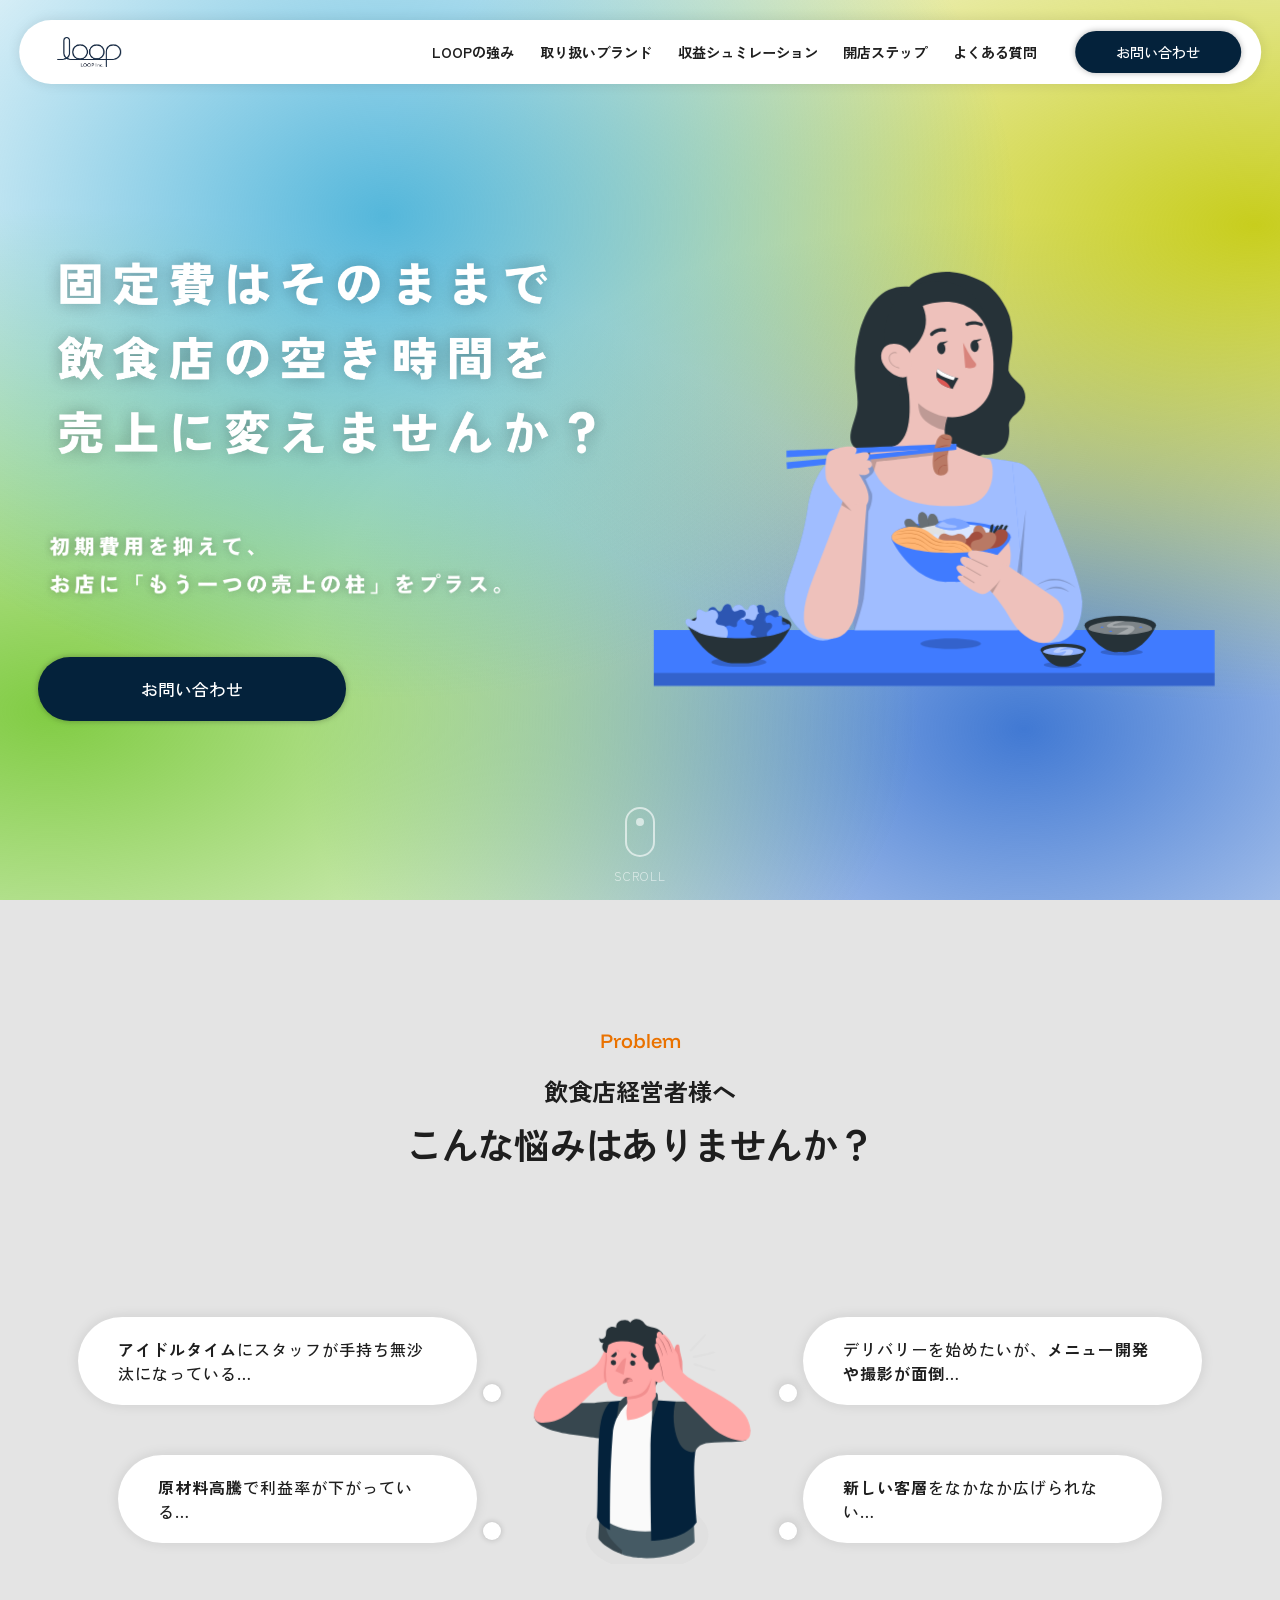
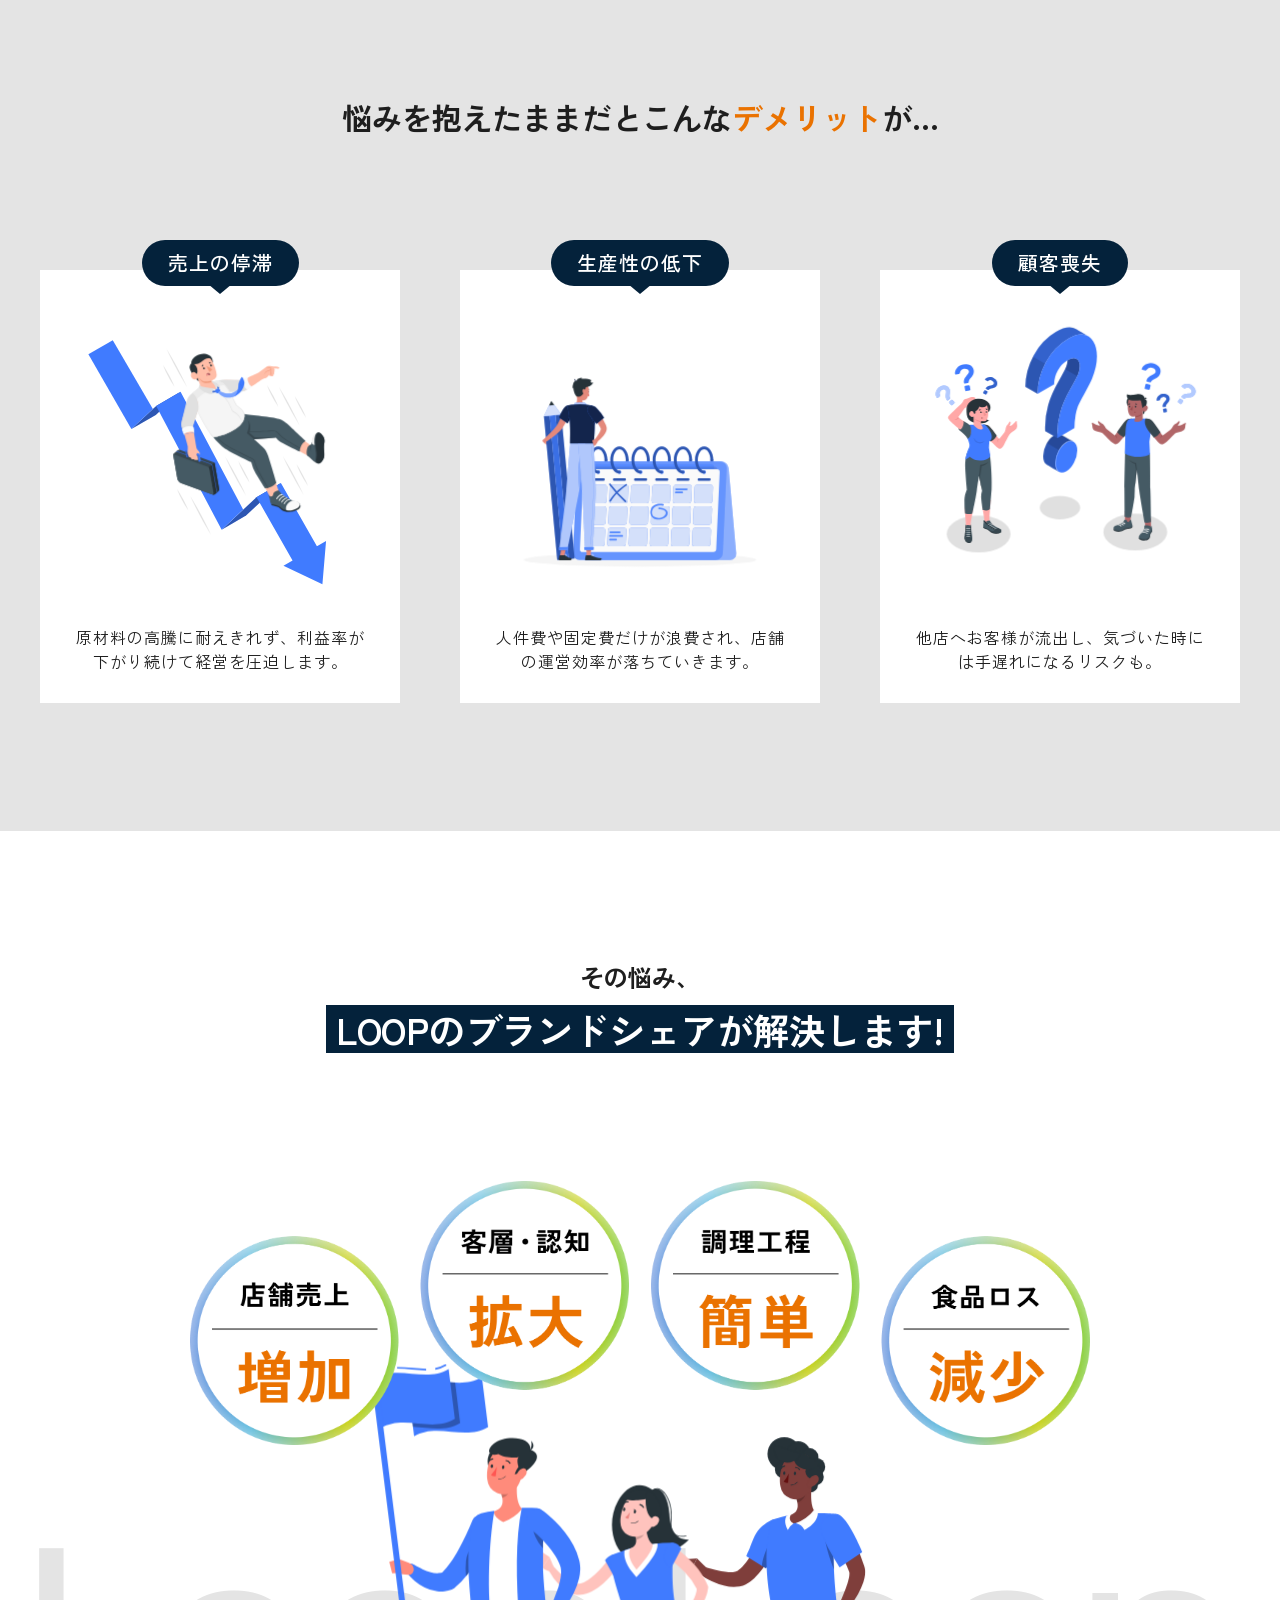
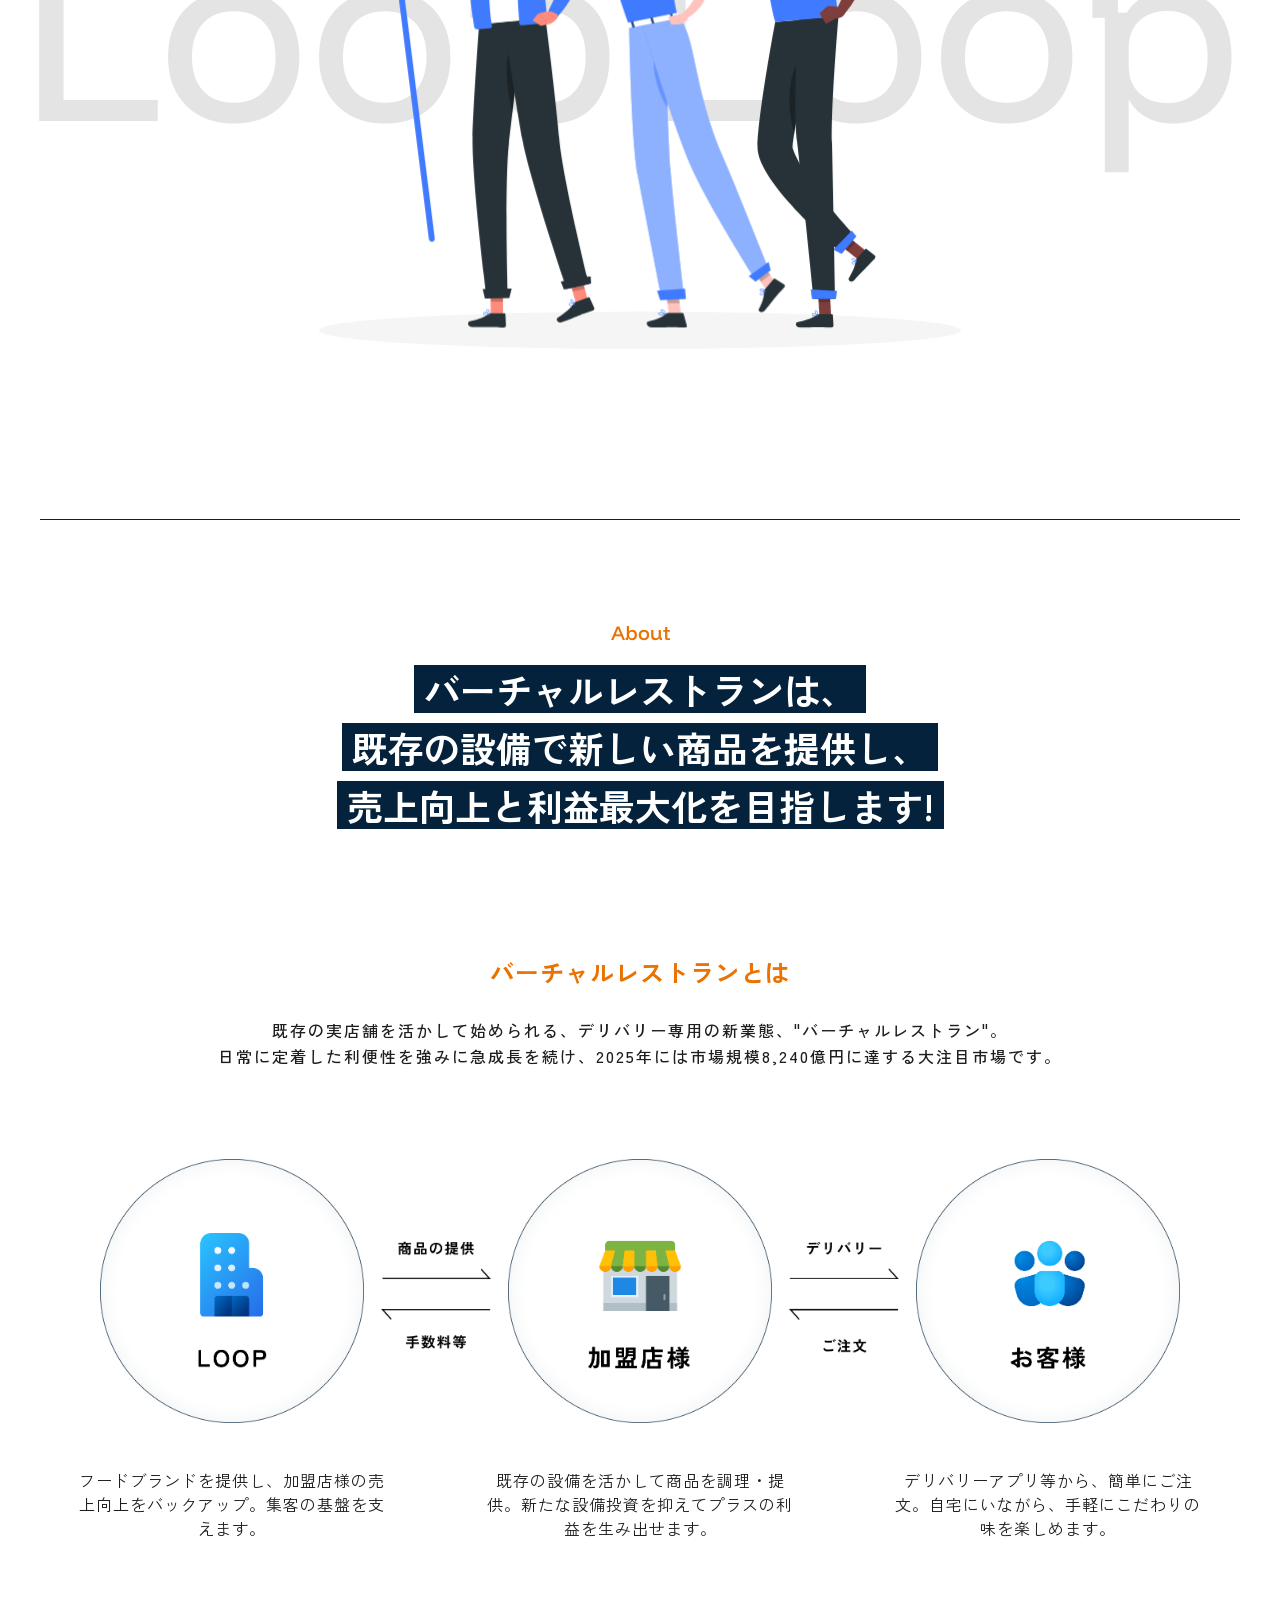
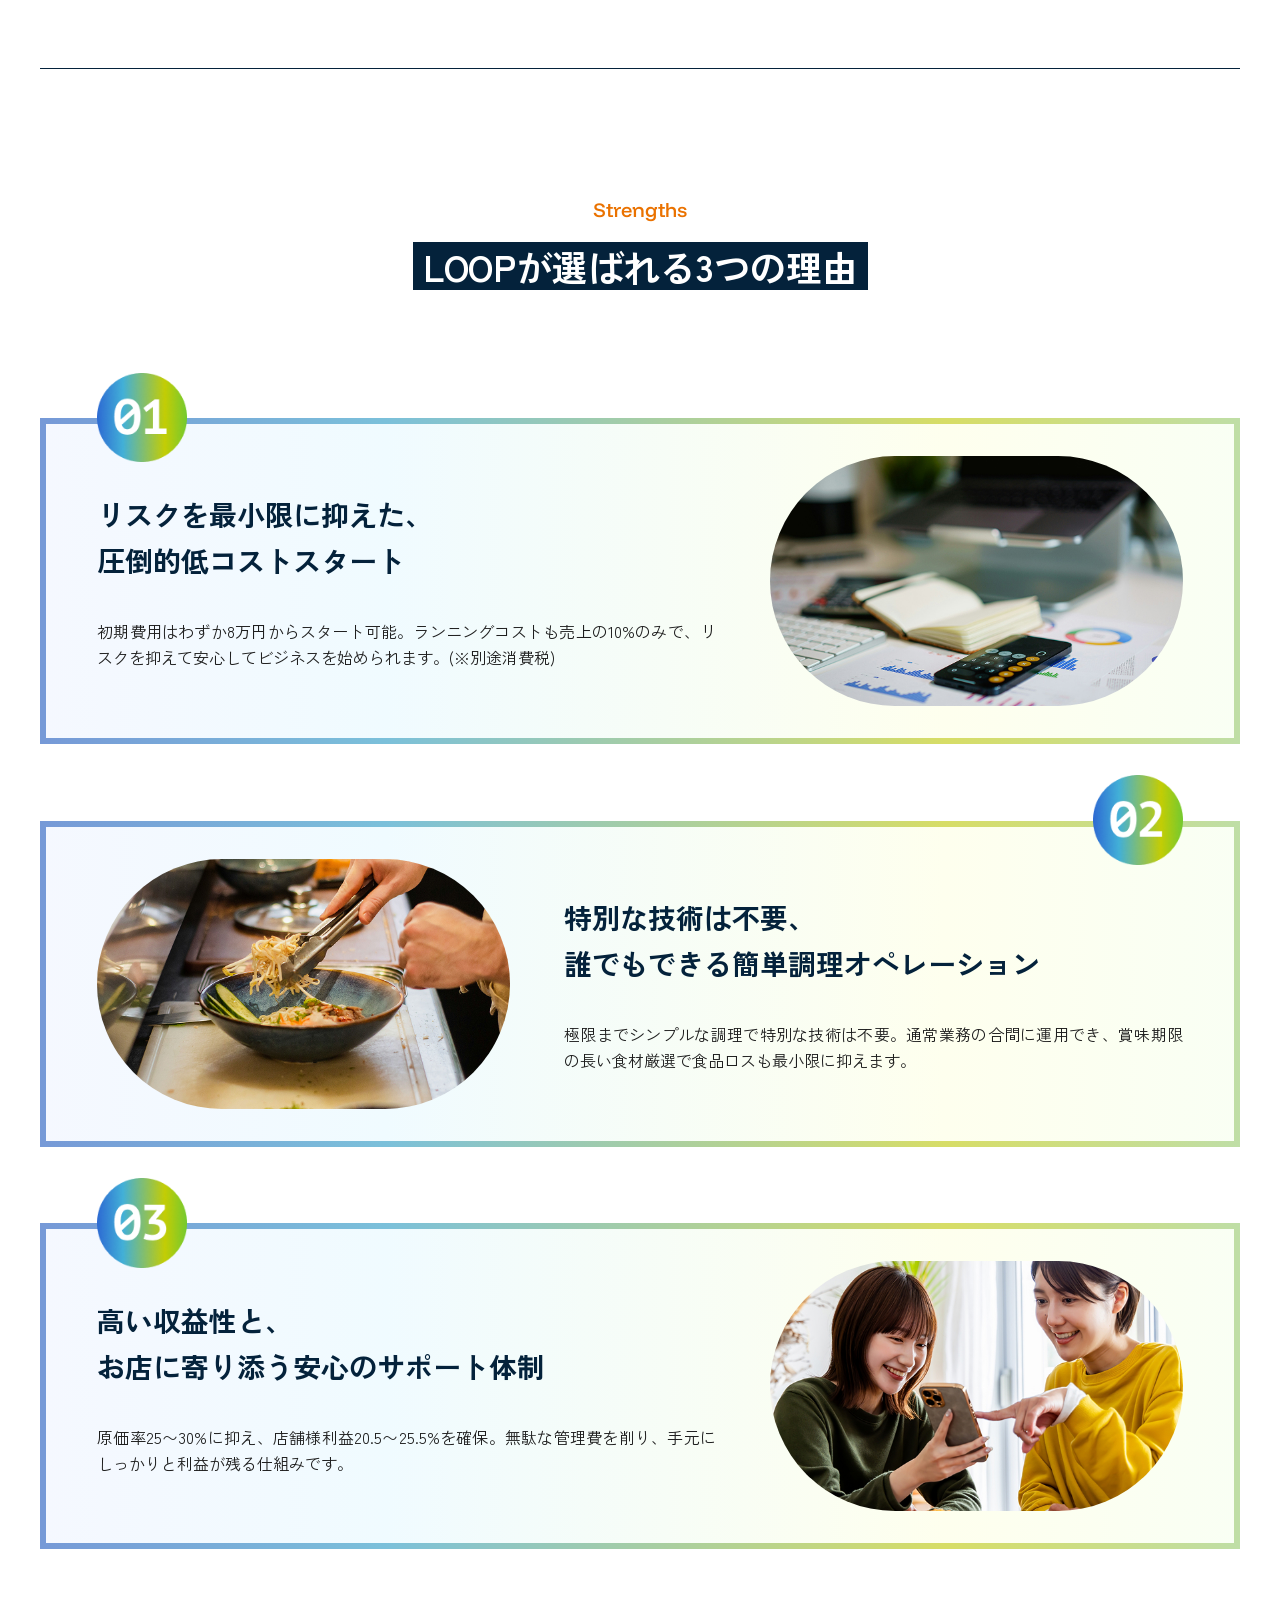
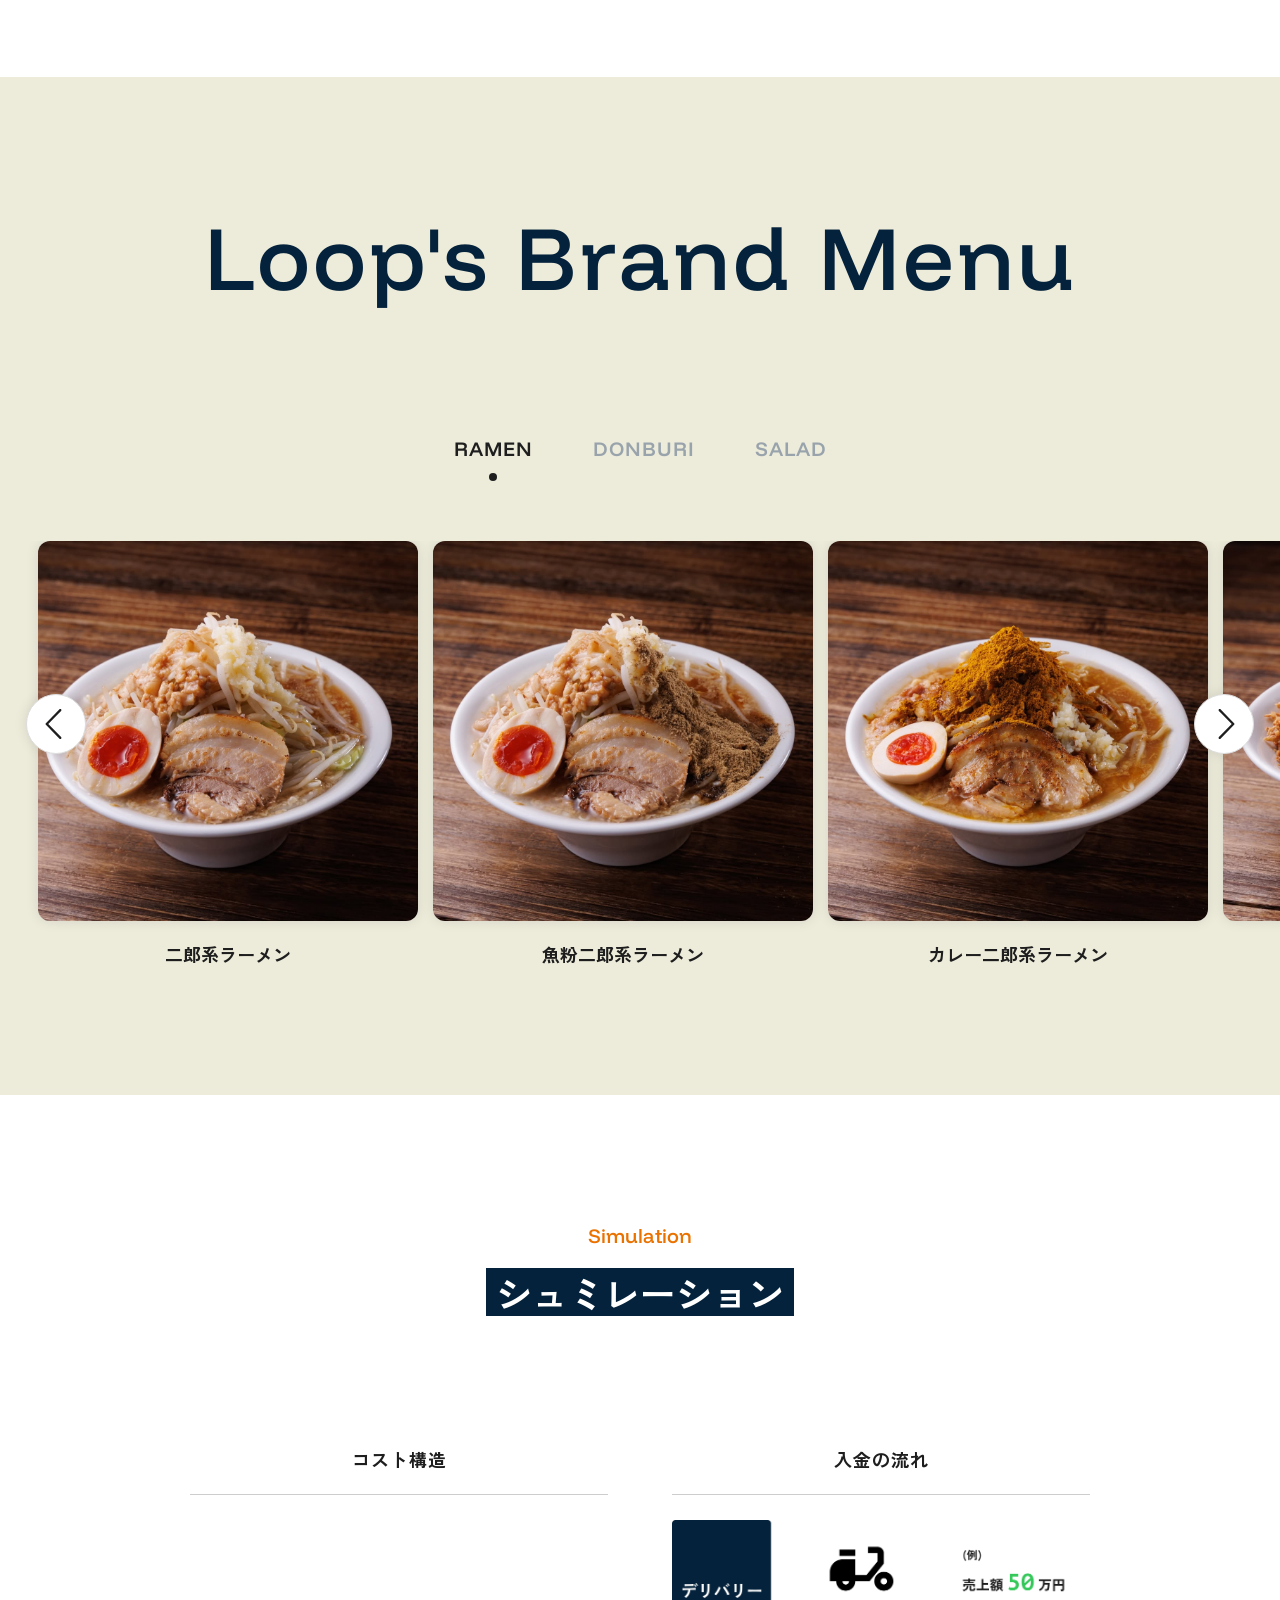
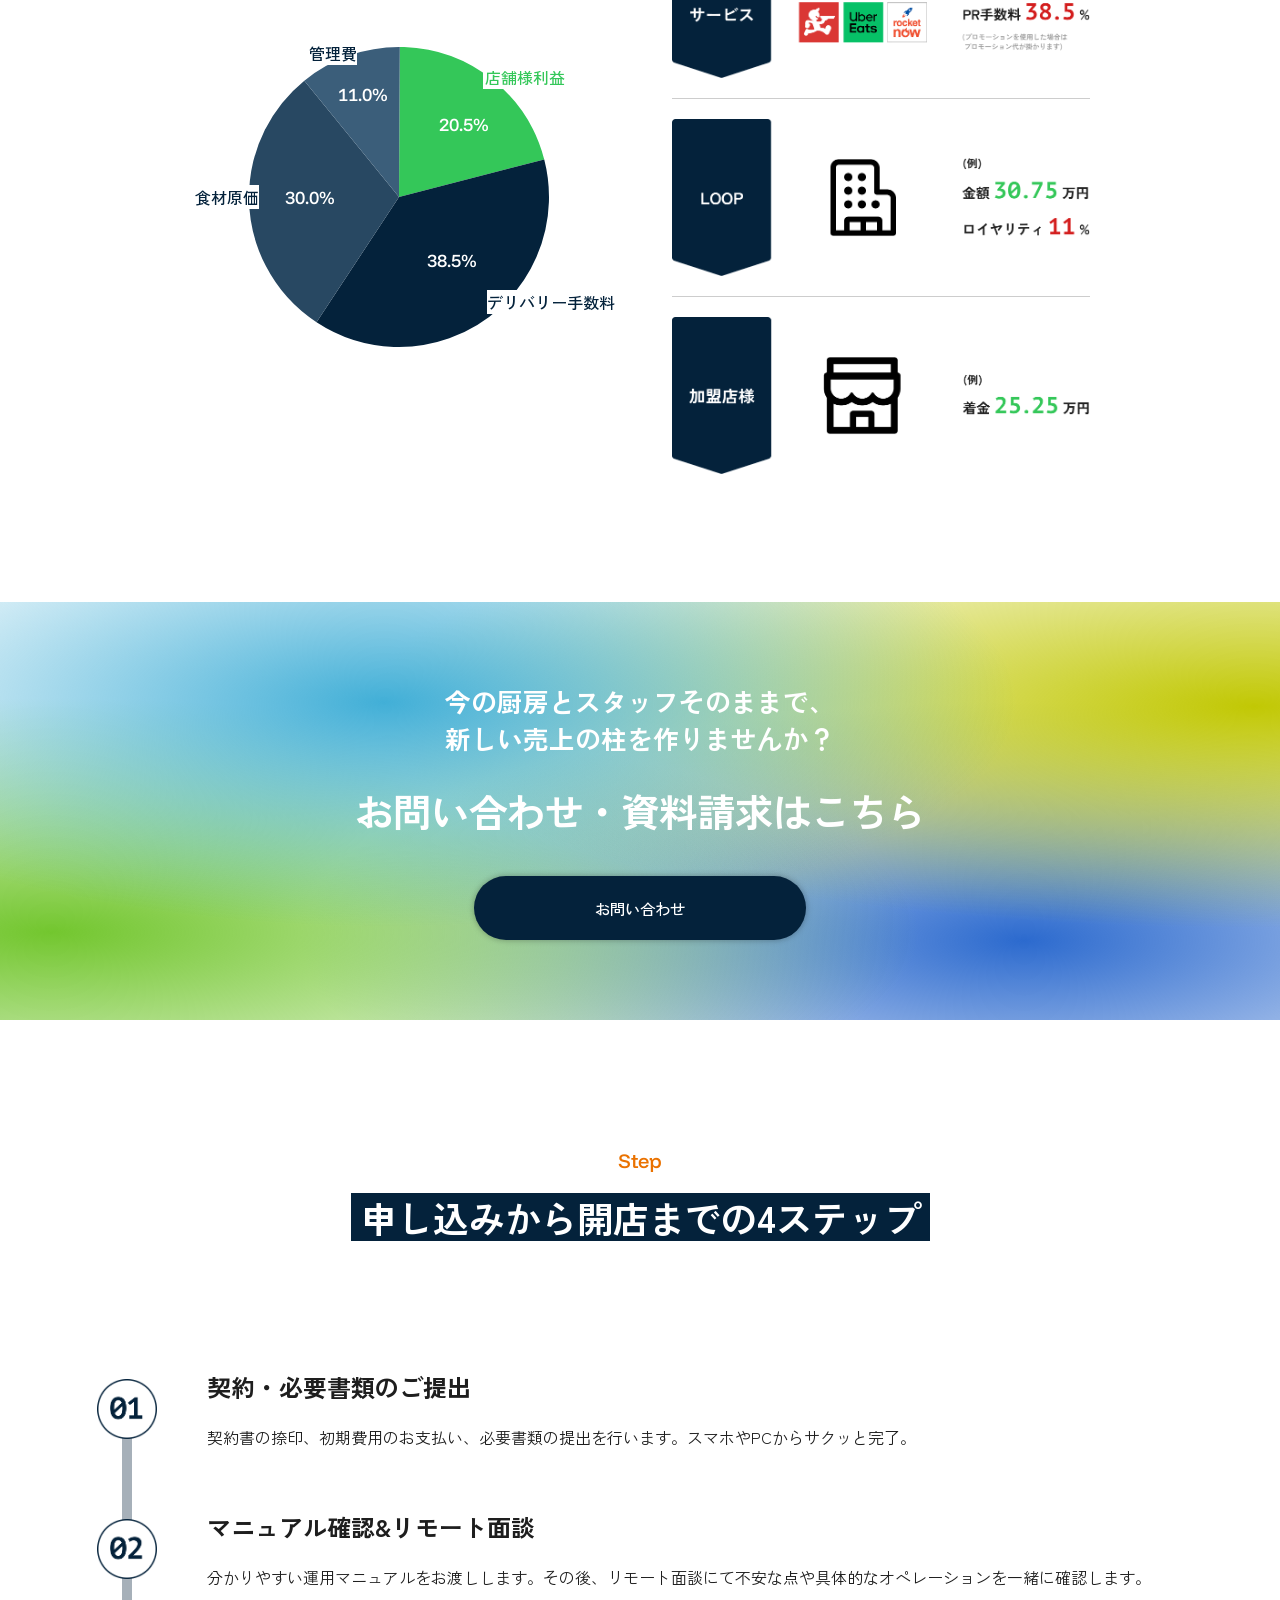
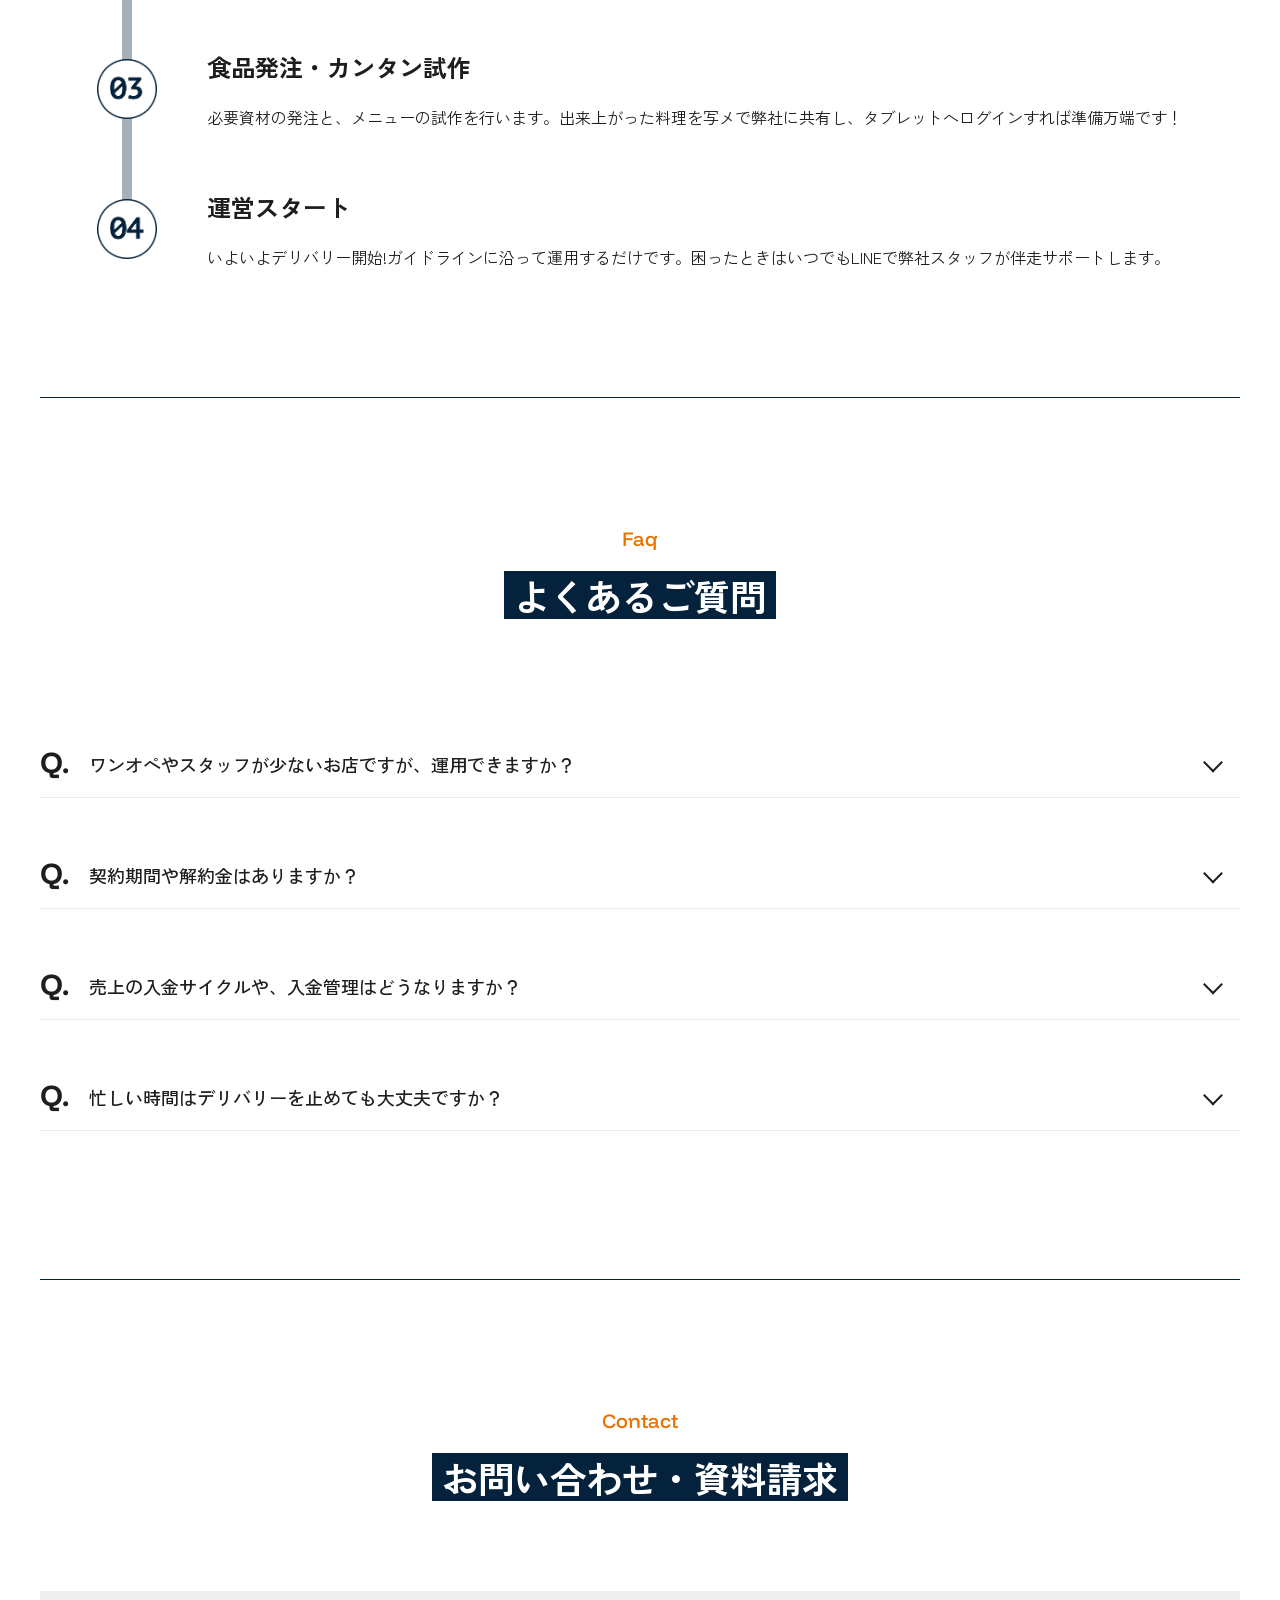
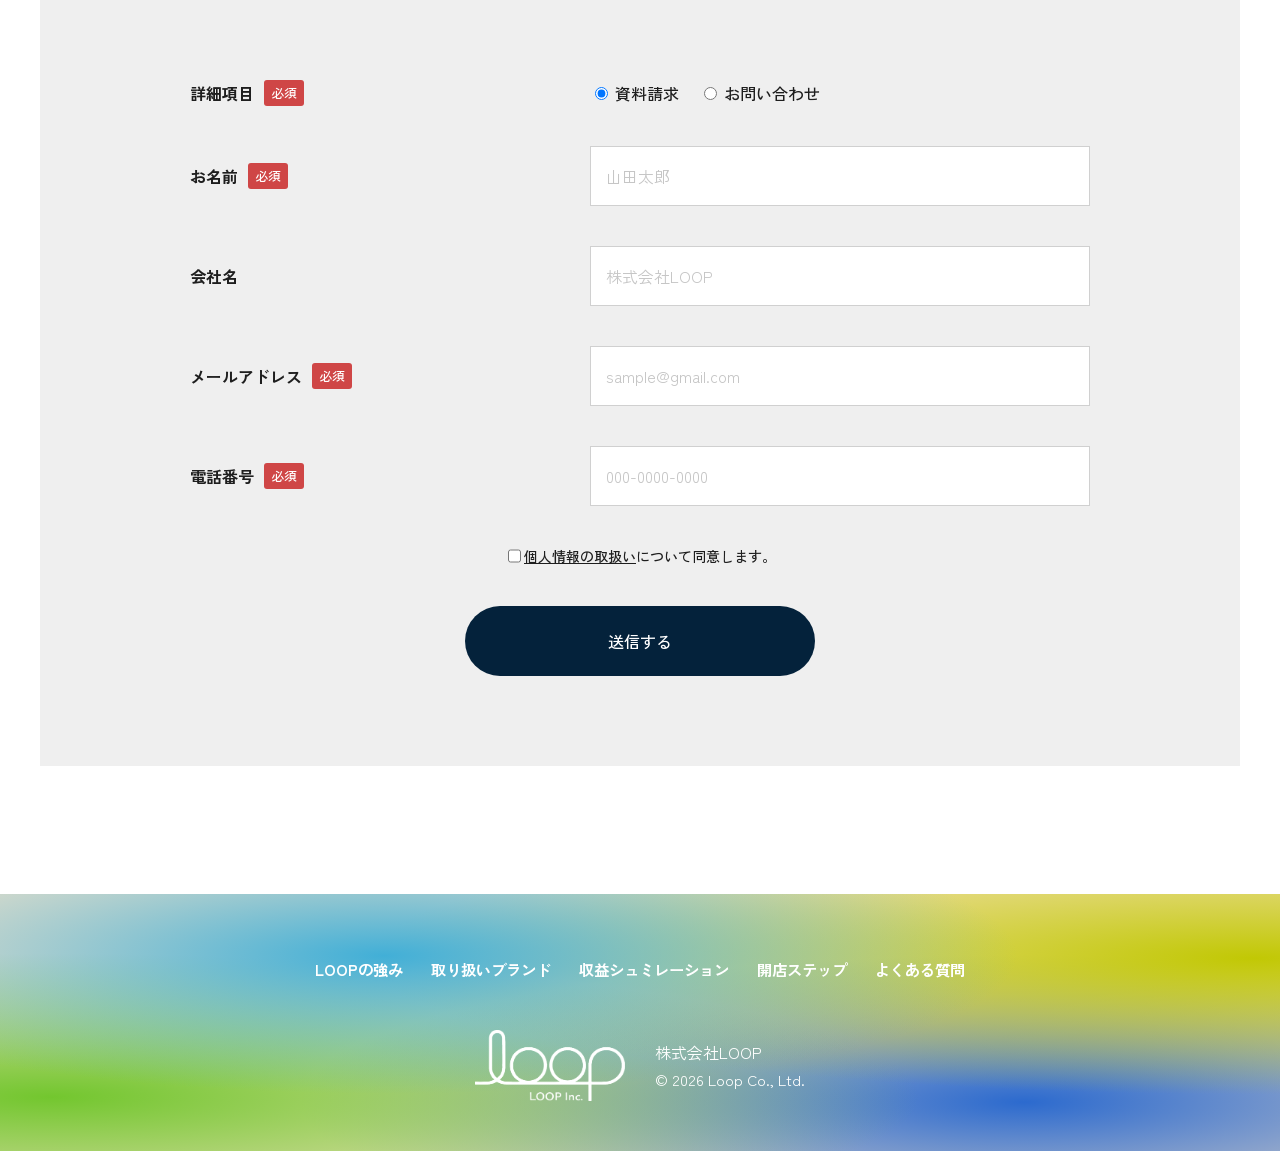
==== index.html @ 238b8e74 "Update index.html" ====
<!DOCTYPE html>
<html lang="ja">

<head>
    <meta charset="UTF-8">
    <meta name="viewport" content="width=device-width, initial-scale=1.0">
    <title>ブランドシェアで店舗の売り上げUP! | LOOP株式会社</title>
    <meta name="description" content="飲食店の空き時間を売上に。初期費用を抑えて、お店に「もう一つの売上の柱」をプラスするバーチャルレストランサービス「LOOP」の公式サイトです。">
    <meta name="robots" content="index, follow">

    <meta property="og:site_name" content="LOOP株式会社">
    <meta property="og:title" content="ブランドシェアで店舗の売り上げUP! | LOOP株式会社">
    <meta property="og:description" content="飲食店の空き時間を売上に。初期費用を抑えて、お店に「もう一つの売上の柱」をプラス。">
    <meta property="og:type" content="website">
    <meta property="og:url" content="https://yodakawa.github.io/loop/">
    <meta property="og:image" content="https://yodakawa.github.io/loop/assets/img/ogp.jpg">

    <meta name="twitter:card" content="summary_large_image">
    <meta name="twitter:title" content="ブランドシェアで店舗の売り上げUP! | LOOP株式会社">
    <meta name="twitter:description" content="飲食店の空き時間を売上に。初期費用を抑えて、お店に「もう一つの売上の柱」をプラス。">
    <meta name="twitter:image" content="https://yodakawa.github.io/loop/assets/img/ogp.jpg">

    <link rel="canonical" href="https://yodakawa.github.io/loop/">

    <link rel="icon" href="assets/img/favicon.png" sizes="any">
    <link rel="apple-touch-icon" href="assets/img/apple-touch-icon.png">
    <link rel="stylesheet" href="assets/css/reset.css">
    <link rel="stylesheet" href="assets/css/common.css">
    
    <link rel="preconnect" href="https://fonts.googleapis.com">
    <link rel="preconnect" href="https://fonts.gstatic.com" crossorigin>
    <link href="https://fonts.googleapis.com/css2?family=Funnel+Display:wght@300..800&family=Zen+Kaku+Gothic+Antique:wght@300;400;500;700;900&display=swap" rel="stylesheet">
</head>

<body>
    <header class="header">
        <div class="header-logo">
            <a href="index.html"><img src="assets/img/loop_logo.png" alt="ブランドシェアで店舗の売り上げUP! | LOOP株式会社"></a>
        </div>
        <input type="checkbox" id="menu-toggle" class="menu-toggle-input">
        <label for="menu-toggle" class="menu-btn-label">
            <span></span>
            <span></span>
            <span></span>
        </label>
        <nav class="header-nav">
            <ul>
                <li><a href="#solution" onclick="document.getElementById('menu-toggle').checked = false;">LOOPの強み</a>
                </li>
                <li><a href="#brand" onclick="document.getElementById('menu-toggle').checked = false;">取り扱いブランド</a></li>
                <li><a href="#simulation"
                        onclick="document.getElementById('menu-toggle').checked = false;">収益シュミレーション</a></li>
                <li><a href="#step" onclick="document.getElementById('menu-toggle').checked = false;">開店ステップ</a></li>
                <li><a href="#faq" onclick="document.getElementById('menu-toggle').checked = false;">よくある質問</a></li>
            </ul>
            <a class="header-cv_button" href="#contact"
                onclick="document.getElementById('menu-toggle').checked = false;">お問い合わせ</a>
        </nav>
    </header>
    <div class="background-image">
        <div class="background-area">
            <ul class="background-circles">
                <li></li>
                <li></li>
                <li></li>
                <li></li>
                <li></li>
                <li></li>
                <li></li>
                <li></li>
                <li></li>
                <li></li>
            </ul>
        </div>
    </div>
    <main class="main">
        <section class="fv">
            <div class="fv-inner">
                <h1 class="js-fade"><img src="assets/img/fv-h1.png" alt="固定費はそのままで、飲食店の空き時間を、売上に変えませんか？"></h1>
                <h2 class="js-fade"><img src="assets/img/fv-h2.png" alt="初期費用を抑えて、お店に「もう一つの売上の柱」をプラス。"></h2>
                <div class="fv-svg">
                    <svg class="animated" id="freepik_stories-eating-korean-food" xmlns="http://www.w3.org/2000/svg"
                        viewBox="0 0 500 500" version="1.1" xmlns:xlink="http://www.w3.org/1999/xlink"
                        xmlns:svgjs="http://svgjs.com/svgjs">
                        <style>
                            svg#freepik_stories-eating-korean-food:not(.animated) .animable {
                                opacity: 0;
                            }

                            svg#freepik_stories-eating-korean-food.animated #freepik--Table--inject-46 {
                                animation: 1s 1 forwards cubic-bezier(.36, -0.01, .5, 1.38) slideUp;
                                animation-delay: 0s;
                            }

                            svg#freepik_stories-eating-korean-food.animated #freepik--Shadow--inject-46 {
                                animation: 1s 1 forwards cubic-bezier(.36, -0.01, .5, 1.38) slideRight;
                                animation-delay: 0s;
                            }

                            svg#freepik_stories-eating-korean-food.animated #freepik--Sauces--inject-46 {
                                animation: 1s 1 forwards cubic-bezier(.36, -0.01, .5, 1.38) slideRight;
                                animation-delay: 0s;
                            }

                            svg#freepik_stories-eating-korean-food.animated #freepik--Food--inject-46 {
                                animation: 1s 1 forwards cubic-bezier(.36, -0.01, .5, 1.38) lightSpeedRight;
                                animation-delay: 0s;
                            }

                            svg#freepik_stories-eating-korean-food.animated #freepik--Character--inject-46 {
                                animation: 1s 1 forwards cubic-bezier(.36, -0.01, .5, 1.38) lightSpeedLeft, 1.5s Infinite linear wind;
                                animation-delay: 0s, 1s;
                            }

                            @keyframes slideUp {
                                0% {
                                    opacity: 0;
                                    transform: translateY(30px);
                                }

                                100% {
                                    opacity: 1;
                                    transform: inherit;
                                }
                            }

                            @keyframes slideRight {
                                0% {
                                    opacity: 0;
                                    transform: translateX(30px);
                                }

                                100% {
                                    opacity: 1;
                                    transform: translateX(0);
                                }
                            }

                            @keyframes lightSpeedRight {
                                from {
                                    transform: translate3d(50%, 0, 0) skewX(-20deg);
                                    opacity: 0;
                                }

                                60% {
                                    transform: skewX(10deg);
                                    opacity: 1;
                                }

                                80% {
                                    transform: skewX(-2deg);
                                }

                                to {
                                    opacity: 1;
                                    transform: translate3d(0, 0, 0);
                                }
                            }

                            @keyframes lightSpeedLeft {
                                from {
                                    transform: translate3d(-50%, 0, 0) skewX(20deg);
                                    opacity: 0;
                                }

                                60% {
                                    transform: skewX(-10deg);
                                    opacity: 1;
                                }

                                80% {
                                    transform: skewX(2deg);
                                }

                                to {
                                    opacity: 1;
                                    transform: translate3d(0, 0, 0);
                                }
                            }

                            @keyframes wind {
                                0% {
                                    transform: rotate(0deg);
                                }

                                25% {
                                    transform: rotate(1deg);
                                }

                                75% {
                                    transform: rotate(-1deg);
                                }
                            }
                        </style>
                        <g id="freepik--Table--inject-46" class="animable" style="transform-origin: 250px 418.9px;">
                            <g id="elsicajk37oc" class="animable" style="transform-origin: 250px 418.9px;">
                                <rect x="21.7956" y="396.0543" width="456.40879" height="45.6914"
                                    style="fill: rgb(64, 123, 255); transform-origin: 250px 418.9px;" id="eljbizgcgyjnk"
                                    class="animable"></rect>
                                <g id="elpw8jhvvi4q">
                                    <rect x="21.7956" y="431.2596" width="456.40879" height="10.4861"
                                        style="opacity: 0.2; transform-origin: 250px 436.503px;" class="animable">
                                    </rect>
                                </g>
                            </g>
                        </g>
                        <g id="freepik--Shadow--inject-46" class="animable"
                            style="transform-origin: 263.394px 407.437px;">
                            <g id="el2btbc5sumwt">
                                <path
                                    d="M288.01579,407.4367c0,2.352-11.0237,4.2586-24.6221,4.2586s-24.6221-1.9066-24.6221-4.2586,11.0237-4.2585,24.6221-4.2585,24.6221,1.9066,24.6221,4.2585Z"
                                    style="opacity: 0.2; transform-origin: 263.394px 407.437px;" class="animable">
                                </path>
                            </g>
                        </g>
                        <g id="freepik--Sauces--inject-46" class="animable"
                            style="transform-origin: 383.517px 406.095px;">
                            <g id="el7ccfyd2naoc">
                                <path
                                    d="M369.93679,424.7739c0,1.4706-6.8931,2.6628-15.3962,2.6628s-15.3961-1.1922-15.3961-2.6628c0-1.4707,6.8931-2.6629,15.3961-2.6629s15.3962,1.1922,15.3962,2.6629Z"
                                    style="opacity: 0.2; transform-origin: 354.541px 424.774px;" class="animable">
                                </path>
                            </g>
                            <g id="el4evvtqzrq2y">
                                <path
                                    d="M419.70219,414.2694c0,1.4707-7.6824,2.6629-17.1591,2.6629s-17.15909-1.1922-17.15909-2.6629c0-1.4706,7.68239-2.6628,17.15909-2.6628s17.1591,1.1922,17.1591,2.6628Z"
                                    style="opacity: 0.2; transform-origin: 402.543px 414.269px;" class="animable">
                                </path>
                            </g>
                            <g id="ele36y9twn8q" class="animable" style="transform-origin: 355.016px 416.826px;">
                                <ellipse cx="355.01569" cy="412.3954" rx="18.539" ry="4.9587"
                                    style="fill: rgb(38, 50, 56); transform-origin: 355.016px 412.395px;"
                                    id="elct6ryy9psa6" class="animable"></ellipse>
                                <path
                                    d="M371.53649,414.2694c0,2.2443-7.3966,4.0636-16.5208,4.0636s-16.5209-1.8193-16.5209-4.0636,7.3967-4.0635,16.5209-4.0635,16.5208,1.8193,16.5208,4.0635Z"
                                    style="fill: rgb(64, 123, 255); transform-origin: 355.016px 414.269px;"
                                    id="elsm7ohd1ogzj" class="animable"></path>
                                <g id="eljtsx7mrqx5">
                                    <ellipse cx="355.01567" cy="414.2732" rx="16.52087" ry="4.0635"
                                        style="fill: rgb(255, 255, 255); opacity: 0.4; transform-origin: 355.016px 414.273px;"
                                        class="animable"></ellipse>
                                </g>
                                <g id="el53jfglogd52">
                                    <path
                                        d="M362.49439,412.7553c-2.2819-1.637-9.42539,.4961-10.1695,.0496-.7441-.4464,6.2489-2.5001,6.2489-2.5001-1.651-.1252-3.7559-.1265-6.0813-.0676-.1992,.0491-8.3032,3.7584-4.285,4.5024,4.0182,.7442,10.5664-2.9172,8.8798-.4664-1.6868,2.4507-4.3655,3.046-4.3655,3.046,0,0,5.0599,1.9179,4.8615,1.9263s7.1931-4.8531,4.9111-6.4902Z"
                                        style="fill: rgb(255, 255, 255); opacity: 0.4; transform-origin: 355.012px 414.723px;"
                                        class="animable"></path>
                                </g>
                                <path
                                    d="M355.11249,417.2319c-9.3281,0-17.0442-1.843-18.34349-4.2417h-.19551c3.7766,7.4758,10.88451,13.8432,17.8341,13.1775h1.4097c6.94971,.6657,13.8639-5.7017,17.6405-13.1775h-.00179c-1.29931,2.3987-9.01541,4.2417-18.34351,4.2417Z"
                                    style="fill: rgb(38, 50, 56); transform-origin: 355.016px 419.603px;"
                                    id="elsgbznvixtec" class="animable"></path>
                            </g>
                            <g id="elyipsjv8uee" class="animable" style="transform-origin: 401.416px 399.513px;">
                                <g id="elpw95t7k16k" class="animable" style="transform-origin: 401.416px 393.318px;">
                                    <ellipse cx="401.41571" cy="392.54848" rx="29.14252" ry="7.79483"
                                        style="fill: rgb(38, 50, 56); transform-origin: 401.416px 392.548px;"
                                        id="eltltff7ztvjt" class="animable"></ellipse>
                                    <ellipse cx="401.41571" cy="395.4943" rx="25.97002" ry="6.3877"
                                        style="fill: rgb(38, 50, 56); transform-origin: 401.416px 395.494px;"
                                        id="el50892u38bli" class="animable"></ellipse>
                                    <g id="elxbn7iyhl08">
                                        <ellipse cx="401.41571" cy="395.4943" rx="25.97002" ry="6.3877"
                                            style="fill: rgb(255, 255, 255); opacity: 0.4; transform-origin: 401.416px 395.494px;"
                                            class="animable"></ellipse>
                                    </g>
                                    <g id="eldew4xr6wo89">
                                        <path
                                            d="M398.25809,389.1536c-.2025,.0062-10.1787,3.002-7.241,4.6228s19.39891-.2533,16.6638,1.4182c-2.7351,1.6714-9.6235,5.0143-9.6235,5.0143l6.8884,1.2156s9.978-4.5585,7.7494-7.3949c-2.2285-2.8364-17.93-.2272-17.5248-1.4811,.4052-1.254,10.6879-3.4288,10.5352-3.3949-.1528,.0339-7.4475,0-7.4475,0Z"
                                            style="fill: rgb(255, 255, 255); opacity: 0.3; transform-origin: 401.748px 395.289px;"
                                            class="animable"></path>
                                    </g>
                                </g>
                                <path
                                    d="M401.568,400.1512c-14.66351,0-26.79281-2.8971-28.83531-6.6677h-.3073c5.93661,11.7516,17.11,21.7608,28.0345,20.7144h2.216c10.9246,1.0464,21.7935-8.9628,27.7302-20.7144h-.0029c-2.0425,3.7706-14.1718,6.6677-28.83519,6.6677Z"
                                    style="fill: rgb(38, 50, 56); transform-origin: 401.416px 403.878px;"
                                    id="elaoo2yl5aqh6" class="animable"></path>
                                <path
                                    d="M419.369,393.9397c0,.2519-.54991,.4561-1.22821,.4561-.6782,0-1.2281-.2042-1.2281-.4561,0-.252,.5499-.4562,1.2281-.4562,.6783,0,1.22821,.2042,1.22821,.4562Z"
                                    style="fill: rgb(64, 123, 255); transform-origin: 418.141px 393.94px;"
                                    id="elvh1dsa4jy7i" class="animable"></path>
                                <ellipse cx="393.65639" cy="397.2775" rx="1.2281" ry=".4562"
                                    style="fill: rgb(64, 123, 255); transform-origin: 393.656px 397.277px;"
                                    id="elyjkrn7u3sw" class="animable"></ellipse>
                                <path
                                    d="M387.84019,393.9397c0,.2519-.5498,.4561-1.2281,.4561s-1.22809-.2042-1.22809-.4561c0-.252,.54979-.4562,1.22809-.4562s1.2281,.2042,1.2281,.4562Z"
                                    style="fill: rgb(64, 123, 255); transform-origin: 386.612px 393.94px;"
                                    id="eldgmlr2pvptr" class="animable"></path>
                            </g>
                        </g>
                        <g id="freepik--Food--inject-46" class="animable"
                            style="transform-origin: 90.6689px 400.751px;">
                            <g id="elz7eqy2hzb98">
                                <ellipse cx="91.0297" cy="422.4108" rx="22.4791" ry="3.8879"
                                    style="opacity: 0.2; transform-origin: 91.0297px 422.411px;" class="animable">
                                </ellipse>
                            </g>
                            <g id="elpa4fy2d7mx" class="animable" style="transform-origin: 90.6689px 399.342px;">
                                <ellipse cx="91.60267" cy="392.1" rx="42.09587" ry="11.2595"
                                    style="fill: rgb(38, 50, 56); transform-origin: 91.6027px 392.1px;"
                                    id="elmwk5xeia2qb" class="animable"></ellipse>
                                <g id="el5p82mymq3dv" class="animable" style="transform-origin: 113.949px 389.621px;">
                                    <path
                                        d="M125.8328,396.1789c.9014,.1159,1.8134,.3884,2.7028,.2014,1.5365-.3231,2.5216-2.0774,2.2305-3.6202-.2913-1.5428-1.6437-2.7547-3.1642-3.1463-1.5761-.4059-3.5704-.1933-4.4819-1.5415-1.1538-1.7065,.6853-4.0582,.0844-6.0285-.365-1.1971-1.621-1.9772-2.8706-2.0469-1.2495-.0698-2.4683,.4611-3.4815,1.1958-1.0401,.7542-2.2346,1.7942-3.4282,1.319-.8476-.3375-1.2378-1.3211-1.36-2.2251-.1223-.904-.0774-1.8547-.454-2.6855-.841-1.8555-3.5222-2.2317-5.2856-1.2116-1.7635,1.02-8.5457,12.8775-9.2427,14.7918l6.6911,7.8794c.661,2.4252,3.5326,3.989,5.9284,3.2283,1.6668-.5292,3.0597-1.9884,4.8084-1.9632,1.1072,.016,2.1069,.6397,2.9977,1.2975,.8907,.6578,1.7731,1.3886,2.8416,1.6793,1.0684,.2907,2.3976-.0101,2.9029-.9954,.8531-1.6638-1.0854-3.9611,.0723-5.4294,.5627-.7137,1.6071-.8147,2.5086-.6989Z"
                                        style="fill: rgb(64, 123, 255); transform-origin: 113.949px 389.621px;"
                                        id="elnnig3qav4vb" class="animable"></path>
                                    <g id="el1df7y3uku97">
                                        <g style="opacity: 0.3; transform-origin: 113.949px 389.621px;"
                                            class="animable">
                                            <path
                                                d="M125.8328,396.1789c.9014,.1159,1.8134,.3884,2.7028,.2014,1.5365-.3231,2.5216-2.0774,2.2305-3.6202-.2913-1.5428-1.6437-2.7547-3.1642-3.1463-1.5761-.4059-3.5704-.1933-4.4819-1.5415-1.1538-1.7065,.6853-4.0582,.0844-6.0285-.365-1.1971-1.621-1.9772-2.8706-2.0469-1.2495-.0698-2.4683,.4611-3.4815,1.1958-1.0401,.7542-2.2346,1.7942-3.4282,1.319-.8476-.3375-1.2378-1.3211-1.36-2.2251-.1223-.904-.0774-1.8547-.454-2.6855-.841-1.8555-3.5222-2.2317-5.2856-1.2116-1.7635,1.02-8.5457,12.8775-9.2427,14.7918l6.6911,7.8794c.661,2.4252,3.5326,3.989,5.9284,3.2283,1.6668-.5292,3.0597-1.9884,4.8084-1.9632,1.1072,.016,2.1069,.6397,2.9977,1.2975,.8907,.6578,1.7731,1.3886,2.8416,1.6793,1.0684,.2907,2.3976-.0101,2.9029-.9954,.8531-1.6638-1.0854-3.9611,.0723-5.4294,.5627-.7137,1.6071-.8147,2.5086-.6989Z"
                                                id="el375skv4hhw2" class="animable"
                                                style="transform-origin: 113.949px 389.621px;"></path>
                                        </g>
                                    </g>
                                </g>
                                <path
                                    d="M108.8951,394.2842c-.3838-1.5419-2.8705-1.7459-3.2675-3.2845-.3428-1.3288,1.1222-2.3647,2.3696-2.9365,1.2475-.5718,2.7359-1.5342,2.4789-2.8823-.3057-1.6034-2.6852-1.7492-3.6204-3.087-.6894-.9864-.4108-2.3337-.6968-3.5026-.3534-1.4444-1.6808-2.5955-3.1606-2.7409-1.4797-.1455-3.0058,.7252-3.6337,2.073-.2346,.5035-.3648,1.0788-.758,1.4711-.7851,.7831-2.1684,.4004-2.9915-.3425-.8232-.7429-1.3679-1.769-2.2503-2.4406-1.9163-1.4583-4.84-.704-6.534,1.0075s-2.4611,4.1074-3.1725,6.4081l20.684,12.3493c.9843,.2217,2.0205,.4424,2.988,.1562,.9675-.286,1.8085-1.2692,1.5648-2.2483Z"
                                    style="fill: rgb(64, 123, 255); transform-origin: 97.0818px 386.252px;"
                                    id="els81nfgztqif" class="animable"></path>
                                <g id="elg09kakh6h8m">
                                    <g style="opacity: 0.5; transform-origin: 97.0818px 386.252px;" class="animable">
                                        <path
                                            d="M108.8951,394.2842c-.3838-1.5419-2.8705-1.7459-3.2675-3.2845-.3428-1.3288,1.1222-2.3647,2.3696-2.9365,1.2475-.5718,2.7359-1.5342,2.4789-2.8823-.3057-1.6034-2.6852-1.7492-3.6204-3.087-.6894-.9864-.4108-2.3337-.6968-3.5026-.3534-1.4444-1.6808-2.5955-3.1606-2.7409-1.4797-.1455-3.0058,.7252-3.6337,2.073-.2346,.5035-.3648,1.0788-.758,1.4711-.7851,.7831-2.1684,.4004-2.9915-.3425-.8232-.7429-1.3679-1.769-2.2503-2.4406-1.9163-1.4583-4.84-.704-6.534,1.0075s-2.4611,4.1074-3.1725,6.4081l20.684,12.3493c.9843,.2217,2.0205,.4424,2.988,.1562,.9675-.286,1.8085-1.2692,1.5648-2.2483Z"
                                            style="fill: rgb(255, 255, 255); transform-origin: 97.0818px 386.252px;"
                                            id="elc61wchx75dd" class="animable"></path>
                                    </g>
                                </g>
                                <path
                                    d="M131.6816,391.5406c-1.4671-.6103-3.1123,1.2654-4.5846,.6677-1.2715-.5163-1.2307-2.3101-.9468-3.6526,.2838-1.3426,.3976-3.1114-.8382-3.7081-1.47-.7097-3.0046,1.1146-4.6363,1.0687-1.203-.0339-2.1191-1.0603-3.2283-1.527-1.3706-.5766-3.086-.1962-4.0844,.9056-.9983,1.1019-1.2082,2.8463-.4997,4.1536,.2647,.4883,.6492,.9356,.73,1.4852,.1613,1.0971-.9702,1.9801-2.0573,2.1986-1.0871,.2186-2.2357,.0448-3.3008,.3535-2.3129,.6703-3.4488,3.4679-3.0834,5.8481,.3655,2.3801,1.8328,4.4237,3.2568,6.3657l22.2411-9.256c.7644-.6585,1.559-1.3592,1.9055-2.3067,.3466-.9476,.058-2.2087-.8736-2.5963Z"
                                    style="fill: rgb(64, 123, 255); transform-origin: 118.891px 394.911px;"
                                    id="el35uijp5apuc" class="animable"></path>
                                <g id="elnw478er75af" class="animable" style="transform-origin: 81.2274px 388.458px;">
                                    <path
                                        d="M93.3903,386.5737c.8301-.3699,1.7508-.6117,2.413-1.2342,1.1441-1.0752,1.0728-3.0859,.0215-4.252-1.0514-1.1661-2.8368-1.4975-4.3391-1.0409-1.5572,.4733-3.1497,1.6924-4.6296,1.0152-1.8731-.8571-1.5259-3.8223-3.0642-5.1924-.9345-.8324-2.413-.8453-3.5164-.2547-1.1034,.5905-1.8681,1.6779-2.3512,2.8325-.4959,1.1852-.975,2.6948-2.2416,2.9099-.8993,.1527-1.7443-.4843-2.319-1.1927-.5748-.7084-1.031-1.5437-1.7848-2.0573-1.6836-1.1471-4.1691-.0735-5.1444,1.715-.9754,1.7885-.5988,15.4435-.1981,17.4409l9.8135,3.2482c1.8262,1.7274,5.0921,1.5689,6.7425-.3271,1.1482-1.3191,1.5786-3.29,3.0851-4.1781,.9539-.5624,2.1322-.5498,3.2351-.4515,1.1029,.0984,2.2367,.2634,3.3004-.0442,1.0637-.3075,2.0424-1.2558,1.9613-2.3602-.137-1.8648-2.9877-2.8182-2.7629-4.6745,.1094-.9022,.9488-1.5319,1.7789-1.9019Z"
                                        style="fill: rgb(64, 123, 255); transform-origin: 81.2274px 388.458px;"
                                        id="elpzp9d9muav" class="animable"></path>
                                    <g id="el4henxz859sv">
                                        <g style="opacity: 0.3; transform-origin: 81.2274px 388.458px;"
                                            class="animable">
                                            <path
                                                d="M93.3903,386.5737c.8301-.3699,1.7508-.6117,2.413-1.2342,1.1441-1.0752,1.0728-3.0859,.0215-4.252-1.0514-1.1661-2.8368-1.4975-4.3391-1.0409-1.5572,.4733-3.1497,1.6924-4.6296,1.0152-1.8731-.8571-1.5259-3.8223-3.0642-5.1924-.9345-.8324-2.413-.8453-3.5164-.2547-1.1034,.5905-1.8681,1.6779-2.3512,2.8325-.4959,1.1852-.975,2.6948-2.2416,2.9099-.8993,.1527-1.7443-.4843-2.319-1.1927-.5748-.7084-1.031-1.5437-1.7848-2.0573-1.6836-1.1471-4.1691-.0735-5.1444,1.715-.9754,1.7885-.5988,15.4435-.1981,17.4409l9.8135,3.2482c1.8262,1.7274,5.0921,1.5689,6.7425-.3271,1.1482-1.3191,1.5786-3.29,3.0851-4.1781,.9539-.5624,2.1322-.5498,3.2351-.4515,1.1029,.0984,2.2367,.2634,3.3004-.0442,1.0637-.3075,2.0424-1.2558,1.9613-2.3602-.137-1.8648-2.9877-2.8182-2.7629-4.6745,.1094-.9022,.9488-1.5319,1.7789-1.9019Z"
                                                id="elpvx6e2nz7u" class="animable"
                                                style="transform-origin: 81.2274px 388.458px;"></path>
                                        </g>
                                    </g>
                                </g>
                                <g id="el11x26i8eov8n" class="animable" style="transform-origin: 103.377px 398.233px;">
                                    <path
                                        d="M111.9009,387.3257c.2831-.8636,.722-1.7082,.7053-2.6169-.0289-1.5698-1.567-2.8668-3.137-2.8706-1.5701-.0036-3.0143,1.0972-3.6844,2.5171-.6947,1.4719-.8603,3.4706-2.3557,4.1128-1.8928,.8128-3.8573-1.4352-5.9055-1.2149-1.2443,.1337-2.2464,1.2209-2.5495,2.4351s-.0106,2.5111,.5209,3.6442c.5455,1.1632,1.3426,2.5318,.6518,3.6149-.4906,.7691-1.53,.9677-2.4409,.918-.9109-.0496-1.8362-.2723-2.723-.0584-1.9804,.4777-2.8533,3.0406-2.1826,4.9642,.6708,1.9236,11.0439,10.8117,12.7932,11.8557l8.9957-5.0926c2.5062-.1938,4.5813-2.7207,4.2841-5.2167-.2068-1.7366-1.3786-3.3787-1.0254-5.0915,.2236-1.0845,1.024-1.9494,1.8373-2.7008,.8133-.7513,1.6968-1.4808,2.1829-2.4757,.4862-.9948,.4404-2.3568-.4325-3.0381-1.474-1.1505-4.0945,.3223-5.3193-1.0906-.5953-.6867-.4985-1.7315-.2154-2.5952Z"
                                        style="fill: rgb(64, 123, 255); transform-origin: 103.377px 398.233px;"
                                        id="elyej4h3kvni" class="animable"></path>
                                    <g id="elqs8bi7nppj">
                                        <g style="opacity: 0.3; transform-origin: 103.377px 398.233px;"
                                            class="animable">
                                            <path
                                                d="M111.9009,387.3257c.2831-.8636,.722-1.7082,.7053-2.6169-.0289-1.5698-1.567-2.8668-3.137-2.8706-1.5701-.0036-3.0143,1.0972-3.6844,2.5171-.6947,1.4719-.8603,3.4706-2.3557,4.1128-1.8928,.8128-3.8573-1.4352-5.9055-1.2149-1.2443,.1337-2.2464,1.2209-2.5495,2.4351s-.0106,2.5111,.5209,3.6442c.5455,1.1632,1.3426,2.5318,.6518,3.6149-.4906,.7691-1.53,.9677-2.4409,.918-.9109-.0496-1.8362-.2723-2.723-.0584-1.9804,.4777-2.8533,3.0406-2.1826,4.9642,.6708,1.9236,11.0439,10.8117,12.7932,11.8557l8.9957-5.0926c2.5062-.1938,4.5813-2.7207,4.2841-5.2167-.2068-1.7366-1.3786-3.3787-1.0254-5.0915,.2236-1.0845,1.024-1.9494,1.8373-2.7008,.8133-.7513,1.6968-1.4808,2.1829-2.4757,.4862-.9948,.4404-2.3568-.4325-3.0381-1.474-1.1505-4.0945,.3223-5.3193-1.0906-.5953-.6867-.4985-1.7315-.2154-2.5952Z"
                                                id="el1yswxwdfjl" class="animable"
                                                style="transform-origin: 103.377px 398.233px;"></path>
                                        </g>
                                    </g>
                                </g>
                                <path
                                    d="M105.2264,401.8198c-1.0223-1.2165-3.3457-.307-4.3784-1.5147-.8918-1.043-.0309-2.6173,.8384-3.679,.8693-1.0619,1.7834-2.5804,.9603-3.6784-.9791-1.3061-3.1807-.3915-4.6086-1.1824-1.0528-.5831-1.3944-1.9157-2.165-2.8401-.9521-1.1422-2.6503-1.593-4.0434-1.0735-1.3932,.5196-2.3815,1.9722-2.3533,3.4589,.0105,.5554,.1464,1.1294-.0345,1.6545-.3611,1.0485-1.7719,1.3125-2.8378,1.0068s-2.006-.988-3.0938-1.2036c-2.3621-.468-4.657,1.4942-5.4268,3.776-.7696,2.2817-.406,4.7711-.0342,7.1503l24.0066,2.005c.9816-.2334,2.0094-.4904,2.7527-1.1725,.7435-.6822,1.0669-1.9348,.4178-2.7073Z"
                                    style="fill: rgb(64, 123, 255); transform-origin: 91.6027px 396.669px;"
                                    id="elrh1plpo0otl" class="animable"></path>
                                <path
                                    d="M49.1901,387.2981c1.9468-.5744,3.7795,2.033,5.7312,1.4754,1.6854-.4816,1.8792-2.7653,1.7024-4.5092-.1767-1.744-.079-4.006,1.5721-4.5946,1.964-.7002,3.6633,1.8268,5.7419,1.9918,1.5324,.1217,2.8363-1.0565,4.309-1.4973,1.8196-.5447,3.9461,.1732,5.0632,1.7092s1.1449,3.7802,.0661,5.3434c-.403,.5841-.9525,1.0995-1.1303,1.7863-.3551,1.3713,.961,2.6477,2.3117,3.074,1.3508,.4263,2.8333,.3629,4.1437,.9007,2.8457,1.1678,3.9054,4.8764,3.1155,7.8492s-2.9332,5.3673-5.0075,7.6387l-26.9795-14.7995c-.8807-.9409-1.7939-1.9397-2.1044-3.1905s.2288-2.8129,1.4649-3.1776Z"
                                    style="fill: rgb(64, 123, 255); transform-origin: 64.8547px 394.007px;"
                                    id="ell6pq0837uoc" class="animable"></path>
                                <g id="elbj9mwpevqbk">
                                    <g style="opacity: 0.5; transform-origin: 64.8547px 394.007px;" class="animable">
                                        <path
                                            d="M49.1901,387.2981c1.9468-.5744,3.7795,2.033,5.7312,1.4754,1.6854-.4816,1.8792-2.7653,1.7024-4.5092-.1767-1.744-.079-4.006,1.5721-4.5946,1.964-.7002,3.6633,1.8268,5.7419,1.9918,1.5324,.1217,2.8363-1.0565,4.309-1.4973,1.8196-.5447,3.9461,.1732,5.0632,1.7092s1.1449,3.7802,.0661,5.3434c-.403,.5841-.9525,1.0995-1.1303,1.7863-.3551,1.3713,.961,2.6477,2.3117,3.074,1.3508,.4263,2.8333,.3629,4.1437,.9007,2.8457,1.1678,3.9054,4.8764,3.1155,7.8492s-2.9332,5.3673-5.0075,7.6387l-26.9795-14.7995c-.8807-.9409-1.7939-1.9397-2.1044-3.1905s.2288-2.8129,1.4649-3.1776Z"
                                            style="fill: rgb(255, 255, 255); transform-origin: 64.8547px 394.007px;"
                                            id="eluer2no6kerk" class="animable"></path>
                                    </g>
                                </g>
                                <path
                                    d="M91.8225,403.082c-21.181,0-38.7016-4.1848-41.6519-9.6314h-.4439c8.5753,16.9749,24.7151,31.4331,40.4953,29.9216h3.201c15.7802,1.5115,31.4802-12.9467,40.0556-29.9216h-.0041c-2.9504,5.4466-20.471,9.6314-41.652,9.6314Z"
                                    style="fill: rgb(38, 50, 56); transform-origin: 91.6026px 408.466px;"
                                    id="ellrerz9tjci8" class="animable"></path>
                            </g>
                        </g>
                        <g id="freepik--Character--inject-46" class="animable animator-active"
                            style="transform-origin: 249.375px 255.893px;">
                            <g id="elgk0loitk3km" class="animable" style="transform-origin: 249.375px 255.893px;">
                                <g id="ellb6q2lo1ipl" class="animable" style="transform-origin: 249.375px 328.661px;">
                                    <g id="elqcylupcvwq" class="animable"
                                        style="transform-origin: 154.667px 327.591px;">
                                        <path
                                            d="M180.8811,250.3745c-.6927,0-27.0126,2.7812-33.8691,47.8101-6.8565,45.0288-23.9129,66.0864-17.2205,81.5375,6.6924,15.451,21.331,29.8942,37.6297,23.5556,16.2988-6.3387,13.4599-152.9032,13.4599-152.9032Z"
                                            style="fill: rgb(64, 123, 255); transform-origin: 154.667px 327.591px;"
                                            id="elpyz9odlefdl" class="animable"></path>
                                        <g id="elchfdgwjz5gr">
                                            <path
                                                d="M180.8811,250.3745c-.6927,0-27.0126,2.7812-33.8691,47.8101-6.8565,45.0288-23.9129,66.0864-17.2205,81.5375,6.6924,15.451,21.331,29.8942,37.6297,23.5556,16.2988-6.3387,13.4599-152.9032,13.4599-152.9032Z"
                                                style="fill: rgb(255, 255, 255); opacity: 0.5; transform-origin: 154.667px 327.591px;"
                                                class="animable"></path>
                                        </g>
                                    </g>
                                    <g id="elr8hw168wped" class="animable"
                                        style="transform-origin: 273.177px 328.877px;">
                                        <path
                                            d="M198.202,250.8058c.36469,2.8885,10.77469,39.5102,50.94749,36.3098,40.1728-3.2004,39.65351-31.087,40.9779-31.087s21.59561,2.7218,24.2911,3.4001c2.69551,.6782,8.77551,114.6764,8.77551,114.6764l-4.99641,22.4815H185.3932l-9.526-72.8392,4.2244-72.9416h18.1104Z"
                                            style="fill: rgb(64, 123, 255); transform-origin: 249.531px 323.696px;"
                                            id="el5avn5saypod" class="animable"></path>
                                        <g id="el8cfxj7f3v42">
                                            <path
                                                d="M198.202,250.8058c.36469,2.8885,10.77469,39.5102,50.94749,36.3098,40.1728-3.2004,39.65351-31.087,40.9779-31.087s21.59561,2.7218,24.2911,3.4001c2.69551,.6782,8.77551,114.6764,8.77551,114.6764l-4.99641,22.4815H185.3932l-9.526-72.8392,4.2244-72.9416h18.1104Z"
                                                style="fill: rgb(255, 255, 255); opacity: 0.5; transform-origin: 249.531px 323.696px;"
                                                class="animable"></path>
                                        </g>
                                        <path
                                            d="M313.509,259.2037c1.76589,.8829,13.54089-.7914,21.92859,17.8134,8.3877,18.6047,35.2043,80.3977,35.0478,96.1002-.2201,22.0971-9.708,31.2812-20.9461,33.0943-1.9754,.3187-3.7931,.5385-5.4638,.6775-9.3982,.7818-17.6281-6.2875-18.4874-15.6789l-12.07909-132.0065Z"
                                            style="fill: rgb(64, 123, 255); transform-origin: 341.998px 333.076px;"
                                            id="el7pioest98kw" class="animable"></path>
                                        <g id="elougvm5cooj">
                                            <path
                                                d="M313.509,259.2037c1.76589,.8829,13.54089-.7914,21.92859,17.8134,8.3877,18.6047,35.2043,80.3977,35.0478,96.1002-.2201,22.0971-9.708,31.2812-20.9461,33.0943-1.9754,.3187-3.7931,.5385-5.4638,.6775-9.3982,.7818-17.6281-6.2875-18.4874-15.6789l-12.07909-132.0065Z"
                                                style="fill: rgb(255, 255, 255); opacity: 0.5; transform-origin: 341.998px 333.076px;"
                                                class="animable"></path>
                                        </g>
                                    </g>
                                    <g id="elucq1dz01btl">
                                        <path
                                            d="M339.91579,364.5093c-.11079,.0857,8.5718-5.4124,20.0163,.9752,0,0-9.2922-9.2695-20.0163-.9752Z"
                                            style="opacity: 0.2; transform-origin: 349.923px 363.272px;"
                                            class="animable">
                                        </path>
                                    </g>
                                    <g id="elagigrp9r2cv">
                                        <path
                                            d="M333.20569,360.1993c-.17569,.1359,14.5381-10.8105,31.7592,1.5472,0,0-14.7436-14.7075-31.7592-1.5472Z"
                                            style="opacity: 0.2; transform-origin: 349.085px 358.236px;"
                                            class="animable">
                                        </path>
                                    </g>
                                    <g id="elnj96hzhdm6">
                                        <polygon
                                            points="321.03379 352.2822 324.58649 298.309 317.69259 349.3888 321.03379 352.2822"
                                            style="opacity: 0.2; transform-origin: 321.14px 325.296px;"
                                            class="animable">
                                        </polygon>
                                    </g>
                                </g>
                                <g id="el09uwu010hgj" class="animable" style="transform-origin: 252.966px 200.173px;">
                                    <path
                                        d="M189.7186,151.704c-2.9497,10.5088-4.4038,21.3806-4.3192,32.2951-.149,12.4765,4.3375,23.9584,1.1025,36.2352-3.7807,14.3236-10.8771,24.9486,6.308,32.934,4.4814,1.7778,18.5419,.906,23.2771-.0002,16.74159-2.1217,25.78319,6.7927,42.41679,4.0053,20.7358-3.3481,14.1239,3.5694,31.0769-3.5716,12.0949,.5729,23.3435-4.4683,21.2544-23.9615,.5454-8.1033,8.8713-8.6392,12.3993-17.8668,1.8888-4.9403,.7637-10.5954-2.8066-14.4977-3.78179-4.1333-8.625-7.1931-9.9174-11.997-.2008-13.2227,6.6289-22.009,.8133-44.4286-3.4518-10.7126-13.5616-25.1915-25.0418-29.5834-37.5613-17.2451-56.3845,5.6667-56.3845,5.6667-22.1013-1.9844-33.7962,14.0082-40.1788,34.7705Z"
                                        style="fill: rgb(38, 50, 56); transform-origin: 252.966px 181.278px;"
                                        id="elz0ckymh61wf" class="animable"></path>
                                    <path
                                        d="M262.58169,243.4293c-3.6833-3.6393-4.4789-6.5179-3.8131-11.8468,.4611-4.0962,1.7597-8.3581,3.3112-12.5101l-5.4969-5.9117-28.56989-26.5331c1.45339,18.4498,6.44,48.2107-7.586,58.841,0,0-13.76171,6.0164-22.7946,6.1837,0,5.9849,4.1243,49.1858,76.511,43.3075,25.2042-2.0467,25.8218-30.1202,21.4837-37.2412-7.2469-1.9309-28.4935-10.0466-33.0454-14.2893Z"
                                        style="fill: rgb(238, 193, 187); transform-origin: 247.654px 241.068px;"
                                        id="eluygpoby9no" class="animable"></path>
                                    <g id="elgiq6gztcaq">
                                        <path
                                            d="M258.83959,233.9642c-7.84259-1.7999-19.15559-6.9918-21.0914-15.9352-.7967-3.6795-.9018-7.3324-.698-9.7649l23.431,14.5336c-.2629,3.4953-2.1865,6.1594-1.6416,11.1665Z"
                                            style="opacity: 0.2; transform-origin: 248.721px 221.114px;"
                                            class="animable">
                                        </path>
                                    </g>
                                    <path
                                        d="M216.476,157.3786c3.88,28.0483,4.92869,39.9702,20.14579,54.0689,22.8888,21.2071,56.1806,12.1815,60.6828-16.0057,4.0527-25.3698-2.9738-66.9752-31.1729-77.5373-27.7818-10.4054-53.5362,11.4256-49.65569,39.4741Z"
                                        style="fill: rgb(238, 193, 187); transform-origin: 257.224px 169.199px;"
                                        id="elu6mdash8zr" class="animable"></path>
                                    <path
                                        d="M252.43119,166.9011c.04881,2.6435,1.5889,4.8732,3.441,4.9808,1.8512,.1079,3.3129-1.9474,3.26381-4.5904-.048-2.6429-1.58861-4.8735-3.44021-4.9814-1.8509-.1081-3.3126,1.9475-3.2646,4.591Z"
                                        style="fill: rgb(38, 50, 56); transform-origin: 255.784px 167.096px;"
                                        id="elhtpa0ol92lm" class="animable"></path>
                                    <path
                                        d="M248.02909,157.0753c.3607,.0196,.719-.1054,.983-.3774,4.1123-4.2591,9.07491-3.1224,9.132-3.1094,.7357,.1703,1.445-.2801,1.5695-1.028,.1223-.747-.3807-1.496-1.1264-1.6768-.2595-.061-6.4877-1.4938-11.5905,3.7937-.5078,.5269-.4692,1.4071,.0859,1.9658,.2685,.2679,.60841,.4138,.9465,.4321Z"
                                        style="fill: rgb(38, 50, 56); transform-origin: 253.186px 153.87px;"
                                        id="eljj8dr84m5rr" class="animable"></path>
                                    <path
                                        d="M288.93739,149.0549c.325-.1106,.6011-.3366,.7537-.6569,.3155-.6608-.0078-1.4683-.7196-1.8038-7.1458-3.3606-12.6579-.3314-12.8906-.1977-.6547,.3704-.8407,1.1893-.4148,1.8312,.4237,.6406,1.2972,.8605,1.9516,.4945,.2144-.1215,4.5269-2.4095,10.2085,.264,.3677,.1724,.7679,.1863,1.1112,.0687Z"
                                        style="fill: rgb(38, 50, 56); transform-origin: 282.625px 147.074px;"
                                        id="el74zn7dmcj6r" class="animable"></path>
                                    <path
                                        d="M273.53639,162.474s4.8935,10.3399,10.168,16.6832c.9218,1.1089,.4615,2.8101-.8671,3.3702-3.4188,1.4409-7.5431,.4701-7.5431,.4701l-1.7578-20.5235Z"
                                        style="fill: rgb(216, 132, 124); transform-origin: 278.861px 172.896px;"
                                        id="elmuqnem4azgo" class="animable"></path>
                                    <path d="M254.72379,162.4591l6.524-1.2872s-4.6203,4.6913-6.524,1.2872Z"
                                        style="fill: rgb(38, 50, 56); transform-origin: 257.986px 162.435px;"
                                        id="eljwx3iwj8cbc" class="animable"></path>
                                    <path
                                        d="M279.59539,165.077c.0488,2.6432,1.5889,4.8733,3.441,4.9809,1.8513,.1075,3.3129-1.9475,3.2641-4.5905-.0482-2.6429-1.5889-4.8738-3.4404-4.9814-1.8513-.1081-3.3124,1.9475-3.2647,4.591Z"
                                        style="fill: rgb(38, 50, 56); transform-origin: 282.948px 165.272px;"
                                        id="el0ohvs3ge39qo" class="animable"></path>
                                    <path d="M282.24679,160.6534l6.524-1.2875s-4.6204,4.6917-6.524,1.2875Z"
                                        style="fill: rgb(38, 50, 56); transform-origin: 285.509px 160.629px;"
                                        id="elr017lb6ninh" class="animable"></path>
                                    <path
                                        d="M229.542,203.7524c-27.47981-17.8736-30.62261-87.1515,18.58379-91.1421,49.2068-3.9906,49.3518,55.1426,49.3518,55.1426-8.5028-54.743-56.7795-35.1712-56.7795-35.1712,9.4517,21.7996-9.7238,36.0949-9.7238,36.0949-6.8174,14.9151-1.43229,35.0758-1.43229,35.0758Z"
                                        style="fill: rgb(38, 50, 56); transform-origin: 253.63px 158.085px;"
                                        id="elqtsfbhpsbza" class="animable"></path>
                                    <path
                                        d="M209.01329,180.7286c3.5936,5.6228,9.1673,9.0011,14.18171,10.0155,7.54169,1.5257,10.83849-10.6394,7.94929-17.992-2.6016-6.6183-10.13329-10.7312-17.3215-8.9299-7.0822,1.7747-8.9185,10.4767-4.8095,16.9064Z"
                                        style="fill: rgb(238, 193, 187); transform-origin: 219.518px 177.136px;"
                                        id="elzl57vuh6wnb" class="animable"></path>
                                    <g id="elt54dti2u7m">
                                        <path
                                            d="M221.42871,183.4502c-.02783,0-.05566-.00293-.0835-.00928-4.45361-1.01318-6.50586-3.32422-7.44287-5.08398-1.08496-2.0376-1.02197-3.92725-.60107-5.01709,.84473-2.18848,3.49756-3.87842,6.10645-2.90771,.19434,.07227,.29297,.28857,.2207,.48242-.07178,.19434-.2876,.29395-.48242,.2207-2.16211-.80566-4.44434,.65869-5.14551,2.4751-.34424,.89209-.40332,2.57812,.56348,4.39404,.86377,1.62207,2.77002,3.75488,6.94727,4.70508,.20215,.0459,.32861,.24707,.28271,.44873-.03955,.17432-.19434,.29199-.36523,.29199Z"
                                            style="opacity: 0.2; transform-origin: 217.411px 176.801px;"
                                            class="animable">
                                        </path>
                                    </g>
                                    <g id="elowpc61kq8qe" class="animable"
                                        style="transform-origin: 260.778px 191.827px;">
                                        <path
                                            d="M269.77289,191.4099c-2.0784,2.9644-4.6552,8.7592-4.6552,8.7592-.567-.1386-1.1343-.2774-1.6922-.4457-7.6439-2.076-10.50449-5.5646-11.3571-8.8021-.4596-1.773-.2963-3.4865,.0134-4.8349,.3425-1.5644,.9427-2.6013,.9427-2.6013,3.3952,3.5212,10.3721,6.0053,14.1538,7.1767,1.5785,.5069,2.5946,.7481,2.5946,.7481Z"
                                            style="fill: rgb(38, 50, 56); transform-origin: 260.778px 191.827px;"
                                            id="elp5f4ub0g8ba" class="animable"></path>
                                        <path
                                            d="M267.17829,190.6618l-1.4391,2.5465c-7.195-1.9728-11.9961-4.3274-13.6574-7.1219,.3425-1.5644,.9427-2.6013,.9427-2.6013,3.3952,3.5212,10.3721,6.0053,14.1538,7.1767Z"
                                            style="fill: rgb(255, 255, 255); transform-origin: 259.63px 188.347px;"
                                            id="eliao63j72b6a" class="animable"></path>
                                        <path
                                            d="M263.42549,199.7234c-7.6439-2.076-10.50449-5.5646-11.3571-8.8021,2.5777,.8076,5.5953,2.0685,8.0309,3.9873,1.8681,1.4592,2.8216,3.1891,3.3262,4.8148Z"
                                            style="fill: rgb(220, 87, 83); transform-origin: 257.747px 195.322px;"
                                            id="elg95qtc5ya8" class="animable"></path>
                                    </g>
                                </g>
                                <g id="el9eonmjwt34w" class="animable" style="transform-origin: 285.343px 353.654px;">
                                    <g id="el1qb1bmja5we" class="animable"
                                        style="transform-origin: 263.799px 333.772px;">
                                        <g id="el7acfka3jl5l" class="animable"
                                            style="transform-origin: 263.799px 328.817px;">
                                            <g id="elu90witm2vie" class="animable"
                                                style="transform-origin: 263.799px 332.483px;">
                                                <path
                                                    d="M215.26169,322.5997c9.8875,19.5724,28.4969,36.2429,46.6918,34.5001h3.6908c18.1949,1.7428,36.2972-14.9277,46.1848-34.5001h-96.5674Z"
                                                    style="fill: rgb(64, 123, 255); transform-origin: 263.545px 339.912px;"
                                                    id="eldljdxcsbvba" class="animable"></path>
                                                <ellipse cx="263.79889" cy="320.72248" rx="48.5372" ry="12.98242"
                                                    style="fill: rgb(64, 123, 255); transform-origin: 263.799px 320.722px;"
                                                    id="elt3oyqkukzs" class="animable"></ellipse>
                                                <path
                                                    d="M310.05349,311.6226c-.348-.573-1.2097-.6307-1.7912-.2971-.5816,.3335-.946,.9381-1.2761,1.5217-1.35919,2.4035-2.5701,4.896-3.5141,7.4909l1.99291,1.6714c1.31549-3.5517,2.84879-7.0226,4.58849-10.3869Z"
                                                    style="fill: rgb(38, 50, 56); transform-origin: 306.763px 316.565px;"
                                                    id="el6iily737kkk" class="animable"></path>
                                            </g>
                                            <g id="elz1xo26r3hj" class="animable"
                                                style="transform-origin: 242.551px 310.453px;">
                                                <g id="elh1xe164y83h" class="animable"
                                                    style="transform-origin: 235.5px 312.488px;">
                                                    <path
                                                        d="M245.09159,315.9798c-.1963-1.4967-1.6072-2.5444-3.0277-3.0551-1.4204-.5107-2.9644-.673-4.3175-1.3421-1.4132-.6988-2.5053-1.8925-3.622-3.0053-1.3797-1.375-2.9446-2.7182-5.0077-2.7607-.7676-.0159-1.5404,.2135-2.1389,.6944-1.52779,1.228-1.1896,3.0731-.5496,4.5755,1.07281,2.5181,2.9683,4.6778,5.3259,6.0682l.7081,.3256c.3861,.1777,.7886,.3142,1.2016,.4145,3.0285,.7359,6.1001,1.6894,9.1374,1.0603,.7173-.1485,1.5865-.9595,1.9986-1.565,.2761-.4058,.3557-.9236,.2918-1.4103Z"
                                                        style="fill: rgb(38, 50, 56); transform-origin: 235.5px 312.488px;"
                                                        id="elx565zeqzk4" class="animable"></path>
                                                    <g id="ely0eafpyuuyc">
                                                        <g style="opacity: 0.3; transform-origin: 235.5px 312.488px;"
                                                            class="animable">
                                                            <path
                                                                d="M245.09159,315.9798c-.1963-1.4967-1.6072-2.5444-3.0277-3.0551-1.4204-.5107-2.9644-.673-4.3175-1.3421-1.4132-.6988-2.5053-1.8925-3.622-3.0053-1.3797-1.375-2.9446-2.7182-5.0077-2.7607-.7676-.0159-1.5404,.2135-2.1389,.6944-1.52779,1.228-1.1896,3.0731-.5496,4.5755,1.07281,2.5181,2.9683,4.6778,5.3259,6.0682l.7081,.3256c.3861,.1777,.7886,.3142,1.2016,.4145,3.0285,.7359,6.1001,1.6894,9.1374,1.0603,.7173-.1485,1.5865-.9595,1.9986-1.565,.2761-.4058,.3557-.9236,.2918-1.4103Z"
                                                                style="fill: rgb(255, 255, 255); transform-origin: 235.5px 312.488px;"
                                                                id="elxf40gb6v96e" class="animable"></path>
                                                        </g>
                                                    </g>
                                                </g>
                                                <g id="el8hoe5zu0x3o" class="animable"
                                                    style="transform-origin: 243.934px 309.784px;">
                                                    <path
                                                        d="M250.78279,317.6204c.5677-1.3986-.1426-3.006-1.1261-4.1511s-2.2464-2.0481-3.0931-3.2977c-.8844-1.3051-1.2453-2.8822-1.66759-4.4012-.52171-1.8766-1.22-3.8171-2.99361-4.8721-.6598-.3925-1.4452-.5743-2.203-.4512-1.9348,.3142-2.551,2.0859-2.7356,3.7085-.3094,2.7196,.2737,5.5333,1.6384,7.9059l.4551,.6327c.2482,.345,.531,.6623,.84071,.9533,2.27109,2.1345,4.47229,4.4794,7.42459,5.4308,.6971,.2247,1.8533-.0518,2.5105-.3752,.4404-.2167,.7651-.6278,.9497-1.0827Z"
                                                        style="fill: rgb(38, 50, 56); transform-origin: 243.934px 309.784px;"
                                                        id="elot6n9td7t8f" class="animable"></path>
                                                    <g id="elskmru8unf4i">
                                                        <g style="opacity: 0.3; transform-origin: 243.934px 309.784px;"
                                                            class="animable">
                                                            <path
                                                                d="M250.78279,317.6204c.5677-1.3986-.1426-3.006-1.1261-4.1511s-2.2464-2.0481-3.0931-3.2977c-.8844-1.3051-1.2453-2.8822-1.66759-4.4012-.52171-1.8766-1.22-3.8171-2.99361-4.8721-.6598-.3925-1.4452-.5743-2.203-.4512-1.9348,.3142-2.551,2.0859-2.7356,3.7085-.3094,2.7196,.2737,5.5333,1.6384,7.9059l.4551,.6327c.2482,.345,.531,.6623,.84071,.9533,2.27109,2.1345,4.47229,4.4794,7.42459,5.4308,.6971,.2247,1.8533-.0518,2.5105-.3752,.4404-.2167,.7651-.6278,.9497-1.0827Z"
                                                                style="fill: rgb(255, 255, 255); transform-origin: 243.934px 309.784px;"
                                                                id="eluvnzi6uhj4" class="animable"></path>
                                                        </g>
                                                    </g>
                                                </g>
                                                <g id="ell6mo1t3otli" class="animable"
                                                    style="transform-origin: 252.163px 311.121px;">
                                                    <path
                                                        d="M259.01239,318.9569c.5677-1.3986-.1426-3.0061-1.1261-4.1511-.9835-1.1451-2.2464-2.0481-3.0931-3.2977-.8844-1.3051-1.2453-2.8822-1.6676-4.4012-.52159-1.8766-1.22-3.8171-2.9935-4.8721-.6599-.3925-1.4452-.5743-2.20309-.4513-1.93481,.3143-2.551,2.086-2.73561,3.7086-.30939,2.7196,.2738,5.5333,1.6384,7.9059l.4551,.6326c.2483,.345,.531,.6624,.8407,.9534,2.2711,2.1345,4.4723,4.4793,7.4246,5.4308,.6971,.2247,1.8533-.0518,2.5105-.3752,.4404-.2167,.7651-.6278,.9497-1.0827Z"
                                                        style="fill: rgb(38, 50, 56); transform-origin: 252.163px 311.121px;"
                                                        id="elpqvm8woxuam" class="animable"></path>
                                                    <g id="elqo2amof536">
                                                        <g style="opacity: 0.3; transform-origin: 252.163px 311.121px;"
                                                            class="animable">
                                                            <path
                                                                d="M259.01239,318.9569c.5677-1.3986-.1426-3.0061-1.1261-4.1511-.9835-1.1451-2.2464-2.0481-3.0931-3.2977-.8844-1.3051-1.2453-2.8822-1.6676-4.4012-.52159-1.8766-1.22-3.8171-2.9935-4.8721-.6599-.3925-1.4452-.5743-2.20309-.4513-1.93481,.3143-2.551,2.086-2.73561,3.7086-.30939,2.7196,.2738,5.5333,1.6384,7.9059l.4551,.6326c.2483,.345,.531,.6624,.8407,.9534,2.2711,2.1345,4.4723,4.4793,7.4246,5.4308,.6971,.2247,1.8533-.0518,2.5105-.3752,.4404-.2167,.7651-.6278,.9497-1.0827Z"
                                                                style="fill: rgb(255, 255, 255); transform-origin: 252.163px 311.121px;"
                                                                id="elq5f6yw6k9hr" class="animable"></path>
                                                        </g>
                                                    </g>
                                                </g>
                                            </g>
                                            <g id="elstfesx080k7" class="animable"
                                                style="transform-origin: 264.491px 314.18px;">
                                                <g id="elsjwes2j97f">
                                                    <g style="opacity: 0.8; transform-origin: 264.491px 316.404px;"
                                                        class="animable">
                                                        <path
                                                            d="M297.86129,318.1946c.542-1.8167-.808-3.0766-2.181-3.8667-2.0518-1.1806-4.3888-1.7578-6.7055-2.244-17.1667-3.6027-35.2194-2.9018-52.055,2.0212-2.039,.5962-4.2322,1.3943-5.5321,2.9943-.3909,.481-.4989,1.1339-.2724,1.7109h0c.2146,.5466,.6956,.9474,1.2728,1.0558,19.8426,3.7267,40.2974,4.0847,60.2897,1.2651,1.56721-.221,3.1906-.4819,4.3846-1.6459,.366-.3568,.6528-.8008,.7989-1.2907Z"
                                                            style="fill: rgb(255, 255, 255); transform-origin: 264.491px 316.404px;"
                                                            id="elfrpb7rlxw96" class="animable"></path>
                                                    </g>
                                                </g>
                                                <path
                                                    d="M272.44669,306.6536c-4.945-1.5355-8.3456-1.6761-12.5544-.5175-1.539,.4236-4.0564,1.339-5.37829,2.2338-1.322,.8947-3.59251,2.092-3.711,3.6839,8.55839,3.9748,19.969,4.2616,28.26779-.2301-.9019-2.4156-4.1616-4.4055-6.6241-5.1701Z"
                                                    style="fill: rgb(64, 123, 255); transform-origin: 264.937px 310.242px;"
                                                    id="el33cyrefbacj" class="animable"></path>
                                                <g id="elgnctnovq5i9">
                                                    <g style="opacity: 0.3; transform-origin: 264.937px 310.242px;"
                                                        class="animable">
                                                        <path
                                                            d="M272.44669,306.6536c-4.945-1.5355-8.3456-1.6761-12.5544-.5175-1.539,.4236-4.0564,1.339-5.37829,2.2338-1.322,.8947-3.59251,2.092-3.711,3.6839,8.55839,3.9748,19.969,4.2616,28.26779-.2301-.9019-2.4156-4.1616-4.4055-6.6241-5.1701Z"
                                                            style="fill: rgb(255, 255, 255); transform-origin: 264.937px 310.242px;"
                                                            id="el275ujuish0o" class="animable"></path>
                                                    </g>
                                                </g>
                                                <g id="eljnhcxkcr92n">
                                                    <g style="opacity: 0.3; transform-origin: 260.691px 310.927px;"
                                                        class="animable">
                                                        <path
                                                            d="M267.34829,311.2571c-1.511-.3586-3.0776-.4098-4.6067-.6812-1.3761-.2442-2.7722-.6996-3.8195-1.607-.2778-.2407-.6208-.3935-.9766-.4859h0c-.5636-.1462-1.1633-.1029-1.6932,.1382-1.1698,.5324-2.2311,1.3036-3.095,2.2554-.095,.1047-.1931,.2255-.1915,.3668,.0025,.2347,.262,.3691,.4829,.4483,3.4516,1.2368,7.1307,1.8355,10.7962,1.7568,1.0897-.0234,2.189-.108,3.2307-.4284,.4369-.1344,.9343-.409,.9405-.8661,.0067-.5041-.5773-.7804-1.0678-.8969Z"
                                                            style="fill: rgb(255, 255, 255); transform-origin: 260.691px 310.927px;"
                                                            id="elxcmlh7bfxo" class="animable"></path>
                                                    </g>
                                                </g>
                                            </g>
                                            <path
                                                d="M299.82459,326.8382c.7358-2.5417-.471-5.5117-2.7711-6.8199-1.236-.7029-2.715-.959-3.8408-1.8275-1.0766-.8304-1.6888-2.1096-2.2968-3.3257s-1.2431-2.5778-2.4604-3.1835c-1.8633-.9273-4.4619-.5644-5.7859,1.502-.9323,1.245-.7779,2.9801-.419,4.4935,.8947,3.7734,1.9137,6.3006,4.5918,9.1054,1.6413,1.719,5.05161,3.3424,7.4258,3.4528,2.6432,.1229,4.8206-.8554,5.5564-3.3971Z"
                                                style="fill: rgb(185, 121, 100); transform-origin: 291.005px 320.722px;"
                                                id="el4ibgwzk5nk" class="animable"></path>
                                            <path
                                                d="M287.59509,316.9314c-2.2986-1.3108-5.4686-.8335-7.2792,1.0962-.97289,1.0369-1.5684,2.4148-2.6764,3.3058-1.0596,.852-2.4466,1.1476-3.7713,1.4538-1.3247,.3061-2.7973,.6046-3.6713,1.646-1.338,1.5943-1.594,4.2056,.1047,5.9769,.992,1.1979,2.715,1.4543,4.2703,1.46,3.878,.0142,6.5736-.3844,9.9278-2.3308,2.0556-1.193,4.4328-4.128,5.09631-6.4103,.73869-2.5409,.29769-4.8868-2.00091-6.1976Z"
                                                style="fill: rgb(162, 78, 63); transform-origin: 279.517px 324.032px;"
                                                id="elaoyk1eh1cx4" class="animable"></path>
                                            <path
                                                d="M302.93679,311.6226c-.348-.573-1.2097-.6307-1.7912-.2971-.58159,.3335-.946,.9381-1.276,1.5217-1.3593,2.4035-2.5702,4.896-3.5142,7.4909l1.9929,1.6714c1.3155-3.5517,2.8489-7.0226,4.5885-10.3869Z"
                                                style="fill: rgb(38, 50, 56); transform-origin: 299.646px 316.565px;"
                                                id="elsu8iamv46yb" class="animable"></path>
                                            <path
                                                d="M306.51359,310.9583c-.348-.573-1.2097-.6306-1.7912-.2971-.5816,.3335-.946,.9382-1.276,1.5217-1.3593,2.4035-2.5702,4.896-3.5142,7.4909l1.9929,1.6714c1.3155-3.5516,2.84891-7.0226,4.5885-10.3869Z"
                                                style="fill: rgb(38, 50, 56); transform-origin: 303.223px 315.901px;"
                                                id="eleqcpyou1856" class="animable"></path>
                                            <path
                                                d="M298.388,310.5307c-.49891-.4478-1.34031-.2537-1.80051,.2338-.4603,.4875-.6341,1.1717-.7812,1.8258-.6058,2.694-1.0438,5.4302-1.1967,8.1872l2.3912,1.0234c.2318-3.7804,.6953-7.5465,1.38721-11.2702Z"
                                                style="fill: rgb(38, 50, 56); transform-origin: 296.499px 316.04px;"
                                                id="el01sihlfjuj7b" class="animable"></path>
                                            <path
                                                d="M307.72409,314.9185c-2.2986-1.3108-5.4687-.8334-7.2793,1.0962-.9729,1.0369-1.5683,2.4148-2.6764,3.3058-1.0596,.852-2.4465,1.1476-3.7712,1.4538-1.3247,.3061-2.7973,.6046-3.6714,1.646-1.338,1.5943-1.594,4.2056,.1048,5.9769,.9919,1.1979,2.7149,1.4543,4.2703,1.46,3.8779,.0142,6.5736-.3844,9.9277-2.3308,2.0557-1.193,4.4328-4.128,5.09641-6.4103,.73869-2.5409,.29769-4.8868-2.00091-6.1976Z"
                                                style="fill: rgb(162, 78, 63); transform-origin: 299.646px 322.019px;"
                                                id="el0scprbacl7q" class="animable"></path>
                                            <path
                                                d="M298.20539,317.3033c-2.2986-1.3108-5.4687-.8334-7.2793,1.0963-.9729,1.0368-1.5683,2.4148-2.6764,3.3058-1.0595,.852-2.4465,1.1475-3.7712,1.4537s-2.7973,.6046-3.6714,1.6461c-1.338,1.5942-1.594,4.2055,.1048,5.9768,.9919,1.198,2.715,1.4544,4.2703,1.46,3.878,.0143,6.5736-.3843,9.9277-2.3308,2.0557-1.193,4.4328-4.128,5.0964-6.4103,.73871-2.5409,.29771-4.8868-2.0009-6.1976Z"
                                                style="fill: rgb(185, 121, 100); transform-origin: 290.127px 324.404px;"
                                                id="elhe19ecfkz3g" class="animable"></path>
                                            <path
                                                d="M275.63339,321.3166c-1.2011-2.3577-4.1125-3.6997-6.68539-3.0814-1.38251,.3323-2.63681,1.1568-4.05211,1.293-1.3534,.1301-2.6748-.3846-3.95-.8562-1.2753-.4716-2.6698-1.0309-3.9722-.6405-1.99369,.5975-3.64169,2.6392-3.1948,5.0524,.1712,1.5459,1.4703,2.7064,2.767,3.5653,3.23311,2.1415,5.7047,3.2888,9.5767,3.5041,2.3732,.1319,5.9716-1.0155,7.77941-2.5584,2.01279-1.7178,2.93259-3.9205,1.73139-6.2783Z"
                                                style="fill: rgb(185, 121, 100); transform-origin: 264.937px 324.032px;"
                                                id="elx1b8d4nn2rj" class="animable"></path>
                                            <path
                                                d="M281.97069,332.7607c-2.7722-4.697-7.6702-8.1307-13.0678-8.9969-1.0056-.1614-2.0264-.2396-3.0535-.2781-2.786-.1045-5.6179,.0848-8.327-.243-1.4291-.1729-2.825-.4861-4.1599-1.0714-1.0911-.4785-2.0841-1.1194-3.0387-1.8261-1.8191-1.3468-3.4895-2.9471-5.3695-4.2201-5.3512-3.6233-14.6977-5.0072-20.6517-2.4944,0,0-4.3745,1.1452-7.0197,3.3827-.9946,.8937-1.63489,1.8276-1.88689,2.7906-.32,1.4802,.30189,3.2202,2.59959,5.2153,6.6321,5.0576,24.6289,8.6856,45.8033,8.6856,6.4276,0,12.5575-.3373,18.1718-.9442Z"
                                                style="fill: rgb(255, 181, 115); transform-origin: 248.644px 323.029px;"
                                                id="el33shvvi07uf" class="animable"></path>
                                            <path
                                                d="M217.9998,317.04391c7.83715-2.06237,16.88297-3.69207,24.18349,.85549,2.3717,1.45502,4.43897,3.30591,6.7767,4.70408,2.30833,1.45084,4.99091,2.15512,7.70242,2.45496,5.4132,.61878,11.19707-.13917,16.30378,2.21826,2.49685,1.1684,4.73642,3.09537,5.8273,5.65021-1.1676-2.52042-3.43951-4.35001-5.92834-5.42737-5.12013-2.2449-10.82102-1.37244-16.25339-1.98888-2.74417-.28629-5.5273-.99665-7.90915-2.47919-2.3839-1.44653-4.43927-3.30832-6.75757-4.74542-7.18449-4.49937-16.12042-3.01898-23.94524-1.24213h0Z"
                                                style="fill: rgb(213, 135, 69); transform-origin: 248.397px 323.956px;"
                                                id="elbo30sj5j8xv" class="animable"></path>
                                            <path
                                                d="M216.32019,319.5705c7.44672-1.95681,15.92103-3.5602,23.10059,.23067,3.50007,1.85295,6.22591,4.78632,9.84267,6.3688,7.20567,3.23652,16.04257-.04685,22.83901,4.36755,1.07759,.72494,2.1367,1.61254,2.64714,2.83547-.54776-1.20526-1.62238-2.04813-2.71152-2.73425-6.94528-4.1652-15.6772-.77053-22.96319-4.03057-3.65099-1.54328-6.4388-4.56763-9.86772-6.4058-7.07176-3.75174-15.41853-2.30686-22.88698-.63187h0Z"
                                                style="fill: rgb(213, 135, 69); transform-origin: 245.535px 325.437px;"
                                                id="elylqxwhup63p" class="animable"></path>
                                            <path
                                                d="M216.2565,323.09399c6.64365-1.73815,13.90137-3.22938,20.60683-.86283,4.49844,1.44485,7.68695,5.21253,11.82574,7.24393,4.19907,2.00022,8.98826,1.86199,13.54673,2.1114,2.31183,.14126,4.64023,.39984,6.85849,1.08172-4.51208-1.20428-9.19214-.67078-13.82123-1.10089-4.75539-.17467-9.01781-2.58685-12.61273-5.51435-7.40285-6.27965-17.61251-5.0404-26.40384-2.95898h0Z"
                                                style="fill: rgb(213, 135, 69); transform-origin: 242.675px 326.837px;"
                                                id="eli93fjjcwmz" class="animable"></path>
                                            <path
                                                d="M220.25189,326.36179c4.63877-1.2948,9.6363-1.576,14.37473-.65168,3.62218,.68115,6.81916,2.70603,9.4558,5.20641,.91865,.76503,1.89909,1.46178,2.97547,2.01039-1.11084-.46304-2.18524-1.05191-3.1505-1.78839-2.74963-2.32956-5.81494-4.23628-9.38274-4.97176-4.66822-.95046-9.62505-.88357-14.27277,.19502h0Z"
                                                style="fill: rgb(213, 135, 69); transform-origin: 233.655px 329.047px;"
                                                id="el5v1v6hn6nkt" class="animable"></path>
                                        </g>
                                        <g id="el54c35heul16" class="animable"
                                            style="transform-origin: 290.187px 346.215px;">
                                            <path
                                                d="M300.99029,335.1934s-17.5694-5.4309-21.9378-2.8593c-4.3689,2.5723,1.7827,6.3798,1.7827,6.3798,0,0-7.026-3.7737-9.0314-1.0071-2.4076,3.3205,4.0553,7.2811,4.0553,7.2811,0,0-5.86309-2.8465-7.4818-.2662-1.6795,2.6768,5.2973,7.6654,5.2973,7.6654,0,0-4.5073-1.2236-4.6179,1.2073-.1099,2.4311,14.4922,13.3049,20.8364,13.5383,6.344,.2337,19.745-18.9613,21.65291-23.8074,.61069-1.5516,1.66669-12.3198-1.14131-18.0297l-8.8909,10.0526-.5235-.1548Z"
                                                style="fill: rgb(238, 193, 187); transform-origin: 290.187px 346.215px;"
                                                id="el74x2ii0no2" class="animable"></path>
                                            <g id="elghrey5esc74">
                                                <path
                                                    d="M280.63309,339.0395c.0094,.0059,.0187,.0114,.0292,.0159l12.5632,5.9929c.169,.0793,.3839-.0083,.4788-.1964,.0953-.1891,.0315-.4136-.1318-.4881l-12.564-5.9923c-.1687-.0799-.3836,.0077-.4787,.1957-.0901,.1783-.043,.3825,.1033,.4723Z"
                                                    style="opacity: 0.2; transform-origin: 287.116px 341.71px;"
                                                    class="animable"></path>
                                            </g>
                                            <g id="elhovsatyxg66">
                                                <path
                                                    d="M275.99289,345.5215l.0073,.0047,11.60981,6.7151c.16219,.0933,.37949,.0213,.486-.1604,.10859-.1838,.06889-.3634-.09771-.5009l-11.6096-6.716c-.1621-.0933-.3796-.0207-.4869,.1611-.106,.1806-.0646,.4002,.0911,.4964Z"
                                                    style="opacity: 0.2; transform-origin: 282px 348.553px;"
                                                    class="animable"></path>
                                            </g>
                                            <g id="el9jutdl3nx4n">
                                                <path
                                                    d="M273.86249,352.9544l8.484,5.2366c.1589,.0984,.3783,.031,.4892-.1491,.1108-.1794,.0729-.4054-.0858-.5036l-8.4845-5.2374c-.1591-.0981-.3778-.0306-.4892,.1491-.1109,.1797-.0729,.4059,.0863,.5044Z"
                                                    style="opacity: 0.2; transform-origin: 278.306px 355.246px;"
                                                    class="animable"></path>
                                            </g>
                                        </g>
                                    </g>
                                    <path
                                        d="M306.51359,341.7097c.441,.441,30.051,20.4667,41.7898,28.5335,9.3669,6.4369,8.8787,21.0482,2.1067,30.1757-.8597,1.1587-1.8478,2.2625-2.98309,3.2795-10.21781,9.1534-27.85331-2.9272-35.09091-16.1251-7.2375-13.1979-18.5872-25.3969-18.5872-25.3969l12.7647-20.4667Z"
                                        style="fill: rgb(238, 193, 187); transform-origin: 324.586px 374.304px;"
                                        id="elub2q0uu4b1g" class="animable"></path>
                                    <g id="eln4hbg4ue1o">
                                        <path
                                            d="M295.62479,364.2534s7.646-7.2147,8.9657-10.0008l-7.1272,12.1721-1.8385-2.1713Z"
                                            style="opacity: 0.2; transform-origin: 300.108px 360.339px;"
                                            class="animable">
                                        </path>
                                    </g>
                                </g>
                                <g id="el3dwaii8j3m4" class="animable" style="transform-origin: 198.991px 320.133px;">
                                    <g id="elu9c18e6jp3">
                                        <path
                                            d="M185.3932,396.5866s5.1373-15.0873,7.3724-25.9832c2.235-10.8959,3.1999-71.8013,3.9747-71.522,.7748,.2794,4.2863-10.6165,2.2511-14.8072-2.0351-4.1908-4.9061-10.756-4.9061-10.756,0,0,4.3383-2.6544,6.1191-5.1689,1.7808-2.5144,2.3395-9.351,3.4571-9.1456,1.11751,.2054,50.0437-5.4581,50.0437-5.4581l1.3627-3.3969-66.2137,6.9408-4.1907,20.5589s-.4542,109.1128-.3668,110.4329,1.0965,8.3053,1.0965,8.3053Z"
                                            style="opacity: 0.2; transform-origin: 219.677px 323.468px;"
                                            class="animable">
                                        </path>
                                    </g>
                                    <path
                                        d="M129.7915,250.3487v5.5054l138.3998-7.7992v-3.2117s-136.9504,5.5055-138.3998,5.5055Z"
                                        style="fill: rgb(64, 123, 255); transform-origin: 198.991px 250.349px;"
                                        id="el3617jzi9sqh" class="animable"></path>
                                    <g id="elxkcjd2yf1sk" class="animable"
                                        style="transform-origin: 256.676px 253.746px;">
                                        <path
                                            d="M264.35409,242.3465c.5351-2.2494,.1481-4.5439-3.1034-5.1826-.6528-.1282-1.5234-.3266-2.5433-.3279-2.9993-.0038-5.7093,2.5015-6.9413,6.3159-1.5995,4.9521-2.7912,10.6904-2.9445,15.3586-.1015,3.0907,.1041,6.3449,1.29941,8.9512,1.71949,3.7497,7.01789,4.1697,9.94189,1.4057,1.7184-1.6242,1.1745-3.0168,1.1306-5.9116-.0298-1.964-.3184-3.9755-.3411-5.9526-.0319-2.7979,.48861-5.6043,1.4895-8.0293,.943-2.2847,1.3974-4.0427,2.0122-6.6274Z"
                                            style="fill: rgb(185, 121, 100); transform-origin: 256.676px 253.746px;"
                                            id="el7gq5cspw8ka" class="animable"></path>
                                        <path
                                            d="M255.06789,238.15981c2.12746,2.48919,5.46262,3.45363,8.59173,2.49214-2.86235,1.72415-7.09471,.4935-8.59173-2.49214h0Z"
                                            style="fill: rgb(162, 78, 63); transform-origin: 259.364px 239.8px;"
                                            id="elhiac4yytrth" class="animable"></path>
                                        <path
                                            d="M254.44029,270.0242c-2.16379-2.7346-.14974-6.96008,3.03284-7.80458,1.03343-.32476,2.12925-.3821,3.16816-.19683-1.05188,.02206-2.09143,.17969-3.03949,.55917-2.90225,1.05559-4.68826,4.59803-3.16151,7.44223h0Z"
                                            style="fill: rgb(162, 78, 63); transform-origin: 257.09px 265.971px;"
                                            id="elpuyiw8oliba" class="animable"></path>
                                        <path
                                            d="M249.67349,259.9108c2.30185-3.96769,6.96968-5.85573,11.26637-6.74153-4.13436,1.58677-8.38966,3.20936-11.26637,6.74153h0Z"
                                            style="fill: rgb(162, 78, 63); transform-origin: 255.307px 256.54px;"
                                            id="el8p8zvu2zyrq" class="animable"></path>
                                        <path
                                            d="M251.315,248.6033c3.46013-1.80191,7.64185-3.38221,11.53629-2.10142-4.02306-.5698-7.7605,.93364-11.53629,2.10142h0Z"
                                            style="fill: rgb(162, 78, 63); transform-origin: 257.083px 247.32px;"
                                            id="eli9i7pcv43s" class="animable"></path>
                                    </g>
                                    <path
                                        d="M130.2248,265.2874l-.4333-5.439,138.1575-13.0786s.54539,2.8985,0,2.8985-137.7242,15.6191-137.7242,15.6191Z"
                                        style="fill: rgb(64, 123, 255); transform-origin: 198.991px 256.029px;"
                                        id="eltqo3ikd6yg9" class="animable"></path>
                                    <path
                                        d="M175.5171,291.4172s-12.1475-12.6089-13.2768-17.6911c-1.1294-5.0823-1.1294-18.9172,2.1176-22.1642,3.2469-3.247,19.8251-6.3696,22.1642-3.1058,1.3749,1.9184-1.1294,5.0822-1.1294,5.0822,0,0,11.0115-4.094,11.5762-.1412,.5647,3.9529-2.0995,4.9096-2.0995,4.9096,0,0,4.0314-.6587,4.5861,3.2576,.39451,2.786-3.3337,3.2679-3.3337,3.2679,0,0,3.2351,3.0578-.5765,4.748-3.8117,1.6902-6.9056-.2266-6.9056-.2266,0,0,3.579,5.0629,5.6469,9.8782,2.2474,5.2333,3.8117,11.9997,.5647,15.1056l-1.9096,9.7707-18.7017-8.5002,1.2771-4.1907Z"
                                        style="fill: rgb(238, 193, 187); transform-origin: 180.521px 275.591px;"
                                        id="el45o9aibb278" class="animable"></path>
                                    <path
                                        d="M174.24,295.6079c-.7272,1.0907-12.6823,33.2004-19.9074,51.316-6.3378,15.891-10.5436,27.6315-10.3618,39.993,.1818,12.3615,10.6244,17.4942,23.4504,16.3608,12.8654-1.137,17.9584-14.4987,20.7237-28.904,1.5644-8.1499,7.0134-81.8832,7.0134-81.8832l-20.9183,3.1174Z"
                                        style="fill: rgb(238, 193, 187); transform-origin: 169.562px 347.961px;"
                                        id="el8ao2c4qnsqs" class="animable"></path>
                                    <g id="el3ny12tvufkk">
                                        <polygon
                                            points="175.5171 291.4172 182.8114 299.4816 174.5454 294.6056 175.5171 291.4172"
                                            style="opacity: 0.2; transform-origin: 178.678px 295.449px;"
                                            class="animable">
                                        </polygon>
                                    </g>
                                </g>
                            </g>
                        </g>
                        <defs>
                            <filter id="active" height="200%">
                                <feMorphology in="SourceAlpha" result="DILATED" operator="dilate" radius="2">
                                </feMorphology>
                                <feFlood flood-color="#32DFEC" flood-opacity="1" result="PINK"></feFlood>
                                <feComposite in="PINK" in2="DILATED" operator="in" result="OUTLINE"></feComposite>
                                <feMerge>
                                    <feMergeNode in="OUTLINE"></feMergeNode>
                                    <feMergeNode in="SourceGraphic"></feMergeNode>
                                </feMerge>
                            </filter>
                            <filter id="hover" height="200%">
                                <feMorphology in="SourceAlpha" result="DILATED" operator="dilate" radius="2">
                                </feMorphology>
                                <feFlood flood-color="#ff0000" flood-opacity="0.5" result="PINK"></feFlood>
                                <feComposite in="PINK" in2="DILATED" operator="in" result="OUTLINE"></feComposite>
                                <feMerge>
                                    <feMergeNode in="OUTLINE"></feMergeNode>
                                    <feMergeNode in="SourceGraphic"></feMergeNode>
                                </feMerge>
                                <feColorMatrix type="matrix"
                                    values="0   0   0   0   0                0   1   0   0   0                0   0   0   0   0                0   0   0   1   0 ">
                                </feColorMatrix>
                            </filter>
                        </defs>
                    </svg>
                </div>
                <a class="fv-cv_button js-fade" href="#contact">お問い合わせ</a>
            </div>
            <div class="scroll_down">
                <div>
                    <span class="mouse">
                        <span></span>
                    </span>
                    <p>SCROLL</p>
                    </a>
                </div>
        </section>
        <section class="problem">
            <div class="problem-inner">
                <div class="title js-fade">
                    <h3>Problem</h3>
                    <h2>
                        <div class="title-sub">飲食店経営者様へ</div>
                        <div class="title-main">こんな悩みはありませんか？</div>
                    </h2>
                </div>
                <div class="problem-contents">
                    <ul>
                        <li>
                            <div class="problem-contents__comment js-fade">
                                <h4><span>アイドルタイム</span>にスタッフが手持ち無沙汰になっている…</h4>
                            </div>
                            <div class="problem-contents__comment js-fade">
                                <h4><span>原材料高騰</span>で利益率が下がっている…</h4>
                            </div>
                        </li>
                        <li class="js-fade">
                            <svg class="animated" id="freepik_stories-oh-no" xmlns="http://www.w3.org/2000/svg"
                                viewBox="140 30 350 420" version="1.1" xmlns:xlink="http://www.w3.org/1999/xlink"
                                xmlns:svgjs="http://svgjs.com/svgjs">
                                <style>
                                    svg#freepik_stories-oh-no:not(.animated) .animable {
                                        opacity: 0;
                                    }

                                    svg#freepik_stories-oh-no.animated #freepik--Character--inject-402 {
                                        animation: 1s 1 forwards cubic-bezier(.36, -0.01, .5, 1.38) slideDown, 1.5s Infinite linear floating;
                                        animation-delay: 0s, 1s;
                                    }

                                    @keyframes slideDown {
                                        0% {
                                            opacity: 0;
                                            transform: translateY(-30px);
                                        }

                                        100% {
                                            opacity: 1;
                                            transform: translateY(0);
                                        }
                                    }

                                    @keyframes floating {
                                        0% {
                                            opacity: 1;
                                            transform: translateY(0px);
                                        }

                                        50% {
                                            transform: translateY(-10px);
                                        }

                                        100% {
                                            opacity: 1;
                                            transform: translateY(0px);
                                        }
                                    }
                                </style>
                                <g id="freepik--Plant--inject-402" class="animable"
                                    style="transform-origin: 434.965px 343.09px;">

                                </g>
                                <g id="freepik--Shadow--inject-402" class="animable"
                                    style="transform-origin: 325.602px 404.408px;">
                                    <path id="freepik--shadow--inject-402"
                                        d="M258.05,365.41c-37.3,21.54-37.3,56.46,0,78s97.79,21.53,135.1,0,37.3-56.46,0-78S295.36,343.87,258.05,365.41Z"
                                        style="fill: rgb(224, 224, 224); transform-origin: 325.602px 404.408px;"
                                        class="animable"></path>
                                </g>
                                <g id="freepik--Character--inject-402" class="animable"
                                    style="transform-origin: 317.96px 253.708px;">
                                    <g id="freepik--character--inject-402" class="animable"
                                        style="transform-origin: 317.96px 253.708px;">
                                        <g id="freepik--Bottom--inject-402" class="animable"
                                            style="transform-origin: 324.6px 402.261px;">
                                            <path
                                                d="M286.27,434.06s-27.66-10-36.67-24.58c.83-16.2,2.39-45.29,2.63-45.09l52.13,5.39-11,45.71Z"
                                                style="fill: rgb(55, 71, 79); transform-origin: 276.98px 399.224px;"
                                                id="el6h30lpeflb" class="animable"></path>
                                            <path
                                                d="M286.27,427.61v6.45c19.37,7.94,55.46,8.1,78.88.45,15.9-5.19,29.72-14,34.45-19.43l-1.78-45.29h-141c0,6.91,4.26,27.23,9.14,35.69S286.27,427.61,286.27,427.61Z"
                                                style="fill: rgb(69, 90, 100); transform-origin: 328.21px 404.962px;"
                                                id="eljys0jig7x9" class="animable"></path>
                                        </g>
                                        <g id="freepik--Top--inject-402" class="animable"
                                            style="transform-origin: 317.96px 240.296px;">
                                            <g id="freepik--Arm--inject-402" class="animable"
                                                style="transform-origin: 215.285px 170.488px;">
                                                <path
                                                    d="M269,195.93c-13.75,0-22,2.52-34,2.57-30.83.13-47.87,1.93-47.87,1.93s-40,11.31-37.17,21.13c3.68,12.89,28.32,21.59,60.51,26.27,33.25,4.83,53.83,7.44,53.83,7.44Z"
                                                    style="fill: rgb(55, 71, 79); transform-origin: 209.408px 225.6px;"
                                                    id="el93urv1jwwb" class="animable"></path>
                                                <path
                                                    d="M277.06,111.38c1.09-4.4,2.23-8.78,3.32-13.18a25.57,25.57,0,0,0,1-5.61,8.82,8.82,0,0,0-1.44-5.42c-.79-1.1-2.41-2-3.45-1.09a3,3,0,0,0-.7,1q-5.22,10-10.43,20a53.1,53.1,0,0,1-3.68,6.32c-1.37,1.94-3.07,3.76-3.92,6s-4.12,8.31-5.22,10.43c-2.35,4.55-6.23,9.7-14.33,15.27-12.67,8.7-32.42,15.18-62.82,31-10,5.18-17.58,16.68-22.37,26.76-8.3,17.45-2.43,26.26,10.51,26.12,10.33-.12,24.48-2.85,39.19-13.58C227,197.64,242.31,177.22,255,169.12c3.14-2.31,8.67-3.65,10.64-5.32,3.86-3.28,5.61-6.78,6.54-11.75s.61-10.09.83-15.13c.19-4.12.08-8,.94-12.06C274.88,120.35,276,115.86,277.06,111.38Z"
                                                    style="fill: rgb(255, 168, 167); transform-origin: 215.285px 157.344px;"
                                                    id="el21njl9qkc3l" class="animable"></path>
                                                <path
                                                    d="M264.41,108.84h0l.93-1.77,10.43-20a3,3,0,0,1,.7-1c1-.87,2.66,0,3.45,1.09a8.82,8.82,0,0,1,1.44,5.42,25.57,25.57,0,0,1-1,5.61c-1.09,4.4-2.23,8.78-3.32,13.18s-2.18,9-3.13,13.48c-.86,4.07-.75,7.94-.94,12.06-.22,5,.1,10.15-.83,15.13s-2.68,8.47-6.54,11.75a21.81,21.81,0,0,1-5,2.47c-4.08-8.23-1.93-21.8-.17-34C261.91,122.08,258.45,117.67,264.41,108.84Z"
                                                    style="fill: rgb(242, 143, 143); transform-origin: 269.822px 125.987px;"
                                                    id="elzuow2qdipb" class="animable"></path>
                                            </g>
                                            <g id="freepik--Chest--inject-402" class="animable"
                                                style="transform-origin: 325.2px 240.296px;">
                                                <path
                                                    d="M252.24,258.07c.27-43.92,19.45-56.38,27.05-59.72l31-6.9c9.54.85,50.34,12.12,61.57,14.64,7.23,1.63,19.09,5.81,23.22,28.78,3.36,18.66,3.85,26.19,1.65,60.11a460.41,460.41,0,0,0,2.2,89.54c-49,16.13-103.15,22.7-140.39-4.6.73-6.18-4.12-57.45-4.76-72.59S252.16,270,252.24,258.07Z"
                                                    style="fill: rgb(250, 250, 250); transform-origin: 325.583px 294.982px;"
                                                    id="el5p5m1doi1gd" class="animable"></path>
                                                <path
                                                    d="M296.92,197c-4.06,2.14-22.51,20-24.9,49.58-4.38,54.48-4.29,102.68-4.29,149.82-6.49-3.16-17.11-10.67-20.25-19.17,1-18.57,1-56.79,1.3-69.85.47-18.6,1-48.77,2.13-60.73,1.47-15.91,4.93-39.56,18-50.67,14.07-1.42,27.41-2.52,27.41-2.52Z"
                                                    style="fill: #04223B; transform-origin: 272.2px 294.93px;"
                                                    id="elep81j54lbvs" class="animable"></path>
                                                <g id="freepik--Head--inject-402" class="animable"
                                                    style="transform-origin: 305.838px 146.156px;">
                                                    <path
                                                        d="M336.76,178.26c1.78-10.64,12.33-21.76,17.08-31,4.57-9,7.29-15.9,6.74-24.3-.32-5-3.47-11.72-7.17-13.12,4.23-18.52-9.68-27.07-17.06-28.81a78.73,78.73,0,0,1-10.21-2.81c-4-1.67-4.93-4.89-8.17-7.63-5.57-4.71-15-4.79-18.5,2.37-3.71-4.78-8.74-4.65-14.54-3.16-5.53,1.43-8.14,6.12-7.56,11.22-7.77-4.32-14.88,1.18-15.58,5.74-.52,3.37.2,6.21-2,9.23-2.47,3.4-7.16,3.36-8.59.62-.79,4.78,1.08,8.42,6.27,8.14a10.87,10.87,0,0,0-1.33,9.13,9.9,9.9,0,0,0,9,6.81c.55,2.63.67,5,2.33,7.29a17.22,17.22,0,0,0,6.11,5.49c7.86,3.72,16.55,4.91,25,6.64l10,2.06c.59.11,3.62.29,4,.81Z"
                                                        style="fill: rgb(38, 50, 56); transform-origin: 305.838px 122.771px;"
                                                        id="elvyiags0srka" class="animable"></path>
                                                    <path
                                                        d="M349.61,164.47c-7.46,4.49-10.9-.37-10.9-.37l.85,38.84s-16,20.66-44.65,22.09c-2.06-6.27-2-17.3-.45-20.74l-.34-15.6a101.55,101.55,0,0,1-12.65-.53c-8.34-1.12-15.4-7.7-17.81-16.72-2.51-9.43-3.23-24.86-1.21-36.18a31.4,31.4,0,0,0,.43-8.76c-.83-7.75.56-12.27,2.54-18.79,9.16-7.41,35.12-9,54.94,3-4.22,10.1-1.53,20.36,7.05,24.82-.39,3.18-.77,11.22,4.46,11,3.77-.11,4-4.84,7.86-9s12.87-5.31,16.38.81C361,146.91,357.79,159.56,349.61,164.47Z"
                                                        style="fill: rgb(255, 168, 167); transform-origin: 309.849px 163.476px;"
                                                        id="el2m9lihrftuq" class="animable"></path>
                                                    <path
                                                        d="M294.12,188.69c13.23-1.6,23.27-3.06,30.14-12.66,4.3-6,7.93-15.7,7.93-15.7S330.87,172,326.57,180c-3.31,6.13-11.48,11.25-32.21,13.09Z"
                                                        style="fill: rgb(242, 143, 143); transform-origin: 313.155px 176.71px;"
                                                        id="el20lglaqrtcj" class="animable"></path>
                                                    <path
                                                        d="M299.16,136.34a4.1,4.1,0,1,0,4-4.33A4.15,4.15,0,0,0,299.16,136.34Z"
                                                        style="fill: rgb(38, 50, 56); transform-origin: 303.255px 136.109px;"
                                                        id="elzqzbmxelevb" class="animable"></path>
                                                    <path
                                                        d="M309.34,125.62l-7.95-6.07a5.26,5.26,0,0,0,1,7.2A4.88,4.88,0,0,0,309.34,125.62Z"
                                                        style="fill: rgb(38, 50, 56); transform-origin: 304.868px 123.64px;"
                                                        id="elyaa3zac1968" class="animable"></path>
                                                    <path
                                                        d="M276.91,118.48l-7.78,6.41a4.84,4.84,0,0,0,7,.84A5.3,5.3,0,0,0,276.91,118.48Z"
                                                        style="fill: rgb(38, 50, 56); transform-origin: 273.563px 122.669px;"
                                                        id="el37kib8187yf" class="animable"></path>
                                                    <path
                                                        d="M269,135.46a4.1,4.1,0,1,0,4-4.34A4.16,4.16,0,0,0,269,135.46Z"
                                                        style="fill: rgb(38, 50, 56); transform-origin: 273.094px 135.219px;"
                                                        id="elhr7a0q7oq77" class="animable"></path>
                                                    <path
                                                        d="M276,148.56l13,5.71,3.93-25.4C288,127.16,281.86,138.85,276,148.56Z"
                                                        style="fill: rgb(242, 143, 143); transform-origin: 284.465px 141.486px;"
                                                        id="elaudb8k5ua5" class="animable"></path>
                                                    <path
                                                        d="M288.68,168.2c2.12,1.4,3.41-.72,7.12-2.26s7.21.29,6.71-2.79c-.52-3.26-6.25-5.14-9.95-3.6S286.27,166.6,288.68,168.2Z"
                                                        style="fill: rgb(177, 102, 104); transform-origin: 295.151px 163.831px;"
                                                        id="el74x04c7h9tw" class="animable"></path>
                                                    <path
                                                        d="M295.51,165.63a9.4,9.4,0,0,0-1,.52,4.61,4.61,0,0,1,3.93-5,3.78,3.78,0,0,1,3.18.75,3.54,3.54,0,0,1,.48,1C302.87,165.9,299.22,164.09,295.51,165.63Z"
                                                        style="fill: rgb(242, 143, 143); transform-origin: 298.346px 163.606px;"
                                                        id="elsiur7d73la" class="animable"></path>
                                                </g>
                                                <path
                                                    d="M391.48,209.86l-21.69-13.93-30.42-1.73s-8,18.11-8.51,80.11c-.55,67.44,1.26,139,1.26,139s51.48-.11,70.8-29c0,0-2.17-20.55-3.29-54.52-.66-20.07-1.56-33.52.61-50.7C404.29,247.16,401,226.85,391.48,209.86Z"
                                                    style="fill: #04223B; transform-origin: 366.838px 303.755px;"
                                                    id="eldd0a50qfd2d" class="animable"></path>
                                                <path
                                                    d="M333.33,225.62l.18-29.14s4.91-5.66,5.71-8.93l-.11-5.15s2.63-.05,3,3.6.62,9.61.62,9.61Z"
                                                    style="fill: rgb(55, 71, 79); transform-origin: 338.03px 204.01px;"
                                                    id="eli5abstsqhen" class="animable"></path>
                                                <path
                                                    d="M278.08,222l3.44-24.38s6-6.49,9.7-8.91h2.9l.23,10.33A87.3,87.3,0,0,0,278.08,222Z"
                                                    style="fill: rgb(55, 71, 79); transform-origin: 286.215px 205.355px;"
                                                    id="eljxr6h7v3czh" class="animable"></path>
                                                <path
                                                    d="M281.7,117.36a5,5,0,0,0-1-1.3,3.9,3.9,0,0,0-2.89-1.11c-.48,0-.19.74.16.79s.48.11.71.17h0s0,0,0,0l.15.06.13.06.06,0c.17.09.33.19.5.3l0,0s0,0,0,0l.13.1.22.21.07.07.07.08a2,2,0,0,1,.18.23l.16.23.05.09.06.12.12.27.06.15s.05.15,0,.09l0,.09a.83.83,0,0,0,0,.15,4,4,0,0,0,.18.68.84.84,0,0,0,.29.33c.11.12.32.27.46.14C282.38,118.91,282,118,281.7,117.36Z"
                                                    style="fill: rgb(242, 143, 143); transform-origin: 279.807px 117.178px;"
                                                    id="eld3tg6jrfqy" class="animable"></path>
                                                <path
                                                    d="M300.6,116.24a3.39,3.39,0,0,0-1.36,1,7.36,7.36,0,0,0-.9,1.18,7,7,0,0,0-.66,1.34,3.52,3.52,0,0,0-.21.77,2.3,2.3,0,0,0,0,.37,2.09,2.09,0,0,0,0,.25,2.35,2.35,0,0,0,.14.45c.06.23.48.6.67.28a3.77,3.77,0,0,0,.28-.48c0-.14.11-.27.16-.41s.15-.45.24-.67a7.54,7.54,0,0,1,.57-1.22,7.79,7.79,0,0,1,.76-1,6.07,6.07,0,0,0,1-1.14C301.47,116.52,300.94,116.14,300.6,116.24Z"
                                                    style="fill: rgb(242, 143, 143); transform-origin: 299.394px 119.114px;"
                                                    id="elgdji2ke2h2f" class="animable"></path>
                                            </g>
                                            <g id="freepik--arm--inject-402" class="animable"
                                                style="transform-origin: 412.38px 180.968px;">
                                                <path
                                                    d="M369.79,195.93c25.86-.31,34.81,2.74,54.34,8.08,9.26,2.53,36.86,9.13,36.86,9.13l25.29,28.05L479.92,256c-8.83,4.87-32.8,1.75-59,4.67-10.46,1.17-16.85,5.16-20.05,12.6-1.1,2.57-18.69,4.72-27-16C366.35,238.5,364.8,214.93,369.79,195.93Z"
                                                    style="fill: rgb(55, 71, 79); transform-origin: 426.591px 235.39px;"
                                                    id="elyne96fx2aei" class="animable"></path>
                                                <path
                                                    d="M381.11,151.41c-1-5.35-.17-12.88-.83-18s-3.52-13.1-4-19.57-1.39-7.12-3.86-6.58c-2,.44-4.69,4.82-3.71,11.69C369.39,124,373.53,147.88,381.11,151.41Z"
                                                    style="fill: rgb(242, 143, 143); transform-origin: 374.806px 129.26px;"
                                                    id="eljvm2ff93dob" class="animable"></path>
                                                <path
                                                    d="M366.5,111.44c1.71,3.57,4.73,7,6.26,10.66,1.61,3.81,1.46,5.64,2.84,13.1,1.08,5.81,1,11,7.91,18,12.28,12.46,56.2,29.84,82.58,51.26,10.07,8.16,15.64,15.63,19.14,28,4.61,16.32-1.85,25.35-11.73,24.73-11.9-.75-32.75-6.8-47.77-21.47-24.84-24.26-48.38-48.31-61.5-59.65-3.2-3.15-7.52-6.87-9.49-9.1-3.69-4.17-5.17-10.34-5.72-15.88-.92-9.17-4.6-16.16-4.29-20.33-.68-3.93-3-10-5.05-16.29-1.19-3.57-2.49-6.66-1-8.48a5.24,5.24,0,0,1,1.2-.9s-.13-.47-.16-.67a19.59,19.59,0,0,1-.58-4,5.24,5.24,0,0,1,1.06-3.66,3.28,3.28,0,0,1,1.13-.78s-.13-.36-.28-.84a9.46,9.46,0,0,1-.42-4,5,5,0,0,1,1.95-3.47,3.31,3.31,0,0,1,3.82,0,5.57,5.57,0,0,1,1,1.15l2.28,3.12c1.6-1.23,2.64-.43,4.06.79,1.74,1.5,3.21,3.28,4.8,4.92a13.91,13.91,0,0,1,3.39,4.84C363.44,105.43,365.05,108.42,366.5,111.44Z"
                                                    style="fill: rgb(255, 168, 167); transform-origin: 412.38px 172.142px;"
                                                    id="el5m5jdpf6lyc" class="animable"></path>
                                                <path
                                                    d="M354.74,167c-4.54-4.63-5.74-11.48-6.4-17.64s-3.7-12.21-3.61-18.57a17,17,0,0,0,.88,4.63c1.41,4.54,3,9,3.64,13.81.61,6.22,1.57,12.67,5.49,17.77Z"
                                                    style="fill: rgb(177, 102, 104); transform-origin: 349.734px 148.895px;"
                                                    id="el93o8l7fhspe" class="animable"></path>
                                                <path
                                                    d="M349.73,91.84c1.89,2.38,6.22,7.58,8,10,2.51,3.45,3.41,7.87,4.92,11.82l1.3,4a6.8,6.8,0,0,0,.75,1.92,9.58,9.58,0,0,0,1.6,1.33,7.6,7.6,0,0,1-1.79-1.18c-.89-1.15-1.91-4.52-2.53-5.87-1.29-3.28-2.46-6.62-3.84-9.85-2.53-4-5.94-8-8.37-12.16Z"
                                                    style="fill: rgb(177, 102, 104); transform-origin: 358.015px 106.375px;"
                                                    id="el53typccuip8" class="animable"></path>
                                                <path
                                                    d="M341.36,96a3.12,3.12,0,0,1,2.11-.2c.74.22,1.19,1,1.56,1.49.8,1.13,1.66,2.25,2.5,3.37a29.31,29.31,0,0,1,4.36,7.28c1.81,4.57,3.79,9.13,4.87,13.94a6,6,0,0,1,.18,2.1,14.23,14.23,0,0,0-1.11-4c-2.7-6.44-4.73-13.18-8.88-18.89-.77-1.17-1.56-2.33-2.31-3.53-.35-.65-.63-1.24-1.26-1.51a3.31,3.31,0,0,0-2,0Z"
                                                    style="fill: rgb(177, 102, 104); transform-origin: 349.162px 109.841px;"
                                                    id="elx18kjfjsaec" class="animable"></path>
                                                <path
                                                    d="M339.91,105.1c2.27-.75,3.38,2.32,4.35,3.82,2.63,4.45,4.06,9.46,5.61,14.36a7,7,0,0,1,.11,3.11c.1-2.1-1-3.88-1.71-5.81s-1.47-3.83-2.2-5.75-1.63-3.73-2.45-5.59c-.85-1.51-1.52-4.48-3.71-4.14Z"
                                                    style="fill: rgb(177, 102, 104); transform-origin: 345.007px 115.687px;"
                                                    id="elox7sug6qc4" class="animable"></path>
                                            </g>
                                        </g>
                                    </g>
                                </g>
                                <g id="freepik--Lines--inject-402" class="animable"
                                    style="transform-origin: 412.012px 120.096px;">
                                    <path id="freepik--lines--inject-402"
                                        d="M417.4,92.3c.35-1.14-1.41-1.19-2-.91-2.21,1-3.95,3.59-5.54,5.35q-3,3.36-6.13,6.68c-3.77,4.06-7.68,8-11.53,12A1.42,1.42,0,0,0,392,117a1.9,1.9,0,0,0,1.12,1,2,2,0,0,0,2.22-.35c3.91-4.13,7.68-8.38,11.49-12.6q2.82-3.12,5.6-6.27C414.13,96.91,416.64,94.74,417.4,92.3Zm6.37,30.43c2.45-.6,5.74-1,7.75-2.53.94-.73-.48-1.77-1.15-1.9-2.37-.46-5.29.69-7.6,1.23-2.95.68-5.89,1.35-8.84,2-5.42,1.18-10.88,2.19-16.31,3.26a1.41,1.41,0,0,0-1,1.27,1.89,1.89,0,0,0,.36,1.44,2,2,0,0,0,2,1c5.57-1.16,11.09-2.5,16.63-3.79C418.32,124.05,421.05,123.39,423.77,122.73ZM399.13,140c5.42,1.74,10.88,3.3,16.34,4.91,2.68.8,5.37,1.57,8.07,2.34,2.42.68,5.46,2,8,1.63,1.18-.18.46-1.78-.06-2.23-1.83-1.57-5-2-7.22-2.68-2.9-.86-5.79-1.73-8.68-2.63-5.29-1.64-10.54-3.46-15.79-5.21a1.43,1.43,0,0,0-1.54.6,1.92,1.92,0,0,0-.39,1.43A2,2,0,0,0,399.13,140Z"
                                        style="fill: rgb(224, 224, 224); transform-origin: 412.012px 120.096px;"
                                        class="animable"></path>
                                </g>
                                <defs>
                                    <filter id="active" height="200%">
                                        <feMorphology in="SourceAlpha" result="DILATED" operator="dilate" radius="2">
                                        </feMorphology>
                                        <feFlood flood-color="#32DFEC" flood-opacity="1" result="PINK"></feFlood>
                                        <feComposite in="PINK" in2="DILATED" operator="in" result="OUTLINE">
                                        </feComposite>
                                        <feMerge>
                                            <feMergeNode in="OUTLINE"></feMergeNode>
                                            <feMergeNode in="SourceGraphic"></feMergeNode>
                                        </feMerge>
                                    </filter>
                                    <filter id="hover" height="200%">
                                        <feMorphology in="SourceAlpha" result="DILATED" operator="dilate" radius="2">
                                        </feMorphology>
                                        <feFlood flood-color="#ff0000" flood-opacity="0.5" result="PINK"></feFlood>
                                        <feComposite in="PINK" in2="DILATED" operator="in" result="OUTLINE">
                                        </feComposite>
                                        <feMerge>
                                            <feMergeNode in="OUTLINE"></feMergeNode>
                                            <feMergeNode in="SourceGraphic"></feMergeNode>
                                        </feMerge>
                                        <feColorMatrix type="matrix"
                                            values="0   0   0   0   0                0   1   0   0   0                0   0   0   0   0                0   0   0   1   0 ">
                                        </feColorMatrix>
                                    </filter>
                                </defs>
                            </svg>
                        <li>
                            <div class="problem-contents__comment js-fade">
                                <h4>デリバリーを始めたいが、<span>メニュー開発や撮影が面倒</span>…</h4>
                            </div>
                            <div class="problem-contents__comment js-fade">
                                <h4><span>新しい客層</span>をなかなか広げられない…</h4>
                            </div>
                        </li>
                    </ul>
                </div>
                <div class="problem-worries">
                    <p>悩みを抱えたままだとこんな<span>デメリット</span>が...</p>
                </div>
                <ul class="problem-demerit">
                    <li class="js-fade">
                        <h4>売上の停滞</h4>
                        <svg class="animated" id="freepik_stories-downfall" xmlns="http://www.w3.org/2000/svg"
                            viewBox="0 0 500 500" version="1.1" xmlns:xlink="http://www.w3.org/1999/xlink"
                            xmlns:svgjs="http://svgjs.com/svgjs">
                            <style>
                                svg#freepik_stories-downfall:not(.animated) .animable {
                                    opacity: 0;
                                }

                                svg#freepik_stories-downfall.animated #freepik--Clouds--inject-186 {
                                    animation: 1s 1 forwards cubic-bezier(.36, -0.01, .5, 1.38) slideLeft;
                                    animation-delay: 0s;
                                }

                                svg#freepik_stories-downfall.animated #freepik--Coins--inject-186 {
                                    animation: 1s 1 forwards cubic-bezier(.36, -0.01, .5, 1.38) zoomOut;
                                    animation-delay: 0s;
                                }

                                svg#freepik_stories-downfall.animated #freepik--Arrow--inject-186 {
                                    animation: 1s 1 forwards cubic-bezier(.36, -0.01, .5, 1.38) lightSpeedRight;
                                    animation-delay: 0s;
                                }

                                svg#freepik_stories-downfall.animated #freepik--Character--inject-186 {
                                    animation: 1s 1 forwards cubic-bezier(.36, -0.01, .5, 1.38) slideUp, 1.5s Infinite linear floating;
                                    animation-delay: 0s, 1s;
                                }

                                svg#freepik_stories-downfall.animated #freepik--Lines--inject-186 {
                                    animation: 1s 1 forwards cubic-bezier(.36, -0.01, .5, 1.38) zoomOut;
                                    animation-delay: 0s;
                                }

                                @keyframes slideLeft {
                                    0% {
                                        opacity: 0;
                                        transform: translateX(-30px);
                                    }

                                    100% {
                                        opacity: 1;
                                        transform: translateX(0);
                                    }
                                }

                                @keyframes zoomOut {
                                    0% {
                                        opacity: 0;
                                        transform: scale(1.5);
                                    }

                                    100% {
                                        opacity: 1;
                                        transform: scale(1);
                                    }
                                }

                                @keyframes lightSpeedRight {
                                    from {
                                        transform: translate3d(50%, 0, 0) skewX(-20deg);
                                        opacity: 0;
                                    }

                                    60% {
                                        transform: skewX(10deg);
                                        opacity: 1;
                                    }

                                    80% {
                                        transform: skewX(-2deg);
                                    }

                                    to {
                                        opacity: 1;
                                        transform: translate3d(0, 0, 0);
                                    }
                                }

                                @keyframes slideUp {
                                    0% {
                                        opacity: 0;
                                        transform: translateY(30px);
                                    }

                                    100% {
                                        opacity: 1;
                                        transform: inherit;
                                    }
                                }

                                @keyframes floating {
                                    0% {
                                        opacity: 1;
                                        transform: translateY(0px);
                                    }

                                    50% {
                                        transform: translateY(-10px);
                                    }

                                    100% {
                                        opacity: 1;
                                        transform: translateY(0px);
                                    }
                                }

                                .animator-hidden {
                                    display: none;
                                }
                            </style>
                            <g id="freepik--Clouds--inject-186" class="animable animator-hidden"
                                style="transform-origin: 257.772px 143.126px;">
                                <path id="freepik--Cloud--inject-186"
                                    d="M39.92,244.71a13.58,13.58,0,0,1,4.57-.84c1.47-.12,1.94-.41,2.23-.73a10.89,10.89,0,0,1,13.08-3.87c.87-3.54,5.15-6.61,9.87-5.58-.16-4.6,5.71-9.54,11-10.66,5.07-1.08,9.48-.63,12.36,2.7,3.09-6,15.21-7.74,21.77-4.54,3.77,1.83,7,3.72,8.53,7.17a14.44,14.44,0,0,1,1.42,6.87c2.55-2.25,7.67-2.86,11.08-1.54,3.68,1.42,4,4.2,4.14,7a12.86,12.86,0,0,1,6.7-.12c2.32.68,3.65,2.5,3.34,4,1.83-.11,6.2,1.38,5.7,3.31-.57,2.18-5.56,2-7.42,1.89a35.18,35.18,0,0,1-5.22-.82,8,8,0,0,1-2.71.51c-3.18,0-4.52-1.38-5-2.56-1.55,3.26-7.07,5.75-11,6.75-7.35,1.88-17.74.73-22.27-4.76a8.14,8.14,0,0,1-2.19,2.67,12.63,12.63,0,0,1-6.79,2.75c-3,.28-11.12.67-13.4-4.13-1.61,3.19-8.82,4.65-14.3,3.87a22.55,22.55,0,0,1-6.14-1.86,36.18,36.18,0,0,1-3.53-2.11c-1.08-.65-1.56-.64-3-.21-3.77,1.14-8.13,1.6-12,0C37.69,248.58,37.05,246,39.92,244.71Z"
                                    style="fill: rgb(224, 224, 224); transform-origin: 96.913px 237.05px;"
                                    class="animable"></path>
                                <path id="freepik--cloud--inject-186"
                                    d="M475.06,85.06c-3.48,1.45-7.42,1-10.83,0-1.3-.39-1.74-.4-2.71.19a33.62,33.62,0,0,1-3.19,1.91,20.29,20.29,0,0,1-5.55,1.67c-5,.71-11.48-.61-12.94-3.49-2.06,4.34-9.38,4-12.11,3.73a11.38,11.38,0,0,1-6.14-2.49,7.31,7.31,0,0,1-2-2.41c-4.09,5-13.49,6-20.13,4.3-3.53-.9-8.52-3.15-9.92-6.1-.46,1.07-1.68,2.3-4.55,2.32a7.31,7.31,0,0,1-2.45-.47,30.88,30.88,0,0,1-4.72.74c-1.69.07-6.2.27-6.71-1.7-.45-1.75,3.5-3.09,5.16-3-.29-1.33.92-3,3-3.6a11.69,11.69,0,0,1,6.06.11c.16-2.55.42-5,3.74-6.34,3.09-1.19,7.71-.64,10,1.39a13.1,13.1,0,0,1,1.29-6.21c1.41-3.12,4.3-4.83,7.71-6.49,5.93-2.88,16.89-1.34,19.68,4.11,2.61-3,6.6-3.42,11.17-2.44,4.77,1,10.08,5.48,9.94,9.64,4.26-.93,8.13,1.84,8.92,5A9.86,9.86,0,0,1,469.66,79c.26.29.68.55,2,.66a12.33,12.33,0,0,1,4.12.76C478.4,81.58,477.82,83.9,475.06,85.06Z"
                                    style="fill: rgb(240, 240, 240); transform-origin: 424.271px 73.4653px;"
                                    class="animable"></path>
                                <path id="freepik--cloud--inject-186"
                                    d="M373.21,59.06a14.76,14.76,0,0,0-5-.92c-1.61-.13-2.12-.45-2.42-.79a11.87,11.87,0,0,0-14.23-4.21c-.94-3.84-5.6-7.18-10.72-6.06.17-5-6.21-10.37-11.94-11.59-5.5-1.17-10.3-.68-13.44,2.94C312.14,31.87,299,30,291.85,33.49c-4.1,2-7.57,4-9.27,7.8A15.56,15.56,0,0,0,281,48.76c-2.77-2.45-8.34-3.11-12-1.68-4,1.55-4.31,4.56-4.5,7.63a14,14,0,0,0-7.29-.13c-2.51.74-4,2.72-3.62,4.32-2-.11-6.74,1.5-6.2,3.61.62,2.36,6,2.12,8.06,2a37.33,37.33,0,0,0,5.67-.89,8.56,8.56,0,0,0,2.95.56c3.46,0,4.92-1.5,5.47-2.79,1.69,3.55,7.69,6.26,11.93,7.34,8,2,19.28.8,24.2-5.17A8.73,8.73,0,0,0,308,66.5a13.74,13.74,0,0,0,7.38,3c3.28.31,12.08.73,14.56-4.48,1.76,3.46,9.59,5,15.55,4.2a24.36,24.36,0,0,0,6.67-2,38,38,0,0,0,3.83-2.3c1.18-.7,1.71-.69,3.27-.22,4.09,1.23,8.84,1.73,13,0C375.64,63.26,376.34,60.47,373.21,59.06Z"
                                    style="fill: rgb(224, 224, 224); transform-origin: 311.281px 50.7127px;"
                                    class="animable"></path>
                            </g>
                            <g id="freepik--Coins--inject-186" class="animable animator-hidden"
                                style="transform-origin: 259.165px 245.419px;">
                                <g id="freepik--Coin--inject-186" class="animable"
                                    style="transform-origin: 442.153px 335.2px;">
                                    <path
                                        d="M464.8,342.3l2.64,1.19-2.46,5.4h0a7.8,7.8,0,0,1-1.14,1.8c-.16.19-.33.37-.51.55a10.43,10.43,0,0,1-3.19,2.11,12.61,12.61,0,0,1-1.35.51c-.48.16-1,.3-1.51.42a18,18,0,0,1-2.08.35c-.76.09-1.54.15-2.34.17-.6,0-1.21,0-1.83,0-9.08-.33-19.78-4.74-27-11.13-.5-.44-1-.88-1.43-1.34-.66-.64-1.28-1.31-1.86-2s-.91-1.11-1.31-1.66-.66-.95-.94-1.42-.55-.94-.78-1.4h0a13.63,13.63,0,0,1-1.35-4c0-.27-.08-.54-.1-.81a8.42,8.42,0,0,1,.33-3.28,7.45,7.45,0,0,1,.36-.93h0l2.32-5.11,2.42,1.09c.28-.12.58-.24.89-.35a18.62,18.62,0,0,1,3.91-.87c.84-.1,1.71-.16,2.59-.18a31.64,31.64,0,0,1,3.48.14,47.05,47.05,0,0,1,23.57,9.72c1,.78,1.91,1.6,2.78,2.44a29.79,29.79,0,0,1,2.05,2.18,24.79,24.79,0,0,1,2.45,3.4A16.9,16.9,0,0,1,464.8,342.3Z"
                                        style="fill: rgb(224, 224, 224); transform-origin: 441.83px 338.103px;"
                                        id="elhcpzjo9kw1" class="animable"></path>
                                    <g id="elulxd73bocsp">
                                        <path
                                            d="M428.65,347.18l5-11,3.82,2.25-5,11C431.16,348.74,429.88,348,428.65,347.18Z"
                                            style="fill: rgb(255, 255, 255); opacity: 0.15; transform-origin: 433.06px 342.805px;"
                                            class="animable"></path>
                                    </g>
                                    <g id="el29e80t8tey2">
                                        <path
                                            d="M465,348.89h0a7.8,7.8,0,0,1-1.14,1.8c-.16.19-.33.37-.51.55a10.43,10.43,0,0,1-3.19,2.11l-.48.2,5.13-11.28v0l2.64,1.19Z"
                                            style="opacity: 0.05; transform-origin: 463.565px 347.91px;"
                                            class="animable"></path>
                                    </g>
                                    <g id="el4t9ngm7ji8r">
                                        <path d="M453.9,337.76l2.28.45-7.5,16.41c-.75-.08-1.52-.19-2.28-.32Z"
                                            style="fill: rgb(255, 255, 255); opacity: 0.15; transform-origin: 451.29px 346.19px;"
                                            class="animable"></path>
                                    </g>
                                    <g id="el51nfe9sxly7">
                                        <path
                                            d="M440.59,352.87l6.48-14.24,3.88,2.13-6,13.26C443.48,353.71,442,353.33,440.59,352.87Z"
                                            style="fill: rgb(255, 255, 255); opacity: 0.15; transform-origin: 445.77px 346.325px;"
                                            class="animable"></path>
                                    </g>
                                    <g id="elghb2pdqkac">
                                        <path
                                            d="M419.26,321.75l2.42,1.09c.28-.12.58-.24.89-.35a18.62,18.62,0,0,1,3.91-.87c.84-.1,1.71-.16,2.59-.18a31.64,31.64,0,0,1,3.48.14c1.12.11,2.26.28,3.4.5l-10.4,22.86c-.53-.42-1-.85-1.53-1.28s-1-.88-1.43-1.34c-.66-.64-1.28-1.31-1.86-2s-.91-1.11-1.31-1.66-.66-.95-.94-1.42-.55-.94-.78-1.4h0a13.63,13.63,0,0,1-1.35-4c0-.27-.08-.54-.1-.81a8.42,8.42,0,0,1,.33-3.28,7.45,7.45,0,0,1,.36-.93h0Z"
                                            style="fill: rgb(255, 255, 255); opacity: 0.15; transform-origin: 426.08px 333.188px;"
                                            class="animable"></path>
                                    </g>
                                    <g id="elohuli93n1f9">
                                        <path
                                            d="M416.35,331.88c0-.27-.08-.54-.1-.81a8.42,8.42,0,0,1,.33-3.28,7.45,7.45,0,0,1,.36-.93h0l2.32-5.11,2.42,1.09,0,0,.68.67-5.17,11.36A13.41,13.41,0,0,1,416.35,331.88Z"
                                            style="fill: rgb(255, 255, 255); opacity: 0.15; transform-origin: 419.285px 328.31px;"
                                            class="animable"></path>
                                    </g>
                                    <path
                                        d="M463.58,330.14c-.64-.74-1.32-1.47-2.05-2.17a36.57,36.57,0,0,0-2.78-2.45,47.13,47.13,0,0,0-23.57-9.71,29.35,29.35,0,0,0-3.48-.14,24.14,24.14,0,0,0-2.59.17,18.61,18.61,0,0,0-3.91.88,11.7,11.7,0,0,0-3.41,1.8,7.94,7.94,0,0,0-2.8,4,8.5,8.5,0,0,0-.33,3.29c0,.26.06.53.1.81a14,14,0,0,0,1.35,4h0c.23.46.49.93.78,1.39s.6.95.95,1.43.83,1.1,1.3,1.66,1.2,1.35,1.86,2c.46.46.93.9,1.43,1.33,7.23,6.4,17.93,10.81,27,11.14.62,0,1.23,0,1.83,0,.8,0,1.58-.08,2.34-.17a20.41,20.41,0,0,0,2.08-.36,13.31,13.31,0,0,0,1.51-.41,12.79,12.79,0,0,0,1.36-.51,10.38,10.38,0,0,0,3.18-2.11c.18-.18.35-.36.52-.55a8,8,0,0,0,1.51-2.8,9.47,9.47,0,0,0-.06-5.14,15.58,15.58,0,0,0-1.68-3.9A24.26,24.26,0,0,0,463.58,330.14Z"
                                        style="fill: rgb(240, 240, 240); transform-origin: 443.354px 332.617px;"
                                        id="eleljon4mqoch" class="animable"></path>
                                    <g id="eljw9kcfmisqo">
                                        <path
                                            d="M428,339.65c-.53-.42-1-.85-1.54-1.3s-1-.87-1.43-1.33c-.66-.64-1.28-1.31-1.86-2s-.91-1.11-1.3-1.66-.66-.95-.95-1.43-.55-.93-.78-1.39h0a14,14,0,0,1-1.35-4c0-.28-.08-.55-.1-.81a8.5,8.5,0,0,1,.33-3.29,7.94,7.94,0,0,1,2.8-4,11.7,11.7,0,0,1,3.41-1.8,18.61,18.61,0,0,1,3.91-.88c.75-.09,1.51-.14,2.3-.16Z"
                                            style="fill: rgb(255, 255, 255); opacity: 0.15; transform-origin: 425.046px 327.625px;"
                                            class="animable"></path>
                                    </g>
                                    <g id="eliwz4xfke97q">
                                        <path
                                            d="M419.63,329.5a12.84,12.84,0,0,1-.87-2.92c0-.28-.08-.55-.1-.81a8.5,8.5,0,0,1,.33-3.29,7.85,7.85,0,0,1,2.12-3.37Z"
                                            style="fill: rgb(255, 255, 255); opacity: 0.15; transform-origin: 419.866px 324.305px;"
                                            class="animable"></path>
                                    </g>
                                    <g id="elfwfug1njnxj">
                                        <path
                                            d="M434.87,344.14q-2-1-3.81-2.26l3.74-26.1.38,0a36.94,36.94,0,0,1,3.67.54Z"
                                            style="fill: rgb(255, 255, 255); opacity: 0.15; transform-origin: 434.955px 329.96px;"
                                            class="animable"></path>
                                    </g>
                                    <g id="elabvd3kduz3">
                                        <path
                                            d="M447.33,348.72c-1.44-.31-2.88-.69-4.33-1.15l4.12-28.73c1.43.57,2.84,1.22,4.21,1.93Z"
                                            style="fill: rgb(255, 255, 255); opacity: 0.15; transform-origin: 447.165px 333.78px;"
                                            class="animable"></path>
                                    </g>
                                    <g id="elhcoamznwo">
                                        <path
                                            d="M451.1,349.32c-.76-.08-1.53-.19-2.3-.33l3.93-27.47c.74.41,1.46.84,2.17,1.28Z"
                                            style="fill: rgb(255, 255, 255); opacity: 0.15; transform-origin: 451.85px 335.42px;"
                                            class="animable"></path>
                                    </g>
                                    <g id="el1nm0ys6umce">
                                        <path
                                            d="M464.49,331.29h0c.24.31.47.62.68.93l.21.31.21.32.44.7a15.58,15.58,0,0,1,1.68,3.9,9.47,9.47,0,0,1,.06,5.14,8,8,0,0,1-1.51,2.8c-.17.19-.34.37-.52.55a10.38,10.38,0,0,1-3.18,2.11l-.49.2Z"
                                            style="fill: rgb(224, 224, 224); opacity: 0.3; transform-origin: 465.083px 339.77px;"
                                            class="animable"></path>
                                    </g>
                                    <path
                                        d="M458.38,330.71c-5.66-6.61-16.48-11.24-24.67-10.69-.35,0-.7.05-1,.1-8.3,1-10.24,7.45-4.34,14.34s17.41,11.63,25.7,10.6l1-.16C462.49,343.5,464,337.32,458.38,330.71Z"
                                        style="fill: rgb(224, 224, 224); transform-origin: 443.369px 332.588px;"
                                        id="elxtdnlpd62u" class="animable"></path>
                                    <path
                                        d="M457.71,330.79l-.56-.63c-5.54-6-15.44-10.09-23-9.58h-.21l-.78.08a12,12,0,0,0-4,1.16,5.86,5.86,0,0,0-3.34,6.36,11.76,11.76,0,0,0,2.37,5.16c.25.34.52.68.82,1s.55.62.85.93a23.52,23.52,0,0,0,2,1.85,33.26,33.26,0,0,0,18,7.43,21.76,21.76,0,0,0,2.55,0c.39,0,.78-.06,1.16-.11s.64-.09.94-.15l.25-.05a8.8,8.8,0,0,0,4.61-2.28c1.78-1.83,2.11-4.46.83-7.39A15.59,15.59,0,0,0,457.71,330.79Z"
                                        style="fill: rgb(224, 224, 224); transform-origin: 443.351px 332.562px;"
                                        id="elz6phl9bveup" class="animable"></path>
                                    <g id="elpmsmict14nm">
                                        <path
                                            d="M457.71,330.79l-.56-.63c-5.54-6-15.44-10.09-23-9.58h-.21l-.78.08a12,12,0,0,0-4,1.16,5.86,5.86,0,0,0-3.34,6.36,11.76,11.76,0,0,0,2.37,5.16c.25.34.52.68.82,1s.55.62.85.93a23.52,23.52,0,0,0,2,1.85,33.26,33.26,0,0,0,18,7.43,21.76,21.76,0,0,0,2.55,0c.39,0,.78-.06,1.16-.11s.64-.09.94-.15l.25-.05a8.8,8.8,0,0,0,4.61-2.28c1.78-1.83,2.11-4.46.83-7.39A15.59,15.59,0,0,0,457.71,330.79Z"
                                            style="opacity: 0.13; transform-origin: 443.351px 332.562px;"
                                            class="animable"></path>
                                    </g>
                                    <path
                                        d="M456.24,332.18l.56.63a15.59,15.59,0,0,1,2.49,3.84,7.63,7.63,0,0,1,.63,4.72,8.24,8.24,0,0,1-.55.65,8.8,8.8,0,0,1-4.61,2.28l-.25.05c-.3.06-.62.11-.94.15s-.77.08-1.16.11a21.76,21.76,0,0,1-2.55,0,33.26,33.26,0,0,1-18-7.43,23.52,23.52,0,0,1-2-1.85c-.3-.31-.58-.62-.85-.93s-.57-.69-.82-1a11.76,11.76,0,0,1-2.37-5.16,6.61,6.61,0,0,1,.07-2.36,6.54,6.54,0,0,1,2.36-2,11.52,11.52,0,0,1,4-1.16c.26,0,.52-.06.78-.08h.21C440.8,322.09,450.7,326.2,456.24,332.18Z"
                                        style="fill: rgb(224, 224, 224); transform-origin: 442.898px 333.619px;"
                                        id="elms3mjkv01ps" class="animable"></path>
                                    <path
                                        d="M465.74,345.94c-5.48,4.81-14.19,3.76-20.9,2-10-2.95-19.81-8.77-24.65-17.47v0a11,11,0,0,1-1.21-8,11,11,0,0,0,1,8.13v0c3.8,7.24,11.26,12.42,19.14,15.75C447.22,349.46,458.63,352.11,465.74,345.94Z"
                                        style="fill: rgb(245, 245, 245); transform-origin: 442.176px 336.072px;"
                                        id="elhwxnerpltb9" class="animable"></path>
                                    <path
                                        d="M431.44,332.54c2.15,2.33,5,3,7.81,3.28l-.94.37L437.05,339a13.12,13.12,0,0,0,1.53,1,13.32,13.32,0,0,0,2.92,1.2,16.84,16.84,0,0,0,5.13.57l1.9,2.05,4.06-.5,1.26-2.77-.47-.53-.11-.11a2.66,2.66,0,0,0,.36-.62,1.19,1.19,0,0,0,.08-.22c.12-.36.9-1.89,1.18-2.54a1.27,1.27,0,0,0,.08-.23c.26-.82-.07-1.81-1.13-2.95h0a9.29,9.29,0,0,0-3.94-2.47l-.37-.12h0l-.4-.11-.35-.09-.15,0-.27-.06a20.65,20.65,0,0,0-2.29-.32c-.34,0-.68-.06-1-.07l1.24-.49,1.26-2.77a14.62,14.62,0,0,0-9-2.53l-1.91-2.05-4,.57-1.26,2.77.59.64a2.36,2.36,0,0,0-.31.49v0c-.18.44-1.05,2.26-1.25,2.75v0C430,330.3,430.31,331.32,431.44,332.54Z"
                                        style="fill: rgb(224, 224, 224); transform-origin: 442.649px 333.045px;"
                                        id="el24elufanjpa" class="animable"></path>
                                    <g id="eluhcc4st29wd">
                                        <path
                                            d="M454.83,336.63c-.32.71-1,2.08-1.12,2.41a1.55,1.55,0,0,1-.08.23,2.66,2.66,0,0,1-.36.62l-1.36-1.48A3.5,3.5,0,0,0,454.83,336.63Z"
                                            style="opacity: 0.1; transform-origin: 453.37px 338.26px;" class="animable">
                                        </path>
                                    </g>
                                    <g id="elxr9l0ohyek">
                                        <path
                                            d="M437.81,328.82c-.57-.62-.44-1.22,1.24-1.46a5.68,5.68,0,0,1,4.4,1l4.05-1.61-1.27,2.76L445,330h-.1l-1.54-.07-.59,0a18.55,18.55,0,0,1-3.24-.24,3.49,3.49,0,0,1-1.24-.47A2.14,2.14,0,0,1,437.81,328.82Z"
                                            style="opacity: 0.2; transform-origin: 442.502px 328.375px;"
                                            class="animable"></path>
                                    </g>
                                    <g id="elo36aa6wxivj">
                                        <path d="M431.87,326.17l-.59-.64,1.26-2.76,1.9,2.05A5,5,0,0,0,431.87,326.17Z"
                                            style="opacity: 0.13; transform-origin: 432.86px 324.47px;"
                                            class="animable"></path>
                                    </g>
                                    <g id="el7olgt7o0v1t">
                                        <path
                                            d="M449.79,341l4.07-.5-1.26,2.77-4.07.5-1.89-2.05a16.87,16.87,0,0,1-5.14-.57,13.32,13.32,0,0,1-2.92-1.2,13.12,13.12,0,0,1-1.53-1l1.26-2.77a12.64,12.64,0,0,0,4.45,2.22,16.87,16.87,0,0,0,5.14.57Z"
                                            style="opacity: 0.1; transform-origin: 445.455px 339.975px;"
                                            class="animable"></path>
                                    </g>
                                    <g id="el9o2f82337">
                                        <path
                                            d="M446.64,341.75a12.8,12.8,0,0,1-4.23-.17,10.43,10.43,0,0,1-3.83-1.6,19.47,19.47,0,0,0,3.92,1.26,19.89,19.89,0,0,0,2.05.33C445.24,341.66,445.93,341.7,446.64,341.75Z"
                                            style="opacity: 0.13; transform-origin: 442.61px 340.916px;"
                                            class="animable"></path>
                                    </g>
                                    <g id="elybwtakcmql">
                                        <path
                                            d="M430.3,329.46v0c.2-.49,1.07-2.3,1.25-2.75-.33.84,0,1.86,1.13,3.08,2.51,2.7,5.91,3.22,9.17,3.37,3,.14,5.39-.12,6.6,1.19.76.82.21,1.32-1.11,1.51a6.23,6.23,0,0,1-4.74-1.32l-3.35,1.31h0c-2.83-.25-5.66-1-7.81-3.29C430.31,331.32,430,330.3,430.3,329.46Z"
                                            style="opacity: 0.13; transform-origin: 439.494px 331.313px;"
                                            class="animable"></path>
                                    </g>
                                    <polygon
                                        points="442.19 331.16 443.45 328.39 447.5 326.78 446.24 329.55 442.19 331.16"
                                        style="fill: rgb(224, 224, 224); transform-origin: 444.845px 328.97px;"
                                        id="el7xf2icw4tzg" class="animable"></polygon>
                                    <g id="el8tlcfstyokt">
                                        <polygon
                                            points="442.19 331.16 443.45 328.39 447.5 326.78 446.24 329.55 442.19 331.16"
                                            style="opacity: 0.1; transform-origin: 444.845px 328.97px;"
                                            class="animable"></polygon>
                                    </g>
                                    <polygon
                                        points="432.54 322.77 434.44 324.82 431.87 326.18 431.28 325.54 432.54 322.77"
                                        style="fill: rgb(224, 224, 224); transform-origin: 432.86px 324.475px;"
                                        id="elp5tz8ypf7h" class="animable"></polygon>
                                    <g id="elgt3vpiaja1b">
                                        <polygon
                                            points="432.54 322.77 434.44 324.82 431.87 326.18 431.28 325.54 432.54 322.77"
                                            style="opacity: 0.2; transform-origin: 432.86px 324.475px;"
                                            class="animable"></polygon>
                                    </g>
                                    <path
                                        d="M453.38,340l-1.47-1.59a3.49,3.49,0,0,0,3-1.9,1.27,1.27,0,0,0,.08-.23c.26-.82-.07-1.81-1.13-2.95h0a9.29,9.29,0,0,0-3.94-2.47l-.37-.12h0l-.4-.11-.35-.09-.15,0-.27-.06a20.65,20.65,0,0,0-2.29-.32c-.37,0-.74-.06-1.11-.08l-1.55-.07h-.59a20.61,20.61,0,0,1-3.23-.25,3.69,3.69,0,0,1-1.24-.46,2.79,2.79,0,0,1-.49-.42c-.57-.62-.44-1.22,1.24-1.46a5.68,5.68,0,0,1,4.4,1l4.05-1.61a14.62,14.62,0,0,0-9-2.53l-1.91-2.05-4,.57,1.9,2.05c-1.54.41-2.54,1-2.88,1.85v0c-.33.84,0,1.86,1.14,3.08,2.49,2.7,5.9,3.22,9.15,3.37,3,.13,5.4-.12,6.61,1.19.76.82.2,1.32-1.12,1.51a6.26,6.26,0,0,1-4.74-1.32l-4.29,1.67a12,12,0,0,0,1.53,1,13.32,13.32,0,0,0,2.92,1.2,16.84,16.84,0,0,0,5.13.57l1.9,2,4.06-.5Z"
                                        style="fill: rgb(224, 224, 224); transform-origin: 443.316px 331.6px;"
                                        id="ellhbm7jfo7f" class="animable"></path>
                                    <path
                                        d="M453.38,340l-1.47-1.59a3.49,3.49,0,0,0,3-1.9,1.27,1.27,0,0,0,.08-.23c.26-.82-.07-1.81-1.13-2.95h0a9.29,9.29,0,0,0-3.94-2.47l-.37-.12h0l-.4-.11-.35-.09-.15,0-.27-.06a20.65,20.65,0,0,0-2.29-.32c-.37,0-.74-.06-1.11-.08l-1.55-.07h-.59a20.61,20.61,0,0,1-3.23-.25,3.69,3.69,0,0,1-1.24-.46,2.79,2.79,0,0,1-.49-.42c-.57-.62-.44-1.22,1.24-1.46a5.68,5.68,0,0,1,4.4,1l4.05-1.61a14.62,14.62,0,0,0-9-2.53l-1.91-2.05-4,.57,1.9,2.05c-1.54.41-2.54,1-2.88,1.85v0c-.33.84,0,1.86,1.14,3.08,2.49,2.7,5.9,3.22,9.15,3.37,3,.13,5.4-.12,6.61,1.19.76.82.2,1.32-1.12,1.51a6.26,6.26,0,0,1-4.74-1.32l-4.29,1.67a12,12,0,0,0,1.53,1,13.32,13.32,0,0,0,2.92,1.2,16.84,16.84,0,0,0,5.13.57l1.9,2,4.06-.5Z"
                                        style="fill: rgb(240, 240, 240); transform-origin: 443.316px 331.6px;"
                                        id="el9e1pgfnjge" class="animable"></path>
                                    <path
                                        d="M432.7,329.77a9.8,9.8,0,0,0,3.41,2.25,15,15,0,0,0,4.11.91c1.42.16,2.85.16,4.28.21a12.73,12.73,0,0,1,2.13.23,3.35,3.35,0,0,1,1.83,1,3.36,3.36,0,0,0-1.85-.87,12.54,12.54,0,0,0-2.12-.17c-1.43,0-2.86,0-4.29-.17a14.75,14.75,0,0,1-4.16-1,8.9,8.9,0,0,1-3.34-2.38Z"
                                        style="fill: rgb(255, 255, 255); transform-origin: 440.58px 332.07px;"
                                        id="elcxs9wqt7eiq" class="animable"></path>
                                    <polygon
                                        points="449.79 341.03 448.53 343.8 446.63 341.75 447.89 338.98 449.79 341.03"
                                        style="fill: rgb(224, 224, 224); transform-origin: 448.21px 341.39px;"
                                        id="elt4f9g7i9w5" class="animable"></polygon>
                                    <g id="el3ck8lo709u2">
                                        <polygon
                                            points="449.79 341.03 448.53 343.8 446.63 341.75 447.89 338.98 449.79 341.03"
                                            style="opacity: 0.13; transform-origin: 448.21px 341.39px;"
                                            class="animable"></polygon>
                                    </g>
                                    <polygon
                                        points="453.85 340.53 449.94 340.73 447.89 338.98 449.79 341.03 453.85 340.53"
                                        style="fill: rgb(250, 250, 250); transform-origin: 450.87px 340.005px;"
                                        id="el2jpj0cn4j4v" class="animable"></polygon>
                                    <polygon
                                        points="438.49 324.25 436.47 322.49 432.54 322.77 436.58 322.2 438.49 324.25"
                                        style="fill: rgb(250, 250, 250); transform-origin: 435.515px 323.225px;"
                                        id="el8ws2yls0clg" class="animable"></polygon>
                                    <g id="el4ial8ofsviq">
                                        <path d="M447.5,326.78a13.39,13.39,0,0,0-1.4-.85l-.21,1.49Z"
                                            style="fill: rgb(255, 255, 255); opacity: 0.15; transform-origin: 446.695px 326.675px;"
                                            class="animable"></path>
                                    </g>
                                    <g id="el80h7r9zzhgi">
                                        <path
                                            d="M432.78,329.86a9.45,9.45,0,0,0,3.79,2.41l1.25-8.74-1.24-1.33-2.75.39-.2,1.36.81.87a9.41,9.41,0,0,0-1,.32Z"
                                            style="fill: rgb(255, 255, 255); opacity: 0.15; transform-origin: 435.3px 327.235px;"
                                            class="animable"></path>
                                    </g>
                                    <g id="elywh35cq9jx8">
                                        <path
                                            d="M453.45,332.93a9,9,0,0,0-2.14-1.49L449.94,341l2.39-.3.23-1.6-.65-.71a4,4,0,0,0,.77-.12Z"
                                            style="fill: rgb(255, 255, 255); opacity: 0.15; transform-origin: 451.695px 336.22px;"
                                            class="animable"></path>
                                    </g>
                                    <g id="elbyjeefs9obk">
                                        <path
                                            d="M449.48,330.72l-.4-.11-.35-.09-.15,0-.27-.06a20.65,20.65,0,0,0-2.29-.32l-.51,0-.45,3.17c1.49.07,2.66.29,3.4,1.09s.2,1.32-1.12,1.51a5.88,5.88,0,0,1-2.62-.22l-.45,3.12a17.43,17.43,0,0,0,3.62.24l.72.77,1.27-8.9-.35-.12Z"
                                            style="fill: rgb(255, 255, 255); opacity: 0.15; transform-origin: 447.075px 334.98px;"
                                            class="animable"></path>
                                    </g>
                                </g>
                                <g id="freepik--coin--inject-186" class="animable"
                                    style="transform-origin: 149.759px 354.617px;">
                                    <path
                                        d="M172.69,360.61l2.69,1.06-2.2,5.51h0a7.67,7.67,0,0,1-1.05,1.84c-.15.2-.31.39-.48.58a10.58,10.58,0,0,1-3.08,2.25,13.34,13.34,0,0,1-1.33.58,15.3,15.3,0,0,1-1.49.48c-.65.18-1.33.33-2.06.46s-1.53.22-2.33.28c-.6,0-1.2.07-1.82.07-9.08.1-20-3.8-27.49-9.84-.51-.41-1-.83-1.48-1.27a27,27,0,0,1-1.95-1.9c-.5-.53-1-1.06-1.38-1.6s-.71-.91-1-1.37-.59-.91-.84-1.36h0a13.76,13.76,0,0,1-1.53-3.9c-.06-.27-.1-.54-.14-.8a8.55,8.55,0,0,1,.17-3.29,7.57,7.57,0,0,1,.32-.95h0l2.07-5.21,2.47,1c.28-.14.57-.27.88-.39a18.78,18.78,0,0,1,3.86-1.06,23.48,23.48,0,0,1,2.57-.29,31.13,31.13,0,0,1,3.49,0,47.13,47.13,0,0,1,24,8.59c1,.74,2,1.51,2.9,2.31.76.67,1.47,1.36,2.14,2.08a23.73,23.73,0,0,1,2.6,3.28A16.45,16.45,0,0,1,172.69,360.61Z"
                                        style="fill: rgb(224, 224, 224); transform-origin: 149.512px 357.581px;"
                                        id="el1609jbfz7gg" class="animable"></path>
                                    <g id="elj6ngshpr9c">
                                        <path
                                            d="M136.85,367.18,141.31,356l3.92,2.06-4.47,11.18C139.42,368.62,138.11,367.93,136.85,367.18Z"
                                            style="fill: rgb(255, 255, 255); opacity: 0.15; transform-origin: 141.04px 362.62px;"
                                            class="animable"></path>
                                    </g>
                                    <g id="elfbbn3m8gdld">
                                        <path
                                            d="M173.18,367.18h0a7.67,7.67,0,0,1-1.05,1.84c-.15.2-.31.39-.48.58a10.58,10.58,0,0,1-3.08,2.25l-.48.23,4.59-11.5v0l2.69,1.06Z"
                                            style="opacity: 0.05; transform-origin: 171.73px 366.33px;"
                                            class="animable"></path>
                                    </g>
                                    <g id="elzbgzcvnfiw">
                                        <path d="M161.6,356.58l2.3.35-6.71,16.73c-.76-.05-1.53-.12-2.3-.21Z"
                                            style="fill: rgb(255, 255, 255); opacity: 0.15; transform-origin: 159.395px 365.12px;"
                                            class="animable"></path>
                                    </g>
                                    <g id="elvwvwi5vajk">
                                        <path d="M149,372.29l5.8-14.51,4,1.94-5.4,13.51A43.19,43.19,0,0,1,149,372.29Z"
                                            style="fill: rgb(255, 255, 255); opacity: 0.15; transform-origin: 153.9px 365.505px;"
                                            class="animable"></path>
                                    </g>
                                    <g id="elqoawookny0g">
                                        <path
                                            d="M126.27,342.23l2.47,1c.28-.14.57-.27.88-.39a18.78,18.78,0,0,1,3.86-1.06,23.48,23.48,0,0,1,2.57-.29,31.13,31.13,0,0,1,3.49,0c1.12.06,2.26.17,3.41.34l-9.3,23.31c-.55-.4-1.08-.8-1.6-1.21s-1-.83-1.48-1.27a27,27,0,0,1-1.95-1.9c-.5-.53-1-1.06-1.38-1.6s-.71-.91-1-1.37-.59-.91-.84-1.36h0a13.76,13.76,0,0,1-1.53-3.9c-.06-.27-.1-.54-.14-.8a8.55,8.55,0,0,1,.17-3.29,7.57,7.57,0,0,1,.32-.95h0Z"
                                            style="fill: rgb(255, 255, 255); opacity: 0.15; transform-origin: 133.297px 353.291px;"
                                            class="animable"></path>
                                    </g>
                                    <g id="el1js5wglgwh8">
                                        <path
                                            d="M123.85,352.48c-.06-.27-.1-.54-.14-.8a8.55,8.55,0,0,1,.17-3.29,7.57,7.57,0,0,1,.32-.95h0l2.07-5.21,2.47,1,0,0,.71.63-4.62,11.58A12.9,12.9,0,0,1,123.85,352.48Z"
                                            style="fill: rgb(255, 255, 255); opacity: 0.15; transform-origin: 126.537px 348.835px;"
                                            class="animable"></path>
                                    </g>
                                    <path
                                        d="M170.9,348.53c-.66-.71-1.38-1.41-2.14-2.08s-1.88-1.57-2.9-2.31a47,47,0,0,0-24-8.58,31,31,0,0,0-3.48,0,23.64,23.64,0,0,0-2.58.3,18.8,18.8,0,0,0-3.86,1.05,11.77,11.77,0,0,0-3.32,2A7.93,7.93,0,0,0,126,343a8.37,8.37,0,0,0-.17,3.29,7.62,7.62,0,0,0,.14.81,13.57,13.57,0,0,0,1.53,3.9h0q.38.67.84,1.35c.31.46.65.92,1,1.38s.89,1.06,1.39,1.6,1.26,1.29,1.94,1.9c.48.43,1,.85,1.49,1.26,7.52,6,18.41,9.95,27.48,9.85.62,0,1.23,0,1.83-.08.8-.06,1.57-.15,2.33-.28a19.58,19.58,0,0,0,2.06-.45c.52-.14,1-.31,1.48-.48s.92-.37,1.34-.58a10.53,10.53,0,0,0,3.07-2.25,6.55,6.55,0,0,0,.49-.58,7.9,7.9,0,0,0,1.38-2.86,9.39,9.39,0,0,0-.3-5.13,15.75,15.75,0,0,0-1.86-3.82A24.62,24.62,0,0,0,170.9,348.53Z"
                                        style="fill: rgb(240, 240, 240); transform-origin: 150.792px 351.927px;"
                                        id="elnz0ktfmfga" class="animable"></path>
                                    <g id="elx65ywl4jjl9">
                                        <path
                                            d="M135.81,359.69c-.54-.4-1.08-.8-1.6-1.22s-1-.83-1.49-1.26c-.68-.61-1.33-1.25-1.94-1.9s-1-1.07-1.39-1.6-.7-.92-1-1.38-.59-.9-.84-1.35h0a13.57,13.57,0,0,1-1.53-3.9,7.62,7.62,0,0,1-.14-.81A8.37,8.37,0,0,1,126,343a7.93,7.93,0,0,1,2.61-4.08,11.77,11.77,0,0,1,3.32-2,18.8,18.8,0,0,1,3.86-1.05,21.19,21.19,0,0,1,2.28-.27Z"
                                            style="fill: rgb(255, 255, 255); opacity: 0.15; transform-origin: 131.922px 347.645px;"
                                            class="animable"></path>
                                    </g>
                                    <g id="el3i65l4buioj">
                                        <path
                                            d="M127,350a13.19,13.19,0,0,1-1-2.88,7.62,7.62,0,0,1-.14-.81A8.37,8.37,0,0,1,126,343a7.77,7.77,0,0,1,2-3.46Z"
                                            style="fill: rgb(255, 255, 255); opacity: 0.15; transform-origin: 126.879px 344.77px;"
                                            class="animable"></path>
                                    </g>
                                    <g id="eldpjw6qh8ken">
                                        <path
                                            d="M142.91,363.85c-1.34-.64-2.65-1.33-3.91-2.08l2.51-26.23.38,0a36.11,36.11,0,0,1,3.68.37Z"
                                            style="fill: rgb(255, 255, 255); opacity: 0.15; transform-origin: 142.285px 349.695px;"
                                            class="animable"></path>
                                    </g>
                                    <g id="el3agseko7no5">
                                        <path d="M155.56,367.83a43.19,43.19,0,0,1-4.37-.94L153.94,338q2.19.76,4.3,1.73Z"
                                            style="fill: rgb(255, 255, 255); opacity: 0.15; transform-origin: 154.715px 352.915px;"
                                            class="animable"></path>
                                    </g>
                                    <g id="el9ddq2i04orl">
                                        <path d="M159.35,368.25q-1.14-.06-2.31-.21l2.63-27.6c.76.37,1.5.76,2.23,1.17Z"
                                            style="fill: rgb(255, 255, 255); opacity: 0.15; transform-origin: 159.47px 354.345px;"
                                            class="animable"></path>
                                    </g>
                                    <g id="elyhj485j4bsh">
                                        <path
                                            d="M171.87,349.63h0q.38.45.72.9l.23.3c.07.1.15.2.22.31l.47.67a15.75,15.75,0,0,1,1.86,3.82,9.39,9.39,0,0,1,.3,5.13,7.9,7.9,0,0,1-1.38,2.86,6.55,6.55,0,0,1-.49.58,10.53,10.53,0,0,1-3.07,2.25l-.49.22Z"
                                            style="fill: rgb(224, 224, 224); opacity: 0.3; transform-origin: 173.067px 358.15px;"
                                            class="animable"></path>
                                    </g>
                                    <path
                                        d="M165.74,349.34c-6-6.33-17-10.44-25.12-9.51-.35,0-.69.09-1,.15-8.23,1.42-9.87,7.92-3.65,14.51s17.92,10.8,26.15,9.37a9.79,9.79,0,0,0,1-.2C170.44,361.91,171.7,355.67,165.74,349.34Z"
                                        style="fill: rgb(224, 224, 224); transform-origin: 150.856px 351.919px;"
                                        id="elsfbt7hdk7pp" class="animable"></path>
                                    <path
                                        d="M165.08,349.46c-.19-.21-.39-.41-.6-.61-5.8-5.7-15.88-9.34-23.41-8.48l-.2,0-.78.12a11.85,11.85,0,0,0-3.93,1.34,5.85,5.85,0,0,0-3,6.5,11.66,11.66,0,0,0,2.6,5q.41.5.87,1c.29.3.58.6.89.89a24.1,24.1,0,0,0,2.08,1.76,33.23,33.23,0,0,0,18.32,6.56,19.27,19.27,0,0,0,2.54-.1c.4,0,.78-.09,1.16-.16s.63-.12.93-.19l.25-.06a8.8,8.8,0,0,0,4.49-2.5c1.7-1.91,1.9-4.54.48-7.41A15.53,15.53,0,0,0,165.08,349.46Z"
                                        style="fill: rgb(224, 224, 224); transform-origin: 150.863px 351.896px;"
                                        id="elg3qwy8nmq" class="animable"></path>
                                    <g id="elkqdy7ghuy9">
                                        <path
                                            d="M165.08,349.46c-.19-.21-.39-.41-.6-.61-5.8-5.7-15.88-9.34-23.41-8.48l-.2,0-.78.12a11.85,11.85,0,0,0-3.93,1.34,5.85,5.85,0,0,0-3,6.5,11.66,11.66,0,0,0,2.6,5q.41.5.87,1c.29.3.58.6.89.89a24.1,24.1,0,0,0,2.08,1.76,33.23,33.23,0,0,0,18.32,6.56,19.27,19.27,0,0,0,2.54-.1c.4,0,.78-.09,1.16-.16s.63-.12.93-.19l.25-.06a8.8,8.8,0,0,0,4.49-2.5c1.7-1.91,1.9-4.54.48-7.41A15.53,15.53,0,0,0,165.08,349.46Z"
                                            style="opacity: 0.13; transform-origin: 150.863px 351.896px;"
                                            class="animable"></path>
                                    </g>
                                    <path
                                        d="M163.67,350.91l.6.6a15.82,15.82,0,0,1,2.66,3.71,7.68,7.68,0,0,1,.85,4.69,8,8,0,0,1-.52.67,8.8,8.8,0,0,1-4.49,2.5l-.25.06c-.3.07-.61.14-.93.19s-.76.12-1.16.16a19.27,19.27,0,0,1-2.54.1A33.23,33.23,0,0,1,139.57,357a24.1,24.1,0,0,1-2.08-1.76c-.31-.29-.6-.59-.89-.89s-.6-.66-.87-1a11.66,11.66,0,0,1-2.6-5,6.48,6.48,0,0,1,0-2.36,6.67,6.67,0,0,1,2.25-2.08,11.69,11.69,0,0,1,3.94-1.35l.77-.11.21,0C147.79,341.56,157.86,345.2,163.67,350.91Z"
                                        style="fill: rgb(224, 224, 224); transform-origin: 150.436px 352.957px;"
                                        id="elksh7cw2drk" class="animable"></path>
                                    <path
                                        d="M173.8,364.2c-5.24,5.06-14,4.41-20.76,3-10.17-2.47-20.18-7.82-25.43-16.27v0a11,11,0,0,1-1.58-8,10.94,10.94,0,0,0,1.42,8.06v0c4.14,7.05,11.82,11.87,19.85,14.82C155.49,368.58,167,370.69,173.8,364.2Z"
                                        style="fill: rgb(245, 245, 245); transform-origin: 149.796px 355.705px;"
                                        id="el5pfqb7ozutt" class="animable"></path>
                                    <path
                                        d="M138.94,352.43c2.26,2.23,5.12,2.8,7.95,2.91l-.92.41-1.13,2.83a13.57,13.57,0,0,0,1.57.94,13,13,0,0,0,3,1.06,17,17,0,0,0,5.16.33l2,2,4-.69,1.13-2.83-.51-.5-.11-.11a2.35,2.35,0,0,0,.33-.63,1,1,0,0,0,.07-.23c.1-.37.81-1.93,1.06-2.59,0-.08.05-.16.07-.23.22-.83-.15-1.8-1.27-2.89h0a9.3,9.3,0,0,0-4.05-2.28l-.38-.1h0l-.4-.09-.36-.07-.14,0-.28,0a20.48,20.48,0,0,0-2.31-.22c-.33,0-.67,0-1,0l1.21-.55,1.13-2.82a14.63,14.63,0,0,0-9.12-2.1l-2-2-4,.76-1.13,2.82.62.62a1.77,1.77,0,0,0-.28.5v0c-.15.45-.94,2.3-1.12,2.8v0C137.37,350.26,137.76,351.27,138.94,352.43Z"
                                        style="fill: rgb(224, 224, 224); transform-origin: 150.136px 352.445px;"
                                        id="elv3ccygvulc7" class="animable"></path>
                                    <g id="elurrbvcbddo">
                                        <path
                                            d="M162.48,355.42c-.28.72-.91,2.12-1,2.46a2,2,0,0,0-.07.23,3,3,0,0,1-.34.64l-1.43-1.42A3.52,3.52,0,0,0,162.48,355.42Z"
                                            style="opacity: 0.1; transform-origin: 161.06px 357.085px;"
                                            class="animable"></path>
                                    </g>
                                    <g id="elvffdmeeuav7">
                                        <path
                                            d="M145.12,348.42c-.6-.59-.49-1.19,1.17-1.52a5.67,5.67,0,0,1,4.44.83l4-1.8-1.13,2.82-1.21.55h-2.23a18.23,18.23,0,0,1-3.24-.1,3.46,3.46,0,0,1-1.26-.4A2.38,2.38,0,0,1,145.12,348.42Z"
                                            style="opacity: 0.2; transform-origin: 149.758px 347.63px;"
                                            class="animable"></path>
                                    </g>
                                    <g id="el07pgo2b8tx8f">
                                        <path d="M139.07,346.06l-.62-.61,1.13-2.82,2,2A5,5,0,0,0,139.07,346.06Z"
                                            style="opacity: 0.13; transform-origin: 140.015px 344.345px;"
                                            class="animable"></path>
                                    </g>
                                    <g id="elocbff7guuqf">
                                        <path
                                            d="M157.66,360.05l4-.7-1.13,2.82-4,.7-2-2a17,17,0,0,1-5.16-.33,13,13,0,0,1-3-1.06,14.46,14.46,0,0,1-1.57-.94l1.13-2.83a12.38,12.38,0,0,0,1.57.95,13,13,0,0,0,3,1.06,16.63,16.63,0,0,0,5.16.32Z"
                                            style="opacity: 0.1; transform-origin: 153.23px 359.29px;" class="animable">
                                        </path>
                                    </g>
                                    <g id="elgdopixsxavl">
                                        <path
                                            d="M154.54,360.91a12.78,12.78,0,0,1-4.23,0,10.33,10.33,0,0,1-3.9-1.42,19.7,19.7,0,0,0,4,1.08c.68.11,1.36.18,2.06.23S153.84,360.89,154.54,360.91Z"
                                            style="opacity: 0.13; transform-origin: 150.475px 360.288px;"
                                            class="animable"></path>
                                    </g>
                                    <g id="el6l5x00wpnt4">
                                        <path
                                            d="M137.65,349.41h0c.18-.51,1-2.36,1.12-2.81-.28.85.1,1.86,1.28,3,2.63,2.58,6,2.94,9.3,2.94,3,0,5.38-.38,6.65.87.8.78.27,1.31-1,1.56a6.21,6.21,0,0,1-4.79-1.1l-3.28,1.47h0c-2.84-.12-5.69-.7-7.95-2.92C137.75,351.27,137.37,350.27,137.65,349.41Z"
                                            style="opacity: 0.13; transform-origin: 146.971px 350.97px;"
                                            class="animable"></path>
                                    </g>
                                    <polygon points="149.6 350.55 150.73 347.73 154.7 345.93 153.57 348.75 149.6 350.55"
                                        style="fill: rgb(224, 224, 224); transform-origin: 152.15px 348.24px;"
                                        id="elj1v8ik8ccu9" class="animable"></polygon>
                                    <g id="el3nzb4ccxr5l">
                                        <polygon
                                            points="149.6 350.55 150.73 347.73 154.7 345.93 153.57 348.75 149.6 350.55"
                                            style="opacity: 0.1; transform-origin: 152.15px 348.24px;" class="animable">
                                        </polygon>
                                    </g>
                                    <polygon
                                        points="139.58 342.63 141.57 344.59 139.07 346.06 138.45 345.45 139.58 342.63"
                                        style="fill: rgb(224, 224, 224); transform-origin: 140.01px 344.345px;"
                                        id="el9q7b14xvuzv" class="animable"></polygon>
                                    <g id="ellgtv5ipzedq">
                                        <polygon
                                            points="139.58 342.63 141.57 344.59 139.07 346.06 138.45 345.45 139.58 342.63"
                                            style="opacity: 0.2; transform-origin: 140.01px 344.345px;"
                                            class="animable"></polygon>
                                    </g>
                                    <path
                                        d="M161.18,358.85l-1.53-1.52a3.47,3.47,0,0,0,2.88-2c0-.08.05-.16.07-.23.22-.83-.15-1.8-1.27-2.89h0a9.3,9.3,0,0,0-4.05-2.28l-.38-.1h0l-.4-.09-.36-.07-.14,0-.28,0a20.48,20.48,0,0,0-2.31-.22c-.36,0-.74,0-1.1,0h-2.14a20.61,20.61,0,0,1-3.24-.09,3.66,3.66,0,0,1-1.26-.41,3.14,3.14,0,0,1-.51-.39c-.6-.59-.49-1.2,1.17-1.52a5.67,5.67,0,0,1,4.44.83l4-1.8a14.63,14.63,0,0,0-9.12-2.1l-2-2-4,.76,2,2c-1.52.48-2.49,1.15-2.78,2v0c-.28.85.1,1.86,1.28,3,2.62,2.58,6,2.94,9.3,2.94,3,0,5.38-.38,6.65.87.79.78.27,1.31-1,1.56a6.21,6.21,0,0,1-4.8-1.1l-4.2,1.87a11.72,11.72,0,0,0,1.57.95,13,13,0,0,0,3,1.06,16.61,16.61,0,0,0,5.15.32l2,2,4-.7Z"
                                        style="fill: rgb(224, 224, 224); transform-origin: 150.721px 351.085px;"
                                        id="elwyweccva7q" class="animable"></path>
                                    <path
                                        d="M161.18,358.85l-1.53-1.52a3.47,3.47,0,0,0,2.88-2c0-.08.05-.16.07-.23.22-.83-.15-1.8-1.27-2.89h0a9.3,9.3,0,0,0-4.05-2.28l-.38-.1h0l-.4-.09-.36-.07-.14,0-.28,0a20.48,20.48,0,0,0-2.31-.22c-.36,0-.74,0-1.1,0h-2.14a20.61,20.61,0,0,1-3.24-.09,3.66,3.66,0,0,1-1.26-.41,3.14,3.14,0,0,1-.51-.39c-.6-.59-.49-1.2,1.17-1.52a5.67,5.67,0,0,1,4.44.83l4-1.8a14.63,14.63,0,0,0-9.12-2.1l-2-2-4,.76,2,2c-1.52.48-2.49,1.15-2.78,2v0c-.28.85.1,1.86,1.28,3,2.62,2.58,6,2.94,9.3,2.94,3,0,5.38-.38,6.65.87.79.78.27,1.31-1,1.56a6.21,6.21,0,0,1-4.8-1.1l-4.2,1.87a11.72,11.72,0,0,0,1.57.95,13,13,0,0,0,3,1.06,16.61,16.61,0,0,0,5.15.32l2,2,4-.7Z"
                                        style="fill: rgb(240, 240, 240); transform-origin: 150.721px 351.085px;"
                                        id="ellb2f70pbwx8" class="animable"></path>
                                    <path
                                        d="M140.06,349.61a9.75,9.75,0,0,0,3.52,2.08,14.81,14.81,0,0,0,4.15.72c1.41.09,2.84,0,4.27,0a14,14,0,0,1,2.14.12,3.34,3.34,0,0,1,1.87.88,3.34,3.34,0,0,0-1.89-.78,13.62,13.62,0,0,0-2.12-.08c-1.42.05-2.86.12-4.29,0a14.38,14.38,0,0,1-4.19-.77,9.4,9.4,0,0,1-1.88-.93A10.45,10.45,0,0,1,140.06,349.61Z"
                                        style="fill: rgb(255, 255, 255); transform-origin: 148.035px 351.51px;"
                                        id="el5m85ahp95l4" class="animable"></path>
                                    <polygon
                                        points="157.66 360.05 156.53 362.87 154.54 360.91 155.66 358.08 157.66 360.05"
                                        style="fill: rgb(224, 224, 224); transform-origin: 156.1px 360.475px;"
                                        id="elzp1qa3vhaji" class="animable"></polygon>
                                    <g id="eln52jyqo33x">
                                        <polygon
                                            points="157.66 360.05 156.53 362.87 154.54 360.91 155.66 358.08 157.66 360.05"
                                            style="opacity: 0.13; transform-origin: 156.1px 360.475px;"
                                            class="animable"></polygon>
                                    </g>
                                    <polygon
                                        points="161.69 359.35 157.79 359.74 155.66 358.08 157.66 360.05 161.69 359.35"
                                        style="fill: rgb(250, 250, 250); transform-origin: 158.675px 359.065px;"
                                        id="el2cpga2bloud" class="animable"></polygon>
                                    <polygon
                                        points="145.58 343.83 143.49 342.17 139.58 342.63 143.59 341.87 145.58 343.83"
                                        style="fill: rgb(250, 250, 250); transform-origin: 142.58px 342.85px;"
                                        id="elerbx2cr2h99" class="animable"></polygon>
                                    <g id="elnpfm91mb8yb">
                                        <path d="M154.7,345.93a11.11,11.11,0,0,0-1.44-.78l-.14,1.49Z"
                                            style="fill: rgb(255, 255, 255); opacity: 0.15; transform-origin: 153.91px 345.895px;"
                                            class="animable"></path>
                                    </g>
                                    <g id="el5zizmeqawkf">
                                        <path
                                            d="M140.16,349.69a9.42,9.42,0,0,0,3.89,2.23l.84-8.78-1.3-1.27-2.74.52-.13,1.36.85.84a8.8,8.8,0,0,0-1,.36Z"
                                            style="fill: rgb(255, 255, 255); opacity: 0.15; transform-origin: 142.525px 346.895px;"
                                            class="animable"></path>
                                    </g>
                                    <g id="elnaple8axch">
                                        <path
                                            d="M160.93,351.79a9.09,9.09,0,0,0-2.21-1.39L157.8,360l2.38-.41.15-1.6-.68-.68a3.5,3.5,0,0,0,.76-.16Z"
                                            style="fill: rgb(255, 255, 255); opacity: 0.15; transform-origin: 159.365px 355.2px;"
                                            class="animable"></path>
                                    </g>
                                    <g id="els4kx65glclm">
                                        <path
                                            d="M156.86,349.77l-.4-.09-.36-.07-.14,0-.28,0a20.48,20.48,0,0,0-2.31-.22h-.5l-.31,3.18c1.49,0,2.67.17,3.45.93s.27,1.31-1,1.56a6.24,6.24,0,0,1-2.64-.09L152,358a17.08,17.08,0,0,0,3.63.06l.76.75.85-8.95-.36-.1Z"
                                            style="fill: rgb(255, 255, 255); opacity: 0.15; transform-origin: 154.62px 354.1px;"
                                            class="animable"></path>
                                    </g>
                                </g>
                                <g id="freepik--coin--inject-186" class="animable"
                                    style="transform-origin: 64.6244px 307.18px;">
                                    <path
                                        d="M74.19,288.6l1.43-2.11,4.32,2.95h0a7.15,7.15,0,0,1,1.39,1.25c.14.17.28.35.41.54a9.14,9.14,0,0,1,1.35,3.08,11.73,11.73,0,0,1,.24,1.26,11.59,11.59,0,0,1,.13,1.37q0,.88,0,1.86c0,.68-.1,1.36-.21,2.06-.07.52-.17,1.05-.28,1.59-1.65,7.83-7.1,16.47-13.74,21.79-.45.37-.91.71-1.37,1q-1,.72-2,1.32c-.56.32-1.11.62-1.64.88s-.93.43-1.38.61-.9.34-1.33.47h0a12.43,12.43,0,0,1-3.66.57l-.72,0a7.56,7.56,0,0,1-2.8-.78,7.09,7.09,0,0,1-.75-.45h0l-4.09-2.79,1.31-1.94c-.06-.26-.12-.54-.17-.83a16.61,16.61,0,0,1-.17-3.53,22.74,22.74,0,0,1,.24-2.27,28.42,28.42,0,0,1,.64-3,41.62,41.62,0,0,1,12-19c.83-.74,1.68-1.42,2.54-2.05s1.46-1,2.2-1.45a21.09,21.09,0,0,1,3.33-1.62A14.74,14.74,0,0,1,74.19,288.6Z"
                                        style="fill: rgb(224, 224, 224); transform-origin: 66.475px 307.79px;"
                                        id="elz7zxac7fqre" class="animable"></path>
                                    <g id="eluwc4zye2mj">
                                        <path d="M73,320.74l-8.77-6,2.53-3,8.78,6A38.19,38.19,0,0,1,73,320.74Z"
                                            style="fill: rgb(255, 255, 255); opacity: 0.15; transform-origin: 69.885px 316.24px;"
                                            class="animable"></path>
                                    </g>
                                    <g id="el8ljkuq761sd">
                                        <path
                                            d="M79.94,289.44h0a7.15,7.15,0,0,1,1.39,1.25c.14.17.28.35.41.54a9.14,9.14,0,0,1,1.35,3.08c0,.15.07.3.1.45l-9-6.15h0l1.43-2.11Z"
                                            style="opacity: 0.05; transform-origin: 78.69px 290.63px;" class="animable">
                                        </path>
                                    </g>
                                    <g id="eljuonqo15sq">
                                        <path d="M68.6,297.39l.74-1.91,13.13,9c-.19.64-.4,1.29-.63,1.94Z"
                                            style="fill: rgb(255, 255, 255); opacity: 0.15; transform-origin: 75.535px 300.95px;"
                                            class="animable"></path>
                                    </g>
                                    <g id="el7k0ve4oprzo">
                                        <path
                                            d="M79.73,311.22l-11.39-7.77,2.42-3,10.62,7.23A38.24,38.24,0,0,1,79.73,311.22Z"
                                            style="fill: rgb(255, 255, 255); opacity: 0.15; transform-origin: 74.86px 305.835px;"
                                            class="animable"></path>
                                    </g>
                                    <g id="elopar2i9dqfs">
                                        <path
                                            d="M49.48,325.08l1.31-1.94c-.06-.26-.12-.54-.17-.83a16.61,16.61,0,0,1-.17-3.53,22.74,22.74,0,0,1,.24-2.27,28.42,28.42,0,0,1,.64-3c.27-.95.58-1.91,1-2.88l18.3,12.48c-.45.4-.89.78-1.35,1.14s-.91.71-1.37,1q-1,.72-2,1.32c-.56.32-1.11.62-1.64.88s-.93.43-1.38.61-.9.34-1.33.47h0a12.43,12.43,0,0,1-3.66.57l-.72,0a7.56,7.56,0,0,1-2.8-.78,7.09,7.09,0,0,1-.75-.45h0Z"
                                            style="fill: rgb(255, 255, 255); opacity: 0.15; transform-origin: 60.055px 319.865px;"
                                            class="animable"></path>
                                    </g>
                                    <g id="elyogketyift">
                                        <path
                                            d="M57.84,329.13l-.72,0a7.56,7.56,0,0,1-2.8-.78,7.09,7.09,0,0,1-.75-.45h0l-4.09-2.79,1.31-1.94v0l.68-.49,9.09,6.2A11.42,11.42,0,0,1,57.84,329.13Z"
                                            style="fill: rgb(255, 255, 255); opacity: 0.15; transform-origin: 55.02px 325.907px;"
                                            class="animable"></path>
                                    </g>
                                    <path
                                        d="M63.44,287.83c-.74.44-1.48.93-2.2,1.45a32.24,32.24,0,0,0-2.54,2.06,41.57,41.57,0,0,0-12,19,25.68,25.68,0,0,0-.64,3,19.89,19.89,0,0,0-.24,2.27,16,16,0,0,0,.17,3.53,10.14,10.14,0,0,0,1.06,3.23,7,7,0,0,0,3,3,7.64,7.64,0,0,0,2.8.77l.72,0a12.37,12.37,0,0,0,3.65-.57h0c.44-.14.88-.29,1.33-.47s.91-.38,1.38-.61,1.09-.56,1.64-.89,1.35-.84,2-1.31c.47-.33.92-.68,1.38-1,6.64-5.32,12.09-14,13.74-21.8.11-.53.2-1.06.28-1.58q.15-1.05.21-2.07t0-1.86c0-.47-.07-.93-.13-1.37a12,12,0,0,0-.24-1.25,9.29,9.29,0,0,0-1.36-3.09c-.12-.18-.26-.36-.4-.53a6.81,6.81,0,0,0-2.2-1.73,8.36,8.36,0,0,0-4.48-.73,13.93,13.93,0,0,0-3.64.88A21.9,21.9,0,0,0,63.44,287.83Z"
                                        style="fill: rgb(240, 240, 240); transform-origin: 62.4994px 305.683px;"
                                        id="ellqzinjt5oe9" class="animable"></path>
                                    <g id="elpjcq30iiee">
                                        <path
                                            d="M66.34,320.2c-.44.4-.9.78-1.35,1.15s-.91.71-1.38,1c-.66.47-1.33.91-2,1.31s-1.1.63-1.64.89-.93.43-1.38.61-.89.33-1.33.47h0a12.37,12.37,0,0,1-3.65.57l-.72,0a7.64,7.64,0,0,1-2.8-.77,7,7,0,0,1-3-3A10.14,10.14,0,0,1,46,319.16a16,16,0,0,1-.17-3.53c0-.66.1-1.34.2-2Z"
                                            style="fill: rgb(255, 255, 255); opacity: 0.15; transform-origin: 56.0694px 319.915px;"
                                            class="animable"></path>
                                    </g>
                                    <g id="el44sni09szi7">
                                        <path
                                            d="M56.27,325.93a12.24,12.24,0,0,1-2.67.31l-.72,0a7.64,7.64,0,0,1-2.8-.77,6.86,6.86,0,0,1-2.61-2.36Z"
                                            style="fill: rgb(255, 255, 255); opacity: 0.15; transform-origin: 51.87px 324.675px;"
                                            class="animable"></path>
                                    </g>
                                    <g id="el8b5cn0p8x3h">
                                        <path
                                            d="M71.28,314.88c-.8,1-1.65,2-2.53,3l-22.12-7.17c0-.11,0-.22.08-.33a31.25,31.25,0,0,1,1-3.1Z"
                                            style="fill: rgb(255, 255, 255); opacity: 0.15; transform-origin: 58.955px 312.58px;"
                                            class="animable"></path>
                                    </g>
                                    <g id="elku1s99k8wy">
                                        <path
                                            d="M77.13,304.75c-.48,1.2-1,2.4-1.64,3.58l-24.35-7.9c.71-1.15,1.49-2.28,2.31-3.36Z"
                                            style="fill: rgb(255, 255, 255); opacity: 0.15; transform-origin: 64.135px 302.7px;"
                                            class="animable"></path>
                                    </g>
                                    <g id="el16c3tlmkbkt">
                                        <path d="M78.23,301.56q-.28,1-.63,1.95L54.32,296c.47-.58.94-1.14,1.44-1.69Z"
                                            style="fill: rgb(255, 255, 255); opacity: 0.15; transform-origin: 66.275px 298.91px;"
                                            class="animable"></path>
                                    </g>
                                    <g id="el9zpejvgaa6u">
                                        <path
                                            d="M64.57,287.21h0l.91-.45.31-.14.3-.13.68-.27a13.93,13.93,0,0,1,3.64-.88,8.36,8.36,0,0,1,4.48.73,6.81,6.81,0,0,1,2.2,1.73c.14.17.28.35.4.53a9.29,9.29,0,0,1,1.36,3.09c0,.14.06.3.1.45Z"
                                            style="fill: rgb(224, 224, 224); opacity: 0.3; transform-origin: 71.76px 288.578px;"
                                            class="animable"></path>
                                    </g>
                                    <path
                                        d="M63.15,292.44c-6.59,3.92-12.24,12.62-13,19.82,0,.31-.06.62-.07.92-.35,7.36,4.94,10,11.81,5.92S74.62,305.73,75,298.36c0-.3,0-.59,0-.88C74.88,290.79,69.74,288.51,63.15,292.44Z"
                                        style="fill: rgb(224, 224, 224); transform-origin: 62.5318px 305.766px;"
                                        id="eljbuczkkhra" class="animable"></path>
                                    <path
                                        d="M63.12,293l-.63.4c-6,3.91-11.09,11.89-11.79,18.55l0,.18c0,.23,0,.46,0,.69a10.46,10.46,0,0,0,.41,3.64,5.15,5.15,0,0,0,5,3.85,10.23,10.23,0,0,0,4.84-1.27c.34-.17.67-.36,1-.56s.63-.39.94-.6a22.89,22.89,0,0,0,1.91-1.45,29.4,29.4,0,0,0,9.16-14.53,20.22,20.22,0,0,0,.4-2.21c0-.35.06-.69.08-1s0-.57,0-.84v-.22a7.76,7.76,0,0,0-1.29-4.35c-1.32-1.83-3.56-2.51-6.3-1.83A13.53,13.53,0,0,0,63.12,293Z"
                                        style="fill: rgb(224, 224, 224); transform-origin: 62.5638px 305.751px;"
                                        id="elaggxwjpgn7v" class="animable"></path>
                                    <g id="elfdl7fbc7buo">
                                        <path
                                            d="M63.12,293l-.63.4c-6,3.91-11.09,11.89-11.79,18.55l0,.18c0,.23,0,.46,0,.69a10.46,10.46,0,0,0,.41,3.64,5.15,5.15,0,0,0,5,3.85,10.23,10.23,0,0,0,4.84-1.27c.34-.17.67-.36,1-.56s.63-.39.94-.6a22.89,22.89,0,0,0,1.91-1.45,29.4,29.4,0,0,0,9.16-14.53,20.22,20.22,0,0,0,.4-2.21c0-.35.06-.69.08-1s0-.57,0-.84v-.22a7.76,7.76,0,0,0-1.29-4.35c-1.32-1.83-3.56-2.51-6.3-1.83A13.53,13.53,0,0,0,63.12,293Z"
                                            style="opacity: 0.13; transform-origin: 62.5638px 305.751px;"
                                            class="animable"></path>
                                    </g>
                                    <path
                                        d="M64.1,294.52l.64-.4a13.71,13.71,0,0,1,3.71-1.58,6.67,6.67,0,0,1,4.19.17,3.87,3.87,0,0,1,.49.57,7.76,7.76,0,0,1,1.29,4.35v.22c0,.27,0,.56,0,.84s0,.68-.08,1a20.22,20.22,0,0,1-.4,2.21,29.4,29.4,0,0,1-9.16,14.53,22.89,22.89,0,0,1-1.91,1.45c-.31.21-.63.41-.94.6s-.68.39-1,.56a10.23,10.23,0,0,1-4.84,1.27,5.38,5.38,0,0,1-2-.41,5.75,5.75,0,0,1-1.36-2.34,10.29,10.29,0,0,1-.41-3.65c0-.23,0-.46,0-.69l0-.18C53,306.42,58.08,298.43,64.1,294.52Z"
                                        style="fill: rgb(224, 224, 224); transform-origin: 63.3584px 306.296px;"
                                        id="ellpoupn65v9" class="animable"></path>
                                    <path
                                        d="M77.49,288.33c3.36,5.49,1.13,12.9-1.39,18.47-4.07,8.29-10.6,15.89-18.88,18.79h0a9.65,9.65,0,0,1-7.15-.15,9.66,9.66,0,0,0,7.21.31h0c6.85-2.22,12.48-7.91,16.56-14.27C77.76,305,81.78,295.44,77.49,288.33Z"
                                        style="fill: rgb(245, 245, 245); transform-origin: 64.7024px 307.316px;"
                                        id="el7v4szv28m6i" class="animable"></path>
                                    <path
                                        d="M60.68,316.12a10,10,0,0,0,4-6.3l.17.88,2.22,1.51A12.27,12.27,0,0,0,68.23,311a11.78,11.78,0,0,0,1.48-2.36A14.91,14.91,0,0,0,71,304.3L73.05,303l.17-3.6L71,297.85l-.53.33-.11.08a2.41,2.41,0,0,0-.48-.41l-.19-.1c-.29-.16-1.5-1.07-2-1.41l-.18-.1c-.67-.35-1.58-.22-2.74.53h0A8.21,8.21,0,0,0,62,299.82c-.06.1-.11.21-.16.31l0,0-.15.33c-.05.1-.09.19-.13.29l0,.12a1.36,1.36,0,0,0-.09.23,16.36,16.36,0,0,0-.63,1.95c-.08.29-.15.58-.22.87l-.24-1.15L58.1,301.3a12.92,12.92,0,0,0-3.56,7.45l-2.06,1.34-.12,3.61,2.22,1.51.65-.42a1.75,1.75,0,0,0,.38.34h0c.36.21,1.81,1.25,2.2,1.5h0C58.52,317.06,59.46,316.92,60.68,316.12Z"
                                        style="fill: rgb(224, 224, 224); transform-origin: 62.79px 306.462px;"
                                        id="elhke2wqj7lr" class="animable"></path>
                                    <g id="el1uwbfh1pp3g">
                                        <path
                                            d="M67.76,296.41c.57.38,1.66,1.19,1.93,1.33l.19.11a2.41,2.41,0,0,1,.48.41l-1.49,1A3.12,3.12,0,0,0,67.76,296.41Z"
                                            style="opacity: 0.1; transform-origin: 69.06px 297.835px;" class="animable">
                                        </path>
                                    </g>
                                    <g id="el6a6jhl6omm">
                                        <path
                                            d="M58.41,310c-.62.4-1.12.19-1.08-1.3a5.06,5.06,0,0,1,1.56-3.67l-.79-3.76,2.21,1.51.25,1.14a.29.29,0,0,0,0,.09c-.11.45-.21.9-.3,1.33,0,.18-.07.35-.1.51a17.06,17.06,0,0,1-.7,2.77,3.24,3.24,0,0,1-.59,1A2.61,2.61,0,0,1,58.41,310Z"
                                            style="opacity: 0.2; transform-origin: 58.9439px 305.724px;"
                                            class="animable"></path>
                                    </g>
                                    <g id="el3biyhv2zf4o">
                                        <path
                                            d="M55.22,314.79l-.64.42-2.21-1.52,2.06-1.34A4.44,4.44,0,0,0,55.22,314.79Z"
                                            style="opacity: 0.13; transform-origin: 53.795px 313.78px;"
                                            class="animable"></path>
                                    </g>
                                    <g id="el3gb3w7ssa2m">
                                        <path
                                            d="M70.83,301.45l.17-3.61,2.22,1.51L73.05,303,71,304.3a14.53,14.53,0,0,1-1.26,4.38A11.78,11.78,0,0,1,68.23,311a12.27,12.27,0,0,1-1.12,1.17l-2.22-1.51A11.1,11.1,0,0,0,66,309.53a11.61,11.61,0,0,0,1.48-2.36,14.85,14.85,0,0,0,1.27-4.38Z"
                                            style="opacity: 0.1; transform-origin: 69.055px 305.005px;"
                                            class="animable"></path>
                                    </g>
                                    <g id="el12nziyvp4zll">
                                        <path
                                            d="M71,304.3a10.94,10.94,0,0,1-.78,3.65,9.2,9.2,0,0,1-2,3.09,17.3,17.3,0,0,0,1.68-3.22c.23-.56.42-1.14.6-1.73S70.83,304.9,71,304.3Z"
                                            style="opacity: 0.13; transform-origin: 69.61px 307.67px;" class="animable">
                                        </path>
                                    </g>
                                    <g id="el5ewza6bcvfp">
                                        <path
                                            d="M57.84,316.65h0c-.4-.25-1.85-1.29-2.21-1.5.68.41,1.62.27,2.85-.52,2.72-1.78,3.69-4.65,4.31-7.46.57-2.61.71-4.7,2-5.56.83-.53,1.18,0,1.15,1.19a5.55,5.55,0,0,1-1.86,3.93l.63,3.1h0c-.65,2.43-1.69,4.78-4,6.3C59.46,316.92,58.52,317.06,57.84,316.65Z"
                                            style="opacity: 0.13; transform-origin: 60.7859px 309.139px;"
                                            class="animable"></path>
                                    </g>
                                    <polygon points="61.1 306.57 58.89 305.06 58.1 301.3 60.31 302.81 61.1 306.57"
                                        style="fill: rgb(224, 224, 224); transform-origin: 59.6px 303.935px;"
                                        id="el7g80uzzrm9n" class="animable"></polygon>
                                    <g id="eltrg7tert6wp">
                                        <polygon points="61.1 306.57 58.89 305.06 58.1 301.3 60.31 302.81 61.1 306.57"
                                            style="opacity: 0.1; transform-origin: 59.6px 303.935px;" class="animable">
                                        </polygon>
                                    </g>
                                    <polygon points="52.36 313.7 54.43 312.35 55.23 314.79 54.58 315.21 52.36 313.7"
                                        style="fill: rgb(224, 224, 224); transform-origin: 53.795px 313.78px;"
                                        id="elbkd7akec16s" class="animable"></polygon>
                                    <g id="elrj0a0xhqoo8">
                                        <polygon points="52.36 313.7 54.43 312.35 55.23 314.79 54.58 315.21 52.36 313.7"
                                            style="opacity: 0.2; transform-origin: 53.795px 313.78px;" class="animable">
                                        </polygon>
                                    </g>
                                    <path
                                        d="M70.47,298.18l-1.6,1a3.1,3.1,0,0,0-1.21-2.88l-.18-.1c-.67-.35-1.58-.22-2.74.53h0A8.21,8.21,0,0,0,62,299.82c-.06.1-.11.21-.16.31l0,0-.15.33c-.05.1-.09.19-.13.29l0,.12a1.36,1.36,0,0,0-.09.23,16.36,16.36,0,0,0-.63,1.95c-.09.31-.17.63-.24,1s-.2.9-.29,1.33c0,.18-.07.35-.1.51a16.79,16.79,0,0,1-.7,2.77,3.06,3.06,0,0,1-.59,1,3,3,0,0,1-.43.37c-.63.4-1.13.19-1.09-1.3a5,5,0,0,1,1.56-3.67l-.79-3.76a12.92,12.92,0,0,0-3.56,7.45l-2.06,1.34-.12,3.61,2.07-1.35a3.56,3.56,0,0,0,1.18,2.78h0c.68.41,1.62.27,2.85-.53,2.72-1.76,3.69-4.64,4.31-7.45.57-2.61.7-4.7,2-5.56.82-.53,1.17,0,1.14,1.2a5.51,5.51,0,0,1-1.86,3.92l.8,4A10.21,10.21,0,0,0,66,309.53a11.34,11.34,0,0,0,1.48-2.36,14.94,14.94,0,0,0,1.27-4.38l2.07-1.34.17-3.6Z"
                                        style="fill: rgb(224, 224, 224); transform-origin: 61.71px 305.684px;"
                                        id="eljnxio462b5p" class="animable"></path>
                                    <path
                                        d="M70.47,298.18l-1.6,1a3.1,3.1,0,0,0-1.21-2.88l-.18-.1c-.67-.35-1.58-.22-2.74.53h0A8.21,8.21,0,0,0,62,299.82c-.06.1-.11.21-.16.31l0,0-.15.33c-.05.1-.09.19-.13.29l0,.12a1.36,1.36,0,0,0-.09.23,16.36,16.36,0,0,0-.63,1.95c-.09.31-.17.63-.24,1s-.2.9-.29,1.33c0,.18-.07.35-.1.51a16.79,16.79,0,0,1-.7,2.77,3.06,3.06,0,0,1-.59,1,3,3,0,0,1-.43.37c-.63.4-1.13.19-1.09-1.3a5,5,0,0,1,1.56-3.67l-.79-3.76a12.92,12.92,0,0,0-3.56,7.45l-2.06,1.34-.12,3.61,2.07-1.35a3.56,3.56,0,0,0,1.18,2.78h0c.68.41,1.62.27,2.85-.53,2.72-1.76,3.69-4.64,4.31-7.45.57-2.61.7-4.7,2-5.56.82-.53,1.17,0,1.14,1.2a5.51,5.51,0,0,1-1.86,3.92l.8,4A10.21,10.21,0,0,0,66,309.53a11.34,11.34,0,0,0,1.48-2.36,14.94,14.94,0,0,0,1.27-4.38l2.07-1.34.17-3.6Z"
                                        style="fill: rgb(240, 240, 240); transform-origin: 61.71px 305.684px;"
                                        id="el0w0w21bllbwl" class="animable"></path>
                                    <path
                                        d="M58.47,314.61A8.64,8.64,0,0,0,60.94,312a13.4,13.4,0,0,0,1.41-3.43c.35-1.21.56-2.45.82-3.68a12.75,12.75,0,0,1,.52-1.83,3,3,0,0,1,1.12-1.44,2.93,2.93,0,0,0-1,1.48,11.19,11.19,0,0,0-.47,1.81c-.24,1.24-.45,2.49-.79,3.71A12.62,12.62,0,0,1,61,312.06a9,9,0,0,1-1.15,1.44A8.78,8.78,0,0,1,58.47,314.61Z"
                                        style="fill: rgb(255, 255, 255); transform-origin: 61.64px 308.115px;"
                                        id="eltopvuf5qbd" class="animable"></path>
                                    <polygon points="70.83 301.45 73.05 302.96 70.97 304.3 68.76 302.79 70.83 301.45"
                                        style="fill: rgb(224, 224, 224); transform-origin: 70.905px 302.875px;"
                                        id="elskvsr3zcgoo" class="animable"></polygon>
                                    <g id="elj01gvhscqf">
                                        <polygon
                                            points="70.83 301.45 73.05 302.96 70.97 304.3 68.76 302.79 70.83 301.45"
                                            style="opacity: 0.13; transform-origin: 70.905px 302.875px;"
                                            class="animable"></polygon>
                                    </g>
                                    <polygon points="71 297.85 70.59 301.27 68.76 302.79 70.83 301.45 71 297.85"
                                        style="fill: rgb(250, 250, 250); transform-origin: 69.88px 300.32px;"
                                        id="eljotdxmn77vd" class="animable"></polygon>
                                    <polygon points="54.54 308.75 52.71 310.24 52.36 313.7 52.48 310.09 54.54 308.75"
                                        style="fill: rgb(250, 250, 250); transform-origin: 53.45px 311.225px;"
                                        id="elm09q6mnb1hc" class="animable"></polygon>
                                    <g id="elrjp1js65q5c">
                                        <path d="M58.1,301.3a12.23,12.23,0,0,0-1,1.08l1.26.41Z"
                                            style="fill: rgb(255, 255, 255); opacity: 0.15; transform-origin: 57.73px 302.045px;"
                                            class="animable"></path>
                                    </g>
                                    <g id="elclponwempih">
                                        <path
                                            d="M58.56,314.55a8.43,8.43,0,0,0,2.67-2.93l-7.41-2.4-1.34.87-.08,2.46,1.15.37.88-.57c0,.33.08.63.13.9Z"
                                            style="fill: rgb(255, 255, 255); opacity: 0.15; transform-origin: 56.815px 311.885px;"
                                            class="animable"></path>
                                    </g>
                                    <g id="el645ppkb4ms">
                                        <path
                                            d="M64.34,297.05a7.86,7.86,0,0,0-1.62,1.64l8.12,2.63.1-2.13-1.35-.43-.72.46a3.61,3.61,0,0,0,0-.69Z"
                                            style="fill: rgb(255, 255, 255); opacity: 0.15; transform-origin: 66.83px 299.185px;"
                                            class="animable"></path>
                                    </g>
                                    <g id="elj0chrqnsaw">
                                        <path
                                            d="M61.82,300.17l-.15.33c-.05.1-.09.19-.13.29l0,.12a1.36,1.36,0,0,0-.09.23,16.36,16.36,0,0,0-.63,1.95c0,.14-.07.29-.11.43l2.68.87a4.21,4.21,0,0,1,1.47-2.79c.82-.53,1.17,0,1.14,1.2a5.37,5.37,0,0,1-.59,2.25l2.65.86a16.4,16.4,0,0,0,.75-3.12l.78-.5L62,299.84l-.15.29Z"
                                            style="fill: rgb(255, 255, 255); opacity: 0.15; transform-origin: 65.15px 302.875px;"
                                            class="animable"></path>
                                    </g>
                                </g>
                                <g id="freepik--coin--inject-186" class="animable"
                                    style="transform-origin: 267.984px 418.869px;">
                                    <path
                                        d="M298.19,417.91l3.68.33-.71,7.54h0a10.33,10.33,0,0,1-.62,2.64c-.12.3-.25.59-.39.88a13.29,13.29,0,0,1-3,3.87,16.85,16.85,0,0,1-1.42,1.19,19,19,0,0,1-1.65,1.12,23.8,23.8,0,0,1-2.36,1.3A29.54,29.54,0,0,1,289,438c-.72.27-1.45.53-2.21.76-11.08,3.39-25.83,2.53-37.22-2.16-.78-.32-1.54-.65-2.28-1-1.06-.5-2.09-1.05-3.07-1.62-.8-.48-1.56-1-2.27-1.47s-1.19-.87-1.74-1.31-1.05-.9-1.52-1.36h0a17.73,17.73,0,0,1-3.28-4.23c-.17-.31-.32-.62-.46-.94a10.92,10.92,0,0,1-1-4.09,10.7,10.7,0,0,1,.05-1.27h0l.67-7.13,3.37.31a12.07,12.07,0,0,1,.93-.79,23.22,23.22,0,0,1,4.35-2.69,28.77,28.77,0,0,1,3.05-1.29,39.16,39.16,0,0,1,4.26-1.29,60.11,60.11,0,0,1,32.47,1.88c1.51.53,3,1.13,4.38,1.78,1.17.55,2.3,1.14,3.37,1.78a30.66,30.66,0,0,1,4.38,3.08A21.16,21.16,0,0,1,298.19,417.91Z"
                                        style="fill: rgb(224, 224, 224); transform-origin: 267.909px 422.924px;"
                                        id="el8i65riw2mh5" class="animable"></path>
                                    <g id="elv3df00b1qss">
                                        <path
                                            d="M256.64,438.88l1.44-15.3,5.54,1.12L262.19,440Q259.37,439.58,256.64,438.88Z"
                                            style="fill: rgb(255, 255, 255); opacity: 0.15; transform-origin: 260.13px 431.79px;"
                                            class="animable"></path>
                                    </g>
                                    <g id="elo4d1x0wss5">
                                        <path
                                            d="M301.16,425.78h0a10.33,10.33,0,0,1-.62,2.64c-.12.3-.25.59-.39.88a13.29,13.29,0,0,1-3,3.87l-.51.45,1.48-15.74,0,0,3.68.33Z"
                                            style="opacity: 0.05; transform-origin: 299.22px 425.75px;"
                                            class="animable"></path>
                                    </g>
                                    <g id="elulnciqk0rce">
                                        <path d="M283.15,417l2.94-.41-2.19,22.92c-.95.22-1.91.4-2.89.56Z"
                                            style="fill: rgb(255, 255, 255); opacity: 0.15; transform-origin: 283.55px 428.33px;"
                                            class="animable"></path>
                                    </g>
                                    <g id="elqf09tq0q0wf">
                                        <path
                                            d="M273.41,440.75l1.87-19.87,5.56.95-1.74,18.5A55.57,55.57,0,0,1,273.41,440.75Z"
                                            style="fill: rgb(255, 255, 255); opacity: 0.15; transform-origin: 277.125px 430.815px;"
                                            class="animable"></path>
                                    </g>
                                    <g id="elapo819betv4">
                                        <path
                                            d="M234.7,412.13l3.37.31a12.07,12.07,0,0,1,.93-.79,23.22,23.22,0,0,1,4.35-2.69,28.77,28.77,0,0,1,3.05-1.29,39.16,39.16,0,0,1,4.26-1.29c1.39-.34,2.83-.61,4.31-.82l-3,31.91c-.81-.28-1.61-.59-2.39-.91s-1.54-.65-2.28-1c-1.06-.5-2.09-1.05-3.07-1.62-.8-.48-1.56-1-2.27-1.47s-1.19-.87-1.74-1.31-1.05-.9-1.52-1.36h0a17.73,17.73,0,0,1-3.28-4.23c-.17-.31-.32-.62-.46-.94a10.92,10.92,0,0,1-1-4.09,10.7,10.7,0,0,1,.05-1.27h0Z"
                                            style="fill: rgb(255, 255, 255); opacity: 0.15; transform-origin: 244.464px 421.515px;"
                                            class="animable"></path>
                                    </g>
                                    <g id="el1w0b412yusu">
                                        <path
                                            d="M235.42,425.56c-.17-.31-.32-.62-.46-.94a10.92,10.92,0,0,1-1-4.09,10.7,10.7,0,0,1,.05-1.27h0l.67-7.13,3.37.31,0,0,1.1.52-1.49,15.85A16.49,16.49,0,0,1,235.42,425.56Z"
                                            style="fill: rgb(255, 255, 255); opacity: 0.15; transform-origin: 236.554px 420.47px;"
                                            class="animable"></path>
                                    </g>
                                    <path
                                        d="M291.64,403.75c-1.07-.63-2.2-1.22-3.37-1.77-1.4-.65-2.87-1.25-4.38-1.78a60.11,60.11,0,0,0-32.47-1.88,41.49,41.49,0,0,0-4.26,1.28c-1.06.39-2.08.82-3,1.29a24.31,24.31,0,0,0-4.35,2.69,15.16,15.16,0,0,0-3.35,3.6,10.11,10.11,0,0,0-1.73,5.95,11,11,0,0,0,1,4.1c.14.31.3.62.47.93a17.47,17.47,0,0,0,3.28,4.23h0c.47.46,1,.91,1.52,1.36s1.12.88,1.73,1.31,1.47,1,2.28,1.47c1,.57,2,1.12,3.07,1.62.74.36,1.49.69,2.27,1,11.39,4.69,26.14,5.55,37.22,2.16.76-.23,1.5-.48,2.21-.75,1-.36,1.88-.76,2.76-1.19a25,25,0,0,0,2.36-1.3,18.82,18.82,0,0,0,1.64-1.12,15.39,15.39,0,0,0,1.42-1.19,13.21,13.21,0,0,0,3-3.86,8.6,8.6,0,0,0,.39-.89,9.85,9.85,0,0,0,.66-4,12,12,0,0,0-2.21-6.18,20.38,20.38,0,0,0-3.66-4A31.5,31.5,0,0,0,291.64,403.75Z"
                                        style="fill: rgb(240, 240, 240); transform-origin: 268.373px 415.144px;"
                                        id="elxua4b9g6z6n" class="animable"></path>
                                    <g id="elgm56zdzr9fv">
                                        <path
                                            d="M252.68,430.08c-.82-.29-1.62-.59-2.41-.92s-1.53-.65-2.27-1c-1.07-.5-2.09-1-3.07-1.62q-1.22-.72-2.28-1.47c-.61-.43-1.19-.87-1.73-1.31s-1-.9-1.52-1.36h0a17.47,17.47,0,0,1-3.28-4.23c-.17-.31-.33-.62-.47-.93a11,11,0,0,1-1-4.1,10.11,10.11,0,0,1,1.73-5.95,15.16,15.16,0,0,1,3.35-3.6,24.31,24.31,0,0,1,4.35-2.69c.87-.42,1.77-.8,2.7-1.15Z"
                                            style="fill: rgb(255, 255, 255); opacity: 0.15; transform-origin: 243.663px 414.915px;"
                                            class="animable"></path>
                                    </g>
                                    <g id="elcpuv96stkm8">
                                        <path
                                            d="M238.38,421.33a16.31,16.31,0,0,1-2.26-3.17c-.17-.31-.33-.62-.47-.93a11,11,0,0,1-1-4.1,10,10,0,0,1,1.15-4.95Z"
                                            style="fill: rgb(255, 255, 255); opacity: 0.15; transform-origin: 236.513px 414.755px;"
                                            class="animable"></path>
                                    </g>
                                    <g id="elvmhngmzmm8">
                                        <path
                                            d="M262.87,432.61c-1.87-.29-3.73-.67-5.54-1.13l-6.38-33,.47-.12c1.5-.36,3.06-.65,4.65-.87Z"
                                            style="fill: rgb(255, 255, 255); opacity: 0.15; transform-origin: 256.91px 415.05px;"
                                            class="animable"></path>
                                    </g>
                                    <g id="els72vf7j9u4k">
                                        <path d="M279.8,432.93a53.07,53.07,0,0,1-5.69.42l-7-36.36c2,.1,3.93.29,5.88.57Z"
                                            style="fill: rgb(255, 255, 255); opacity: 0.15; transform-origin: 273.455px 415.17px;"
                                            class="animable"></path>
                                    </g>
                                    <g id="el5g2quysopqx">
                                        <path
                                            d="M284.6,432.08c-1,.22-1.92.41-2.91.58L275,397.89c1.06.18,2.11.39,3.15.64Z"
                                            style="fill: rgb(255, 255, 255); opacity: 0.15; transform-origin: 279.8px 415.275px;"
                                            class="animable"></path>
                                    </g>
                                    <g id="ela1zexfmloru">
                                        <path
                                            d="M293.23,404.75h0l1.2.84.39.29.38.3c.28.22.56.44.82.66a20.38,20.38,0,0,1,3.66,4,12,12,0,0,1,2.21,6.18,9.85,9.85,0,0,1-.66,4,8.6,8.6,0,0,1-.39.89,13.21,13.21,0,0,1-3,3.86l-.5.45Z"
                                            style="fill: rgb(224, 224, 224); opacity: 0.3; transform-origin: 297.565px 415.485px;"
                                            class="animable"></path>
                                    </g>
                                    <path
                                        d="M285.61,406.61c-9.58-5.6-24.55-6.68-34.21-2.6-.41.18-.81.36-1.2.55-9.57,4.71-9.23,13.27.75,19.11s25.85,6.76,35.42,2.05c.39-.19.77-.39,1.12-.6C295.9,420.31,295.19,412.21,285.61,406.61Z"
                                        style="fill: rgb(224, 224, 224); transform-origin: 268.285px 415.139px;"
                                        id="el1bfzbx2i8qu" class="animable"></path>
                                    <path
                                        d="M284.84,407c-.31-.18-.62-.36-.95-.53-9.17-4.89-22.82-5.72-31.74-1.95l-.24.1L251,405a15.16,15.16,0,0,0-4.33,3.07,7.45,7.45,0,0,0-1.37,9,15,15,0,0,0,5,5.24c.44.31.92.61,1.42.9s.92.52,1.41.77a31.33,31.33,0,0,0,3.17,1.4,42.46,42.46,0,0,0,24.82,1.44,25.88,25.88,0,0,0,3.08-1c.47-.19.92-.4,1.36-.61l1.07-.57.28-.17a11.23,11.23,0,0,0,4.61-4.68c1.38-2.95.68-6.25-2.09-9.25A19.76,19.76,0,0,0,284.84,407Z"
                                        style="fill: rgb(224, 224, 224); transform-origin: 268.286px 415.096px;"
                                        id="el42fzcfmn4or" class="animable"></path>
                                    <g id="eld9oqje3czy">
                                        <path
                                            d="M284.84,407c-.31-.18-.62-.36-.95-.53-9.17-4.89-22.82-5.72-31.74-1.95l-.24.1L251,405a15.16,15.16,0,0,0-4.33,3.07,7.45,7.45,0,0,0-1.37,9,15,15,0,0,0,5,5.24c.44.31.92.61,1.42.9s.92.52,1.41.77a31.33,31.33,0,0,0,3.17,1.4,42.46,42.46,0,0,0,24.82,1.44,25.88,25.88,0,0,0,3.08-1c.47-.19.92-.4,1.36-.61l1.07-.57.28-.17a11.23,11.23,0,0,0,4.61-4.68c1.38-2.95.68-6.25-2.09-9.25A19.76,19.76,0,0,0,284.84,407Z"
                                            style="opacity: 0.13; transform-origin: 268.286px 415.096px;"
                                            class="animable"></path>
                                    </g>
                                    <path
                                        d="M283.64,409.27l.95.53a19.69,19.69,0,0,1,4.59,3.59,9.64,9.64,0,0,1,2.73,5.43,7.72,7.72,0,0,1-.38,1,11.23,11.23,0,0,1-4.61,4.68l-.28.17-1.07.57c-.44.21-.89.42-1.36.61a25.88,25.88,0,0,1-3.08,1,42.46,42.46,0,0,1-24.82-1.44,31.33,31.33,0,0,1-3.17-1.4c-.49-.25-1-.5-1.41-.77s-1-.59-1.42-.9a15,15,0,0,1-5-5.24,8.1,8.1,0,0,1-.9-2.87,8.43,8.43,0,0,1,2-3.37,15.22,15.22,0,0,1,4.34-3.07l.91-.42.24-.1C260.81,403.55,274.47,404.38,283.64,409.27Z"
                                        style="fill: rgb(224, 224, 224); transform-origin: 268.16px 416.506px;"
                                        id="elac474kv2t3i" class="animable"></path>
                                    <path
                                        d="M300.84,421.91c-4.6,8.08-15.54,10.45-24.36,11.14-13.35.65-27.54-2.3-37-10.76h0c-2.56-2.45-4.65-5.58-4.81-9.17.09,3.62,2.09,6.86,4.65,9.36l0,0c7.6,7.14,18.75,10.28,29.65,11C280,433.87,294.85,432.31,300.84,421.91Z"
                                        style="fill: rgb(245, 245, 245); transform-origin: 267.755px 423.326px;"
                                        id="elm37oxzsx70m" class="animable"></path>
                                    <path
                                        d="M253.88,420.06c3.58,1.91,7.29,1.58,10.8.7l-1,.83-.36,3.87a16.39,16.39,0,0,0,2.26.59,16.61,16.61,0,0,0,4,.23,21.41,21.41,0,0,0,6.43-1.46l3.15,1.69,4.69-2.31.36-3.86-.79-.44-.18-.09a3.51,3.51,0,0,0,.18-.89,1.6,1.6,0,0,0,0-.31c0-.48.3-2.65.36-3.56,0-.11,0-.21,0-.31,0-1.09-.84-2.14-2.6-3.08h0a11.91,11.91,0,0,0-5.78-1.33h-.56l-.53,0-.46,0-.19,0-.35.05a24.55,24.55,0,0,0-2.91.56c-.42.1-.84.22-1.25.34l1.28-1.11.37-3.86a18.68,18.68,0,0,0-11.92.71l-3.15-1.68-4.64,2.38-.37,3.86,1,.53a2.69,2.69,0,0,0-.17.72v0c0,.6-.32,3.15-.36,3.83v0C251.18,418,252,419.06,253.88,420.06Z"
                                        style="fill: rgb(224, 224, 224); transform-origin: 267.465px 415.925px;"
                                        id="el0xg0q6osh0jn" class="animable"></path>
                                    <g id="elewgm5rjk7d">
                                        <path
                                            d="M283.81,415.23c-.09,1-.35,2.93-.35,3.38,0,.1,0,.2,0,.31a3.6,3.6,0,0,1-.18.89L281,418.6A4.5,4.5,0,0,0,283.81,415.23Z"
                                            style="opacity: 0.1; transform-origin: 282.405px 417.52px;"
                                            class="animable"></path>
                                    </g>
                                    <g id="elwsvqf4huvv">
                                        <path
                                            d="M260,412.91c-.95-.5-1-1.28.88-2.28a7.33,7.33,0,0,1,5.74-.59l4.21-3.63-.37,3.86-1.27,1.11-.13,0-1.89.56-.71.23a24.3,24.3,0,0,1-4,1.05,4.5,4.5,0,0,1-1.69,0A3.08,3.08,0,0,1,260,412.91Z"
                                            style="opacity: 0.2; transform-origin: 265.093px 409.855px;"
                                            class="animable"></path>
                                    </g>
                                    <g id="elwx5hutnwt6o">
                                        <path d="M251.75,412.2l-1-.52.37-3.86,3.14,1.68A6.41,6.41,0,0,0,251.75,412.2Z"
                                            style="opacity: 0.13; transform-origin: 252.505px 410.01px;"
                                            class="animable"></path>
                                    </g>
                                    <g id="elerysvul8p7s">
                                        <path
                                            d="M279.57,422.64l4.68-2.31-.36,3.87-4.69,2.31-3.14-1.69a21.54,21.54,0,0,1-6.44,1.46,16.61,16.61,0,0,1-4-.23,18,18,0,0,1-2.26-.59l.36-3.87a15.26,15.26,0,0,0,2.27.6,16.51,16.51,0,0,0,4,.22,21,21,0,0,0,6.44-1.46Z"
                                            style="opacity: 0.1; transform-origin: 273.805px 423.42px;"
                                            class="animable"></path>
                                    </g>
                                    <g id="eldui3idec2md">
                                        <path
                                            d="M276.06,424.82a16.12,16.12,0,0,1-5.17,1.56,13.21,13.21,0,0,1-5.29-.33,25.69,25.69,0,0,0,5.26-.11c.87-.11,1.74-.27,2.61-.46S275.19,425.06,276.06,424.82Z"
                                            style="opacity: 0.13; transform-origin: 270.83px 425.664px;"
                                            class="animable"></path>
                                    </g>
                                    <g id="elyt7gulctba">
                                        <path
                                            d="M251.23,416.82v0c0-.68.34-3.23.36-3.84,0,1.14.79,2.24,2.65,3.23,4.15,2.21,8.47,1.43,12.46.25,3.71-1.11,6.45-2.4,8.46-1.33,1.26.68.8,1.51-.71,2.29a8,8,0,0,1-6.27.38l-3.49,3h0c-3.52.89-7.22,1.2-10.79-.7C252,419.06,251.19,418,251.23,416.82Z"
                                            style="opacity: 0.13; transform-origin: 263.559px 417.241px;"
                                            class="animable"></path>
                                    </g>
                                    <polygon
                                        points="266.27 413.91 266.64 410.04 270.85 406.41 270.49 410.27 266.27 413.91"
                                        style="fill: rgb(224, 224, 224); transform-origin: 268.56px 410.16px;"
                                        id="elf6q84jv3f3u" class="animable"></polygon>
                                    <g id="el2tx4wl7rcdb">
                                        <polygon
                                            points="266.27 413.91 266.64 410.04 270.85 406.41 270.49 410.27 266.27 413.91"
                                            style="opacity: 0.1; transform-origin: 268.56px 410.16px;" class="animable">
                                        </polygon>
                                    </g>
                                    <polygon
                                        points="251.14 407.82 254.28 409.5 251.76 412.21 250.77 411.68 251.14 407.82"
                                        style="fill: rgb(224, 224, 224); transform-origin: 252.525px 410.015px;"
                                        id="elk0xlofvh8hc" class="animable"></polygon>
                                    <g id="el09es935oitdd">
                                        <polygon
                                            points="251.14 407.82 254.28 409.5 251.76 412.21 250.77 411.68 251.14 407.82"
                                            style="opacity: 0.2; transform-origin: 252.525px 410.015px;"
                                            class="animable"></polygon>
                                    </g>
                                    <path
                                        d="M283.46,419.9,281,418.6a4.45,4.45,0,0,0,2.8-3.55c0-.11,0-.21,0-.31,0-1.09-.84-2.14-2.6-3.08h0a11.91,11.91,0,0,0-5.78-1.33h-.56l-.53,0-.46,0-.19,0-.35.05a24.55,24.55,0,0,0-2.91.56c-.46.11-.91.24-1.36.37l-1.9.57-.72.22a25,25,0,0,1-4,1.05,4.43,4.43,0,0,1-1.68,0,3.39,3.39,0,0,1-.77-.29c-.95-.51-1-1.29.89-2.28a7.18,7.18,0,0,1,5.73-.6l4.21-3.63a18.68,18.68,0,0,0-11.92.71l-3.15-1.68-4.64,2.38,3.15,1.68c-1.69,1.14-2.63,2.31-2.7,3.43v0c0,1.14.79,2.24,2.66,3.23,4.14,2.22,8.46,1.43,12.45.25,3.71-1.11,6.45-2.4,8.46-1.32,1.25.67.8,1.5-.72,2.28a8,8,0,0,1-6.26.39l-4.48,3.8a16.21,16.21,0,0,0,2.27.6,16.61,16.61,0,0,0,4,.23,21.25,21.25,0,0,0,6.43-1.47l3.15,1.69,4.68-2.3Z"
                                        style="fill: rgb(224, 224, 224); transform-origin: 267.655px 413.965px;"
                                        id="elk5vsf6p7sgk" class="animable"></path>
                                    <path
                                        d="M283.46,419.9,281,418.6a4.45,4.45,0,0,0,2.8-3.55c0-.11,0-.21,0-.31,0-1.09-.84-2.14-2.6-3.08h0a11.91,11.91,0,0,0-5.78-1.33h-.56l-.53,0-.46,0-.19,0-.35.05a24.55,24.55,0,0,0-2.91.56c-.46.11-.91.24-1.36.37l-1.9.57-.72.22a25,25,0,0,1-4,1.05,4.43,4.43,0,0,1-1.68,0,3.39,3.39,0,0,1-.77-.29c-.95-.51-1-1.29.89-2.28a7.18,7.18,0,0,1,5.73-.6l4.21-3.63a18.68,18.68,0,0,0-11.92.71l-3.15-1.68-4.64,2.38,3.15,1.68c-1.69,1.14-2.63,2.31-2.7,3.43v0c0,1.14.79,2.24,2.66,3.23,4.14,2.22,8.46,1.43,12.45.25,3.71-1.11,6.45-2.4,8.46-1.32,1.25.67.8,1.5-.72,2.28a8,8,0,0,1-6.26.39l-4.48,3.8a16.21,16.21,0,0,0,2.27.6,16.61,16.61,0,0,0,4,.23,21.25,21.25,0,0,0,6.43-1.47l3.15,1.69,4.68-2.3Z"
                                        style="fill: rgb(240, 240, 240); transform-origin: 267.655px 413.965px;"
                                        id="ela8vvgfrp96s" class="animable"></path>
                                    <path
                                        d="M254.25,416.19a12.41,12.41,0,0,0,5.05,1.29,19.46,19.46,0,0,0,5.35-.61c1.77-.41,3.49-1,5.23-1.54a18.93,18.93,0,0,1,2.68-.62,4.32,4.32,0,0,1,2.6.41,4.31,4.31,0,0,0-2.59-.29,17.22,17.22,0,0,0-2.63.68c-1.73.57-3.46,1.17-5.24,1.59a18.46,18.46,0,0,1-5.42.57,12.91,12.91,0,0,1-2.64-.46A11.78,11.78,0,0,1,254.25,416.19Z"
                                        style="fill: rgb(255, 255, 255); transform-origin: 264.705px 416.173px;"
                                        id="eljpcc86bnuna" class="animable"></path>
                                    <polygon
                                        points="279.57 422.64 279.2 426.51 276.05 424.82 276.42 420.95 279.57 422.64"
                                        style="fill: rgb(224, 224, 224); transform-origin: 277.81px 423.73px;"
                                        id="elvzm4f7iqkld" class="animable"></polygon>
                                    <g id="el6t2glce7m55">
                                        <polygon
                                            points="279.57 422.64 279.2 426.51 276.05 424.82 276.42 420.95 279.57 422.64"
                                            style="opacity: 0.13; transform-origin: 277.81px 423.73px;"
                                            class="animable"></polygon>
                                    </g>
                                    <polygon
                                        points="284.25 420.34 279.62 422.21 276.42 420.95 279.57 422.64 284.25 420.34"
                                        style="fill: rgb(250, 250, 250); transform-origin: 280.335px 421.49px;"
                                        id="el5x85t1o8man" class="animable"></polygon>
                                    <polygon
                                        points="258.93 407.12 255.76 405.84 251.14 407.82 255.78 405.44 258.93 407.12"
                                        style="fill: rgb(250, 250, 250); transform-origin: 255.035px 406.63px;"
                                        id="el8hfvqd04st6" class="animable"></polygon>
                                    <g id="el60nirpr9urc">
                                        <path d="M270.85,406.41a15.76,15.76,0,0,0-2-.44l.37,1.88Z"
                                            style="fill: rgb(255, 255, 255); opacity: 0.15; transform-origin: 269.85px 406.91px;"
                                            class="animable"></path>
                                    </g>
                                    <g id="elecv7mixmqvp">
                                        <path
                                            d="M254.39,416.26a12.06,12.06,0,0,0,5.57,1.33l-2.13-11.06-2-1.09-3.17,1.62.34,1.72,1.34.72a9.29,9.29,0,0,0-1,.8Z"
                                            style="fill: rgb(255, 255, 255); opacity: 0.15; transform-origin: 256.31px 411.515px;"
                                            class="animable"></path>
                                    </g>
                                    <g id="elh5gcatvqwwo">
                                        <path
                                            d="M280.59,411.34a11.36,11.36,0,0,0-3.2-.9l2.35,12.12,2.76-1.36-.39-2L281,418.6a4.92,4.92,0,0,0,.88-.48Z"
                                            style="fill: rgb(255, 255, 255); opacity: 0.15; transform-origin: 279.945px 416.5px;"
                                            class="animable"></path>
                                    </g>
                                    <g id="elpvpvdext9re">
                                        <path
                                            d="M274.89,410.33l-.53,0-.46,0-.19,0-.35.05a24.55,24.55,0,0,0-2.91.56l-.62.17.77,4c1.83-.53,3.33-.76,4.56-.1s.8,1.5-.72,2.28a7.73,7.73,0,0,1-3.26.84l.77,3.95a22.84,22.84,0,0,0,4.47-1.24l1.18.64-2.17-11.27h-.54Z"
                                            style="fill: rgb(255, 255, 255); opacity: 0.15; transform-origin: 273.715px 416.145px;"
                                            class="animable"></path>
                                    </g>
                                </g>
                                <g id="freepik--coin--inject-186" class="animable"
                                    style="transform-origin: 443.428px 149.47px;">
                                    <path
                                        d="M418.94,163.27l-2.76,2,4.18,5.65h0a9.37,9.37,0,0,0,1.76,1.8c.23.18.48.35.73.52a12.73,12.73,0,0,0,4.21,1.65c.54.11,1.11.2,1.7.26a18.28,18.28,0,0,0,1.85.1,21.49,21.49,0,0,0,2.5-.1,27.07,27.07,0,0,0,2.75-.38c.7-.13,1.41-.28,2.12-.46,10.44-2.62,21.75-10.39,28.55-19.58q.69-.93,1.32-1.89c.6-.91,1.16-1.84,1.66-2.77.41-.76.78-1.51,1.1-2.25s.53-1.27.75-1.88.4-1.22.56-1.81h0a16.23,16.23,0,0,0,.57-4.93c0-.33,0-.65-.08-1a10,10,0,0,0-1.19-3.72,8.39,8.39,0,0,0-.64-1h0l-4-5.34-2.53,1.86c-.36-.07-.73-.13-1.12-.18a21.34,21.34,0,0,0-4.75,0,30,30,0,0,0-3,.43,36.21,36.21,0,0,0-4,1,55.89,55.89,0,0,0-24.9,17.07c-.95,1.15-1.83,2.33-2.63,3.52-.66,1-1.28,2-1.83,3a29.6,29.6,0,0,0-2,4.55A19.93,19.93,0,0,0,418.94,163.27Z"
                                        style="fill: rgb(224, 224, 224); transform-origin: 444.341px 151.697px;"
                                        id="elvt7y68y2z5g" class="animable"></path>
                                    <g id="el70w13lpht9v">
                                        <path d="M462,160l-8.48-11.46-3.87,3.55,8.49,11.48Q460.18,161.85,462,160Z"
                                            style="fill: rgb(255, 255, 255); opacity: 0.15; transform-origin: 455.825px 156.055px;"
                                            class="animable"></path>
                                    </g>
                                    <g id="elyv8d7artd2s">
                                        <path
                                            d="M420.36,171h0a9.37,9.37,0,0,0,1.76,1.8c.23.18.48.35.73.52a12.73,12.73,0,0,0,4.21,1.65l.62.11L419,163.23v0l-2.76,2Z"
                                            style="opacity: 0.05; transform-origin: 421.96px 169.155px;"
                                            class="animable"></path>
                                    </g>
                                    <g id="elbuftn144adl">
                                        <path d="M430.45,155.31l-2.53,1.09,12.74,17.16c.85-.28,1.71-.6,2.56-.94Z"
                                            style="fill: rgb(255, 255, 255); opacity: 0.15; transform-origin: 435.57px 164.435px;"
                                            class="animable"></path>
                                    </g>
                                    <g id="elwgqq1skfdcg">
                                        <path
                                            d="M449.59,169.53l-11-14.89-4,3.42,10.26,13.87A52.37,52.37,0,0,0,449.59,169.53Z"
                                            style="fill: rgb(255, 255, 255); opacity: 0.15; transform-origin: 442.09px 163.285px;"
                                            class="animable"></path>
                                    </g>
                                    <g id="elrpmdgrfoml">
                                        <path
                                            d="M466.62,128.21l-2.53,1.86c-.36-.07-.73-.13-1.12-.18a21.34,21.34,0,0,0-4.75,0,30,30,0,0,0-3,.43,36.21,36.21,0,0,0-4,1c-1.27.4-2.54.88-3.82,1.41l17.7,23.92c.51-.61,1-1.24,1.47-1.87s.9-1.25,1.32-1.89c.6-.91,1.16-1.84,1.66-2.77.41-.76.78-1.51,1.1-2.25s.53-1.27.75-1.88.4-1.22.56-1.81h0a16.23,16.23,0,0,0,.57-4.93c0-.33,0-.65-.08-1a10,10,0,0,0-1.19-3.72,8.39,8.39,0,0,0-.64-1h0Z"
                                            style="fill: rgb(255, 255, 255); opacity: 0.15; transform-origin: 459.971px 142.43px;"
                                            class="animable"></path>
                                    </g>
                                    <g id="el78prc3y14g">
                                        <path
                                            d="M472.49,139.23c0-.33,0-.65-.08-1a10,10,0,0,0-1.19-3.72,8.39,8.39,0,0,0-.64-1h0l-4-5.34-2.53,1.86h0l-.62.94,8.79,11.88A15,15,0,0,0,472.49,139.23Z"
                                            style="fill: rgb(255, 255, 255); opacity: 0.15; transform-origin: 467.968px 135.51px;"
                                            class="animable"></path>
                                    </g>
                                    <path
                                        d="M415.35,153.43a18.85,18.85,0,0,0-1,4.94,11.05,11.05,0,0,0,1.21,6A9,9,0,0,0,418,167.2c.23.18.48.36.73.52a12.24,12.24,0,0,0,4.21,1.65,14.75,14.75,0,0,0,1.7.26,18,18,0,0,0,1.84.11,24,24,0,0,0,2.5-.1c.91-.08,1.83-.21,2.76-.38.7-.13,1.4-.29,2.12-.47,10.43-2.62,21.74-10.38,28.54-19.57.47-.63.91-1.26,1.32-1.9a31.69,31.69,0,0,0,1.66-2.77q.62-1.14,1.11-2.25c.28-.64.53-1.26.75-1.88s.4-1.22.55-1.81h0a16.22,16.22,0,0,0,.58-4.93c0-.33,0-.65-.08-1a10,10,0,0,0-1.19-3.72,9.45,9.45,0,0,0-4.23-3.9,13.85,13.85,0,0,0-4.39-1.24,21.34,21.34,0,0,0-4.75,0,30,30,0,0,0-3,.43,35.65,35.65,0,0,0-4,1,55.7,55.7,0,0,0-24.9,17.07c-.95,1.15-1.83,2.33-2.63,3.52q-1,1.5-1.83,3A29.28,29.28,0,0,0,415.35,153.43Z"
                                        style="fill: rgb(240, 240, 240); transform-origin: 441.347px 146.715px;"
                                        id="el2ac5vqg3h06" class="animable"></path>
                                    <g id="elnfp5i0b111">
                                        <path
                                            d="M461,151.1c.51-.62,1-1.25,1.47-1.88s.91-1.26,1.32-1.9a31.69,31.69,0,0,0,1.66-2.77q.62-1.14,1.11-2.25c.28-.64.53-1.26.75-1.88s.4-1.22.55-1.81h0a16.22,16.22,0,0,0,.58-4.93c0-.33,0-.65-.08-1a10,10,0,0,0-1.19-3.72,9.45,9.45,0,0,0-4.23-3.9,13.85,13.85,0,0,0-4.39-1.24,21.34,21.34,0,0,0-4.75,0c-.89.08-1.79.21-2.7.37Z"
                                            style="fill: rgb(255, 255, 255); opacity: 0.15; transform-origin: 459.775px 137.394px;"
                                            class="animable"></path>
                                    </g>
                                    <g id="elf7ctirnpces">
                                        <path
                                            d="M468.11,137.28a15.65,15.65,0,0,0,.28-3.6c0-.33,0-.65-.08-1a10,10,0,0,0-1.19-3.72,9.28,9.28,0,0,0-3.3-3.38Z"
                                            style="fill: rgb(255, 255, 255); opacity: 0.15; transform-origin: 466.111px 131.43px;"
                                            class="animable"></path>
                                    </g>
                                    <g id="eltjj66h1taw8">
                                        <path
                                            d="M454.07,158c1.35-1.13,2.63-2.32,3.85-3.55l-10.78-29.32-.43.13c-1.37.43-2.74.95-4.12,1.54Z"
                                            style="fill: rgb(255, 255, 255); opacity: 0.15; transform-origin: 450.255px 141.565px;"
                                            class="animable"></path>
                                    </g>
                                    <g id="el0qpepn7oq59">
                                        <path
                                            d="M440.77,166.38a52.26,52.26,0,0,0,4.72-2.39l-11.86-32.28c-1.52,1-3,2.12-4.4,3.28Z"
                                            style="fill: rgb(255, 255, 255); opacity: 0.15; transform-origin: 437.36px 149.045px;"
                                            class="animable"></path>
                                    </g>
                                    <g id="eld2bt2mc7jxh">
                                        <path
                                            d="M436.54,168c.86-.28,1.73-.59,2.59-.94l-11.34-30.86c-.75.66-1.49,1.33-2.2,2Z"
                                            style="fill: rgb(255, 255, 255); opacity: 0.15; transform-origin: 432.36px 152.1px;"
                                            class="animable"></path>
                                    </g>
                                    <g id="el5ydr590xz5x">
                                        <path
                                            d="M416.57,150.43h0c-.2.42-.38.84-.55,1.25-.06.14-.12.27-.17.41s-.11.28-.16.42c-.12.31-.23.62-.34.92a18.85,18.85,0,0,0-1,4.94,11.05,11.05,0,0,0,1.21,6A9,9,0,0,0,418,167.2c.23.18.48.36.73.52a12.24,12.24,0,0,0,4.21,1.65l.62.11Z"
                                            style="fill: rgb(224, 224, 224); opacity: 0.3; transform-origin: 418.937px 159.955px;"
                                            class="animable"></path>
                                    </g>
                                    <path
                                        d="M423.51,148.25c4.93-9.05,16.32-17.09,25.95-18.48.4-.06.81-.1,1.22-.14,9.86-.85,13.7,6.11,8.56,15.55S442,163,432.08,163.8c-.4,0-.79.06-1.18.07C421.92,164.08,418.59,157.31,423.51,148.25Z"
                                        style="fill: rgb(224, 224, 224); transform-origin: 441.378px 146.717px;"
                                        id="elfxx5t2jpqy" class="animable"></path>
                                    <path
                                        d="M424.31,148.19c.16-.29.32-.59.5-.88,4.94-8.29,15.39-15.5,24.29-16.78l.24,0,.92-.1a14,14,0,0,1,4.92.36,6.93,6.93,0,0,1,5.43,6.54,13.85,13.85,0,0,1-1.47,6.56c-.2.46-.44.92-.69,1.39s-.49.87-.75,1.29a30.66,30.66,0,0,1-1.85,2.64,39.41,39.41,0,0,1-19,13.06,24.82,24.82,0,0,1-2.95.65c-.46.07-.91.12-1.36.16a11.13,11.13,0,0,1-1.13.06h-.31a10.46,10.46,0,0,1-5.9-1.51c-2.52-1.68-3.54-4.64-2.78-8.36A18.26,18.26,0,0,1,424.31,148.19Z"
                                        style="fill: rgb(224, 224, 224); transform-origin: 441.394px 146.752px;"
                                        id="elmcwpauf528c" class="animable"></path>
                                    <g id="elrdqnbe2ja8g">
                                        <path
                                            d="M424.31,148.19c.16-.29.32-.59.5-.88,4.94-8.29,15.39-15.5,24.29-16.78l.24,0,.92-.1a14,14,0,0,1,4.92.36,6.93,6.93,0,0,1,5.43,6.54,13.85,13.85,0,0,1-1.47,6.56c-.2.46-.44.92-.69,1.39s-.49.87-.75,1.29a30.66,30.66,0,0,1-1.85,2.64,39.41,39.41,0,0,1-19,13.06,24.82,24.82,0,0,1-2.95.65c-.46.07-.91.12-1.36.16a11.13,11.13,0,0,1-1.13.06h-.31a10.46,10.46,0,0,1-5.9-1.51c-2.52-1.68-3.54-4.64-2.78-8.36A18.26,18.26,0,0,1,424.31,148.19Z"
                                            style="opacity: 0.13; transform-origin: 441.394px 146.752px;"
                                            class="animable"></path>
                                    </g>
                                    <path
                                        d="M426.36,149.42c-.18.29-.34.59-.5.88a18.58,18.58,0,0,0-1.93,5,9,9,0,0,0,.44,5.63,6.18,6.18,0,0,0,.79.62,10.46,10.46,0,0,0,5.9,1.51h.31a11.13,11.13,0,0,0,1.13-.06c.45,0,.9-.09,1.36-.16a24.82,24.82,0,0,0,2.95-.65,39.41,39.41,0,0,0,19-13.06,30.66,30.66,0,0,0,1.85-2.64q.39-.63.75-1.29c.25-.47.49-.93.69-1.39a13.85,13.85,0,0,0,1.47-6.56,7.6,7.6,0,0,0-.66-2.72,7.89,7.89,0,0,0-3.22-1.71,14,14,0,0,0-4.92-.36l-.92.1-.24,0C441.75,133.92,431.3,141.14,426.36,149.42Z"
                                        style="fill: rgb(224, 224, 224); transform-origin: 442.122px 147.727px;"
                                        id="elapsa2ydjdjb" class="animable"></path>
                                    <path
                                        d="M418.75,167.72c7.54,4.22,17.37.84,24.71-2.83,10.92-5.9,20.78-15,24.25-26.32v0c.86-3.18,1-6.67-.58-9.6,1.67,2.92,1.63,6.45.8,9.67v0c-2.61,9.32-10,17.16-18.28,23C441.07,167.22,428.51,173.11,418.75,167.72Z"
                                        style="fill: rgb(245, 245, 245); transform-origin: 443.62px 149.41px;"
                                        id="el9klv9pl4uto" class="animable"></path>
                                    <g id="freepik--money-sign--inject-186" class="animable"
                                        style="transform-origin: 442.122px 147.305px;">
                                        <g id="el8ewt86pq7ue">
                                            <polygon
                                                points="434.97 150.36 436.74 152.97 429.44 154.79 427.67 152.18 434.97 150.36"
                                                style="opacity: 0.13; transform-origin: 432.205px 152.575px;"
                                                class="animable"></polygon>
                                        </g>
                                        <g id="eltg6g7n7158">
                                            <path
                                                d="M433.92,148.7c.81,1.49,3.49,1.86,5.76,2.16l1.5.18a2.83,2.83,0,0,0,.68-.77c.82-1.45-.68-1.64-3.95-2a23.28,23.28,0,0,1-3.27-.59c.33-.77.18-1.68-2.49-1.57Z"
                                                style="opacity: 0.13; transform-origin: 437.115px 148.57px;"
                                                class="animable"></path>
                                        </g>
                                        <g id="eluh8qbejh2ik">
                                            <polygon
                                                points="450.95 132.82 452.73 135.43 451.07 138.35 449.3 135.74 450.95 132.82"
                                                style="opacity: 0.2; transform-origin: 451.015px 135.585px;"
                                                class="animable"></polygon>
                                        </g>
                                        <g id="eld9ffr4ac83h">
                                            <path
                                                d="M440.29,141.93c.66-1.16,2.16-1.78,3.94-1.92,2.83-.22,3.11,1.14,2.75,2.18l.31.46a5.39,5.39,0,0,0-1.3,0,5.68,5.68,0,0,0-3.3,1.17C440.81,143.57,439.55,143.24,440.29,141.93Z"
                                                style="opacity: 0.13; transform-origin: 443.682px 141.903px;"
                                                class="animable"></path>
                                        </g>
                                        <g id="el45d4nazhang">
                                            <path
                                                d="M454,139.14a1.78,1.78,0,0,0,.82.65c0,.17-.07.34-.12.52l1.77,2.61a3.14,3.14,0,0,0-.25-2.78h0l-1.77-2.61S453.44,138.27,454,139.14Z"
                                                style="opacity: 0.13; transform-origin: 455.257px 140.225px;"
                                                class="animable"></path>
                                        </g>
                                        <path
                                            d="M437.91,148.25c3.27.38,4.77.57,3.95,2a2.83,2.83,0,0,1-.68.77c2.21.3,3.13.63,2.45,1.83-.5.89-1.73,1.69-4,1.86s-3.29-.51-2.91-1.76l-7.3,1.82a1.38,1.38,0,0,0,0,.2,4.26,4.26,0,0,0-1.08-.07l1.4,2.11a1.37,1.37,0,0,0,.13.2l0,0h0a3.71,3.71,0,0,0,1.79,1.21,10.25,10.25,0,0,0,3,.49l0,0-3.4.27,1.77,2.61h0l2.3-.18,3.12-.24h0l1.66-2.93c4.88-.85,8.87-3,10.83-6.5.89-1.57.95-2.67.49-3.45h0l0,0a1.27,1.27,0,0,0-.13-.19l-1.5-2.15a1.75,1.75,0,0,0-.4,1,14,14,0,0,0-2.26-.5c-3.05-.43-6.06-.3-5-2.17a3,3,0,0,1,.62-.75c-1.88-.22-3.14-.55-2.4-1.86.66-1.16,2.16-1.78,3.94-1.92,2.83-.22,3.11,1.14,2.75,2.18h0l.31.46,1.46,2.15,7.67-1.88-1.77-2.61a4.45,4.45,0,0,0,.19-1.23,9.59,9.59,0,0,0-3.77-.73l.67-1.18-4.39-1.33-1.65,2.93c-4.95.89-9.3,3.15-11.29,6.67a5.23,5.23,0,0,0-.71,1.9A17,17,0,0,0,437.91,148.25Z"
                                            style="fill: rgb(224, 224, 224); transform-origin: 442.415px 148.785px;"
                                            id="elubjgcrtik7p" class="animable"></path>
                                        <g id="el6gwzrq1utbp">
                                            <path
                                                d="M437.91,148.25c3.27.38,4.77.57,3.95,2a2.83,2.83,0,0,1-.68.77c2.21.3,3.13.63,2.45,1.83-.5.89-1.73,1.69-4,1.86s-3.29-.51-2.91-1.76l-7.3,1.82a1.38,1.38,0,0,0,0,.2,4.26,4.26,0,0,0-1.08-.07l1.4,2.11a1.37,1.37,0,0,0,.13.2l0,0h0a3.71,3.71,0,0,0,1.79,1.21,10.25,10.25,0,0,0,3,.49l0,0-3.4.27,1.77,2.61h0l2.3-.18,3.12-.24h0l1.66-2.93c4.88-.85,8.87-3,10.83-6.5.89-1.57.95-2.67.49-3.45h0l0,0a1.27,1.27,0,0,0-.13-.19l-1.5-2.15a1.75,1.75,0,0,0-.4,1,14,14,0,0,0-2.26-.5c-3.05-.43-6.06-.3-5-2.17a3,3,0,0,1,.62-.75c-1.88-.22-3.14-.55-2.4-1.86.66-1.16,2.16-1.78,3.94-1.92,2.83-.22,3.11,1.14,2.75,2.18h0l.31.46,1.46,2.15,7.67-1.88-1.77-2.61a4.45,4.45,0,0,0,.19-1.23,9.59,9.59,0,0,0-3.77-.73l.67-1.18-4.39-1.33-1.65,2.93c-4.95.89-9.3,3.15-11.29,6.67a5.23,5.23,0,0,0-.71,1.9A17,17,0,0,0,437.91,148.25Z"
                                                style="opacity: 0.1; transform-origin: 442.415px 148.785px;"
                                                class="animable"></path>
                                        </g>
                                        <g id="eldd06bequxy6">
                                            <g style="opacity: 0.2; transform-origin: 445.893px 153.56px;"
                                                class="animable">
                                                <path
                                                    d="M440.06,158.54a20.18,20.18,0,0,0,7.72-3.27,11.52,11.52,0,0,0,2.8-3,6.93,6.93,0,0,0,.88-1.79,2.5,2.5,0,0,0-.08-1.9,2.44,2.44,0,0,1,.25,1.93,7,7,0,0,1-.81,1.88,10.92,10.92,0,0,1-2.83,3.12,15.45,15.45,0,0,1-3.78,2A19.46,19.46,0,0,1,440.06,158.54Z"
                                                    id="el26eao682qba" class="animable"
                                                    style="transform-origin: 445.893px 153.56px;"></path>
                                            </g>
                                        </g>
                                        <path
                                            d="M433.7,147.34a17,17,0,0,0,4.21.91c3.27.38,4.77.57,3.95,2a2.83,2.83,0,0,1-.68.77,6,6,0,0,1-3.31,1.08c-2.39.19-3.28-.52-2.9-1.76l-7.3,1.82a2.87,2.87,0,0,0,1.69,3.45,8.91,8.91,0,0,0,3.51.72l-1.66,2.93,3.4-.27,2-.15,1.65-2.93c4.89-.85,8.88-3.05,10.84-6.5a5.77,5.77,0,0,0,.75-2c.28-2.21-2-2.92-4.57-3.31-.91-.13-1.82-.21-2.61-.31-1.88-.22-3.14-.55-2.4-1.86.66-1.16,2.16-1.78,3.94-1.92,2.83-.22,3.11,1.14,2.75,2.18l7.67-1.88a4.45,4.45,0,0,0,.19-1.23c0-1.54-1-2.44-2.54-2.91a11.78,11.78,0,0,0-3-.43l1.65-2.92-5.36.4-1.66,2.94c-4.95.89-9.3,3.15-11.29,6.67C431.2,145.37,432.06,146.64,433.7,147.34Z"
                                            style="fill: rgb(224, 224, 224); transform-origin: 441.19px 146.04px;"
                                            id="elysl7hkimkop" class="animable"></path>
                                        <path
                                            d="M433.7,147.34a17,17,0,0,0,4.21.91c3.27.38,4.77.57,3.95,2a2.83,2.83,0,0,1-.68.77,6,6,0,0,1-3.31,1.08c-2.39.19-3.28-.52-2.9-1.76l-7.3,1.82a2.87,2.87,0,0,0,1.69,3.45,8.91,8.91,0,0,0,3.51.72l-1.66,2.93,3.4-.27,2-.15,1.65-2.93c4.89-.85,8.88-3.05,10.84-6.5a5.77,5.77,0,0,0,.75-2c.28-2.21-2-2.92-4.57-3.31-.91-.13-1.82-.21-2.61-.31-1.88-.22-3.14-.55-2.4-1.86.66-1.16,2.16-1.78,3.94-1.92,2.83-.22,3.11,1.14,2.75,2.18l7.67-1.88a4.45,4.45,0,0,0,.19-1.23c0-1.54-1-2.44-2.54-2.91a11.78,11.78,0,0,0-3-.43l1.65-2.92-5.36.4-1.66,2.94c-4.95.89-9.3,3.15-11.29,6.67C431.2,145.37,432.06,146.64,433.7,147.34Z"
                                            style="fill: rgb(240, 240, 240); transform-origin: 441.19px 146.04px;"
                                            id="elerqbcdvoqks" class="animable"></path>
                                        <g id="elcmf882k48m">
                                            <path
                                                d="M447.52,142.06l4.7-1.15-1.64-5.07c-.41-.05-.84-.08-1.28-.1l.8-1.41-.46-1.41-4.05.3-.59,1Z"
                                                style="fill: rgb(255, 255, 255); opacity: 0.15; transform-origin: 448.61px 137.49px;"
                                                class="animable"></path>
                                        </g>
                                        <g id="elg3pshm52aho">
                                            <path
                                                d="M433.7,147.34a17,17,0,0,0,4.21.91l1.06.13-3-9.14a11.09,11.09,0,0,0-3.38,3.59,6.56,6.56,0,0,0-.56,1.25L433,147A4.51,4.51,0,0,0,433.7,147.34Z"
                                                style="fill: rgb(255, 255, 255); opacity: 0.15; transform-origin: 435.5px 143.81px;"
                                                class="animable"></path>
                                        </g>
                                        <g id="elanm911ir9io">
                                            <path
                                                d="M440,151.67a7.51,7.51,0,0,1-2.16.45c-2.39.19-3.28-.52-2.9-1.76l-.8.2,2.59,8.06,1.52-2.69a21.55,21.55,0,0,0,2.9-.7Z"
                                                style="fill: rgb(255, 255, 255); opacity: 0.15; transform-origin: 437.645px 154.49px;"
                                                class="animable"></path>
                                        </g>
                                        <g id="eltk1t8vq7asd">
                                            <path
                                                d="M431.24,156.18a11.19,11.19,0,0,0,1.63.17l-1,1.77.35,1.08,2.4-.19.42,0-2.58-8-2.67.66Z"
                                                style="fill: rgb(255, 255, 255); opacity: 0.15; transform-origin: 432.415px 155.105px;"
                                                class="animable"></path>
                                        </g>
                                        <g id="ely8amrr5lc5o">
                                            <path
                                                d="M448.45,145l1.13,3.49a4.52,4.52,0,0,0,.29-1.05A2.26,2.26,0,0,0,448.45,145Z"
                                                style="fill: rgb(255, 255, 255); opacity: 0.15; transform-origin: 449.172px 146.745px;"
                                                class="animable"></path>
                                        </g>
                                        <polygon
                                            points="438.28 155.93 440.06 158.54 438.4 161.47 436.63 158.86 438.28 155.93"
                                            style="fill: rgb(224, 224, 224); transform-origin: 438.345px 158.7px;"
                                            id="elrteuve28sp" class="animable"></polygon>
                                        <g id="elkl0r4dachzh">
                                            <polygon
                                                points="438.28 155.93 440.06 158.54 438.4 161.47 436.63 158.86 438.28 155.93"
                                                style="opacity: 0.13; transform-origin: 438.345px 158.7px;"
                                                class="animable"></polygon>
                                        </g>
                                        <path
                                            d="M443.93,136.16l-.57.12-.66.16-.84.22c-.31.09-.64.18-1,.3l-.53.18-.55.2-.56.23-.57.25c-.38.18-.76.35-1.13.56s-.74.43-1.09.64a15.5,15.5,0,0,0-1.86,1.44l-.37.36L434,141l-.16.18a7.12,7.12,0,0,0-.54.65,4.39,4.39,0,0,0-.39.53l-.3.47.28-.48a5.29,5.29,0,0,1,.37-.54,6.69,6.69,0,0,1,.53-.67L434,141l.18-.17.36-.38c.28-.24.55-.51.87-.75s.65-.48,1-.72.72-.45,1.1-.65.76-.38,1.14-.56l.58-.25.57-.22.55-.2.54-.17c.35-.12.69-.2,1-.28s.6-.15.85-.2l.66-.14Z"
                                            style="fill: rgb(255, 255, 255); transform-origin: 438.27px 139.495px;"
                                            id="els8bidmw8hu" class="animable"></path>
                                        <polygon
                                            points="436.63 158.86 431.21 159.28 432.87 156.35 431.76 158.93 436.63 158.86"
                                            style="fill: rgb(250, 250, 250); transform-origin: 433.92px 157.815px;"
                                            id="elta5p5rezu4h" class="animable"></polygon>
                                        <polygon
                                            points="449.3 135.74 450.52 133.11 445.59 133.22 450.95 132.82 449.3 135.74"
                                            style="fill: rgb(250, 250, 250); transform-origin: 448.27px 134.28px;"
                                            id="ellarq4edm0mb" class="animable"></polygon>
                                    </g>
                                </g>
                                <g id="freepik--coin--inject-186" class="animable"
                                    style="transform-origin: 126.309px 67.4008px;">
                                    <path
                                        d="M109.2,77l-1.93,1.42,2.92,3.94h0a6.67,6.67,0,0,0,1.23,1.26,5.88,5.88,0,0,0,.51.36,8.82,8.82,0,0,0,2.94,1.16,11,11,0,0,0,1.19.18c.41,0,.84.07,1.29.07a15.05,15.05,0,0,0,1.75-.07,18.78,18.78,0,0,0,1.92-.26c.49-.09,1-.2,1.48-.33,7.29-1.83,15.19-7.25,19.94-13.67.32-.44.63-.88.92-1.32.42-.64.81-1.29,1.16-1.94s.54-1,.77-1.57.37-.88.52-1.31.28-.85.39-1.27h0a10.92,10.92,0,0,0,.4-3.44c0-.23,0-.46,0-.68a7.09,7.09,0,0,0-.83-2.6,8.18,8.18,0,0,0-.45-.69h0l-2.76-3.73-1.77,1.3c-.26-.05-.52-.09-.79-.12a15.08,15.08,0,0,0-3.31,0,20.26,20.26,0,0,0-2.13.31,22.84,22.84,0,0,0-2.79.71,38.92,38.92,0,0,0-17.39,11.93,28.09,28.09,0,0,0-1.84,2.46c-.46.69-.89,1.4-1.28,2.11a20.39,20.39,0,0,0-1.39,3.18A14,14,0,0,0,109.2,77Z"
                                        style="fill: rgb(224, 224, 224); transform-origin: 126.94px 68.9513px;"
                                        id="eled68oxs9tvq" class="animable"></path>
                                    <g id="elgdjphk3v9bg">
                                        <path d="M139.29,74.74l-5.92-8-2.71,2.47,5.93,8A35.54,35.54,0,0,0,139.29,74.74Z"
                                            style="fill: rgb(255, 255, 255); opacity: 0.15; transform-origin: 134.975px 71.975px;"
                                            class="animable"></path>
                                    </g>
                                    <g id="el4xdemuck5sr">
                                        <path
                                            d="M110.19,82.39h0a6.67,6.67,0,0,0,1.23,1.26,5.88,5.88,0,0,0,.51.36,8.82,8.82,0,0,0,2.94,1.16l.43.08L109.21,77v0l-1.93,1.42Z"
                                            style="opacity: 0.05; transform-origin: 111.29px 81.125px;"
                                            class="animable"></path>
                                    </g>
                                    <g id="elutvl4fgqqki">
                                        <path d="M117.24,71.47l-1.77.76,8.9,12c.59-.2,1.19-.42,1.79-.66Z"
                                            style="fill: rgb(255, 255, 255); opacity: 0.15; transform-origin: 120.815px 77.85px;"
                                            class="animable"></path>
                                    </g>
                                    <g id="el2ant3y26z5q">
                                        <path
                                            d="M130.61,81.41,122.91,71l-2.77,2.39,7.17,9.69A36.49,36.49,0,0,0,130.61,81.41Z"
                                            style="fill: rgb(255, 255, 255); opacity: 0.15; transform-origin: 125.375px 77.04px;"
                                            class="animable"></path>
                                    </g>
                                    <g id="elk49v0rukh6q">
                                        <path
                                            d="M142.51,52.54l-1.77,1.3c-.26-.05-.52-.09-.79-.12a15.08,15.08,0,0,0-3.31,0,20.26,20.26,0,0,0-2.13.31,22.84,22.84,0,0,0-2.79.71q-1.33.42-2.67,1l12.36,16.7c.36-.43.7-.86,1-1.3s.63-.88.92-1.32c.42-.64.81-1.29,1.16-1.94s.54-1,.77-1.57.37-.88.52-1.31.28-.85.39-1.27h0a10.92,10.92,0,0,0,.4-3.44c0-.23,0-.46,0-.68a7.09,7.09,0,0,0-.83-2.6,8.18,8.18,0,0,0-.45-.69h0Z"
                                            style="fill: rgb(255, 255, 255); opacity: 0.15; transform-origin: 137.815px 62.49px;"
                                            class="animable"></path>
                                    </g>
                                    <g id="el50w53f89jke">
                                        <path
                                            d="M146.6,60.24c0-.23,0-.46,0-.68a7.09,7.09,0,0,0-.83-2.6,8.18,8.18,0,0,0-.45-.69h0l-2.76-3.73-1.77,1.3h0l-.44.66,6.14,8.3A10.34,10.34,0,0,0,146.6,60.24Z"
                                            style="fill: rgb(255, 255, 255); opacity: 0.15; transform-origin: 143.492px 57.67px;"
                                            class="animable"></path>
                                    </g>
                                    <path
                                        d="M106.7,70.16a12.78,12.78,0,0,0-.69,3.45,7.69,7.69,0,0,0,.84,4.17,6.5,6.5,0,0,0,1.7,2,6,6,0,0,0,.52.36A8.53,8.53,0,0,0,112,81.29c.38.08.77.14,1.18.19s.85.07,1.29.07,1.14,0,1.75-.07,1.27-.15,1.92-.27c.49-.09,1-.2,1.48-.32,7.29-1.83,15.19-7.25,19.94-13.67.32-.44.63-.88.92-1.33.42-.63.81-1.28,1.16-1.93s.55-1.06.77-1.57.37-.89.53-1.32.28-.85.38-1.26h0a11.6,11.6,0,0,0,.4-3.45c0-.23,0-.45-.06-.67a7.09,7.09,0,0,0-.83-2.6,6.57,6.57,0,0,0-2.95-2.72,9.6,9.6,0,0,0-3.07-.87,15.19,15.19,0,0,0-3.32,0,20.46,20.46,0,0,0-2.12.31,25,25,0,0,0-2.8.71A39.11,39.11,0,0,0,111.2,62.41a30.12,30.12,0,0,0-1.83,2.46A23.26,23.26,0,0,0,108.09,67,19.48,19.48,0,0,0,106.7,70.16Z"
                                        style="fill: rgb(240, 240, 240); transform-origin: 124.856px 65.4795px;"
                                        id="el51fi3he6jar" class="animable"></path>
                                    <g id="elzxox16yn2yp">
                                        <path
                                            d="M138.54,68.53c.36-.43.7-.87,1-1.31s.63-.88.92-1.33c.42-.63.81-1.28,1.16-1.93s.55-1.06.77-1.57.37-.89.53-1.32.28-.85.38-1.26h0a11.6,11.6,0,0,0,.4-3.45c0-.23,0-.45-.06-.67a7.09,7.09,0,0,0-.83-2.6,6.57,6.57,0,0,0-2.95-2.72,9.6,9.6,0,0,0-3.07-.87,15.19,15.19,0,0,0-3.32,0c-.62.06-1.25.15-1.88.27Z"
                                            style="fill: rgb(255, 255, 255); opacity: 0.15; transform-origin: 137.649px 58.9695px;"
                                            class="animable"></path>
                                    </g>
                                    <g id="elc8320825ue5">
                                        <path
                                            d="M143.55,58.88a11.12,11.12,0,0,0,.19-2.52c0-.23,0-.45-.06-.67a7.09,7.09,0,0,0-.83-2.6,6.42,6.42,0,0,0-2.3-2.36Z"
                                            style="fill: rgb(255, 255, 255); opacity: 0.15; transform-origin: 142.149px 54.805px;"
                                            class="animable"></path>
                                    </g>
                                    <g id="elofxxlqylm8">
                                        <path
                                            d="M133.74,73.35c.94-.79,1.84-1.62,2.69-2.48L128.9,50.39l-.31.09c-1,.3-1.91.67-2.87,1.08Z"
                                            style="fill: rgb(255, 255, 255); opacity: 0.15; transform-origin: 131.075px 61.87px;"
                                            class="animable"></path>
                                    </g>
                                    <g id="el98qlzclz1m">
                                        <path
                                            d="M124.45,79.21c1.1-.5,2.21-1.06,3.3-1.68L119.46,55a38.23,38.23,0,0,0-3.07,2.29Z"
                                            style="fill: rgb(255, 255, 255); opacity: 0.15; transform-origin: 122.07px 67.105px;"
                                            class="animable"></path>
                                    </g>
                                    <g id="elvrgho0u3jjg">
                                        <path d="M121.49,80.35c.61-.2,1.21-.42,1.81-.66l-7.92-21.56q-.8.69-1.53,1.41Z"
                                            style="fill: rgb(255, 255, 255); opacity: 0.15; transform-origin: 118.575px 69.24px;"
                                            class="animable"></path>
                                    </g>
                                    <g id="elmewzahxph9">
                                        <path
                                            d="M107.55,68.07h0q-.21.44-.39.87l-.12.28c0,.1-.08.2-.11.3s-.16.43-.23.64a12.78,12.78,0,0,0-.69,3.45,7.69,7.69,0,0,0,.84,4.17,6.5,6.5,0,0,0,1.7,2,6,6,0,0,0,.52.36A8.53,8.53,0,0,0,112,81.29l.43.08Z"
                                            style="fill: rgb(224, 224, 224); opacity: 0.3; transform-origin: 109.207px 74.72px;"
                                            class="animable"></path>
                                    </g>
                                    <path
                                        d="M112.4,66.54c3.44-6.32,11.39-11.93,18.11-12.9a8.39,8.39,0,0,1,.86-.1c6.89-.6,9.56,4.26,6,10.85s-12.08,12.42-19,13c-.28,0-.56,0-.82,0C111.28,77.6,109,72.87,112.4,66.54Z"
                                        style="fill: rgb(224, 224, 224); transform-origin: 124.886px 65.4433px;"
                                        id="elkolla9golw" class="animable"></path>
                                    <path
                                        d="M113,66.5c.11-.21.23-.41.35-.61,3.45-5.79,10.75-10.83,17-11.73l.17,0,.65-.07a9.56,9.56,0,0,1,3.43.25,4.82,4.82,0,0,1,3.79,4.56,9.63,9.63,0,0,1-1,4.59c-.14.32-.31.64-.49,1s-.33.6-.52.9A20.5,20.5,0,0,1,135,67.19a27.53,27.53,0,0,1-13.3,9.11,17.35,17.35,0,0,1-2.06.46c-.32,0-.64.09-1,.11s-.53,0-.79,0h-.21a7.26,7.26,0,0,1-4.13-1.06c-1.75-1.17-2.47-3.24-1.94-5.83A12.69,12.69,0,0,1,113,66.5Z"
                                        style="fill: rgb(224, 224, 224); transform-origin: 124.897px 65.4565px;"
                                        id="elujbddl41ej" class="animable"></path>
                                    <g id="elth37d406bwl">
                                        <path
                                            d="M113,66.5c.11-.21.23-.41.35-.61,3.45-5.79,10.75-10.83,17-11.73l.17,0,.65-.07a9.56,9.56,0,0,1,3.43.25,4.82,4.82,0,0,1,3.79,4.56,9.63,9.63,0,0,1-1,4.59c-.14.32-.31.64-.49,1s-.33.6-.52.9A20.5,20.5,0,0,1,135,67.19a27.53,27.53,0,0,1-13.3,9.11,17.35,17.35,0,0,1-2.06.46c-.32,0-.64.09-1,.11s-.53,0-.79,0h-.21a7.26,7.26,0,0,1-4.13-1.06c-1.75-1.17-2.47-3.24-1.94-5.83A12.69,12.69,0,0,1,113,66.5Z"
                                            style="opacity: 0.13; transform-origin: 124.897px 65.4565px;"
                                            class="animable"></path>
                                    </g>
                                    <path
                                        d="M114.38,67.36,114,68a13.13,13.13,0,0,0-1.35,3.53,6.28,6.28,0,0,0,.31,3.93,4.53,4.53,0,0,0,.55.43,7.26,7.26,0,0,0,4.13,1.06h.21c.26,0,.52,0,.79,0s.63-.06,1-.11a17.35,17.35,0,0,0,2.06-.46A27.53,27.53,0,0,0,135,67.19a20.5,20.5,0,0,0,1.29-1.85c.19-.3.36-.6.52-.9s.35-.65.49-1a9.63,9.63,0,0,0,1-4.59,5.3,5.3,0,0,0-.46-1.9,5.5,5.5,0,0,0-2.25-1.19,9.8,9.8,0,0,0-3.43-.25l-.65.07-.16,0C125.13,56.53,117.83,61.57,114.38,67.36Z"
                                        style="fill: rgb(224, 224, 224); transform-origin: 125.387px 66.2077px;"
                                        id="elvueabdpr0mm" class="animable"></path>
                                    <path
                                        d="M109.07,80.14c5.26,3,12.13.59,17.26-2C134,74,140.84,67.65,143.26,59.78h0a9.07,9.07,0,0,0-.41-6.7,9.06,9.06,0,0,1,.56,6.75h0c-1.82,6.51-7,12-12.77,16C124.66,79.79,115.88,83.9,109.07,80.14Z"
                                        style="fill: rgb(245, 245, 245); transform-origin: 126.443px 67.3517px;"
                                        id="elh268vgqr9e7" class="animable"></path>
                                    <g id="freepik--money-sign--inject-186" class="animable"
                                        style="transform-origin: 125.377px 65.915px;">
                                        <g id="elyfes0ae7enh">
                                            <polygon
                                                points="120.4 68.02 121.64 69.84 116.53 71.11 115.29 69.28 120.4 68.02"
                                                style="opacity: 0.13; transform-origin: 118.465px 69.565px;"
                                                class="animable"></polygon>
                                        </g>
                                        <g id="elwk80s3wxxnr">
                                            <path
                                                d="M119.66,66.85c.57,1.05,2.44,1.31,4,1.51l1,.13a2,2,0,0,0,.48-.54c.57-1-.48-1.14-2.76-1.41a17.41,17.41,0,0,1-2.29-.41c.24-.54.13-1.17-1.73-1.1Z"
                                                style="opacity: 0.13; transform-origin: 121.826px 66.7573px;"
                                                class="animable"></path>
                                        </g>
                                        <g id="el1akxb5lnhvs">
                                            <polygon
                                                points="131.56 55.76 132.8 57.58 131.64 59.63 130.41 57.8 131.56 55.76"
                                                style="opacity: 0.2; transform-origin: 131.605px 57.695px;"
                                                class="animable"></polygon>
                                        </g>
                                        <g id="eldvs5hv8asso">
                                            <path
                                                d="M124.11,62.13a3.35,3.35,0,0,1,2.75-1.35c2-.15,2.18.8,1.93,1.53l.21.32a3.7,3.7,0,0,0-.9,0,3.93,3.93,0,0,0-2.31.82C124.48,63.27,123.6,63,124.11,62.13Z"
                                                style="opacity: 0.13; transform-origin: 126.482px 62.1071px;"
                                                class="animable"></path>
                                        </g>
                                        <g id="elsuglpnih0j">
                                            <path
                                                d="M133.65,60.18a1.27,1.27,0,0,0,.58.45c0,.12,0,.24-.09.37l1.23,1.82a2.16,2.16,0,0,0-.17-1.94h0L134,59.06S133.3,59.57,133.65,60.18Z"
                                                style="opacity: 0.13; transform-origin: 134.538px 60.94px;"
                                                class="animable"></path>
                                        </g>
                                        <path
                                            d="M122.45,66.54c2.28.27,3.33.4,2.76,1.41a2,2,0,0,1-.48.54c1.55.21,2.19.44,1.71,1.28-.34.62-1.21,1.18-2.78,1.3s-2.29-.36-2-1.23l-5.1,1.27s0,.09,0,.14a2.4,2.4,0,0,0-.75,0l1,1.47a1.19,1.19,0,0,0,.09.15v0h0a2.61,2.61,0,0,0,1.25.84,7.2,7.2,0,0,0,2.07.34l0,0-2.37.18L119,76.07h0l1.61-.13,2.17-.17h0l1.16-2c3.41-.59,6.2-2.13,7.56-4.54.63-1.1.67-1.87.35-2.41h0v0l-.1-.14-1-1.5a1.19,1.19,0,0,0-.28.69,10,10,0,0,0-1.58-.34c-2.14-.31-4.24-.21-3.5-1.52a1.82,1.82,0,0,1,.44-.52c-1.31-.16-2.19-.39-1.68-1.3a3.35,3.35,0,0,1,2.75-1.35c2-.15,2.18.8,1.93,1.53h0l.21.32,1,1.5,5.35-1.31L134.14,61a3.2,3.2,0,0,0,.14-.86,6.67,6.67,0,0,0-2.64-.51l.47-.83-3.06-.92-1.16,2c-3.46.62-6.5,2.2-7.89,4.66a3.73,3.73,0,0,0-.49,1.32A11.51,11.51,0,0,0,122.45,66.54Z"
                                            style="fill: rgb(224, 224, 224); transform-origin: 125.6px 66.975px;"
                                            id="el5i6s1mr3ob" class="animable"></path>
                                        <g id="el52gar1cv9x3">
                                            <path
                                                d="M122.45,66.54c2.28.27,3.33.4,2.76,1.41a2,2,0,0,1-.48.54c1.55.21,2.19.44,1.71,1.28-.34.62-1.21,1.18-2.78,1.3s-2.29-.36-2-1.23l-5.1,1.27s0,.09,0,.14a2.4,2.4,0,0,0-.75,0l1,1.47a1.19,1.19,0,0,0,.09.15v0h0a2.61,2.61,0,0,0,1.25.84,7.2,7.2,0,0,0,2.07.34l0,0-2.37.18L119,76.07h0l1.61-.13,2.17-.17h0l1.16-2c3.41-.59,6.2-2.13,7.56-4.54.63-1.1.67-1.87.35-2.41h0v0l-.1-.14-1-1.5a1.19,1.19,0,0,0-.28.69,10,10,0,0,0-1.58-.34c-2.14-.31-4.24-.21-3.5-1.52a1.82,1.82,0,0,1,.44-.52c-1.31-.16-2.19-.39-1.68-1.3a3.35,3.35,0,0,1,2.75-1.35c2-.15,2.18.8,1.93,1.53h0l.21.32,1,1.5,5.35-1.31L134.14,61a3.2,3.2,0,0,0,.14-.86,6.67,6.67,0,0,0-2.64-.51l.47-.83-3.06-.92-1.16,2c-3.46.62-6.5,2.2-7.89,4.66a3.73,3.73,0,0,0-.49,1.32A11.51,11.51,0,0,0,122.45,66.54Z"
                                                style="opacity: 0.1; transform-origin: 125.6px 66.975px;"
                                                class="animable"></path>
                                        </g>
                                        <g id="elah0r265vfw">
                                            <g style="opacity: 0.2; transform-origin: 128.119px 70.255px;"
                                                class="animable">
                                                <path
                                                    d="M124,73.73a14,14,0,0,0,5.39-2.29,8.07,8.07,0,0,0,2-2.08,4.73,4.73,0,0,0,.61-1.26,1.73,1.73,0,0,0,0-1.32,1.71,1.71,0,0,1,.17,1.35,4.61,4.61,0,0,1-.57,1.31,7.56,7.56,0,0,1-2,2.18A11,11,0,0,1,126.85,73,13.93,13.93,0,0,1,124,73.73Z"
                                                    id="elbqosx21qpsc" class="animable"
                                                    style="transform-origin: 128.119px 70.255px;"></path>
                                            </g>
                                        </g>
                                        <path
                                            d="M119.51,65.9a11.51,11.51,0,0,0,2.94.64c2.28.27,3.33.4,2.76,1.41a2,2,0,0,1-.48.54,4.19,4.19,0,0,1-2.31.76c-1.67.13-2.29-.37-2-1.23l-5.11,1.26a2,2,0,0,0,1.19,2.42,6.2,6.2,0,0,0,2.45.5l-1.16,2,2.37-.18,1.41-.11,1.16-2c3.41-.6,6.2-2.13,7.57-4.54A3.94,3.94,0,0,0,130.8,66c.2-1.54-1.38-2-3.19-2.31-.63-.09-1.27-.14-1.82-.21-1.31-.16-2.19-.39-1.68-1.3a3.35,3.35,0,0,1,2.75-1.35c2-.15,2.18.8,1.93,1.53L134.14,61a3.2,3.2,0,0,0,.14-.86c0-1.08-.71-1.71-1.78-2a8.28,8.28,0,0,0-2.1-.31l1.16-2-3.74.28-1.17,2.06c-3.45.62-6.49,2.19-7.88,4.66C117.76,64.53,118.36,65.41,119.51,65.9Z"
                                            style="fill: rgb(224, 224, 224); transform-origin: 124.755px 65.015px;"
                                            id="el3aoow7mp0vu" class="animable"></path>
                                        <path
                                            d="M119.51,65.9a11.51,11.51,0,0,0,2.94.64c2.28.27,3.33.4,2.76,1.41a2,2,0,0,1-.48.54,4.19,4.19,0,0,1-2.31.76c-1.67.13-2.29-.37-2-1.23l-5.11,1.26a2,2,0,0,0,1.19,2.42,6.2,6.2,0,0,0,2.45.5l-1.16,2,2.37-.18,1.41-.11,1.16-2c3.41-.6,6.2-2.13,7.57-4.54A3.94,3.94,0,0,0,130.8,66c.2-1.54-1.38-2-3.19-2.31-.63-.09-1.27-.14-1.82-.21-1.31-.16-2.19-.39-1.68-1.3a3.35,3.35,0,0,1,2.75-1.35c2-.15,2.18.8,1.93,1.53L134.14,61a3.2,3.2,0,0,0,.14-.86c0-1.08-.71-1.71-1.78-2a8.28,8.28,0,0,0-2.1-.31l1.16-2-3.74.28-1.17,2.06c-3.45.62-6.49,2.19-7.88,4.66C117.76,64.53,118.36,65.41,119.51,65.9Z"
                                            style="fill: rgb(240, 240, 240); transform-origin: 124.755px 65.015px;"
                                            id="el2g6fjlq9q83" class="animable"></path>
                                        <g id="elu5bivdu4hqn">
                                            <path
                                                d="M129.16,62.22l3.28-.81-1.14-3.54c-.29,0-.59-.06-.9-.07l.56-1-.32-1-2.82.21-.42.73Z"
                                                style="fill: rgb(255, 255, 255); opacity: 0.15; transform-origin: 129.92px 59.01px;"
                                                class="animable"></path>
                                        </g>
                                        <g id="el9n2001evo1">
                                            <path
                                                d="M119.51,65.9a11.51,11.51,0,0,0,2.94.64l.74.09-2.06-6.38a7.71,7.71,0,0,0-2.36,2.51,4,4,0,0,0-.39.87l.65,2A2.7,2.7,0,0,0,119.51,65.9Z"
                                                style="fill: rgb(255, 255, 255); opacity: 0.15; transform-origin: 120.785px 63.44px;"
                                                class="animable"></path>
                                        </g>
                                        <g id="elza54p771h3s">
                                            <path
                                                d="M123.93,68.93a5.32,5.32,0,0,1-1.51.32c-1.67.13-2.29-.37-2-1.23l-.56.14,1.81,5.62,1.06-1.87a17.54,17.54,0,0,0,2-.49Z"
                                                style="fill: rgb(255, 255, 255); opacity: 0.15; transform-origin: 122.295px 70.9px;"
                                                class="animable"></path>
                                        </g>
                                        <g id="el8vap16ka61b">
                                            <path
                                                d="M117.79,72.08a9.29,9.29,0,0,0,1.14.12l-.7,1.24.24.75,1.67-.13.29,0-1.79-5.59-1.87.47Z"
                                                style="fill: rgb(255, 255, 255); opacity: 0.15; transform-origin: 118.6px 71.33px;"
                                                class="animable"></path>
                                        </g>
                                        <g id="elv80uhrtsbb">
                                            <path
                                                d="M129.81,64.25l.79,2.44a2.65,2.65,0,0,0,.2-.74A1.56,1.56,0,0,0,129.81,64.25Z"
                                                style="fill: rgb(255, 255, 255); opacity: 0.15; transform-origin: 130.314px 65.47px;"
                                                class="animable"></path>
                                        </g>
                                        <polygon
                                            points="122.71 71.91 123.95 73.73 122.79 75.77 121.56 73.95 122.71 71.91"
                                            style="fill: rgb(224, 224, 224); transform-origin: 122.755px 73.84px;"
                                            id="elpk93l6wkukm" class="animable"></polygon>
                                        <g id="elu8xmiwlud3d">
                                            <polygon
                                                points="122.71 71.91 123.95 73.73 122.79 75.77 121.56 73.95 122.71 71.91"
                                                style="opacity: 0.13; transform-origin: 122.755px 73.84px;"
                                                class="animable"></polygon>
                                        </g>
                                        <path
                                            d="M126.65,58.1l-.4.08-.45.11c-.18.05-.38.09-.59.16s-.45.12-.69.2l-.37.13-.39.14-.39.16-.4.17c-.26.13-.53.25-.79.4a8.42,8.42,0,0,0-.76.45c-.24.16-.48.32-.69.49s-.42.35-.61.51l-.26.25-.12.13-.11.12c-.14.17-.28.31-.38.46a4.18,4.18,0,0,0-.27.36l-.21.34.2-.34a4.05,4.05,0,0,1,.25-.38c.1-.15.23-.3.37-.47l.11-.12.12-.13.26-.26a7.73,7.73,0,0,1,.6-.52c.22-.18.46-.34.7-.51s.5-.31.76-.45.53-.27.8-.4l.4-.17.4-.15.39-.14.37-.12.7-.2c.21-.06.41-.1.59-.14l.46-.09Z"
                                            style="fill: rgb(255, 255, 255); transform-origin: 122.71px 60.43px;"
                                            id="el1l1jv06lokv" class="animable"></path>
                                        <polygon points="121.56 73.95 117.77 74.24 118.93 72.2 118.15 74 121.56 73.95"
                                            style="fill: rgb(250, 250, 250); transform-origin: 119.665px 73.22px;"
                                            id="elofvdmsffpsl" class="animable"></polygon>
                                        <polygon points="130.41 57.8 131.26 55.96 127.82 56.04 131.56 55.76 130.41 57.8"
                                            style="fill: rgb(250, 250, 250); transform-origin: 129.69px 56.78px;"
                                            id="ellgjjfm2jf3o" class="animable"></polygon>
                                    </g>
                                </g>
                                <g id="freepik--coin--inject-186" class="animable"
                                    style="transform-origin: 86.6424px 416.83px;">
                                    <path
                                        d="M57.29,424.81l-3.44,1.4,2.9,7h0a10,10,0,0,0,1.37,2.36c.2.25.41.5.63.74a13.56,13.56,0,0,0,4,2.84,15.85,15.85,0,0,0,1.72.72,17.09,17.09,0,0,0,1.91.6,24.21,24.21,0,0,0,2.65.56c1,.15,2,.26,3,.32.77.05,1.55.08,2.34.08,11.65,0,25.57-5.15,35.14-13,.65-.54,1.28-1.08,1.88-1.64.88-.8,1.7-1.62,2.48-2.47.63-.69,1.22-1.38,1.75-2.07s.89-1.18,1.28-1.77.75-1.17,1.06-1.75h0a17.86,17.86,0,0,0,1.91-5c.07-.35.12-.69.17-1a10.93,10.93,0,0,0-.27-4.22,9.56,9.56,0,0,0-.41-1.21h0l-2.74-6.66-3.15,1.29c-.36-.17-.74-.33-1.13-.49a23.82,23.82,0,0,0-5-1.3,31.94,31.94,0,0,0-3.31-.35,39.29,39.29,0,0,0-4.47,0,60.27,60.27,0,0,0-30.64,11.34,45.47,45.47,0,0,0-3.69,3c-1,.87-1.87,1.77-2.72,2.69a30.81,30.81,0,0,0-3.3,4.25A21.58,21.58,0,0,0,57.29,424.81Z"
                                        style="fill: rgb(224, 224, 224); transform-origin: 86.9917px 420.578px;"
                                        id="elryi7a0xofi" class="animable"></path>
                                    <g id="elp4716fw4i6">
                                        <path d="M103.37,432.76l-5.88-14.28-5,2.7,5.87,14.3Q101,434.22,103.37,432.76Z"
                                            style="fill: rgb(255, 255, 255); opacity: 0.15; transform-origin: 97.93px 426.98px;"
                                            class="animable"></path>
                                    </g>
                                    <g id="elatm66q8ae5a">
                                        <path
                                            d="M56.75,433.24h0a10,10,0,0,0,1.37,2.36c.2.25.41.5.63.74a13.56,13.56,0,0,0,4,2.84l.62.28-6-14.69,0,0-3.44,1.4Z"
                                            style="opacity: 0.05; transform-origin: 58.65px 432.115px;"
                                            class="animable"></path>
                                    </g>
                                    <g id="elth8qq9ewmn">
                                        <path d="M71.47,419.5l-3,.47,8.84,21.38c1-.07,2-.17,2.94-.31Z"
                                            style="fill: rgb(255, 255, 255); opacity: 0.15; transform-origin: 74.36px 430.425px;"
                                            class="animable"></path>
                                    </g>
                                    <g id="eltx88ofl07v">
                                        <path
                                            d="M87.8,439.49l-7.63-18.55-5.06,2.54,7.1,17.27C84.06,440.43,85.93,440,87.8,439.49Z"
                                            style="fill: rgb(255, 255, 255); opacity: 0.15; transform-origin: 81.455px 430.845px;"
                                            class="animable"></path>
                                    </g>
                                    <g id="el25d1aqd2t37">
                                        <path
                                            d="M116.6,400.61l-3.15,1.29c-.36-.17-.74-.33-1.13-.49a23.82,23.82,0,0,0-5-1.3,31.94,31.94,0,0,0-3.31-.35,39.29,39.29,0,0,0-4.47,0c-1.43.08-2.9.25-4.38.47L107.45,430c.69-.51,1.37-1,2-1.57s1.28-1.08,1.88-1.64c.88-.8,1.7-1.62,2.48-2.47.63-.69,1.22-1.38,1.75-2.07s.89-1.18,1.28-1.77.75-1.17,1.06-1.75h0a17.86,17.86,0,0,0,1.91-5c.07-.35.12-.69.17-1a10.93,10.93,0,0,0-.27-4.22,9.56,9.56,0,0,0-.41-1.21h0Z"
                                            style="fill: rgb(255, 255, 255); opacity: 0.15; transform-origin: 107.617px 414.848px;"
                                            class="animable"></path>
                                    </g>
                                    <g id="elziq2zvfenk">
                                        <path
                                            d="M119.85,413.73c.07-.35.12-.69.17-1a10.93,10.93,0,0,0-.27-4.22,9.56,9.56,0,0,0-.41-1.21h0l-2.74-6.66-3.15,1.29-.06,0-.9.83,6.09,14.79A17,17,0,0,0,119.85,413.73Z"
                                            style="fill: rgb(255, 255, 255); opacity: 0.15; transform-origin: 116.302px 409.095px;"
                                            class="animable"></path>
                                    </g>
                                    <path
                                        d="M56.12,413.54a20.44,20.44,0,0,0-2.34,4.92,12,12,0,0,0-.31,6.58,9.85,9.85,0,0,0,1.81,3.65,8.8,8.8,0,0,0,.63.74,13.4,13.4,0,0,0,4,2.85,18.13,18.13,0,0,0,1.72.72c.6.22,1.24.42,1.91.6a24.56,24.56,0,0,0,2.64.55c1,.16,2,.26,3,.33.77,0,1.55.07,2.34.07,11.65,0,25.57-5.15,35.13-13,.66-.53,1.29-1.08,1.89-1.64.88-.79,1.7-1.62,2.48-2.46.63-.69,1.21-1.38,1.75-2.07s.89-1.19,1.28-1.78.75-1.17,1.06-1.75h0a17.92,17.92,0,0,0,1.91-5c.06-.34.12-.69.16-1a10.75,10.75,0,0,0-.26-4.22,10.24,10.24,0,0,0-3.41-5.21,15.09,15.09,0,0,0-4.28-2.47,23.81,23.81,0,0,0-5-1.31,31.76,31.76,0,0,0-3.3-.34,37.09,37.09,0,0,0-4.47,0,60.41,60.41,0,0,0-30.65,11.33q-1.95,1.44-3.69,3c-1,.87-1.87,1.77-2.72,2.7A31.8,31.8,0,0,0,56.12,413.54Z"
                                        style="fill: rgb(240, 240, 240); transform-origin: 85.2156px 413.391px;"
                                        id="el3rc56uf9bjv" class="animable"></path>
                                    <g id="el5nor4pzty5t">
                                        <path
                                            d="M104.59,423.14q1.05-.78,2-1.59c.66-.53,1.29-1.08,1.89-1.64.88-.79,1.7-1.62,2.48-2.46.63-.69,1.21-1.38,1.75-2.07s.89-1.19,1.28-1.78.75-1.17,1.06-1.75h0a17.92,17.92,0,0,0,1.91-5c.06-.34.12-.69.16-1a10.75,10.75,0,0,0-.26-4.22,10.24,10.24,0,0,0-3.41-5.21,15.09,15.09,0,0,0-4.28-2.47,23.81,23.81,0,0,0-5-1.31c-1-.15-1.93-.25-2.93-.31Z"
                                            style="fill: rgb(255, 255, 255); opacity: 0.15; transform-origin: 109.23px 407.735px;"
                                            class="animable"></path>
                                    </g>
                                    <g id="el6wr6ndoaam6">
                                        <path
                                            d="M115.76,410.53a17.08,17.08,0,0,0,1.25-3.71c.06-.34.12-.69.16-1a10.75,10.75,0,0,0-.26-4.22,10,10,0,0,0-2.56-4.42Z"
                                            style="fill: rgb(255, 255, 255); opacity: 0.15; transform-origin: 115.81px 403.855px;"
                                            class="animable"></path>
                                    </g>
                                    <g id="eluo5w2nru758">
                                        <path
                                            d="M95.54,428.57c1.72-.83,3.39-1.74,5-2.72L97,392.23l-.49,0c-1.55.1-3.13.28-4.73.53Z"
                                            style="fill: rgb(255, 255, 255); opacity: 0.15; transform-origin: 96.16px 410.4px;"
                                            class="animable"></path>
                                    </g>
                                    <g id="el5xehmw3fd47">
                                        <path
                                            d="M79.37,433.85A56.84,56.84,0,0,0,85,432.58l-3.92-37c-1.86.67-3.69,1.44-5.48,2.28Z"
                                            style="fill: rgb(255, 255, 255); opacity: 0.15; transform-origin: 80.3px 414.715px;"
                                            class="animable"></path>
                                    </g>
                                    <g id="el6l14ebw35oy">
                                        <path d="M74.51,434.44c1-.07,2-.17,3-.3l-3.75-35.39c-1,.49-1.91,1-2.83,1.54Z"
                                            style="fill: rgb(255, 255, 255); opacity: 0.15; transform-origin: 74.22px 416.595px;"
                                            class="animable"></path>
                                    </g>
                                    <g id="elqsez9k8fqhc">
                                        <path
                                            d="M58.19,410.71h0c-.31.39-.62.78-.91,1.16l-.28.39-.29.4c-.2.29-.4.58-.59.88a20.44,20.44,0,0,0-2.34,4.92,12,12,0,0,0-.31,6.58,9.85,9.85,0,0,0,1.81,3.65,8.8,8.8,0,0,0,.63.74,13.4,13.4,0,0,0,4,2.85l.62.28Z"
                                            style="fill: rgb(224, 224, 224); opacity: 0.3; transform-origin: 56.8407px 421.635px;"
                                            class="animable"></path>
                                    </g>
                                    <path
                                        d="M66.06,410.26c7.56-8.2,21.63-13.62,32.11-12.54.44,0,.88.1,1.31.17,10.58,1.72,12.77,10,4.88,18.58s-22.84,14.09-33.42,12.37c-.43-.07-.85-.15-1.25-.24C60.2,426.45,58.49,418.46,66.06,410.26Z"
                                        style="fill: rgb(224, 224, 224); transform-origin: 85.21px 413.369px;"
                                        id="elo46niy4iwsr" class="animable"></path>
                                    <path
                                        d="M66.91,410.4c.24-.27.49-.53.75-.79,7.38-7.39,20.26-12.19,29.93-11.19l.26,0c.34,0,.67.08,1,.13a15,15,0,0,1,5.06,1.68,7.48,7.48,0,0,1,4,8.3,15,15,0,0,1-3.27,6.5c-.34.42-.7.85-1.1,1.27s-.73.78-1.13,1.16a30.89,30.89,0,0,1-2.64,2.28,42.57,42.57,0,0,1-23.42,8.67,27.09,27.09,0,0,1-3.27-.1c-.5,0-1-.11-1.48-.19s-.81-.14-1.19-.23l-.33-.08a11.33,11.33,0,0,1-5.8-3.14c-2.19-2.42-2.49-5.8-.71-9.5A19.83,19.83,0,0,1,66.91,410.4Z"
                                        style="fill: rgb(224, 224, 224); transform-origin: 85.2468px 413.355px;"
                                        id="elyc2vfiauqq" class="animable"></path>
                                    <g id="el8t7wxwcs87a">
                                        <path
                                            d="M66.91,410.4c.24-.27.49-.53.75-.79,7.38-7.39,20.26-12.19,29.93-11.19l.26,0c.34,0,.67.08,1,.13a15,15,0,0,1,5.06,1.68,7.48,7.48,0,0,1,4,8.3,15,15,0,0,1-3.27,6.5c-.34.42-.7.85-1.1,1.27s-.73.78-1.13,1.16a30.89,30.89,0,0,1-2.64,2.28,42.57,42.57,0,0,1-23.42,8.67,27.09,27.09,0,0,1-3.27-.1c-.5,0-1-.11-1.48-.19s-.81-.14-1.19-.23l-.33-.08a11.33,11.33,0,0,1-5.8-3.14c-2.19-2.42-2.49-5.8-.71-9.5A19.83,19.83,0,0,1,66.91,410.4Z"
                                            style="opacity: 0.13; transform-origin: 85.2468px 413.355px;"
                                            class="animable"></path>
                                    </g>
                                    <path
                                        d="M68.73,412.24q-.39.39-.75.78a20,20,0,0,0-3.37,4.8,9.81,9.81,0,0,0-1,6,7.84,7.84,0,0,0,.66.86,11.33,11.33,0,0,0,5.8,3.14l.33.08c.38.09.78.17,1.19.23s1,.15,1.48.19a27.09,27.09,0,0,0,3.27.1,42.57,42.57,0,0,0,23.42-8.67,30.89,30.89,0,0,0,2.64-2.28c.4-.38.77-.76,1.13-1.16s.76-.85,1.1-1.27a15,15,0,0,0,3.27-6.5,8.14,8.14,0,0,0,0-3,8.51,8.51,0,0,0-2.93-2.65,15,15,0,0,0-5.06-1.67c-.33-.06-.66-.1-1-.14l-.26,0C89,400,76.11,404.85,68.73,412.24Z"
                                        style="fill: rgb(224, 224, 224); transform-origin: 85.7696px 414.681px;"
                                        id="eldi8nqbabma5" class="animable"></path>
                                    <path
                                        d="M55.91,429.43c6.8,6.42,18,5.47,26.68,3.56,13-3.3,25.79-10.3,32.41-21.22l0,0c1.74-3.11,2.83-6.74,1.93-10.23,1,3.5,0,7.2-1.72,10.35h0c-5.21,9.09-15,15.37-25.27,19.28C79.47,434.8,64.73,437.67,55.91,429.43Z"
                                        style="fill: rgb(245, 245, 245); transform-origin: 86.6189px 418.151px;"
                                        id="elikk1mda03rl" class="animable"></path>
                                    <g id="freepik--money-sign--inject-186" class="animable"
                                        style="transform-origin: 85.8004px 414.145px;">
                                        <g id="el6a61svea6dd">
                                            <polygon
                                                points="77.53 415.5 78.69 418.71 70.54 418.68 69.38 415.48 77.53 415.5"
                                                style="opacity: 0.13; transform-origin: 74.035px 417.095px;"
                                                class="animable"></polygon>
                                        </g>
                                        <g id="elgo5gblxmxpt">
                                            <path
                                                d="M76.86,413.47c.46,1.79,3.17,2.89,5.48,3.8l1.52.58a3,3,0,0,0,.92-.63c1.24-1.3-.29-1.89-3.61-3.16a25,25,0,0,1-3.28-1.48c.55-.72.63-1.72-2.2-2.31Z"
                                                style="opacity: 0.13; transform-origin: 80.449px 414.06px;"
                                                class="animable"></path>
                                        </g>
                                        <g id="eldsnq769mv8m">
                                            <polygon
                                                points="98.93 401.31 100.1 404.52 97.59 407.15 96.42 403.94 98.93 401.31"
                                                style="opacity: 0.2; transform-origin: 98.26px 404.23px;"
                                                class="animable"></polygon>
                                        </g>
                                        <g id="elklyx2t8kjwh">
                                            <path
                                                d="M85.34,408.06c1-1.05,2.73-1.3,4.63-1,3,.52,3,2,2.32,3l.2.56a5.87,5.87,0,0,0-1.35-.37,6.07,6.07,0,0,0-3.78.36C85.45,409.91,84.21,409.24,85.34,408.06Z"
                                                style="opacity: 0.13; transform-origin: 88.7836px 408.781px;"
                                                class="animable"></path>
                                        </g>
                                        <g id="el28pl96kinwc">
                                            <path
                                                d="M100.41,408.74a1.85,1.85,0,0,0,.69.89c-.08.17-.17.35-.27.52l1.17,3.21a3.4,3.4,0,0,0,.47-3h0l-1.17-3.2S100.1,407.7,100.41,408.74Z"
                                                style="opacity: 0.13; transform-origin: 101.494px 410.26px;"
                                                class="animable"></path>
                                        </g>
                                        <path
                                            d="M81.17,414.06c3.32,1.27,4.85,1.86,3.61,3.16a3,3,0,0,1-.92.63c2.24.9,3.12,1.49,2.09,2.57-.76.8-2.27,1.31-4.68.9s-3.31-1.41-2.58-2.61l-8.15,0-.08.21a4,4,0,0,0-1.11-.36l.91,2.58a1.83,1.83,0,0,0,.08.25l0,0h0a4,4,0,0,0,1.56,1.73,11.14,11.14,0,0,0,3,1.31l-.05,0-3.63-.62,1.17,3.21h0l2.46.42,3.34.57h0l2.51-2.63c5.34.4,10.12-.85,13.08-4,1.35-1.42,1.71-2.55,1.43-3.49h0l0,0a1.55,1.55,0,0,0-.08-.23l-1-2.66a1.89,1.89,0,0,0-.68.94,15.09,15.09,0,0,0-2.24-1.12c-3.1-1.27-6.29-1.92-4.68-3.6a2.91,2.91,0,0,1,.85-.62c-1.91-.74-3.15-1.41-2-2.59s2.73-1.3,4.63-1c3,.52,3,2,2.32,3h0l.2.56,1,2.64,8.54.06-1.17-3.21a5,5,0,0,0,.53-1.24,10.65,10.65,0,0,0-3.77-1.76l1-1.06-4.25-2.55-2.51,2.63c-5.43-.38-10.6.85-13.62,4A5.85,5.85,0,0,0,77,412,17.72,17.72,0,0,0,81.17,414.06Z"
                                            style="fill: rgb(224, 224, 224); transform-origin: 85.71px 415.73px;"
                                            id="elsz1rm6x66a" class="animable"></path>
                                        <g id="elxsfb4eff4s">
                                            <path
                                                d="M81.17,414.06c3.32,1.27,4.85,1.86,3.61,3.16a3,3,0,0,1-.92.63c2.24.9,3.12,1.49,2.09,2.57-.76.8-2.27,1.31-4.68.9s-3.31-1.41-2.58-2.61l-8.15,0-.08.21a4,4,0,0,0-1.11-.36l.91,2.58a1.83,1.83,0,0,0,.08.25l0,0h0a4,4,0,0,0,1.56,1.73,11.14,11.14,0,0,0,3,1.31l-.05,0-3.63-.62,1.17,3.21h0l2.46.42,3.34.57h0l2.51-2.63c5.34.4,10.12-.85,13.08-4,1.35-1.42,1.71-2.55,1.43-3.49h0l0,0a1.55,1.55,0,0,0-.08-.23l-1-2.66a1.89,1.89,0,0,0-.68.94,15.09,15.09,0,0,0-2.24-1.12c-3.1-1.27-6.29-1.92-4.68-3.6a2.91,2.91,0,0,1,.85-.62c-1.91-.74-3.15-1.41-2-2.59s2.73-1.3,4.63-1c3,.52,3,2,2.32,3h0l.2.56,1,2.64,8.54.06-1.17-3.21a5,5,0,0,0,.53-1.24,10.65,10.65,0,0,0-3.77-1.76l1-1.06-4.25-2.55-2.51,2.63c-5.43-.38-10.6.85-13.62,4A5.85,5.85,0,0,0,77,412,17.72,17.72,0,0,0,81.17,414.06Z"
                                                style="opacity: 0.1; transform-origin: 85.71px 415.73px;"
                                                class="animable"></path>
                                        </g>
                                        <g id="el05p05dlrplmc">
                                            <g style="opacity: 0.2; transform-origin: 88.0113px 421.795px;"
                                                class="animable">
                                                <path
                                                    d="M80.7,425.43a21.69,21.69,0,0,0,9-1.4,12.08,12.08,0,0,0,3.74-2.39A7.26,7.26,0,0,0,94.79,420a2.66,2.66,0,0,0,.42-2,2.62,2.62,0,0,1-.25,2.09,7.37,7.37,0,0,1-1.35,1.76,12,12,0,0,1-3.79,2.53,16.58,16.58,0,0,1-4.5,1.11A21,21,0,0,1,80.7,425.43Z"
                                                    id="elnyx519yokns" class="animable"
                                                    style="transform-origin: 88.0113px 421.795px;"></path>
                                            </g>
                                        </g>
                                        <path
                                            d="M77,412a17.72,17.72,0,0,0,4.18,2.07c3.32,1.27,4.85,1.86,3.61,3.16a3,3,0,0,1-.92.63,6.51,6.51,0,0,1-3.76.27c-2.56-.44-3.3-1.42-2.57-2.62l-8.15,0a3.12,3.12,0,0,0,.86,4.08,9.61,9.61,0,0,0,3.49,1.68l-2.51,2.63,3.63.62,2.17.37,2.51-2.63c5.35.4,10.12-.85,13.08-4a6.06,6.06,0,0,0,1.33-1.92c.87-2.24-1.31-3.59-3.92-4.68-.92-.37-1.85-.7-2.66-1-1.91-.74-3.15-1.41-2-2.59s2.73-1.3,4.63-1c3,.52,3,2,2.32,3l8.54,0a5,5,0,0,0,.53-1.24c.42-1.61-.42-2.82-1.9-3.72a12.69,12.69,0,0,0-3-1.25l2.51-2.63-5.73-1L90.68,403c-5.43-.37-10.59.85-13.62,4C74.89,409.26,75.45,410.82,77,412Z"
                                            style="fill: rgb(224, 224, 224); transform-origin: 85.2347px 412.56px;"
                                            id="el07o09xe8hye5" class="animable"></path>
                                        <path
                                            d="M77,412a17.72,17.72,0,0,0,4.18,2.07c3.32,1.27,4.85,1.86,3.61,3.16a3,3,0,0,1-.92.63,6.51,6.51,0,0,1-3.76.27c-2.56-.44-3.3-1.42-2.57-2.62l-8.15,0a3.12,3.12,0,0,0,.86,4.08,9.61,9.61,0,0,0,3.49,1.68l-2.51,2.63,3.63.62,2.17.37,2.51-2.63c5.35.4,10.12-.85,13.08-4a6.06,6.06,0,0,0,1.33-1.92c.87-2.24-1.31-3.59-3.92-4.68-.92-.37-1.85-.7-2.66-1-1.91-.74-3.15-1.41-2-2.59s2.73-1.3,4.63-1c3,.52,3,2,2.32,3l8.54,0a5,5,0,0,0,.53-1.24c.42-1.61-.42-2.82-1.9-3.72a12.69,12.69,0,0,0-3-1.25l2.51-2.63-5.73-1L90.68,403c-5.43-.37-10.59.85-13.62,4C74.89,409.26,75.45,410.82,77,412Z"
                                            style="fill: rgb(240, 240, 240); transform-origin: 85.2347px 412.56px;"
                                            id="elu1p0uaq8eyg" class="animable"></path>
                                        <g id="eliagijqwat4r">
                                            <path
                                                d="M92.88,410.1l5.24,0-.38-5.76c-.42-.16-.86-.31-1.32-.44l1.21-1.26-.1-1.61-4.33-.75-.89.94Z"
                                                style="fill: rgb(255, 255, 255); opacity: 0.15; transform-origin: 95.215px 405.19px;"
                                                class="animable"></path>
                                        </g>
                                        <g id="els2hgh67x6sp">
                                            <path
                                                d="M77,412a17.72,17.72,0,0,0,4.18,2.07l1.07.41-.67-10.36A12,12,0,0,0,77.06,407a7,7,0,0,0-.91,1.16l.21,3.29A5,5,0,0,0,77,412Z"
                                                style="fill: rgb(255, 255, 255); opacity: 0.15; transform-origin: 79.2px 409.3px;"
                                                class="animable"></path>
                                        </g>
                                        <g id="elvn819gf2q9">
                                            <path
                                                d="M82.49,418.21a8.65,8.65,0,0,1-2.39-.09c-2.56-.44-3.3-1.42-2.57-2.62h-.9l.59,9.14,2.31-2.42a24.81,24.81,0,0,0,3.22,0Z"
                                                style="fill: rgb(255, 255, 255); opacity: 0.15; transform-origin: 79.69px 420.07px;"
                                                class="animable"></path>
                                        </g>
                                        <g id="el9bx8lb1vb5m">
                                            <path
                                                d="M72.07,420.62a13.2,13.2,0,0,0,1.66.61l-1.52,1.6.08,1.22,2.56.43.45.08-.59-9.07h-3Z"
                                                style="fill: rgb(255, 255, 255); opacity: 0.15; transform-origin: 73.505px 420.025px;"
                                                class="animable"></path>
                                        </g>
                                        <g id="elv440smwhggs">
                                            <path
                                                d="M93.1,413.4l.26,4a4.77,4.77,0,0,0,.58-1A2.46,2.46,0,0,0,93.1,413.4Z"
                                                style="fill: rgb(255, 255, 255); opacity: 0.15; transform-origin: 93.6233px 415.4px;"
                                                class="animable"></path>
                                        </g>
                                        <polygon
                                            points="79.53 422.22 80.7 425.43 78.19 428.06 77.02 424.85 79.53 422.22"
                                            style="fill: rgb(224, 224, 224); transform-origin: 78.86px 425.14px;"
                                            id="el2hrx2z3vuzw" class="animable"></polygon>
                                        <g id="elr1ouxhr0n5r">
                                            <polygon
                                                points="79.53 422.22 80.7 425.43 78.19 428.06 77.02 424.85 79.53 422.22"
                                                style="opacity: 0.13; transform-origin: 78.86px 425.14px;"
                                                class="animable"></polygon>
                                        </g>
                                        <path
                                            d="M90.68,403l-.64,0c-.2,0-.44,0-.72,0s-.6,0-.95,0-.71,0-1.11.05l-.61.05-.63.07-.65.09c-.22,0-.44.06-.66.11-.45.09-.9.17-1.34.29s-.88.25-1.31.39-.84.3-1.23.48-.75.36-1.1.53l-.49.29-.23.13-.21.15a8.67,8.67,0,0,0-.75.54c-.21.17-.4.31-.54.45l-.45.42.43-.43a5.29,5.29,0,0,1,.53-.47,6.9,6.9,0,0,1,.73-.57l.21-.15.23-.14.49-.3c.35-.18.7-.39,1.1-.55a11.43,11.43,0,0,1,1.24-.49c.43-.14.87-.29,1.32-.4s.9-.2,1.34-.29l.67-.1L86,403l.63-.06.62,0c.39,0,.77,0,1.11,0s.67,0,.95,0l.73,0Z"
                                            style="fill: rgb(255, 255, 255); transform-origin: 83.87px 404.99px;"
                                            id="ela54semebxeh" class="animable"></path>
                                        <polygon
                                            points="77.02 424.85 71.22 423.86 73.73 421.23 71.89 423.64 77.02 424.85"
                                            style="fill: rgb(250, 250, 250); transform-origin: 74.12px 423.04px;"
                                            id="el347a4g5tqey" class="animable"></polygon>
                                        <polygon points="96.42 403.94 98.4 401.5 93.2 400.32 98.93 401.31 96.42 403.94"
                                            style="fill: rgb(250, 250, 250); transform-origin: 96.065px 402.13px;"
                                            id="el1cz7jn6kknf" class="animable"></polygon>
                                    </g>
                                </g>
                            </g>
                            <g id="freepik--Arrow--inject-186" class="animable"
                                style="transform-origin: 228.71px 253.7px;">
                                <g id="freepik--arrow--inject-186" class="animable"
                                    style="transform-origin: 228.71px 253.7px;">
                                    <polygon
                                        points="142.93 174.95 102.31 198.4 143.63 159.87 184.25 136.42 142.93 174.95"
                                        style="fill: rgb(64, 123, 255); transform-origin: 143.28px 167.41px;"
                                        id="elxtzokjzy4s" class="animable"></polygon>
                                    <g id="eltbg2noi1in">
                                        <polygon
                                            points="184.25 136.42 142.93 174.95 102.31 198.4 143.63 159.87 184.25 136.42"
                                            style="opacity: 0.3; transform-origin: 143.28px 167.41px;" class="animable">
                                        </polygon>
                                    </g>
                                    <polygon points="138.13 164.98 102.31 198.4 30.65 73.71 71.27 50.26 138.13 164.98"
                                        style="fill: rgb(64, 123, 255); transform-origin: 84.39px 124.33px;"
                                        id="elrn1vx1f5iz" class="animable"></polygon>
                                    <polygon
                                        points="293.38 342.62 252.76 366.08 310.87 311.89 351.49 288.44 293.38 342.62"
                                        style="fill: rgb(64, 123, 255); transform-origin: 302.125px 327.26px;"
                                        id="elwzwasgggn8g" class="animable"></polygon>
                                    <g id="elt1jkt1w2iwh">
                                        <polygon
                                            points="351.53 288.44 293.38 342.62 252.76 366.08 310.91 311.89 351.53 288.44"
                                            style="opacity: 0.3; transform-origin: 302.145px 327.26px;"
                                            class="animable"></polygon>
                                    </g>
                                    <polygon
                                        points="288.58 332.65 252.76 366.08 143.63 159.87 184.25 136.42 288.58 332.65"
                                        style="fill: rgb(64, 123, 255); transform-origin: 216.105px 251.25px;"
                                        id="elil9eupelwx7" class="animable"></polygon>
                                    <path
                                        d="M411.56,393.92,351.49,288.44,310.87,311.9l60.07,105.48-15.17,8.76,64.92,31,6.08-72Z"
                                        style="fill: rgb(64, 123, 255); transform-origin: 368.82px 372.79px;"
                                        id="eldm34gh3cu2" class="animable"></path>
                                </g>
                            </g>
                            <g id="freepik--Character--inject-186" class="animable animator-active"
                                style="transform-origin: 298.146px 204.71px;">
                                <g id="freepik--character--inject-186" class="animable"
                                    style="transform-origin: 298.146px 204.71px;">
                                    <g id="freepik--Bottom--inject-186" class="animable"
                                        style="transform-origin: 329.395px 255.005px;">
                                        <path
                                            d="M401.8,225.37c-1,1-2-.63-5.39-3.23s-17.28-14.48-17.28-14.48l-11,19.83s14.06,7.77,18.22,9.91c4.63,2.38,11,5.62,13.79,8.18s9.68,10.39,14.47,8.79,6.74-6.06,7.79-9.62-.79-11.27-.5-16.23,1.22-8.34.84-12.88-6.46-11.42-10.43-10.55-6.44,5.81-7.56,9.12S403.63,223.59,401.8,225.37Z"
                                            style="fill: rgb(255, 189, 167); transform-origin: 395.48px 229.799px;"
                                            id="eltnbpqw7ueyt" class="animable"></path>
                                        <path
                                            d="M410,254.47a42.12,42.12,0,0,1-8.88-7.22c-3.91-3.87-5.76-4.49-5.76-4.49s-1.91-3.13-.51-10.14,5.42-7.69,5.42-7.69,2.4.86,2.48-4.53l10.43,2.15Z"
                                            style="fill: rgb(69, 90, 100); transform-origin: 403.759px 237.435px;"
                                            id="elvixx29qi48" class="animable"></path>
                                        <path
                                            d="M412.37,204.41c-2.88-.17-5.4,2-7.35,6.56a26,26,0,0,0-2.31,9.43s1,4.74,5.52,4.65S412.37,204.41,412.37,204.41Z"
                                            style="fill: rgb(240, 240, 240); transform-origin: 407.544px 214.726px;"
                                            id="elnolfahr9qb" class="animable"></path>
                                        <path
                                            d="M417.3,205.28a4.53,4.53,0,0,0-3.23-1.2c-.35,0-1.47.3-1.7.33-3.08.39-4.29,6.18-5,11.45-.81,6.13,1.35,15.23,2.18,21.94s-1.28,11.34-.83,14.22a4.11,4.11,0,0,0,3.6,3.57c.35,0,1.54.1,1.78.12,1.68.1,3.63-.93,5.26-3,3.28-4.08,5-7.71,4.37-15.07s-1-11.2.28-17.37S421.25,208.31,417.3,205.28Z"
                                            style="fill: rgb(55, 71, 79); transform-origin: 415.721px 229.897px;"
                                            id="elo8dqcu9epss" class="animable"></path>
                                        <path
                                            d="M417.3,205.28c-5.55-4.25-7.31,3.45-8.21,10.26-.81,6.13,1.36,15.23,2.18,21.94s-1.41,11.36-.83,14.22c1.05,5.2,5.66,5.13,8.94,1.06s5-7.71,4.37-15.07-1-11.2.28-17.37S421.25,208.31,417.3,205.28Z"
                                            style="fill: rgb(38, 50, 56); transform-origin: 416.591px 229.889px;"
                                            id="elntptvkjmn9h" class="animable"></path>
                                        <path
                                            d="M402.11,223.81h0c-.73,1.53-1.88,1.12-1.88,1.12-.53,6.92,1.11,9.68,1.11,9.68S401.2,227.08,402.11,223.81Z"
                                            style="fill: rgb(55, 71, 79); transform-origin: 401.117px 229.21px;"
                                            id="elnr39fp8k1oh" class="animable"></path>
                                        <path
                                            d="M392.55,218.23s-27.52-25.73-31.11-29c-6.52-5.87-9.9-7.2-18.64-8.93-14.29-2.83-54.12-7-54.12-7l-9,43.56,63.66-4c3.05,4.93,11.58,9.42,16.86,12C376.69,233.12,383,236,383,236,382.87,230,386.35,221.53,392.55,218.23Z"
                                            style="fill: rgb(69, 90, 100); transform-origin: 336.115px 204.65px;"
                                            id="elvrm0mcqf9w" class="animable"></path>
                                        <path
                                            d="M297,184.38c5.2,6.48,3.37,15.56,1.94,20l8.67,7.71,35.71.73-63.66,4,9-43.56Z"
                                            style="fill: rgb(55, 71, 79); transform-origin: 311.49px 195.04px;"
                                            id="elp47at1li17" class="animable"></path>
                                        <path
                                            d="M383.85,230.09c-4.14-2.35-13.77-7.84-19.48-11.34-7.18-4.39-13.15-9.07-16.38-12.84-3.07-3.6-4.93-4.63-8.28-4.62-3,0-42.47,1.32-42.87,1.33l0,.86c.39,0,39.88-1.31,42.85-1.33,2.76,0,4.43.59,7.62,4.32s9.33,8.58,16.58,13c5.82,3.56,15.67,9.18,19.7,11.47C383.69,230.66,383.77,230.38,383.85,230.09Z"
                                            style="fill: rgb(55, 71, 79); transform-origin: 340.345px 216.115px;"
                                            id="ellrmwetbp1gq" class="animable"></path>
                                        <path
                                            d="M342.09,283.07c2.69,8.91,5.48,20.52,9.57,25.25,4.26,4.93,4.62,7.57,10.32,11.91,1.24.94,4,2.61,5,3.37a1.85,1.85,0,0,1,.4,2.82c-1.63,2.38-8.69,1.81-14.3-.81a173.29,173.29,0,0,1-18.13-10.79,8.94,8.94,0,0,1-2.51-3.91,13.82,13.82,0,0,1-.7-2.59c-1.29-2.69-7.94-14.21-10-17.44Z"
                                            style="fill: rgb(255, 189, 167); transform-origin: 344.8px 305.498px;"
                                            id="el4o6crxqnupa" class="animable"></path>
                                        <path
                                            d="M335.06,322.92A6.7,6.7,0,0,0,336,325c.85,1,5.92,2,7.83,2.36a10.43,10.43,0,0,1,6.65,3.86c2.76,3.12,6.85,4.73,11.16,5.34a28.56,28.56,0,0,0,16.67-3.14c6.4-3.23,5.76-7.38,5.76-7.38s-.76-3.86-2.62-3.95S335.06,322.92,335.06,322.92Z"
                                            style="fill: rgb(38, 50, 56); transform-origin: 359.574px 329.417px;"
                                            id="elbxlqm1diwi" class="animable"></path>
                                        <path
                                            d="M331.72,308.32c-.15.13-.46.35-.4,1.19,0,.31,1.26,3.4,1.63,5.29s.54,6,2.11,8.12c4.67,2.56,10.55,1.81,14.39,4.77s7.76,6.92,17.14,6,15.27-5.69,16.15-8.7-1.31-4.94-7.9-6.31c-7-1.46-17.81-8.8-17.81-8.8a41.38,41.38,0,0,1-4.28-3.42,35.84,35.84,0,0,1-3.37-4.24,4,4,0,0,0-1.93-1.51,4.1,4.1,0,0,0-2.44.39,18.32,18.32,0,0,0-3.61,1.7,6,6,0,0,0-2.49,3,28.78,28.78,0,0,1-.68,2.81,3.5,3.5,0,0,1-3.06,2.05,3,3,0,0,1-3-1.72A8,8,0,0,1,331.72,308.32Z"
                                            style="fill: rgb(69, 90, 100); transform-origin: 357.119px 317.245px;"
                                            id="elr4m2emoq9zr" class="animable"></path>
                                        <path
                                            d="M360.22,333.33s-2-6.17,3.7-11.57,10.38-4.41,12.86-3.55c3,1,7.52,3.65,6.2,6.94-1.43,3.55-4.68,6-11.47,8.1S360.22,333.33,360.22,333.33Z"
                                            style="fill: rgb(250, 250, 250); transform-origin: 371.548px 325.868px;"
                                            id="el7kyg4o5kldh" class="animable"></path>
                                        <path
                                            d="M344.91,315.34a.81.81,0,0,0,.52-.5c.44-1.28,4.13-6.68,9.21-6.77.08-.61-.48-1.05-1.62-1.34-5.06,1-8.57,6.11-9.11,7.66a.75.75,0,0,0,.5,1A.85.85,0,0,0,344.91,315.34Z"
                                            style="fill: rgb(250, 250, 250); transform-origin: 349.252px 311.069px;"
                                            id="elgrxozp6zwu" class="animable"></path>
                                        <path
                                            d="M358.38,310.8a2.42,2.42,0,0,0-1.82-1.23c-4.71,1.29-8,6-8.48,7.52a.75.75,0,0,0,.5,1,.85.85,0,0,0,.5,0,.81.81,0,0,0,.52-.5C350,316.3,353.53,311.18,358.38,310.8Z"
                                            style="fill: rgb(250, 250, 250); transform-origin: 353.204px 313.849px;"
                                            id="ely7mj5fhyd5" class="animable"></path>
                                        <path
                                            d="M368,316.22a4.42,4.42,0,0,0-2.69-1.35c-4.94,1.12-8.37,6.09-8.9,7.62a.75.75,0,0,0,.5,1,.85.85,0,0,0,.5,0,.81.81,0,0,0,.52-.5C358.41,321.59,362.49,315.66,368,316.22Z"
                                            style="fill: rgb(250, 250, 250); transform-origin: 362.179px 319.199px;"
                                            id="elgs5upuag0vh" class="animable"></path>
                                        <path
                                            d="M353.25,320.74a.81.81,0,0,0,.52-.5c.44-1.26,4.05-6.55,9-6.75a2.71,2.71,0,0,0-2.08-1.22c-4.72,1.3-8,6-8.48,7.52a.75.75,0,0,0,.5,1A.85.85,0,0,0,353.25,320.74Z"
                                            style="fill: rgb(250, 250, 250); transform-origin: 357.464px 316.541px;"
                                            id="eldn9r4p3472p" class="animable"></path>
                                        <path
                                            d="M288.69,173.3s16.28,9.74,6.09,32c0,0,17.84,14.49,27.5,24,3.51,3.46,5.5,6.6,7.88,13.7s5.17,16.35,6.74,21.64c4.84,16.22,6.94,23.32,6.94,23.32s-6.93,9.45-18.95,9.06c0,0-7.71-11.82-15.35-24.75a64.25,64.25,0,0,1-7.58-19s-38.4-17.39-48.44-26.06a113.08,113.08,0,0,1-19-20.54Z"
                                            style="fill: rgb(69, 90, 100); transform-origin: 289.18px 235.166px;"
                                            id="elnjexmya0d5" class="animable"></path>
                                        <path
                                            d="M310.2,259.09c-.68-2.06-1.13-3.73-1.5-5.07-.89-3.27-1.33-4.92-3.53-5.89-2.57-1.14-21.64-10.42-38.47-19.3a71.4,71.4,0,0,1-27.18-25.16l-.74.45a72,72,0,0,0,27.52,25.47c16.09,8.49,35.43,17.95,38.52,19.33,1.82.81,2.18,2.13,3.05,5.32.37,1.35.82,3,1.52,5.12,2.05,6.2,15.48,29.25,20.48,37.28h0l.89-.19h0C325.93,288.72,312.27,265.32,310.2,259.09Z"
                                            style="fill: rgb(55, 71, 79); transform-origin: 284.77px 250.155px;"
                                            id="eltw69sttkq3" class="animable"></path>
                                    </g>
                                    <g id="freepik--Top--inject-186" class="animable"
                                        style="transform-origin: 260.57px 190.17px;">
                                        <path
                                            d="M241.64,120.66c7.06-2.6,10.84-4.42,20.72-4.16l24.37.6s24.92-11.84,27.07-12.76,5.69-3.67,8.69-6,5.29-4.37,6.71-4.75,3-.4,6.78-.1c2,.16,4.76.35,7.17.73a46.15,46.15,0,0,1,5.44,1.33c1.11.32.59,2.38-2.73,2.13-2.63-.2-6.1-.07-6.1-.07s2.17,1.34,1.15,3.13.51,1.37-.33,2.67.47,2.57-.8,3.57,0,1.91-1.31,2.91-2.75.66-4.42.07-2.35-1.32-3.68-.13-2.2,3.43-5.51,3.79-7.09,3.77-14.52,8.62-12.26,8-16.32,10.58c-2.59,1.66-3.89,1.75-8.31,1.81l-39.06.45Z"
                                            style="fill: rgb(255, 189, 167); transform-origin: 295.379px 114.182px;"
                                            id="elpbo2wn31bko" class="animable"></path>
                                        <path
                                            d="M245.05,117.59c8.6-2.23,11.32-1.57,17.57-1.42l23.95.56,7.28-3.35s-1.32,3.48,1.55,8.74,7.42,5.22,7.42,5.22A98.1,98.1,0,0,1,292.71,134c-3.59,1.81-4.71,1.72-13.7,2.21-9.47.53-21.29.8-21.29.8Z"
                                            style="fill: rgb(224, 224, 224); transform-origin: 273.935px 125.195px;"
                                            id="elsmc9eea5xz" class="animable"></path>
                                        <path
                                            d="M289.26,114.33c1.6-.39,2-1.08,3.39-1.38.89-.2,1.14.44,2.92-.76s2.37-.4,2.37-.4l-1.42.66s-1.47,1.94,1,8.25,5.37,6.37,5.37,6.37l1.62-1A2.11,2.11,0,0,1,303,128.3c-.92.21-.93,1-1.83,1.77s-1.8.47-2.54,1.39a3,3,0,0,1-3.29,1.28c-1.57-.42-4.64-3.72-6.48-8.45C286.85,119.18,286.88,114.92,289.26,114.33Z"
                                            style="fill: rgb(250, 250, 250); transform-origin: 295.965px 122.184px;"
                                            id="elnb4t9od81bs" class="animable"></path>
                                        <path
                                            d="M322.92,107.91a15.05,15.05,0,0,0,1.76-2.72,8.22,8.22,0,0,1,2-2.7c1.86-1.45,4.2-1.69,6.05-2.55a3.46,3.46,0,0,0,2-2,.84.84,0,0,0,0-.52c-.08-.13-.09-.18-.34-.25a7.07,7.07,0,0,0-1.5-.12l-3.26.1a13.22,13.22,0,0,1-1.66-.11,4.54,4.54,0,0,1-.81-.19c-.24-.1-.56-.27-.56-.57.05.29.36.38.6.43a3.53,3.53,0,0,0,.79.08,12.32,12.32,0,0,0,1.61-.1c1.08-.11,2.15-.26,3.25-.36a6.1,6.1,0,0,1,1.75,0,1.3,1.3,0,0,1,.91.7,1.63,1.63,0,0,1,.08,1.08,4.29,4.29,0,0,1-2.44,2.59c-2.1.92-4.3,1.13-6,2.27a8,8,0,0,0-2,2.37A12.74,12.74,0,0,1,322.92,107.91Z"
                                            style="fill: rgb(240, 153, 122); transform-origin: 329.283px 102.088px;"
                                            id="elwmzsnpkswyc" class="animable"></path>
                                        <path
                                            d="M335.65,100.91l.25-.23,1-.91a.93.93,0,0,0-.58.11,4.3,4.3,0,0,0-2.27,1.64,1.24,1.24,0,0,0,.15,1.4,2.05,2.05,0,0,0,.47.46,3.22,3.22,0,0,0,.33.19,2.2,2.2,0,0,0-.62.9,2.56,2.56,0,0,0,0,1.55,2.34,2.34,0,0,0,.39.71l.18.2a1.46,1.46,0,0,0-.17.29,1.7,1.7,0,0,0,0,1.46,2.68,2.68,0,0,0,.36.58c.05,0,.55.28.54.15a1.72,1.72,0,0,0-.19-.49,1.57,1.57,0,0,1,.57-1.83.32.32,0,0,0,.1-.1c0-.08-.05-.17-.12-.24a1.92,1.92,0,0,1-.79-1.76,1.77,1.77,0,0,1,.51-.86c.11-.11.31-.3.29-.48s-.28-.25-.43-.34a1.68,1.68,0,0,1-.57-.45,1.21,1.21,0,0,1,0-1.22A3,3,0,0,1,335.65,100.91Z"
                                            style="fill: rgb(240, 153, 122); transform-origin: 335.4px 104.603px;"
                                            id="eltmwf8addg6c" class="animable"></path>
                                        <path
                                            d="M214.63,129.47l-10.43,8.88s-.4,5.72,2.83,15.53c2.68,8.15,5.47,16.68,14.36,32.74,6.66,12,11.8,19.46,17.05,25.46,14.95-1.06,56.24-15.52,52.22-39.21-2.84-7.7-6.78-9.19-12.67-14-4.72-8.4-8.82-19.17-13.36-25.6-4.95-7-7.66-12.34-19.58-15.67,0,0-10.27,2.87-15.81,4.83A98.06,98.06,0,0,0,214.63,129.47Z"
                                            style="fill: rgb(245, 245, 245); transform-origin: 247.559px 164.84px;"
                                            id="elt5zzoydaq5s" class="animable"></path>
                                        <path
                                            d="M245.05,118.63c10.24,2.92,13.26,7.28,17.42,13.28.43.63.87,1.27,1.34,1.93,2.63,3.73,5.1,8.91,7.72,14.4,1.79,3.76,3.64,7.64,5.58,11.11l.1.17.14.12c1.25,1,2.38,1.87,3.48,2.69,4,3,6.72,5,8.86,10.8.88,5.37-.65,10.61-4.56,15.59C274.73,202,250.2,210.05,238.87,211c-5.48-6.31-10.46-13.8-16.61-24.91-8.81-15.93-11.58-24.35-14.26-32.5l0-.06c-2.64-8-2.81-13.3-2.79-14.75l10-8.53,1.22-.67a86.79,86.79,0,0,1,13.15-6.25c5-1.75,13.82-4.27,15.48-4.74m0-1s-10.27,2.87-15.81,4.83a98.06,98.06,0,0,0-14.61,7l-10.43,8.88s-.4,5.72,2.83,15.53c2.68,8.15,5.47,16.68,14.36,32.74,6.66,12,11.8,19.46,17.05,25.46,14.95-1.06,56.24-15.52,52.22-39.21-2.84-7.7-6.78-9.19-12.67-14-4.72-8.4-8.82-19.17-13.36-25.6-4.95-7-7.66-12.34-19.58-15.67Z"
                                            style="fill: rgb(230, 230, 230); transform-origin: 247.569px 164.79px;"
                                            id="el07o6vvfgo1vt" class="animable"></path>
                                        <path
                                            d="M286.21,184.43a21.79,21.79,0,0,0-2.67-5.92,25.61,25.61,0,0,0-4-4.62,27.15,27.15,0,0,0-5.21-3.84,12.22,12.22,0,0,1-2.69-1.67,8.18,8.18,0,0,1-1.61-3.16,66.34,66.34,0,0,0-13.45-21.85,52.62,52.62,0,0,0-11.08-9.49c-.27-.17-.26.3-.11.43a95.7,95.7,0,0,1,9.72,8.61,66.68,66.68,0,0,1,13.67,21.73,25.8,25.8,0,0,0,1.18,3,5.66,5.66,0,0,0,2.11,2.15c.91.56,1.88,1,2.79,1.59a26.93,26.93,0,0,1,2.55,1.83,31,31,0,0,1,8.46,11.33C286,184.79,286.29,184.69,286.21,184.43Z"
                                            style="fill: rgb(224, 224, 224); transform-origin: 265.754px 159.265px;"
                                            id="elso7swawhpm" class="animable"></path>
                                        <path
                                            d="M258.39,125c-2.81-3-6.91-5.59-13.34-7.39,0,0-10.27,2.87-15.81,4.83a98.06,98.06,0,0,0-14.61,7l-10.43,8.88s-.35,5,2.27,13.77A120.59,120.59,0,0,1,235.6,131C241.74,127.71,250,125.89,258.39,125Z"
                                            style="fill: rgb(235, 235, 235); transform-origin: 231.287px 134.85px;"
                                            id="el0nd5e0nv0dw" class="animable"></path>
                                        <path
                                            d="M206.48,204l-2.17-9.92,8.6-26.5c3.24-8-1.94-23.56-9-27.5-8.58,7.43-8.45,10.28-11.18,22-2.47,10.57-4.89,17.37-6.24,23.28s-1,5,.58,11.67a93.21,93.21,0,0,0,3.36,9.95"
                                            style="fill: rgb(255, 189, 167); transform-origin: 199.776px 173.53px;"
                                            id="elqd6uczvcjt" class="animable"></path>
                                        <g id="freepik--Briefcase--inject-186" class="animable"
                                            style="transform-origin: 210.361px 269.899px;">
                                            <path
                                                d="M241.28,255.78l7.36,42.4c.35,2.05-.89,3.49-2.49,4.84l-4,3.36a4.34,4.34,0,0,1-3.36,1.28,9.57,9.57,0,0,1-2.55-.56.29.29,0,0,1-.1,0l-.27-.1-50.13-18.4a10.9,10.9,0,0,1-7-8.39l-6.7-38.6a3.1,3.1,0,0,1,1-2.63l6.85-5.71a3.06,3.06,0,0,1,2.76-.48l56.86,20.88a2.71,2.71,0,0,1,1.16.85A2.85,2.85,0,0,1,241.28,255.78Z"
                                                style="fill: rgb(55, 71, 79); transform-origin: 210.361px 270.159px;"
                                                id="elabq0rwud5q4" class="animable"></path>
                                            <path
                                                d="M241.28,255.78l7.36,42.4c.35,2.05-.89,3.49-2.49,4.84l-4,3.36a4.34,4.34,0,0,1-3.36,1.28,9.57,9.57,0,0,1-2.55-.56v0c1.93.53,3.16-.64,2.8-2.74l-6.93-39.94a4.41,4.41,0,0,0-1-2l9.52-7.95A2.85,2.85,0,0,1,241.28,255.78Z"
                                                style="fill: rgb(38, 50, 56); transform-origin: 239.905px 281.069px;"
                                                id="elt4v6t12eq3i" class="animable"></path>
                                            <path
                                                d="M232.09,264.4a4.69,4.69,0,0,0-2.72-3.26l-53.74-19.73c-2.13-.78-3.55.4-3.16,2.63l6.26,36.14a10.94,10.94,0,0,0,7,8.39L235.86,307c2.13.78,3.55-.4,3.16-2.63Z"
                                                style="fill: rgb(69, 90, 100); transform-origin: 205.745px 274.205px;"
                                                id="el3uwxkf1jk12" class="animable"></path>
                                            <path
                                                d="M177.64,235.09l57,21.21a4.91,4.91,0,0,1,3.13,3.76l7.57,43.63-.71.59L237,260.2a4.15,4.15,0,0,0-2.62-3.15l-57.45-21.37Z"
                                                style="fill: rgb(64, 123, 255); transform-origin: 211.135px 269.685px;"
                                                id="ely1xubhxvky" class="animable"></path>
                                            <g id="elbdn0dnjua8p">
                                                <path
                                                    d="M236.72,257.77a4.83,4.83,0,0,1,1.06,2.29l7.57,43.63-.71.59L237,260.2a4.15,4.15,0,0,0-.89-1.92Z"
                                                    style="opacity: 0.2; transform-origin: 240.73px 281.025px;"
                                                    class="animable"></path>
                                            </g>
                                            <g id="el8ijhjtkjowq">
                                                <path
                                                    d="M236.11,258.28a4.11,4.11,0,0,0-1.73-1.23l-57.45-21.37.71-.59,57,21.21a4.8,4.8,0,0,1,2.07,1.47"
                                                    style="opacity: 0.2; transform-origin: 206.82px 246.685px;"
                                                    class="animable"></path>
                                            </g>
                                            <path d="M197,237.32l1.14,6.56-2.31,1.93-1.51-8.72c-.08-.45.2-.68.63-.53Z"
                                                style="fill: rgb(64, 123, 255); transform-origin: 196.223px 241.162px;"
                                                id="elpshpnfq11hp" class="animable"></path>
                                            <g id="elzzum3ale9x">
                                                <path
                                                    d="M197,237.32l1.14,6.56-2.31,1.93-1.51-8.72c-.08-.45.2-.68.63-.53Z"
                                                    style="opacity: 0.4; transform-origin: 196.223px 241.162px;"
                                                    class="animable"></path>
                                            </g>
                                            <path
                                                d="M216.14,240.67,218,251.3l-2.2,1.84-1.82-.66-1.51-8.72a1.59,1.59,0,0,0-.92-1.1l-13.75-5-2.86-1.05c-.43-.15-.71.08-.63.53l1.51,8.72-1.82-.67-1.84-10.62a.71.71,0,0,1,0-.14,1.59,1.59,0,0,1,.5-1.2l.94-.79a1.58,1.58,0,0,1,1.41-.24l20.24,7.43A1.6,1.6,0,0,1,216.14,240.67Z"
                                                style="fill: rgb(64, 123, 255); transform-origin: 205.078px 242.634px;"
                                                id="el7fw3staongf" class="animable"></path>
                                            <g id="elob4rhzli1cf">
                                                <path
                                                    d="M213.93,242.52l1.85,10.62-1.82-.66-1.51-8.72a1.59,1.59,0,0,0-.92-1.1l-13.75-5-2.86-1.05c-.43-.15-.71.08-.63.53l1.51,8.72-1.82-.67-1.84-10.62a.71.71,0,0,1,0-.14c0-.36.26-.53.64-.39L213,241.42A1.58,1.58,0,0,1,213.93,242.52Z"
                                                    style="opacity: 0.2; transform-origin: 203.958px 243.566px;"
                                                    class="animable"></path>
                                            </g>
                                        </g>
                                        <path
                                            d="M216.27,238.76c-.62-3.51-5-5.79-5.61-9.29-1.18-7-3.14-18.71-4.18-25.48l-16,2.93c.78,2,5.64,19,5.72,20.13a79.76,79.76,0,0,1-.3,9.67,11.38,11.38,0,0,0,1,4.92,19,19,0,0,0,1.26,2.85,1.65,1.65,0,0,0,.28.36,2.47,2.47,0,0,0,1.08.45,4.11,4.11,0,0,1,1,.23c.66.33.9,1.14,1.33,1.74a3,3,0,0,0,2,1.2c1,.14,2.07-.18,2.86.39.23.18.43.39.65.58,1.41,1.21,6.11.27,6.15.18s-.8-4.58-1-5.75a1.42,1.42,0,0,0-.94-1.21l-.54-.28c-.35-1.25.54-4,1.18-3.93l3.05,1.13a1.52,1.52,0,0,1,.93,1.18c.08.47.22,1.23.3,1.72A9.36,9.36,0,0,0,216.27,238.76Z"
                                            style="fill: rgb(255, 189, 167); transform-origin: 203.532px 227.021px;"
                                            id="el2so92v0mcdj" class="animable"></path>
                                        <path
                                            d="M204.21,138.34c-4.38,2.89-7.85,6.57-10,14.37s-6.18,25.77-7.63,31-1.42,7-.95,9.27c.56,2.66,2.2,8.46,2.2,8.46a13.21,13.21,0,0,1,9.94-4.58c6.52-.07,8.16,2.31,8.16,2.31l-1.19-5.38,9.45-28.84S215.9,148.17,204.21,138.34Z"
                                            style="fill: rgb(224, 224, 224); transform-origin: 199.81px 169.89px;"
                                            id="el6d9hrszj43i" class="animable"></path>
                                        <path
                                            d="M206.33,196.55c0,1.64.59,2.19.57,3.62,0,.91-.69,1,.07,3s-.24,2.41-.24,2.41l-.25-1.6s-1.54-1.82-8.24-.88-7.77,3.81-7.77,3.81l.59,1.78a1.79,1.79,0,0,1-1.48-2c0-.95-.79-1.14-1.3-2.19s0-1.86-.77-2.79a3,3,0,0,1-.49-3.49c.77-1.44,4.69-3.67,9.71-4.37C202.16,193.09,206.3,194.1,206.33,196.55Z"
                                            style="fill: rgb(250, 250, 250); transform-origin: 196.962px 201.146px;"
                                            id="elc45se5skggu" class="animable"></path>
                                        <g id="freepik--Head--inject-186" class="animable"
                                            style="transform-origin: 221.884px 102.591px;">
                                            <path
                                                d="M203.12,88.27s-2.86,1.1-3.67,5.35c-.41,2.14-.08,5.73,5.45,14.58a40.26,40.26,0,0,0,7.83,9.26,5,5,0,0,0,3.43,1.38l-2.41-7.36-1.83-5.08s3-5,2.28-8.86c-1-4.91-3.65-7.06-3.65-7.06Z"
                                                style="fill: rgb(38, 50, 56); transform-origin: 207.743px 103.555px;"
                                                id="elh6zicoginfh" class="animable"></path>
                                            <path
                                                d="M202.18,88.82c-.53-4.39,3.27-10.95,13.31-14.55,8.22-3,14-1.55,18.34,2.45s4.35,10.89,4.35,10.89l-26.77,6.16Z"
                                                style="fill: rgb(38, 50, 56); transform-origin: 220.156px 83.2206px;"
                                                id="el0a4nfowagli8" class="animable"></path>
                                            <path
                                                d="M207.62,115.69c4.4.71,4.91-3,4.91-3l5.3,15.07c3,2.65,22.42,2.92,26,4.75.33-3.92-2.74-9.57-5.35-11.73,0,0-1.54.19-2-1a18.64,18.64,0,0,1-.65-2.15,27.45,27.45,0,0,0,3-1.28c3.24-1.55,5.93-4.47,5.58-8.44-.64-7-3.27-15.25-8.11-23.91-.93-1.68-2.29-3.4-4.18-3.72-4.69-.79-8.49,2.26-13.56,6.13a16.78,16.78,0,0,1-12.06,3.64c2.64,1.59,6,5.71,5.93,12a10,10,0,0,1-.59,3.5c-.92,1.46-2.78-1-4.15-1.81a4.47,4.47,0,0,0-6.21,3.53A7.3,7.3,0,0,0,207.62,115.69Z"
                                                style="fill: rgb(255, 189, 167); transform-origin: 222.911px 106.332px;"
                                                id="elyqu4hvp9wh" class="animable"></path>
                                            <path d="M221.81,97.94a1.6,1.6,0,0,0,3-1,1.6,1.6,0,1,0-3,1Z"
                                                style="fill: rgb(38, 50, 56); transform-origin: 223.233px 97.2076px;"
                                                id="elhrv4tcpzju" class="animable"></path>
                                            <path
                                                d="M234.86,88l-3.17-1.34a1.8,1.8,0,0,0,.95,2.31A1.68,1.68,0,0,0,234.86,88Z"
                                                style="fill: rgb(38, 50, 56); transform-origin: 233.212px 87.8792px;"
                                                id="el89e2rhxacde" class="animable"></path>
                                            <path
                                                d="M219.51,93.69l1.58-3a1.8,1.8,0,0,1,.75,2.38A1.67,1.67,0,0,1,219.51,93.69Z"
                                                style="fill: rgb(38, 50, 56); transform-origin: 220.769px 92.3116px;"
                                                id="el61226tagxsd" class="animable"></path>
                                            <path
                                                d="M236.49,91.41a1.61,1.61,0,0,1-2.71,1.73,1.59,1.59,0,0,1,.49-2.21A1.61,1.61,0,0,1,236.49,91.41Z"
                                                style="fill: rgb(38, 50, 56); transform-origin: 235.111px 92.2429px;"
                                                id="el5usj03stet" class="animable"></path>
                                            <path d="M227.23,93.31l5.24,9.88,4.73-4.09A26,26,0,0,0,227.23,93.31Z"
                                                style="fill: rgb(240, 153, 122); transform-origin: 232.215px 98.25px;"
                                                id="el4f0mgrfj427" class="animable"></path>
                                            <path
                                                d="M233.54,106.63a2.16,2.16,0,0,1,.27.69,1.33,1.33,0,0,1,0,.4,1.16,1.16,0,0,1-1.25,1,7.93,7.93,0,0,1-1.36-.25,3,3,0,0,0-1.59.08c-1.07.4-1.82.73-2.36.17a1.48,1.48,0,0,1-.27-1c.32-2.34,3.75-3.28,5.4-2.18A3.35,3.35,0,0,1,233.54,106.63Z"
                                                style="fill: rgb(177, 102, 104); transform-origin: 230.399px 107.05px;"
                                                id="elqedv255g2m9" class="animable"></path>
                                            <path
                                                d="M230.8,108.27s0,.07,0,.11a2.78,2.78,0,0,0-1.17.13c-1.07.4-1.82.73-2.36.17a1.48,1.48,0,0,1-.27-1,2.44,2.44,0,0,1,.27-.84l.28-.13A2.53,2.53,0,0,1,230.8,108.27Z"
                                                style="fill: rgb(242, 143, 143); transform-origin: 228.897px 107.769px;"
                                                id="elspvy003164p" class="animable"></path>
                                            <path
                                                d="M235.89,117.64c-3.29,1.13-11.73,2.9-16.17-.41s-5.46-5.69-5.46-5.69a17.24,17.24,0,0,0,5.88,8c4.25,2.93,10.05,2.4,16.4.22Z"
                                                style="fill: rgb(240, 153, 122); transform-origin: 225.4px 116.554px;"
                                                id="eln991563rgz" class="animable"></path>
                                        </g>
                                        <g id="freepik--Neck--inject-186" class="animable"
                                            style="transform-origin: 252.64px 128.68px;">
                                            <path
                                                d="M248.82,131.75c-.07-2.74-2.68-7.44-5-9.12l-3.4.4s4.51,3.25,5.71,7.71Z"
                                                style="fill: rgb(64, 123, 255); transform-origin: 244.62px 127.19px;"
                                                id="el4awch26bvt9" class="animable"></path>
                                            <g id="elnid05svaila">
                                                <path
                                                    d="M248.82,131.75c-.07-2.74-2.68-7.44-5-9.12l-3.4.4s4.51,3.25,5.71,7.71Z"
                                                    style="opacity: 0.2; transform-origin: 244.62px 127.19px;"
                                                    class="animable"></path>
                                            </g>
                                            <path
                                                d="M241.64,134.62c-1.79.28-13.17-1.71-17.43-4l.39,4.56s8.92,3.6,17.57,1.82Z"
                                                style="fill: rgb(64, 123, 255); transform-origin: 233.19px 134.057px;"
                                                id="el5lyty3da19k" class="animable"></path>
                                            <g id="elwqq8v21vazf">
                                                <path
                                                    d="M241.64,134.62c-1.79.28-13.17-1.71-17.43-4l.39,4.56s8.92,3.6,17.57,1.82Z"
                                                    style="opacity: 0.2; transform-origin: 233.19px 134.057px;"
                                                    class="animable"></path>
                                            </g>
                                            <path
                                                d="M240.93,131a27.65,27.65,0,0,0-7.4-1.21A63.54,63.54,0,0,1,221.72,128c-4.55-1.22-4.53-2-4.53-2l-.82-2.35s-.74.47-1.06,2.31c-.22,1.25-.68,3.54-.68,3.54a30.33,30.33,0,0,0,9.9,7.32c5.63,2.34,10.41,3.34,12.75,3.09,0-4.46.55-6.75,2-7.54a16.42,16.42,0,0,1,4.6.19A16,16,0,0,0,240.93,131Z"
                                                style="fill: rgb(224, 224, 224); transform-origin: 229.255px 131.799px;"
                                                id="elaiash7fhmip" class="animable"></path>
                                            <path
                                                d="M243.86,132.53c-.53-4.14-3-7.2-4.32-9.27s-2.48-2.19-2.94-3.17l-.57-2a2.53,2.53,0,0,1,1.8.17,25.91,25.91,0,0,1,5.85,3.33c1.28,1.18,5.2,3.12,6.79,8.61C246,126.88,245.1,127,243.86,132.53Z"
                                                style="fill: rgb(224, 224, 224); transform-origin: 243.25px 125.264px;"
                                                id="elmmyopdggsle" class="animable"></path>
                                            <path
                                                d="M246.17,130.74a5.09,5.09,0,0,0-4.53,3.88l.53,2.34a6.44,6.44,0,0,0,5.28,1.63c0-2.41,2.3-3.39,3.12-2.74a5.22,5.22,0,0,0-1.75-4.1A4.69,4.69,0,0,0,246.17,130.74Z"
                                                style="fill: rgb(64, 123, 255); transform-origin: 246.107px 134.698px;"
                                                id="elb8u748lqhwt" class="animable"></path>
                                            <path
                                                d="M250.57,135.85c6.32,3.32,13.71,4.38,19.75,2.38,7.13-2.35,17.81-11.84,19.49-15.27-1.85,9.85-10.8,17.85-13.66,19.78a18.74,18.74,0,0,1-3.48,1.81c-5.64,2.31-17.93,2.16-25.22-6C246.78,136.43,249.37,134.9,250.57,135.85Z"
                                                style="fill: rgb(64, 123, 255); transform-origin: 268.576px 134.397px;"
                                                id="elnompalpmoyc" class="animable"></path>
                                            <g id="el9ngwghz7hqg">
                                                <path
                                                    d="M250.57,135.85c6.32,3.32,13.71,4.38,19.75,2.38,7.13-2.35,17.81-11.84,19.49-15.27-1.85,9.85-10.8,17.85-13.66,19.78a18.74,18.74,0,0,1-3.48,1.81c-5.64,2.31-17.93,2.16-25.22-6C246.78,136.43,249.37,134.9,250.57,135.85Z"
                                                    style="fill: rgb(255, 255, 255); opacity: 0.3; transform-origin: 268.576px 134.397px;"
                                                    class="animable"></path>
                                            </g>
                                            <path
                                                d="M272.67,144.55c7.31-5.07,7.63-14.31,8.09-21.24.9-3.71,4.36-11.4,5.56-11.77s4.09,6.19,4.31,8.67S289.58,137.79,272.67,144.55Z"
                                                style="fill: rgb(64, 123, 255); transform-origin: 281.66px 128.037px;"
                                                id="el3evnb9hz4x3" class="animable"></path>
                                            <g id="elt705hxutq8">
                                                <path
                                                    d="M286.13,126.31c-1.26-1.51-2.52-3-3.83-4.48,1.21,1.61,2.46,3.18,3.73,4.74a20.87,20.87,0,0,1-1.07,6.49,16.78,16.78,0,0,1-3.21,5.78,16.88,16.88,0,0,0,3.33-5.74,20.84,20.84,0,0,0,1.2-6.55c1.16-2.38,2.31-4.76,3.38-7.19C288.42,121.65,287.27,124,286.13,126.31Z"
                                                    style="opacity: 0.1; transform-origin: 285.705px 129.1px;"
                                                    class="animable"></path>
                                            </g>
                                        </g>
                                    </g>
                                </g>
                            </g>
                            <g id="freepik--Lines--inject-186" class="animable"
                                style="transform-origin: 275.84px 219.76px;">
                                <path id="freepik--lines--inject-186"
                                    d="M179.09,96.47c-3-5.44-5.91-10.88-9-16.26s-6.21-10.73-9.48-16q3.88,8.46,8.11,16.74c2.79,5.54,5.68,11,8.59,16.48s5.91,10.89,9,16.27,6.21,10.73,9.48,16q-3.89-8.46-8.1-16.74C184.9,107.42,182,101.94,179.09,96.47Zm-13.51,13.07c-1.64-3-3.29-6-5-8.91S157,94.79,155,92c1.25,3.2,2.67,6.3,4.15,9.38s3.05,6.1,4.64,9.11,3.28,6,5,8.91,3.54,5.84,5.52,8.65c-1.24-3.2-2.67-6.31-4.15-9.38S167.17,112.55,165.58,109.54ZM383.08,162c1.63,3,3.28,6,5,8.91s3.55,5.83,5.53,8.64c-1.25-3.2-2.67-6.31-4.15-9.38s-3.05-6.1-4.65-9.12-3.28-6-5-8.91-3.55-5.83-5.52-8.64c1.24,3.2,2.67,6.31,4.15,9.38S381.49,159,383.08,162Zm-46.23-18.18c1.62,3,3.27,6,5,8.91s3.54,5.84,5.52,8.65c-1.24-3.2-2.66-6.31-4.15-9.38s-3.05-6.11-4.64-9.12-3.28-6-5-8.91-3.54-5.84-5.52-8.64c1.25,3.2,2.67,6.3,4.15,9.38S335.25,140.8,336.85,143.81Zm-60,132.63c-2.94-5.45-5.91-10.89-9-16.27s-6.2-10.73-9.47-16q3.87,8.46,8.1,16.74c2.79,5.53,5.68,11,8.59,16.48s5.92,10.88,9,16.26,6.2,10.73,9.47,16q-3.87-8.46-8.1-16.74C282.68,287.38,279.79,281.91,276.87,276.44Zm-58.16,65.63c-3-5.44-5.92-10.88-9-16.26s-6.2-10.73-9.47-16q3.88,8.46,8.1,16.74c2.79,5.54,5.68,11,8.59,16.48s5.92,10.89,9,16.27,6.2,10.73,9.47,16q-3.87-8.46-8.1-16.74C224.51,353,221.62,347.54,218.71,342.07ZM373.1,275.66c-2.94-5.45-5.91-10.89-9-16.27s-6.2-10.73-9.47-16q3.87,8.46,8.1,16.74c2.79,5.53,5.68,11,8.59,16.48s5.92,10.88,9,16.26,6.2,10.73,9.47,16q-3.87-8.46-8.1-16.74C378.91,286.6,376,281.13,373.1,275.66Zm-82.29-6c-1.63-3-3.28-6-5-8.91s-3.54-5.84-5.52-8.65c1.25,3.2,2.67,6.31,4.15,9.38s3.05,6.11,4.65,9.12,3.28,6,5,8.91,3.55,5.84,5.52,8.65c-1.24-3.2-2.66-6.31-4.15-9.39S292.41,272.68,290.81,269.67ZM188.67,315.83c-1.63-3-3.28-6-5-8.91s-3.54-5.83-5.52-8.64c1.25,3.2,2.67,6.3,4.15,9.38s3.05,6.1,4.65,9.12,3.27,6,5,8.91,3.54,5.83,5.52,8.64c-1.24-3.2-2.66-6.31-4.15-9.38S190.26,318.84,188.67,315.83Zm203.84-32.07c-1.47-3.08-3-6.11-4.64-9.12s-3.28-6-5-8.91-3.54-5.83-5.52-8.64c1.25,3.2,2.67,6.3,4.15,9.38s3.05,6.1,4.65,9.12,3.28,6,5,8.91,3.55,5.83,5.53,8.64C395.42,289.94,394,286.83,392.51,283.76Zm-9.44-90.68q-3.88-8.46-8.11-16.74c-2.78-5.53-5.68-11-8.59-16.47s-5.92-10.89-9-16.27-6.2-10.73-9.47-16q3.88,8.46,8.1,16.74c2.79,5.54,5.69,11,8.6,16.48s5.91,10.89,9,16.27S379.79,187.81,383.07,193.08Z"
                                    style="fill: rgb(224, 224, 224); transform-origin: 275.84px 219.76px;"
                                    class="animable"></path>
                            </g>
                            <defs>
                                <filter id="active" height="200%">
                                    <feMorphology in="SourceAlpha" result="DILATED" operator="dilate" radius="2">
                                    </feMorphology>
                                    <feFlood flood-color="#32DFEC" flood-opacity="1" result="PINK"></feFlood>
                                    <feComposite in="PINK" in2="DILATED" operator="in" result="OUTLINE"></feComposite>
                                    <feMerge>
                                        <feMergeNode in="OUTLINE"></feMergeNode>
                                        <feMergeNode in="SourceGraphic"></feMergeNode>
                                    </feMerge>
                                </filter>
                                <filter id="hover" height="200%">
                                    <feMorphology in="SourceAlpha" result="DILATED" operator="dilate" radius="2">
                                    </feMorphology>
                                    <feFlood flood-color="#ff0000" flood-opacity="0.5" result="PINK"></feFlood>
                                    <feComposite in="PINK" in2="DILATED" operator="in" result="OUTLINE"></feComposite>
                                    <feMerge>
                                        <feMergeNode in="OUTLINE"></feMergeNode>
                                        <feMergeNode in="SourceGraphic"></feMergeNode>
                                    </feMerge>
                                    <feColorMatrix type="matrix"
                                        values="0   0   0   0   0                0   1   0   0   0                0   0   0   0   0                0   0   0   1   0 ">
                                    </feColorMatrix>
                                </filter>
                            </defs>
                        </svg>
                        <p>原材料の高騰に耐えきれず、利益率が下がり続けて経営を圧迫します。</p>
                    </li>
                    <li class="js-fade">
                        <h4>生産性の低下</h4>
                        <svg class="animated" id="freepik_stories-calendar" xmlns="http://www.w3.org/2000/svg"
                            viewBox="0 0 500 500" version="1.1" xmlns:xlink="http://www.w3.org/1999/xlink"
                            xmlns:svgjs="http://svgjs.com/svgjs">
                            <style>
                                svg#freepik_stories-calendar:not(.animated) .animable {
                                    opacity: 0;
                                }

                                svg#freepik_stories-calendar.animated #freepik--background-complete--inject-256 {
                                    animation: 1s 1 forwards cubic-bezier(.36, -0.01, .5, 1.38) fadeIn;
                                    animation-delay: 0s;
                                }

                                svg#freepik_stories-calendar.animated #freepik--Shadow--inject-256 {
                                    animation: 1s 1 forwards cubic-bezier(.36, -0.01, .5, 1.38) slideLeft;
                                    animation-delay: 0s;
                                }

                                svg#freepik_stories-calendar.animated #freepik--Calendar--inject-256 {
                                    animation: 1s 1 forwards cubic-bezier(.36, -0.01, .5, 1.38) fadeIn;
                                    animation-delay: 0s;
                                }

                                svg#freepik_stories-calendar.animated #freepik--Character--inject-256 {
                                    animation: 1s 1 forwards cubic-bezier(.36, -0.01, .5, 1.38) slideRight, 1.5s Infinite linear shake;
                                    animation-delay: 0s, 1s;
                                }

                                @keyframes fadeIn {
                                    0% {
                                        opacity: 0;
                                    }

                                    100% {
                                        opacity: 1;
                                    }
                                }

                                @keyframes slideLeft {
                                    0% {
                                        opacity: 0;
                                        transform: translateX(-30px);
                                    }

                                    100% {
                                        opacity: 1;
                                        transform: translateX(0);
                                    }
                                }

                                @keyframes slideRight {
                                    0% {
                                        opacity: 0;
                                        transform: translateX(30px);
                                    }

                                    100% {
                                        opacity: 1;
                                        transform: translateX(0);
                                    }
                                }

                                @keyframes shake {

                                    10%,
                                    90% {
                                        transform: translate3d(-1px, 0, 0);
                                    }

                                    20%,
                                    80% {
                                        transform: translate3d(2px, 0, 0);
                                    }

                                    30%,
                                    50%,
                                    70% {
                                        transform: translate3d(-4px, 0, 0);
                                    }

                                    40%,
                                    60% {
                                        transform: translate3d(4px, 0, 0);
                                    }
                                }

                                .animator-hidden {
                                    display: none;
                                }
                            </style>
                            <g id="freepik--background-complete--inject-256"
                                class="animable animator-active animator-hidden"
                                style="transform-origin: 250px 226.395px;">
                                <rect y="382.4" width="500" height="0.25"
                                    style="fill: rgb(250, 250, 250); transform-origin: 250px 382.525px;"
                                    id="el2kkyc4qsu8e" class="animable"></rect>
                                <rect x="398.39" y="393.28" width="24.83" height="0.25"
                                    style="fill: rgb(224, 224, 224); transform-origin: 410.805px 393.405px;"
                                    id="el4o8nhemol5x" class="animable"></rect>
                                <rect x="430.56" y="393.15" width="8.39" height="0.25"
                                    style="fill: rgb(224, 224, 224); transform-origin: 434.755px 393.275px;"
                                    id="el66ml8tmwiu" class="animable"></rect>
                                <rect x="280.04" y="394.83" width="51.99" height="0.25"
                                    style="fill: rgb(224, 224, 224); transform-origin: 306.035px 394.955px;"
                                    id="elx6mundiebhk" class="animable"></rect>
                                <rect x="260.02" y="397.54" width="7.75" height="0.25"
                                    style="fill: rgb(224, 224, 224); transform-origin: 263.895px 397.665px;"
                                    id="elpy102qbv16b" class="animable"></rect>
                                <rect x="98.59" y="389.63" width="13.36" height="0.25"
                                    style="fill: rgb(224, 224, 224); transform-origin: 105.27px 389.755px;"
                                    id="el0ljpc80nygc" class="animable"></rect>
                                <rect x="117.5" y="389.63" width="67.76" height="0.25"
                                    style="fill: rgb(224, 224, 224); transform-origin: 151.38px 389.755px;"
                                    id="eld5v68r1rkuc" class="animable"></rect>
                                <rect x="80.36" y="395.67" width="47.14" height="0.25"
                                    style="fill: rgb(224, 224, 224); transform-origin: 103.93px 395.795px;"
                                    id="eldq901x28wdc" class="animable"></rect>
                                <path
                                    d="M237,337.8H43.91a5.71,5.71,0,0,1-5.7-5.71V60.66A5.71,5.71,0,0,1,43.91,55H237a5.71,5.71,0,0,1,5.71,5.71V332.09A5.71,5.71,0,0,1,237,337.8ZM43.91,55.2a5.46,5.46,0,0,0-5.45,5.46V332.09a5.46,5.46,0,0,0,5.45,5.46H237a5.47,5.47,0,0,0,5.46-5.46V60.66A5.47,5.47,0,0,0,237,55.2Z"
                                    style="fill: rgb(224, 224, 224); transform-origin: 140.46px 196.4px;"
                                    id="els5v9uqsvzd" class="animable"></path>
                                <path
                                    d="M453.31,337.8H260.21a5.72,5.72,0,0,1-5.71-5.71V60.66A5.72,5.72,0,0,1,260.21,55h193.1A5.71,5.71,0,0,1,459,60.66V332.09A5.71,5.71,0,0,1,453.31,337.8ZM260.21,55.2a5.47,5.47,0,0,0-5.46,5.46V332.09a5.47,5.47,0,0,0,5.46,5.46h193.1a5.47,5.47,0,0,0,5.46-5.46V60.66a5.47,5.47,0,0,0-5.46-5.46Z"
                                    style="fill: rgb(224, 224, 224); transform-origin: 356.75px 196.4px;"
                                    id="elmyi9zdp1b5o" class="animable"></path>
                                <g id="elctr79ewd6l8">
                                    <rect x="341.75" y="318.28" width="35.33" height="64.12"
                                        style="fill: rgb(224, 224, 224); transform-origin: 359.415px 350.34px; transform: rotate(180deg);"
                                        class="animable"></rect>
                                </g>
                                <rect x="377.08" y="318.28" width="42.15" height="64.12"
                                    style="fill: rgb(235, 235, 235); transform-origin: 398.155px 350.34px;"
                                    id="elqk6l9zppuj" class="animable"></rect>
                                <g id="elqmaqzmgx26m">
                                    <rect x="341.75" y="323.7" width="77.85" height="2.9"
                                        style="fill: rgb(224, 224, 224); opacity: 0.7; mix-blend-mode: multiply; transform-origin: 380.675px 325.15px; transform: rotate(180deg);"
                                        class="animable"></rect>
                                </g>
                                <g id="elf9p20jwt7rd">
                                    <rect x="339.8" y="311.57" width="37.28" height="13.36"
                                        style="fill: rgb(224, 224, 224); transform-origin: 358.44px 318.25px; transform: rotate(180deg);"
                                        class="animable"></rect>
                                </g>
                                <rect x="377.08" y="311.57" width="44.1" height="13.36"
                                    style="fill: rgb(235, 235, 235); transform-origin: 399.13px 318.25px;"
                                    id="elfamf3v9qo6" class="animable"></rect>
                                <rect x="75.13" y="73.99" width="118.93" height="141.9"
                                    style="fill: rgb(224, 224, 224); transform-origin: 134.595px 144.94px;"
                                    id="elv06sl50f56" class="animable"></rect>
                                <rect x="77.68" y="73.99" width="121.83" height="141.9"
                                    style="fill: rgb(235, 235, 235); transform-origin: 138.595px 144.94px;"
                                    id="eluaza823zhng" class="animable"></rect>
                                <rect x="75.13" y="215.89" width="118.93" height="10.11"
                                    style="fill: rgb(224, 224, 224); transform-origin: 134.595px 220.945px;"
                                    id="elx60046wyus8" class="animable"></rect>
                                <rect x="86.74" y="215.89" width="121.83" height="10.11"
                                    style="fill: rgb(235, 235, 235); transform-origin: 147.655px 220.945px;"
                                    id="ela6yh6lgkg9u" class="animable"></rect>
                                <g id="elwhwer7i42rr">
                                    <rect x="75.26" y="91.64" width="126.66" height="106.59"
                                        style="fill: rgb(245, 245, 245); transform-origin: 138.59px 144.935px; transform: rotate(90deg);"
                                        class="animable"></rect>
                                </g>
                                <polygon points="98.38 208.27 143.09 81.61 164.19 81.61 119.49 208.27 98.38 208.27"
                                    style="fill: rgb(250, 250, 250); transform-origin: 131.285px 144.94px;"
                                    id="elhmwg8523kp7" class="animable"></polygon>
                                <path
                                    d="M88.82,165.3a.55.55,0,0,1-.54-.55V86.56a.54.54,0,0,1,.54-.54.55.55,0,0,1,.55.54v78.19A.55.55,0,0,1,88.82,165.3Z"
                                    style="fill: rgb(235, 235, 235); transform-origin: 88.825px 125.66px;"
                                    id="elqblgwnqmz2" class="animable"></path>
                                <polygon points="124.02 208.27 168.73 81.61 176.96 81.61 132.25 208.27 124.02 208.27"
                                    style="fill: rgb(250, 250, 250); transform-origin: 150.49px 144.94px;"
                                    id="elu3bczclyscc" class="animable"></polygon>
                                <g id="elsa87308j9c">
                                    <rect x="128.07" y="144.46" width="126.66" height="0.97"
                                        style="fill: rgb(224, 224, 224); transform-origin: 191.4px 144.945px; transform: rotate(90deg);"
                                        class="animable"></rect>
                                </g>
                                <polygon points="201.3 91.35 82.38 91.35 81.68 84.57 200.6 84.57 201.3 91.35"
                                    style="fill: rgb(224, 224, 224); transform-origin: 141.49px 87.96px;"
                                    id="el7nxw7dxnrg8" class="animable"></polygon>
                                <polygon points="201.3 96.32 82.38 96.32 81.68 89.53 200.6 89.53 201.3 96.32"
                                    style="fill: rgb(224, 224, 224); transform-origin: 141.49px 92.925px;"
                                    id="elthfzmlw4xc" class="animable"></polygon>
                                <polygon points="201.3 102.28 82.38 102.28 81.68 95.49 200.6 95.49 201.3 102.28"
                                    style="fill: rgb(224, 224, 224); transform-origin: 141.49px 98.885px;"
                                    id="elm4jqqdxqh9c" class="animable"></polygon>
                                <polygon points="201.3 108.91 82.38 108.91 81.68 102.13 200.6 102.13 201.3 108.91"
                                    style="fill: rgb(224, 224, 224); transform-origin: 141.49px 105.52px;"
                                    id="el9wi15zhxc3" class="animable"></polygon>
                                <polygon points="201.3 116.86 82.38 116.86 81.68 110.07 200.6 110.07 201.3 116.86"
                                    style="fill: rgb(224, 224, 224); transform-origin: 141.49px 113.465px;"
                                    id="elxygnxuutiz" class="animable"></polygon>
                                <polygon points="201.3 125.79 82.38 125.79 81.68 119.01 200.6 119.01 201.3 125.79"
                                    style="fill: rgb(224, 224, 224); transform-origin: 141.49px 122.4px;"
                                    id="elvydy328350n" class="animable"></polygon>
                                <rect x="291.43" y="73.99" width="118.93" height="141.9"
                                    style="fill: rgb(224, 224, 224); transform-origin: 350.895px 144.94px;"
                                    id="elz0ldfrmrqcc" class="animable"></rect>
                                <rect x="293.97" y="73.99" width="121.83" height="141.9"
                                    style="fill: rgb(235, 235, 235); transform-origin: 354.885px 144.94px;"
                                    id="elaoyrnnyre9g" class="animable"></rect>
                                <rect x="291.43" y="215.89" width="118.93" height="10.11"
                                    style="fill: rgb(224, 224, 224); transform-origin: 350.895px 220.945px;"
                                    id="elzoonkzsxws" class="animable"></rect>
                                <rect x="303.04" y="215.89" width="121.83" height="10.11"
                                    style="fill: rgb(235, 235, 235); transform-origin: 363.955px 220.945px;"
                                    id="el8yn7b6w7l9" class="animable"></rect>
                                <g id="elugd6gyir44">
                                    <rect x="291.56" y="91.64" width="126.66" height="106.59"
                                        style="fill: rgb(245, 245, 245); transform-origin: 354.89px 144.935px; transform: rotate(90deg);"
                                        class="animable"></rect>
                                </g>
                                <polygon points="314.68 208.27 359.39 81.61 380.49 81.61 335.78 208.27 314.68 208.27"
                                    style="fill: rgb(250, 250, 250); transform-origin: 347.585px 144.94px;"
                                    id="el4qtm000rnsh" class="animable"></polygon>
                                <path
                                    d="M305.12,165.3a.55.55,0,0,1-.54-.55V86.56a.54.54,0,0,1,1.08,0v78.19A.55.55,0,0,1,305.12,165.3Z"
                                    style="fill: rgb(235, 235, 235); transform-origin: 305.12px 125.66px;"
                                    id="ele4o9z4t2iut" class="animable"></path>
                                <polygon points="340.32 208.27 385.03 81.61 393.25 81.61 348.55 208.27 340.32 208.27"
                                    style="fill: rgb(250, 250, 250); transform-origin: 366.785px 144.94px;"
                                    id="el0p27zjcb1rxd" class="animable"></polygon>
                                <g id="elfvxsgf0nuhr">
                                    <rect x="344.37" y="144.46" width="126.66" height="0.97"
                                        style="fill: rgb(224, 224, 224); transform-origin: 407.7px 144.945px; transform: rotate(90deg);"
                                        class="animable"></rect>
                                </g>
                                <polygon points="417.6 91.35 298.68 91.35 297.97 84.57 416.9 84.57 417.6 91.35"
                                    style="fill: rgb(224, 224, 224); transform-origin: 357.785px 87.96px;"
                                    id="eljzvdmohhf1f" class="animable"></polygon>
                                <polygon points="417.6 96.32 298.68 96.32 297.97 89.53 416.9 89.53 417.6 96.32"
                                    style="fill: rgb(224, 224, 224); transform-origin: 357.785px 92.925px;"
                                    id="elr7fdvu4y71e" class="animable"></polygon>
                                <polygon points="417.6 102.28 298.68 102.28 297.97 95.49 416.9 95.49 417.6 102.28"
                                    style="fill: rgb(224, 224, 224); transform-origin: 357.785px 98.885px;"
                                    id="elb1ktbzskaz7" class="animable"></polygon>
                                <polygon points="417.6 108.91 298.68 108.91 297.97 102.13 416.9 102.13 417.6 108.91"
                                    style="fill: rgb(224, 224, 224); transform-origin: 357.785px 105.52px;"
                                    id="elsy1lu4ss0pe" class="animable"></polygon>
                                <polygon points="417.6 116.86 298.68 116.86 297.97 110.07 416.9 110.07 417.6 116.86"
                                    style="fill: rgb(224, 224, 224); transform-origin: 357.785px 113.465px;"
                                    id="elgvt21ikq0lp" class="animable"></polygon>
                                <polygon points="417.6 125.79 298.68 125.79 297.97 119.01 416.9 119.01 417.6 125.79"
                                    style="fill: rgb(224, 224, 224); transform-origin: 357.785px 122.4px;"
                                    id="elukb1wfko12" class="animable"></polygon>
                                <rect x="294.29" y="292.46" width="23.75" height="89.94"
                                    style="fill: rgb(224, 224, 224); transform-origin: 306.165px 337.43px;"
                                    id="elwp7n8ukyrje" class="animable"></rect>
                                <polygon points="313.52 382.4 318.03 382.4 318.03 371.38 308.79 371.38 313.52 382.4"
                                    style="fill: rgb(245, 245, 245); transform-origin: 313.41px 376.89px;"
                                    id="elai9qkznfyj7" class="animable"></polygon>
                                <rect x="63.81" y="292.46" width="23.75" height="89.94"
                                    style="fill: rgb(224, 224, 224); transform-origin: 75.685px 337.43px;"
                                    id="elq0n0z8uwh3j" class="animable"></rect>
                                <rect x="83.62" y="292.46" width="234.42" height="83.88"
                                    style="fill: rgb(245, 245, 245); transform-origin: 200.83px 334.4px;"
                                    id="eluz95orql3hs" class="animable"></rect>
                                <g id="elc5mdrzaljn5">
                                    <rect x="228.48" y="270.51" width="59.9" height="112.2"
                                        style="fill: rgb(224, 224, 224); transform-origin: 258.43px 326.61px; transform: rotate(-90deg);"
                                        class="animable"></rect>
                                </g>
                                <g id="el6eb71azm2r5">
                                    <rect x="113.26" y="270.51" width="59.9" height="112.2"
                                        style="fill: rgb(224, 224, 224); transform-origin: 143.21px 326.61px; transform: rotate(-90deg);"
                                        class="animable"></rect>
                                </g>
                                <g id="el11l76iri5dda">
                                    <rect x="255.1" y="309.79" width="6.67" height="112.2"
                                        style="fill: rgb(224, 224, 224); transform-origin: 258.435px 365.89px; transform: rotate(90deg);"
                                        class="animable"></rect>
                                </g>
                                <g id="elbk8f5w3smzj">
                                    <rect x="139.88" y="309.79" width="6.67" height="112.2"
                                        style="fill: rgb(224, 224, 224); transform-origin: 143.215px 365.89px; transform: rotate(90deg);"
                                        class="animable"></rect>
                                </g>
                                <path d="M182.73,300.24h-79a13,13,0,0,1-9.39-4h97.82A13,13,0,0,1,182.73,300.24Z"
                                    style="fill: rgb(245, 245, 245); transform-origin: 143.25px 298.24px;"
                                    id="el6my3bea1r46" class="animable"></path>
                                <path d="M298.37,300.24h-79a13,13,0,0,1-9.39-4h97.82A12.94,12.94,0,0,1,298.37,300.24Z"
                                    style="fill: rgb(245, 245, 245); transform-origin: 258.89px 298.24px;"
                                    id="elcizmq75o5a" class="animable"></path>
                                <polygon points="88.13 382.4 83.61 382.4 83.61 371.38 92.85 371.38 88.13 382.4"
                                    style="fill: rgb(245, 245, 245); transform-origin: 88.23px 376.89px;"
                                    id="el9cmpn89606w" class="animable"></polygon>
                                <g id="eleq1kogws91l">
                                    <rect x="229.12" y="237.24" width="26.44" height="55.22"
                                        style="fill: rgb(224, 224, 224); opacity: 0.4; mix-blend-mode: multiply; transform-origin: 242.34px 264.85px;"
                                        class="animable"></rect>
                                </g>
                                <polygon points="277.77 292.46 233.02 292.46 228.81 232.83 273.55 232.83 277.77 292.46"
                                    style="fill: rgb(224, 224, 224); transform-origin: 253.29px 262.645px;"
                                    id="elpl6m99705si" class="animable"></polygon>
                                <polygon points="282.86 292.46 234.29 292.46 230.08 232.83 278.64 232.83 282.86 292.46"
                                    style="fill: rgb(245, 245, 245); transform-origin: 256.47px 262.645px;"
                                    id="elx82ae4zv1vm" class="animable"></polygon>
                                <polygon points="236.54 290.18 232.65 235.11 276.4 235.11 280.3 290.18 236.54 290.18"
                                    style="fill: rgb(250, 250, 250); transform-origin: 256.475px 262.645px;"
                                    id="el9ka31uzoflt" class="animable"></polygon>
                                <polygon points="247.13 277.85 244.98 247.44 265.81 247.44 267.96 277.85 247.13 277.85"
                                    style="fill: rgb(245, 245, 245); transform-origin: 256.47px 262.645px;"
                                    id="eles54j8781lw" class="animable"></polygon>
                                <circle cx="159.35" cy="271.05" r="11.62"
                                    style="fill: rgb(235, 235, 235); transform-origin: 159.35px 271.05px;"
                                    id="elc86pf3kes44" class="animable"></circle>
                                <circle cx="179.25" cy="276.59" r="11.62"
                                    style="fill: rgb(235, 235, 235); transform-origin: 179.25px 276.59px;"
                                    id="el95id3g88p54" class="animable"></circle>
                                <g id="elt1dd9qltav">
                                    <circle cx="196.07" cy="271.75" r="7.75"
                                        style="fill: rgb(235, 235, 235); transform-origin: 196.07px 271.75px; transform: rotate(-22.39deg);"
                                        class="animable"></circle>
                                </g>
                                <g id="ela7eztcq34o5">
                                    <circle cx="170.98" cy="264" r="7.75"
                                        style="fill: rgb(235, 235, 235); transform-origin: 170.98px 264px; transform: rotate(-80.8deg);"
                                        class="animable"></circle>
                                </g>
                                <path d="M140.77,274.51s.91,17.95,35.78,17.95,35.78-17.95,35.78-17.95Z"
                                    style="fill: rgb(224, 224, 224); transform-origin: 176.55px 283.485px;"
                                    id="eloxqbtziov4q" class="animable"></path>
                                <path
                                    d="M108.57,286.31s-11.36-19.58,4.4-35.17c0,0,4.11,2.68,4,6.29s-4.41,4.51-3.48,7.52,5,6,2.35,8.45.43,4.69.25,7.74S108.57,286.31,108.57,286.31Z"
                                    style="fill: rgb(224, 224, 224); transform-origin: 110.791px 268.725px;"
                                    id="elwxwfrl9yphl" class="animable"></path>
                                <path
                                    d="M109.43,288.1s4.6-22.16-15.27-32c0,0-3.06,3.85-1.86,7.25s5.6,2.89,5.67,6-2.9,7.24.44,8.75,1.07,4.6,2.2,7.43S109.43,288.1,109.43,288.1Z"
                                    style="fill: rgb(224, 224, 224); transform-origin: 100.956px 272.103px;"
                                    id="ely66cj1i7b6" class="animable"></path>
                                <path d="M92,277.85s.38,14.61,14.86,14.61,14.86-14.61,14.86-14.61Z"
                                    style="fill: rgb(235, 235, 235); transform-origin: 106.86px 285.155px;"
                                    id="elzpi4oqxzzrh" class="animable"></path>
                            </g>
                            <g id="freepik--Shadow--inject-256" class="animable"
                                style="transform-origin: 250px 416.24px;">
                                <ellipse cx="250" cy="416.24" rx="193.89" ry="11.32"
                                    style="fill: rgb(245, 245, 245); transform-origin: 250px 416.24px;"
                                    id="el6trc78gsccr" class="animable"></ellipse>
                            </g>
                            <g id="freepik--Calendar--inject-256" class="animable"
                                style="transform-origin: 274.337px 321.906px;">
                                <path
                                    d="M180.45,272.44a2.34,2.34,0,0,1,0-4.67c5.72,0,10.54-8.19,10.54-17.89a2.34,2.34,0,0,1,4.67,0C195.66,262.53,189,272.44,180.45,272.44Z"
                                    style="fill: rgb(64, 123, 255); transform-origin: 186.961px 260.066px;"
                                    id="elcmdc3hdlju" class="animable"></path>
                                <path
                                    d="M215.74,272.44a2.34,2.34,0,0,1,0-4.67c5.72,0,10.54-8.19,10.54-17.89a2.34,2.34,0,0,1,4.67,0C231,262.53,224.27,272.44,215.74,272.44Z"
                                    style="fill: rgb(64, 123, 255); transform-origin: 222.252px 260.066px;"
                                    id="elwmuso4xmjg" class="animable"></path>
                                <path
                                    d="M251,272.44a2.34,2.34,0,0,1,0-4.67c5.71,0,10.54-8.19,10.54-17.89a2.33,2.33,0,0,1,4.66,0C266.23,262.53,259.56,272.44,251,272.44Z"
                                    style="fill: rgb(64, 123, 255); transform-origin: 257.506px 259.995px;"
                                    id="elzuevdsedxg9" class="animable"></path>
                                <path
                                    d="M286.32,272.44a2.34,2.34,0,1,1,0-4.67c5.71,0,10.54-8.19,10.54-17.89a2.33,2.33,0,0,1,4.66,0C301.52,262.53,294.84,272.44,286.32,272.44Z"
                                    style="fill: rgb(64, 123, 255); transform-origin: 292.674px 260.001px;"
                                    id="el40nc159tke4" class="animable"></path>
                                <path
                                    d="M321.6,272.44a2.34,2.34,0,0,1,0-4.67c5.72,0,10.54-8.19,10.54-17.89a2.34,2.34,0,0,1,4.67,0C336.81,262.53,330.13,272.44,321.6,272.44Z"
                                    style="fill: rgb(64, 123, 255); transform-origin: 328.111px 260.066px;"
                                    id="el3rchuejeln8" class="animable"></path>
                                <path
                                    d="M356.89,272.44a2.34,2.34,0,0,1,0-4.67c5.71,0,10.54-8.19,10.54-17.89a2.34,2.34,0,0,1,4.67,0C372.1,262.53,365.42,272.44,356.89,272.44Z"
                                    style="fill: rgb(64, 123, 255); transform-origin: 363.401px 260.066px;"
                                    id="elseeo46kzh" class="animable"></path>
                                <g id="eluvg326zt5lf">
                                    <g style="opacity: 0.3; transform-origin: 275.181px 259.997px;" class="animable">
                                        <path
                                            d="M180.45,272.44a2.34,2.34,0,0,1,0-4.67c5.72,0,10.54-8.19,10.54-17.89a2.34,2.34,0,0,1,4.67,0C195.66,262.53,189,272.44,180.45,272.44Z"
                                            id="ela5wrsy2evvq" class="animable"
                                            style="transform-origin: 186.961px 260.066px;"></path>
                                        <path
                                            d="M215.74,272.44a2.34,2.34,0,0,1,0-4.67c5.72,0,10.54-8.19,10.54-17.89a2.34,2.34,0,0,1,4.67,0C231,262.53,224.27,272.44,215.74,272.44Z"
                                            id="el8bv1dpfb2ua" class="animable"
                                            style="transform-origin: 222.252px 260.066px;"></path>
                                        <path
                                            d="M251,272.44a2.34,2.34,0,0,1,0-4.67c5.71,0,10.54-8.19,10.54-17.89a2.33,2.33,0,0,1,4.66,0C266.23,262.53,259.56,272.44,251,272.44Z"
                                            id="ela3vy8v1xzl" class="animable"
                                            style="transform-origin: 257.506px 259.995px;"></path>
                                        <path
                                            d="M286.32,272.44a2.34,2.34,0,1,1,0-4.67c5.71,0,10.54-8.19,10.54-17.89a2.33,2.33,0,0,1,4.66,0C301.52,262.53,294.84,272.44,286.32,272.44Z"
                                            id="el3x762zejyzi" class="animable"
                                            style="transform-origin: 292.674px 260.001px;"></path>
                                        <path
                                            d="M321.6,272.44a2.34,2.34,0,0,1,0-4.67c5.72,0,10.54-8.19,10.54-17.89a2.34,2.34,0,0,1,4.67,0C336.81,262.53,330.13,272.44,321.6,272.44Z"
                                            id="ellmvkuwg5pm" class="animable"
                                            style="transform-origin: 328.111px 260.066px;"></path>
                                        <path
                                            d="M356.89,272.44a2.34,2.34,0,0,1,0-4.67c5.71,0,10.54-8.19,10.54-17.89a2.34,2.34,0,0,1,4.67,0C372.1,262.53,365.42,272.44,356.89,272.44Z"
                                            id="elatki7dt81v" class="animable"
                                            style="transform-origin: 363.401px 260.066px;"></path>
                                    </g>
                                </g>
                                <path
                                    d="M158.34,252.27H385.52a12.51,12.51,0,0,1,12.19,11.19l12.58,141.83a10.11,10.11,0,0,1-10.2,11.19H172.9a12.53,12.53,0,0,1-12.19-11.19L148.14,263.46A10.1,10.1,0,0,1,158.34,252.27Z"
                                    style="fill: rgb(64, 123, 255); transform-origin: 279.214px 334.375px;"
                                    id="el8nknq7s96d9" class="animable"></path>
                                <g id="elcmqnmgpm5i8">
                                    <path
                                        d="M158.34,252.27H385.52a12.51,12.51,0,0,1,12.19,11.19l12.58,141.83a10.11,10.11,0,0,1-10.2,11.19H172.9a12.53,12.53,0,0,1-12.19-11.19L148.14,263.46A10.1,10.1,0,0,1,158.34,252.27Z"
                                        style="fill: rgb(250, 250, 250); opacity: 0.4; transform-origin: 279.214px 334.375px;"
                                        class="animable"></path>
                                </g>
                                <path
                                    d="M383.63,252.27H156.44a11.86,11.86,0,0,0-11.7,11.19l-6.4,141.83A10.63,10.63,0,0,0,149,416.48H376.21a11.86,11.86,0,0,0,11.7-11.19l6.41-141.83A10.64,10.64,0,0,0,383.63,252.27Z"
                                    style="fill: rgb(64, 123, 255); transform-origin: 266.33px 334.375px;"
                                    id="elvs8kkniec0o" class="animable"></path>
                                <g id="elcrxwqyfkdxs">
                                    <path
                                        d="M383.63,252.27H156.44a11.86,11.86,0,0,0-11.7,11.19l-6.4,141.83A10.63,10.63,0,0,0,149,416.48H376.21a11.86,11.86,0,0,0,11.7-11.19l6.41-141.83A10.64,10.64,0,0,0,383.63,252.27Z"
                                        style="fill: rgb(250, 250, 250); opacity: 0.2; transform-origin: 266.33px 334.375px;"
                                        class="animable"></path>
                                </g>
                                <path
                                    d="M160.61,379l5.29-117.13a4.53,4.53,0,0,1,4.48-4.28H369.21a4.07,4.07,0,0,1,4.09,4.28L368,379a4.53,4.53,0,0,1-4.48,4.28H164.7A4.07,4.07,0,0,1,160.61,379Z"
                                    style="fill: rgb(64, 123, 255); transform-origin: 266.955px 320.435px;"
                                    id="ele72bm5r3xmm" class="animable"></path>
                                <g id="eldczbjh4puft">
                                    <path
                                        d="M160.61,379l5.29-117.13a4.53,4.53,0,0,1,4.48-4.28H369.21a4.07,4.07,0,0,1,4.09,4.28L368,379a4.53,4.53,0,0,1-4.48,4.28H164.7A4.07,4.07,0,0,1,160.61,379Z"
                                        style="fill: rgb(250, 250, 250); opacity: 0.1; transform-origin: 266.955px 320.435px;"
                                        class="animable"></path>
                                </g>
                                <g id="el0tvjgk47s11">
                                    <path
                                        d="M155,388.56l5.55-123a4.74,4.74,0,0,1,4.7-4.49H374.05a4.26,4.26,0,0,1,4.29,4.49l-5.56,123a4.75,4.75,0,0,1-4.69,4.5H159.27A4.25,4.25,0,0,1,155,388.56Z"
                                        style="opacity: 0.1; transform-origin: 266.669px 327.065px;" class="animable">
                                    </path>
                                </g>
                                <path
                                    d="M149.84,398.48l5.79-128.3a5,5,0,0,1,4.9-4.69H378.34a4.45,4.45,0,0,1,4.48,4.69L377,398.48a5,5,0,0,1-4.9,4.69H154.32A4.44,4.44,0,0,1,149.84,398.48Z"
                                    style="fill: rgb(250, 250, 250); transform-origin: 266.33px 334.33px;"
                                    id="eligub17nh25" class="animable"></path>
                                <path
                                    d="M356.86,273.18h0a3,3,0,0,1-3-3.18h0a3.15,3.15,0,0,1,3.11-3h0a3,3,0,0,1,3,3.18h0A3.15,3.15,0,0,1,356.86,273.18Z"
                                    style="fill: rgb(64, 123, 255); transform-origin: 356.915px 270.09px;"
                                    id="elfz878b7xmhn" class="animable"></path>
                                <path
                                    d="M321.57,273.18h0a3,3,0,0,1-3-3.18h0a3.15,3.15,0,0,1,3.11-3h0a3,3,0,0,1,3,3.18h0A3.14,3.14,0,0,1,321.57,273.18Z"
                                    style="fill: rgb(64, 123, 255); transform-origin: 321.625px 270.09px;"
                                    id="el1lsa8o7ik2t" class="animable"></path>
                                <path
                                    d="M286.28,273.18h0a3,3,0,0,1-3-3.18h0a3.16,3.16,0,0,1,3.11-3h0a3,3,0,0,1,3,3.18h0A3.14,3.14,0,0,1,286.28,273.18Z"
                                    style="fill: rgb(64, 123, 255); transform-origin: 286.335px 270.09px;"
                                    id="elsop6nu83x68" class="animable"></path>
                                <path
                                    d="M251,273.18h0a3,3,0,0,1-3-3.18h0a3.17,3.17,0,0,1,3.12-3h0a3,3,0,0,1,3,3.18h0A3.14,3.14,0,0,1,251,273.18Z"
                                    style="fill: rgb(64, 123, 255); transform-origin: 251.06px 270.09px;"
                                    id="el0ark6ny0crxo" class="animable"></path>
                                <path
                                    d="M215.71,273.18h0a3,3,0,0,1-3-3.18h0a3.15,3.15,0,0,1,3.11-3h0a3,3,0,0,1,3,3.18h0A3.15,3.15,0,0,1,215.71,273.18Z"
                                    style="fill: rgb(64, 123, 255); transform-origin: 215.765px 270.09px;"
                                    id="el1pqsol2hmif" class="animable"></path>
                                <path
                                    d="M180.42,273.18h0a3,3,0,0,1-3-3.18h0a3.15,3.15,0,0,1,3.11-3h0a3,3,0,0,1,3,3.18h0A3.14,3.14,0,0,1,180.42,273.18Z"
                                    style="fill: rgb(64, 123, 255); transform-origin: 180.475px 270.09px;"
                                    id="elweyt0cnz1w8" class="animable"></path>
                                <g id="el4bxxzthqwl">
                                    <g style="opacity: 0.1; transform-origin: 268.695px 270.09px;" class="animable">
                                        <path
                                            d="M356.86,273.18h0a3,3,0,0,1-3-3.18h0a3.15,3.15,0,0,1,3.11-3h0a3,3,0,0,1,3,3.18h0A3.15,3.15,0,0,1,356.86,273.18Z"
                                            style="fill: rgb(250, 250, 250); transform-origin: 356.915px 270.09px;"
                                            id="elfblt21skahq" class="animable"></path>
                                        <path
                                            d="M321.57,273.18h0a3,3,0,0,1-3-3.18h0a3.15,3.15,0,0,1,3.11-3h0a3,3,0,0,1,3,3.18h0A3.14,3.14,0,0,1,321.57,273.18Z"
                                            style="fill: rgb(250, 250, 250); transform-origin: 321.625px 270.09px;"
                                            id="elnpj85kv2n6" class="animable"></path>
                                        <path
                                            d="M286.28,273.18h0a3,3,0,0,1-3-3.18h0a3.16,3.16,0,0,1,3.11-3h0a3,3,0,0,1,3,3.18h0A3.14,3.14,0,0,1,286.28,273.18Z"
                                            style="fill: rgb(250, 250, 250); transform-origin: 286.335px 270.09px;"
                                            id="el1dxtwt94dgs" class="animable"></path>
                                        <path
                                            d="M251,273.18h0a3,3,0,0,1-3-3.18h0a3.17,3.17,0,0,1,3.12-3h0a3,3,0,0,1,3,3.18h0A3.14,3.14,0,0,1,251,273.18Z"
                                            style="fill: rgb(250, 250, 250); transform-origin: 251.06px 270.09px;"
                                            id="el30motu4fqxi" class="animable"></path>
                                        <path
                                            d="M215.71,273.18h0a3,3,0,0,1-3-3.18h0a3.15,3.15,0,0,1,3.11-3h0a3,3,0,0,1,3,3.18h0A3.15,3.15,0,0,1,215.71,273.18Z"
                                            style="fill: rgb(250, 250, 250); transform-origin: 215.765px 270.09px;"
                                            id="el8bjoe34k2f4" class="animable"></path>
                                        <path
                                            d="M180.42,273.18h0a3,3,0,0,1-3-3.18h0a3.15,3.15,0,0,1,3.11-3h0a3,3,0,0,1,3,3.18h0A3.14,3.14,0,0,1,180.42,273.18Z"
                                            style="fill: rgb(250, 250, 250); transform-origin: 180.475px 270.09px;"
                                            id="el14dg54zkyyoo" class="animable"></path>
                                    </g>
                                </g>
                                <path
                                    d="M189.24,284.36H171.49a1.86,1.86,0,0,1-1.87-2h0a2.08,2.08,0,0,1,2-2h17.75a1.86,1.86,0,0,1,1.87,2h0A2.08,2.08,0,0,1,189.24,284.36Z"
                                    style="fill: rgb(64, 123, 255); transform-origin: 180.43px 282.36px;"
                                    id="elf4rpzchyiwu" class="animable"></path>
                                <path
                                    d="M224.53,284.36H206.78a1.86,1.86,0,0,1-1.87-2h0a2.08,2.08,0,0,1,2.05-2H224.7a1.87,1.87,0,0,1,1.88,2h0A2.08,2.08,0,0,1,224.53,284.36Z"
                                    style="fill: rgb(64, 123, 255); transform-origin: 215.745px 282.36px;"
                                    id="elui6ciwnef8" class="animable"></path>
                                <path
                                    d="M259.82,284.36H242.07a1.87,1.87,0,0,1-1.88-2h0a2.08,2.08,0,0,1,2.05-2H260a1.86,1.86,0,0,1,1.87,2h0A2.07,2.07,0,0,1,259.82,284.36Z"
                                    style="fill: rgb(64, 123, 255); transform-origin: 251.03px 282.36px;"
                                    id="elpw9by6e8x4l" class="animable"></path>
                                <path
                                    d="M295.1,284.36H277.35a1.86,1.86,0,0,1-1.87-2h0a2.08,2.08,0,0,1,2-2h17.75a1.86,1.86,0,0,1,1.87,2h0A2.08,2.08,0,0,1,295.1,284.36Z"
                                    style="fill: rgb(64, 123, 255); transform-origin: 286.29px 282.36px;"
                                    id="elisrj3qmfik" class="animable"></path>
                                <path
                                    d="M330.39,284.36H312.64a1.86,1.86,0,0,1-1.87-2h0a2.08,2.08,0,0,1,2.05-2h17.75a1.86,1.86,0,0,1,1.87,2h0A2.08,2.08,0,0,1,330.39,284.36Z"
                                    style="fill: rgb(64, 123, 255); transform-origin: 321.605px 282.36px;"
                                    id="elqmyycbb3cr8" class="animable"></path>
                                <path
                                    d="M365.68,284.36H347.93a1.86,1.86,0,0,1-1.87-2h0a2.08,2.08,0,0,1,2.05-2h17.74a1.87,1.87,0,0,1,1.88,2h0A2.08,2.08,0,0,1,365.68,284.36Z"
                                    style="fill: rgb(64, 123, 255); transform-origin: 356.895px 282.36px;"
                                    id="el68vk48k1e9m" class="animable"></path>
                                <g id="el79os2ix0s6k">
                                    <g style="opacity: 0.3; transform-origin: 268.675px 282.36px;" class="animable">
                                        <path
                                            d="M189.24,284.36H171.49a1.86,1.86,0,0,1-1.87-2h0a2.08,2.08,0,0,1,2-2h17.75a1.86,1.86,0,0,1,1.87,2h0A2.08,2.08,0,0,1,189.24,284.36Z"
                                            id="el7q36q6f1ee" class="animable"
                                            style="transform-origin: 180.43px 282.36px;"></path>
                                        <path
                                            d="M224.53,284.36H206.78a1.86,1.86,0,0,1-1.87-2h0a2.08,2.08,0,0,1,2.05-2H224.7a1.87,1.87,0,0,1,1.88,2h0A2.08,2.08,0,0,1,224.53,284.36Z"
                                            id="elbzolf1cylyv" class="animable"
                                            style="transform-origin: 215.745px 282.36px;"></path>
                                        <path
                                            d="M259.82,284.36H242.07a1.87,1.87,0,0,1-1.88-2h0a2.08,2.08,0,0,1,2.05-2H260a1.86,1.86,0,0,1,1.87,2h0A2.07,2.07,0,0,1,259.82,284.36Z"
                                            id="elh0yl1ecd4lq" class="animable"
                                            style="transform-origin: 251.03px 282.36px;"></path>
                                        <path
                                            d="M295.1,284.36H277.35a1.86,1.86,0,0,1-1.87-2h0a2.08,2.08,0,0,1,2-2h17.75a1.86,1.86,0,0,1,1.87,2h0A2.08,2.08,0,0,1,295.1,284.36Z"
                                            id="elyvrg6wf9nqm" class="animable"
                                            style="transform-origin: 286.29px 282.36px;"></path>
                                        <path
                                            d="M330.39,284.36H312.64a1.86,1.86,0,0,1-1.87-2h0a2.08,2.08,0,0,1,2.05-2h17.75a1.86,1.86,0,0,1,1.87,2h0A2.08,2.08,0,0,1,330.39,284.36Z"
                                            id="el6tcnh0mz2fq" class="animable"
                                            style="transform-origin: 321.605px 282.36px;"></path>
                                        <path
                                            d="M365.68,284.36H347.93a1.86,1.86,0,0,1-1.87-2h0a2.08,2.08,0,0,1,2.05-2h17.74a1.87,1.87,0,0,1,1.88,2h0A2.08,2.08,0,0,1,365.68,284.36Z"
                                            id="elqadxuz91mkl" class="animable"
                                            style="transform-origin: 356.895px 282.36px;"></path>
                                    </g>
                                </g>
                                <path
                                    d="M190.22,322.13H167.1a3.73,3.73,0,0,1-3.74-3.92l1-23.12a4.16,4.16,0,0,1,4.1-3.92h23.12a3.73,3.73,0,0,1,3.74,3.92l-1,23.12A4.17,4.17,0,0,1,190.22,322.13Z"
                                    style="fill: rgb(64, 123, 255); transform-origin: 179.34px 306.65px;"
                                    id="elm9d3ylp0cpj" class="animable"></path>
                                <path
                                    d="M225.51,322.13H202.39a3.72,3.72,0,0,1-3.74-3.92l1-23.12a4.16,4.16,0,0,1,4.1-3.92H226.9a3.74,3.74,0,0,1,3.75,3.92l-1.05,23.12A4.15,4.15,0,0,1,225.51,322.13Z"
                                    style="fill: rgb(64, 123, 255); transform-origin: 214.649px 306.65px;"
                                    id="elzdrv130xvvs" class="animable"></path>
                                <path
                                    d="M260.79,322.13H237.68a3.74,3.74,0,0,1-3.75-3.92l1-23.12a4.16,4.16,0,0,1,4.1-3.92h23.11a3.72,3.72,0,0,1,3.74,3.92l-1,23.12A4.16,4.16,0,0,1,260.79,322.13Z"
                                    style="fill: rgb(64, 123, 255); transform-origin: 249.906px 306.65px;"
                                    id="eljx1b9wyuei" class="animable"></path>
                                <path
                                    d="M296.08,322.13H273a3.73,3.73,0,0,1-3.75-3.92l1-23.12a4.15,4.15,0,0,1,4.09-3.92h23.12a3.73,3.73,0,0,1,3.74,3.92l-1,23.12A4.16,4.16,0,0,1,296.08,322.13Z"
                                    style="fill: rgb(64, 123, 255); transform-origin: 285.225px 306.65px;"
                                    id="el70kth4nhjp" class="animable"></path>
                                <path
                                    d="M331.37,322.13H308.25a3.73,3.73,0,0,1-3.74-3.92l1-23.12a4.16,4.16,0,0,1,4.1-3.92h23.11a3.73,3.73,0,0,1,3.75,3.92l-1,23.12A4.17,4.17,0,0,1,331.37,322.13Z"
                                    style="fill: rgb(64, 123, 255); transform-origin: 320.49px 306.65px;"
                                    id="elqw2f69m764d" class="animable"></path>
                                <path
                                    d="M366.65,322.13H343.54a3.72,3.72,0,0,1-3.74-3.92l1-23.12a4.16,4.16,0,0,1,4.1-3.92h23.11a3.74,3.74,0,0,1,3.75,3.92l-1.05,23.12A4.15,4.15,0,0,1,366.65,322.13Z"
                                    style="fill: rgb(64, 123, 255); transform-origin: 355.779px 306.65px;"
                                    id="elyz3thkgsstq" class="animable"></path>
                                <g id="el9x0s9d9u9l8">
                                    <g style="opacity: 0.8; transform-origin: 267.56px 306.65px;" class="animable">
                                        <path
                                            d="M190.22,322.13H167.1a3.73,3.73,0,0,1-3.74-3.92l1-23.12a4.16,4.16,0,0,1,4.1-3.92h23.12a3.73,3.73,0,0,1,3.74,3.92l-1,23.12A4.17,4.17,0,0,1,190.22,322.13Z"
                                            style="fill: rgb(250, 250, 250); transform-origin: 179.34px 306.65px;"
                                            id="eluodp9kl9by" class="animable"></path>
                                        <path
                                            d="M225.51,322.13H202.39a3.72,3.72,0,0,1-3.74-3.92l1-23.12a4.16,4.16,0,0,1,4.1-3.92H226.9a3.74,3.74,0,0,1,3.75,3.92l-1.05,23.12A4.15,4.15,0,0,1,225.51,322.13Z"
                                            style="fill: rgb(250, 250, 250); transform-origin: 214.649px 306.65px;"
                                            id="elxz9rnujzgyb" class="animable"></path>
                                        <path
                                            d="M260.79,322.13H237.68a3.74,3.74,0,0,1-3.75-3.92l1-23.12a4.16,4.16,0,0,1,4.1-3.92h23.11a3.72,3.72,0,0,1,3.74,3.92l-1,23.12A4.16,4.16,0,0,1,260.79,322.13Z"
                                            style="fill: rgb(250, 250, 250); transform-origin: 249.906px 306.65px;"
                                            id="elf97z81v2b4a" class="animable"></path>
                                        <path
                                            d="M296.08,322.13H273a3.73,3.73,0,0,1-3.75-3.92l1-23.12a4.15,4.15,0,0,1,4.09-3.92h23.12a3.73,3.73,0,0,1,3.74,3.92l-1,23.12A4.16,4.16,0,0,1,296.08,322.13Z"
                                            style="fill: rgb(250, 250, 250); transform-origin: 285.225px 306.65px;"
                                            id="elb2b9kdmfi2p" class="animable"></path>
                                        <path
                                            d="M331.37,322.13H308.25a3.73,3.73,0,0,1-3.74-3.92l1-23.12a4.16,4.16,0,0,1,4.1-3.92h23.11a3.73,3.73,0,0,1,3.75,3.92l-1,23.12A4.17,4.17,0,0,1,331.37,322.13Z"
                                            style="fill: rgb(250, 250, 250); transform-origin: 320.49px 306.65px;"
                                            id="el465g1ucxvss" class="animable"></path>
                                        <path
                                            d="M366.65,322.13H343.54a3.72,3.72,0,0,1-3.74-3.92l1-23.12a4.16,4.16,0,0,1,4.1-3.92h23.11a3.74,3.74,0,0,1,3.75,3.92l-1.05,23.12A4.15,4.15,0,0,1,366.65,322.13Z"
                                            style="fill: rgb(250, 250, 250); transform-origin: 355.779px 306.65px;"
                                            id="eleqckhvnvj3h" class="animable"></path>
                                    </g>
                                </g>
                                <path
                                    d="M188.6,358H165.48a3.73,3.73,0,0,1-3.74-3.92l1-23.12a4.17,4.17,0,0,1,4.1-3.92H190a3.73,3.73,0,0,1,3.74,3.92l-1,23.12A4.17,4.17,0,0,1,188.6,358Z"
                                    style="fill: rgb(64, 123, 255); transform-origin: 177.74px 342.52px;"
                                    id="elw0vaochf8y" class="animable"></path>
                                <path
                                    d="M223.89,358H200.77a3.73,3.73,0,0,1-3.74-3.92l1-23.12a4.16,4.16,0,0,1,4.1-3.92h23.11A3.74,3.74,0,0,1,229,331L228,354.08A4.15,4.15,0,0,1,223.89,358Z"
                                    style="fill: rgb(64, 123, 255); transform-origin: 213.016px 342.52px;"
                                    id="ela5jdvje984k" class="animable"></path>
                                <path
                                    d="M259.17,358H236.06a3.72,3.72,0,0,1-3.74-3.92l1-23.12a4.16,4.16,0,0,1,4.1-3.92h23.11a3.72,3.72,0,0,1,3.74,3.92l-1,23.12A4.16,4.16,0,0,1,259.17,358Z"
                                    style="fill: rgb(64, 123, 255); transform-origin: 248.295px 342.52px;"
                                    id="elrs4jc4mbbum" class="animable"></path>
                                <path
                                    d="M294.46,358H271.35a3.74,3.74,0,0,1-3.75-3.92l1-23.12a4.15,4.15,0,0,1,4.09-3.92h23.12A3.73,3.73,0,0,1,299.6,331l-1,23.12A4.16,4.16,0,0,1,294.46,358Z"
                                    style="fill: rgb(64, 123, 255); transform-origin: 283.601px 342.52px;"
                                    id="elhq6iujplbpn" class="animable"></path>
                                <path
                                    d="M329.75,358H306.63a3.73,3.73,0,0,1-3.74-3.92l1-23.12A4.17,4.17,0,0,1,308,327h23.12a3.73,3.73,0,0,1,3.74,3.92l-1,23.12A4.17,4.17,0,0,1,329.75,358Z"
                                    style="fill: rgb(64, 123, 255); transform-origin: 318.875px 342.5px;"
                                    id="elgs71tkblhi" class="animable"></path>
                                <path
                                    d="M365,358H341.92a3.72,3.72,0,0,1-3.74-3.92l1-23.12a4.16,4.16,0,0,1,4.1-3.92h23.11a3.74,3.74,0,0,1,3.75,3.92l-1.05,23.12A4.15,4.15,0,0,1,365,358Z"
                                    style="fill: rgb(64, 123, 255); transform-origin: 354.159px 342.52px;"
                                    id="el6odgbhlffiv" class="animable"></path>
                                <g id="elhv15zecx106">
                                    <g style="opacity: 0.8; transform-origin: 265.94px 342.5px;" class="animable">
                                        <path
                                            d="M188.6,358H165.48a3.73,3.73,0,0,1-3.74-3.92l1-23.12a4.17,4.17,0,0,1,4.1-3.92H190a3.73,3.73,0,0,1,3.74,3.92l-1,23.12A4.17,4.17,0,0,1,188.6,358Z"
                                            style="fill: rgb(250, 250, 250); transform-origin: 177.74px 342.52px;"
                                            id="elk3kib97k52" class="animable"></path>
                                        <path
                                            d="M223.89,358H200.77a3.73,3.73,0,0,1-3.74-3.92l1-23.12a4.16,4.16,0,0,1,4.1-3.92h23.11A3.74,3.74,0,0,1,229,331L228,354.08A4.15,4.15,0,0,1,223.89,358Z"
                                            style="fill: rgb(250, 250, 250); transform-origin: 213.016px 342.52px;"
                                            id="el8rol8a2szs" class="animable"></path>
                                        <path
                                            d="M259.17,358H236.06a3.72,3.72,0,0,1-3.74-3.92l1-23.12a4.16,4.16,0,0,1,4.1-3.92h23.11a3.72,3.72,0,0,1,3.74,3.92l-1,23.12A4.16,4.16,0,0,1,259.17,358Z"
                                            style="fill: rgb(250, 250, 250); transform-origin: 248.295px 342.52px;"
                                            id="ells6rlqjut99" class="animable"></path>
                                        <path
                                            d="M294.46,358H271.35a3.74,3.74,0,0,1-3.75-3.92l1-23.12a4.15,4.15,0,0,1,4.09-3.92h23.12A3.73,3.73,0,0,1,299.6,331l-1,23.12A4.16,4.16,0,0,1,294.46,358Z"
                                            style="fill: rgb(250, 250, 250); transform-origin: 283.601px 342.52px;"
                                            id="el9hfpgluq0xc" class="animable"></path>
                                        <path
                                            d="M329.75,358H306.63a3.73,3.73,0,0,1-3.74-3.92l1-23.12A4.17,4.17,0,0,1,308,327h23.12a3.73,3.73,0,0,1,3.74,3.92l-1,23.12A4.17,4.17,0,0,1,329.75,358Z"
                                            style="fill: rgb(250, 250, 250); transform-origin: 318.875px 342.5px;"
                                            id="el1k6ud0pm4i4j" class="animable"></path>
                                        <path
                                            d="M365,358H341.92a3.72,3.72,0,0,1-3.74-3.92l1-23.12a4.16,4.16,0,0,1,4.1-3.92h23.11a3.74,3.74,0,0,1,3.75,3.92l-1.05,23.12A4.15,4.15,0,0,1,365,358Z"
                                            style="fill: rgb(250, 250, 250); transform-origin: 354.159px 342.52px;"
                                            id="elpftkvgd3ti" class="animable"></path>
                                    </g>
                                </g>
                                <path
                                    d="M187,393.86H163.86a3.72,3.72,0,0,1-3.74-3.92l1-23.11a4.16,4.16,0,0,1,4.1-3.92h23.12a3.72,3.72,0,0,1,3.74,3.92l-1,23.11A4.15,4.15,0,0,1,187,393.86Z"
                                    style="fill: rgb(64, 123, 255); transform-origin: 176.1px 378.385px;"
                                    id="elxyqfk2c1ob" class="animable"></path>
                                <path
                                    d="M222.27,393.86H199.15a3.72,3.72,0,0,1-3.74-3.92l1-23.11a4.15,4.15,0,0,1,4.1-3.92h23.11a3.72,3.72,0,0,1,3.75,3.92l-1,23.11A4.14,4.14,0,0,1,222.27,393.86Z"
                                    style="fill: rgb(64, 123, 255); transform-origin: 211.39px 378.385px;"
                                    id="elmrque5bpuf" class="animable"></path>
                                <path
                                    d="M257.55,393.86H234.44a3.72,3.72,0,0,1-3.74-3.92l1-23.11a4.15,4.15,0,0,1,4.1-3.92H259a3.73,3.73,0,0,1,3.75,3.92l-1.05,23.11A4.15,4.15,0,0,1,257.55,393.86Z"
                                    style="fill: rgb(64, 123, 255); transform-origin: 246.725px 378.385px;"
                                    id="elhuqpaxah7mg" class="animable"></path>
                                <path
                                    d="M292.84,393.86H269.73a3.73,3.73,0,0,1-3.75-3.92l1-23.11a4.14,4.14,0,0,1,4.09-3.92h23.12a3.72,3.72,0,0,1,3.74,3.92l-1,23.11A4.15,4.15,0,0,1,292.84,393.86Z"
                                    style="fill: rgb(64, 123, 255); transform-origin: 281.955px 378.385px;"
                                    id="el9ei5x9cr2m6" class="animable"></path>
                                <path
                                    d="M328.13,393.86H305a3.72,3.72,0,0,1-3.74-3.92l1-23.11a4.16,4.16,0,0,1,4.1-3.92h23.12a3.72,3.72,0,0,1,3.74,3.92l-1,23.11A4.16,4.16,0,0,1,328.13,393.86Z"
                                    style="fill: rgb(64, 123, 255); transform-origin: 317.24px 378.385px;"
                                    id="eldrag92rimr4" class="animable"></path>
                                <path
                                    d="M363.42,393.86H340.3a3.72,3.72,0,0,1-3.74-3.92l1-23.11a4.15,4.15,0,0,1,4.1-3.92h23.11a3.73,3.73,0,0,1,3.75,3.92l-1.05,23.11A4.14,4.14,0,0,1,363.42,393.86Z"
                                    style="fill: rgb(64, 123, 255); transform-origin: 352.54px 378.385px;"
                                    id="elbxkvscd5w4g" class="animable"></path>
                                <g id="el34ezr22svaq">
                                    <g style="opacity: 0.8; transform-origin: 264.32px 378.385px;" class="animable">
                                        <path
                                            d="M187,393.86H163.86a3.72,3.72,0,0,1-3.74-3.92l1-23.11a4.16,4.16,0,0,1,4.1-3.92h23.12a3.72,3.72,0,0,1,3.74,3.92l-1,23.11A4.15,4.15,0,0,1,187,393.86Z"
                                            style="fill: rgb(250, 250, 250); transform-origin: 176.1px 378.385px;"
                                            id="elillkf8udoag" class="animable"></path>
                                        <path
                                            d="M222.27,393.86H199.15a3.72,3.72,0,0,1-3.74-3.92l1-23.11a4.15,4.15,0,0,1,4.1-3.92h23.11a3.72,3.72,0,0,1,3.75,3.92l-1,23.11A4.14,4.14,0,0,1,222.27,393.86Z"
                                            style="fill: rgb(250, 250, 250); transform-origin: 211.39px 378.385px;"
                                            id="el4hnqr972dbv" class="animable"></path>
                                        <path
                                            d="M257.55,393.86H234.44a3.72,3.72,0,0,1-3.74-3.92l1-23.11a4.15,4.15,0,0,1,4.1-3.92H259a3.73,3.73,0,0,1,3.75,3.92l-1.05,23.11A4.15,4.15,0,0,1,257.55,393.86Z"
                                            style="fill: rgb(250, 250, 250); transform-origin: 246.725px 378.385px;"
                                            id="elb8lodle61al" class="animable"></path>
                                        <path
                                            d="M292.84,393.86H269.73a3.73,3.73,0,0,1-3.75-3.92l1-23.11a4.14,4.14,0,0,1,4.09-3.92h23.12a3.72,3.72,0,0,1,3.74,3.92l-1,23.11A4.15,4.15,0,0,1,292.84,393.86Z"
                                            style="fill: rgb(250, 250, 250); transform-origin: 281.955px 378.385px;"
                                            id="elb21dy7m61j8" class="animable"></path>
                                        <path
                                            d="M328.13,393.86H305a3.72,3.72,0,0,1-3.74-3.92l1-23.11a4.16,4.16,0,0,1,4.1-3.92h23.12a3.72,3.72,0,0,1,3.74,3.92l-1,23.11A4.16,4.16,0,0,1,328.13,393.86Z"
                                            style="fill: rgb(250, 250, 250); transform-origin: 317.24px 378.385px;"
                                            id="el40n3y7xdafg" class="animable"></path>
                                        <path
                                            d="M363.42,393.86H340.3a3.72,3.72,0,0,1-3.74-3.92l1-23.11a4.15,4.15,0,0,1,4.1-3.92h23.11a3.73,3.73,0,0,1,3.75,3.92l-1.05,23.11A4.14,4.14,0,0,1,363.42,393.86Z"
                                            style="fill: rgb(250, 250, 250); transform-origin: 352.54px 378.385px;"
                                            id="el9pzfvjzzhhs" class="animable"></path>
                                    </g>
                                </g>
                                <path
                                    d="M180.45,272.44c-8.52,0-15.2-9.91-15.2-22.56s6.68-22.55,15.2-22.55,15.21,9.91,15.21,22.55a2.34,2.34,0,0,1-4.67,0c0-9.69-4.82-17.89-10.54-17.89s-10.54,8.2-10.54,17.89,4.83,17.89,10.54,17.89a2.34,2.34,0,1,1,0,4.67Z"
                                    style="fill: rgb(64, 123, 255); transform-origin: 180.455px 249.888px;"
                                    id="eldn3d36libfa" class="animable"></path>
                                <path
                                    d="M215.74,272.44c-8.52,0-15.2-9.91-15.2-22.56s6.68-22.55,15.2-22.55S231,237.24,231,249.88a2.34,2.34,0,0,1-4.67,0c0-9.69-4.82-17.89-10.54-17.89s-10.54,8.2-10.54,17.89,4.83,17.89,10.54,17.89a2.34,2.34,0,0,1,0,4.67Z"
                                    style="fill: rgb(64, 123, 255); transform-origin: 215.77px 249.885px;"
                                    id="elv4s8tzmih8" class="animable"></path>
                                <path
                                    d="M251,272.44c-8.53,0-15.21-9.91-15.21-22.56s6.68-22.55,15.21-22.55,15.2,9.91,15.2,22.55a2.33,2.33,0,0,1-4.66,0c0-9.69-4.83-17.89-10.54-17.89s-10.54,8.2-10.54,17.89,4.83,17.89,10.54,17.89a2.34,2.34,0,0,1,0,4.67Z"
                                    style="fill: rgb(64, 123, 255); transform-origin: 250.995px 249.885px;"
                                    id="el5n3r75ltzzt" class="animable"></path>
                                <path
                                    d="M286.32,272.44c-8.53,0-15.21-9.91-15.21-22.56s6.68-22.55,15.21-22.55,15.2,9.91,15.2,22.55a2.33,2.33,0,0,1-4.66,0c0-9.69-4.83-17.89-10.54-17.89s-10.54,8.2-10.54,17.89,4.82,17.89,10.54,17.89a2.34,2.34,0,0,1,0,4.67Z"
                                    style="fill: rgb(64, 123, 255); transform-origin: 286.315px 249.885px;"
                                    id="elat5vfq5cs" class="animable"></path>
                                <path
                                    d="M321.6,272.44c-8.52,0-15.2-9.91-15.2-22.56s6.68-22.55,15.2-22.55,15.21,9.91,15.21,22.55a2.34,2.34,0,0,1-4.67,0c0-9.69-4.82-17.89-10.54-17.89s-10.54,8.2-10.54,17.89,4.83,17.89,10.54,17.89a2.34,2.34,0,1,1,0,4.67Z"
                                    style="fill: rgb(64, 123, 255); transform-origin: 321.605px 249.888px;"
                                    id="elk7fkj2qszno" class="animable"></path>
                                <path
                                    d="M356.89,272.44c-8.52,0-15.2-9.91-15.2-22.56s6.68-22.55,15.2-22.55,15.21,9.91,15.21,22.55a2.34,2.34,0,0,1-4.67,0c0-9.69-4.83-17.89-10.54-17.89s-10.54,8.2-10.54,17.89,4.83,17.89,10.54,17.89a2.34,2.34,0,0,1,0,4.67Z"
                                    style="fill: rgb(64, 123, 255); transform-origin: 356.895px 249.885px;"
                                    id="el23wn0qjbh37" class="animable"></path>
                                <g id="el2aobk90fz6h">
                                    <g style="opacity: 0.3; transform-origin: 268.675px 249.888px;" class="animable">
                                        <path
                                            d="M180.45,272.44c-8.52,0-15.2-9.91-15.2-22.56s6.68-22.55,15.2-22.55,15.21,9.91,15.21,22.55a2.34,2.34,0,0,1-4.67,0c0-9.69-4.82-17.89-10.54-17.89s-10.54,8.2-10.54,17.89,4.83,17.89,10.54,17.89a2.34,2.34,0,1,1,0,4.67Z"
                                            id="elrt87khm1qsp" class="animable"
                                            style="transform-origin: 180.455px 249.888px;"></path>
                                        <path
                                            d="M215.74,272.44c-8.52,0-15.2-9.91-15.2-22.56s6.68-22.55,15.2-22.55S231,237.24,231,249.88a2.34,2.34,0,0,1-4.67,0c0-9.69-4.82-17.89-10.54-17.89s-10.54,8.2-10.54,17.89,4.83,17.89,10.54,17.89a2.34,2.34,0,0,1,0,4.67Z"
                                            id="elq5e794b2o9m" class="animable"
                                            style="transform-origin: 215.77px 249.885px;"></path>
                                        <path
                                            d="M251,272.44c-8.53,0-15.21-9.91-15.21-22.56s6.68-22.55,15.21-22.55,15.2,9.91,15.2,22.55a2.33,2.33,0,0,1-4.66,0c0-9.69-4.83-17.89-10.54-17.89s-10.54,8.2-10.54,17.89,4.83,17.89,10.54,17.89a2.34,2.34,0,0,1,0,4.67Z"
                                            id="elq4hf2sqr21f" class="animable"
                                            style="transform-origin: 250.995px 249.885px;"></path>
                                        <path
                                            d="M286.32,272.44c-8.53,0-15.21-9.91-15.21-22.56s6.68-22.55,15.21-22.55,15.2,9.91,15.2,22.55a2.33,2.33,0,0,1-4.66,0c0-9.69-4.83-17.89-10.54-17.89s-10.54,8.2-10.54,17.89,4.82,17.89,10.54,17.89a2.34,2.34,0,0,1,0,4.67Z"
                                            id="el4quk0acfj9" class="animable"
                                            style="transform-origin: 286.315px 249.885px;"></path>
                                        <path
                                            d="M321.6,272.44c-8.52,0-15.2-9.91-15.2-22.56s6.68-22.55,15.2-22.55,15.21,9.91,15.21,22.55a2.34,2.34,0,0,1-4.67,0c0-9.69-4.82-17.89-10.54-17.89s-10.54,8.2-10.54,17.89,4.83,17.89,10.54,17.89a2.34,2.34,0,1,1,0,4.67Z"
                                            id="el11y3lgql7ev" class="animable"
                                            style="transform-origin: 321.605px 249.888px;"></path>
                                        <path
                                            d="M356.89,272.44c-8.52,0-15.2-9.91-15.2-22.56s6.68-22.55,15.2-22.55,15.21,9.91,15.21,22.55a2.34,2.34,0,0,1-4.67,0c0-9.69-4.83-17.89-10.54-17.89s-10.54,8.2-10.54,17.89,4.83,17.89,10.54,17.89a2.34,2.34,0,0,1,0,4.67Z"
                                            id="elsqzuhjxc9gr" class="animable"
                                            style="transform-origin: 356.895px 249.885px;"></path>
                                    </g>
                                </g>
                                <path
                                    d="M288.68,323.42c-8.16-1.62-17.32.27-20.59,8.87-2.63,6.92.74,14.42,8,16.25,6.4,1.61,17.44-.36,19.72-7.74,2.61-8.44-8-11.18-13.95-11.68-1.79-.15-1.78,2.65,0,2.8,2.71.23,5.81.38,8.21,1.87,5,3.13,2.94,8.15-1.32,10.55s-10.79,3-15,.34c-4.6-2.93-4.75-9.37-2-13.57,3.61-5.55,10.2-6.17,16.14-5,1.76.35,2.51-2.35.74-2.7Z"
                                    style="fill: rgb(64, 123, 255); transform-origin: 281.709px 335.979px;"
                                    id="elsg1wh6j9kug" class="animable"></path>
                                <g id="elq35yjcd1ypc">
                                    <path
                                        d="M288.68,323.42c-8.16-1.62-17.32.27-20.59,8.87-2.63,6.92.74,14.42,8,16.25,6.4,1.61,17.44-.36,19.72-7.74,2.61-8.44-8-11.18-13.95-11.68-1.79-.15-1.78,2.65,0,2.8,2.71.23,5.81.38,8.21,1.87,5,3.13,2.94,8.15-1.32,10.55s-10.79,3-15,.34c-4.6-2.93-4.75-9.37-2-13.57,3.61-5.55,10.2-6.17,16.14-5,1.76.35,2.51-2.35.74-2.7Z"
                                        style="fill: rgb(250, 250, 250); opacity: 0.1; transform-origin: 281.709px 335.979px;"
                                        class="animable"></path>
                                </g>
                                <path
                                    d="M198.65,291.21a220.55,220.55,0,0,0,26,28.8c1.32,1.23,3.31-.75,2-2a217.28,217.28,0,0,1-25.57-28.23c-1.07-1.42-3.5,0-2.41,1.41Z"
                                    style="fill: rgb(64, 123, 255); transform-origin: 212.737px 304.795px;"
                                    id="el093g9pe2lum7" class="animable"></path>
                                <path
                                    d="M201.54,318.84c5.9-10.49,16.23-19.44,26-26.29,1.46-1,.07-3.46-1.41-2.42-10.16,7.14-20.84,16.36-27,27.29a1.4,1.4,0,0,0,2.41,1.42Z"
                                    style="fill: rgb(64, 123, 255); transform-origin: 213.563px 304.678px;"
                                    id="elt9t5vluwdc" class="animable"></path>
                                <g id="elrq6cufwy0b">
                                    <g style="opacity: 0.2; transform-origin: 213.277px 304.795px;" class="animable">
                                        <path
                                            d="M198.65,291.21a220.55,220.55,0,0,0,26,28.8c1.32,1.23,3.31-.75,2-2a217.28,217.28,0,0,1-25.57-28.23c-1.07-1.42-3.5,0-2.41,1.41Z"
                                            id="elcr97x97q09j" class="animable"
                                            style="transform-origin: 212.737px 304.795px;"></path>
                                        <path
                                            d="M201.54,318.84c5.9-10.49,16.23-19.44,26-26.29,1.46-1,.07-3.46-1.41-2.42-10.16,7.14-20.84,16.36-27,27.29a1.4,1.4,0,0,0,2.41,1.42Z"
                                            id="elhmpjcqjevi" class="animable"
                                            style="transform-origin: 213.563px 304.678px;"></path>
                                    </g>
                                </g>
                                <path d="M309.87,300.16h18.25a1.4,1.4,0,0,0,0-2.79H309.87a1.4,1.4,0,0,0,0,2.79Z"
                                    style="fill: rgb(64, 123, 255); transform-origin: 318.995px 298.765px;"
                                    id="elfcwnjj1ljcn" class="animable"></path>
                                <path d="M309.66,305.35h10.58a1.4,1.4,0,0,0,0-2.8H309.66a1.4,1.4,0,0,0,0,2.8Z"
                                    style="fill: rgb(64, 123, 255); transform-origin: 314.95px 303.95px;"
                                    id="elxl2oc1dde" class="animable"></path>
                                <g id="elnup1qyfrcxs">
                                    <g style="opacity: 0.1; transform-origin: 318.834px 301.36px;" class="animable">
                                        <path d="M309.87,300.16h18.25a1.4,1.4,0,0,0,0-2.79H309.87a1.4,1.4,0,0,0,0,2.79Z"
                                            style="fill: rgb(250, 250, 250); transform-origin: 318.995px 298.765px;"
                                            id="el1edtc74ygsb" class="animable"></path>
                                        <path d="M309.66,305.35h10.58a1.4,1.4,0,0,0,0-2.8H309.66a1.4,1.4,0,0,0,0,2.8Z"
                                            style="fill: rgb(250, 250, 250); transform-origin: 314.95px 303.95px;"
                                            id="elend8h2vyw7p" class="animable"></path>
                                    </g>
                                </g>
                                <path d="M200.56,371.8h15.65a1.4,1.4,0,0,0,0-2.8H200.56a1.4,1.4,0,0,0,0,2.8Z"
                                    style="fill: rgb(64, 123, 255); transform-origin: 208.385px 370.4px;"
                                    id="el6ahisttl8n" class="animable"></path>
                                <path d="M200,377.81H220.3a1.4,1.4,0,0,0,0-2.8H200a1.4,1.4,0,0,0,0,2.8Z"
                                    style="fill: rgb(64, 123, 255); transform-origin: 210.15px 376.41px;"
                                    id="elsl88gap62ia" class="animable"></path>
                                <path d="M200,384h10.15a1.4,1.4,0,0,0,0-2.8H200a1.4,1.4,0,0,0,0,2.8Z"
                                    style="fill: rgb(64, 123, 255); transform-origin: 205.075px 382.6px;"
                                    id="el217jg7ggeun" class="animable"></path>
                                <g id="els27qry0a06">
                                    <g style="opacity: 0.1; transform-origin: 210.15px 376.5px;" class="animable">
                                        <path d="M200.56,371.8h15.65a1.4,1.4,0,0,0,0-2.8H200.56a1.4,1.4,0,0,0,0,2.8Z"
                                            style="fill: rgb(250, 250, 250); transform-origin: 208.385px 370.4px;"
                                            id="elfy2wqqr12dt" class="animable"></path>
                                        <path d="M200,377.81H220.3a1.4,1.4,0,0,0,0-2.8H200a1.4,1.4,0,0,0,0,2.8Z"
                                            style="fill: rgb(250, 250, 250); transform-origin: 210.15px 376.41px;"
                                            id="el0rk39551cova" class="animable"></path>
                                        <path d="M200,384h10.15a1.4,1.4,0,0,0,0-2.8H200a1.4,1.4,0,0,0,0,2.8Z"
                                            style="fill: rgb(250, 250, 250); transform-origin: 205.075px 382.6px;"
                                            id="elg94n4gxhf5" class="animable"></path>
                                    </g>
                                </g>
                            </g>
                            <g id="freepik--Character--inject-256" class="animable"
                                style="transform-origin: 141.084px 265.035px;">
                                <path
                                    d="M90.19,214.79l4.73-.21-2.14,9a24.77,24.77,0,0,1-4.58-4.05,2.29,2.29,0,0,1,.24-3.21Z"
                                    style="fill: rgb(228, 137, 123); transform-origin: 91.2872px 219.08px;"
                                    id="elutedz32ar2d" class="animable"></path>
                                <polygon points="100.41 219.43 98.29 226.75 92.78 223.56 94.92 214.58 100.41 219.43"
                                    style="fill: rgb(228, 137, 123); transform-origin: 96.595px 220.665px;"
                                    id="el1lgfzv7vptq" class="animable"></polygon>
                                <g id="el4kjfci8f20p">
                                    <rect x="100.88" y="175.91" width="9.72" height="240.77"
                                        style="fill: rgb(64, 123, 255); transform-origin: 105.74px 296.295px; transform: rotate(-5.29deg);"
                                        class="animable"></rect>
                                </g>
                                <g id="elhygdgisg0n">
                                    <rect x="100.88" y="175.91" width="9.72" height="240.77"
                                        style="opacity: 0.3; transform-origin: 105.74px 296.295px; transform: rotate(-5.29deg);"
                                        class="animable"></rect>
                                </g>
                                <g id="el7lovhq6qiii">
                                    <rect x="120.24" y="174.11" width="9.72" height="240.77"
                                        style="fill: rgb(64, 123, 255); transform-origin: 125.1px 294.495px; transform: rotate(-5.29deg);"
                                        class="animable"></rect>
                                </g>
                                <g id="eltm0ksi0hm2">
                                    <rect x="120.24" y="174.11" width="9.72" height="240.77"
                                        style="opacity: 0.3; transform-origin: 125.1px 294.495px; transform: rotate(-5.29deg);"
                                        class="animable"></rect>
                                </g>
                                <g id="elqc5jyypv65q">
                                    <rect x="110.56" y="175.01" width="9.72" height="240.77"
                                        style="fill: rgb(64, 123, 255); transform-origin: 115.42px 295.395px; transform: rotate(-5.29deg);"
                                        class="animable"></rect>
                                </g>
                                <g id="elramwp16jcas">
                                    <rect x="110.56" y="175.01" width="9.72" height="240.77"
                                        style="opacity: 0.1; transform-origin: 115.42px 295.395px; transform: rotate(-5.29deg);"
                                        class="animable"></rect>
                                </g>
                                <polygon points="107.12 158.31 98.41 159.12 89.8 176.87 118.84 174.18 107.12 158.31"
                                    style="fill: rgb(64, 123, 255); transform-origin: 104.32px 167.59px;"
                                    id="elygnuxokeeuo" class="animable"></polygon>
                                <g id="elga6ezfmr7rh">
                                    <g style="opacity: 0.8; transform-origin: 104.32px 167.59px;" class="animable">
                                        <polygon
                                            points="107.12 158.31 98.41 159.12 89.8 176.87 118.84 174.18 107.12 158.31"
                                            style="fill: rgb(250, 250, 250); transform-origin: 104.32px 167.59px;"
                                            id="el4h1svxyee49" class="animable"></polygon>
                                    </g>
                                </g>
                                <polygon points="102.1 151.51 98.41 159.12 107.12 158.31 102.1 151.51"
                                    style="fill: rgb(38, 50, 56); transform-origin: 102.765px 155.315px;"
                                    id="elbyxvl6bggjq" class="animable"></polygon>
                                <path
                                    d="M175.28,165.06c1,1,1.83,1.95,2.69,3s1.68,2,2.5,3c1.65,2,3.19,4.11,4.69,6.26a74,74,0,0,1,7.78,14c.25.64.48,1.31.72,2l.36,1a9.91,9.91,0,0,1,.42,1.84,12.5,12.5,0,0,1-.77,5.87,27.8,27.8,0,0,1-4.48,7.6,62.34,62.34,0,0,1-11.44,10.85l-3.77-4a105.36,105.36,0,0,0,8.12-11.69,22,22,0,0,0,2.44-5.59,2.78,2.78,0,0,0,.05-1.49s0,0,0,0l-.34-.74c-.23-.49-.43-1-.68-1.48a78.26,78.26,0,0,0-7.4-11.69c-1.4-1.91-2.88-3.77-4.38-5.63-.75-.92-1.51-1.84-2.29-2.74l-2.28-2.63Z"
                                    style="fill: rgb(228, 137, 123); transform-origin: 180.867px 192.77px;"
                                    id="elrl1dvwd1e3l" class="animable"></path>
                                <polygon points="167.93 219.53 172.19 227.96 176.36 224.37 172.94 218.38 167.93 219.53"
                                    style="fill: rgb(228, 137, 123); transform-origin: 172.145px 223.17px;"
                                    id="el0ecg2y4q4r9" class="animable"></polygon>
                                <path
                                    d="M135.84,170q-3.89,7.41-8.08,14.65c-1.37,2.43-2.81,4.82-4.21,7.23l-2.15,3.6-.54.9c-.27.43-.57.94-.84,1.28s-.54.75-.8,1.06-.54.66-.8.95a74.52,74.52,0,0,1-6.44,6.22c-2.19,1.87-4.38,3.69-6.64,5.42-4.47,3.49-9.06,6.74-13.82,9.84l-3.43-4.32,11.85-11.67c1.94-2,3.9-3.88,5.75-5.86a70.18,70.18,0,0,0,5.13-5.88q.29-.36.51-.69c.17-.24.29-.44.41-.64a4.7,4.7,0,0,0,.28-.5l.46-.93,1.85-3.77c1.27-2.49,2.51-5,3.8-7.47q3.83-7.47,8-14.77Z"
                                    style="fill: rgb(228, 137, 123); transform-origin: 111.965px 192.9px;"
                                    id="el8d0hejnfa6u" class="animable"></path>
                                <path
                                    d="M163.91,136.22c-.13.58.08,1.13.45,1.23s.78-.3.91-.88-.09-1.13-.46-1.23S164,135.64,163.91,136.22Z"
                                    style="fill: rgb(38, 50, 56); transform-origin: 164.589px 136.395px;"
                                    id="elnl2ked5xxm" class="animable"></path>
                                <path d="M163.93,137.34a22.24,22.24,0,0,0,1.7,5.65,3.39,3.39,0,0,1-2.86-.17Z"
                                    style="fill: rgb(222, 87, 83); transform-origin: 164.2px 140.284px;"
                                    id="el4ci0gzkipi5" class="animable"></path>
                                <path
                                    d="M165.44,132.7a.36.36,0,0,1-.2-.06,2.67,2.67,0,0,0-2.48-.16.36.36,0,0,1-.46-.19.36.36,0,0,1,.19-.46,3.41,3.41,0,0,1,3.15.24.34.34,0,0,1,.09.48A.35.35,0,0,1,165.44,132.7Z"
                                    style="fill: rgb(38, 50, 56); transform-origin: 164.034px 132.127px;"
                                    id="elptyytccpo2" class="animable"></path>
                                <path
                                    d="M143.68,138.43c1.26,5.38,2.69,15.22-.93,18.81,0,0,1.68,5.45,11.67,5.45,11,0,5-5.45,5-5.45-6.05-1.43-6.07-5.88-5.19-10.05Z"
                                    style="fill: rgb(228, 137, 123); transform-origin: 151.902px 150.56px;"
                                    id="eldan1edge26c" class="animable"></path>
                                <path
                                    d="M141.39,159.11c-.86-1.72-1.8-3.7,0-4.32,1.94-.68,12.71-1.37,16.48-.1a4,4,0,0,1,2.86,4.78Z"
                                    style="fill: rgb(64, 123, 255); transform-origin: 150.6px 156.725px;"
                                    id="el7xhlzxbp8xu" class="animable"></path>
                                <g id="els86lde1skr">
                                    <path
                                        d="M141.39,159.11c-.86-1.72-1.8-3.7,0-4.32,1.94-.68,12.71-1.37,16.48-.1a4,4,0,0,1,2.86,4.78Z"
                                        style="fill: rgb(250, 250, 250); opacity: 0.6; transform-origin: 150.6px 156.725px;"
                                        class="animable"></path>
                                </g>
                                <path
                                    d="M127,410a9.34,9.34,0,0,1-1.92-.21.16.16,0,0,1-.13-.13.18.18,0,0,1,.07-.18c.08-.06,2-1.44,3.12-1.2a.83.83,0,0,1,.58.41.69.69,0,0,1,0,.83C128.48,409.91,127.75,410,127,410Zm-1.43-.46c1.1.18,2.6.18,2.9-.23,0,0,.12-.16-.05-.45a.49.49,0,0,0-.35-.24A4.59,4.59,0,0,0,125.57,409.56Z"
                                    style="fill: rgb(250, 250, 250); transform-origin: 126.903px 409.126px;"
                                    id="elju6gjfxkuv" class="animable"></path>
                                <path
                                    d="M125.12,409.82l-.09,0a.16.16,0,0,1-.08-.15c0-.09.09-2.21.92-2.91a.93.93,0,0,1,.74-.23.58.58,0,0,1,.57.47c.16.82-1.24,2.42-2,2.83Zm1.37-3a.6.6,0,0,0-.39.15,4.06,4.06,0,0,0-.78,2.31c.72-.57,1.61-1.78,1.52-2.26,0-.05,0-.17-.27-.2Z"
                                    style="fill: rgb(250, 250, 250); transform-origin: 126.071px 408.176px;"
                                    id="el7erufrwroka" class="animable"></path>
                                <path
                                    d="M171.12,410a12.3,12.3,0,0,1-2.26-.21.17.17,0,0,1-.14-.14.18.18,0,0,1,.08-.18c.37-.21,3.63-2.08,4.42-.79a.67.67,0,0,1,0,.77C173,409.89,172.06,410,171.12,410Zm-1.71-.47c1.38.2,3.24.17,3.56-.28,0,0,.1-.14-.05-.39C172.48,408.15,170.5,409,169.41,409.55Z"
                                    style="fill: rgb(250, 250, 250); transform-origin: 171.03px 409.115px;"
                                    id="els4wnguefku" class="animable"></path>
                                <path
                                    d="M168.89,409.82a.19.19,0,0,1-.1,0,.17.17,0,0,1-.07-.16c0-.08.12-2.06,1-2.83a1.2,1.2,0,0,1,1-.3c.49.05.63.3.66.5.14.85-1.53,2.4-2.41,2.8Zm1.68-3a.87.87,0,0,0-.6.23,3.88,3.88,0,0,0-.87,2.27c.88-.54,2-1.77,1.93-2.28,0-.05,0-.18-.36-.22Z"
                                    style="fill: rgb(250, 250, 250); transform-origin: 170.053px 408.173px;"
                                    id="els9u28s1jrff" class="animable"></path>
                                <polygon points="160.81 409.64 168.16 409.64 168.23 392.63 160.89 392.63 160.81 409.64"
                                    style="fill: rgb(228, 137, 123); transform-origin: 164.52px 401.135px;"
                                    id="el25x8ih02ri9" class="animable"></polygon>
                                <polygon points="116.7 409.64 124.05 409.64 127.09 392.63 119.74 392.63 116.7 409.64"
                                    style="fill: rgb(228, 137, 123); transform-origin: 121.895px 401.135px;"
                                    id="elvkf9f7u82bj" class="animable"></polygon>
                                <path
                                    d="M124.54,408.79h-8.25a.61.61,0,0,0-.61.51l-1.2,6.53a1.13,1.13,0,0,0,1.13,1.3c2.88-.05,4.27-.22,7.9-.22,2.23,0,6.84.24,9.93.24s3.36-3,2.09-3.33c-5.71-1.24-7.91-2.95-9.78-4.57A1.83,1.83,0,0,0,124.54,408.79Z"
                                    style="fill: rgb(38, 50, 56); transform-origin: 125.355px 412.97px;"
                                    id="elmrt76en53i" class="animable"></path>
                                <path
                                    d="M168.08,408.79h-8a.61.61,0,0,0-.61.51l-1.2,6.53a1.11,1.11,0,0,0,1.11,1.3c2.89-.05,7.06-.22,10.7-.22,4.26,0,7.94.24,12.93.24,3,0,3.73-3,2.46-3.33-5.8-1.26-10.5-1.39-15.58-4.45A3.46,3.46,0,0,0,168.08,408.79Z"
                                    style="fill: rgb(38, 50, 56); transform-origin: 172.16px 412.97px;"
                                    id="ela5dodm6j5og" class="animable"></path>
                                <path
                                    d="M128.74,158.9c-6.83,1.58-14,20.35-14,20.35l14.19,9.48a110.51,110.51,0,0,0,8.54-15.53C141.22,164.61,135.71,157.29,128.74,158.9Z"
                                    style="fill: rgb(64, 123, 255); transform-origin: 126.712px 173.703px;"
                                    id="el4owi6jgyua" class="animable"></path>
                                <g id="elsnu4mh78szr">
                                    <path
                                        d="M128.74,158.9c-6.83,1.58-14,20.35-14,20.35l14.19,9.48a110.51,110.51,0,0,0,8.54-15.53C141.22,164.61,135.71,157.29,128.74,158.9Z"
                                        style="opacity: 0.7; transform-origin: 126.712px 173.703px;" class="animable">
                                    </path>
                                </g>
                                <path d="M134.13,170.87l-5.87,17.41.67.45s2.68-4,5.53-9.33Z"
                                    style="fill: rgb(64, 123, 255); transform-origin: 131.36px 179.8px;"
                                    id="elwgu868mw8r" class="animable"></path>
                                <g id="elbh5qykyt19">
                                    <path d="M134.13,170.87l-5.87,17.41.67.45s2.68-4,5.53-9.33Z"
                                        style="opacity: 0.8; transform-origin: 131.36px 179.8px;" class="animable">
                                    </path>
                                </g>
                                <path
                                    d="M174.57,191.72c-.06,8.2-.55,18.4-1.77,31.06H133.5c-.51-6,2.15-35.46-4.76-63.88a101.07,101.07,0,0,1,13.09-1.66,145.28,145.28,0,0,1,16.7,0,74.84,74.84,0,0,1,11.37,2s3.36,3.64,4.38,20.71C174.48,183.36,174.59,187.24,174.57,191.72Z"
                                    style="fill: rgb(64, 123, 255); transform-origin: 151.656px 189.89px;"
                                    id="eln3rt2rf142" class="animable"></path>
                                <g id="elbh5qixlbpxa">
                                    <path
                                        d="M174.57,191.72c-.06,8.2-.55,18.4-1.77,31.06H133.5c-.51-6,2.15-35.46-4.76-63.88a101.07,101.07,0,0,1,13.09-1.66,145.28,145.28,0,0,1,16.7,0,74.84,74.84,0,0,1,11.37,2s3.36,3.64,4.38,20.71C174.48,183.36,174.59,187.24,174.57,191.72Z"
                                        style="opacity: 0.7; transform-origin: 151.656px 189.89px;" class="animable">
                                    </path>
                                </g>
                                <path
                                    d="M174.57,191.72c-2.38-4.34-6.7-13.05-6.09-18l5.8,6.28C174.48,183.36,174.59,187.24,174.57,191.72Z"
                                    style="fill: rgb(64, 123, 255); transform-origin: 171.497px 182.72px;"
                                    id="elfsfb183ky64" class="animable"></path>
                                <g id="elnbcbcy1zw2">
                                    <path
                                        d="M174.57,191.72c-2.38-4.34-6.7-13.05-6.09-18l5.8,6.28C174.48,183.36,174.59,187.24,174.57,191.72Z"
                                        style="opacity: 0.8; transform-origin: 171.497px 182.72px;" class="animable">
                                    </path>
                                </g>
                                <path
                                    d="M162.2,165.92c-.62,7,15.25,23.84,15.25,23.84l12.72-10.36a82,82,0,0,0-11.89-15.5C170.84,156.71,162.9,158.08,162.2,165.92Z"
                                    style="fill: rgb(64, 123, 255); transform-origin: 176.176px 174.481px;"
                                    id="elbt06f2ecw97" class="animable"></path>
                                <g id="elbqh63miqq5k">
                                    <path
                                        d="M162.2,165.92c-.62,7,15.25,23.84,15.25,23.84l12.72-10.36a82,82,0,0,0-11.89-15.5C170.84,156.71,162.9,158.08,162.2,165.92Z"
                                        style="opacity: 0.7; transform-origin: 176.176px 174.481px;" class="animable">
                                    </path>
                                </g>
                                <polygon points="168.23 392.64 168.19 401.4 160.85 401.4 160.88 392.64 168.23 392.64"
                                    style="fill: rgb(206, 111, 100); transform-origin: 164.54px 397.02px;"
                                    id="elmxrwt7gzyw" class="animable"></polygon>
                                <polygon points="119.74 392.64 127.09 392.64 125.52 401.4 118.17 401.4 119.74 392.64"
                                    style="fill: rgb(206, 111, 100); transform-origin: 122.63px 397.02px;"
                                    id="elgl15vmnl99i" class="animable"></polygon>
                                <path
                                    d="M145,130.15c-1.07,7.24-2.06,11.4.72,16a9.49,9.49,0,0,0,16.79-.89c2.87-6,4.15-16.84-2.16-21.42A9.58,9.58,0,0,0,145,130.15Z"
                                    style="fill: rgb(228, 137, 123); transform-origin: 154.397px 136.32px;"
                                    id="elc61663g43oc" class="animable"></path>
                                <path
                                    d="M166.75,126.72a18.26,18.26,0,0,1-7,2.15c-1.83,8.37-6.7,18-14.58,15.23-3-1-6-8.27-6.31-14.72-.52.63-.87,1.45-1.14,1.79a16.28,16.28,0,0,1,.94-8.5c2.18-6.18,3.63-2.08,6-5.83,1.53-2.48,4.25-3.76,9-3.92-1.33.69-1.58,1.8.39,1.64s10.38-.62,15.28,2.69c-3.31.75-1.29,6,3.13,3.2C170.85,123.06,168.85,125.54,166.75,126.72Z"
                                    style="fill: rgb(38, 50, 56); transform-origin: 154.992px 128.753px;"
                                    id="elcoczrqr6x4" class="animable"></path>
                                <path
                                    d="M154.09,134.63a8.62,8.62,0,0,0,1.76,5.09c1.49,1.92,3.2,1,3.61-1.16.36-1.92,0-5.24-1.86-6.4S154.08,132.43,154.09,134.63Z"
                                    style="fill: rgb(228, 137, 123); transform-origin: 156.837px 136.257px;"
                                    id="elvvua7h20i8c" class="animable"></path>
                                <path d="M145.13,117.62a6.13,6.13,0,0,1-4.89-3S140.11,120.48,145.13,117.62Z"
                                    style="fill: rgb(30, 42, 76); transform-origin: 142.685px 116.513px;"
                                    id="elfhdsrksjk9" class="animable"></path>
                                <path
                                    d="M158.85,222.78s-6.16,56.14-9.93,77.17c-4.12,23-20,99.76-20,99.76H115.42S125,324.84,127,302c2.15-24.75,6.54-79.26,6.54-79.26Z"
                                    style="fill: rgb(64, 123, 255); transform-origin: 137.135px 311.225px;"
                                    id="elo68nmoddwvo" class="animable"></path>
                                <g id="elgvseuok9ino">
                                    <path
                                        d="M158.85,222.78s-6.16,56.14-9.93,77.17c-4.12,23-20,99.76-20,99.76H115.42S125,324.84,127,302c2.15-24.75,6.54-79.26,6.54-79.26Z"
                                        style="fill: rgb(250, 250, 250); opacity: 0.6; transform-origin: 137.135px 311.225px;"
                                        class="animable"></path>
                                </g>
                                <path d="M130.83,394.75c.06,0-1.19,5.17-1.19,5.17H114.51l.1-4.61Z"
                                    style="fill: rgb(64, 123, 255); transform-origin: 122.671px 397.335px;"
                                    id="ele1dt02yct3" class="animable"></path>
                                <g id="eloy18j1fnio">
                                    <path d="M130.83,394.75c.06,0-1.19,5.17-1.19,5.17H114.51l.1-4.61Z"
                                        style="fill: rgb(250, 250, 250); opacity: 0.1; transform-origin: 122.671px 397.335px;"
                                        class="animable"></path>
                                </g>
                                <path
                                    d="M154.36,242.78c-9.57,1.89-7.16,37.84-5.29,56.33,2.28-13.07,5.38-38.22,7.47-56.07A3.34,3.34,0,0,0,154.36,242.78Z"
                                    style="fill: rgb(64, 123, 255); transform-origin: 151.947px 270.906px;"
                                    id="elwkhhypdw4qj" class="animable"></path>
                                <g id="el13dneam1haf">
                                    <path
                                        d="M154.36,242.78c-9.57,1.89-7.16,37.84-5.29,56.33,2.28-13.07,5.38-38.22,7.47-56.07A3.34,3.34,0,0,0,154.36,242.78Z"
                                        style="fill: rgb(250, 250, 250); opacity: 0.4; transform-origin: 151.947px 270.906px;"
                                        class="animable"></path>
                                </g>
                                <path
                                    d="M172.79,222.78s3.14,54.92,3.2,77.33c.07,23.3-5.12,99.6-5.12,99.6H158.42s-3.35-74.94-4.79-97.82c-1.56-24.95-6.67-79.11-6.67-79.11Z"
                                    style="fill: rgb(64, 123, 255); transform-origin: 161.475px 311.245px;"
                                    id="elqns3eytbs6h" class="animable"></path>
                                <g id="el681j00mb01y">
                                    <path
                                        d="M172.79,222.78s3.14,54.92,3.2,77.33c.07,23.3-5.12,99.6-5.12,99.6H158.42s-3.35-74.94-4.79-97.82c-1.56-24.95-6.67-79.11-6.67-79.11Z"
                                        style="fill: rgb(250, 250, 250); opacity: 0.6; transform-origin: 161.475px 311.245px;"
                                        class="animable"></path>
                                </g>
                                <path
                                    d="M175.8,215.72l-3.49.28a1.92,1.92,0,0,0-1.68,2.46l1.44,4.85a2.56,2.56,0,0,0,4,1.28,13.09,13.09,0,0,0,3.73-6.21Z"
                                    style="fill: rgb(228, 137, 123); transform-origin: 175.175px 220.418px;"
                                    id="eloabtok7qk6" class="animable"></path>
                                <path
                                    d="M167.92,390.77h0a.14.14,0,0,1-.12-.14c1.38-21.11,4.58-72.2,4.52-90.52,0-18.75-2.28-60.69-3-73.1a.12.12,0,0,1,.12-.13.13.13,0,0,1,.13.12c.68,12.41,2.91,54.35,3,73.11.06,18.33-3.14,69.42-4.52,90.54A.12.12,0,0,1,167.92,390.77Z"
                                    style="fill: rgb(64, 123, 255); transform-origin: 170.185px 308.825px;"
                                    id="elzhvlt2et1ii" class="animable"></path>
                                <g id="elsc4cufw2iq">
                                    <path
                                        d="M167.92,390.77h0a.14.14,0,0,1-.12-.14c1.38-21.11,4.58-72.2,4.52-90.52,0-18.75-2.28-60.69-3-73.1a.12.12,0,0,1,.12-.13.13.13,0,0,1,.13.12c.68,12.41,2.91,54.35,3,73.11.06,18.33-3.14,69.42-4.52,90.54A.12.12,0,0,1,167.92,390.77Z"
                                        style="fill: rgb(250, 250, 250); opacity: 0.3; transform-origin: 170.185px 308.825px;"
                                        class="animable"></path>
                                </g>
                                <path d="M173.07,394.75c.06,0-.5,5.17-.5,5.17H157.43l-.59-4.61Z"
                                    style="fill: rgb(64, 123, 255); transform-origin: 164.957px 397.335px;"
                                    id="elz3xh6rxfjx" class="animable"></path>
                                <g id="elke7jc93rawh">
                                    <path d="M173.07,394.75c.06,0-.5,5.17-.5,5.17H157.43l-.59-4.61Z"
                                        style="fill: rgb(250, 250, 250); opacity: 0.1; transform-origin: 164.957px 397.335px;"
                                        class="animable"></path>
                                </g>
                            </g>
                            <defs>
                                <filter id="active" height="200%">
                                    <feMorphology in="SourceAlpha" result="DILATED" operator="dilate" radius="2">
                                    </feMorphology>
                                    <feFlood flood-color="#32DFEC" flood-opacity="1" result="PINK"></feFlood>
                                    <feComposite in="PINK" in2="DILATED" operator="in" result="OUTLINE"></feComposite>
                                    <feMerge>
                                        <feMergeNode in="OUTLINE"></feMergeNode>
                                        <feMergeNode in="SourceGraphic"></feMergeNode>
                                    </feMerge>
                                </filter>
                                <filter id="hover" height="200%">
                                    <feMorphology in="SourceAlpha" result="DILATED" operator="dilate" radius="2">
                                    </feMorphology>
                                    <feFlood flood-color="#ff0000" flood-opacity="0.5" result="PINK"></feFlood>
                                    <feComposite in="PINK" in2="DILATED" operator="in" result="OUTLINE"></feComposite>
                                    <feMerge>
                                        <feMergeNode in="OUTLINE"></feMergeNode>
                                        <feMergeNode in="SourceGraphic"></feMergeNode>
                                    </feMerge>
                                    <feColorMatrix type="matrix"
                                        values="0   0   0   0   0                0   1   0   0   0                0   0   0   0   0                0   0   0   1   0 ">
                                    </feColorMatrix>
                                </filter>
                            </defs>
                        </svg>
                        <p>人件費や固定費だけが浪費され、店舗の運営効率が落ちていきます。</p>
                    </li>
                    <li class="js-fade">
                        <h4>顧客喪失</h4>
                        <svg class="animated" id="freepik_stories-questions" xmlns="http://www.w3.org/2000/svg"
                            viewBox="0 0 500 500" version="1.1" xmlns:xlink="http://www.w3.org/1999/xlink"
                            xmlns:svgjs="http://svgjs.com/svgjs">
                            <style>
                                svg#freepik_stories-questions:not(.animated) .animable {
                                    opacity: 0;
                                }

                                svg#freepik_stories-questions.animated #freepik--Floor--inject-8 {
                                    animation: 1s 1 forwards cubic-bezier(.36, -0.01, .5, 1.38) fadeIn;
                                    animation-delay: 0s;
                                }

                                svg#freepik_stories-questions.animated #freepik--Shadows--inject-8 {
                                    animation: 1s 1 forwards cubic-bezier(.36, -0.01, .5, 1.38) lightSpeedRight;
                                    animation-delay: 0s;
                                }

                                svg#freepik_stories-questions.animated #freepik--Plants--inject-8 {
                                    animation: 1s 1 forwards cubic-bezier(.36, -0.01, .5, 1.38) lightSpeedRight;
                                    animation-delay: 0s;
                                }

                                svg#freepik_stories-questions.animated #freepik--character-2--inject-8 {
                                    animation: 1s 1 forwards cubic-bezier(.36, -0.01, .5, 1.38) lightSpeedRight, 1.5s Infinite linear shake;
                                    animation-delay: 0s, 1s;
                                }

                                svg#freepik_stories-questions.animated #freepik--character-1--inject-8 {
                                    animation: 1s 1 forwards cubic-bezier(.36, -0.01, .5, 1.38) slideLeft, 1.5s Infinite linear shake;
                                    animation-delay: 0s, 1s;
                                }

                                svg#freepik_stories-questions.animated #freepik--question-mark--inject-8 {
                                    animation: 1s 1 forwards cubic-bezier(.36, -0.01, .5, 1.38) zoomOut;
                                    animation-delay: 0s;
                                }

                                @keyframes fadeIn {
                                    0% {
                                        opacity: 0;
                                    }

                                    100% {
                                        opacity: 1;
                                    }
                                }

                                @keyframes lightSpeedRight {
                                    from {
                                        transform: translate3d(50%, 0, 0) skewX(-20deg);
                                        opacity: 0;
                                    }

                                    60% {
                                        transform: skewX(10deg);
                                        opacity: 1;
                                    }

                                    80% {
                                        transform: skewX(-2deg);
                                    }

                                    to {
                                        opacity: 1;
                                        transform: translate3d(0, 0, 0);
                                    }
                                }

                                @keyframes shake {

                                    10%,
                                    90% {
                                        transform: translate3d(-1px, 0, 0);
                                    }

                                    20%,
                                    80% {
                                        transform: translate3d(2px, 0, 0);
                                    }

                                    30%,
                                    50%,
                                    70% {
                                        transform: translate3d(-4px, 0, 0);
                                    }

                                    40%,
                                    60% {
                                        transform: translate3d(4px, 0, 0);
                                    }
                                }

                                @keyframes slideLeft {
                                    0% {
                                        opacity: 0;
                                        transform: translateX(-30px);
                                    }

                                    100% {
                                        opacity: 1;
                                        transform: translateX(0);
                                    }
                                }

                                @keyframes zoomOut {
                                    0% {
                                        opacity: 0;
                                        transform: scale(1.5);
                                    }

                                    100% {
                                        opacity: 1;
                                        transform: scale(1);
                                    }
                                }

                                .animator-hidden {
                                    display: none;
                                }
                            </style>
                            <g id="freepik--Floor--inject-8" class="animable animator-hidden"
                                style="transform-origin: 250px 355.23px;">
                                <ellipse id="freepik--floor--inject-8" cx="250" cy="355.23" rx="223.4" ry="121.49"
                                    style="fill: rgb(245, 245, 245); transform-origin: 250px 355.23px;"
                                    class="animable"></ellipse>
                            </g>
                            <g id="freepik--Shadows--inject-8" class="animable"
                                style="transform-origin: 244.975px 357.065px;">
                                <ellipse id="freepik--Shadow--inject-8" cx="250" cy="329.43" rx="33.66" ry="19.44"
                                    style="fill: rgb(224, 224, 224); transform-origin: 250px 329.43px;"
                                    class="animable"></ellipse>
                                <ellipse id="freepik--shadow--inject-8" cx="375.53" cy="370.1" rx="53.21" ry="30.72"
                                    style="fill: rgb(224, 224, 224); transform-origin: 375.53px 370.1px;"
                                    class="animable"></ellipse>
                                <ellipse id="freepik--shadow--inject-8" cx="114.42" cy="373.42" rx="53.21" ry="30.72"
                                    style="fill: rgb(224, 224, 224); transform-origin: 114.42px 373.42px;"
                                    class="animable"></ellipse>
                            </g>
                            <g id="freepik--Plants--inject-8" class="animable animator-hidden"
                                style="transform-origin: 252.659px 312.075px;">
                                <g id="freepik--plants--inject-8" class="animable"
                                    style="transform-origin: 462.589px 317.549px;">
                                    <path
                                        d="M455,348.27l-10.05-4.11a214.38,214.38,0,0,1-2.18-26.22c0-16.42,10.23-36.5,23.21-33.14s-3.66,21.73-6.36,35.92S455,348.27,455,348.27Z"
                                        style="fill: #407BFF; transform-origin: 456.822px 316.349px;" id="elsbpe7bs3n6k"
                                        class="animable"></path>
                                    <g id="elsjyc8antmy">
                                        <path
                                            d="M455,348.27l-10.05-4.11a214.38,214.38,0,0,1-2.18-26.22c0-16.42,10.23-36.5,23.21-33.14s-3.66,21.73-6.36,35.92S455,348.27,455,348.27Z"
                                            style="opacity: 0.3; transform-origin: 456.822px 316.349px;"
                                            class="animable" id="elnj9gxigtzze"></path>
                                    </g>
                                    <path
                                        d="M450.13,347h0a.42.42,0,0,0,.36-.47c-4.79-36,11.4-56,11.56-56.17a.42.42,0,1,0-.65-.54c-.16.2-16.59,20.44-11.75,56.82A.42.42,0,0,0,450.13,347Z"
                                        style="fill: rgb(255, 255, 255); transform-origin: 455.453px 318.336px;"
                                        id="elvdkhgbcasmq" class="animable"></path>
                                    <path
                                        d="M460.16,350.67l-5.25-2.38a55.79,55.79,0,0,1,.7-24.41c3.37-12.94,14.59-20.92,20.24-19.6,6.91,1.61,7.58,8,5.56,12.45C479,322,462.38,336.27,460.16,350.67Z"
                                        style="fill: #407BFF; transform-origin: 468.146px 327.404px;" id="el9knxo363ax"
                                        class="animable"></path>
                                    <g id="el3xm34zwjbix">
                                        <path
                                            d="M460.16,350.67l-5.25-2.38a55.79,55.79,0,0,1,.7-24.41c3.37-12.94,14.59-20.92,20.24-19.6,6.91,1.61,7.58,8,5.56,12.45C479,322,462.38,336.27,460.16,350.67Z"
                                            style="opacity: 0.1; transform-origin: 468.146px 327.404px;"
                                            class="animable" id="el1fi4xavcjot"></path>
                                    </g>
                                    <path
                                        d="M457.43,349.84h0a.43.43,0,0,0,.38-.47c-2.36-22.84,17.57-40.4,17.78-40.57a.44.44,0,0,0,0-.6.42.42,0,0,0-.6,0c-.21.18-20.46,18-18.07,41.3A.44.44,0,0,0,457.43,349.84Z"
                                        style="fill: rgb(255, 255, 255); transform-origin: 466.216px 328.961px;"
                                        id="elq72plcknwhp" class="animable"></path>
                                </g>
                                <g id="freepik--plants--inject-8" class="animable"
                                    style="transform-origin: 43.7787px 311.879px;">
                                    <path
                                        d="M56,339.07l6.9-3.94s3.3-18.21.83-33.87c-3.48-22-18.47-29.61-23.91-27.42s-6.72,8.71,3.11,21.43C48.73,302.77,56.19,318.64,56,339.07Z"
                                        style="fill: #407BFF; transform-origin: 50.1377px 306.275px;" id="elce9zsd4eehf"
                                        class="animable"></path>
                                    <g id="elxk9z8gjw4w">
                                        <g style="opacity: 0.15; transform-origin: 50.1377px 306.275px;"
                                            class="animable" id="elndwwllodxmi">
                                            <path
                                                d="M56,339.07l6.9-3.94s3.3-18.21.83-33.87c-3.48-22-18.47-29.61-23.91-27.42s-6.72,8.71,3.11,21.43C48.73,302.77,56.19,318.64,56,339.07Z"
                                                id="elbs02wlnj7o" class="animable"
                                                style="transform-origin: 50.1377px 306.275px;"></path>
                                        </g>
                                    </g>
                                    <path
                                        d="M58.5,330.33h-.07a.48.48,0,0,1-.41-.55c2.84-20.61-5.44-43.19-14.76-52.29a.5.5,0,1,1,.69-.71C53.43,286,61.88,309,59,329.9A.5.5,0,0,1,58.5,330.33Z"
                                        style="fill: rgb(255, 255, 255); transform-origin: 51.3134px 303.458px;"
                                        id="ele3u5bkir9y" class="animable"></path>
                                    <path
                                        d="M36.88,350.12c-1.09.62-3.33-.74-4.19-1.32a10.52,10.52,0,0,1-3.46-4,9.73,9.73,0,0,1-.86-5.85,22.65,22.65,0,0,1,.74-3.11l.87-3a7.75,7.75,0,0,0,.44-3c-.26-2.07-2.1-3.51-3.76-4.76-1.85-1.38-3.76-3.2-3.75-5.69a8.66,8.66,0,0,1,2.19-5.2c1.18-1.51,2.59-2.84,3.67-4.43A6.07,6.07,0,0,0,30,305.87a6.37,6.37,0,0,0-.84-2.41,33.46,33.46,0,0,1-2.64-4.84c-.61-1.74-.52-3.9.84-5.15a5.67,5.67,0,0,1,4.27-1.06,9.74,9.74,0,0,1,4,1.4c3.95,2.19,6.2,6.87,10.39,8.56a41,41,0,0,0,5.06,1.23,6.24,6.24,0,0,1,4.18,2.87c1.54,3.07-1.31,6.85-.23,10.11,1,2.88,3.76,4,5.33,6.59a6.14,6.14,0,0,1,.74,3.77,18.26,18.26,0,0,1-1.59,6.38A45.34,45.34,0,0,1,56,339.07C55.94,339.14,37.05,350,36.88,350.12Z"
                                        style="fill: #407BFF; transform-origin: 42.0287px 321.31px;" id="ellw7znuqanrl"
                                        class="animable"></path>
                                    <path
                                        d="M48.07,344.16h0a.5.5,0,0,1-.48-.52c.81-19.5-8.38-41-15.06-47.3a.49.49,0,0,1,0-.69.5.5,0,0,1,.7,0C40,302,49.39,323.9,48.56,343.69A.49.49,0,0,1,48.07,344.16Z"
                                        style="fill: rgb(255, 255, 255); transform-origin: 40.4997px 319.834px;"
                                        id="el0mdcyixuz97d" class="animable"></path>
                                    <path
                                        d="M45.15,321.11l-.15,0a66.53,66.53,0,0,0-14.15-2.29.49.49,0,1,1,0-1,67.36,67.36,0,0,1,14.4,2.33.49.49,0,0,1,.33.61A.5.5,0,0,1,45.15,321.11Z"
                                        style="fill: rgb(255, 255, 255); transform-origin: 37.9753px 319.465px;"
                                        id="elykurqhn80f" class="animable"></path>
                                </g>
                            </g>
                            <g id="freepik--character-2--inject-8" class="animable"
                                style="transform-origin: 389.551px 236.317px;">
                                <g id="freepik--Character--inject-8" class="animable"
                                    style="transform-origin: 381.419px 262.231px;">
                                    <polygon
                                        points="401.83 363.76 392.51 362.69 390.1 343.91 401.49 347.29 401.83 363.76"
                                        style="fill: rgb(177, 102, 104); transform-origin: 395.965px 353.835px;"
                                        id="el81ro4qjij7o" class="animable"></polygon>
                                    <path
                                        d="M381.41,379.08a2.81,2.81,0,0,0,.16,2.28c1,1.16,3.58,2.52,7.1,2.77,3.37.24,6.37-.21,8.34-1.46a5.83,5.83,0,0,0,3.12-4.56c.19-1.91,0-3.76.89-5.23s2.18-2.9,2.47-3.64a7.45,7.45,0,0,0,0-3.9Z"
                                        style="fill: rgb(38, 50, 56); transform-origin: 392.495px 374.766px;"
                                        id="el5zav55g4px" class="animable"></path>
                                    <path
                                        d="M390.62,362.36a7.77,7.77,0,0,1-.39,2.13,19.56,19.56,0,0,1-2.06,4.21,17.23,17.23,0,0,1-1.4,2c-1,1.21-2.28,2.21-3.36,3.37a6.9,6.9,0,0,0-2.08,4.12c-.14,2.64,4.06,3.54,6.27,3.93a16.19,16.19,0,0,0,7.16-.36,6.57,6.57,0,0,0,4.82-5.25c.13-.74.08-1.49.17-2.22a10.35,10.35,0,0,1,2.05-4.62,13.69,13.69,0,0,0,1.57-2.51c.69-1.63.14-3.47-.3-5.09-.38-1.41-.84-3-1.34-2.89,0,.73,0,.83-.49,1.32s-.68,1.57-1.38,2.12a10.11,10.11,0,0,0,.49-1.88,1.05,1.05,0,0,0-.15-.74,2,2,0,0,0-.81-.44,16.68,16.68,0,0,0-3.2-.73,19.66,19.66,0,0,0-4.47,0,1.33,1.33,0,0,0-.79.46,1.63,1.63,0,0,0-.28.9C390.6,360.57,390.64,361.66,390.62,362.36Z"
                                        style="fill: rgb(69, 90, 100); transform-origin: 392.512px 370.532px;"
                                        id="elbfnqlxl3lgg" class="animable"></path>
                                    <path
                                        d="M387.81,369.26c1-.74,4.53-.75,5.73-.62a7.26,7.26,0,0,1,3.42,1.2.78.78,0,0,0,1-.08h0a.74.74,0,0,0-.08-1.12,7.43,7.43,0,0,0-3.84-1.43,19.86,19.86,0,0,0-5.18.3S387.52,368.38,387.81,369.26Z"
                                        style="fill: rgb(245, 245, 245); transform-origin: 392.974px 368.571px;"
                                        id="el66c0737rsw4" class="animable"></path>
                                    <path
                                        d="M385.55,372c1.24-.73,5-.63,6.21-.5a6.83,6.83,0,0,1,3.32,1.27.79.79,0,0,0,1-.08h0a.74.74,0,0,0-.08-1.12,14.26,14.26,0,0,0-5.27-1.54c-3-.21-3.73.39-3.73.39A2.49,2.49,0,0,0,385.55,372Z"
                                        style="fill: rgb(245, 245, 245); transform-origin: 390.925px 371.449px;"
                                        id="el6artmupuizb" class="animable"></path>
                                    <path
                                        d="M395.22,364.38a14.56,14.56,0,0,0-5.06.31c-.52.29-.87,1.12-.53,1.33a14.22,14.22,0,0,1,4.64-.46,9.9,9.9,0,0,1,3.2.88c.26.12.56.27.82.42a.69.69,0,0,0,1-.3h0a.66.66,0,0,0-.25-.85A9.55,9.55,0,0,0,395.22,364.38Z"
                                        style="fill: rgb(245, 245, 245); transform-origin: 394.425px 365.627px;"
                                        id="elx6l11he54b" class="animable"></path>
                                    <polygon
                                        points="367.08 355.22 358.22 352.75 358.22 334.84 369.21 335.32 367.08 355.22"
                                        style="fill: rgb(177, 102, 104); transform-origin: 363.715px 345.03px;"
                                        id="el5ujen54y1ua" class="animable"></polygon>
                                    <path
                                        d="M339.5,364.81a3.27,3.27,0,0,0,.13,2.35c.33.68,3.92,2.71,8.76,2.38a20.22,20.22,0,0,0,10-3.5c1.84-1.22,3.76-1.45,6.16-1.58s5.54-1.34,6.07-2.46a5.35,5.35,0,0,0-.08-3.05Z"
                                        style="fill: rgb(38, 50, 56); transform-origin: 355.073px 364.263px;"
                                        id="elntskg9p82jm" class="animable"></path>
                                    <path
                                        d="M359,349.71l-.38-.08a1.39,1.39,0,0,0-.64,0,1.35,1.35,0,0,0-.6.4,11.88,11.88,0,0,0-1.23,1.95c-1,1.65-3.15,3-5.47,4.27-1.58.85-3.13,1.51-4.76,2.24s-3.88,1.21-5.18,2.09c-1.9,1.28-2.15,4.49,0,5.76,1.86,1.1,6.78,2.29,11.93.83,2.8-.8,5.92-3.79,9.6-4.08,2.34-.19,6.77-.84,8.28-2.62.56-.79-.19-3.29-.8-5.45-.67-2.36-1.3-6-2.08-5.83a1.06,1.06,0,0,1-.41.88c-.29.3-.68.49-1,.76a6.15,6.15,0,0,0-1.3,1.87,1.41,1.41,0,0,1-.66.72c-.4.14-.69-.1-1-.26a2,2,0,0,0-1.4-.1,9.42,9.42,0,0,1,.25-1.39.74.74,0,0,0,0-.44.66.66,0,0,0-.3-.34A7.43,7.43,0,0,0,359,349.71Z"
                                        style="fill: rgb(69, 90, 100); transform-origin: 354.983px 358.516px;"
                                        id="elqwospnnl1xi" class="animable"></path>
                                    <path
                                        d="M352.9,354.94a2.16,2.16,0,0,1,1.73-1.16c1.06-.2,2.94.59,4.11,1.55a.87.87,0,0,1-.12,1.44h0a.86.86,0,0,1-1-.11A6.7,6.7,0,0,0,352.9,354.94Z"
                                        style="fill: rgb(245, 245, 245); transform-origin: 355.984px 355.315px;"
                                        id="elzd66yda5le8" class="animable"></path>
                                    <path
                                        d="M349.59,356.79a2.51,2.51,0,0,1,2.05-1.06,7.78,7.78,0,0,1,4.51,1.69.85.85,0,0,1-.12,1.39h0a.83.83,0,0,1-1-.11A6.7,6.7,0,0,0,349.59,356.79Z"
                                        style="fill: rgb(245, 245, 245); transform-origin: 353.023px 357.329px;"
                                        id="elssv64n57xu" class="animable"></path>
                                    <path
                                        d="M346,358.45a2.78,2.78,0,0,1,2.12-.95,7.53,7.53,0,0,1,4.32,1.7.86.86,0,0,1-.12,1.4h0a.83.83,0,0,1-1-.11A6.39,6.39,0,0,0,346,358.45Z"
                                        style="fill: rgb(245, 245, 245); transform-origin: 349.373px 359.109px;"
                                        id="ellq9y147ghe" class="animable"></path>
                                    <path
                                        d="M399.79,238.37c.61,18.47.65,58.47.65,58.47.19,2.3.39,6.38.56,14.66.25,12,.83,41.63.83,41.63s-5.73,2.69-11,.5c0,0-7.32-41.66-8.82-53.54-1.31-10.37-3.82-34.69-3.82-34.69l-3.46,30.87s0,8-.47,15.06c-.39,5.5-5.73,33.83-5.73,33.83a18.36,18.36,0,0,1-10.59-.35s-.48-43.49-.58-48.54c-.11-5.74,1.37-67.8,1.37-67.8Z"
                                        style="fill: rgb(69, 90, 100); transform-origin: 379.592px 291.479px;"
                                        id="elo7oekvwo53" class="animable"></path>
                                    <path
                                        d="M378.21,265.4l-1.32-10.47a36.59,36.59,0,0,1-11.9-5.46s2.54,3.4,10,7l1.68,9.5-1.9,30.3Z"
                                        style="fill: rgb(55, 71, 79); transform-origin: 371.6px 272.87px;"
                                        id="elobhqfxtqy2f" class="animable"></path>
                                    <path
                                        d="M358.26,186.54c-2.7,3.54-16.59,22.6-16.59,22.6l-12.83-9.94c-3-2.35-3.89-5.43-5.77-7.56s-3.94-2.64-6.05-4.42-2.92-3.13-3.64-1.61,1.61,4.17,2,4.81,2.8,2.17-.38,2-9.3-3.8-10.78-4.47-1.52,1.16-.82,2.36.35,4.54,1.17,6.69,2.26,3.47,5.19,4.92c2.73,1.36,9.37,2.21,11.53,3.57h0c4.74,4.86,13.68,13.93,15.94,15.61,3.11,2.31,6.12,4.44,10.88-.14s18.55-22.55,18.55-22.55l2.85-17.09C364.83,181.15,361.52,182.27,358.26,186.54Z"
                                        style="fill: rgb(177, 102, 104); transform-origin: 336.235px 202.485px;"
                                        id="elyyw11at6lw" class="animable"></path>
                                    <path d="M341.67,209.14c1.76,1.3,3.59,4.22,3.76,5.53a9,9,0,0,0-3-6.56Z"
                                        style="fill: rgb(154, 74, 77); transform-origin: 343.55px 211.39px;"
                                        id="elzcha5ojr1t" class="animable"></path>
                                    <path
                                        d="M370.61,180.9s-6.6-.08-9.5,1.95-5.05,5-9.76,11.85c-4.13,6-6.13,8.88-6.13,8.88a22.14,22.14,0,0,0,11.21,8.56l12.32-15.26Z"
                                        style="fill: rgb(55, 71, 79); transform-origin: 357.915px 196.52px;"
                                        id="elx1mpwcwfn7m" class="animable"></path>
                                    <path
                                        d="M383.38,180.58c3.74.36,9,.4,12.7.78,2.57,1.06,7.53,5.38,7.16,8.46-1.38,11.51-4.17,30.38-4.17,30.38l.92,20c-5.15,5.14-29.25,7.15-41.67-1.07,0,0,.4-35.92,1.26-42,1.53-10.89,2.87-14.93,8.49-15.89S383.38,180.58,383.38,180.58Z"
                                        style="fill: #407BFF; transform-origin: 380.79px 212.608px;" id="ellopdwmy2ks8"
                                        class="animable"></path>
                                    <path
                                        d="M404.56,186.83c2.7,3.54,16.6,22.6,16.6,22.6L434,199.49c3-2.36,3.89-5.44,5.77-7.56s3.94-2.64,6.05-4.42,2.92-3.13,3.64-1.62-1.61,4.18-2,4.82-2.8,2.17.38,2,9.29-3.81,10.78-4.48,1.51,1.16.82,2.36-.36,4.55-1.17,6.7-2.26,3.46-5.19,4.92c-2.73,1.36-9.37,2.21-11.53,3.57h0c-4.74,4.85-13.68,13.93-15.94,15.6-3.11,2.31-6.12,4.44-10.88-.13s-15.64-18.8-15.64-18.8l-5.76-20.84C398,181.44,401.31,182.56,404.56,186.83Z"
                                        style="fill: rgb(177, 102, 104); transform-origin: 426.604px 202.77px;"
                                        id="el3szttsqywp9" class="animable"></path>
                                    <path d="M421.16,209.43c-1.76,1.3-3.59,4.22-3.76,5.53a9,9,0,0,1,3-6.57Z"
                                        style="fill: rgb(154, 74, 77); transform-origin: 419.28px 211.675px;"
                                        id="elvd3y7zhuxwc" class="animable"></path>
                                    <path
                                        d="M392.67,181.11s5.93-.37,9.05,2c2.81,2.16,5,5,9.76,11.85,4.13,6,6.13,8.88,6.13,8.88a22.2,22.2,0,0,1-11.22,8.56L398,202.06C393.63,196.52,389.3,188.09,392.67,181.11Z"
                                        style="fill: rgb(55, 71, 79); transform-origin: 404.538px 196.745px;"
                                        id="elvh4hjr2bhi" class="animable"></path>
                                    <path d="M384.31,153.5a11.6,11.6,0,1,1-11.7-11.5A11.6,11.6,0,0,1,384.31,153.5Z"
                                        style="fill: rgb(38, 50, 56); transform-origin: 372.71px 153.6px;"
                                        id="el3yvmvmxs8ej" class="animable"></path>
                                    <path d="M392.84,161.68s-1.81,8.85-2.55,10.3a4,4,0,0,1-2.29,1.89l.07-6.22Z"
                                        style="fill: rgb(38, 50, 56); transform-origin: 390.42px 167.775px;"
                                        id="eltlt78o1peii" class="animable"></path>
                                    <path
                                        d="M390.37,149.05a4.33,4.33,0,0,1,3.61,1.23c1.56,1.57.74,6.53-1.14,11.4l-3.54.44Z"
                                        style="fill: rgb(38, 50, 56); transform-origin: 392.051px 155.567px;"
                                        id="elp77vhg4qmr" class="animable"></path>
                                    <path
                                        d="M388.24,162.13c.71.42,1.71-1,2.58-1.88s3.71-2.2,5.17.79-1.2,7.12-3.44,7.84c-3.87,1.26-4.48-1.23-4.48-1.23l-.16,14.42h0c-4.76,6.23-18.15,5.82-12.63-.68l0-4.26a24.52,24.52,0,0,1-5.22.31c-2.86-.41-4.67-2.65-5.57-5.73-1.43-4.94-2-8.94-.9-18.71,1.2-10.7,13.63-10.92,20.38-6.75S388.24,162.13,388.24,162.13Z"
                                        style="fill: rgb(177, 102, 104); transform-origin: 379.711px 165.122px;"
                                        id="el3719ziinzr4" class="animable"></path>
                                    <path
                                        d="M388.25,163.32c.35,0,1.69-2.26,2.57-3.07,1.21-1.13-.45-11.2-.45-11.2a4.9,4.9,0,0,0-.9-5.45c-1.69-1.83-4.05-4.06-11.65-3.1-5.43.69-11.32,2.44-16.11.14a8.13,8.13,0,0,0,2.9,8.6s1.74,1.1,6.29,1.61a67.39,67.39,0,0,0,12.58-.35c1.32-.19,1.61,1.08,2.35,4.57C386.48,158.12,387.05,163.31,388.25,163.32Z"
                                        style="fill: rgb(38, 50, 56); transform-origin: 376.342px 151.795px;"
                                        id="eltak25st65rq" class="animable"></path>
                                    <path
                                        d="M390.37,149.83l4.27-2.34a2.36,2.36,0,0,0-3.26-1.05A2.56,2.56,0,0,0,390.37,149.83Z"
                                        style="fill: rgb(38, 50, 56); transform-origin: 392.364px 147.99px;"
                                        id="elqx57tlvna8i" class="animable"></path>
                                    <path
                                        d="M375.25,177.13s6.36-1.34,8.57-2.54a7.32,7.32,0,0,0,3.05-3.07,10,10,0,0,1-1.71,3.6c-1.61,2.1-9.89,3.7-9.89,3.7Z"
                                        style="fill: rgb(154, 74, 77); transform-origin: 381.06px 175.17px;"
                                        id="eldsb2s19e5f" class="animable"></path>
                                    <path d="M374.74,161.11a1.29,1.29,0,0,0,1.28,1.31,1.33,1.33,0,1,0-1.28-1.31Z"
                                        style="fill: rgb(38, 50, 56); transform-origin: 376.07px 161.091px;"
                                        id="elrkc6jswkq7e" class="animable"></path>
                                    <path
                                        d="M378.53,156.72l-2.84-1.29a1.64,1.64,0,0,0,.8,2.12A1.53,1.53,0,0,0,378.53,156.72Z"
                                        style="fill: rgb(38, 50, 56); transform-origin: 377.045px 156.556px;"
                                        id="elzxl3qq8pm4h" class="animable"></path>
                                    <path
                                        d="M366.38,155.15l-2.47,1.94a1.49,1.49,0,0,0,2.16.31A1.66,1.66,0,0,0,366.38,155.15Z"
                                        style="fill: rgb(38, 50, 56); transform-origin: 365.298px 156.44px;"
                                        id="el13nclh6ygqs" class="animable"></path>
                                    <path d="M364.89,160.8a1.22,1.22,0,1,0,1.21-1.28A1.24,1.24,0,0,0,364.89,160.8Z"
                                        style="fill: rgb(38, 50, 56); transform-origin: 366.109px 160.74px;"
                                        id="els85fesbruzi" class="animable"></path>
                                    <polygon points="371.51 159.77 370.79 167.42 366.84 165.9 371.51 159.77"
                                        style="fill: rgb(154, 74, 77); transform-origin: 369.175px 163.595px;"
                                        id="ele2i3e3xqapp" class="animable"></polygon>
                                    <path d="M373.68,170.29a1.23,1.23,0,1,0,1.23-1.22A1.23,1.23,0,0,0,373.68,170.29Z"
                                        style="fill: rgb(154, 74, 77); transform-origin: 374.91px 170.3px;"
                                        id="el0ufxdlwqmqy" class="animable"></path>
                                </g>
                                <g id="freepik--question-marks--inject-8" class="animable"
                                    style="transform-origin: 431.204px 129.583px;">
                                    <path
                                        d="M404.9,88.82a20.89,20.89,0,0,1,5.46,2.05,15.67,15.67,0,0,1,4.34,3.45A12.37,12.37,0,0,1,417.26,99a11,11,0,0,1,.12,5.62,11.35,11.35,0,0,1-1.72,4.11,13.43,13.43,0,0,1-2.69,2.83,21.92,21.92,0,0,1-3.21,2.07l-3.18,1.68a17.43,17.43,0,0,0-2.72,1.76,5.15,5.15,0,0,0-1.7,2.27,2.37,2.37,0,0,1-.81,1,1.43,1.43,0,0,1-1.22.25l-4.68-1a1.73,1.73,0,0,1-1.1-.76,1.42,1.42,0,0,1-.2-1.27,11.15,11.15,0,0,1,2-4,15.74,15.74,0,0,1,2.88-2.78,22.54,22.54,0,0,1,3.29-2c1.14-.57,2.2-1.12,3.18-1.66a13.89,13.89,0,0,0,2.51-1.7,4,4,0,0,0,1.33-2.2,4.77,4.77,0,0,0-1.12-4.28,8.58,8.58,0,0,0-4.91-2.67q-5.24-1.17-8.86,3.53a3.23,3.23,0,0,1-.87.87,1.57,1.57,0,0,1-1.21.09l-5-1.11a1.35,1.35,0,0,1-.87-.58,1.27,1.27,0,0,1-.19-1.07,9.78,9.78,0,0,1,2.3-4.11,15.48,15.48,0,0,1,4.29-3.32,18.43,18.43,0,0,1,5.65-1.88A16.42,16.42,0,0,1,404.9,88.82Zm-5.28,35.54a1.63,1.63,0,0,1,1.06.76,1.65,1.65,0,0,1,.23,1.28l-1.2,5.42a1.71,1.71,0,0,1-2,1.29l-5.3-1.17a1.65,1.65,0,0,1-1.06-.75,1.62,1.62,0,0,1-.23-1.28l1.2-5.43a1.71,1.71,0,0,1,2-1.29Z"
                                        style="fill: #407BFF; transform-origin: 401.976px 110.792px;" id="ely8ik54kuu1c"
                                        class="animable"></path>
                                    <path
                                        d="M420.62,139.81a14,14,0,0,1,4-.08,10.81,10.81,0,0,1,3.67,1.1,8.54,8.54,0,0,1,2.82,2.32,7.5,7.5,0,0,1,1.51,3.57,7.65,7.65,0,0,1,0,3.07,9.21,9.21,0,0,1-1,2.51,15.59,15.59,0,0,1-1.52,2.14l-1.61,1.9a13.05,13.05,0,0,0-1.3,1.82,3.58,3.58,0,0,0-.5,1.89,1.65,1.65,0,0,1-.26.88,1,1,0,0,1-.71.47l-3.27.54a1.23,1.23,0,0,1-.9-.21,1,1,0,0,1-.45-.76,7.44,7.44,0,0,1,.23-3.06,10.16,10.16,0,0,1,1.13-2.53,15.53,15.53,0,0,1,1.59-2.13c.59-.66,1.12-1.28,1.62-1.88a9.77,9.77,0,0,0,1.17-1.73,2.76,2.76,0,0,0,.29-1.75,3.29,3.29,0,0,0-1.82-2.46,5.86,5.86,0,0,0-3.82-.46,5.73,5.73,0,0,0-4.78,4.53,2.34,2.34,0,0,1-.34.79,1.11,1.11,0,0,1-.75.36l-3.48.57a1,1,0,0,1-.71-.15.89.89,0,0,1-.4-.64,6.75,6.75,0,0,1,.43-3.22,10.48,10.48,0,0,1,1.9-3.23,12.79,12.79,0,0,1,3.14-2.65A11.38,11.38,0,0,1,420.62,139.81ZM426.33,164a1.16,1.16,0,0,1,.88.21,1.15,1.15,0,0,1,.47.76l.62,3.78a1.16,1.16,0,0,1-.21.88,1.12,1.12,0,0,1-.76.47l-3.7.61a1.15,1.15,0,0,1-.87-.21,1.12,1.12,0,0,1-.48-.76l-.62-3.79a1.19,1.19,0,0,1,1-1.35Z"
                                        style="fill: #407BFF; transform-origin: 421.882px 155.174px;" id="ell9ojy5kpb8"
                                        class="animable"></path>
                                    <g id="el5fd19hsh3qd">
                                        <g style="opacity: 0.2; transform-origin: 421.882px 155.174px;" class="animable"
                                            id="el4o8ymxgonpq">
                                            <path
                                                d="M420.62,139.81a14,14,0,0,1,4-.08,10.81,10.81,0,0,1,3.67,1.1,8.54,8.54,0,0,1,2.82,2.32,7.5,7.5,0,0,1,1.51,3.57,7.65,7.65,0,0,1,0,3.07,9.21,9.21,0,0,1-1,2.51,15.59,15.59,0,0,1-1.52,2.14l-1.61,1.9a13.05,13.05,0,0,0-1.3,1.82,3.58,3.58,0,0,0-.5,1.89,1.65,1.65,0,0,1-.26.88,1,1,0,0,1-.71.47l-3.27.54a1.23,1.23,0,0,1-.9-.21,1,1,0,0,1-.45-.76,7.44,7.44,0,0,1,.23-3.06,10.16,10.16,0,0,1,1.13-2.53,15.53,15.53,0,0,1,1.59-2.13c.59-.66,1.12-1.28,1.62-1.88a9.77,9.77,0,0,0,1.17-1.73,2.76,2.76,0,0,0,.29-1.75,3.29,3.29,0,0,0-1.82-2.46,5.86,5.86,0,0,0-3.82-.46,5.73,5.73,0,0,0-4.78,4.53,2.34,2.34,0,0,1-.34.79,1.11,1.11,0,0,1-.75.36l-3.48.57a1,1,0,0,1-.71-.15.89.89,0,0,1-.4-.64,6.75,6.75,0,0,1,.43-3.22,10.48,10.48,0,0,1,1.9-3.23,12.79,12.79,0,0,1,3.14-2.65A11.38,11.38,0,0,1,420.62,139.81ZM426.33,164a1.16,1.16,0,0,1,.88.21,1.15,1.15,0,0,1,.47.76l.62,3.78a1.16,1.16,0,0,1-.21.88,1.12,1.12,0,0,1-.76.47l-3.7.61a1.15,1.15,0,0,1-.87-.21,1.12,1.12,0,0,1-.48-.76l-.62-3.79a1.19,1.19,0,0,1,1-1.35Z"
                                                id="elm9k994rg46r" class="animable"
                                                style="transform-origin: 421.882px 155.174px;"></path>
                                        </g>
                                    </g>
                                    <path
                                        d="M454.72,150.54a1.41,1.41,0,0,1,.33,1.94l-2.64,3.7a1.41,1.41,0,0,1-1.94.33l-3.62-2.57a1.35,1.35,0,0,1-.56-.9,1.4,1.4,0,0,1,.23-1l2.64-3.71a1.39,1.39,0,0,1,.9-.56,1.37,1.37,0,0,1,1,.24ZM470,125.45a16.58,16.58,0,0,1,3.46,3.28,12.85,12.85,0,0,1,2.17,4,10.15,10.15,0,0,1,.45,4.31,9,9,0,0,1-1.7,4.27,9.33,9.33,0,0,1-2.6,2.55,10.87,10.87,0,0,1-2.94,1.27,18,18,0,0,1-3.07.54l-2.94.25a15.81,15.81,0,0,0-2.6.46,4.28,4.28,0,0,0-2,1.18,2.11,2.11,0,0,1-.94.53,1.2,1.2,0,0,1-1-.21l-3.2-2.27a1.45,1.45,0,0,1-.58-.92,1.16,1.16,0,0,1,.25-1,9,9,0,0,1,2.75-2.39,12.32,12.32,0,0,1,3.06-1.18,18.7,18.7,0,0,1,3.12-.48c1-.06,2-.14,2.92-.23a11,11,0,0,0,2.43-.49,3.23,3.23,0,0,0,1.7-1.23,3.87,3.87,0,0,0,.52-3.58,7,7,0,0,0-2.84-3.57q-3.57-2.55-7.8-.17a2.8,2.8,0,0,1-.93.38,1.3,1.3,0,0,1-.95-.32l-3.4-2.42a1.15,1.15,0,0,1-.48-.72,1.06,1.06,0,0,1,.21-.86,7.93,7.93,0,0,1,3-2.37,12.69,12.69,0,0,1,4.29-1.13,15.31,15.31,0,0,1,4.85.38A13.32,13.32,0,0,1,470,125.45Z"
                                        style="fill: #407BFF; transform-origin: 461.208px 139.819px;" id="elml61v07zy6"
                                        class="animable"></path>
                                    <g id="ele18iajlpxou">
                                        <g style="opacity: 0.6; transform-origin: 461.208px 139.819px;" class="animable"
                                            id="el8xh3cqgfo1">
                                            <path
                                                d="M454.72,150.54a1.41,1.41,0,0,1,.33,1.94l-2.64,3.7a1.41,1.41,0,0,1-1.94.33l-3.62-2.57a1.35,1.35,0,0,1-.56-.9,1.4,1.4,0,0,1,.23-1l2.64-3.71a1.39,1.39,0,0,1,.9-.56,1.37,1.37,0,0,1,1,.24ZM470,125.45a16.58,16.58,0,0,1,3.46,3.28,12.85,12.85,0,0,1,2.17,4,10.15,10.15,0,0,1,.45,4.31,9,9,0,0,1-1.7,4.27,9.33,9.33,0,0,1-2.6,2.55,10.87,10.87,0,0,1-2.94,1.27,18,18,0,0,1-3.07.54l-2.94.25a15.81,15.81,0,0,0-2.6.46,4.28,4.28,0,0,0-2,1.18,2.11,2.11,0,0,1-.94.53,1.2,1.2,0,0,1-1-.21l-3.2-2.27a1.45,1.45,0,0,1-.58-.92,1.16,1.16,0,0,1,.25-1,9,9,0,0,1,2.75-2.39,12.32,12.32,0,0,1,3.06-1.18,18.7,18.7,0,0,1,3.12-.48c1-.06,2-.14,2.92-.23a11,11,0,0,0,2.43-.49,3.23,3.23,0,0,0,1.7-1.23,3.87,3.87,0,0,0,.52-3.58,7,7,0,0,0-2.84-3.57q-3.57-2.55-7.8-.17a2.8,2.8,0,0,1-.93.38,1.3,1.3,0,0,1-.95-.32l-3.4-2.42a1.15,1.15,0,0,1-.48-.72,1.06,1.06,0,0,1,.21-.86,7.93,7.93,0,0,1,3-2.37,12.69,12.69,0,0,1,4.29-1.13,15.31,15.31,0,0,1,4.85.38A13.32,13.32,0,0,1,470,125.45Z"
                                                style="fill: rgb(255, 255, 255); transform-origin: 461.208px 139.819px;"
                                                id="elvqr3f1wb82" class="animable"></path>
                                        </g>
                                    </g>
                                </g>
                            </g>
                            <g id="freepik--character-1--inject-8" class="animable"
                                style="transform-origin: 110.726px 239.347px;">
                                <g id="freepik--character--inject-8" class="animable"
                                    style="transform-origin: 121.006px 266.79px;">
                                    <path
                                        d="M132.48,348.52c-.1-3,2.06-32.32,2.06-32.32l-14.28,10.36c2.93,17.48,3.56,21.61,3.61,24.47h0a2.65,2.65,0,0,0-.08.73c0,3.4,3.85,5.23,6.84,7.5a56.63,56.63,0,0,0,8.09,5.28c2.17,1.09,6.59,1.19,7.13-.21-3.64-2.78-8.93-6.94-11.83-10.11C132.64,352.7,132.59,351.5,132.48,348.52Z"
                                        style="fill: rgb(255, 168, 167); transform-origin: 133.055px 340.785px;"
                                        id="elp20mrih2gtk" class="animable"></path>
                                    <path
                                        d="M152.06,368a2.66,2.66,0,0,1-.61,2.73,12.24,12.24,0,0,1-9.08,2.16c-4.54-.59-7-1.88-8.81-3.4s-4.36-3.66-6.42-4.11a12.38,12.38,0,0,1-4.58-1.88c-.61-.59-.53-3.21-.53-3.21Z"
                                        style="fill: rgb(38, 50, 56); transform-origin: 137.117px 366.666px;"
                                        id="eln1yjj5fjjw" class="animable"></path>
                                    <path
                                        d="M123.84,350.2a.72.72,0,0,0-.69.61c-.14.72-.29,2.82-.59,4a21.35,21.35,0,0,0-.44,6.36c.25,1.35,3.35,2.28,5.34,3a25.15,25.15,0,0,1,6.44,4.06,18.16,18.16,0,0,0,9.57,3.57c3.5,0,7.44-1.16,8.35-2.78,1.11-2,.24-3.17-4.95-5.58-1-.45-4.43-2.5-5.61-3.24-3.18-2-6.33-4.79-7.8-8.33a2,2,0,0,0-.74-1.08,1.66,1.66,0,0,0-1-.1,8.72,8.72,0,0,0-2.5.76c-.69.33-1.68.72-1.67,1.61a3.09,3.09,0,0,0,.2.9c.06.19.11.43,0,.54s-.35,0-.49-.14a13.19,13.19,0,0,1-1.39-1.68,5.43,5.43,0,0,0-.83-.83,7.88,7.88,0,0,1-.88-.58C123.78,351,123.86,350.62,123.84,350.2Z"
                                        style="fill: rgb(69, 90, 100); transform-origin: 137.148px 361px;"
                                        id="el8a8f0ma1k3u" class="animable"></path>
                                    <path
                                        d="M133.9,368.28c-.91-.74-1.87-1.47-2.83-2.11h0s6.1,3.71,8.56,2a2.2,2.2,0,0,0,.8-2.82c0-.42,3.88-2.23,5.42-2.41h0c.43.24.79.43,1,.53,5.19,2.41,6.06,3.57,4.95,5.58-.91,1.62-3.76,2.89-8.28,2.89C140.58,372,136,370,133.9,368.28Z"
                                        style="fill: rgb(55, 71, 79); transform-origin: 141.647px 367.441px;"
                                        id="elv4q0mvqapvf" class="animable"></path>
                                    <path
                                        d="M140,364.14c3.23,1.29,1.85,1.89.95,2s-6.33-3-9.65-5.66-5.63-5.73-6.91-6.73c-.48-.37-1-.83-1.46-1.26.09-.71.16-1.36.22-1.7a.72.72,0,0,1,.69-.61c0,.42-.06.81.26,1.12a7.88,7.88,0,0,0,.88.58,5.43,5.43,0,0,1,.83.83,13.19,13.19,0,0,0,1.39,1.68A42,42,0,0,0,140,364.14Z"
                                        style="fill: rgb(38, 50, 56); transform-origin: 132.479px 358.161px;"
                                        id="elwcnqnuzu2k" class="animable"></path>
                                    <path
                                        d="M140.72,365.69a.32.32,0,0,1-.2-.08.31.31,0,0,1-.05-.44,7.67,7.67,0,0,1,5.91-2.34.33.33,0,0,1,.29.36.32.32,0,0,1-.35.28,7.12,7.12,0,0,0-5.35,2.1A.33.33,0,0,1,140.72,365.69Z"
                                        style="fill: rgb(245, 245, 245); transform-origin: 143.536px 364.255px;"
                                        id="el2vizrphrupu" class="animable"></path>
                                    <path
                                        d="M137.91,364a.31.31,0,0,1-.21-.07.33.33,0,0,1,0-.45,7.69,7.69,0,0,1,5.91-2.33.32.32,0,0,1-.07.64,7.08,7.08,0,0,0-5.35,2.1A.32.32,0,0,1,137.91,364Z"
                                        style="fill: rgb(245, 245, 245); transform-origin: 140.754px 362.571px;"
                                        id="elwh18jz4h8o8" class="animable"></path>
                                    <path
                                        d="M135.09,362.31a.31.31,0,0,1-.2-.07.32.32,0,0,1,0-.45,7.7,7.7,0,0,1,5.91-2.33.32.32,0,0,1,.29.35.32.32,0,0,1-.35.29,7.08,7.08,0,0,0-5.35,2.1A.34.34,0,0,1,135.09,362.31Z"
                                        style="fill: rgb(245, 245, 245); transform-origin: 137.945px 360.882px;"
                                        id="ele6ulo41cddh" class="animable"></path>
                                    <path
                                        d="M132.48,360.44a.31.31,0,0,1-.2-.07.31.31,0,0,1,0-.45,7.67,7.67,0,0,1,5.91-2.33.32.32,0,0,1,.28.35.32.32,0,0,1-.35.28,7.15,7.15,0,0,0-5.35,2.1A.32.32,0,0,1,132.48,360.44Z"
                                        style="fill: rgb(245, 245, 245); transform-origin: 135.327px 359.011px;"
                                        id="elyj20j17ihw" class="animable"></path>
                                    <path
                                        d="M129.93,358.57a.37.37,0,0,1-.2-.07.32.32,0,0,1,0-.45,7.82,7.82,0,0,1,6.45-2.36.3.3,0,0,1,.28.35.32.32,0,0,1-.35.28,7.27,7.27,0,0,0-5.88,2.12A.34.34,0,0,1,129.93,358.57Z"
                                        style="fill: rgb(245, 245, 245); transform-origin: 133.051px 357.11px;"
                                        id="eloqt5hwx1lv" class="animable"></path>
                                    <path
                                        d="M105.58,329.55l-14.41-.26c.21,9.62,1.74,20.29,2,29.31,0,1.7,0,13.2.6,16.7,1,5.25,7.2,4.54,7.53,1.4s-.4-16.57-.38-18c-.06-5.78,2.65-15.55,4.08-25.94C105.06,332.29,105.51,330.05,105.58,329.55Z"
                                        style="fill: rgb(255, 168, 167); transform-origin: 98.375px 354.221px;"
                                        id="el4rb3mimip5d" class="animable"></path>
                                    <path
                                        d="M103.64,378.88a14.39,14.39,0,0,1-1,7.08,4.54,4.54,0,0,1-5,2.36c-2.13-.31-4.94-1.45-5.8-4A16.92,16.92,0,0,1,91,377Z"
                                        style="fill: rgb(38, 50, 56); transform-origin: 97.3173px 382.712px;"
                                        id="elui103267p6" class="animable"></path>
                                    <path
                                        d="M93.13,357.5c-.85.15-.69,4.3-.77,8.47-.09,4.48-1.22,6.44-1.33,10.11-.13,4.2.28,6,2,8.38s7.09,4.3,9.26.46c1.77-3.13,1.53-6.38.92-10.5s-1.09-7.24-1.25-10.5-.23-6.15-1-6.42c0,.46,0,1.05,0,1.5s.07,2-.41,2.1a7.48,7.48,0,0,1-.13-1.17,1.42,1.42,0,0,0-.33-1,1.64,1.64,0,0,0-1-.32,22.3,22.3,0,0,0-2.58-.14c-.43,0-.87,0-1.29.07a3.24,3.24,0,0,0-1.07.27.78.78,0,0,0-.43.46,1.29,1.29,0,0,0,0,.48,3.53,3.53,0,0,1,0,.86c0,.13-.09.29-.22.27s-.15-.14-.16-.24c-.06-.5,0-.87-.06-1.45,0-.27,0-.64,0-.91S93.14,357.77,93.13,357.5Z"
                                        style="fill: rgb(69, 90, 100); transform-origin: 97.3345px 372.302px;"
                                        id="els63twownm8" class="animable"></path>
                                    <path
                                        d="M91.1,374.88c0,.61-.13,4.62,1,5.22s1.57-2.52,1.57-2.52,2.65-1.11,6.81.23c-.14.66.68,2.72,1.73,2.16s1-5.13,1-5.19c.57,4,.75,7.1-1,10.14-2.17,3.84-7.56,1.9-9.26-.46s-2.11-4.18-2-8.38C91,375.66,91.07,375.27,91.1,374.88Z"
                                        style="fill: rgb(55, 71, 79); transform-origin: 97.2709px 380.939px;"
                                        id="el2uj9ulhbq9i" class="animable"></path>
                                    <path
                                        d="M94,377.81c.13,1.5-1.39,1.15-1.67-1s.38-7.24,0-10.88c.08-4.17-.08-8.32.77-8.47a.76.76,0,0,0,0,.15l.1,2.11a6.85,6.85,0,0,0,0,.9c.28,3.06.45,9,.46,11.82A50.39,50.39,0,0,0,94,377.81Z"
                                        style="fill: rgb(38, 50, 56); transform-origin: 93.1332px 368.093px;"
                                        id="elcrd5oj4b01j" class="animable"></path>
                                    <path
                                        d="M100,377.81a47.78,47.78,0,0,0,.29-5.33c0-2.8.18-8.67.46-11.75a7.7,7.7,0,0,0,.13-1.73c0-.42,0-1,0-1.4,0,0,0-.06,0-.1.56.21.76,1.86.88,3.94,0,1.21,0,2.71-.11,4.53-.38,3.64.28,8.8,0,10.91S99.9,379.31,100,377.81Z"
                                        style="fill: rgb(38, 50, 56); transform-origin: 100.878px 368.12px;"
                                        id="el4vuc14gfe4i" class="animable"></path>
                                    <path
                                        d="M100.59,377.92l-.11,0a10.22,10.22,0,0,0-6.67,0,.32.32,0,1,1-.23-.6,10.6,10.6,0,0,1,7.13,0,.31.31,0,0,1,.18.41A.31.31,0,0,1,100.59,377.92Z"
                                        style="fill: rgb(245, 245, 245); transform-origin: 97.1426px 377.322px;"
                                        id="elsqwccdr2psb" class="animable"></path>
                                    <path
                                        d="M101,374.6a.23.23,0,0,1-.11,0,12.58,12.58,0,0,0-7.46,0,.32.32,0,0,1-.41-.2.31.31,0,0,1,.2-.4,13,13,0,0,1,7.89,0,.32.32,0,0,1-.11.62Z"
                                        style="fill: rgb(245, 245, 245); transform-origin: 97.1604px 374.003px;"
                                        id="elo4w9p0vsnv" class="animable"></path>
                                    <path
                                        d="M93.3,371.46a.33.33,0,0,1-.29-.19.32.32,0,0,1,.16-.42,10.93,10.93,0,0,1,7.87-.05.31.31,0,0,1,.18.41.32.32,0,0,1-.41.18s-3.92-1.54-7.37,0A.35.35,0,0,1,93.3,371.46Z"
                                        style="fill: rgb(245, 245, 245); transform-origin: 97.1133px 370.776px;"
                                        id="elirywm7jmm" class="animable"></path>
                                    <path
                                        d="M93.23,368.52a.32.32,0,0,1-.29-.18.32.32,0,0,1,.15-.42,9.89,9.89,0,0,1,8-.09.31.31,0,0,1,.15.42.31.31,0,0,1-.42.15,9.5,9.5,0,0,0-7.48.09A.35.35,0,0,1,93.23,368.52Z"
                                        style="fill: rgb(245, 245, 245); transform-origin: 97.0917px 367.775px;"
                                        id="elnd75nolikh8" class="animable"></path>
                                    <path
                                        d="M93.16,365.23a.32.32,0,0,1-.14-.61c3.81-1.88,7.92-.08,8.09,0a.3.3,0,0,1,.16.42.32.32,0,0,1-.42.16s-4-1.75-7.54,0A.28.28,0,0,1,93.16,365.23Z"
                                        style="fill: rgb(245, 245, 245); transform-origin: 97.0697px 364.499px;"
                                        id="elbcili39yznh" class="animable"></path>
                                    <path
                                        d="M95.91,236c-5.08,14.07-4.19,22.9-3.32,37.65.8,13.52,2.07,25.43,2.07,25.43-.2,2.4-3.54,7.08-4,17.68a173.65,173.65,0,0,0,1,22.35s6.65,2.43,12.27,0c0,0,5.75-25.39,7.32-37.8,1.36-10.83,3.74-24.67,3.74-24.67l5,24.62a36.38,36.38,0,0,0-1.49,10.19c0,5.79,2.69,21.89,2.69,21.89s7.45,2.41,12.17-1.78c0,0,1.87-23.17,2.53-32,.88-11.78-.4-44.07-3.23-60.6Z"
                                        style="fill: rgb(69, 90, 100); transform-origin: 113.395px 288.095px;"
                                        id="el25z28vye7o1" class="animable"></path>
                                    <path
                                        d="M115.05,276.6l2.08-18.52s9.31-1.24,13.53-5.21a15.27,15.27,0,0,1-11,6.93l-3,17.24,3.4,24.18Z"
                                        style="fill: rgb(55, 71, 79); transform-origin: 122.855px 277.045px;"
                                        id="el9ssuzt83wgd" class="animable"></path>
                                    <path
                                        d="M138.07,222.27c-4.53-4.66-12.71-15.2-12.71-15.2l-4.62-16a29.88,29.88,0,0,0,3.1,0c5,.33,6.47.76,9.58,4.16,2.47,2.71,11.89,15.57,15.16,19.9l8.69-11.07c2.09-3.15,1.75-6.68,2.83-9.25s2.83-3.7,4.23-6,1.73-3.84,2.88-2.65-.18,4.39-.35,5.12-1.93,2.9,1,1.77,7.45-6.48,8.61-7.57,1.78.6,1.52,1.94,1,4.36.54,6.57a9,9,0,0,1-3.1,5.71c-2.11,2.12-7.27,4.73-9.29,7.52s-6.33,11.46-9,16.68c-3.35,6.64-6.2,8.83-10,6.59S139.74,224,138.07,222.27Z"
                                        style="fill: rgb(255, 168, 167); transform-origin: 149.686px 208.235px;"
                                        id="eluo2qth87ak9" class="animable"></path>
                                    <path
                                        d="M122.21,190.9a16.58,16.58,0,0,1,7.54,1c2.71,1.22,4.55,3.84,7.2,7.39s7.38,9.76,7.38,9.76-1.28,5.39-9.72,10.23l-13.78-14.19Z"
                                        style="fill: rgb(55, 71, 79); transform-origin: 132.58px 205.049px;"
                                        id="el2ubwvp7blzf" class="animable"></path>
                                    <path d="M148.58,215.12a10.56,10.56,0,0,0-3.15,5.83s-1-3.21,2.41-6.82Z"
                                        style="fill: rgb(242, 143, 143); transform-origin: 146.937px 217.54px;"
                                        id="el9gbo9ml9ut" class="animable"></path>
                                    <path
                                        d="M132.19,219.31c6.15-5.06,4.12-11.65,1.88-16.09-4.49-8.87-9.16-12.36-11.11-12.33l-12.23.12c-5.84.8-10.36.4-11.77.73-3.6.85-3.68,3.81-3.82,7.64-.15,4.2-2.3,3.49-1.21,10.43a71.63,71.63,0,0,1,3.38,7.95c.66,2.4,2.52,6.22,1.53,10.1-.38,1.5-1.4,3-2.93,7.11a77.43,77.43,0,0,0-3.85,14.26s3.57-.83,7.63-5.15c0,0,5.55,7.43,18.9,6.68,13.85-.78,15.07-8,15.07-8l-2.12-13C131.86,224.51,132,222.61,132.19,219.31Z"
                                        style="fill: #407BFF; transform-origin: 114.168px 220.851px;" id="elss0ljpjgncn"
                                        class="animable"></path>
                                    <g id="elzfl2vao2dok">
                                        <path
                                            d="M124.2,218s-5,4-10.87,2.08a10,10,0,0,1-6.79-7s-.5,6.65,6.88,8.79A9.6,9.6,0,0,0,124.2,218Z"
                                            style="opacity: 0.1; transform-origin: 115.366px 217.682px;"
                                            class="animable" id="elxywyi6t547k"></path>
                                    </g>
                                    <path
                                        d="M89.19,185.18c-1.81-1.32-11.56,11.73-7,15s9.42-6,8.44-10.38S89.19,185.18,89.19,185.18Z"
                                        style="fill: rgb(55, 71, 79); transform-origin: 85.8724px 192.976px;"
                                        id="eljqx6qu61jl" class="animable"></path>
                                    <path
                                        d="M80.34,178.7c2.44-3.38,4.1-5.93,6.33-8.83,1.26-1.65,2.07-2.82,3.28-4.51.84-1.16,1.33-2.14,2.27-2.51a8,8,0,0,0,2.75-2,16.29,16.29,0,0,0,1.29-1.71,25,25,0,0,1,5-5.16c2-1.55,4.19-2.75,6.23-4.23,1.21-.88,2.51-2.33,1-3.64a3.59,3.59,0,0,0-1.62-.74c-3.64-.73-6.79.58-10.33,1.55a30.89,30.89,0,0,0-4.5,1.61,7.73,7.73,0,0,0-2,1.19,10.33,10.33,0,0,0-2,3c-1.55,2.85-4.82,5.39-7.11,7.62-2.69,2.62-5.09,5-8.16,7.91-2.76,2.6-5.47,5-8,7.84-2.09,2.34-1.28,4.14-1,4.75,1.8,3.54,3.76,4.79,6.12,7,.78.72,1.57,1.43,2.36,2.14,3.06,2.76,6.12,5.34,9.3,8,3.4,2.8,4.8,4.16,7.83,6.88a22.49,22.49,0,0,1,4.71,6.13c5.25.87,10.41-7.16,5.91-16.55a9.82,9.82,0,0,0-3.25-3.78C91.21,186.71,80.34,178.7,80.34,178.7Z"
                                        style="fill: rgb(255, 168, 167); transform-origin: 86.2756px 178.106px;"
                                        id="el56h49mn9bvd" class="animable"></path>
                                    <path d="M80.34,178.7A13.82,13.82,0,0,1,74,183.21s3.35.8,7.85-3.39Z"
                                        style="fill: rgb(242, 143, 143); transform-origin: 77.925px 180.986px;"
                                        id="elj1usi6tel6" class="animable"></path>
                                    <path
                                        d="M99.38,191.66c-1.23-.85-4.22-2.66-10.19-6.48,0,0,.92,1.93-.53,6.78s-4.51,7.92-6.43,8.27c0,0,3.34,2.64,6.42,5.62s5.61,5.09,7.39,8.55c0,0,4.4-1.13,5.4-8.59C102.14,200.58,101.72,194.44,99.38,191.66Z"
                                        style="fill: rgb(69, 90, 100); transform-origin: 91.9885px 199.79px;"
                                        id="el9woj75tneov" class="animable"></path>
                                    <path
                                        d="M132.78,167.64a12,12,0,0,0-.81-11.71c-3.79-5.39-10.18-8-17.24-7.92l-2.19,0c-9.53.16-18.19,8.34-18.36,17.55h0c0,6.48,0,12.47,3.57,16.89,3.29,4.11,8.42,5.46,12.75,6.12,8.28,1.26,17.58.3,21.34-5.34,0,0-5,1-4.37-4.18.09-.82-.69-1.72-2.06-2.65a27.77,27.77,0,0,1,3.37-4.65C130.19,170.34,131.82,169.55,132.78,167.64Z"
                                        style="fill: rgb(38, 50, 56); transform-origin: 114.057px 168.534px;"
                                        id="els4naluxchxk" class="animable"></path>
                                    <path
                                        d="M130.31,172.37c-.05,9.65-3.14,12.08-4.69,12.8s-4.59.34-7.54-.09l.1,5.79s3.45,3.49,3.25,6.15-5.28,3-9.13.51a28.56,28.56,0,0,1-5.72-5,2.1,2.1,0,0,1-.51-1.33l-.24-13.61s-1.58,1.73-4.46-.17a5.26,5.26,0,0,1-1.49-7.61,3.88,3.88,0,0,1,5.92.61c.88,1.64.8,2.8,2,2.61s1.25-1.49,1.33-2.42,0-1.23.12-2.45c2.85-.61,5.8-4.58,6.13-7.48a13.65,13.65,0,0,0,6.21,1.4c3.19-.22,4.84-.86,6.41-3.16a7,7,0,0,1,.89,1.71,22.24,22.24,0,0,1,1,3.79A48.82,48.82,0,0,1,130.31,172.37Z"
                                        style="fill: rgb(255, 168, 167); transform-origin: 114.592px 179.07px;"
                                        id="el0g23kks8dh25" class="animable"></path>
                                    <path
                                        d="M118.08,185.08c-3.11-.36-9.52-2.08-10.56-4.58a6.54,6.54,0,0,0,2.29,3.18c1.94,1.6,8.3,3.33,8.3,3.33Z"
                                        style="fill: rgb(242, 143, 143); transform-origin: 112.815px 183.755px;"
                                        id="elhaeyr3bx4ir" class="animable"></path>
                                    <path d="M121.21,179.88a1.27,1.27,0,1,1-1.29-1.24A1.27,1.27,0,0,1,121.21,179.88Z"
                                        style="fill: rgb(177, 102, 104); transform-origin: 119.94px 179.91px;"
                                        id="elcvaatbbwudd" class="animable"></path>
                                    <path d="M119.58,170.38a1.35,1.35,0,0,1-1.23,1.47,1.38,1.38,0,1,1,1.23-1.47Z"
                                        style="fill: rgb(38, 50, 56); transform-origin: 118.205px 170.478px;"
                                        id="ely2wi889fvpc" class="animable"></path>
                                    <path
                                        d="M128.6,169.81a1.24,1.24,0,0,1-1.13,1.33,1.15,1.15,0,0,1-1.29-1.17,1.22,1.22,0,0,1,1.12-1.34A1.25,1.25,0,0,1,128.6,169.81Z"
                                        style="fill: rgb(38, 50, 56); transform-origin: 127.389px 169.889px;"
                                        id="elabmxhzxus3t" class="animable"></path>
                                    <polygon points="122.37 168.56 123.33 176.62 127.46 174.9 122.37 168.56"
                                        style="fill: rgb(242, 143, 143); transform-origin: 124.915px 172.59px;"
                                        id="elfdabzjfai5n" class="animable"></polygon>
                                    <path
                                        d="M114.76,166.9l2.4-2.28a1.74,1.74,0,0,1-.07,2.4A1.61,1.61,0,0,1,114.76,166.9Z"
                                        style="fill: rgb(38, 50, 56); transform-origin: 116.183px 166.041px;"
                                        id="elfckvu3dolvq" class="animable"></path>
                                    <path d="M126.77,163.88l2.66,2a1.6,1.6,0,0,1-2.3.37A1.76,1.76,0,0,1,126.77,163.88Z"
                                        style="fill: rgb(38, 50, 56); transform-origin: 127.947px 165.231px;"
                                        id="el4yx43qejf05" class="animable"></path>
                                </g>
                                <g id="freepik--question-marks--inject-8" class="animable"
                                    style="transform-origin: 94.1154px 124.469px;">
                                    <path
                                        d="M88.43,90.63a20.33,20.33,0,0,1,5.82-.26,15.58,15.58,0,0,1,5.35,1.46,12.31,12.31,0,0,1,4.18,3.26,11,11,0,0,1,2.32,5.11,11.17,11.17,0,0,1,0,4.46,13.16,13.16,0,0,1-1.36,3.66,21.32,21.32,0,0,1-2.13,3.16c-.8,1-1.56,1.92-2.27,2.81a18,18,0,0,0-1.8,2.68,5.17,5.17,0,0,0-.67,2.76,2.52,2.52,0,0,1-.33,1.28,1.45,1.45,0,0,1-1,.71l-4.71.89a1.7,1.7,0,0,1-1.3-.27,1.38,1.38,0,0,1-.69-1.09,11,11,0,0,1,.22-4.44,15.55,15.55,0,0,1,1.55-3.69A22,22,0,0,1,93.84,110c.83-1,1.58-1.9,2.27-2.78a14.49,14.49,0,0,0,1.64-2.55,4,4,0,0,0,.35-2.54,4.74,4.74,0,0,0-2.71-3.5,8.58,8.58,0,0,0-5.56-.53q-5.26,1-6.75,6.74a3.63,3.63,0,0,1-.46,1.14,1.64,1.64,0,0,1-1.09.56l-5,.95a1.43,1.43,0,0,1-1-.19,1.35,1.35,0,0,1-.59-.92,9.8,9.8,0,0,1,.5-4.68A15.46,15.46,0,0,1,78,96.93a18.85,18.85,0,0,1,4.46-4A16.58,16.58,0,0,1,88.43,90.63Zm9.13,34.75a1.74,1.74,0,0,1,2,1.36l1,5.46a1.61,1.61,0,0,1-.27,1.27,1.67,1.67,0,0,1-1.08.72l-5.33,1a1.63,1.63,0,0,1-1.28-.27,1.67,1.67,0,0,1-.72-1.08l-1-5.46a1.65,1.65,0,0,1,.28-1.27,1.6,1.6,0,0,1,1.08-.72Z"
                                        style="fill: #407BFF; transform-origin: 90.5871px 112.747px;" id="elwkvpst6nekc"
                                        class="animable"></path>
                                    <path
                                        d="M139.25,113.16a13.91,13.91,0,0,1,3.2,2.44,10.49,10.49,0,0,1,2.19,3.14,8.59,8.59,0,0,1,.77,3.57,7.52,7.52,0,0,1-1,3.74,8,8,0,0,1-1.95,2.38,9.33,9.33,0,0,1-2.35,1.33,15,15,0,0,1-2.53.74l-2.44.48a11.59,11.59,0,0,0-2.14.63,3.52,3.52,0,0,0-1.57,1.16,1.7,1.7,0,0,1-.75.53,1,1,0,0,1-.85-.07l-2.89-1.62a1.21,1.21,0,0,1-.58-.72,1,1,0,0,1,.12-.88,7.56,7.56,0,0,1,2.08-2.25,10.7,10.7,0,0,1,2.46-1.28,16,16,0,0,1,2.57-.68c.87-.15,1.68-.3,2.44-.46a10.59,10.59,0,0,0,2-.63,2.84,2.84,0,0,0,1.32-1.19,3.3,3.3,0,0,0,.1-3.06,5.9,5.9,0,0,0-2.71-2.74,5.73,5.73,0,0,0-6.56.58,2.36,2.36,0,0,1-.75.41,1.13,1.13,0,0,1-.82-.18l-3.08-1.72a1,1,0,0,1-.46-.56.92.92,0,0,1,.09-.75,6.83,6.83,0,0,1,2.33-2.26,10.62,10.62,0,0,1,3.5-1.34,12.75,12.75,0,0,1,4.11-.13A11.45,11.45,0,0,1,139.25,113.16Zm-10.54,22.45a1.17,1.17,0,0,1,.56.71,1.14,1.14,0,0,1-.1.89l-1.87,3.35a1.18,1.18,0,0,1-1.6.46l-3.27-1.83a1.07,1.07,0,0,1-.55-.71,1.11,1.11,0,0,1,.09-.89l1.87-3.35a1.16,1.16,0,0,1,.71-.55,1.1,1.1,0,0,1,.89.1Z"
                                        style="fill: #407BFF; transform-origin: 133.618px 126.414px;" id="eljbdkes99dik"
                                        class="animable"></path>
                                    <g id="el6oj5hbs31mv">
                                        <g style="opacity: 0.2; transform-origin: 133.618px 126.414px;" class="animable"
                                            id="elgxu8v0r6qdn">
                                            <path
                                                d="M139.25,113.16a13.91,13.91,0,0,1,3.2,2.44,10.49,10.49,0,0,1,2.19,3.14,8.59,8.59,0,0,1,.77,3.57,7.52,7.52,0,0,1-1,3.74,8,8,0,0,1-1.95,2.38,9.33,9.33,0,0,1-2.35,1.33,15,15,0,0,1-2.53.74l-2.44.48a11.59,11.59,0,0,0-2.14.63,3.52,3.52,0,0,0-1.57,1.16,1.7,1.7,0,0,1-.75.53,1,1,0,0,1-.85-.07l-2.89-1.62a1.21,1.21,0,0,1-.58-.72,1,1,0,0,1,.12-.88,7.56,7.56,0,0,1,2.08-2.25,10.7,10.7,0,0,1,2.46-1.28,16,16,0,0,1,2.57-.68c.87-.15,1.68-.3,2.44-.46a10.59,10.59,0,0,0,2-.63,2.84,2.84,0,0,0,1.32-1.19,3.3,3.3,0,0,0,.1-3.06,5.9,5.9,0,0,0-2.71-2.74,5.73,5.73,0,0,0-6.56.58,2.36,2.36,0,0,1-.75.41,1.13,1.13,0,0,1-.82-.18l-3.08-1.72a1,1,0,0,1-.46-.56.92.92,0,0,1,.09-.75,6.83,6.83,0,0,1,2.33-2.26,10.62,10.62,0,0,1,3.5-1.34,12.75,12.75,0,0,1,4.11-.13A11.45,11.45,0,0,1,139.25,113.16Zm-10.54,22.45a1.17,1.17,0,0,1,.56.71,1.14,1.14,0,0,1-.1.89l-1.87,3.35a1.18,1.18,0,0,1-1.6.46l-3.27-1.83a1.07,1.07,0,0,1-.55-.71,1.11,1.11,0,0,1,.09-.89l1.87-3.35a1.16,1.16,0,0,1,.71-.55,1.1,1.1,0,0,1,.89.1Z"
                                                id="elltb8wkr79rl" class="animable"
                                                style="transform-origin: 133.618px 126.414px;"></path>
                                        </g>
                                    </g>
                                    <path
                                        d="M68.81,149.88a1.36,1.36,0,0,1,1-.37,1.4,1.4,0,0,1,1,.44l3.08,3.34a1.41,1.41,0,0,1-.08,2l-3.26,3a1.41,1.41,0,0,1-2-.08l-3.08-3.34a1.4,1.4,0,0,1,.08-2Zm-21.4-20.15A16.73,16.73,0,0,1,51.33,127a12.87,12.87,0,0,1,4.34-1.3,10.31,10.31,0,0,1,4.31.44,9,9,0,0,1,3.83,2.55,9.22,9.22,0,0,1,2,3.07,10.84,10.84,0,0,1,.64,3.13,18,18,0,0,1-.1,3.12c-.13,1-.25,2-.36,2.93a14.82,14.82,0,0,0-.09,2.64,4.2,4.2,0,0,0,.74,2.21,2,2,0,0,1,.32,1,1.15,1.15,0,0,1-.4.93l-2.88,2.67a1.43,1.43,0,0,1-1,.37,1.14,1.14,0,0,1-.95-.45,9.17,9.17,0,0,1-1.78-3.18,12.58,12.58,0,0,1-.52-3.23,18.33,18.33,0,0,1,.18-3.16c.15-1,.27-2,.37-2.9a11.57,11.57,0,0,0,0-2.49,3.25,3.25,0,0,0-.85-1.91,3.89,3.89,0,0,0-3.4-1.25,7.07,7.07,0,0,0-4.08,2q-3.22,3-1.77,7.61a2.89,2.89,0,0,1,.18,1,1.29,1.29,0,0,1-.51.85l-3.07,2.84a1.14,1.14,0,0,1-.8.32,1.07,1.07,0,0,1-.8-.38A7.9,7.9,0,0,1,43.15,143a12.54,12.54,0,0,1-.23-4.43,15.16,15.16,0,0,1,1.38-4.67A13.42,13.42,0,0,1,47.41,129.73Z"
                                        style="fill: #407BFF; transform-origin: 58.5441px 142.153px;" id="elfhoo6pts3u8"
                                        class="animable"></path>
                                    <g id="eli8ciabmxiar">
                                        <g style="opacity: 0.6; transform-origin: 58.5441px 142.153px;" class="animable"
                                            id="el1f0nhe2coco">
                                            <path
                                                d="M68.81,149.88a1.36,1.36,0,0,1,1-.37,1.4,1.4,0,0,1,1,.44l3.08,3.34a1.41,1.41,0,0,1-.08,2l-3.26,3a1.41,1.41,0,0,1-2-.08l-3.08-3.34a1.4,1.4,0,0,1,.08-2Zm-21.4-20.15A16.73,16.73,0,0,1,51.33,127a12.87,12.87,0,0,1,4.34-1.3,10.31,10.31,0,0,1,4.31.44,9,9,0,0,1,3.83,2.55,9.22,9.22,0,0,1,2,3.07,10.84,10.84,0,0,1,.64,3.13,18,18,0,0,1-.1,3.12c-.13,1-.25,2-.36,2.93a14.82,14.82,0,0,0-.09,2.64,4.2,4.2,0,0,0,.74,2.21,2,2,0,0,1,.32,1,1.15,1.15,0,0,1-.4.93l-2.88,2.67a1.43,1.43,0,0,1-1,.37,1.14,1.14,0,0,1-.95-.45,9.17,9.17,0,0,1-1.78-3.18,12.58,12.58,0,0,1-.52-3.23,18.33,18.33,0,0,1,.18-3.16c.15-1,.27-2,.37-2.9a11.57,11.57,0,0,0,0-2.49,3.25,3.25,0,0,0-.85-1.91,3.89,3.89,0,0,0-3.4-1.25,7.07,7.07,0,0,0-4.08,2q-3.22,3-1.77,7.61a2.89,2.89,0,0,1,.18,1,1.29,1.29,0,0,1-.51.85l-3.07,2.84a1.14,1.14,0,0,1-.8.32,1.07,1.07,0,0,1-.8-.38A7.9,7.9,0,0,1,43.15,143a12.54,12.54,0,0,1-.23-4.43,15.16,15.16,0,0,1,1.38-4.67A13.42,13.42,0,0,1,47.41,129.73Z"
                                                style="fill: rgb(255, 255, 255); transform-origin: 58.5441px 142.153px;"
                                                id="elhewsahy4r9" class="animable"></path>
                                        </g>
                                    </g>
                                </g>
                            </g>
                            <g id="freepik--question-mark--inject-8" class="animable"
                                style="transform-origin: 251.974px 149.926px;">
                                <g id="freepik--big-question-mark--inject-8" class="animable"
                                    style="transform-origin: 251.974px 149.926px;">
                                    <path
                                        d="M272.44,219.65c-2.85-1.63-14.85-8.57-18.93-10.93-.81-.46-1.32-.76-1.36-.79a9.58,9.58,0,0,0-6.67-1,17.39,17.39,0,0,0-5.52,2.15c-.28.16-.56.35-.83.53-4.61,2.91-8.57,7.49-11.87,13.79a42.75,42.75,0,0,0-5.25,20q0,9.94,5.3,13.95a10.7,10.7,0,0,0,1.12.73c3.31,1.88,19.91,11.5,20.28,11.71l.09,0a9.33,9.33,0,0,1-1.17-.76q-5.31-4-5.3-13.94a42.75,42.75,0,0,1,5.25-20q5.23-10,12.69-14.33,7.1-4.1,12.26-1.07Z"
                                        style="fill: #407BFF; transform-origin: 247.27px 238.254px;" id="elye5ngc4207"
                                        class="animable"></path>
                                    <g id="el8klexmiey8x">
                                        <path
                                            d="M272.53,219.71q-5.16-3-12.26,1.06-6.93,4-11.95,13L228,222c3.14-5.61,6.85-9.74,11.12-12.43.27-.17.55-.37.83-.53a17.12,17.12,0,0,1,5.52-2.14,9.52,9.52,0,0,1,6.67,1l1.36.79c4.08,2.35,16.08,9.29,18.93,10.92Z"
                                            style="opacity: 0.4; transform-origin: 250.265px 220.227px;"
                                            class="animable" id="elciel7pk2e0t"></path>
                                    </g>
                                    <g id="el7e4aeiu4b9s">
                                        <path
                                            d="M248.8,269.76l-.09,0c-.37-.21-17-9.83-20.28-11.71a10.7,10.7,0,0,1-1.12-.73q-5.3-4-5.3-13.94a42.69,42.69,0,0,1,5.25-20c.24-.47.49-.93.75-1.37l20.31,11.73c-.25.44-.5.9-.74,1.36a42.75,42.75,0,0,0-5.25,20q0,9.94,5.3,13.94A9.33,9.33,0,0,0,248.8,269.76Z"
                                            style="opacity: 0.3; transform-origin: 235.405px 245.885px;"
                                            class="animable" id="elulpshs5fmn"></path>
                                    </g>
                                    <path
                                        d="M263.58,48.05q14.79-8.55,25.18-7.27a21,21,0,0,1,8,2.66,2.12,2.12,0,0,1-.2-.12c-2.38-1.34-16.72-9.61-20-11.54a20.91,20.91,0,0,0-8.16-2.72q-10.4-1.27-25.19,7.26-23,13.27-37,39t-13.85,52.53l20.31,11.73q-.21-26.82,13.85-52.54T263.58,48.05Z"
                                        style="fill: #407BFF; transform-origin: 244.559px 84.2377px;" id="elgm30j516fm8"
                                        class="animable"></path>
                                    <g id="elhfimekfmxfn">
                                        <path
                                            d="M296.6,43.33a21.41,21.41,0,0,0-7.84-2.55q-10.38-1.28-25.18,7.27-23,13.26-37,39c-.39.71-.77,1.43-1.14,2.14L205.08,77.44c.37-.71.75-1.43,1.14-2.14q14.06-25.71,37-39,14.81-8.54,25.19-7.26a20.92,20.92,0,0,1,8.16,2.73C279.88,33.72,294.22,42,296.6,43.33Z"
                                            style="opacity: 0.2; transform-origin: 250.84px 59.0316px;" class="animable"
                                            id="eltskhomdbm6p"></path>
                                    </g>
                                    <g id="elsbankp2k3h">
                                        <path
                                            d="M225.39,89.17q-12.91,24.69-12.71,50.39l-20.31-11.73q-.19-25.71,12.71-50.39Z"
                                            style="opacity: 0.3; transform-origin: 208.879px 108.5px;" class="animable"
                                            id="eli30db2i6ild"></path>
                                    </g>
                                    <path
                                        d="M277.38,81.29q-5.53-2.94-14.77,2.3a36.82,36.82,0,0,1-2.24,10.72q-2.31,6.22-13.44,25.66-11.53,20.1-16.68,38.39a136.14,136.14,0,0,0-5.14,37l.1,6.23,13.86,8,6.46,3.73-.11-6.24V207a136.61,136.61,0,0,1,5.14-36.88q5.15-18.29,16.69-38.38,11.12-19.44,13.43-25.67A36.52,36.52,0,0,0,283,93.23Q283,84.28,277.38,81.29Z"
                                        style="fill: #407BFF; transform-origin: 254.055px 146.777px;" id="eldxdlqk1xxsr"
                                        class="animable"></path>
                                    <g id="elj9p8ygufn8">
                                        <path
                                            d="M278.69,110.56q-3.44,7.16-11.44,21.14-11.55,20.1-16.69,38.39A136.54,136.54,0,0,0,245.42,207v.16l.11,6.24-6.46-3.72-13.86-8-.1-6.24a136.2,136.2,0,0,1,5.14-37q5.15-18.29,16.68-38.39,8-14,11.46-21.13Z"
                                            style="opacity: 0.3; transform-origin: 251.9px 156.16px;" class="animable"
                                            id="el5yc8lrzrlnb"></path>
                                    </g>
                                    <g id="eligrcmidt5xo">
                                        <path
                                            d="M283,93.23a36.52,36.52,0,0,1-2.31,12.8c-.43,1.17-1.1,2.68-2,4.53l-20.3-11.72q1.33-2.78,2-4.53a36.82,36.82,0,0,0,2.24-10.72q9.24-5.24,14.77-2.3T283,93.23Z"
                                            style="opacity: 0.4; transform-origin: 270.695px 95.3967px;"
                                            class="animable" id="elm5anf4cxpoi"></path>
                                    </g>
                                    <path
                                        d="M240.17,123.68l-27.49,15.88q-.21-26.82,13.85-52.54t37-39q14.79-8.55,25.18-7.27t16.63,11.39q6.25,10.11,6.25,25.22a81.52,81.52,0,0,1-2,17.38,130.84,130.84,0,0,1-6.29,20q-2.52,6.36-12.07,23.48-9.13,16.32-11.44,22.21A79.47,79.47,0,0,0,276,174.8a150.73,150.73,0,0,0-2,22.14l-28.43,16.42-.11-6.24a136.2,136.2,0,0,1,5.14-37q5.15-18.29,16.69-38.38,11.12-19.44,13.43-25.67A36.52,36.52,0,0,0,283,93.23q0-9-5.61-11.94t-15.06,2.46q-9.66,5.58-15.85,16.74A48,48,0,0,0,240.17,123.68Z"
                                        style="fill: #407BFF; transform-origin: 262.133px 126.972px;" id="el7mu9bb12m36"
                                        class="animable"></path>
                                    <path
                                        d="M260.22,220.83q7.65-4.43,13.06-.55t5.41,13.81a42.9,42.9,0,0,1-5.35,20.09Q268,264.33,260.43,268.7t-12.86.36q-5.3-4-5.3-13.95a42.75,42.75,0,0,1,5.25-20Q252.77,225.13,260.22,220.83Z"
                                        style="fill: #407BFF; transform-origin: 260.48px 244.724px;" id="el5c7fzo4ofsx"
                                        class="animable"></path>
                                </g>
                            </g>
                            <defs>
                                <filter id="active" height="200%">
                                    <feMorphology in="SourceAlpha" result="DILATED" operator="dilate" radius="2">
                                    </feMorphology>
                                    <feFlood flood-color="#32DFEC" flood-opacity="1" result="PINK"></feFlood>
                                    <feComposite in="PINK" in2="DILATED" operator="in" result="OUTLINE"></feComposite>
                                    <feMerge>
                                        <feMergeNode in="OUTLINE"></feMergeNode>
                                        <feMergeNode in="SourceGraphic"></feMergeNode>
                                    </feMerge>
                                </filter>
                                <filter id="hover" height="200%">
                                    <feMorphology in="SourceAlpha" result="DILATED" operator="dilate" radius="2">
                                    </feMorphology>
                                    <feFlood flood-color="#ff0000" flood-opacity="0.5" result="PINK"></feFlood>
                                    <feComposite in="PINK" in2="DILATED" operator="in" result="OUTLINE"></feComposite>
                                    <feMerge>
                                        <feMergeNode in="OUTLINE"></feMergeNode>
                                        <feMergeNode in="SourceGraphic"></feMergeNode>
                                    </feMerge>
                                    <feColorMatrix type="matrix"
                                        values="0   0   0   0   0                0   1   0   0   0                0   0   0   0   0                0   0   0   1   0 ">
                                    </feColorMatrix>
                                </filter>
                            </defs>
                        </svg>
                        <p>他店へお客様が流出し、気づいた時には手遅れになるリスクも。</p>
                    </li>
                </ul>
            </div>
        </section>
        <section id="solution" class="solution">
            <div class="solution-inner">
                <div class="title js-fade">
                    <h2>
                        <div class="title-sub">その悩み、</div>
                        <div class="title-main">LOOPのブランドシェアが解決します!</div>
                    </h2>
                </div>
                <div class="solution-contents">
                    <img class="js-fade" src="assets/img/solution_pc.png" alt="LOOPのブランドシェア">
                    <svg class="animated" id="freepik_stories-team-spirit" xmlns="http://www.w3.org/2000/svg"
                        viewBox="0 0 500 500" version="1.1" xmlns:xlink="http://www.w3.org/1999/xlink"
                        xmlns:svgjs="http://svgjs.com/svgjs">
                        <style>
                            svg#freepik_stories-team-spirit:not(.animated) .animable {
                                opacity: 0;
                            }

                            svg#freepik_stories-team-spirit.animated #freepik--Shadow--inject-198 {
                                animation: 1s 1 forwards cubic-bezier(.36, -0.01, .5, 1.38) zoomOut;
                                animation-delay: 0s;
                            }

                            svg#freepik_stories-team-spirit.animated #freepik--character-3--inject-198 {
                                animation: 1s 1 forwards cubic-bezier(.36, -0.01, .5, 1.38) zoomOut, 1.5s Infinite linear wind;
                                animation-delay: 0s, 1s;
                            }

                            svg#freepik_stories-team-spirit.animated #freepik--character-2--inject-198 {
                                animation: 1s 1 forwards cubic-bezier(.36, -0.01, .5, 1.38) slideLeft, 1.5s Infinite linear wind;
                                animation-delay: 0s, 1s;
                            }

                            svg#freepik_stories-team-spirit.animated #freepik--character-1--inject-198 {
                                animation: 1s 1 forwards cubic-bezier(.36, -0.01, .5, 1.38) zoomIn, 1.5s Infinite linear wind;
                                animation-delay: 0s, 1s;
                            }

                            @keyframes zoomOut {
                                0% {
                                    opacity: 0;
                                    transform: scale(1.5);
                                }

                                100% {
                                    opacity: 1;
                                    transform: scale(1);
                                }
                            }

                            @keyframes wind {
                                0% {
                                    transform: rotate(0deg);
                                }

                                25% {
                                    transform: rotate(1deg);
                                }

                                75% {
                                    transform: rotate(-1deg);
                                }
                            }

                            @keyframes slideLeft {
                                0% {
                                    opacity: 0;
                                    transform: translateX(-30px);
                                }

                                100% {
                                    opacity: 1;
                                    transform: translateX(0);
                                }
                            }

                            @keyframes zoomIn {
                                0% {
                                    opacity: 0;
                                    transform: scale(0.5);
                                }

                                100% {
                                    opacity: 1;
                                    transform: scale(1);
                                }
                            }
                        </style>
                        <g id="freepik--Shadow--inject-198" class="animable" style="transform-origin: 250px 416.24px;">
                            <ellipse id="freepik--path--inject-198" cx="250" cy="416.24" rx="193.89" ry="11.32"
                                style="fill: rgb(245, 245, 245); transform-origin: 250px 416.24px;" class="animable">
                            </ellipse>
                        </g>
                        <g id="freepik--character-3--inject-198" class="animable"
                            style="transform-origin: 334.081px 264.347px;">
                            <path d="M361,142.45a5.1,5.1,0,1,1-5.1-5.11A5.1,5.1,0,0,1,361,142.45Z"
                                style="fill: rgb(38, 50, 56); transform-origin: 355.9px 142.44px;" id="elryboo6cenj"
                                class="animable"></path>
                            <path d="M357.5,147.07a4.76,4.76,0,1,1-4.75-4.75A4.76,4.76,0,0,1,357.5,147.07Z"
                                style="fill: rgb(38, 50, 56); transform-origin: 352.74px 147.08px;" id="eleuy000q01u4"
                                class="animable"></path>
                            <polygon points="386.3 368.13 381.58 373.43 368.69 363.18 373.41 357.88 386.3 368.13"
                                style="fill: rgb(127, 62, 59); transform-origin: 377.495px 365.655px;"
                                id="elgfd1tppfnsp" class="animable"></polygon>
                            <path
                                d="M380.72,373.16l5.3-6a.53.53,0,0,1,.72-.07l5,3.91a1.26,1.26,0,0,1,.11,1.77c-1.88,2-2.88,2.93-5.22,5.54-1.43,1.62-5.12,5.24-7.11,7.47s-4.12.2-3.48-.92c2.87-5,4.06-8,4.22-10.54A2,2,0,0,1,380.72,373.16Z"
                                style="fill: rgb(38, 50, 56); transform-origin: 384.043px 376.881px;" id="elhb0dyjwnmql"
                                class="animable"></path>
                            <g id="el7cliwmhpxie">
                                <polygon points="373.42 357.88 368.69 363.18 375.34 368.46 380.06 363.16 373.42 357.88"
                                    style="opacity: 0.2; transform-origin: 374.375px 363.17px;" class="animable">
                                </polygon>
                            </g>
                            <path
                                d="M331.67,230s-10.29,55-10.7,75.31c-.46,22.3,51,64.27,51,64.27l8.21-10.09s-31.33-33-38.08-53.63c2.69-23.79,14.85-78,14.85-78Z"
                                style="fill: rgb(38, 50, 56); transform-origin: 350.573px 298.72px;" id="el8lmgvknexi4"
                                class="animable"></path>
                            <g id="elxcnwyrdzy3j">
                                <path
                                    d="M341.17,266.2c-1.91,9.65-.64,22.13,2.05,31.38,2.15-14.15,6-33.42,9.06-48.11C348.91,249.6,343.56,254.1,341.17,266.2Z"
                                    style="opacity: 0.3; transform-origin: 346.267px 273.525px;" class="animable">
                                </path>
                            </g>
                            <polygon points="380.68 359.46 371.68 370.09 366.82 367.55 377.93 356.04 380.68 359.46"
                                style="fill: rgb(64, 123, 255); transform-origin: 373.75px 363.065px;"
                                id="el1fektchege4" class="animable"></polygon>
                            <path
                                d="M380,375.86a9.18,9.18,0,0,0,1.07-1.58.17.17,0,0,0,0-.18.18.18,0,0,0-.17-.06c-.26.07-2.63.65-3,1.53a.63.63,0,0,0,.09.6.92.92,0,0,0,.81.44A2,2,0,0,0,380,375.86Zm.59-1.4c-.66,1.12-1.31,1.79-1.78,1.82a.61.61,0,0,1-.52-.31.29.29,0,0,1-.05-.29C378.38,375.21,379.62,374.73,380.56,374.46Z"
                                style="fill: rgb(64, 123, 255); transform-origin: 379.478px 375.324px;"
                                id="elijbvdv9o18l" class="animable"></path>
                            <path
                                d="M381,374.31a.15.15,0,0,0,0-.07.14.14,0,0,0,0-.15c-.06-.06-1.48-1.54-2.47-1.47a.84.84,0,0,0-.64.37.62.62,0,0,0,0,.78c.47.64,2.28.84,3.06.59Zm-2.8-1.19a.51.51,0,0,1,.35-.17c.59,0,1.5.69,2,1.16a3.37,3.37,0,0,1-2.42-.53c-.06-.08-.11-.2,0-.4Z"
                                style="fill: rgb(64, 123, 255); transform-origin: 379.387px 373.541px;"
                                id="el2vkohb3sphz" class="animable"></path>
                            <path
                                d="M334.44,175.06c-.2.79-.36,1.38-.54,2.05s-.39,1.29-.59,1.92q-.62,1.91-1.32,3.78a72.39,72.39,0,0,1-3.23,7.36,47.93,47.93,0,0,1-9.84,13.51,31.68,31.68,0,0,1-3.54,2.78c-.32.21-.83.49-1.23.73s-.87.4-1.31.6-.88.31-1.32.45l-1.3.3a22.14,22.14,0,0,1-9.21-.44,39.57,39.57,0,0,1-7.74-2.74c-1.21-.56-2.38-1.18-3.53-1.83s-2.25-1.32-3.41-2.12l2.5-4.71c1.06.34,2.25.73,3.38,1.06s2.31.62,3.45.91a45.33,45.33,0,0,0,6.74,1.16,15.43,15.43,0,0,0,5.7-.4l.51-.2c.14-.08.3-.14.44-.22l.36-.23c.12-.1.17-.12.36-.27a21.82,21.82,0,0,0,2.21-2,42.27,42.27,0,0,0,7.15-11.07c1-2.07,1.87-4.24,2.71-6.42.41-1.09.8-2.2,1.16-3.31l.52-1.66c.17-.53.35-1.14.47-1.56Z"
                                style="fill: rgb(127, 62, 59); transform-origin: 310.385px 190.66px;" id="elmkz1wjkqwc"
                                class="animable"></path>
                            <path
                                d="M314.18,190.27l11.9,7.38s.39-.51,1-1.39c.46-.64,1.06-1.5,1.75-2.5,3.89-5.66,9.41-15.87,9.06-20.61-.53-7.05-7.94-7.46-15.54.46-3.28,3.41-4.68,8.74-6.21,12.1-.51,1.1-.93,2.07-1.26,2.82Z"
                                style="fill: rgb(64, 123, 255); transform-origin: 326.043px 182.708px;"
                                id="el2b8zdvdnc4v" class="animable"></path>
                            <polygon points="365.41 407.28 358.31 407.28 357.39 390.84 364.49 390.84 365.41 407.28"
                                style="fill: rgb(127, 62, 59); transform-origin: 361.4px 399.06px;" id="elv49jm3ariwa"
                                class="animable"></polygon>
                            <path
                                d="M357.94,406.46h8a.5.5,0,0,1,.52.48l.39,6.32a1.26,1.26,0,0,1-1.24,1.26c-2.78,0-4.11-.21-7.62-.21-2.15,0-8.4.22-11.38.22s-2.89-2.95-1.63-3.21c5.66-1.2,9.75-2.85,11.76-4.42A2,2,0,0,1,357.94,406.46Z"
                                style="fill: rgb(38, 50, 56); transform-origin: 355.501px 410.495px;" id="el7qse13mtkx3"
                                class="animable"></path>
                            <g id="el2cdsponu5rg">
                                <polygon points="364.49 390.84 357.39 390.84 357.87 399.32 364.97 399.32 364.49 390.84"
                                    style="opacity: 0.2; transform-origin: 361.18px 395.08px;" class="animable">
                                </polygon>
                            </g>
                            <path
                                d="M345.45,228.47s-3,53.67-.59,73.89c2.6,22.15,10,94.91,10,94.91h13s-1.36-72.11-1.91-94.16c-.59-23.93,3.95-76.74,3.95-76.74Z"
                                style="fill: rgb(38, 50, 56); transform-origin: 356.912px 311.82px;" id="elzac70l2kt9"
                                class="animable"></path>
                            <polygon points="368.33 397.27 353.86 397.27 353.06 391.52 369.03 392.42 368.33 397.27"
                                style="fill: rgb(64, 123, 255); transform-origin: 361.045px 394.395px;"
                                id="elaryftc3edqf" class="animable"></polygon>
                            <path
                                d="M355.42,407.7a8.71,8.71,0,0,0,1.89-.26.15.15,0,0,0,.13-.13.16.16,0,0,0-.07-.16c-.23-.16-2.24-1.54-3.1-1.2a.65.65,0,0,0-.39.47.92.92,0,0,0,.21.9A1.9,1.9,0,0,0,355.42,407.7Zm1.44-.5c-1.27.26-2.21.22-2.54-.11a.61.61,0,0,1-.12-.59.3.3,0,0,1,.19-.24C354.85,406.08,356,406.68,356.86,407.2Z"
                                style="fill: rgb(64, 123, 255); transform-origin: 355.641px 406.802px;"
                                id="elxbrqfreb8b8" class="animable"></path>
                            <path
                                d="M357.28,407.45l.07,0a.17.17,0,0,0,.09-.13c0-.09.17-2.13-.55-2.82a.79.79,0,0,0-.7-.23.61.61,0,0,0-.6.5c-.16.77.89,2.25,1.6,2.67Zm-1-2.88a.52.52,0,0,1,.35.14,3.7,3.7,0,0,1,.47,2.26,3.38,3.38,0,0,1-1.22-2.16c0-.09.08-.21.32-.24Z"
                                style="fill: rgb(64, 123, 255); transform-origin: 356.516px 405.854px;"
                                id="el6t5shuw9g2l" class="animable"></path>
                            <g id="elwqeakeru1r">
                                <path
                                    d="M338.06,174c-2.67-1.45-4.14,3-8.82,7.11-2.08,1.82-6.05,12.86-5.45,15.16l2.29,1.42S338.72,181,338.06,174Z"
                                    style="opacity: 0.3; transform-origin: 330.907px 185.705px;" class="animable">
                                </path>
                            </g>
                            <path d="M290.22,197.44l-5.76-5.81-3.49,7s6.28,4.59,8.07,3Z"
                                style="fill: rgb(127, 62, 59); transform-origin: 285.595px 196.797px;" id="elpqus0bxgh1"
                                class="animable"></path>
                            <polygon points="277.15 192.05 276 197.58 280.97 198.67 284.46 191.63 277.15 192.05"
                                style="fill: rgb(127, 62, 59); transform-origin: 280.23px 195.15px;" id="elctrjrilgav"
                                class="animable"></polygon>
                            <path
                                d="M331.67,230l37.83-3.25c0-3.4-1.75-14.33-2.37-28.38a179.74,179.74,0,0,1,1.11-31.18c.1-.78.21-1.55.33-2.33,0,0-1.95-.22-4.74-.39-2.31-.14-5.2-.23-8-.13a142.26,142.26,0,0,0-16.08,1.39c-2.45.44-4.83,1.06-6.72,1.59-2.42.71-3.84,1.26-3.84,1.26S321.69,190.8,331.67,230Z"
                                style="fill: rgb(64, 123, 255); transform-origin: 347.993px 197.149px;"
                                id="elrf78fzefqhc" class="animable"></path>
                            <g id="elfksf3olmqk9">
                                <path
                                    d="M367.13,198.4a180.82,180.82,0,0,1,1.11-31.19c-2.55,0-6.85.62-7.22,4.77C360.63,176.43,362.49,186.67,367.13,198.4Z"
                                    style="opacity: 0.3; transform-origin: 364.605px 182.805px;" class="animable">
                                </path>
                            </g>
                            <path
                                d="M371.14,169.22c.85,1.09,1.57,2.05,2.29,3.1s1.41,2.07,2.1,3.12c1.36,2.11,2.65,4.27,3.85,6.49a70.35,70.35,0,0,1,6,14.24l.14.47.07.24.1.39a11.41,11.41,0,0,1,.26,1.61,14.08,14.08,0,0,1-.06,2.71,22.62,22.62,0,0,1-1,4.37,45.83,45.83,0,0,1-3.22,7.22,81.31,81.31,0,0,1-8.43,12.38l-4.47-2.91c2-4.23,3.91-8.6,5.48-12.87a45.13,45.13,0,0,0,1.9-6.26,13.62,13.62,0,0,0,.34-2.7,3.86,3.86,0,0,0-.08-.88c0-.09-.05-.16-.07-.17l0,0-.07-.19-.15-.38a62.3,62.3,0,0,0-2.68-6c-1-2-2.13-4-3.29-5.95s-2.4-3.9-3.66-5.83-2.61-3.87-3.84-5.61Z"
                                style="fill: rgb(127, 62, 59); transform-origin: 374.319px 197.39px;" id="elnqdauulcatd"
                                class="animable"></path>
                            <path
                                d="M360.28,178.57a135.36,135.36,0,0,0,7.38,13.84c.59,1,1.14,1.9,1.59,2.62.78,1.27,1.27,2,1.27,2l13.65-9.17-.65-1.57c-.31-.74-.72-1.71-1.22-2.83-3-6.6-8.89-18.32-13.73-18.61C361.33,164.46,356.65,170.24,360.28,178.57Z"
                                style="fill: rgb(64, 123, 255); transform-origin: 371.596px 180.931px;"
                                id="el4xrkqehjg12" class="animable"></path>
                            <path
                                d="M353.92,146.36l-4,3.94-5.44,5.37a19.82,19.82,0,0,1,.58,2.33c.59,3.15,0,6.11-4.57,7.62,0,0-5.71,5.13,2.53,4.82a18.66,18.66,0,0,0,13.42-6.09C352.64,161.2,353.17,151.64,353.92,146.36Z"
                                style="fill: rgb(127, 62, 59); transform-origin: 347.502px 158.407px;"
                                id="el1zmdt1t1je6" class="animable"></path>
                            <path
                                d="M355.16,162.44a24.59,24.59,0,0,1-11.07,7.94,7.56,7.56,0,0,1,5.19,4.06s7.86-3.63,8.15-10.12A14.6,14.6,0,0,0,355.16,162.44Z"
                                style="fill: rgb(255, 255, 255); transform-origin: 350.76px 168.44px;"
                                id="el1lqw6otmcdk" class="animable"></path>
                            <path
                                d="M341.11,165.29s-2.17,3.48,1.64,5.16a8.13,8.13,0,0,0-3.42,4s-3.17-4.79-.76-8.63C340,165.44,341.11,165.29,341.11,165.29Z"
                                style="fill: rgb(255, 255, 255); transform-origin: 340.208px 169.87px;"
                                id="elghslgjx4zt" class="animable"></path>
                            <g id="elznyvq94lrge">
                                <path
                                    d="M344.48,155.67a19.82,19.82,0,0,1,.58,2.33c2.15-.63,4.87-3.2,5-5.46a10.13,10.13,0,0,0-.12-2.24Z"
                                    style="opacity: 0.2; transform-origin: 347.278px 154.15px;" class="animable"></path>
                            </g>
                            <g id="eldk72gcaaske">
                                <circle cx="337.11" cy="128.49" r="10.13"
                                    style="fill: rgb(38, 50, 56); transform-origin: 337.11px 128.49px; transform: rotate(-45deg);"
                                    class="animable"></circle>
                            </g>
                            <circle cx="345.52" cy="128.12" r="7.22"
                                style="fill: rgb(38, 50, 56); transform-origin: 345.52px 128.12px;" id="el557yw702fpq"
                                class="animable"></circle>
                            <path d="M357.78,130.62a5.64,5.64,0,1,1-5.64-5.64A5.64,5.64,0,0,1,357.78,130.62Z"
                                style="fill: rgb(38, 50, 56); transform-origin: 352.14px 130.62px;" id="el6fscyuzuzg"
                                class="animable"></path>
                            <path d="M342.75,137.85a5.64,5.64,0,1,1-5.64-5.65A5.64,5.64,0,0,1,342.75,137.85Z"
                                style="fill: rgb(38, 50, 56); transform-origin: 337.11px 137.84px;" id="elq5fsd89zeeo"
                                class="animable"></path>
                            <circle cx="356.44" cy="136.34" r="5.42"
                                style="fill: rgb(38, 50, 56); transform-origin: 356.44px 136.34px;" id="elic0n38qsnk"
                                class="animable"></circle>
                            <path
                                d="M355.05,138.75c-.9,7-1.07,11.15-4.87,14.63a9.18,9.18,0,0,1-15.37-5.31c-1.09-6.36.58-16.75,7.65-19.32A9.29,9.29,0,0,1,355.05,138.75Z"
                                style="fill: rgb(127, 62, 59); transform-origin: 344.827px 141.991px;"
                                id="el3bw8710rc2w" class="animable"></path>
                            <circle cx="354.67" cy="139.08" r="4.75"
                                style="fill: rgb(38, 50, 56); transform-origin: 354.67px 139.08px;" id="elyje9fku4azk"
                                class="animable"></circle>
                            <path d="M346.45,136.71A8.48,8.48,0,0,0,358.14,134l-14.38-9A8.49,8.49,0,0,0,346.45,136.71Z"
                                style="fill: rgb(38, 50, 56); transform-origin: 350.301px 131.499px;" id="ell8yxx9jptlp"
                                class="animable"></path>
                            <path
                                d="M336.47,133.43a8.18,8.18,0,0,0,10.24-5.37l-15.6-4.87A8.17,8.17,0,0,0,336.47,133.43Z"
                                style="fill: rgb(38, 50, 56); transform-origin: 338.723px 128.495px;" id="elg2403qmntgg"
                                class="animable"></path>
                            <path
                                d="M357.26,145.8a7.64,7.64,0,0,1-4.15,3c-2.13.55-2.8-1.41-1.86-3.45.84-1.83,3-4.33,4.95-4S358.52,144,357.26,145.8Z"
                                style="fill: rgb(127, 62, 59); transform-origin: 354.414px 145.107px;"
                                id="elvyedyrsothf" class="animable"></path>
                            <path
                                d="M344.26,140.37c0,.57-.37,1-.75,1s-.65-.48-.61-1.06.38-1,.75-1S344.3,139.8,344.26,140.37Z"
                                style="fill: rgb(38, 50, 56); transform-origin: 343.58px 140.34px;" id="ellldgxh2dsy"
                                class="animable"></path>
                            <path
                                d="M337.79,140.16c0,.57-.38,1-.75,1s-.65-.49-.61-1.06.38-1,.75-1S337.83,139.59,337.79,140.16Z"
                                style="fill: rgb(38, 50, 56); transform-origin: 337.11px 140.13px;" id="elnb3p11fst3"
                                class="animable"></path>
                            <path d="M339.83,140.51a21.66,21.66,0,0,1-3.07,4.8,3.24,3.24,0,0,0,2.7.6Z"
                                style="fill: rgb(99, 15, 15); transform-origin: 338.295px 143.25px;" id="el1v0cjvqq4rw"
                                class="animable"></path>
                            <path
                                d="M341.7,147.53a5,5,0,0,0,3.43-1.78.16.16,0,0,0,0-.23.17.17,0,0,0-.24,0,4.74,4.74,0,0,1-3.82,1.65.17.17,0,0,0,0,.33A5,5,0,0,0,341.7,147.53Z"
                                style="fill: rgb(38, 50, 56); transform-origin: 343.06px 146.501px;" id="el7rvzj74qmq7"
                                class="animable"></path>
                            <path
                                d="M346.4,138.35a.44.44,0,0,0,.16-.06.35.35,0,0,0,.09-.47,3.26,3.26,0,0,0-2.65-1.48.34.34,0,1,0,0,.67,2.56,2.56,0,0,1,2.07,1.19A.35.35,0,0,0,346.4,138.35Z"
                                style="fill: rgb(38, 50, 56); transform-origin: 345.153px 137.344px;" id="elh0uzo8dw55"
                                class="animable"></path>
                            <path
                                d="M335.16,137.84a.35.35,0,0,0,.26-.17,2.82,2.82,0,0,1,2-1.46.34.34,0,0,0,.3-.37.33.33,0,0,0-.36-.3h0a3.52,3.52,0,0,0-2.54,1.8.34.34,0,0,0,.13.46A.28.28,0,0,0,335.16,137.84Z"
                                style="fill: rgb(38, 50, 56); transform-origin: 336.25px 136.692px;" id="el4oupubjyv5t"
                                class="animable"></path>
                            <path d="M370.49,220.92l-7.15-.62,4.32,7.84s6.42-.59,5.84-3.88Z"
                                style="fill: rgb(127, 62, 59); transform-origin: 368.439px 224.22px;" id="el7wqbxr3fq8b"
                                class="animable"></path>
                            <polygon points="358.44 224.85 362.31 231.15 367.65 228.14 363.34 220.3 358.44 224.85"
                                style="fill: rgb(127, 62, 59); transform-origin: 363.045px 225.725px;" id="elsbcw0d58xa"
                                class="animable"></polygon>
                        </g>
                        <g id="freepik--character-2--inject-198" class="animable animator-active"
                            style="transform-origin: 262.601px 280.983px;">
                            <path
                                d="M236.58,157.21c-6.67,12.19-3.51,28.73,6.52,35,10.51,6.59,30.64-6,36.41-11.86-9.15.2-11.36-7.75-11.74-15.51-.44-8.93-4.72-17.61-10.36-14.64C248.62,144,241.05,149.06,236.58,157.21Z"
                                style="fill: rgb(38, 50, 56); transform-origin: 256.285px 170.753px;" id="el4zls4ahwye"
                                class="animable"></path>
                            <path
                                d="M275.26,178.6a6.64,6.64,0,0,1-4.54-1.54c-1.85-1.64-2.61-4.56-2.19-8.43.93-8.71-2.46-16.24-6.13-18.23a3.93,3.93,0,0,0-4.65.49l-.31-.39a4.38,4.38,0,0,1,5.19-.54c3.82,2.06,7.35,9.81,6.4,18.72-.4,3.71.3,6.47,2,8,1.56,1.38,3.92,1.76,6.84,1.09l.11.49A12.46,12.46,0,0,1,275.26,178.6Z"
                                style="fill: rgb(38, 50, 56); transform-origin: 267.71px 163.978px;" id="elg81ixyczh4v"
                                class="animable"></path>
                            <path
                                d="M236.63,197.1a60.21,60.21,0,0,1-4.13,5.07,54.4,54.4,0,0,1-4.65,4.58,38.16,38.16,0,0,1-5.41,4,23.44,23.44,0,0,1-3.16,1.62,16.45,16.45,0,0,1-3.62,1.13,12.67,12.67,0,0,1-4.1.18,12.43,12.43,0,0,1-3.9-1.17,22.19,22.19,0,0,1-5.72-4.14A43.7,43.7,0,0,1,194.27,198l3.08-2a60.32,60.32,0,0,0,8.4,8,18.18,18.18,0,0,0,4.48,2.58,6.29,6.29,0,0,0,2,.42,5.86,5.86,0,0,0,2-.24,14.55,14.55,0,0,0,4.4-2.1,34.71,34.71,0,0,0,4.32-3.41c1.39-1.27,2.7-2.67,4-4.09s2.56-3,3.65-4.39Z"
                                style="fill: rgb(255, 195, 189); transform-origin: 215.45px 203.27px;"
                                id="elc1hpg947ddr" class="animable"></path>
                            <path
                                d="M237.51,188.9c-6.66-.17-8.61,4-8.61,4l6.78,12.26A18.91,18.91,0,0,0,240.4,198C241.62,193.94,242,189,237.51,188.9Z"
                                style="fill: rgb(64, 123, 255); transform-origin: 235.053px 197.027px;"
                                id="elk85n3tl5zji" class="animable"></path>
                            <path d="M197.75,196.59l-2.43-5.86L191,197.1s2.52,2.59,5.52,2.25Z"
                                style="fill: rgb(255, 195, 189); transform-origin: 194.375px 195.055px;"
                                id="el4ny8d903r9" class="animable"></path>
                            <polygon points="190.05 187.27 187.7 192.59 191 197.1 195.32 190.73 190.05 187.27"
                                style="fill: rgb(255, 195, 189); transform-origin: 191.51px 192.185px;"
                                id="el4fvlfm8geqo" class="animable"></polygon>
                            <polygon points="274.9 407.27 267.65 407.96 265.44 391.2 272.69 390.51 274.9 407.27"
                                style="fill: rgb(255, 195, 189); transform-origin: 270.17px 399.235px;"
                                id="el4ijn0r966wi" class="animable"></polygon>
                            <polygon points="333.21 389.79 327.65 394.16 318.09 379.57 323.66 375.19 333.21 389.79"
                                style="fill: rgb(255, 195, 189); transform-origin: 325.65px 384.675px;"
                                id="elol00jl6uana" class="animable"></polygon>
                            <path
                                d="M325.36,391.54l5.36-6.31a.58.58,0,0,1,.76-.13l5.52,3.39a1.18,1.18,0,0,1,.22,1.73c-1.91,2.17-2.94,3.12-5.3,5.89-1.45,1.71-4.41,5.69-6.41,8.05s-4.41.56-3.78-.6c2.81-5.18,3.13-8.29,3.17-10.8A1.87,1.87,0,0,1,325.36,391.54Z"
                                style="fill: rgb(38, 50, 56); transform-origin: 329.565px 395.164px;" id="el10b76mzodag"
                                class="animable"></path>
                            <path
                                d="M267,405.78h8.64a.73.73,0,0,1,.69.53l1.88,6.84a1.08,1.08,0,0,1-1.06,1.37c-3,0-4.49-.23-8.3-.23-2.34,0-8.38.24-11.61.24s-3.82-3.19-2.52-3.48c5.86-1.3,9.24-3.09,11-4.79A1.79,1.79,0,0,1,267,405.78Z"
                                style="fill: rgb(38, 50, 56); transform-origin: 266.163px 410.154px;" id="eldy8urh913vw"
                                class="animable"></path>
                            <g id="elwqozn089k1">
                                <polygon points="265.44 391.2 266.58 399.84 273.93 399.84 272.7 390.51 265.44 391.2"
                                    style="opacity: 0.2; transform-origin: 269.685px 395.175px;" class="animable">
                                </polygon>
                            </g>
                            <g id="elj8r30wskevk">
                                <polygon points="323.66 375.2 318.09 379.57 323.02 387.09 328.59 382.72 323.66 375.2"
                                    style="opacity: 0.2; transform-origin: 323.34px 381.145px;" class="animable">
                                </polygon>
                            </g>
                            <path
                                d="M232.38,189.88s-3.22,1.88,11.06,42.4l29.21-5.77c-2.58-11.7-3.88-19-2.48-44.3a88.37,88.37,0,0,0-12.69.83,94.46,94.46,0,0,0-13.27,2.62C238.61,187.3,232.38,189.88,232.38,189.88Z"
                                style="fill: rgb(64, 123, 255); transform-origin: 252.359px 207.244px;"
                                id="el8986cgpe8rk" class="animable"></path>
                            <path
                                d="M260.52,182.66c-1,.1-2,.23-3,.38a94.46,94.46,0,0,0-13.27,2.62c-1.18.35-2.4.74-3.57,1.13-.5,2.74-.09,7.34,4.91,13.51l2.2,2.72,2.35-2.59C257.81,192,261.25,186.12,260.52,182.66Z"
                                style="fill: rgb(255, 255, 255); transform-origin: 250.567px 192.84px;"
                                id="el7bt1wzmgo5p" class="animable"></path>
                            <path
                                d="M253.54,168.48c-.09,4.4.45,12.32,3.94,14.56,0,0,1.89,2.76-9.6,15.37-6.82-8.42-3.67-12.75-3.67-12.75,4.56-2.07,3.82-5.55,2.41-8.68Z"
                                style="fill: rgb(255, 195, 189); transform-origin: 250.54px 183.445px;"
                                id="elnfcbf58g8u" class="animable"></path>
                            <g id="elgkc2hb448vq">
                                <path
                                    d="M252.79,169.4a18,18,0,0,1-.49,7.62c-.49,1.71-2.48,2.84-4.63,3.42a11.74,11.74,0,0,0-1-3.46Z"
                                    style="opacity: 0.2; transform-origin: 249.83px 174.92px;" class="animable"></path>
                            </g>
                            <path
                                d="M260.08,163.81c-2,7-2.7,10-7.08,12.89-6.57,4.4-14.69.61-14.81-6.78-.1-6.66,3.19-17,10.73-18.4A9.64,9.64,0,0,1,260.08,163.81Z"
                                style="fill: rgb(255, 195, 189); transform-origin: 249.349px 164.947px;"
                                id="ellchook3f8ls" class="animable"></path>
                            <path d="M258.24,153c3.42,3.05-20.75,5.44-18.57,1.73S252.46,147.83,258.24,153Z"
                                style="fill: rgb(38, 50, 56); transform-origin: 249.051px 153.458px;" id="elltq79jlyjh"
                                class="animable"></path>
                            <path d="M259.75,167.75c-7.25,2-7.94-18-3.85-16.62S267.21,165.69,259.75,167.75Z"
                                style="fill: rgb(38, 50, 56); transform-origin: 258.193px 159.476px;" id="elmqcxw4qp2o"
                                class="animable"></path>
                            <path
                                d="M261.41,169.3a5.47,5.47,0,0,1-2.66,3.1c-1.68.84-2.84-.54-2.65-2.29.17-1.57,1.24-3.91,3-4A2.32,2.32,0,0,1,261.41,169.3Z"
                                style="fill: rgb(255, 195, 189); transform-origin: 258.831px 169.379px;"
                                id="elwioc6ok26kb" class="animable"></path>
                            <path
                                d="M243.44,232.28s1.14,69.07,5.25,90.81c4.29,22.63,14.42,74.24,14.42,74.24l13.66-.66s-7.16-60.3-8.36-77.79c-1.66-24.1-3.58-90.83-3.58-90.83Z"
                                style="fill: rgb(64, 123, 255); transform-origin: 260.105px 312.69px;"
                                id="elf89megl7asa" class="animable"></path>
                            <g id="elx525mh2xdag">
                                <path
                                    d="M243.44,232.28s1.14,69.07,5.25,90.81c4.29,22.63,14.42,74.24,14.42,74.24l13.66-.66s-7.16-60.3-8.36-77.79c-1.66-24.1-3.58-90.83-3.58-90.83Z"
                                    style="fill: rgb(255, 255, 255); opacity: 0.4; transform-origin: 260.105px 312.69px;"
                                    class="animable"></path>
                            </g>
                            <g id="el74vbbtacle7">
                                <path
                                    d="M265.38,246.08c-2.17-1.44-5.63-8.93-7,6.35-1,11.11,4.91,24.66,8.22,29.49C266.15,269.22,265.71,256.16,265.38,246.08Z"
                                    style="fill: rgb(64, 123, 255); opacity: 0.5; transform-origin: 262.434px 262.449px;"
                                    class="animable"></path>
                            </g>
                            <polygon points="277.72 397.33 262.15 398.08 260.31 392.39 277.19 391.07 277.72 397.33"
                                style="fill: rgb(64, 123, 255); transform-origin: 269.015px 394.575px;"
                                id="eliq0a2fzx9lm" class="animable"></polygon>
                            <path
                                d="M251.15,230.75s18.66,61,29.85,87c9,21,38.89,68.38,38.89,68.38l8.19-6s-20.78-52-27-66.21c-20-45.57-16.75-76.33-28.4-87.42Z"
                                style="fill: rgb(64, 123, 255); transform-origin: 289.615px 306.315px;"
                                id="eluqcmn2ei547" class="animable"></path>
                            <g id="el4u11jnjeiu">
                                <path
                                    d="M251.15,230.75s18.66,61,29.85,87c9,21,38.89,68.38,38.89,68.38l8.19-6s-20.78-52-27-66.21c-20-45.57-16.75-76.33-28.4-87.42Z"
                                    style="fill: rgb(255, 255, 255); opacity: 0.4; transform-origin: 289.615px 306.315px;"
                                    class="animable"></path>
                            </g>
                            <polygon points="328.94 379.87 319.76 386.89 315.67 383.49 327.63 374.89 328.94 379.87"
                                style="fill: rgb(64, 123, 255); transform-origin: 322.305px 380.89px;"
                                id="ela4pt5zumat4" class="animable"></polygon>
                            <path
                                d="M272.79,224.72l1.77,2.34c.14.18-.06.43-.4.5l-30.64,6.05c-.26,0-.5,0-.55-.2l-.72-2.54c-.05-.18.15-.37.44-.43l29.58-5.84A.57.57,0,0,1,272.79,224.72Z"
                                style="fill: rgb(255, 255, 255); transform-origin: 258.424px 229.095px;"
                                id="elani9m6tl7y9" class="animable"></path>
                            <path
                                d="M269.39,228.79l.8-.16c.15,0,.26-.13.23-.23l-1-3.3c0-.09-.18-.15-.33-.12l-.8.16c-.15,0-.26.14-.23.23l1,3.3C269.08,228.77,269.24,228.82,269.39,228.79Z"
                                style="fill: rgb(64, 123, 255); transform-origin: 269.24px 226.885px;"
                                id="elsppecph4nhe" class="animable"></path>
                            <g id="elsrmx2ttlmc8">
                                <path
                                    d="M269.39,228.79l.8-.16c.15,0,.26-.13.23-.23l-1-3.3c0-.09-.18-.15-.33-.12l-.8.16c-.15,0-.26.14-.23.23l1,3.3C269.08,228.77,269.24,228.82,269.39,228.79Z"
                                    style="opacity: 0.4; transform-origin: 269.24px 226.885px;" class="animable"></path>
                            </g>
                            <path
                                d="M245.8,233.45l.79-.16c.16,0,.26-.13.23-.23l-1-3.3c0-.1-.18-.15-.34-.12l-.79.16c-.16,0-.27.13-.24.23l1,3.3C245.49,233.42,245.64,233.48,245.8,233.45Z"
                                style="fill: rgb(64, 123, 255); transform-origin: 245.635px 231.545px;"
                                id="el3o924zyrsxv" class="animable"></path>
                            <g id="elnjwy6wtnag">
                                <path
                                    d="M245.8,233.45l.79-.16c.16,0,.26-.13.23-.23l-1-3.3c0-.1-.18-.15-.34-.12l-.79.16c-.16,0-.27.13-.24.23l1,3.3C245.49,233.42,245.64,233.48,245.8,233.45Z"
                                    style="opacity: 0.4; transform-origin: 245.635px 231.545px;" class="animable">
                                </path>
                            </g>
                            <path
                                d="M257.6,231.12l.79-.16c.16,0,.26-.13.23-.23l-1-3.3c0-.09-.19-.15-.34-.12l-.8.16c-.15,0-.26.14-.23.23l1,3.3C257.29,231.1,257.44,231.15,257.6,231.12Z"
                                style="fill: rgb(64, 123, 255); transform-origin: 257.435px 229.215px;"
                                id="elyxv7xt1wil9" class="animable"></path>
                            <g id="elbytdbyylq5w">
                                <path
                                    d="M257.6,231.12l.79-.16c.16,0,.26-.13.23-.23l-1-3.3c0-.09-.19-.15-.34-.12l-.8.16c-.15,0-.26.14-.23.23l1,3.3C257.29,231.1,257.44,231.15,257.6,231.12Z"
                                    style="opacity: 0.4; transform-origin: 257.435px 229.215px;" class="animable">
                                </path>
                            </g>
                            <path
                                d="M247.61,163.55c-.12.58-.53,1-.91.91s-.58-.6-.45-1.18.54-1,.91-.9S247.74,163,247.61,163.55Z"
                                style="fill: rgb(38, 50, 56); transform-origin: 246.93px 163.419px;" id="elwlelpuyrx7h"
                                class="animable"></path>
                            <path
                                d="M241.11,162.26c-.12.58-.53,1-.91.91s-.58-.61-.45-1.18.54-1,.91-.91S241.24,161.68,241.11,162.26Z"
                                style="fill: rgb(38, 50, 56); transform-origin: 240.43px 162.125px;" id="el1kh2gfj7psm"
                                class="animable"></path>
                            <path d="M240.82,161.15l-1.29-.68S240,161.69,240.82,161.15Z"
                                style="fill: rgb(38, 50, 56); transform-origin: 240.175px 160.879px;" id="elfyaiew2gmw5"
                                class="animable"></path>
                            <path d="M243.93,163.69a16.5,16.5,0,0,1-2.87,3.27,2.49,2.49,0,0,0,2,.79Z"
                                style="fill: rgb(237, 132, 126); transform-origin: 242.495px 165.723px;"
                                id="ele13ewwtw86t" class="animable"></path>
                            <path
                                d="M244.48,170.39a.16.16,0,0,1-.06-.17.17.17,0,0,1,.2-.14,4.78,4.78,0,0,0,4.11-1,.17.17,0,1,1,.24.24,5,5,0,0,1-4.42,1.14Z"
                                style="fill: rgb(38, 50, 56); transform-origin: 246.721px 169.803px;" id="elt4khozptxz"
                                class="animable"></path>
                            <path
                                d="M251.9,161.15a.37.37,0,0,1-.12-.13,2.68,2.68,0,0,0-1.91-1.56.34.34,0,0,1-.29-.39.35.35,0,0,1,.39-.29,3.27,3.27,0,0,1,2.44,1.94.35.35,0,0,1-.17.46A.34.34,0,0,1,251.9,161.15Z"
                                style="fill: rgb(38, 50, 56); transform-origin: 251.008px 159.995px;" id="elw8kj4d65reh"
                                class="animable"></path>
                            <path
                                d="M240,158.72l-.05,0a.35.35,0,0,1,0-.49,3.52,3.52,0,0,1,3-1,.35.35,0,0,1,.26.41.36.36,0,0,1-.42.27,2.78,2.78,0,0,0-2.37.84A.35.35,0,0,1,240,158.72Z"
                                style="fill: rgb(38, 50, 56); transform-origin: 241.533px 158px;" id="el94vp71v0k3"
                                class="animable"></path>
                            <path
                                d="M271.43,185.34c1.15.77,2.08,1.47,3.07,2.25s1.92,1.56,2.85,2.38a66.91,66.91,0,0,1,5.28,5.24,49.28,49.28,0,0,1,4.63,5.95,37.13,37.13,0,0,1,3.61,6.84l.35.87-.09.73a21.71,21.71,0,0,1-1.7,6.23,23.23,23.23,0,0,1-3.29,5.37,29.16,29.16,0,0,1-4.35,4.26,29.9,29.9,0,0,1-2.45,1.72,21.45,21.45,0,0,1-2.7,1.46l-1.79-3.23c.59-.47,1.3-1.06,1.91-1.64s1.23-1.21,1.8-1.83a24.42,24.42,0,0,0,3-4,20.18,20.18,0,0,0,2-4.36,17.28,17.28,0,0,0,.82-4.54l.25,1.6a41.34,41.34,0,0,0-7.47-10.44c-1.51-1.6-3.14-3.11-4.81-4.58-.84-.73-1.7-1.44-2.56-2.14s-1.79-1.39-2.58-1.95Z"
                                style="fill: rgb(255, 195, 189); transform-origin: 279.215px 206.99px;"
                                id="el0yt5umigwwk" class="animable"></path>
                            <path d="M277.27,225l-5.28.58,2.54,5.87s3.75-1.36,4.72-4.26Z"
                                style="fill: rgb(255, 195, 189); transform-origin: 275.62px 228.225px;"
                                id="elbaj6jqlwruc" class="animable"></path>
                            <polygon points="267.2 226.95 268.81 231.67 274.53 231.4 271.99 225.53 267.2 226.95"
                                style="fill: rgb(255, 195, 189); transform-origin: 270.865px 228.6px;"
                                id="elyo01vnlhzqe" class="animable"></polygon>
                            <path
                                d="M270.17,182.21c3.08.3,4.72,3.55,4.72,3.55l-6.17,12s-4.56-3.29-4-7.28C265.31,186.35,266.65,181.86,270.17,182.21Z"
                                style="fill: rgb(64, 123, 255); transform-origin: 269.781px 189.975px;"
                                id="el5vb1xqklmww" class="animable"></path>
                            <path
                                d="M322.81,394.92a.89.89,0,0,1-.2-.19.57.57,0,0,1-.15-.57c.27-.9,2.8-1.69,3.09-1.78a.17.17,0,0,1,.18.05.19.19,0,0,1,0,.19c-.45.87-1.34,2.35-2.26,2.48A.94.94,0,0,1,322.81,394.92Zm2.43-2.08c-1,.35-2.3.94-2.44,1.41a.23.23,0,0,0,.07.25.63.63,0,0,0,.58.25C324,394.68,324.6,394,325.24,392.84Z"
                                style="fill: rgb(64, 123, 255); transform-origin: 324.096px 393.739px;"
                                id="el8hx0rs5j3qx" class="animable"></path>
                            <path
                                d="M322.48,392.5a.67.67,0,0,1-.15-.14.59.59,0,0,1,0-.75,1,1,0,0,1,.65-.42c1.06-.16,2.65,1.16,2.72,1.22a.17.17,0,0,1,.06.16.18.18,0,0,1-.12.13A4.52,4.52,0,0,1,322.48,392.5Zm2.7-.06a3.8,3.8,0,0,0-2.14-.91.6.6,0,0,0-.41.26c-.13.19-.08.29,0,.35.31.4,1.75.51,2.62.33Z"
                                style="fill: rgb(64, 123, 255); transform-origin: 323.979px 392.036px;"
                                id="eln6p2sae7r0m" class="animable"></path>
                            <path
                                d="M263.16,407.21a2.89,2.89,0,0,1-1.69-.4A1.1,1.1,0,0,1,261,406a.54.54,0,0,1,.22-.47c.79-.53,3.73.81,4.31,1.08a.18.18,0,0,1,0,.33A11.5,11.5,0,0,1,263.16,407.21Zm-1.38-1.49a.6.6,0,0,0-.33.07s-.08.06-.07.17a.71.71,0,0,0,.3.57c.51.38,1.7.43,3.25.15A10.72,10.72,0,0,0,261.78,405.72Z"
                                style="fill: rgb(64, 123, 255); transform-origin: 263.318px 406.312px;"
                                id="el0h52h535vajn" class="animable"></path>
                            <path
                                d="M265.49,406.91h-.07c-1-.4-2.94-2-2.83-2.79,0-.18.15-.41.59-.46,1.71-.2,2.45,2.92,2.48,3.05a.18.18,0,0,1-.06.17A.15.15,0,0,1,265.49,406.91ZM263.34,404h-.12c-.18,0-.28.08-.29.16-.06.48,1.3,1.72,2.29,2.27C265,405.67,264.37,404,263.34,404Z"
                                style="fill: rgb(64, 123, 255); transform-origin: 264.124px 405.281px;"
                                id="elcmviatbos6c" class="animable"></path>
                            <path d="M247.32,162.44l-1.29-.67S246.5,163,247.32,162.44Z"
                                style="fill: rgb(38, 50, 56); transform-origin: 246.675px 162.178px;" id="elu3nowvyt27"
                                class="animable"></path>
                        </g>
                        <g id="freepik--character-1--inject-198" class="animable"
                            style="transform-origin: 154.953px 244.42px;">
                            <polygon points="167.3 407.08 159.84 407.41 159.72 389.87 167.18 389.54 167.3 407.08"
                                style="fill: rgb(255, 139, 123); transform-origin: 163.51px 398.475px;"
                                id="el7o6oykivoro" class="animable"></polygon>
                            <path
                                d="M159.72,405.9l8.45.11a.54.54,0,0,1,.55.52l.32,6.68a1.32,1.32,0,0,1-1.33,1.32c-2.94-.09-4.34-.28-8.05-.32-2.29,0-7.78,0-10.93,0s-3-3.16-1.69-3.42c6-1.19,9.24-2.77,11.38-4.41A2.13,2.13,0,0,1,159.72,405.9Z"
                                style="fill: rgb(38, 50, 56); transform-origin: 157.601px 410.215px;" id="ela45eal54abu"
                                class="animable"></path>
                            <g id="elm1vr55uzex8">
                                <polygon points="167.18 389.55 159.72 389.87 159.79 398.91 167.25 399.02 167.18 389.55"
                                    style="opacity: 0.2; transform-origin: 163.485px 394.285px;" class="animable">
                                </polygon>
                            </g>
                            <path
                                d="M152.87,231.4s-3.5,47.06-4,68.61c-.53,23.6,8.16,94.57,8.16,94.57l13,.74s-1.89-68.24.77-91.43c2.89-25.18,8.76-74.89,8.76-74.89Z"
                                style="fill: rgb(38, 50, 56); transform-origin: 164.203px 312.16px;" id="ela2z0ra1ett"
                                class="animable"></path>
                            <g id="elofybnf31lb">
                                <path
                                    d="M170.66,248.15c-2.57,10.25-.33,26.22,2.35,37.15,1.71-14.66,3.66-31.15,5-42.47C175.12,242.29,171.84,243.42,170.66,248.15Z"
                                    style="opacity: 0.3; transform-origin: 173.768px 264.003px;" class="animable">
                                </path>
                            </g>
                            <polygon points="171.06 396.81 156.32 397 154.98 391.37 172.49 391.02 171.06 396.81"
                                style="fill: rgb(38, 50, 56); transform-origin: 163.735px 394.01px;" id="el3asgkta0zt9"
                                class="animable"></polygon>
                            <path
                                d="M157,407.17a9.23,9.23,0,0,0,2-.24.16.16,0,0,0,.13-.14.15.15,0,0,0-.07-.17c-.23-.17-2.34-1.65-3.27-1.31a.68.68,0,0,0-.41.5,1,1,0,0,0,.21.95A2,2,0,0,0,157,407.17Zm1.53-.5c-1.35.25-2.34.2-2.68-.16a.61.61,0,0,1-.12-.62.31.31,0,0,1,.2-.25C156.46,405.46,157.71,406.1,158.57,406.67Z"
                                style="fill: rgb(64, 123, 255); transform-origin: 157.237px 406.219px;"
                                id="elpzh0kiwq289" class="animable"></path>
                            <path
                                d="M159,406.93h.08a.21.21,0,0,0,.1-.14c0-.1.2-2.25-.55-3a.9.9,0,0,0-.74-.25.68.68,0,0,0-.64.52c-.18.82.92,2.4,1.66,2.86A.15.15,0,0,0,159,406.93Zm-1-3.05a.54.54,0,0,1,.38.15,4,4,0,0,1,.46,2.4c-.65-.56-1.38-1.76-1.26-2.3,0-.1.08-.22.34-.25Z"
                                style="fill: rgb(64, 123, 255); transform-origin: 158.217px 405.233px;"
                                id="elv44h9apea9s" class="animable"></path>
                            <path
                                d="M161,173.53c-.66,1.78-1.29,3.33-2,4.95s-1.42,3.18-2.17,4.76c-1.52,3.14-3.15,6.24-5,9.27a81.16,81.16,0,0,1-6.07,8.92,46.2,46.2,0,0,1-8,8.23l-.32.25a4.11,4.11,0,0,1-1.1.61,19.09,19.09,0,0,1-4.38,1.08,21.2,21.2,0,0,1-4.36,0,23.14,23.14,0,0,1-7.6-2.31,31,31,0,0,1-6-4c-.89-.76-1.73-1.56-2.54-2.39a30.39,30.39,0,0,1-2.32-2.7,3.28,3.28,0,0,1,4.25-4.84l.36.21c.69.41,1.59.95,2.4,1.39s1.68.88,2.52,1.28a28.3,28.3,0,0,0,5,1.84,14.52,14.52,0,0,0,4.52.5,8.35,8.35,0,0,0,3.48-1l-1.42.87a39.74,39.74,0,0,0,5.49-6.52q1.29-1.86,2.49-3.86c.81-1.32,1.6-2.67,2.35-4.06,1.51-2.76,2.94-5.61,4.31-8.5.69-1.44,1.36-2.9,2-4.36s1.3-3,1.85-4.32l.05-.11A6.59,6.59,0,0,1,161,173.53Z"
                                style="fill: rgb(64, 123, 255); transform-origin: 134.857px 188.408px;"
                                id="el0vg8p2ejjlzl" class="animable"></path>
                            <g id="elrmdylv4kwmh">
                                <path
                                    d="M144.89,193.3a48.67,48.67,0,0,0,0,9.22l.86-1.09a79.26,79.26,0,0,0,6.06-8.92c.76-1.26,1.49-2.54,2.18-3.82.36-1.35.68-2.69,1-4.05l.27-1.33C151.75,182.07,145.93,184.34,144.89,193.3Z"
                                    style="opacity: 0.3; transform-origin: 149.966px 192.759px;" class="animable">
                                </path>
                            </g>
                            <path
                                d="M110.4,194.34,104.47,192l-.88,8.59a33.07,33.07,0,0,0,6.4,1,3.21,3.21,0,0,0,3.33-4h0A4.78,4.78,0,0,0,110.4,194.34Z"
                                style="fill: rgb(255, 139, 123); transform-origin: 108.505px 196.799px;"
                                id="elb2m1r1e3hcb" class="animable"></path>
                            <polygon points="98.58 193.65 100.32 200.7 103.59 200.58 104.47 191.99 98.58 193.65"
                                style="fill: rgb(255, 139, 123); transform-origin: 101.525px 196.345px;"
                                id="elf04turgmnk6" class="animable"></polygon>
                            <polygon points="218.9 399.28 211.56 400.89 206.86 384.1 214.2 382.49 218.9 399.28"
                                style="fill: rgb(255, 139, 123); transform-origin: 212.88px 391.69px;"
                                id="ell6rwgazngln" class="animable"></polygon>
                            <path
                                d="M211,399.2l7.91-2.94a.53.53,0,0,1,.7.29l2.72,6.12a1.33,1.33,0,0,1-.77,1.71c-2.77,1-4.15,1.3-7.63,2.6-2.14.79-8,3.21-10.92,4.31s-4-1.86-2.8-2.59c5.18-3.28,8.33-6.31,9.74-8.61A2.11,2.11,0,0,1,211,399.2Z"
                                style="fill: rgb(38, 50, 56); transform-origin: 211.071px 403.875px;" id="elwy3xtg917j8"
                                class="animable"></path>
                            <g id="elz82li7clwhm">
                                <polygon points="214.21 382.49 206.86 384.11 209.29 392.76 216.63 391.14 214.21 382.49"
                                    style="opacity: 0.2; transform-origin: 211.745px 387.625px;" class="animable">
                                </polygon>
                            </g>
                            <path
                                d="M167.49,230.09s7.67,49.47,11.41,70.69c4.1,23.25,26.77,90.56,26.77,90.56l13.45-3s-16-64.82-17.92-88.09c-2.08-25.25-8.29-72.48-8.29-72.48Z"
                                style="fill: rgb(38, 50, 56); transform-origin: 193.305px 309.555px;" id="elym80vacftw"
                                class="animable"></path>
                            <polygon points="220.45 388.05 204.06 391.66 202.13 386.74 220.2 383.59 220.45 388.05"
                                style="fill: rgb(38, 50, 56); transform-origin: 211.29px 387.625px;" id="el805cqiuxaef"
                                class="animable"></polygon>
                            <path
                                d="M209,401.36a9,9,0,0,0,1.78-.95.18.18,0,0,0-.05-.32c-.28-.07-2.79-.69-3.52,0a.66.66,0,0,0-.21.6,1,1,0,0,0,.54.82A2.06,2.06,0,0,0,209,401.36Zm1.24-1c-1.17.72-2.11,1-2.56.82a.63.63,0,0,1-.33-.54.31.31,0,0,1,.09-.3C207.8,400,209.19,400.12,210.2,400.34Z"
                                style="fill: rgb(64, 123, 255); transform-origin: 208.924px 400.674px;"
                                id="elnisw7uzdudq" class="animable"></path>
                            <path
                                d="M210.71,400.43a.15.15,0,0,0,.06-.05.16.16,0,0,0,0-.16c0-.09-.62-2.18-1.58-2.6a.89.89,0,0,0-.78,0,.67.67,0,0,0-.41.72c.12.83,1.72,1.91,2.57,2.07Zm-2-2.5a.53.53,0,0,1,.41,0c.57.25,1.06,1.39,1.29,2.07-.8-.29-1.92-1.15-2-1.69,0-.11,0-.24.23-.36Z"
                                style="fill: rgb(64, 123, 255); transform-origin: 209.392px 398.98px;"
                                id="el6vcv0c4w5ul" class="animable"></path>
                            <path
                                d="M150.56,170.3a7.32,7.32,0,0,1,5.08-5.5,41.66,41.66,0,0,1,5.52-1.46,147.87,147.87,0,0,1,17-1.53c3-.13,6,0,8.49.1h.09a4.77,4.77,0,0,1,4.49,5.19,236.63,236.63,0,0,0-1,30.67c.74,14.87,2.58,26.43,2.62,30l-40,3.59C147.19,195.47,148.86,178.75,150.56,170.3Z"
                                style="fill: rgb(255, 255, 255); transform-origin: 170.895px 196.558px;"
                                id="ellg2dc99quje" class="animable"></path>
                            <path
                                d="M148.52,170.66a8.5,8.5,0,0,1,5.56-6.26,74.58,74.58,0,0,1,8-1.55c-2.16,11.16-5.33,44.46-1.55,69.4a1.4,1.4,0,0,1-1.26,1.61l-7.36.66a1.94,1.94,0,0,1-2.1-1.65C144.22,196.4,146.79,177.7,148.52,170.66Z"
                                style="fill: rgb(64, 123, 255); transform-origin: 154.24px 198.689px;"
                                id="el65e4gn2vfx9" class="animable"></path>
                            <path
                                d="M162,163.2c4.84-1.61,5.43-4.75,4.8-8.08a19,19,0,0,0-.62-2.47l5.74-5.71,4.21-4.18c-.77,5.59-1.29,15.71,2.74,19a27.28,27.28,0,0,1-11.43,8C161,166.48,162,163.2,162,163.2Z"
                                style="fill: rgb(255, 139, 123); transform-origin: 170.407px 156.26px;"
                                id="el8zxilwfb7kq" class="animable"></path>
                            <g id="el295ifdk41op">
                                <path
                                    d="M166.14,152.65a19,19,0,0,1,.62,2.47c2.27-.68,5.14-3.42,5.25-5.81a11.28,11.28,0,0,0-.13-2.37Z"
                                    style="opacity: 0.2; transform-origin: 169.082px 151.03px;" class="animable"></path>
                            </g>
                            <path
                                d="M165.16,133.05c0,3.54-1.58,6.42-3.57,6.42s-3.6-2.85-3.61-6.39,1.58-6.41,3.57-6.42S165.15,129.51,165.16,133.05Z"
                                style="fill: rgb(38, 50, 56); transform-origin: 161.57px 133.065px;" id="el3y5gbsedn7n"
                                class="animable"></path>
                            <path
                                d="M179.76,135.49c-1.4,7.35-1.84,11.71-6.07,15.16a9.73,9.73,0,0,1-15.91-6.58c-.74-6.79,1.66-17.67,9.3-19.94A9.84,9.84,0,0,1,179.76,135.49Z"
                                style="fill: rgb(255, 139, 123); transform-origin: 168.809px 138.273px;"
                                id="elxj3igznbjp" class="animable"></path>
                            <path
                                d="M164.47,128.69c2.62,1.91,9.4,2.61,12.37,1.82-1,.68-1.12,2.77-.24,5.88a15.62,15.62,0,0,0-2.32,4.49l5.67-1s14.71-9.81,3.87-14c.77-8.25-16.15-8.81-22.25-3.46C156,127.25,159.89,130.24,164.47,128.69Z"
                                style="fill: rgb(38, 50, 56); transform-origin: 173.314px 129.909px;" id="elb9qp6krz07n"
                                class="animable"></path>
                            <path d="M183.27,126.66s1.85-2.14,1-6C186.52,123.29,185.91,125.46,183.27,126.66Z"
                                style="fill: rgb(38, 50, 56); transform-origin: 184.462px 123.66px;" id="elx4oko4ip5u"
                                class="animable"></path>
                            <path
                                d="M181,141.36a6.94,6.94,0,0,1-3.65,3c-1.94.64-2.66-1.14-1.92-3.07.67-1.74,2.49-4.17,4.34-4S182.1,139.62,181,141.36Z"
                                style="fill: rgb(255, 139, 123); transform-origin: 178.364px 140.887px;"
                                id="elwuma0fsoqb" class="animable"></path>
                            <path
                                d="M168.07,136.64c-.07.6-.45,1.06-.85,1s-.65-.55-.57-1.15.45-1.06.85-1S168.15,136,168.07,136.64Z"
                                style="fill: rgb(38, 50, 56); transform-origin: 167.36px 136.565px;" id="ell898943pgoi"
                                class="animable"></path>
                            <path
                                d="M161.25,136c-.08.6-.46,1.06-.85,1s-.65-.56-.58-1.16.46-1.06.86-1S161.33,135.41,161.25,136Z"
                                style="fill: rgb(38, 50, 56); transform-origin: 160.537px 135.92px;" id="elfsz4bskx6fm"
                                class="animable"></path>
                            <path d="M163.56,136.39a22.72,22.72,0,0,1-3.54,4.88,3.47,3.47,0,0,0,2.82.81Z"
                                style="fill: rgb(255, 86, 82); transform-origin: 161.79px 139.256px;" id="elajl1xok7d2d"
                                class="animable"></path>
                            <path
                                d="M165.09,143.93a5.28,5.28,0,0,0,3.75-1.66.18.18,0,0,0,0-.25.17.17,0,0,0-.25,0,5,5,0,0,1-4.14,1.51.18.18,0,0,0,0,.35Z"
                                style="fill: rgb(38, 50, 56); transform-origin: 166.601px 142.948px;" id="el9jkn97260w7"
                                class="animable"></path>
                            <path
                                d="M171.49,134.5a.41.41,0,0,0,.17-.05.36.36,0,0,0,.12-.49,3.4,3.4,0,0,0-2.71-1.73.36.36,0,0,0,0,.71,2.73,2.73,0,0,1,2.11,1.38A.36.36,0,0,0,171.49,134.5Z"
                                style="fill: rgb(38, 50, 56); transform-origin: 170.3px 133.365px;" id="elhp3cd5ruxts"
                                class="animable"></path>
                            <path
                                d="M158.58,133.49a.37.37,0,0,0,.29-.17,3,3,0,0,1,2.21-1.42.34.34,0,0,0,.34-.36.36.36,0,0,0-.36-.35h0a3.68,3.68,0,0,0-2.79,1.75.36.36,0,0,0,.1.49A.42.42,0,0,0,158.58,133.49Z"
                                style="fill: rgb(38, 50, 56); transform-origin: 159.817px 132.34px;" id="eljty9jel5lv"
                                class="animable"></path>
                            <path
                                d="M191.44,199.06a251.78,251.78,0,0,1,1-32.35,5.06,5.06,0,0,0-4.75-5.48h-.09c-2.58-.14-5.8-.24-9-.11-3.91,18.93-3.46,43.35-1.49,69.69a1.42,1.42,0,0,0,1.54,1.31l13.62-1.23a1.94,1.94,0,0,0,1.77-2.09C193.69,223.66,192.13,212.68,191.44,199.06Z"
                                style="fill: rgb(64, 123, 255); transform-origin: 184.839px 196.592px;"
                                id="elg5iuq5z9oai" class="animable"></path>
                            <g id="el30xedvx2s24">
                                <path
                                    d="M188.16,166.48c-2.22,1.23-4.13,6-1.36,12.07a26.92,26.92,0,0,0,4.54,7c.07-2.75.19-5.43.34-7.94C190.26,173.38,189.08,169.53,188.16,166.48Z"
                                    style="opacity: 0.3; transform-origin: 188.552px 176.015px;" class="animable">
                                </path>
                            </g>
                            <path
                                d="M191.65,163.06l1,.77.91.71c.59.48,1.16,1,1.73,1.48q1.69,1.48,3.31,3.07a66.68,66.68,0,0,1,6.06,6.79,52.53,52.53,0,0,1,5.13,7.85,36.43,36.43,0,0,1,3.53,9.26,22.12,22.12,0,0,1,.47,2.77l.1,1.43v1.38a28.94,28.94,0,0,1-.69,5.16,41.11,41.11,0,0,1-3.22,8.9,61.68,61.68,0,0,1-4.56,7.7,60.78,60.78,0,0,1-5.51,6.92,3.29,3.29,0,0,1-5.34-3.71l.07-.15a97,97,0,0,0,6.09-14.5c1.51-4.81,2.23-9.71,1-12.85a21.66,21.66,0,0,0-1.25-3,30.32,30.32,0,0,0-1.67-3,50.77,50.77,0,0,0-4.33-5.86c-1.61-1.9-3.36-3.74-5.19-5.52-.91-.89-1.84-1.76-2.8-2.6l-1.43-1.25-.71-.6-.63-.52-.27-.22a6.59,6.59,0,0,1,8.17-10.33Z"
                                style="fill: rgb(64, 123, 255); transform-origin: 197.516px 195.071px;"
                                id="elvgltb8jbzcr" class="animable"></path>
                            <path
                                d="M192.55,223.93l-4.06,1,7,6.37s6.23-2.8,4.52-5.89l-1.18-.66A8.67,8.67,0,0,0,192.55,223.93Z"
                                style="fill: rgb(255, 139, 123); transform-origin: 194.399px 227.487px;"
                                id="elzmnuyqof7si" class="animable"></path>
                            <polygon points="185.18 228.98 190.02 232.43 195.5 231.31 188.49 224.94 185.18 228.98"
                                style="fill: rgb(255, 139, 123); transform-origin: 190.34px 228.685px;"
                                id="elhdro178iq2n" class="animable"></polygon>
                            <path
                                d="M158.26,112.31c-14.07,8.48-30.61-2.9-44.68,5.58q-1.87-15-3.76-30.1c14.07-8.48,30.62,2.9,44.68-5.58Q156.38,97.27,158.26,112.31Z"
                                style="fill: rgb(64, 123, 255); transform-origin: 134.04px 100.05px;" id="elkbbop7twx4r"
                                class="animable"></path>
                            <g id="el945s35eyspj">
                                <path
                                    d="M109.83,87.79l3,24.43c9.66.46,19.59,3.08,28.52-2.29L138.34,85.5C128.68,85,118.75,82.41,109.83,87.79Z"
                                    style="opacity: 0.3; transform-origin: 125.59px 98.8508px;" class="animable"></path>
                            </g>
                            <path
                                d="M120.84,78.17c-2.78,0-5.56-.26-8.51-.54s-6-.57-9-.57v-1c3.06,0,6.11.29,9.06.57s5.7.54,8.43.54Z"
                                style="fill: rgb(64, 123, 255); transform-origin: 112.085px 77.115px;"
                                id="el6u88tiy4fer" class="animable"></path>
                            <path
                                d="M126.44,77.7l-.18-1a18.82,18.82,0,0,0,6.36-2.39l.52.86A19.73,19.73,0,0,1,126.44,77.7Z"
                                style="fill: rgb(64, 123, 255); transform-origin: 129.7px 76.005px;" id="el938klgatqju"
                                class="animable"></path>
                            <path
                                d="M138.19,107.43c-14.06,8.48-30.61-2.9-44.68,5.58l-3.75-30.1c14.06-8.48,30.61,2.9,44.67-5.58Q136.31,92.38,138.19,107.43Z"
                                style="fill: rgb(64, 123, 255); transform-origin: 113.975px 95.17px;" id="elsrcecg7tzbs"
                                class="animable"></path>
                            <path
                                d="M124.48,362.76h0a1.83,1.83,0,0,1-2-1.59L87.5,81.34a1.84,1.84,0,0,1,1.59-2h0a1.86,1.86,0,0,1,2,1.6l34.94,279.82A1.85,1.85,0,0,1,124.48,362.76Z"
                                style="fill: rgb(64, 123, 255); transform-origin: 106.765px 221.051px;"
                                id="elv3py38gu02p" class="animable"></path>
                        </g>
                        <defs>
                            <filter id="active" height="200%">
                                <feMorphology in="SourceAlpha" result="DILATED" operator="dilate" radius="2">
                                </feMorphology>
                                <feFlood flood-color="#32DFEC" flood-opacity="1" result="PINK"></feFlood>
                                <feComposite in="PINK" in2="DILATED" operator="in" result="OUTLINE"></feComposite>
                                <feMerge>
                                    <feMergeNode in="OUTLINE"></feMergeNode>
                                    <feMergeNode in="SourceGraphic"></feMergeNode>
                                </feMerge>
                            </filter>
                            <filter id="hover" height="200%">
                                <feMorphology in="SourceAlpha" result="DILATED" operator="dilate" radius="2">
                                </feMorphology>
                                <feFlood flood-color="#ff0000" flood-opacity="0.5" result="PINK"></feFlood>
                                <feComposite in="PINK" in2="DILATED" operator="in" result="OUTLINE"></feComposite>
                                <feMerge>
                                    <feMergeNode in="OUTLINE"></feMergeNode>
                                    <feMergeNode in="SourceGraphic"></feMergeNode>
                                </feMerge>
                                <feColorMatrix type="matrix"
                                    values="0   0   0   0   0                0   1   0   0   0                0   0   0   0   0                0   0   0   1   0 ">
                                </feColorMatrix>
                            </filter>
                        </defs>
                    </svg>
                    <div class="solution-bg__ticker">
                        <div class="ticker__group">
                            <span>Loop Loop Loop Loop Loop Loop Loop Loop</span>
                        </div>
                        <div class="ticker__group">
                            <span>Loop Loop Loop Loop Loop Loop Loop Loop</span>
                        </div>
                    </div>
                </div>
            </div>
        </section>
        <section class="about">
            <div class="about-inner">
                <div class="title js-fade">
                    <h3>About</h3>
                    <h2>
                        <div class="title-main">バーチャルレストランは、</div>
                        <div class="title-main">既存の設備で新しい商品を提供し、</div>
                        <div class="title-main">売上向上と利益最大化を目指します!</div>
                    </h2>
                </div>
                <div class="about-description">
                    <div class="about-description__inner">
                        <div class="about-description__text">
                            <h4 class="js-fade">バーチャルレストランとは</h4>
                            <p class="js-fade">
                                既存の実店舗を活かして始められる、デリバリー専用の新業態、"バーチャルレストラン"。<br>日常に定着した利便性を強みに急成長を続け、2025年には市場規模8,240億円に達する大注目市場です。
                            </p>
                        </div>
                    </div>
                </div>
                <div class="about-contents">
                    <ul>
                        <li class="js-fade">
                            <img src="assets/img/what01.png" alt="バーチャルレストラン">
                            <p>フードブランドを提供し、加盟店様の売上向上をバックアップ。集客の基盤を支えます。</p>
                        </li>
                        <li class="js-fade">
                            <img src="assets/img/what_arrow_01.png" alt="商品の提供・手数料等">
                            <img class="about-contents__arrow-sp" src="assets/img/what_arrow_01_SP.png"
                                alt="商品の提供・手数料等">
                        </li>
                        <li class="js-fade">
                            <img src="assets/img/what02.png" alt="加盟店様">
                            <p>既存の設備を活かして商品を調理・提供。新たな設備投資を抑えてプラスの利益を生み出せます。</p>
                        </li>
                        <li class="js-fade">
                            <img src="assets/img/what_arrow_02.png" alt="デリバリー・ご注文">
                            <img class="about-contents__arrow-sp" src="assets/img/what_arrow_02_SP.png"
                                alt="商品の提供・手数料等">
                        </li>
                        <li class="js-fade">
                            <img src="assets/img/what03.png" alt="お客様">
                            <p>デリバリーアプリ等から、簡単にご注文。自宅にいながら、手軽にこだわりの味を楽しめます。</p>
                        </li>
                    </ul>
                </div>

            </div>
        </section>
        <section class="strengths">
            <div class="strengths-inner">
                <div class="title js-fade">
                    <h3>Strengths</h3>
                    <h2>
                        <div class="title-main">LOOPが選ばれる3つの理由</div>
                    </h2>
                </div>
                <div class="strengths-contents">
                    <ul>
                        <li class="js-fade">
                            <img class="strengths-contents__number" src="assets/img/reason-number01.png"
                                alt="圧倒的低コストスタート">
                            <div class="strengths-contents__list-text">
                                <h4>リスクを最小限に抑えた、<br>圧倒的低コストスタート</h4>
                                <p>初期費用はわずか8万円からスタート可能。ランニングコストも売上の10%のみで、リスクを抑えて安心してビジネスを始められます。(※別途消費税)</p>
                            </div>
                            <div class="strengths-contents__list-image">
                                <img src="assets/img/reason01.jpg" alt="圧倒的低コストスタート">
                            </div>
                        </li>
                        <li class="js-fade">
                            <img class="strengths-contents__number" src="assets/img/reason-number02.png"
                                alt="簡単調理オペレーション">
                            <div class="strengths-contents__list-text">
                                <h4>特別な技術は不要、<br>誰でもできる簡単調理オペレーション</h4>
                                <p>極限までシンプルな調理で特別な技術は不要。通常業務の合間に運用でき、賞味期限の長い食材厳選で食品ロスも最小限に抑えます。</p>
                            </div>
                            <div class="strengths-contents__list-image">
                                <img src="assets/img/reason02.jpg" alt="簡単調理オペレーション">
                            </div>
                        </li>
                        <li class="js-fade">
                            <img class="strengths-contents__number" src="assets/img/reason-number03.png"
                                alt="収益性と安心サポート">
                            <div class="strengths-contents__list-text">
                                <h4>高い収益性と、<br>お店に寄り添う安心のサポート体制</h4>
                                <p>原価率25〜30%に抑え、店舗様利益20.5〜25.5%を確保。無駄な管理費を削り、手元にしっかりと利益が残る仕組みです。</p>
                            </div>
                            <div class="strengths-contents__list-image">
                                <img src="assets/img/reason03.jpg" alt="収益性と安心サポート">
                            </div>
                        </li>
                    </ul>
                </div>
            </div>
        </section>
        <section id="brand" class="brand">
            <div class="brand-inner">
                <div class="title js-fade">
                    <h2>
                        <div class="title-main">Loop's Brand Menu</div>
                    </h2>
                </div>
                <div class="brand-contents">
                    <div class="menu-tabs">
                        <input type="radio" id="tab-menrui" name="food-tab" checked>
                        <label for="tab-menrui">RAMEN</label>
                        <input type="radio" id="tab-donburi" name="food-tab">
                        <label for="tab-donburi">DONBURI</label>
                        <input type="radio" id="tab-salad" name="food-tab">
                        <label for="tab-salad">SALAD</label>

                        <div class="tab-content content-menrui">
                            <button class="slide-arrow prev-btn"
                                onclick="this.nextElementSibling.scrollBy({left: -300, behavior: 'smooth'})"><svg
                                    width="37" height="70" viewBox="0 0 37 70" fill="none"
                                    xmlns="http://www.w3.org/2000/svg">
                                    <path
                                        d="M6.32344 35L36.2318 4.47311C36.4781 4.2271 36.6727 3.93503 36.8046 3.6138C36.9364 3.29258 37.0028 2.94857 36.9999 2.60169C36.997 2.25482 36.9249 1.91195 36.7877 1.59295C36.6505 1.27394 36.4509 0.985125 36.2006 0.743214C35.9503 0.501302 35.6542 0.311097 35.3293 0.183607C35.0045 0.0561168 34.6575 -0.0061278 34.3083 0.000475381C33.9591 0.00707856 33.6146 0.0823985 33.2949 0.222076C32.9752 0.361754 32.6866 0.563016 32.4457 0.814216L0.748202 33.1706C0.268435 33.6603 0 34.3167 0 35C0 35.6833 0.268435 36.3397 0.748202 36.8294L32.4457 69.1858C32.6866 69.437 32.9752 69.6382 33.2949 69.7779C33.6146 69.9176 33.9591 69.9929 34.3083 69.9995C34.6575 70.0061 35.0045 69.9439 35.3293 69.8164C35.6542 69.6889 35.9503 69.4987 36.2006 69.2568C36.4509 69.0149 36.6505 68.7261 36.7877 68.4071C36.9249 68.0881 36.997 67.7452 36.9999 67.3983C37.0028 67.0514 36.9364 66.7074 36.8046 66.3862C36.6727 66.065 36.4781 65.7729 36.2318 65.5269L6.32344 35Z"
                                        fill="#1e1e1e" />
                                </svg>
                            </button>
                            <ul>
                                <li>
                                    <img src="assets/img/jirokei-ramen.jpg" alt="二郎系ラーメン">
                                    <p>二郎系ラーメン</p>
                                </li>
                                <li>
                                    <img src="assets/img/gyofun-jirokei-ramen.jpg" alt="魚粉二郎系ラーメン">
                                    <p>魚粉二郎系ラーメン</p>
                                </li>
                                <li>
                                    <img src="assets/img/kare-jirokei-ramen.jpg" alt="カレー二郎系ラーメン">
                                    <p>カレー二郎系ラーメン</p>
                                </li>
                                <li>
                                    <img src="assets/img/shiranashi-jirokei-ramen.jpg" alt="汁なし二郎系ラーメン">
                                    <p>汁なし二郎系ラーメン</p>
                                </li>
                                <li>
                                    <img src="assets/img/kare-chizu-shiranashi-jirokei-ramen.jpg"
                                        alt="カレーチーズ汁なし二郎系ラーメン">
                                    <p>カレーチーズ汁なし二郎系ラーメン</p>
                                </li>
                                <li>
                                    <img src="assets/img/mayochizu-shiranashi-jirokei-ramen.jpg" alt="マヨチーズ汁なし二郎系ラーメン">
                                    <p>マヨチーズ汁なし二郎系ラーメン</p>
                                </li>
                                <!-- 麻辣湯 -->
                                <li>
                                    <img src="assets/img/kaisen-maratan.jpg" alt="海鮮麻辣湯">
                                    <p>海鮮麻辣湯</p>
                                </li>
                                <li>
                                    <img src="assets/img/suigyoxa-maratan.jpg" alt="水餃子麻辣湯">
                                    <p>水餃子麻辣湯</p>
                                </li>
                                <li>
                                    <img src="assets/img/butabara-maratan.jpg" alt="豚ばら麻辣湯">
                                    <p>豚ばら麻辣湯</p>
                                </li>
                            </ul>
                            <button class="slide-arrow next-btn"
                                onclick="this.previousElementSibling.scrollBy({left: 300, behavior: 'smooth'})"><svg
                                    width="37" height="70" viewBox="0 0 37 70" fill="none"
                                    xmlns="http://www.w3.org/2000/svg">
                                    <path
                                        d="M30.6766 35L0.76818 65.5269C0.52194 65.7729 0.327267 66.065 0.195426 66.3862C0.0635845 66.7074 -0.00280955 67.0514 9.1863e-05 67.3983C0.00299328 67.7452 0.0751306 68.088 0.212327 68.4071C0.349523 68.7261 0.549055 69.0149 0.799376 69.2568C1.0497 69.4987 1.34584 69.6889 1.67066 69.8164C1.99548 69.9439 2.34254 70.0061 2.69175 69.9995C3.04095 69.9929 3.38537 69.9176 3.70507 69.7779C4.02477 69.6382 4.3134 69.437 4.55427 69.1858L36.2518 36.8294C36.7316 36.3397 37 35.6833 37 35C37 34.3167 36.7316 33.6603 36.2518 33.1706L4.55428 0.814206C4.31341 0.563006 4.02477 0.361748 3.70507 0.222071C3.38537 0.082393 3.04096 0.0070743 2.69175 0.000471082C2.34255 -0.00613213 1.99549 0.0561104 1.67067 0.183601C1.34584 0.311091 1.0497 0.501292 0.799382 0.743204C0.54906 0.985116 0.349529 1.27393 0.212333 1.59294C0.0751364 1.91195 0.002999 2.25481 9.75277e-05 2.60169C-0.00280395 2.94857 0.0635901 3.29257 0.195431 3.6138C0.327272 3.93502 0.521945 4.22709 0.768186 4.4731L30.6766 35Z"
                                        fill="#1e1e1e" />
                                </svg>
                            </button>
                        </div>
                        <div class="tab-content content-donburi">
                            <button class="slide-arrow prev-btn"
                                onclick="this.nextElementSibling.scrollBy({left: -300, behavior: 'smooth'})"><svg
                                    width="37" height="70" viewBox="0 0 37 70" fill="none"
                                    xmlns="http://www.w3.org/2000/svg">
                                    <path
                                        d="M6.32344 35L36.2318 4.47311C36.4781 4.2271 36.6727 3.93503 36.8046 3.6138C36.9364 3.29258 37.0028 2.94857 36.9999 2.60169C36.997 2.25482 36.9249 1.91195 36.7877 1.59295C36.6505 1.27394 36.4509 0.985125 36.2006 0.743214C35.9503 0.501302 35.6542 0.311097 35.3293 0.183607C35.0045 0.0561168 34.6575 -0.0061278 34.3083 0.000475381C33.9591 0.00707856 33.6146 0.0823985 33.2949 0.222076C32.9752 0.361754 32.6866 0.563016 32.4457 0.814216L0.748202 33.1706C0.268435 33.6603 0 34.3167 0 35C0 35.6833 0.268435 36.3397 0.748202 36.8294L32.4457 69.1858C32.6866 69.437 32.9752 69.6382 33.2949 69.7779C33.6146 69.9176 33.9591 69.9929 34.3083 69.9995C34.6575 70.0061 35.0045 69.9439 35.3293 69.8164C35.6542 69.6889 35.9503 69.4987 36.2006 69.2568C36.4509 69.0149 36.6505 68.7261 36.7877 68.4071C36.9249 68.0881 36.997 67.7452 36.9999 67.3983C37.0028 67.0514 36.9364 66.7074 36.8046 66.3862C36.6727 66.065 36.4781 65.7729 36.2318 65.5269L6.32344 35Z"
                                        fill="#1e1e1e" />
                                </svg>
                            </button>
                            <ul>
                                <li>
                                    <img src="assets/img/hidagyudon.jpg" alt="飛騨牛丼">
                                    <p>飛騨牛丼</p>
                                </li>
                                <li>
                                    <img src="assets/img/chizu-hidagyudon.jpg" alt="チーズ飛騨牛丼">
                                    <p>チーズ飛騨牛丼</p>
                                </li>
                                <li>
                                    <img src="assets/img/otsukimi-to-negi-no-hidagyudon.jpg" alt="お月見とネギの飛騨牛丼">
                                    <p>お月見とネギの飛騨牛丼</p>
                                </li>
                                <li>
                                    <img src="assets/img/butameshidon.jpg" alt="豚めし丼">
                                    <p>豚めし丼</p>
                                </li>
                                <li>
                                    <img src="assets/img/chizu-butameshi.jpg" alt="チーズ豚めし">
                                    <p>チーズ豚めし</p>
                                </li>
                                <li>
                                    <img src="assets/img/umakara-kimutama-butameshi.jpg" alt="旨辛キム玉豚めし">
                                    <p>旨辛キム玉豚めし</p>
                                </li>
                                <li>
                                    <img src="assets/img/chashudon.jpg" alt="チャーシュー丼">
                                    <p>チャーシュー丼</p>
                                </li>
                                <li>
                                    <img src="assets/img/oroshiponzu-chashudon.jpg" alt="おろしポン酢チャーシュー丼">
                                    <p>おろしポン酢チャーシュー丼</p>
                                </li>
                                <li>
                                    <img src="assets/img/katsuo-okura-chashudon.jpg" alt="かつおオクラチャーシュー丼">
                                    <p>かつおオクラチャーシュー丼</p>
                                </li>
                                <li>
                                    <img src="assets/img/kimutama-chashudon.jpg" alt="キム玉チャーシュー丼">
                                    <p>キム玉チャーシュー丼</p>
                                </li>
                                <li>
                                    <img src="assets/img/burokkori-no-chashudon.jpg" alt="ブロッコリーのチャーシュー丼">
                                    <p>ブロッコリーのチャーシュー丼</p>
                                </li>
                                <li>
                                    <img src="assets/img/yamakake-wasabi-chashudon.jpg" alt="山かけわさびチャーシュー丼">
                                    <p>山かけわさびチャーシュー丼</p>
                                </li>
                                <li>
                                    <img src="assets/img/karaagedon.jpg" alt="唐揚げ丼">
                                    <p>唐揚げ丼</p>
                                </li>
                                <li>
                                    <img src="assets/img/oroshi-karaagedon.jpg" alt="おろし唐揚げ丼">
                                    <p>おろし唐揚げ丼</p>
                                </li>
                                <li>
                                    <img src="assets/img/tarutaru-karaagedon.jpg" alt="タルタル唐揚げ丼">
                                    <p>タルタル唐揚げ丼</p>
                                </li>
                            </ul>
                            <button class="slide-arrow next-btn"
                                onclick="this.previousElementSibling.scrollBy({left: 300, behavior: 'smooth'})"><svg
                                    width="37" height="70" viewBox="0 0 37 70" fill="none"
                                    xmlns="http://www.w3.org/2000/svg">
                                    <path
                                        d="M30.6766 35L0.76818 65.5269C0.52194 65.7729 0.327267 66.065 0.195426 66.3862C0.0635845 66.7074 -0.00280955 67.0514 9.1863e-05 67.3983C0.00299328 67.7452 0.0751306 68.088 0.212327 68.4071C0.349523 68.7261 0.549055 69.0149 0.799376 69.2568C1.0497 69.4987 1.34584 69.6889 1.67066 69.8164C1.99548 69.9439 2.34254 70.0061 2.69175 69.9995C3.04095 69.9929 3.38537 69.9176 3.70507 69.7779C4.02477 69.6382 4.3134 69.437 4.55427 69.1858L36.2518 36.8294C36.7316 36.3397 37 35.6833 37 35C37 34.3167 36.7316 33.6603 36.2518 33.1706L4.55428 0.814206C4.31341 0.563006 4.02477 0.361748 3.70507 0.222071C3.38537 0.082393 3.04096 0.0070743 2.69175 0.000471082C2.34255 -0.00613213 1.99549 0.0561104 1.67067 0.183601C1.34584 0.311091 1.0497 0.501292 0.799382 0.743204C0.54906 0.985116 0.349529 1.27393 0.212333 1.59294C0.0751364 1.91195 0.002999 2.25481 9.75277e-05 2.60169C-0.00280395 2.94857 0.0635901 3.29257 0.195431 3.6138C0.327272 3.93502 0.521945 4.22709 0.768186 4.4731L30.6766 35Z"
                                        fill="#1e1e1e" />
                                </svg>
                            </button>
                        </div>
                        <div class="tab-content content-salad">
                            <button class="slide-arrow prev-btn"
                                onclick="this.nextElementSibling.scrollBy({left: -300, behavior: 'smooth'})"><svg
                                    width="37" height="70" viewBox="0 0 37 70" fill="none"
                                    xmlns="http://www.w3.org/2000/svg">
                                    <path
                                        d="M6.32344 35L36.2318 4.47311C36.4781 4.2271 36.6727 3.93503 36.8046 3.6138C36.9364 3.29258 37.0028 2.94857 36.9999 2.60169C36.997 2.25482 36.9249 1.91195 36.7877 1.59295C36.6505 1.27394 36.4509 0.985125 36.2006 0.743214C35.9503 0.501302 35.6542 0.311097 35.3293 0.183607C35.0045 0.0561168 34.6575 -0.0061278 34.3083 0.000475381C33.9591 0.00707856 33.6146 0.0823985 33.2949 0.222076C32.9752 0.361754 32.6866 0.563016 32.4457 0.814216L0.748202 33.1706C0.268435 33.6603 0 34.3167 0 35C0 35.6833 0.268435 36.3397 0.748202 36.8294L32.4457 69.1858C32.6866 69.437 32.9752 69.6382 33.2949 69.7779C33.6146 69.9176 33.9591 69.9929 34.3083 69.9995C34.6575 70.0061 35.0045 69.9439 35.3293 69.8164C35.6542 69.6889 35.9503 69.4987 36.2006 69.2568C36.4509 69.0149 36.6505 68.7261 36.7877 68.4071C36.9249 68.0881 36.997 67.7452 36.9999 67.3983C37.0028 67.0514 36.9364 66.7074 36.8046 66.3862C36.6727 66.065 36.4781 65.7729 36.2318 65.5269L6.32344 35Z"
                                        fill="#1e1e1e" />
                                </svg>
                            </button>
                            <ul>
                                <li>
                                    <img src="assets/img/asaibouru.jpg" alt="アサイーボウル">
                                    <p>アサイーボウル</p>
                                </li>
                                <!-- 鶏肉ブロッコリー -->
                                <li>
                                    <img src="assets/img/toriniku-burokkori.jpg" alt="鶏肉ブロッコリー">
                                    <p>鶏肉ブロッコリー</p>
                                </li>
                                <li>
                                    <img src="assets/img/toriniku-burokkori-3ninmae.jpg" alt="鶏肉ブロッコリー3人前">
                                    <p>鶏肉ブロッコリー3人前</p>
                                </li>
                                <li>
                                    <img src="assets/img/toriniku-burokkori-to-kinua-gohan.jpg" alt="鶏肉ブロッコリーとキヌアご飯">
                                    <p>鶏肉ブロッコリーとキヌアご飯</p>
                                </li>
                            </ul>
                            <button class="slide-arrow next-btn"
                                onclick="this.previousElementSibling.scrollBy({left: 300, behavior: 'smooth'})"><svg
                                    width="37" height="70" viewBox="0 0 37 70" fill="none"
                                    xmlns="http://www.w3.org/2000/svg">
                                    <path
                                        d="M30.6766 35L0.76818 65.5269C0.52194 65.7729 0.327267 66.065 0.195426 66.3862C0.0635845 66.7074 -0.00280955 67.0514 9.1863e-05 67.3983C0.00299328 67.7452 0.0751306 68.088 0.212327 68.4071C0.349523 68.7261 0.549055 69.0149 0.799376 69.2568C1.0497 69.4987 1.34584 69.6889 1.67066 69.8164C1.99548 69.9439 2.34254 70.0061 2.69175 69.9995C3.04095 69.9929 3.38537 69.9176 3.70507 69.7779C4.02477 69.6382 4.3134 69.437 4.55427 69.1858L36.2518 36.8294C36.7316 36.3397 37 35.6833 37 35C37 34.3167 36.7316 33.6603 36.2518 33.1706L4.55428 0.814206C4.31341 0.563006 4.02477 0.361748 3.70507 0.222071C3.38537 0.082393 3.04096 0.0070743 2.69175 0.000471082C2.34255 -0.00613213 1.99549 0.0561104 1.67067 0.183601C1.34584 0.311091 1.0497 0.501292 0.799382 0.743204C0.54906 0.985116 0.349529 1.27393 0.212333 1.59294C0.0751364 1.91195 0.002999 2.25481 9.75277e-05 2.60169C-0.00280395 2.94857 0.0635901 3.29257 0.195431 3.6138C0.327272 3.93502 0.521945 4.22709 0.768186 4.4731L30.6766 35Z"
                                        fill="#1e1e1e" />
                                </svg>
                            </button>
                        </div>
                    </div>
                </div>
            </div>
        </section>
        <section id="simulation" class="simulation">
            <div class="simulation-inner">
                <div class="title js-fade">
                    <h3>Simulation</h3>
                    <h2>
                        <div class="title-main">シュミレーション</div>
                    </h2>
                </div>
                <div class="simulation-contents">
                    <div class="simulation-contents__index">
                        <h4 class="js-fade">コスト構造</h4>
                        <h4 class="js-fade">入金の流れ</h4>
                    </div>
                    <div class="simulation-contents__inner">
                        <div class="simulation-cost">
                            <h4 class="simulation-contents__index-sp js-fade">コスト構造</h4>
                            <div class="simulation-cost__chart">
                                <div class=" js-fade c-chart-container">
                                    <div class="c-circle ">
                                        <svg class="c-circle__view" viewBox="0 0 63.6619772368 63.6619772368">
                                            <circle class="chart chart-1" cx="31.8309886184" cy="31.8309886184"
                                                r="15.9154943092" pathLength="100" data-value="20.5"></circle>

                                            <circle class="chart chart-2" cx="31.8309886184" cy="31.8309886184"
                                                r="15.9154943092" pathLength="100" data-value="38.5"></circle>

                                            <circle class="chart chart-3" cx="31.8309886184" cy="31.8309886184"
                                                r="15.9154943092" pathLength="100" data-value="30"></circle>

                                            <circle class="chart chart-4" cx="31.8309886184" cy="31.8309886184"
                                                r="15.9154943092" pathLength="100" data-value="11"></circle>
                                        </svg>
                                        <p class="c-chart-text text-profit">店舗様利益</p>
                                        <p class="c-chart-text percent-profit">20.5%</p>
                                        <p class="c-chart-text text-delivery">デリバリー手数料</p>
                                        <p class="c-chart-text percent-delivery">38.5%</p>
                                        <p class="c-chart-text text-ingredients">食材原価</p>
                                        <p class="c-chart-text percent-ingredients">30.0%</p>
                                        <p class="c-chart-text text-management">管理費</p>
                                        <p class="c-chart-text percent-management">11.0%</p>
                                    </div>
                                </div>
                            </div>
                        </div>
                        <div class="simulation-flow">
                            <h4 class="simulation-contents__index-sp js-fade">入金の流れ</h4>
                            <div class="simulation-flow__image js-fade">
                                <img src="assets/img/simulation02-01.png" alt="入金の流れ">
                                <img src="assets/img/simulation02-02.png" alt="入金の流れ">
                                <img src="assets/img/simulation02-03.png" alt="入金の流れ">
                            </div>
                            <div class="simulation-flow__image-row">
                                <img src="assets/img/simulation02-01_row.png" alt="入金の流れ">
                                <img src="assets/img/simulation02-02_row.png" alt="入金の流れ">
                                <img src="assets/img/simulation02-03_row.png" alt="入金の流れ">
                            </div>
                        </div>
                    </div>
                </div>
            </div>
        </section>
        <section class="cv-section">
            <div class="cv-section__inner">
                <p>今の厨房とスタッフそのままで、<br>新しい売上の柱を作りませんか？</p>
                <h3>お問い合わせ・資料請求はこちら</h3>
                <a class="cv-section__button" href="#contact">お問い合わせ</a>
            </div>
        </section>
        <section id="step" class="step">
            <div class="step-inner">
                <div class="title js-fade">
                    <h3>Step</h3>
                    <h2>
                        <div class="title-main">申し込みから開店までの4ステップ</div>
                    </h2>
                </div>
                <div class="step-contents">
                    <ul>
                        <li class="js-fade">
                            <div class="step-contents__number">
                                <img src="assets/img/step01.png" alt="契約・必要書類のご提出">
                            </div>
                            <div class="step-contents__text">
                                <h4>契約・必要書類のご提出</h4>
                                <p>契約書の捺印、初期費用のお支払い、必要書類の提出を行います。スマホやPCからサクッと完了。</p>
                            </div>
                        </li>
                        <li class="js-fade">
                            <div class="step-contents__number">
                                <img src="assets/img/step02.png" alt="マニュアル確認&リモート面談">
                            </div>
                            <div class="step-contents__text">
                                <h4>マニュアル確認&リモート面談</h4>
                                <p>分かりやすい運用マニュアルをお渡しします。その後、リモート面談にて不安な点や具体的なオペレーションを一緒に確認します。</p>
                            </div>
                        </li>
                        <li class="js-fade">
                            <div class="step-contents__number">
                                <img src="assets/img/step03.png" alt="食品発注・カンタン試作">
                            </div>
                            <div class="step-contents__text">
                                <h4>食品発注・カンタン試作</h4>
                                <p>必要資材の発注と、メニューの試作を行います。出来上がった料理を写メで弊社に共有し、タブレットへログインすれば準備万端です！
                                </p>
                            </div>
                        </li>
                        <li class="js-fade">
                            <div class="step-contents__number">
                                <img src="assets/img/step04.png" alt="運営スタート">
                            </div>
                            <div class="step-contents__text">
                                <h4>運営スタート</h4>
                                <p>いよいよデリバリー開始!ガイドラインに沿って運用するだけです。困ったときはいつでもLINEで弊社スタッフが伴走サポートします。</p>
                            </div>
                        </li>
                    </ul>
                </div>
            </div>
        </section>
        <section id="faq" class="faq">
            <div class="faq-inner">
                <div class="title js-fade">
                    <h3>Faq</h3>
                    <h2>
                        <div class="title-main">よくあるご質問</div>
                    </h2>
                </div>
                <div class="faq-contents">
                    <ul>
                        <li class="js-fade">
                            <div class="faq-contents__q">
                                <h4>Q.</h4>
                                <p>ワンオペやスタッフが少ないお店ですが、運用できますか？</p>
                            </div>
                            <div class="faq-contents__a">
                                <h4>A.</h4>
                                <p>はい、調理工程を極限までシンプルにしているため、1名体制のお店でも通常業務の合間に十分対応可能です。</p>
                            </div>
                        </li>
                        <li class="js-fade">
                            <div class="faq-contents__q">
                                <h4>Q.</h4>
                                <p>契約期間や解約金はありますか？</p>
                            </div>
                            <div class="faq-contents__a">
                                <h4>A.</h4>
                                <p>契約期間は1年間（自動更新）です 。 更新の1ヶ月前までに告知がない場合、 解約金として33,000円が発生いたします。</p>
                            </div>
                        </li>
                        <li class="js-fade">
                            <div class="faq-contents__q">
                                <h4>Q.</h4>
                                <p>売上の入金サイクルや、入金管理はどうなりますか？</p>
                            </div>
                            <div class="faq-contents__a">
                                <h4>A.</h4>
                                <p>デリバリープラットフォームの売上は、弊社がまとめて「当月末締め・翌月末入金」でお支払いいたします。店舗様がデリバリー会社と個別に契約・会計管理をする手間は一切ありません。
                                </p>
                            </div>
                        </li>
                        <li class="js-fade">
                            <div class="faq-contents__q">
                                <h4>Q.</h4>
                                <p>忙しい時間はデリバリーを止めても大丈夫ですか？</p>
                            </div>
                            <div class="faq-contents__a">
                                <h4>A.</h4>
                                <p>はい、店舗の状況に合わせて、いつでも自由に休止・再開が可能です。専用タブレットからワンタップでデリバリーの受付を休止・再開できるため、店内の混雑状況や営業状況に応じて柔軟に運用いただけます。
                                </p>
                            </div>
                        </li>
                    </ul>
                </div>
            </div>
        </section>
        <section class="contact" id="contact">
            <div class="contact-inner">
                <div class="title js-fade">
                    <h3>Contact</h3>
                    <h2>
                        <div class="title-main">お問い合わせ・資料請求</div>
                    </h2>
                </div>
                <div class="contact-contents js-fade">
                    <form action="https://api.web3forms.com/submit" method="POST" id="contact-form">
    <input type="hidden" name="access_key" value="b4a4d401-6ef9-4692-850b-d1929f954ba4">
    <input type="hidden" name="subject" value="Webサイトからお問い合わせがありました。">

    <div class="contact-contents__about">
        <h4>詳細項目<span>必須</span></h4>
        <div class="contact-contents__about-inner">
            <label>
                <input type="radio" name="form_type" value="資料請求" checked onchange="toggleFields()">
                資料請求
            </label>
            <label>
                <input type="radio" name="form_type" value="お問い合わせ" onchange="toggleFields()">
                お問い合わせ
            </label>
        </div>
    </div>

    <div class="contact-contents__item">
        <label>
            <h4>お名前<span>必須</span></h4>
            <input type="text" name="name" required placeholder="山田太郎">
        </label>
    </div>

    <div class="contact-contents__item">
        <label>
            <h4>会社名</h4>
            <input type="text" name="company" required placeholder="株式会社LOOP">
        </label>
    </div>

    <div class="contact-contents__item">
        <label>
            <h4>メールアドレス<span>必須</span></h4>
            <input type="email" name="email" required placeholder="sample@gmail.com">
        </label>
    </div>

    <div class="contact-contents__item">
        <label>
            <h4>電話番号<span>必須</span></h4>
            <input type="tel" name="phone" placeholder="000-0000-0000">
        </label>
    </div>

    <div class="inquiry-only" id="inquiry-only-fields" style="display: none;">
        <div class="contact-contents__about second">
            <h4>お問い合わせ項目<span>必須</span></h4>
            <div class="contact-contents__about-inner second">
                <label>
                    <input type="radio" name="inquiry_type" value="加盟検討" checked>
                    弊社サービスの加盟検討
                </label>

                <label>
                    <input type="radio" name="inquiry_type" value="ご質問">
                    弊社サービスに関するご質問
                </label>

                <label>
                    <input type="radio" name="inquiry_type" value="その他">
                    その他
                </label>
            </div>
        </div>

        <div class="contact-contents__item textarea">
            <label>
                <h4>お問い合わせ内容<span>必須</span></h4>
                <textarea name="message" id="message-input" rows="6" cols="40" placeholder="お問い合わせ内容"></textarea>
            </label>
        </div>
    </div>

    <div class="contact-contents__policy">
        <label>
            <input type="checkbox" name="agree" required>
            <h4><a href="policy.html" target="_blank" rel="noopener">個人情報の取扱い</a>について同意します。</h4>
        </label>
    </div>

    <div class="contact-contents__sumit">
        <button type="submit">送信する</button>
    </div>
</form>
                </div>
            </div>
            </div>
        </section>
    </main>
    <footer class="footer">
        <div class="footer-inner">
            <nav class="footer-nav">
                <ul>
                    <li><a href="#solution">LOOPの強み</a></li>
                    <li><a href="#brand">取り扱いブランド</a></li>
                    <li><a href="#simulation">収益シュミレーション</a></li>
                    <li><a href="#step">開店ステップ</a></li>
                    <li><a href="#faq">よくある質問</a></li>
                </ul>
            </nav>
            <div class="footer-company">
                <div class="footer-company__logo">
                    <img src="assets/img/loop_logo_white.png" alt="ブランドシェアで店舗の売り上げUP! | LOOP株式会社">
                </div>
                <div class="footer-company__copylight">
                    <h5>株式会社LOOP</h5>
                    <small>© 2026 Loop Co., Ltd.</small>
                </div>
            </div>
        </div>
    </footer>
    <script>
        document.addEventListener('DOMContentLoaded', () => {
            const titles = document.querySelectorAll('.brand-contents__item-title');

            titles.forEach(title => {
                title.addEventListener('click', () => {
                    const listContainer = title.nextElementSibling;

                    title.classList.toggle('is-open');

                    if (title.classList.contains('is-open')) {
                        listContainer.style.height = listContainer.scrollHeight + 'px';
                    } else {
                        listContainer.style.height = '0px';
                    }
                });
            });
        });

        document.addEventListener('DOMContentLoaded', () => {
            const titles = document.querySelectorAll('.faq-contents__q');

            titles.forEach(title => {
                title.addEventListener('click', () => {
                    const listContainer = title.nextElementSibling;

                    title.classList.toggle('is-open');

                    if (title.classList.contains('is-open')) {
                        listContainer.style.height = listContainer.scrollHeight + 'px';
                    } else {
                        listContainer.style.height = '0px';
                    }
                });
            });
        });

        function toggleFields() {
            const selectedType = document.querySelector('input[name="form-toggle"]:checked').value;

            const inquiryFields = document.getElementById('inquiry-only-fields');
            const messageInput = document.getElementById('message-input');

            if (selectedType === 'inquiry') {
                inquiryFields.style.display = 'flex';
                messageInput.required = true;
            } else {
                inquiryFields.style.display = 'none';
                messageInput.required = false;
            }
        }

        document.addEventListener("DOMContentLoaded", toggleFields);

        document.addEventListener('DOMContentLoaded', () => {
            const targets = document.querySelectorAll('.js-fade');

            const options = {
                root: null,
                rootMargin: '0px',
                threshold: 0.1
            };

            const callback = (entries, observer) => {
                entries.forEach(entry => {
                    if (entry.isIntersecting) {
                        entry.target.classList.add('is-show');
                        //observer.unobserve(entry.target);
                    }
                });
            };

            const observer = new IntersectionObserver(callback, options);
            targets.forEach(target => observer.observe(target));
        });

        const circles = document.querySelectorAll(".chart");

        let offset = 0;

        circles.forEach(circle => {

            const value = Number(circle.dataset.value);

            circle.style.strokeDasharray = `${value} ${100 - value}`;
            circle.style.strokeDashoffset = -offset;

            offset += value;

        });

        const form = document.getElementById('contact-form');
        const submitBtn = form.querySelector('button[type="submit"]');

        form.addEventListener('submit', async (e) => {
            e.preventDefault();

            const formData = new FormData(form);
            
            const originalText = submitBtn.textContent;

            submitBtn.textContent = "送信中";
            submitBtn.disabled = true;

            try {
                const response = await fetch("https://api.web3forms.com/submit", {
                    method: "POST",
                    body: formData
                });

                const data = await response.json();

                if (response.ok) {
                    alert("お問い合わせが送信されました。");
                    form.reset();
                } else {
                    alert("通信エラーが発生しました。もう一度お試しください。");
                }

            } catch (error) {
                alert("問題が発生しました。もう一度お試しください。");
            } finally {
                submitBtn.textContent = originalText;
                submitBtn.disabled = false;
            }
        });

    </script>

</body>

</html>
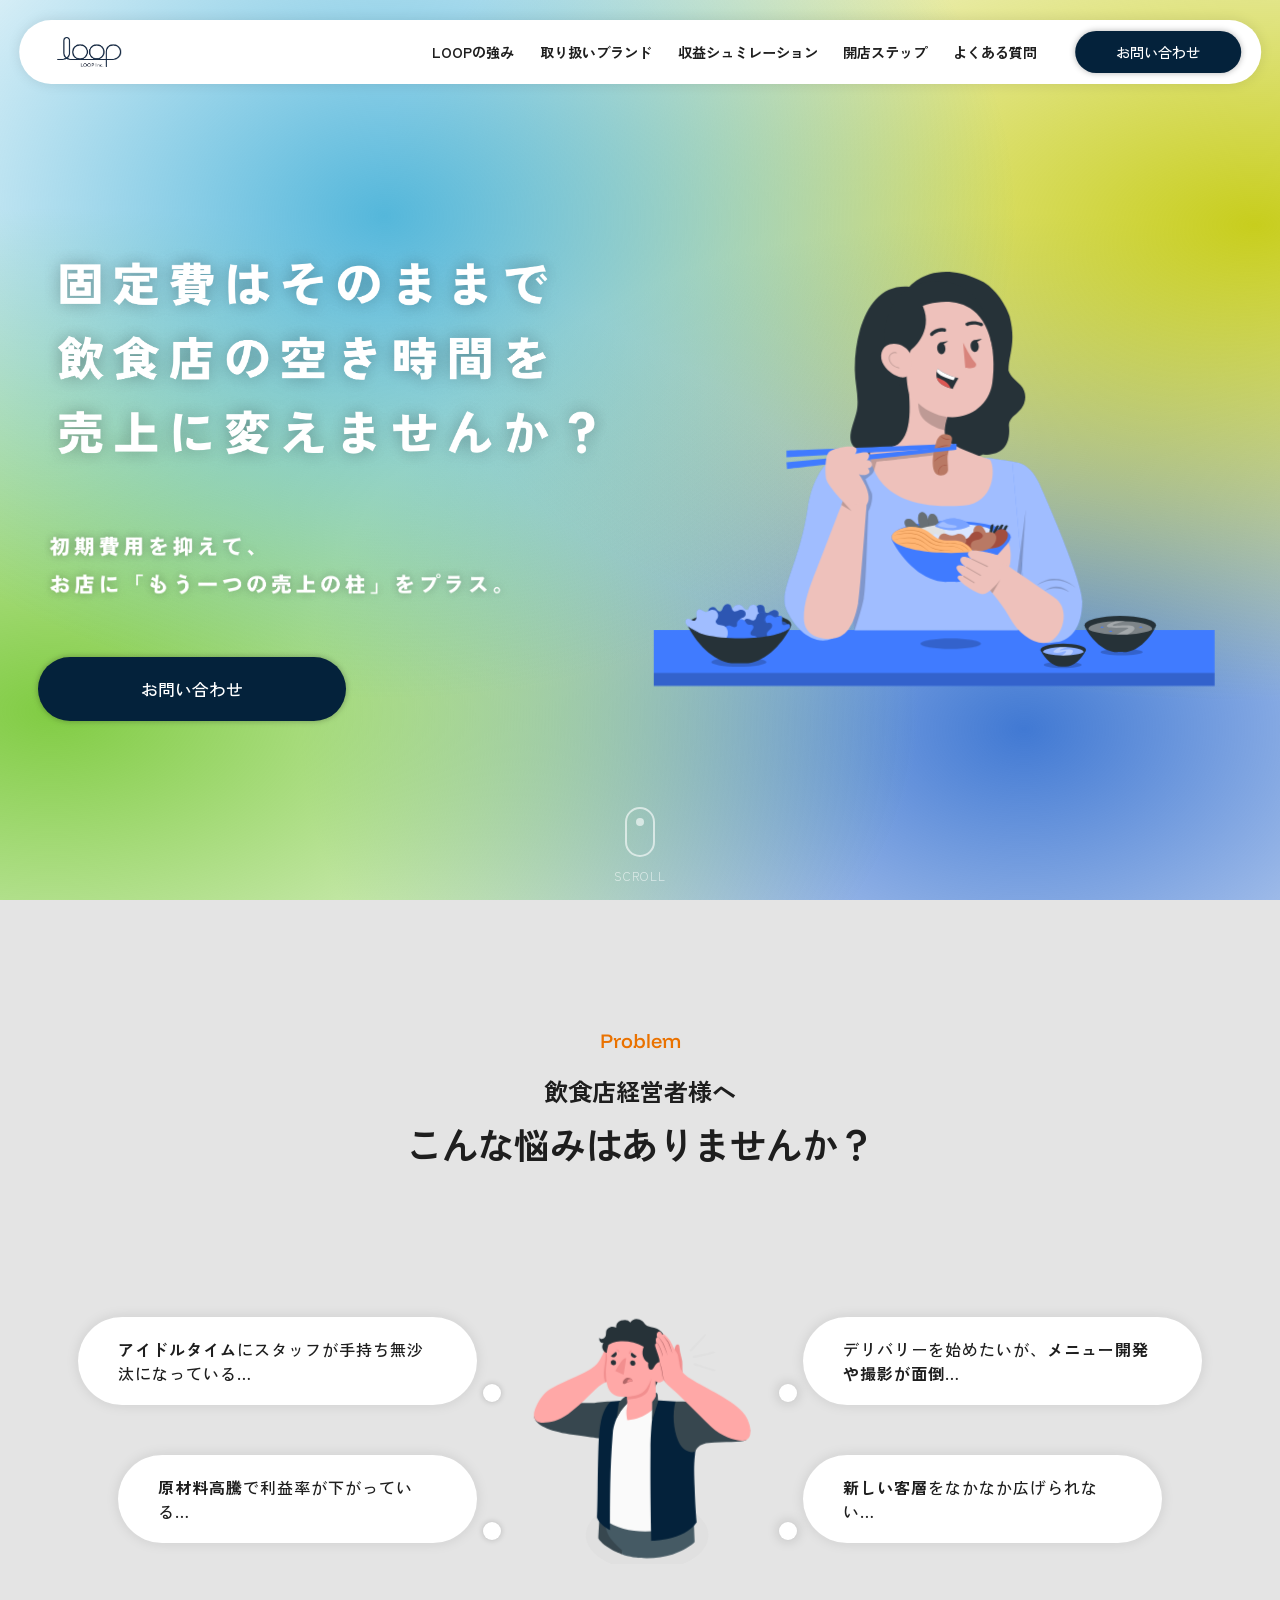
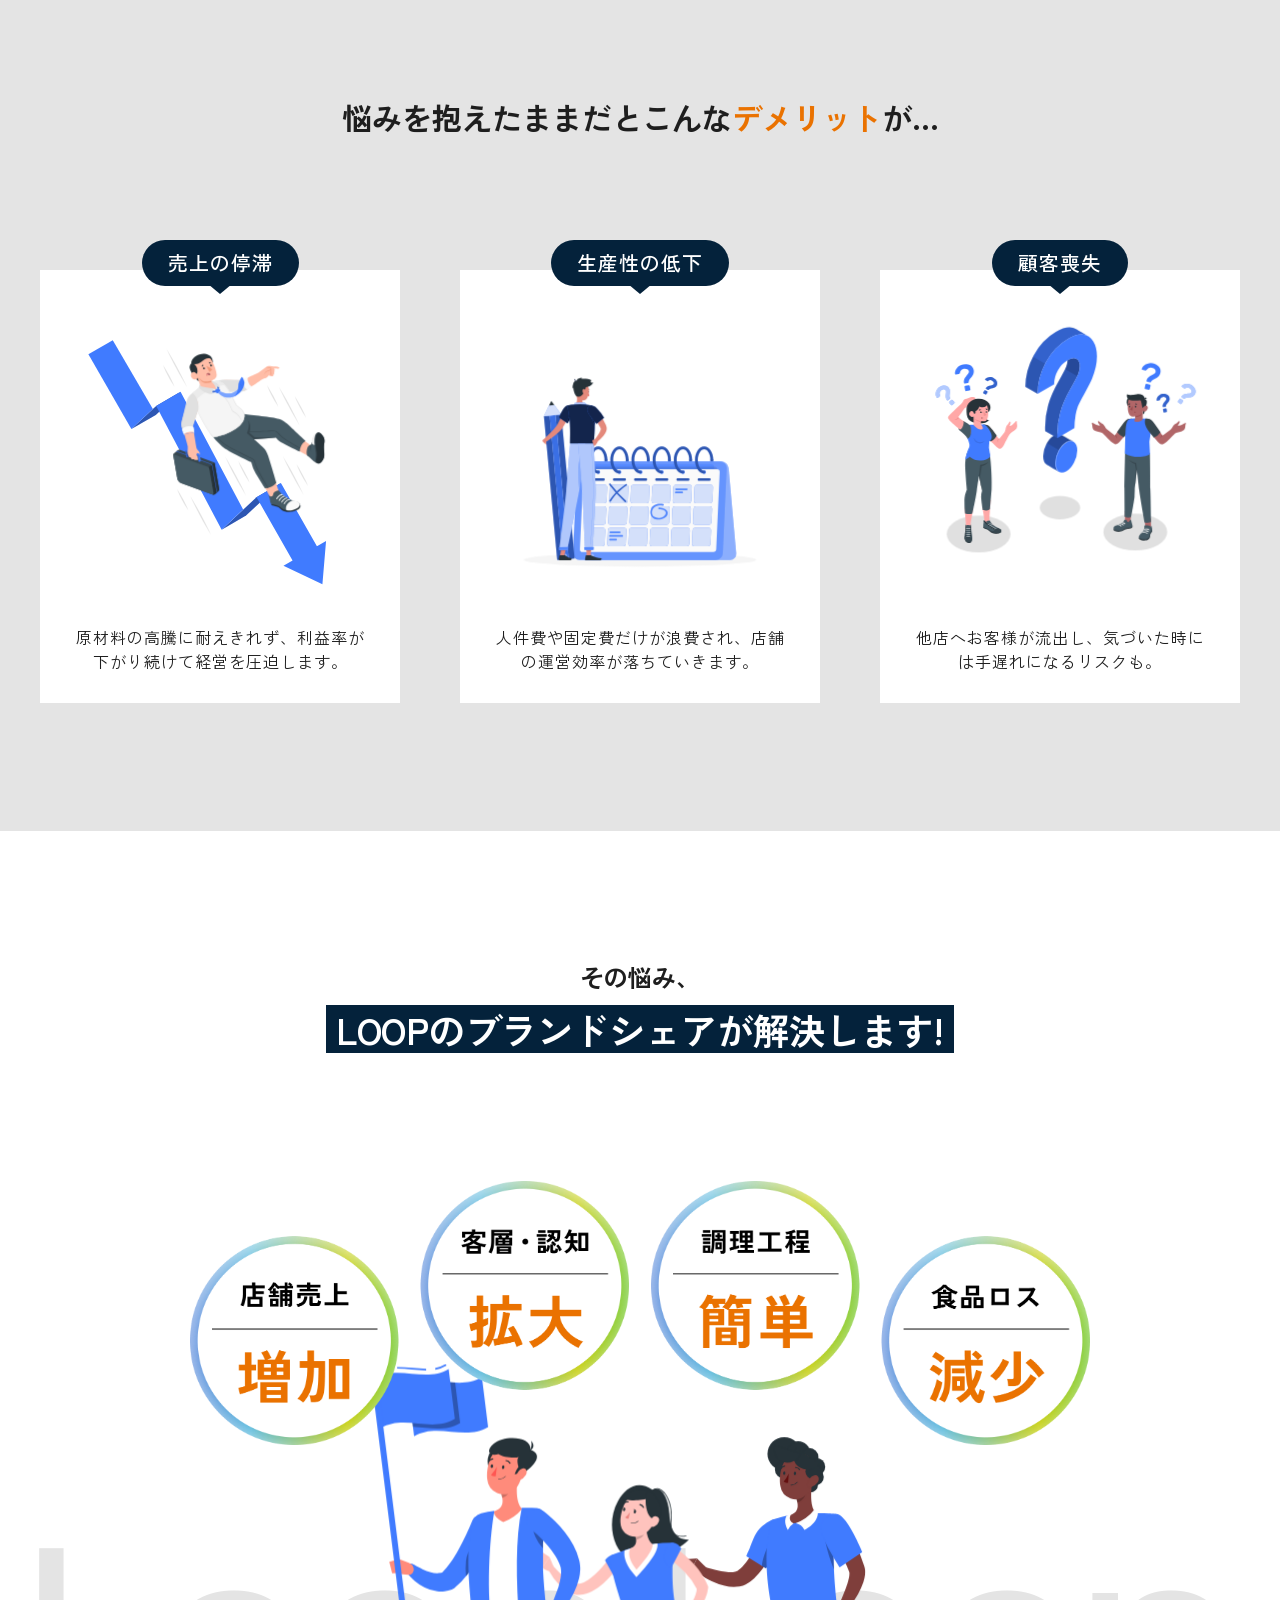
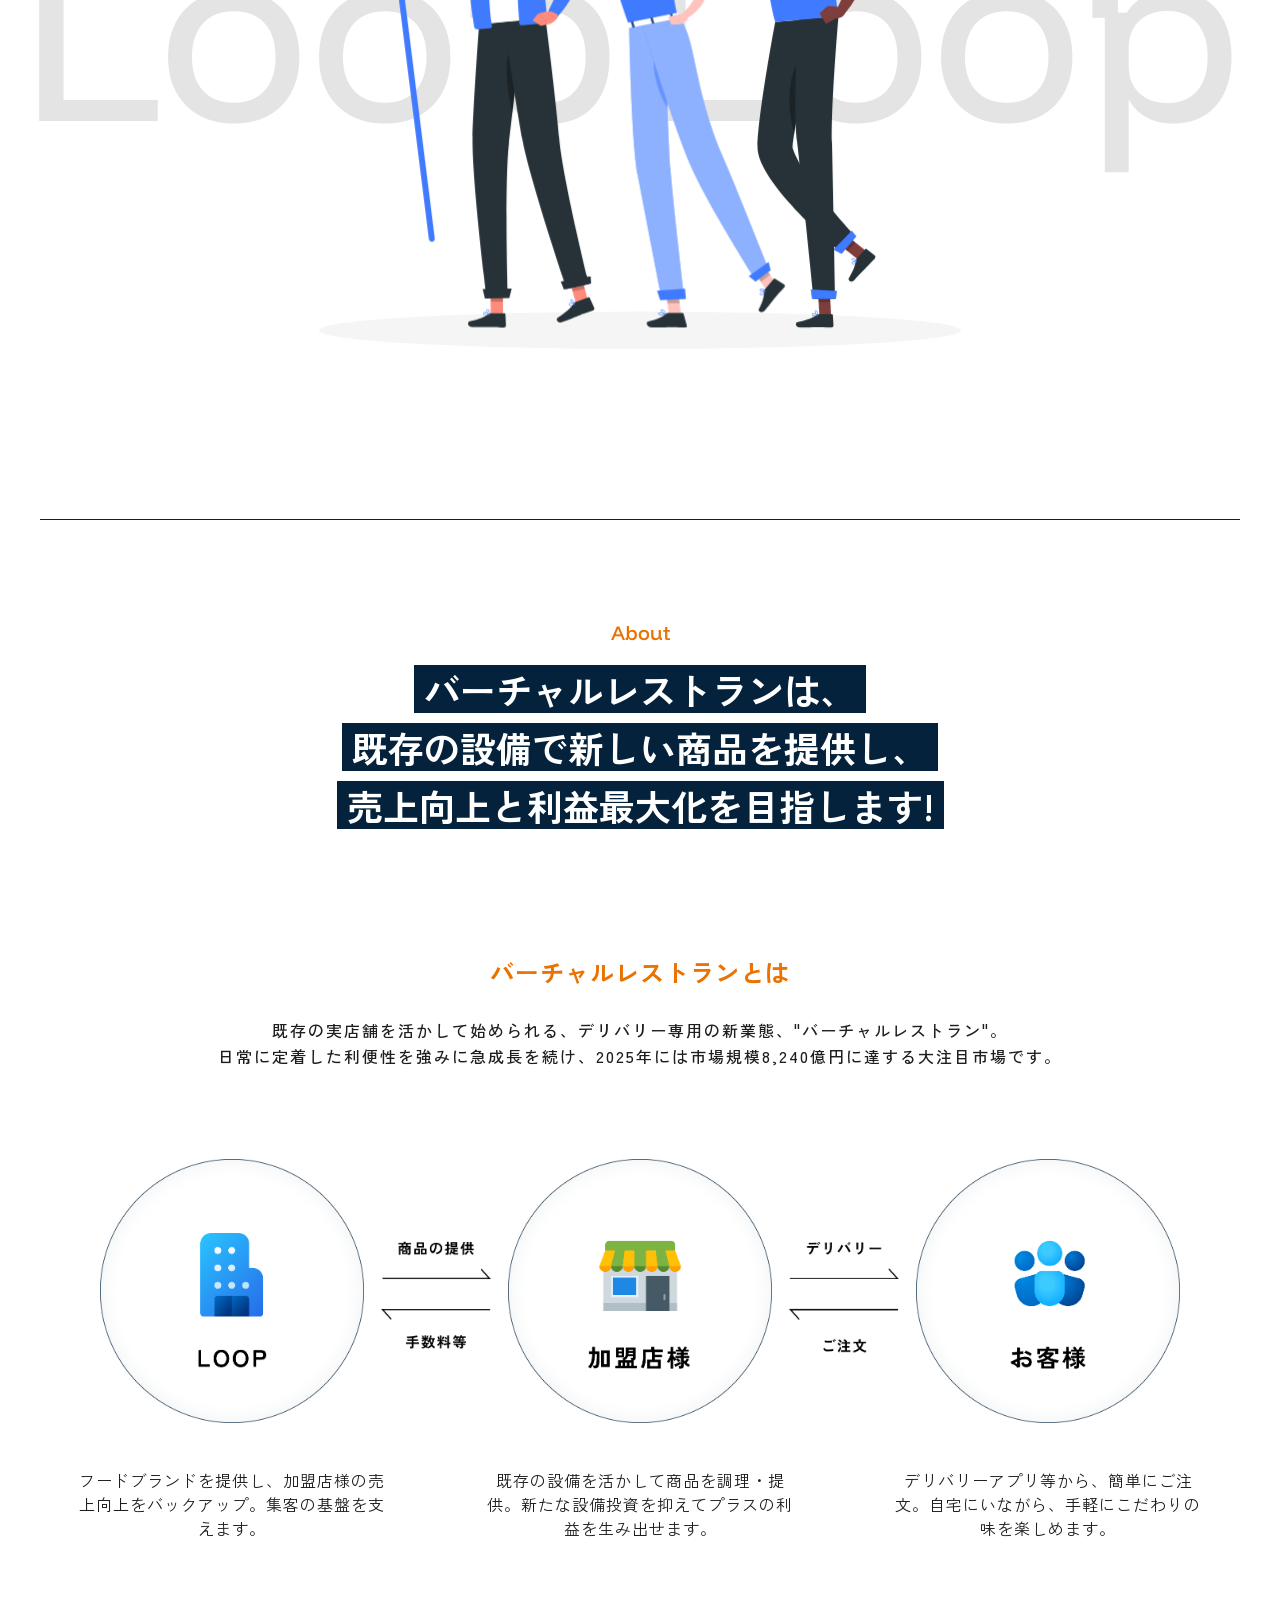
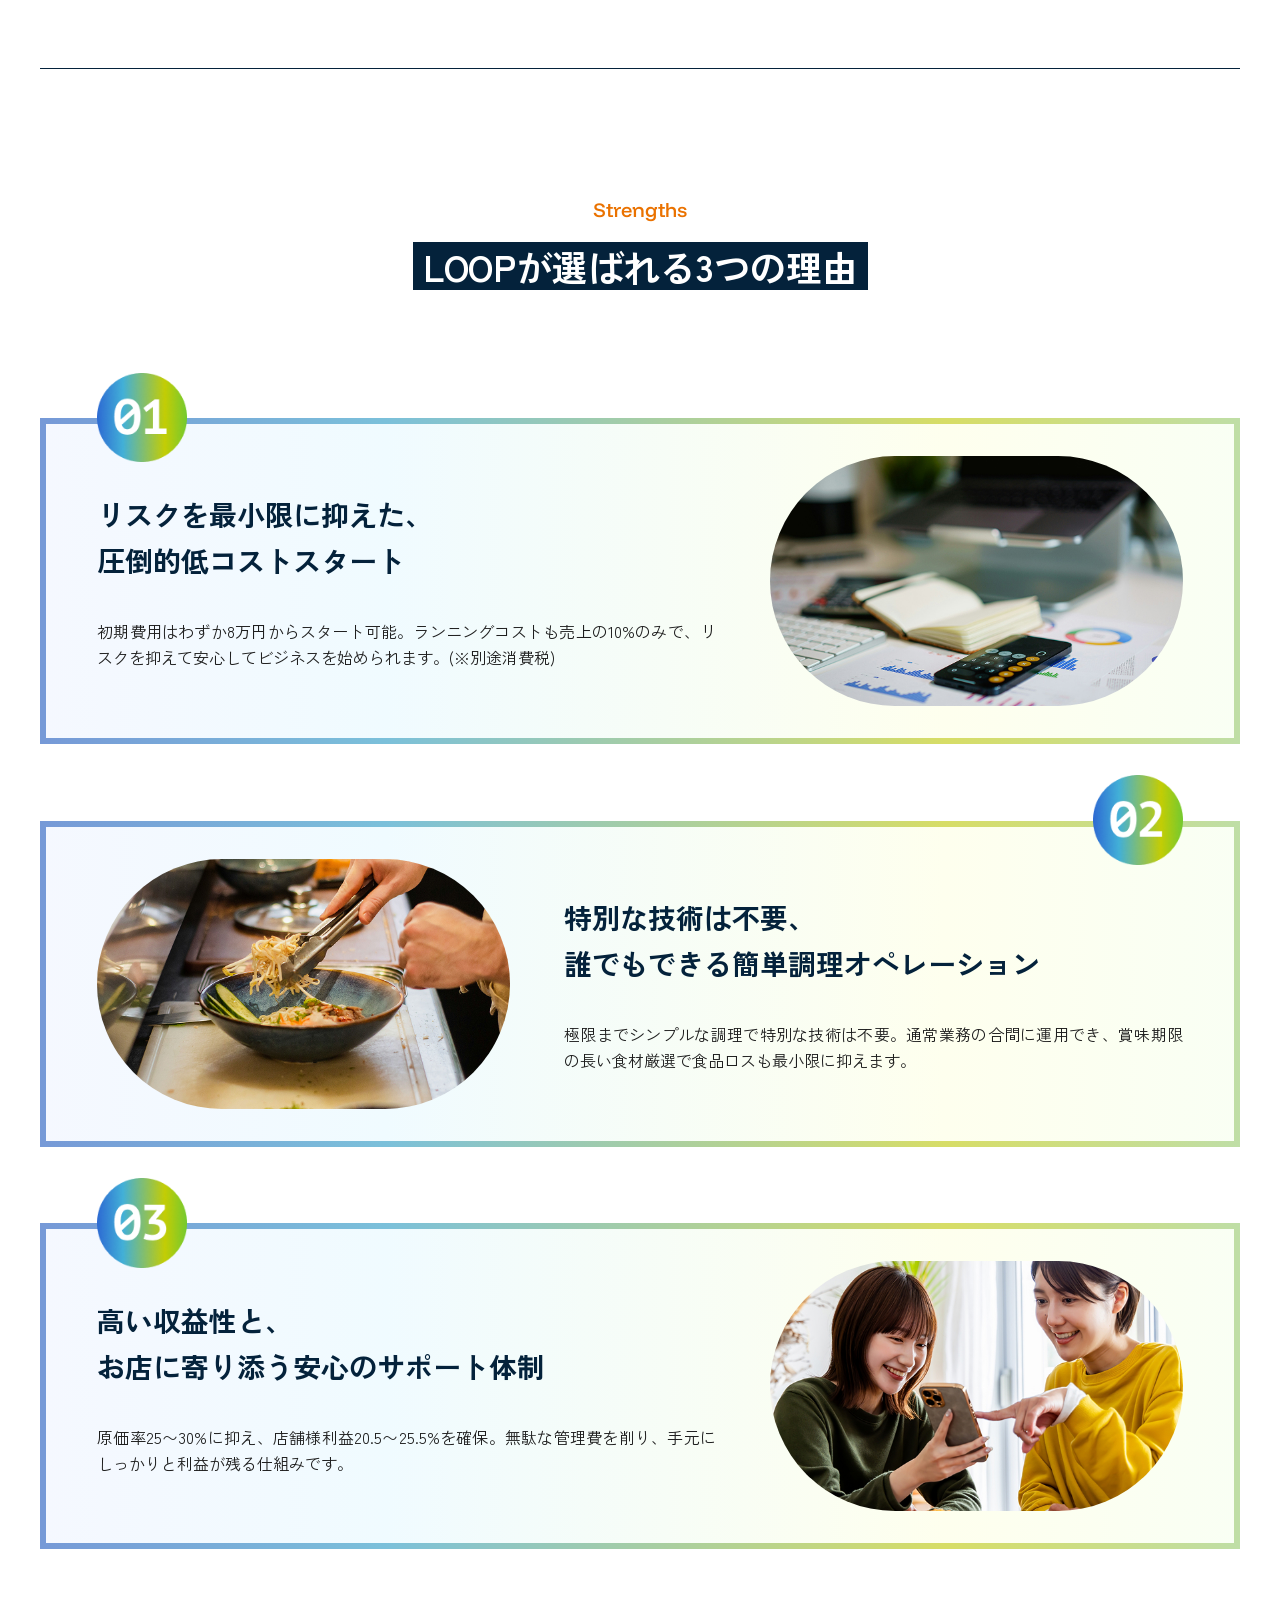
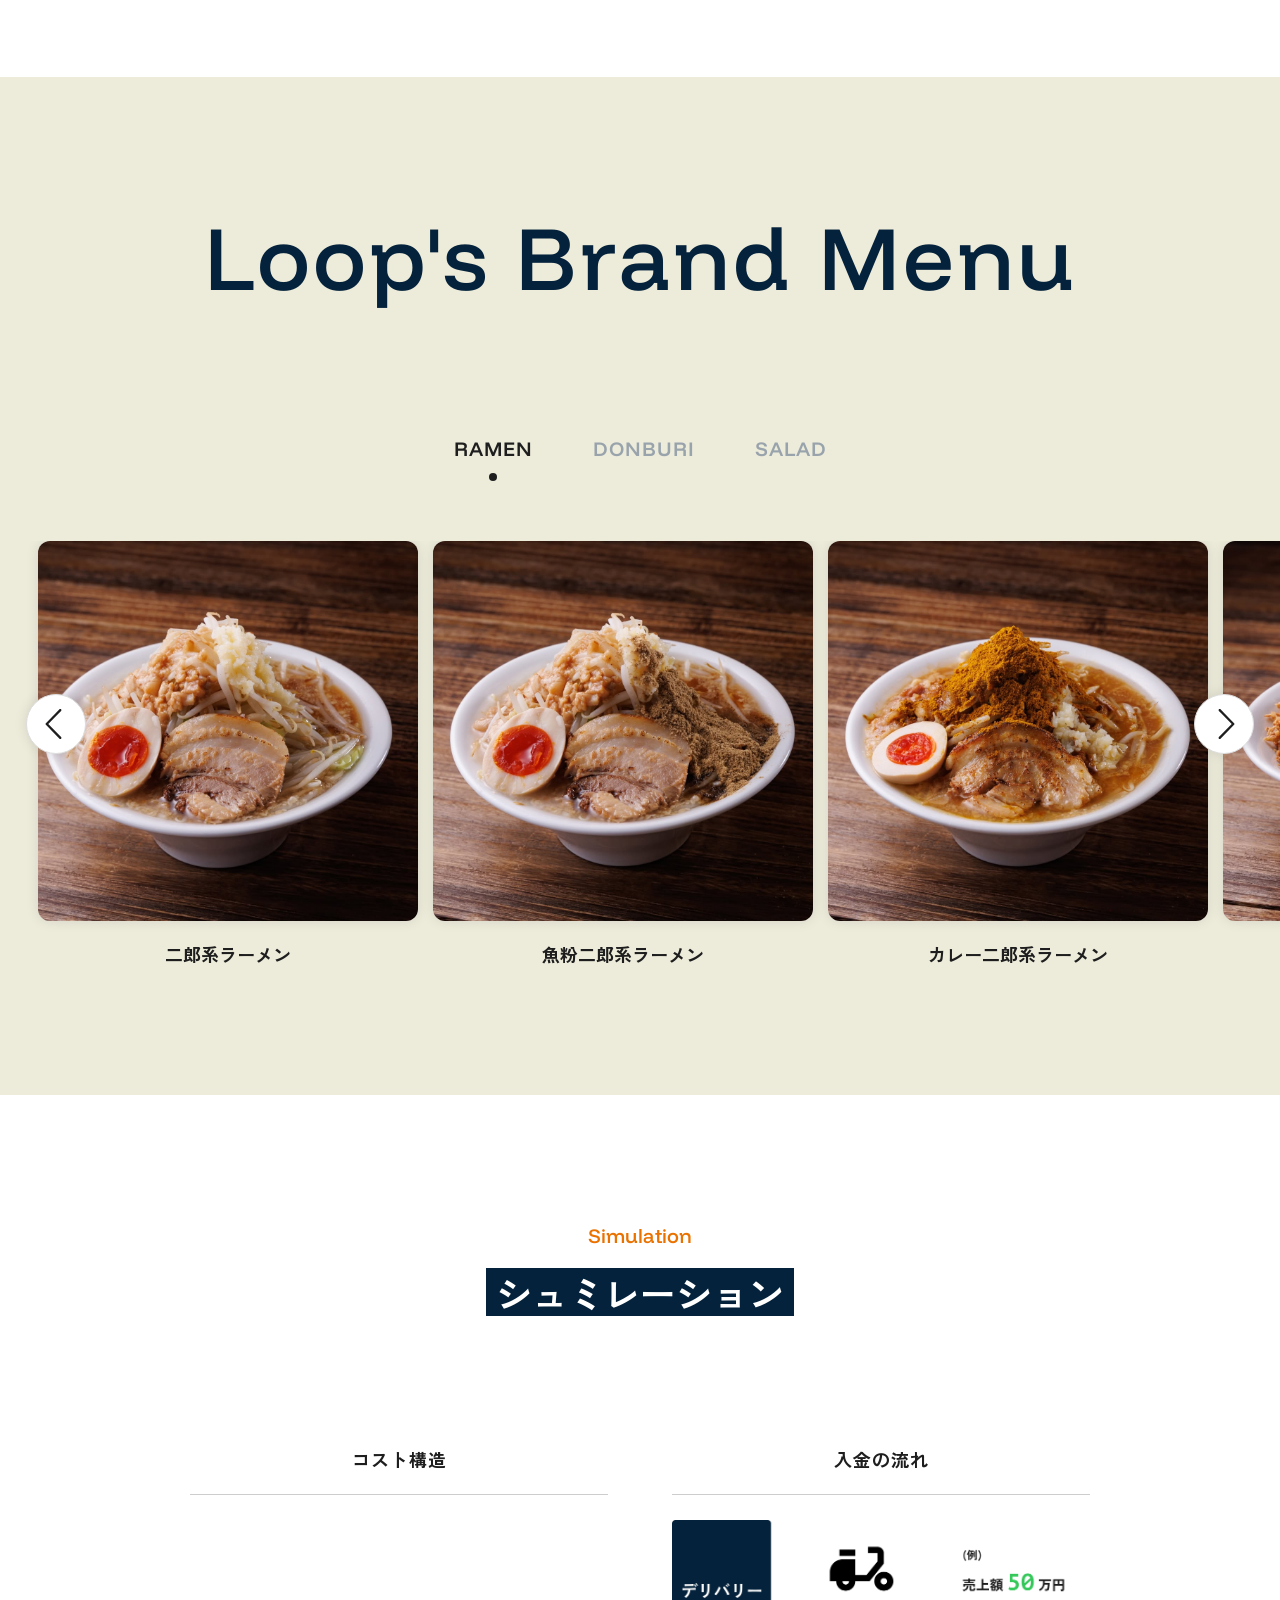
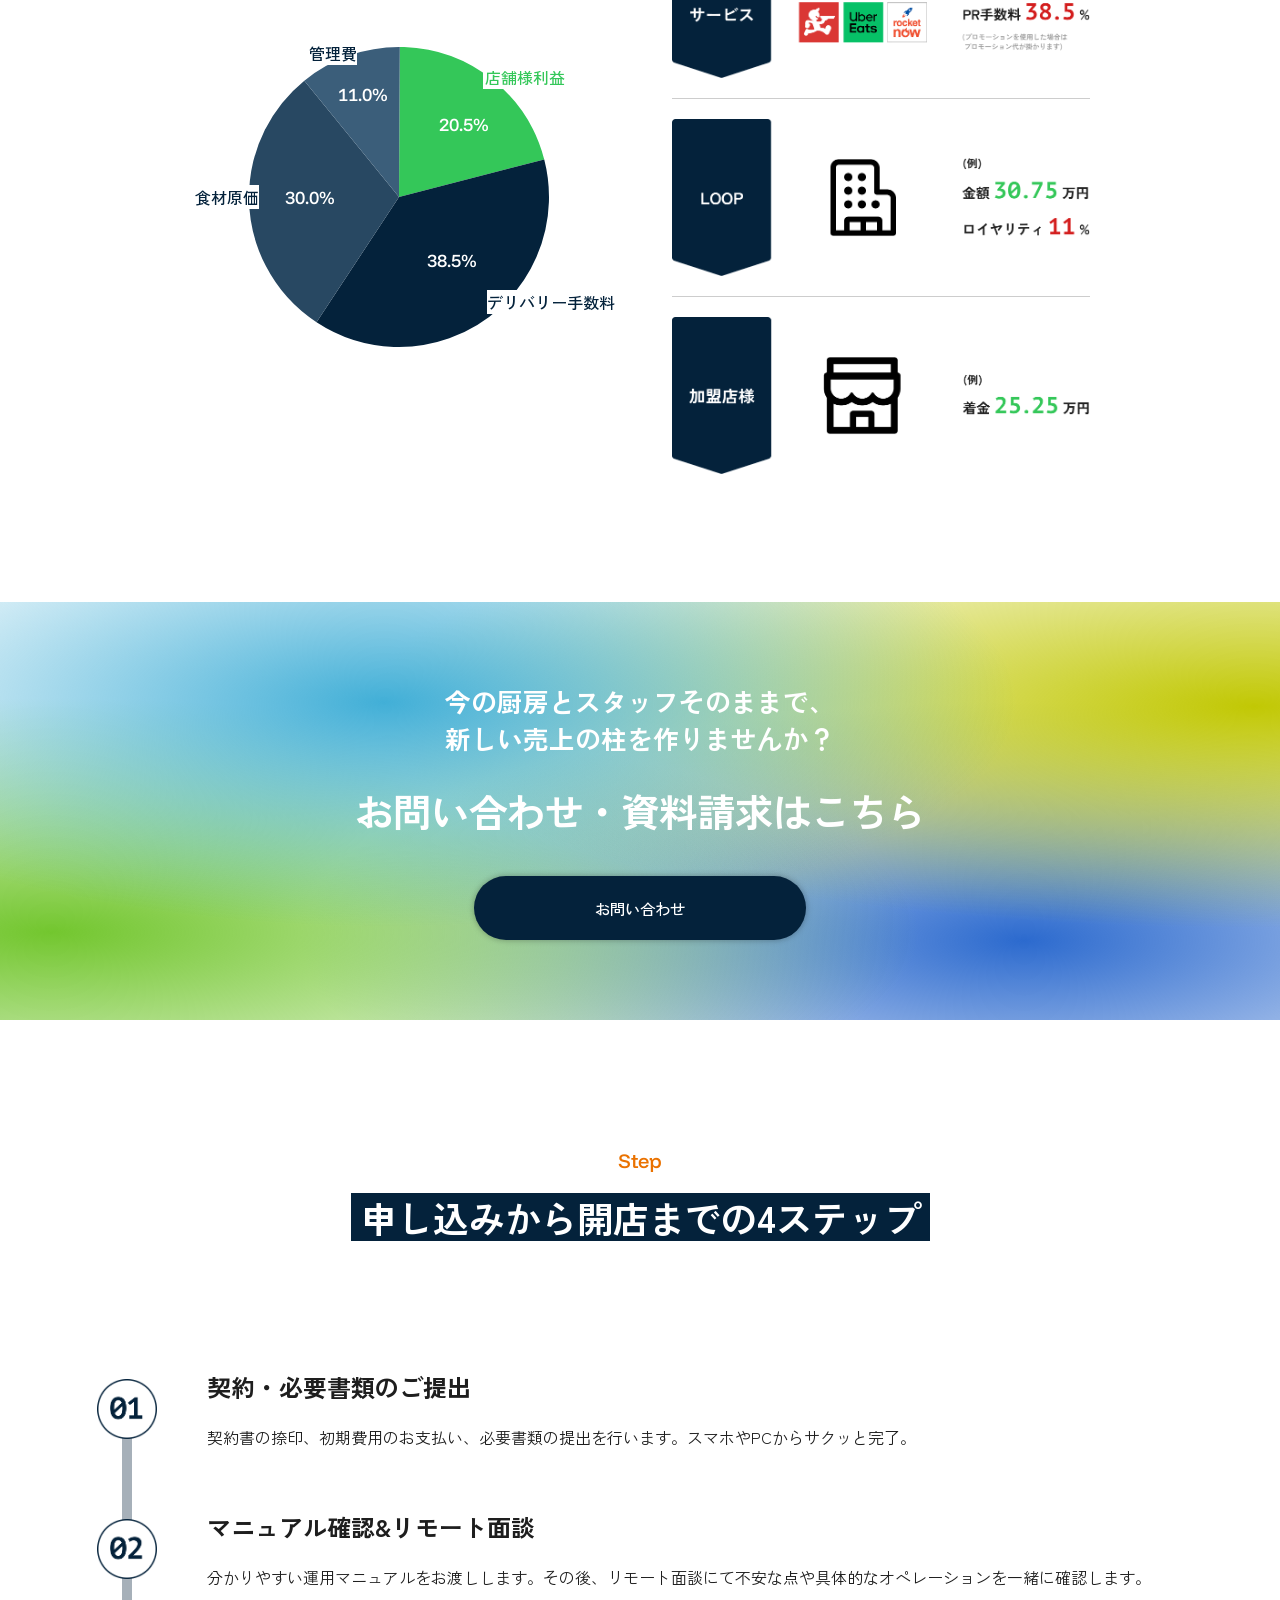
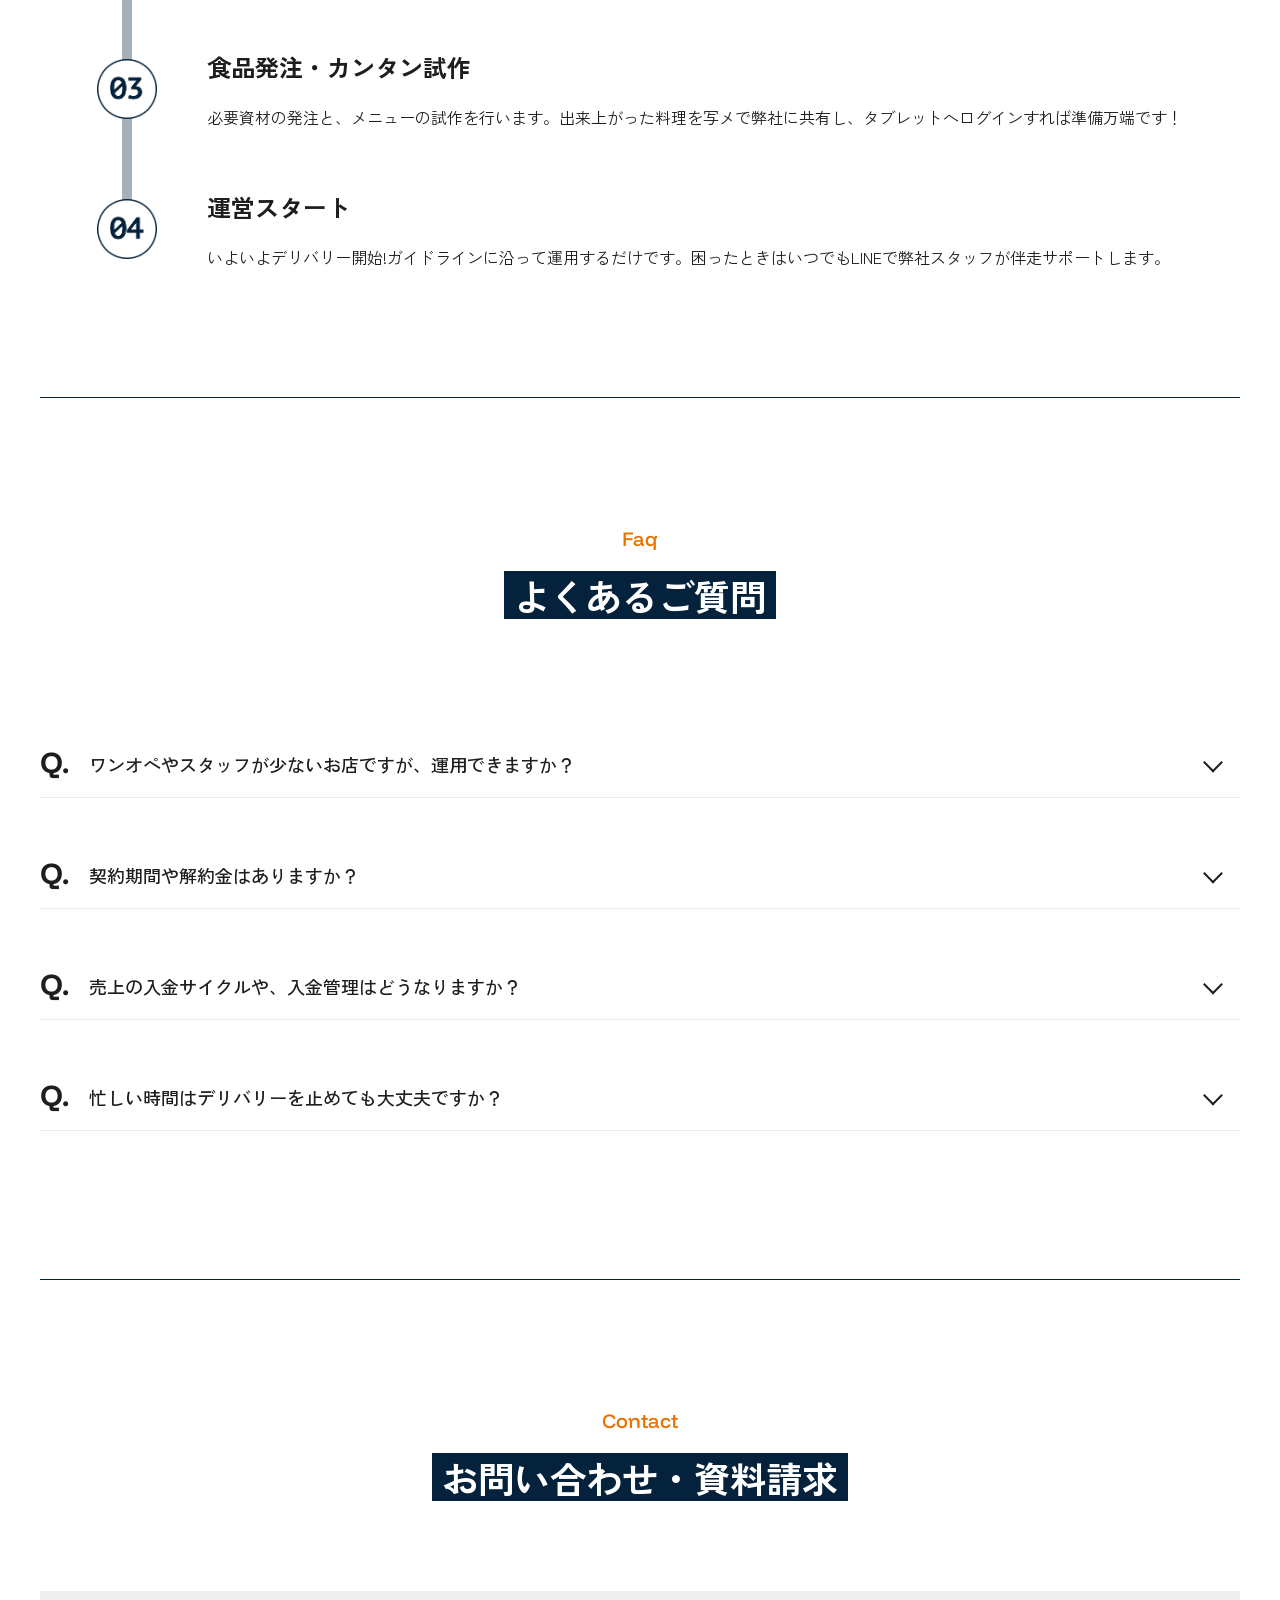
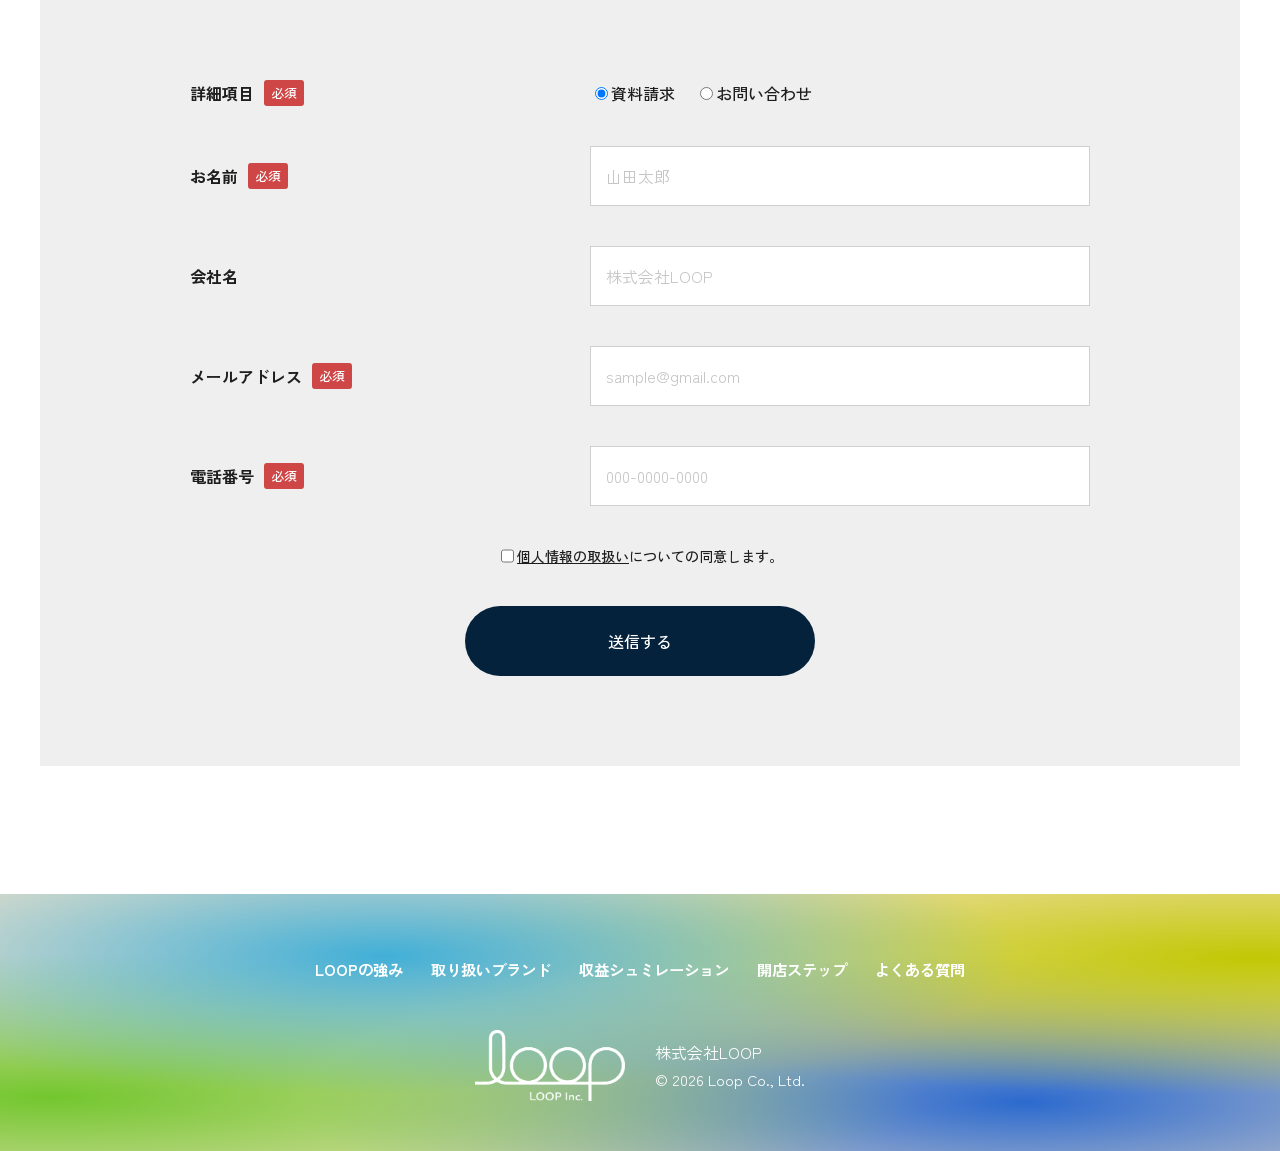
==== commit a1b8eb4d: "Update index.html" ====
--- a/index.html
+++ b/index.html
@@ -6005,91 +6005,72 @@
                 </div>
                 <div class="contact-contents js-fade">
                     <form action="https://api.web3forms.com/submit" method="POST" id="contact-form">
-    <input type="hidden" name="access_key" value="b4a4d401-6ef9-4692-850b-d1929f954ba4">
-    <input type="hidden" name="subject" value="Webサイトからお問い合わせがありました。">
-
-    <div class="contact-contents__about">
-        <h4>詳細項目<span>必須</span></h4>
-        <div class="contact-contents__about-inner">
-            <label>
-                <input type="radio" name="form_type" value="資料請求" checked onchange="toggleFields()">
-                資料請求
-            </label>
-            <label>
-                <input type="radio" name="form_type" value="お問い合わせ" onchange="toggleFields()">
-                お問い合わせ
-            </label>
-        </div>
-    </div>
-
-    <div class="contact-contents__item">
-        <label>
-            <h4>お名前<span>必須</span></h4>
-            <input type="text" name="name" required placeholder="山田太郎">
-        </label>
-    </div>
-
-    <div class="contact-contents__item">
-        <label>
-            <h4>会社名</h4>
-            <input type="text" name="company" required placeholder="株式会社LOOP">
-        </label>
-    </div>
-
-    <div class="contact-contents__item">
-        <label>
-            <h4>メールアドレス<span>必須</span></h4>
-            <input type="email" name="email" required placeholder="sample@gmail.com">
-        </label>
-    </div>
-
-    <div class="contact-contents__item">
-        <label>
-            <h4>電話番号<span>必須</span></h4>
-            <input type="tel" name="phone" placeholder="000-0000-0000">
-        </label>
-    </div>
-
-    <div class="inquiry-only" id="inquiry-only-fields" style="display: none;">
-        <div class="contact-contents__about second">
-            <h4>お問い合わせ項目<span>必須</span></h4>
-            <div class="contact-contents__about-inner second">
-                <label>
-                    <input type="radio" name="inquiry_type" value="加盟検討" checked>
-                    弊社サービスの加盟検討
-                </label>
-
-                <label>
-                    <input type="radio" name="inquiry_type" value="ご質問">
-                    弊社サービスに関するご質問
-                </label>
-
-                <label>
-                    <input type="radio" name="inquiry_type" value="その他">
-                    その他
-                </label>
-            </div>
-        </div>
-
-        <div class="contact-contents__item textarea">
-            <label>
-                <h4>お問い合わせ内容<span>必須</span></h4>
-                <textarea name="message" id="message-input" rows="6" cols="40" placeholder="お問い合わせ内容"></textarea>
-            </label>
-        </div>
-    </div>
-
-    <div class="contact-contents__policy">
-        <label>
-            <input type="checkbox" name="agree" required>
-            <h4><a href="policy.html" target="_blank" rel="noopener">個人情報の取扱い</a>について同意します。</h4>
-        </label>
-    </div>
-
-    <div class="contact-contents__sumit">
-        <button type="submit">送信する</button>
-    </div>
-</form>
+                        <input type="hidden" name="access_key" value="b4a4d401-6ef9-4692-850b-d1929f954ba4">
+                        <input type="hidden" name="subject" value="Webサイトからお問い合わせがありました。">
+                        
+                        <div class="contact-contents__about">
+                            <h4>詳細項目<span>必須</span></h4>
+                            <div class="contact-contents__about-inner">
+                                <label>
+                                    <input type="radio" name="form-toggle" value="request" checked
+                                        onchange="toggleFields()">資料請求</label>
+                                <label>
+                                    <input type="radio" name="form-toggle" value="inquiry"
+                                        onchange="toggleFields()">お問い合わせ</label>
+                            </div>
+                        </div>
+                        <div class="contact-contents__item">
+                            <label>
+                                <h4>お名前<span>必須</span></h4>
+                                <input type="text" name="name" required placeholder="山田太郎">
+                            </label>
+                        </div>
+                        <div class="contact-contents__item">
+                            <label>
+                                <h4>会社名</h4>
+                                <input type="text" name="company" required placeholder="株式会社LOOP">
+                            </label>
+                        </div>
+                        <div class="contact-contents__item">
+                            <label>
+                                <h4>メールアドレス<span>必須</span></h4>
+                                <input type="email" name="email" required placeholder="sample@gmail.com">
+                            </label>
+                        </div>
+                        <div class="contact-contents__item">
+                            <label>
+                                <h4>電話番号<span>必須</span></h4>
+                                <input type="tel" name="tel" placeholder="000-0000-0000">
+                            </label>
+                        </div>
+                        <div class="inquiry-only" id="inquiry-only-fields" style="display: none;">
+                            <div class="contact-contents__about second">
+                                <h4>お問い合わせ項目<span>必須</span></h4>
+                                <div class="contact-contents__about-inner second">
+                                    <label><input type="radio" name="inquiry_type" value="加盟検討"
+                                            checked>弊社サービスの加盟検討</label>
+                                    <label><input type="radio" name="inquiry_type" value="ご質問">弊社サービスに関するご質問</label>
+                                    <label><input type="radio" name="inquiry_type" value="その他"> その他</label>
+                                </div>
+                            </div>
+                            <div class="contact-contents__item textarea">
+                                <label>
+                                    <h4>お問い合わせ内容<span>必須</span></h4>
+                                    <textarea name="message" id="message-input" rows="6" cols="40"
+                                        placeholder="お問い合わせ内容"></textarea>
+                                </label>
+                            </div>
+                        </div>
+                        <div class="contact-contents__policy">
+                            <label>
+                                <input type="checkbox" required>
+                                <h4><a href="policy.html" target="_blank" rel="noopener">個人情報の取扱い</a>についての同意します。</h4>
+                            </label>
+                        </div>
+                        <div class="contact-contents__sumit">
+                            <button type="submit">送信する</button>
+                        </div>
+                    </form>
                 </div>
             </div>
             </div>
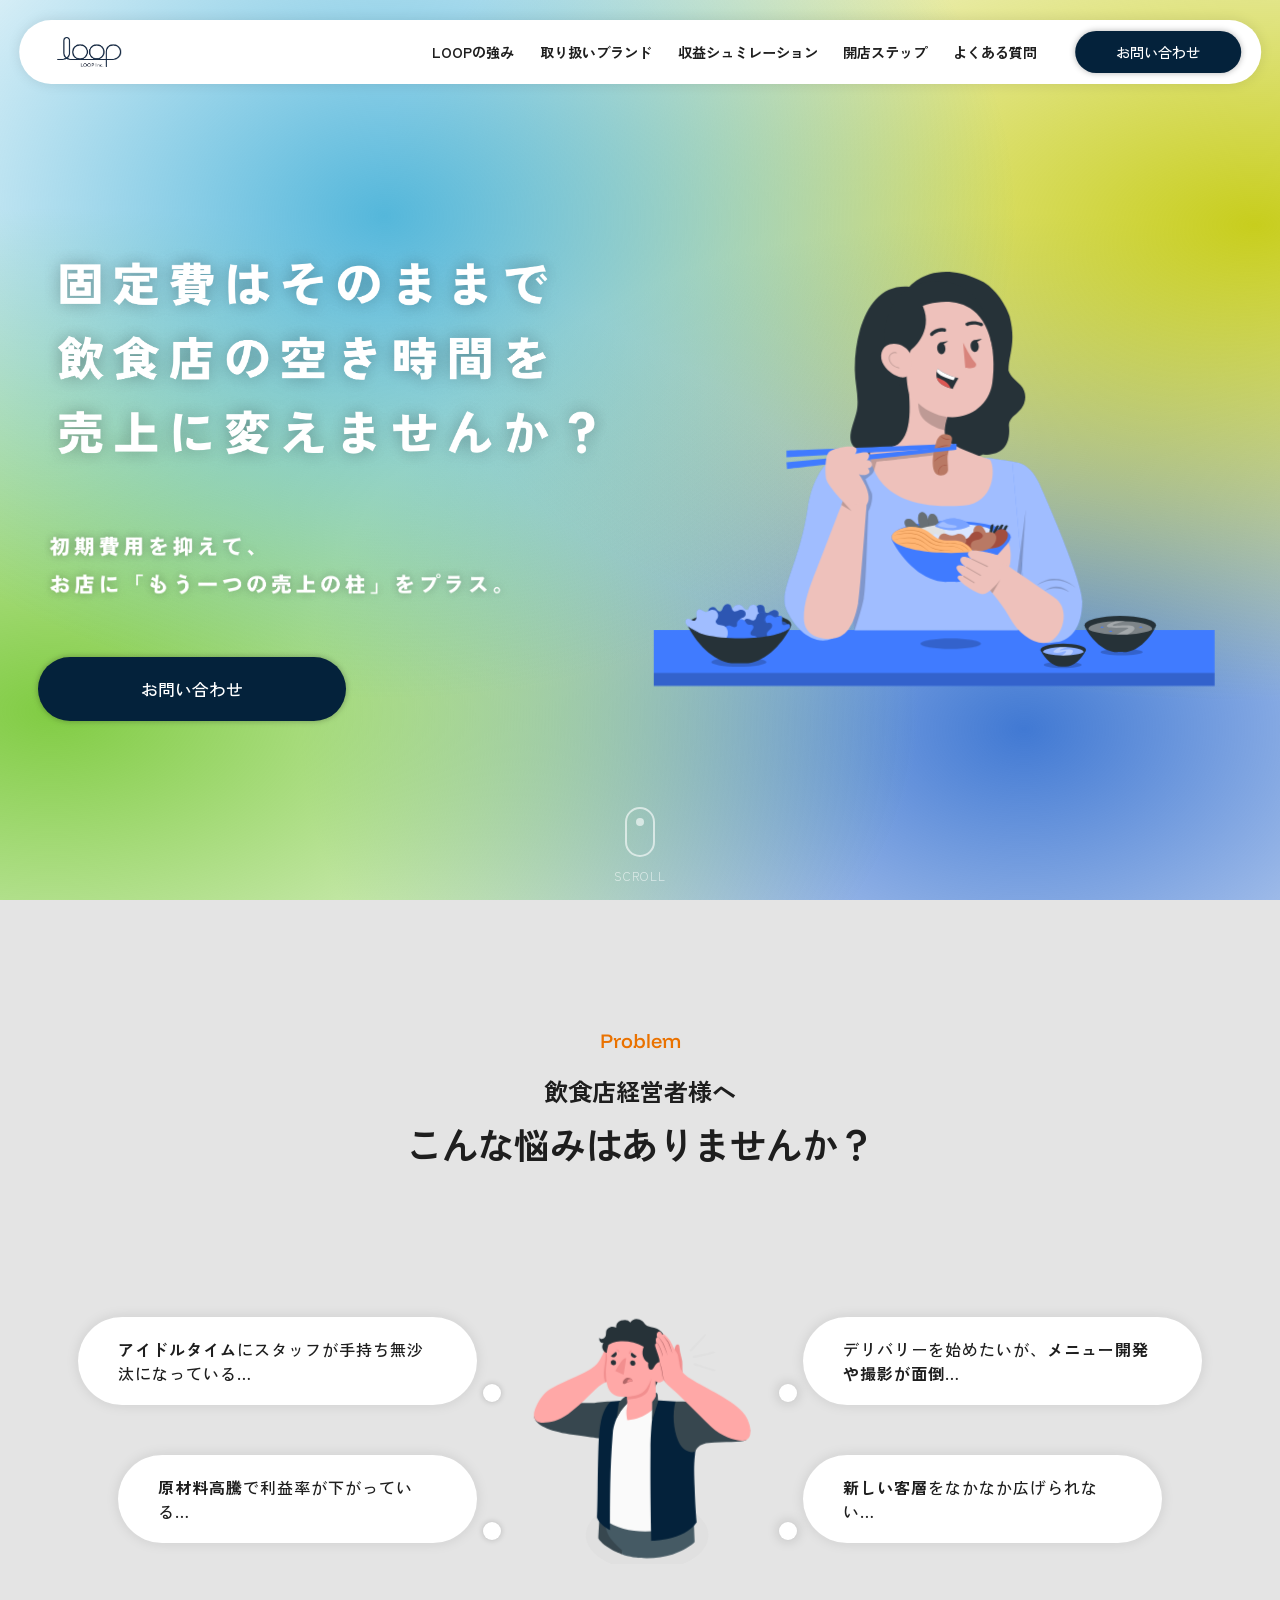
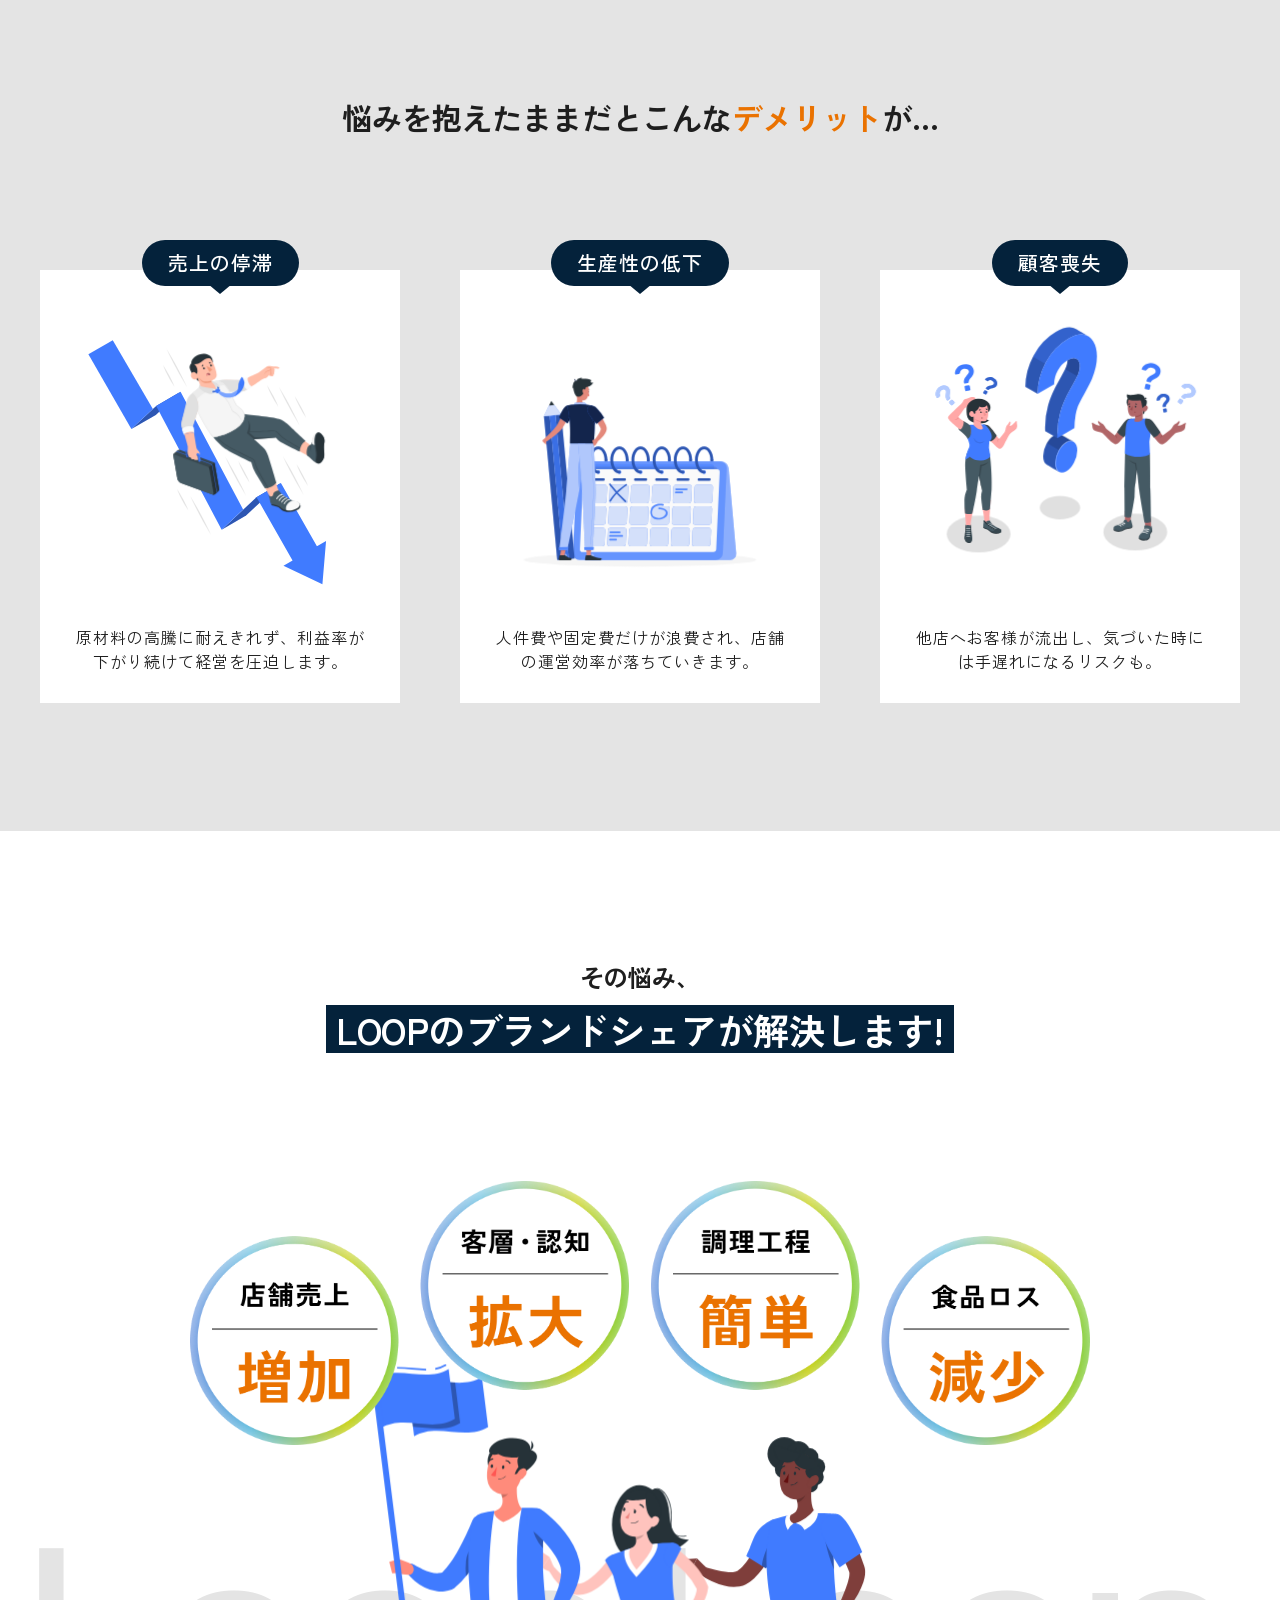
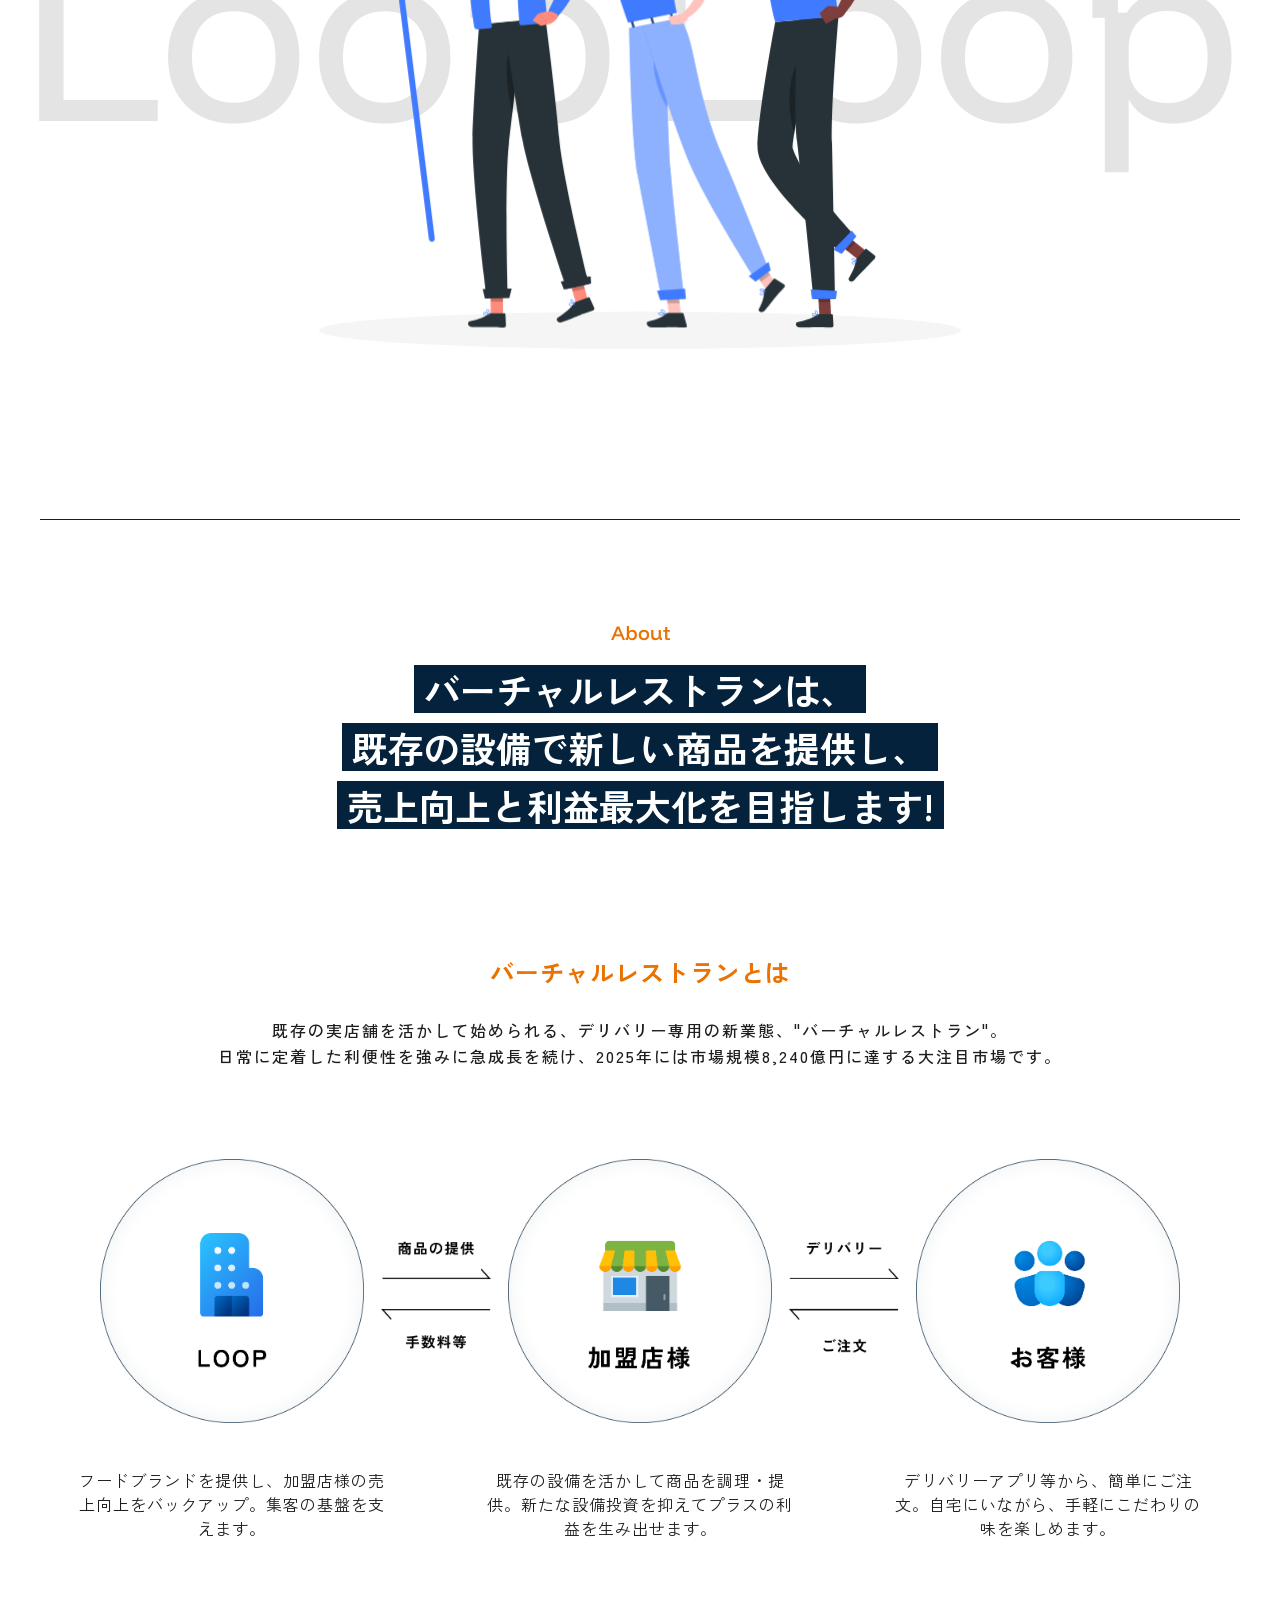
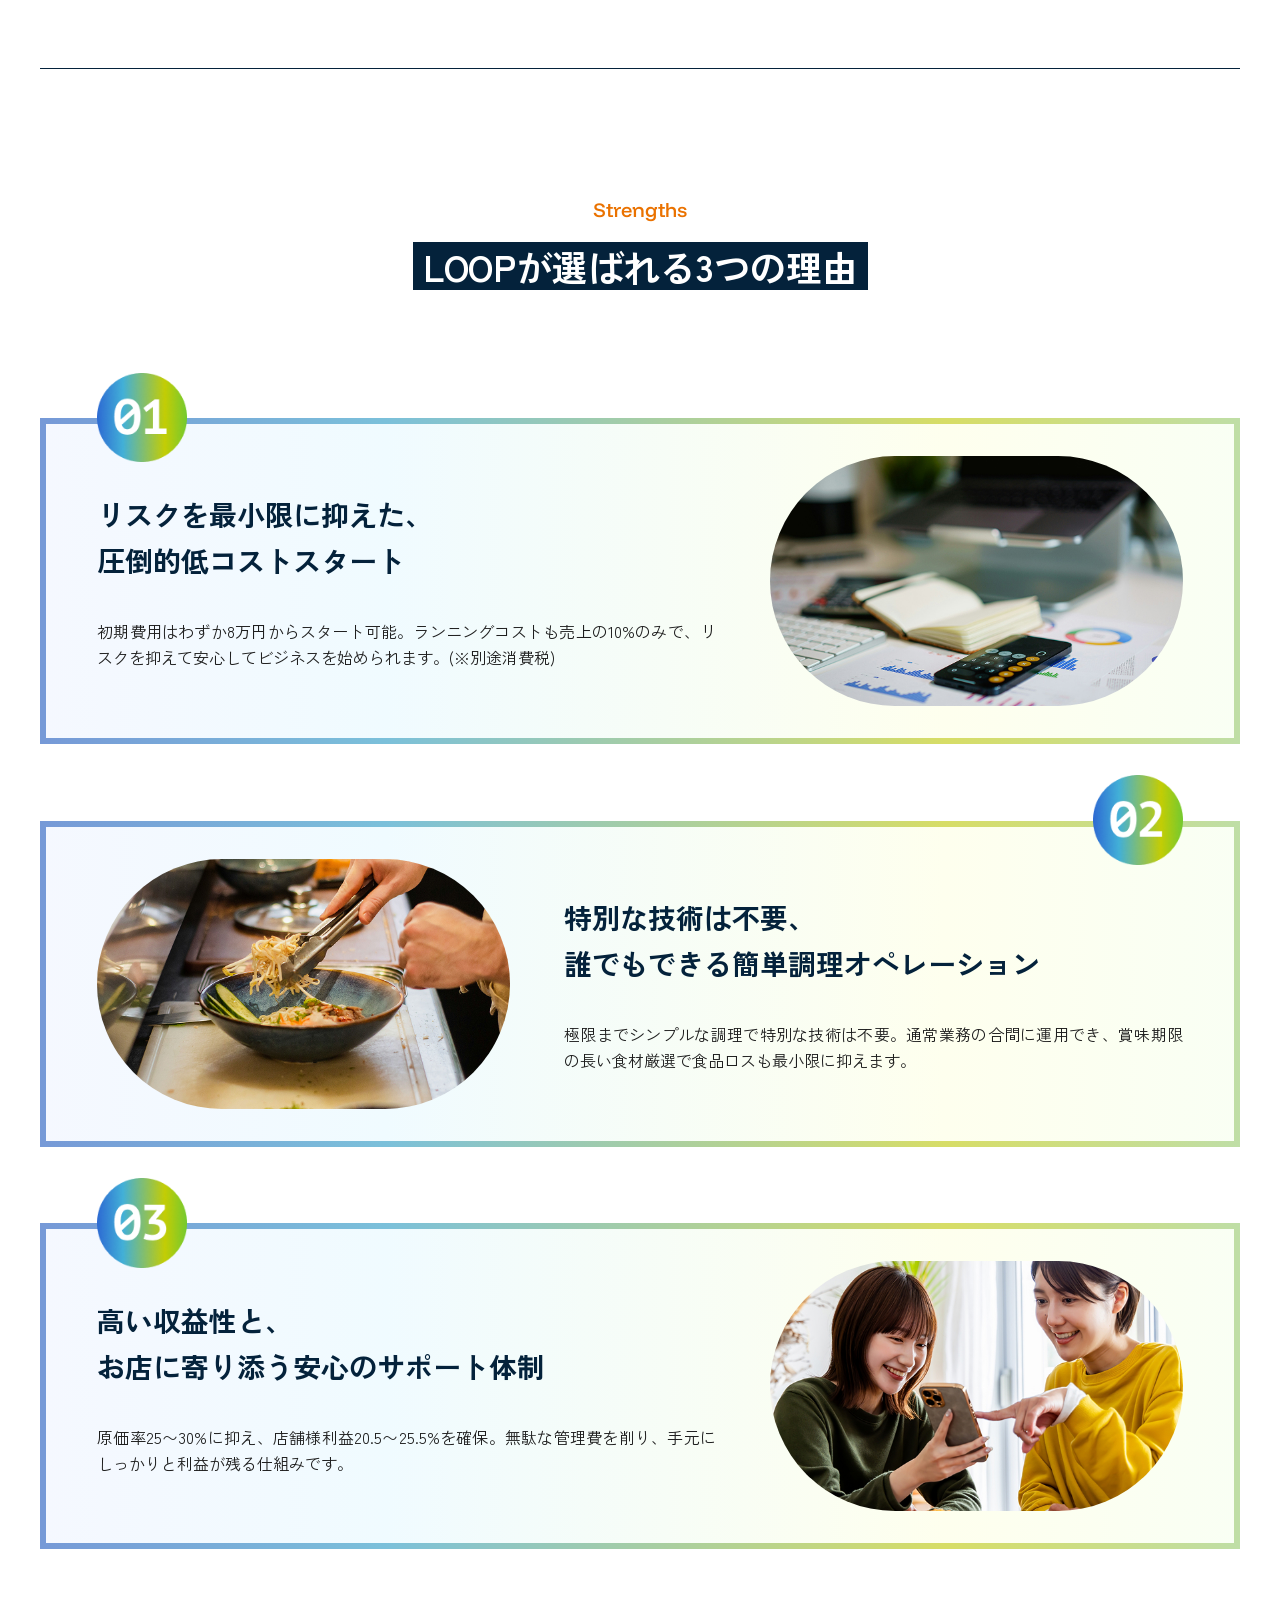
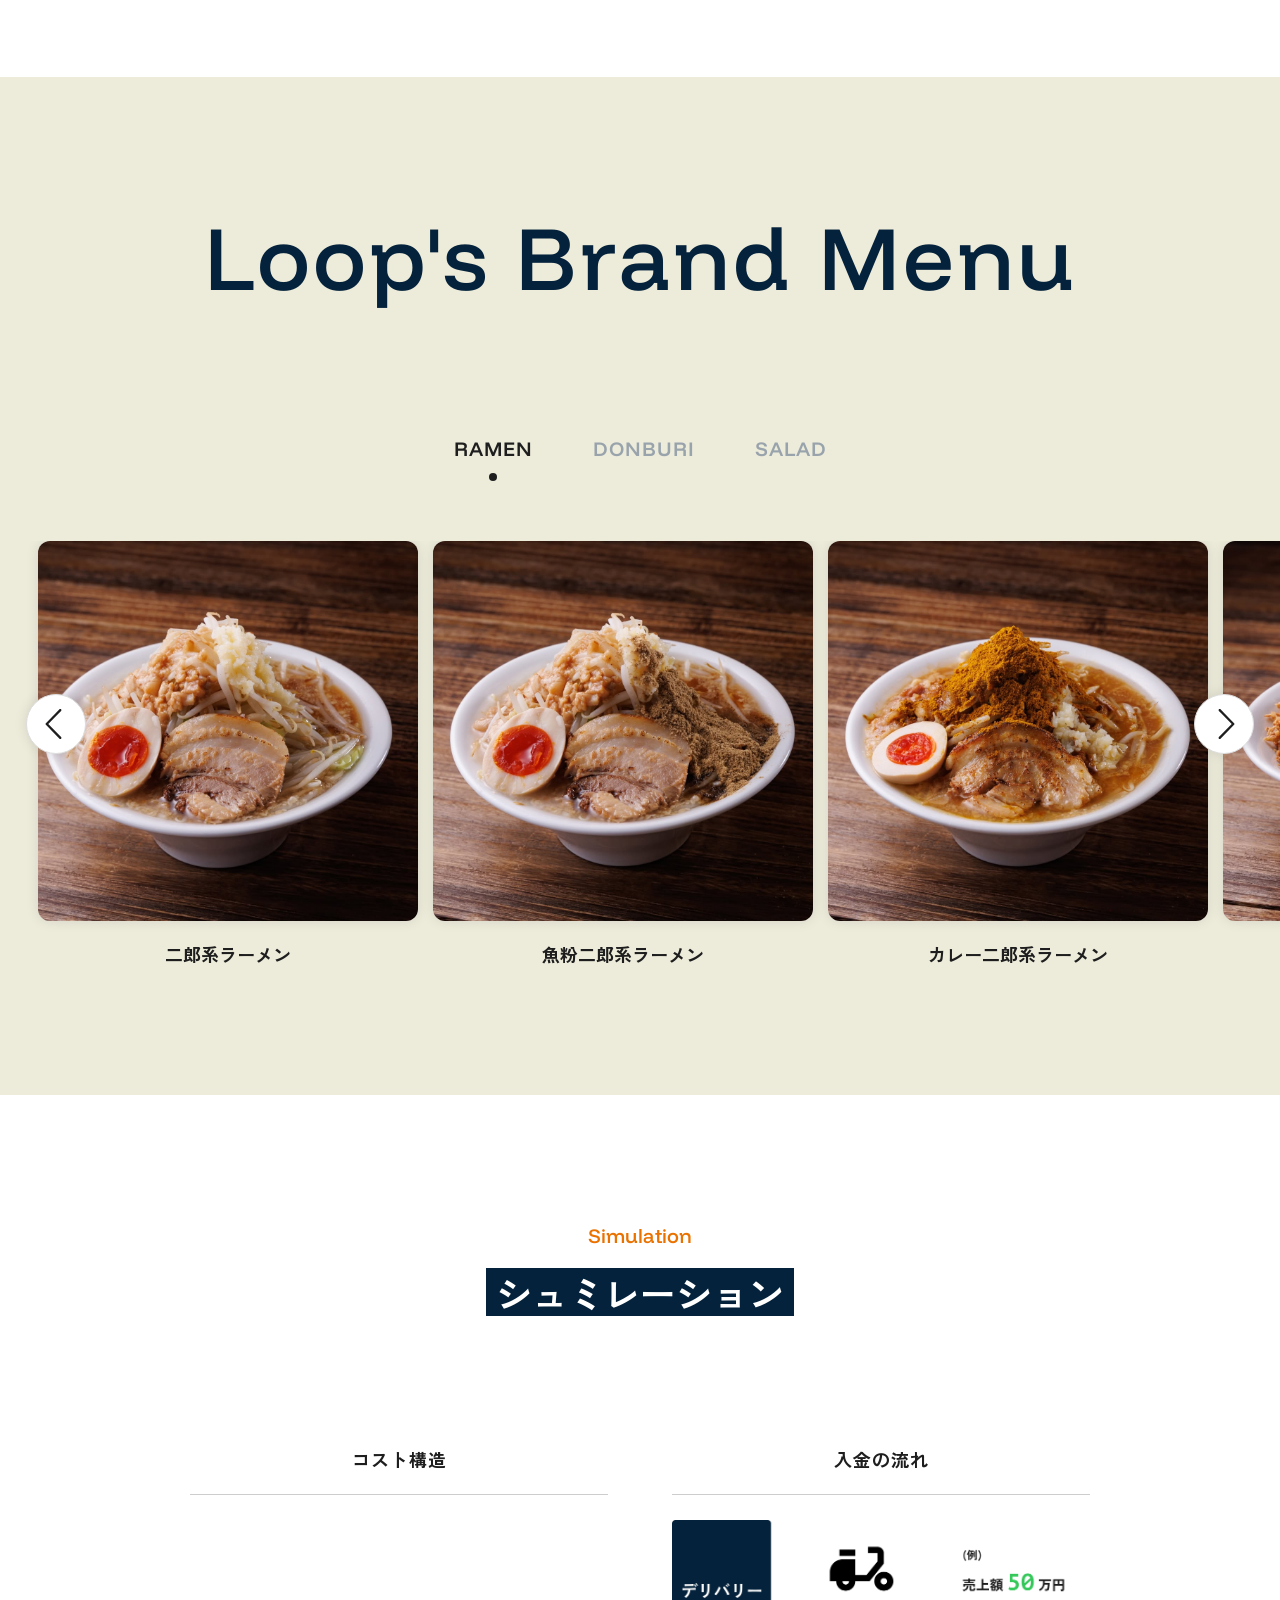
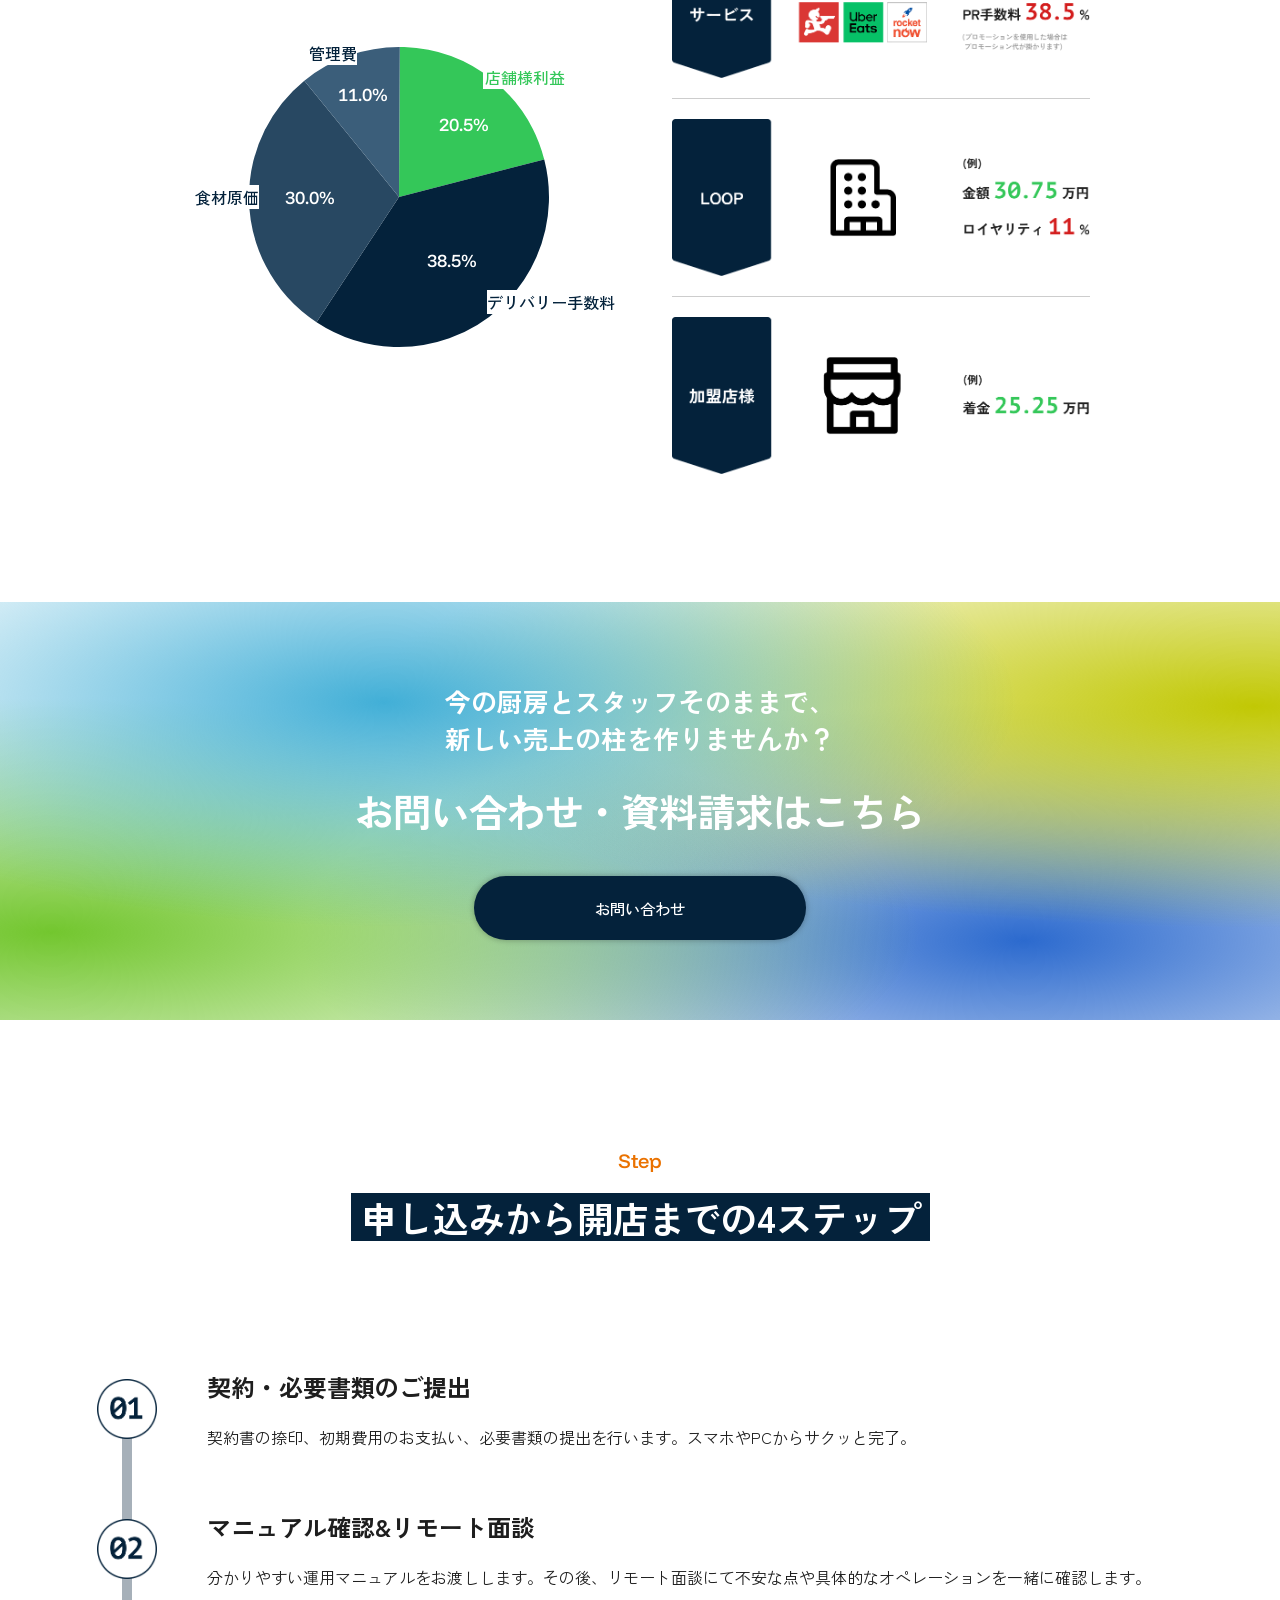
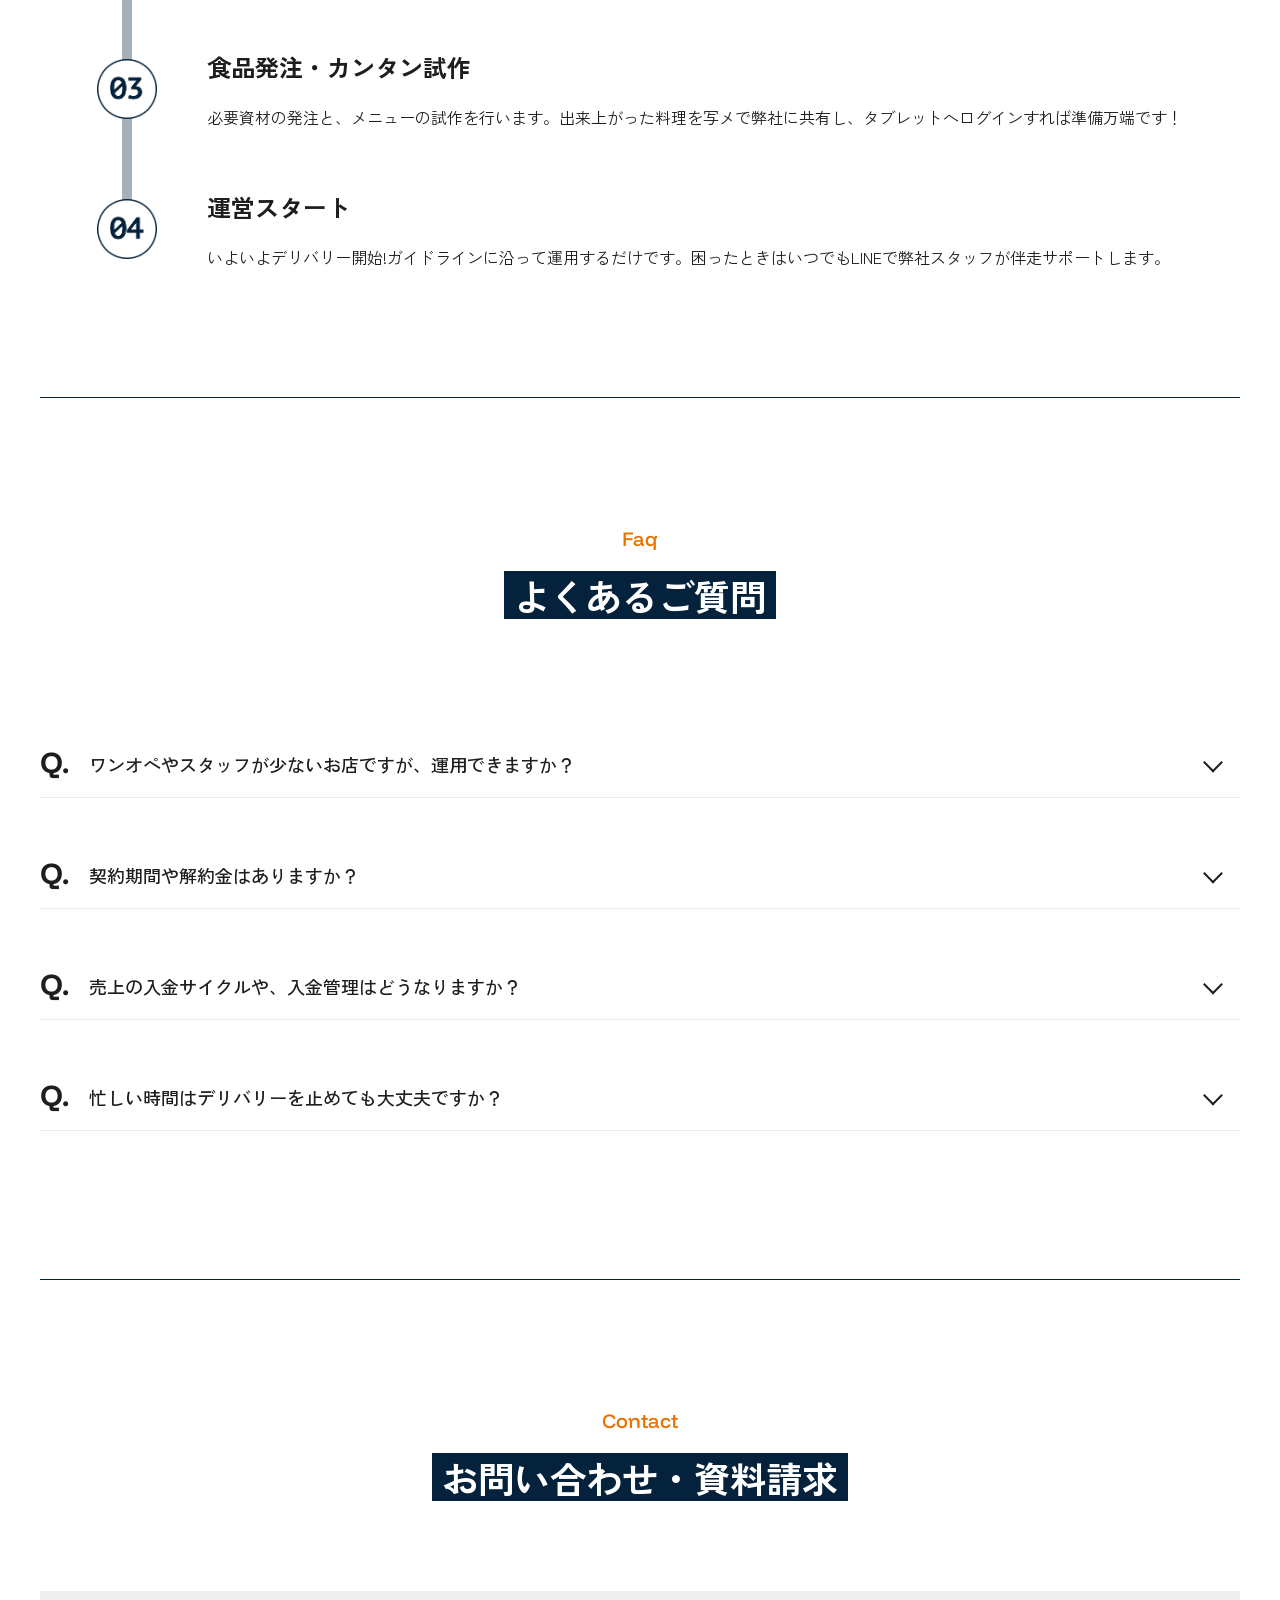
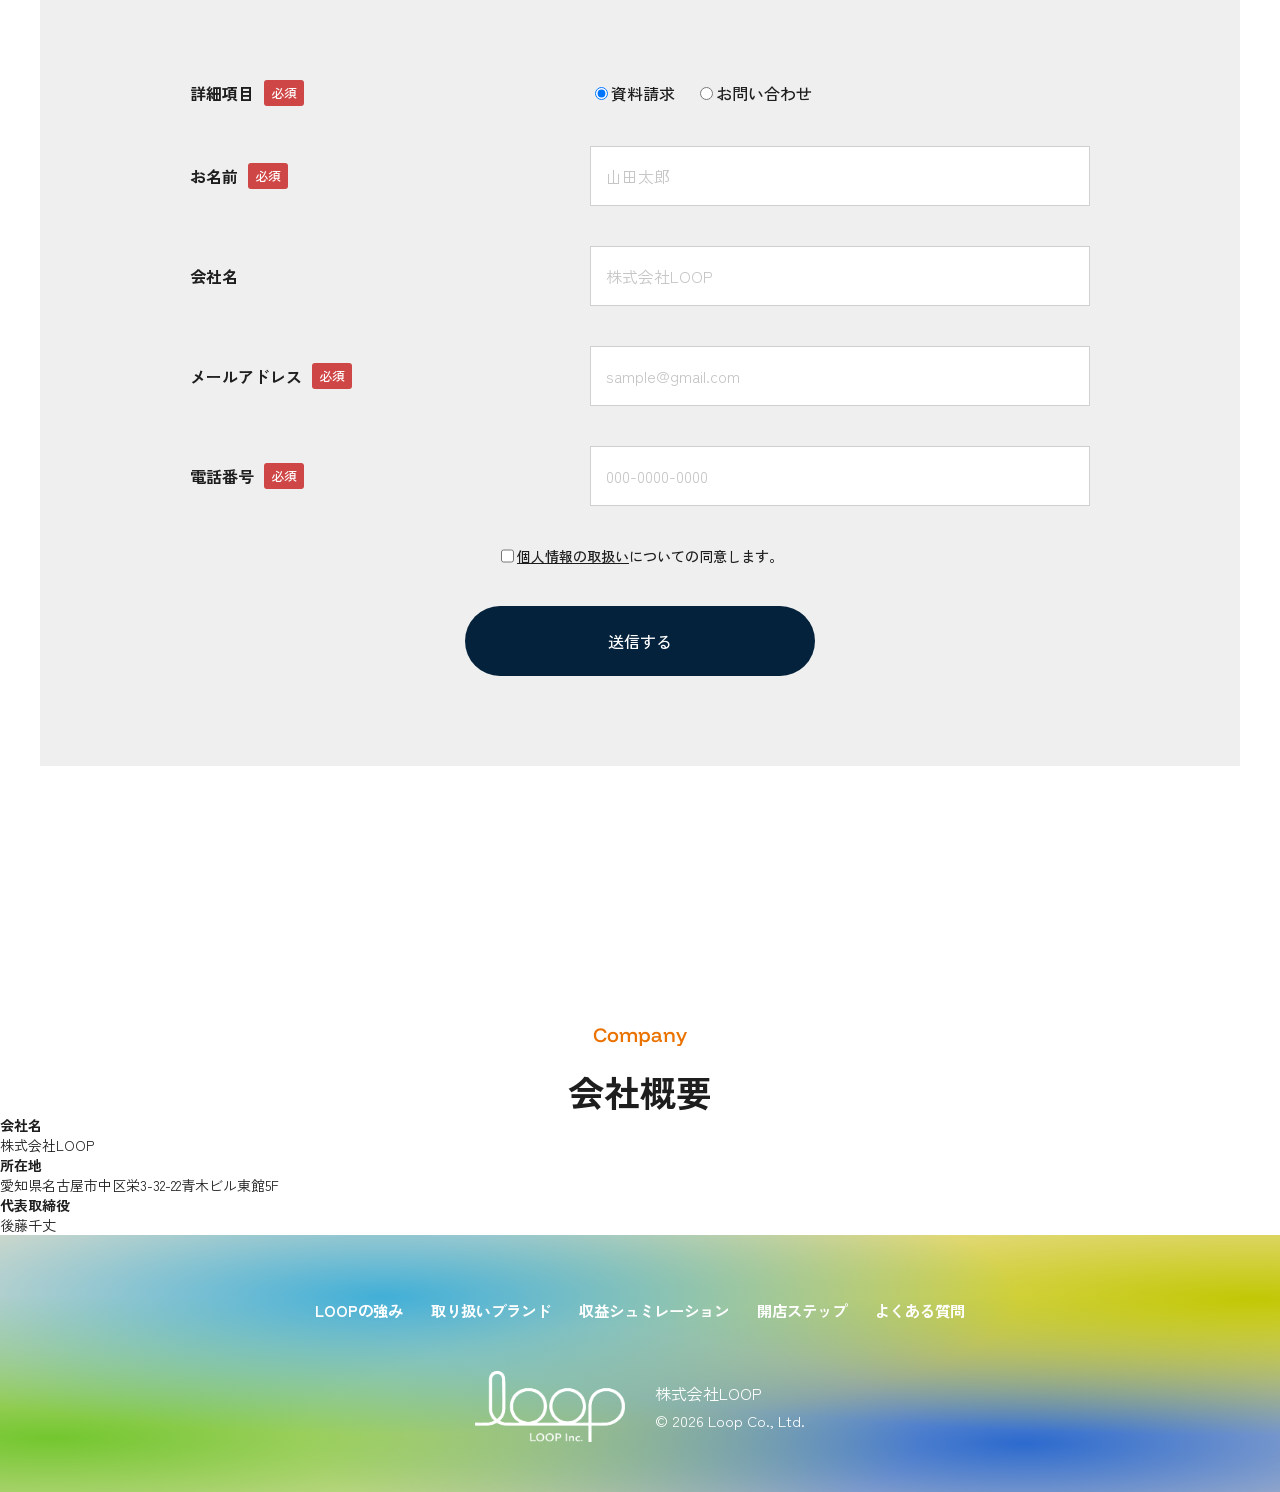
==== commit 3ba31c62: "Update index.html" ====
--- a/index.html
+++ b/index.html
@@ -12,24 +12,26 @@
     <meta property="og:title" content="ブランドシェアで店舗の売り上げUP! | LOOP株式会社">
     <meta property="og:description" content="飲食店の空き時間を売上に。初期費用を抑えて、お店に「もう一つの売上の柱」をプラス。">
     <meta property="og:type" content="website">
-    <meta property="og:url" content="https://yodakawa.github.io/loop/">
-    <meta property="og:image" content="https://yodakawa.github.io/loop/assets/img/ogp.jpg">
+    <meta property="og:url" content="https://loop-deliver.com/">
+    <meta property="og:image" content="https://loop-deliver.com/assets/images/ogp.jpg">
 
     <meta name="twitter:card" content="summary_large_image">
     <meta name="twitter:title" content="ブランドシェアで店舗の売り上げUP! | LOOP株式会社">
     <meta name="twitter:description" content="飲食店の空き時間を売上に。初期費用を抑えて、お店に「もう一つの売上の柱」をプラス。">
-    <meta name="twitter:image" content="https://yodakawa.github.io/loop/assets/img/ogp.jpg">
-
-    <link rel="canonical" href="https://yodakawa.github.io/loop/">
+    <meta name="twitter:image" content="https://loop-deliver.com/assets/img">
+
+    <link rel="canonical" href="https://loop-deliver.com/">
 
     <link rel="icon" href="assets/img/favicon.png" sizes="any">
-    <link rel="apple-touch-icon" href="assets/img/apple-touch-icon.png">
+    <link rel="apple-touch-icon" href="assets/images/apple-touch-icon.png">
     <link rel="stylesheet" href="assets/css/reset.css">
     <link rel="stylesheet" href="assets/css/common.css">
-    
+
     <link rel="preconnect" href="https://fonts.googleapis.com">
     <link rel="preconnect" href="https://fonts.gstatic.com" crossorigin>
-    <link href="https://fonts.googleapis.com/css2?family=Funnel+Display:wght@300..800&family=Zen+Kaku+Gothic+Antique:wght@300;400;500;700;900&display=swap" rel="stylesheet">
+    <link
+        href="https://fonts.googleapis.com/css2?family=Funnel+Display:wght@300..800&family=Zen+Kaku+Gothic+Antique:wght@300;400;500;700;900&display=swap"
+        rel="stylesheet">
 </head>
 
 <body>
@@ -6004,18 +6006,22 @@
                     </h2>
                 </div>
                 <div class="contact-contents js-fade">
-                    <form action="https://api.web3forms.com/submit" method="POST" id="contact-form">
-                        <input type="hidden" name="access_key" value="b4a4d401-6ef9-4692-850b-d1929f954ba4">
-                        <input type="hidden" name="subject" value="Webサイトからお問い合わせがありました。">
-                        
+                    <iframe name="hidden_iframe" style="display:none;"
+                        onload="if(submitted) {alert('お問い合わせを送信しました。'); window.location.reload();}"></iframe>
+                    <script type="text/javascript">
+                        var submitted = false;
+                    </script>
+                    <form
+                        action="https://script.google.com/macros/s/AKfycbx7Xwp3L1WpvvqhN4qdnZ0CDjiFhYPIhNAOwEbkGGfIBlZAKEA7czg2FDzoxEb2sPZz/exec"
+                        method="POST" id="contact-form" target="hidden_iframe" onsubmit="submitted=true;">
                         <div class="contact-contents__about">
                             <h4>詳細項目<span>必須</span></h4>
                             <div class="contact-contents__about-inner">
                                 <label>
-                                    <input type="radio" name="form-toggle" value="request" checked
+                                    <input type="radio" name="form-toggle" value="資料請求" checked
                                         onchange="toggleFields()">資料請求</label>
                                 <label>
-                                    <input type="radio" name="form-toggle" value="inquiry"
+                                    <input type="radio" name="form-toggle" value="お問い合わせ"
                                         onchange="toggleFields()">お問い合わせ</label>
                             </div>
                         </div>
@@ -6075,6 +6081,32 @@
             </div>
             </div>
         </section>
+        <section class="company">
+            <div class="company-inner">
+                <div class="title js-fade">
+                    <h3>Company</h3>
+                    <h2>
+                        <div class="title-main">会社概要</div>
+                    </h2>
+                </div>
+                <div class="company-contents">
+                    <ul class="company-contents__list">
+                        <li>
+                            <h4>会社名</h4>
+                            <p>株式会社LOOP</p>
+                        </li>
+                        <li>
+                            <h4>所在地</h4>
+                            <p>愛知県名古屋市中区栄3-32-22青木ビル東館5F</p>
+                        </li>
+                        <li>
+                            <h4>代表取締役</h4>
+                            <p>後藤千丈</p>
+                        </li>
+                    </ul>
+                </div>
+            </div>
+        </section>
     </main>
     <footer class="footer">
         <div class="footer-inner">
@@ -6189,44 +6221,24 @@
 
         });
 
-        const form = document.getElementById('contact-form');
-        const submitBtn = form.querySelector('button[type="submit"]');
-
-        form.addEventListener('submit', async (e) => {
-            e.preventDefault();
-
-            const formData = new FormData(form);
-            
-            const originalText = submitBtn.textContent;
-
-            submitBtn.textContent = "送信中";
-            submitBtn.disabled = true;
-
-            try {
-                const response = await fetch("https://api.web3forms.com/submit", {
-                    method: "POST",
-                    body: formData
-                });
-
-                const data = await response.json();
-
-                if (response.ok) {
-                    alert("お問い合わせが送信されました。");
-                    form.reset();
-                } else {
-                    alert("通信エラーが発生しました。もう一度お試しください。");
-                }
-
-            } catch (error) {
-                alert("問題が発生しました。もう一度お試しください。");
-            } finally {
-                submitBtn.textContent = originalText;
-                submitBtn.disabled = false;
+        function toggleFields() {
+            const selectedRadio = document.querySelector('input[name="form-toggle"]:checked');
+            const inquiryFields = document.getElementById('inquiry-only-fields');
+
+            const inputs = inquiryFields.querySelectorAll('input, select, textarea');
+
+            if (selectedRadio && selectedRadio.value === "お問い合わせ") {
+                inquiryFields.style.display = 'flex';
+
+                inputs.forEach(input => input.disabled = false);
+            } else {
+                inquiryFields.style.display = 'none';
+
+                inputs.forEach(input => input.disabled = true);
             }
-        });
-
+        }
     </script>
-
+    </script>
 </body>
 
 </html>
--- a/assets/css/common.css
+++ b/assets/css/common.css
@@ -3236,10 +3236,17 @@
     .contact-contents__about-inner {
         width: 300px;
     }
+    .contact-contents__item.textarea textarea {
+        width:300px;
+    }
+
 
     .contact-contents__item label input {
         width: 300px;
         height: 50px;
+    }
+    .contact-contents__about.second .contact-contents__about-inner {
+        width:300px;
     }
 
     .contact-contents__sumit {
@@ -3439,4 +3446,4 @@
     .footer-company__copylight small {
         font-size: 1.0rem;
     }
-}+}
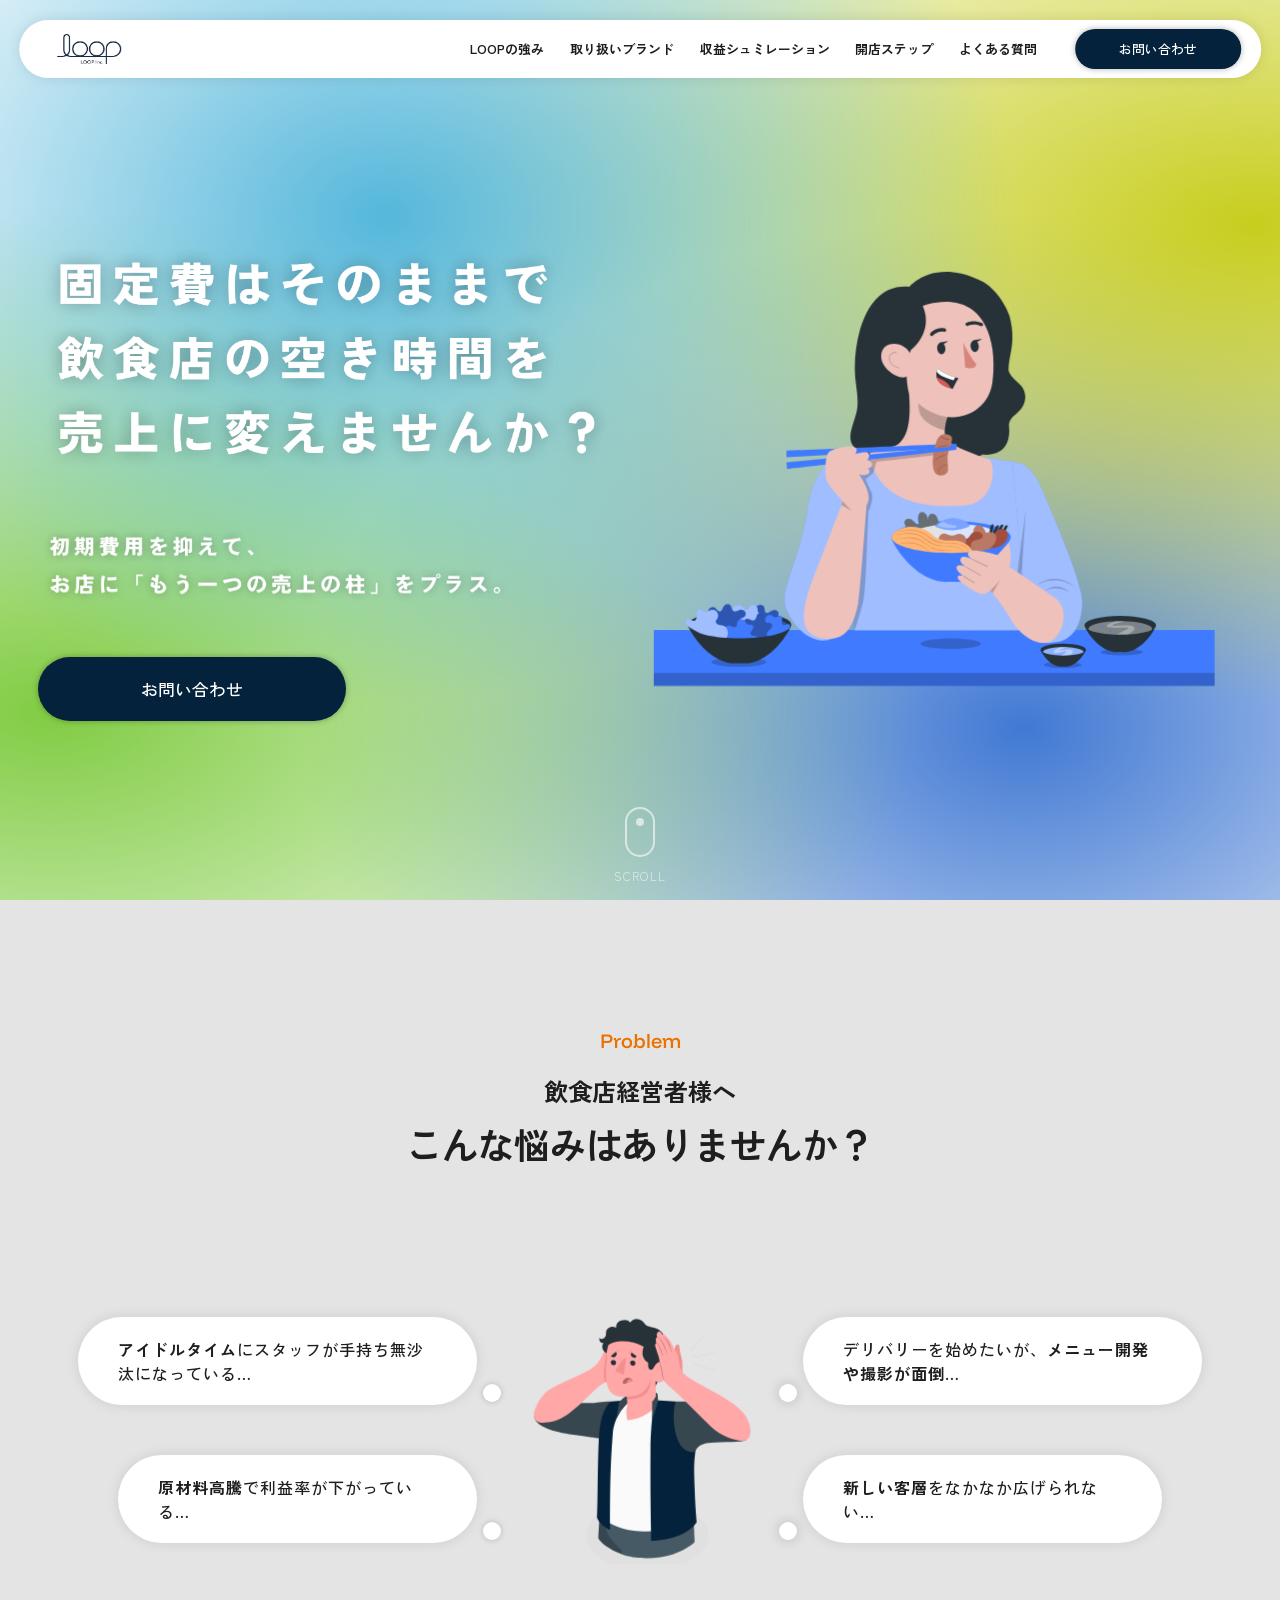
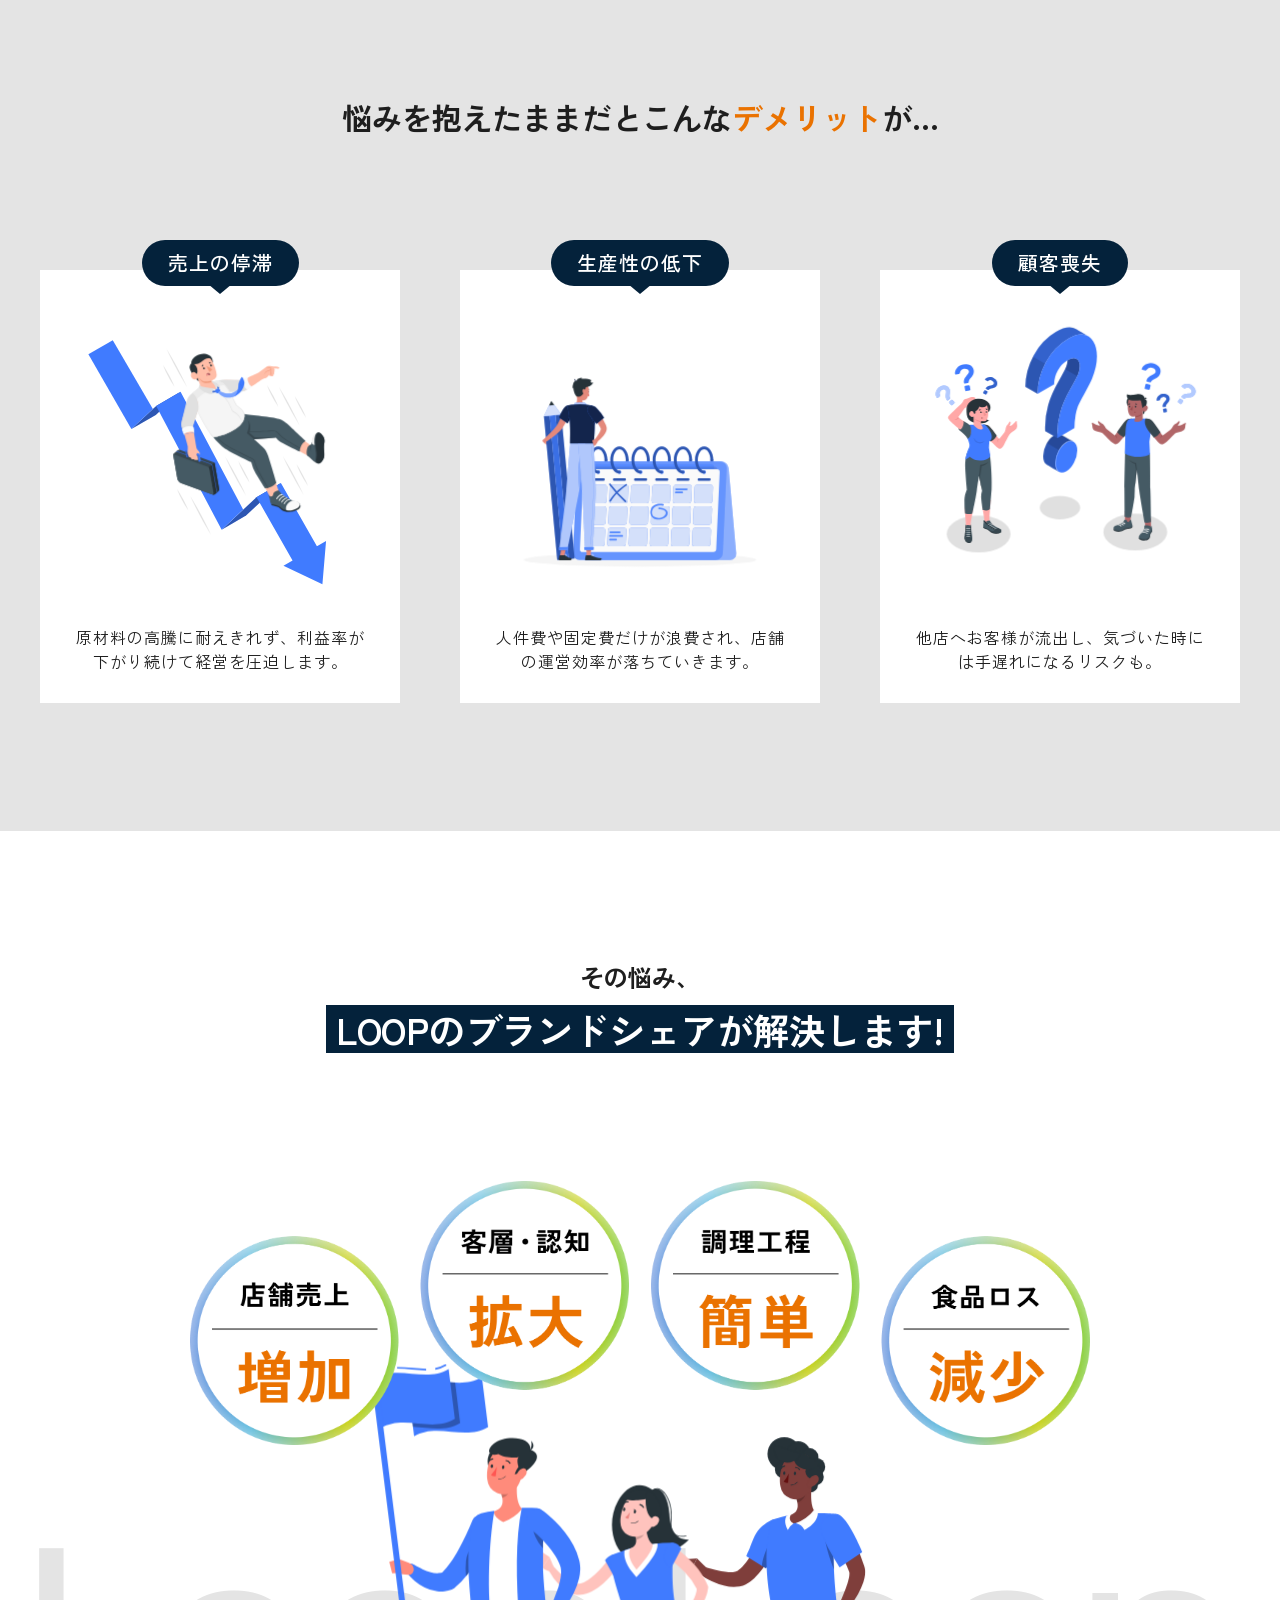
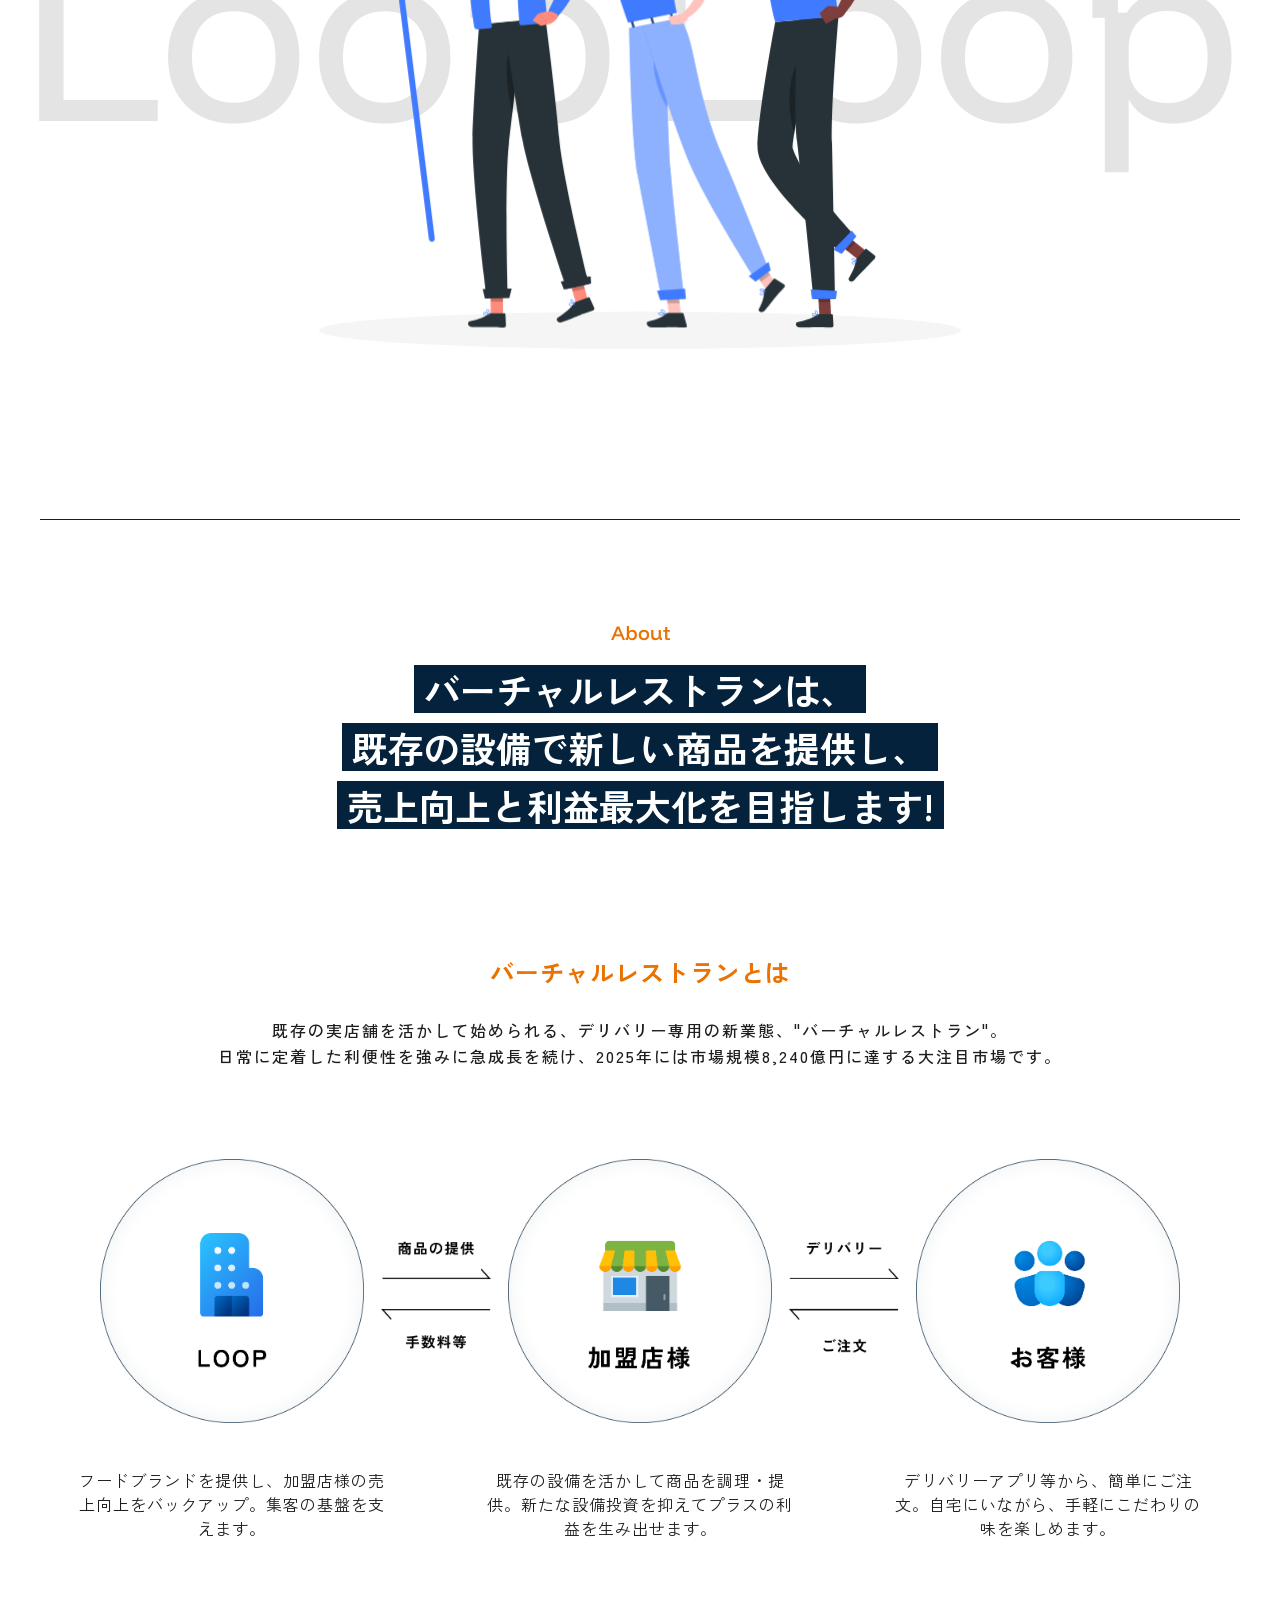
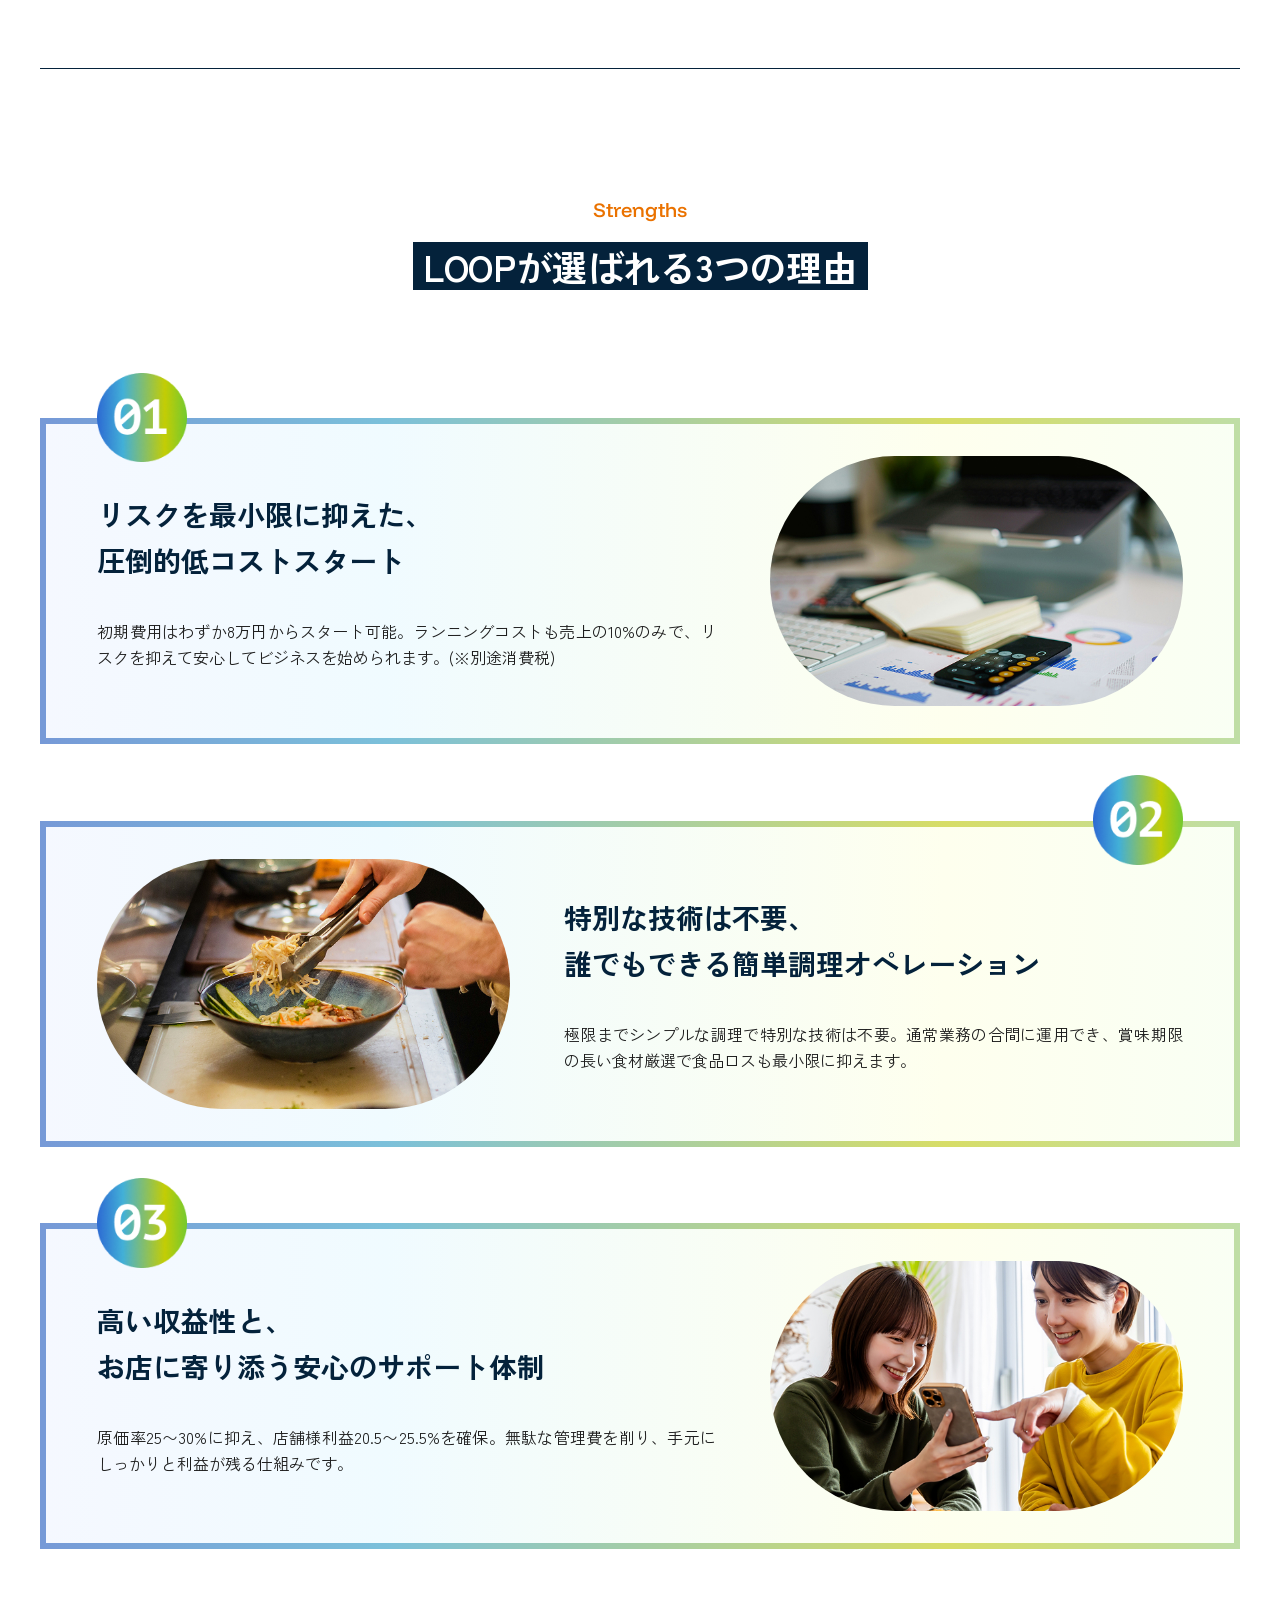
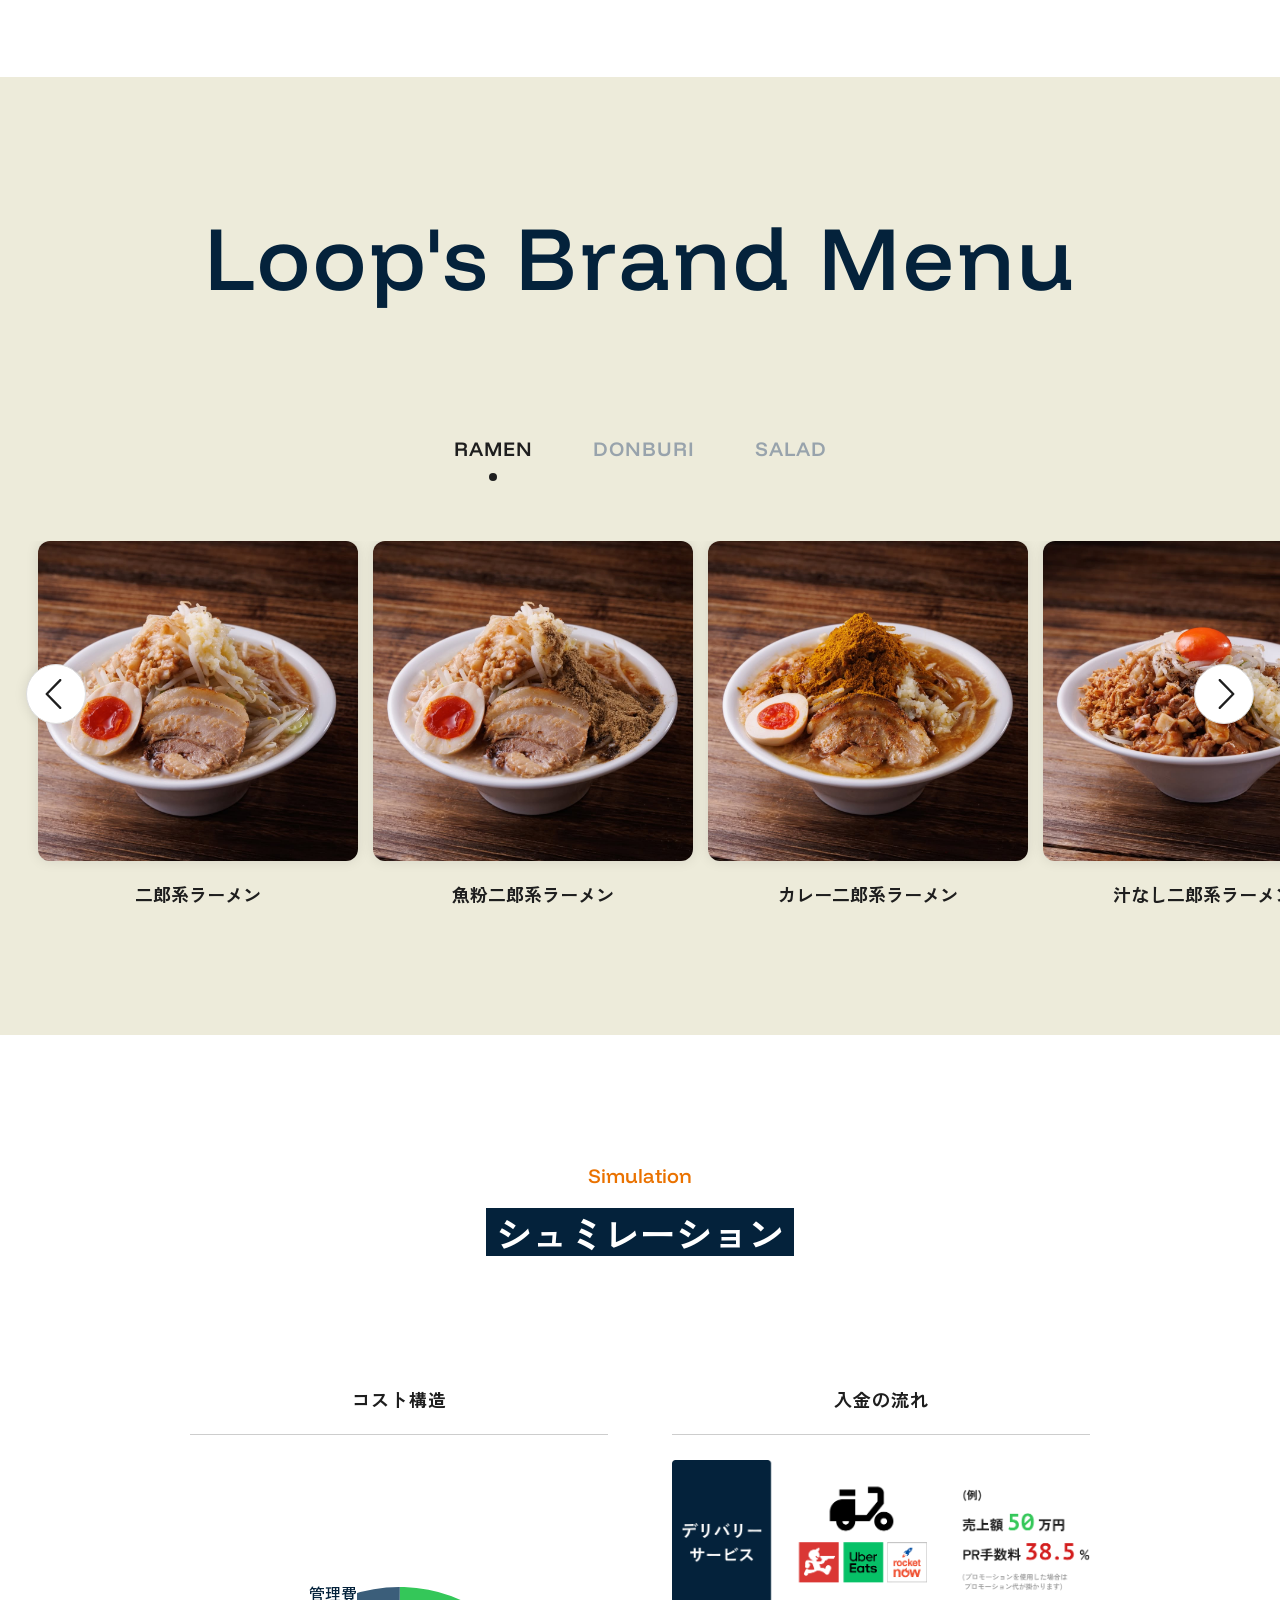
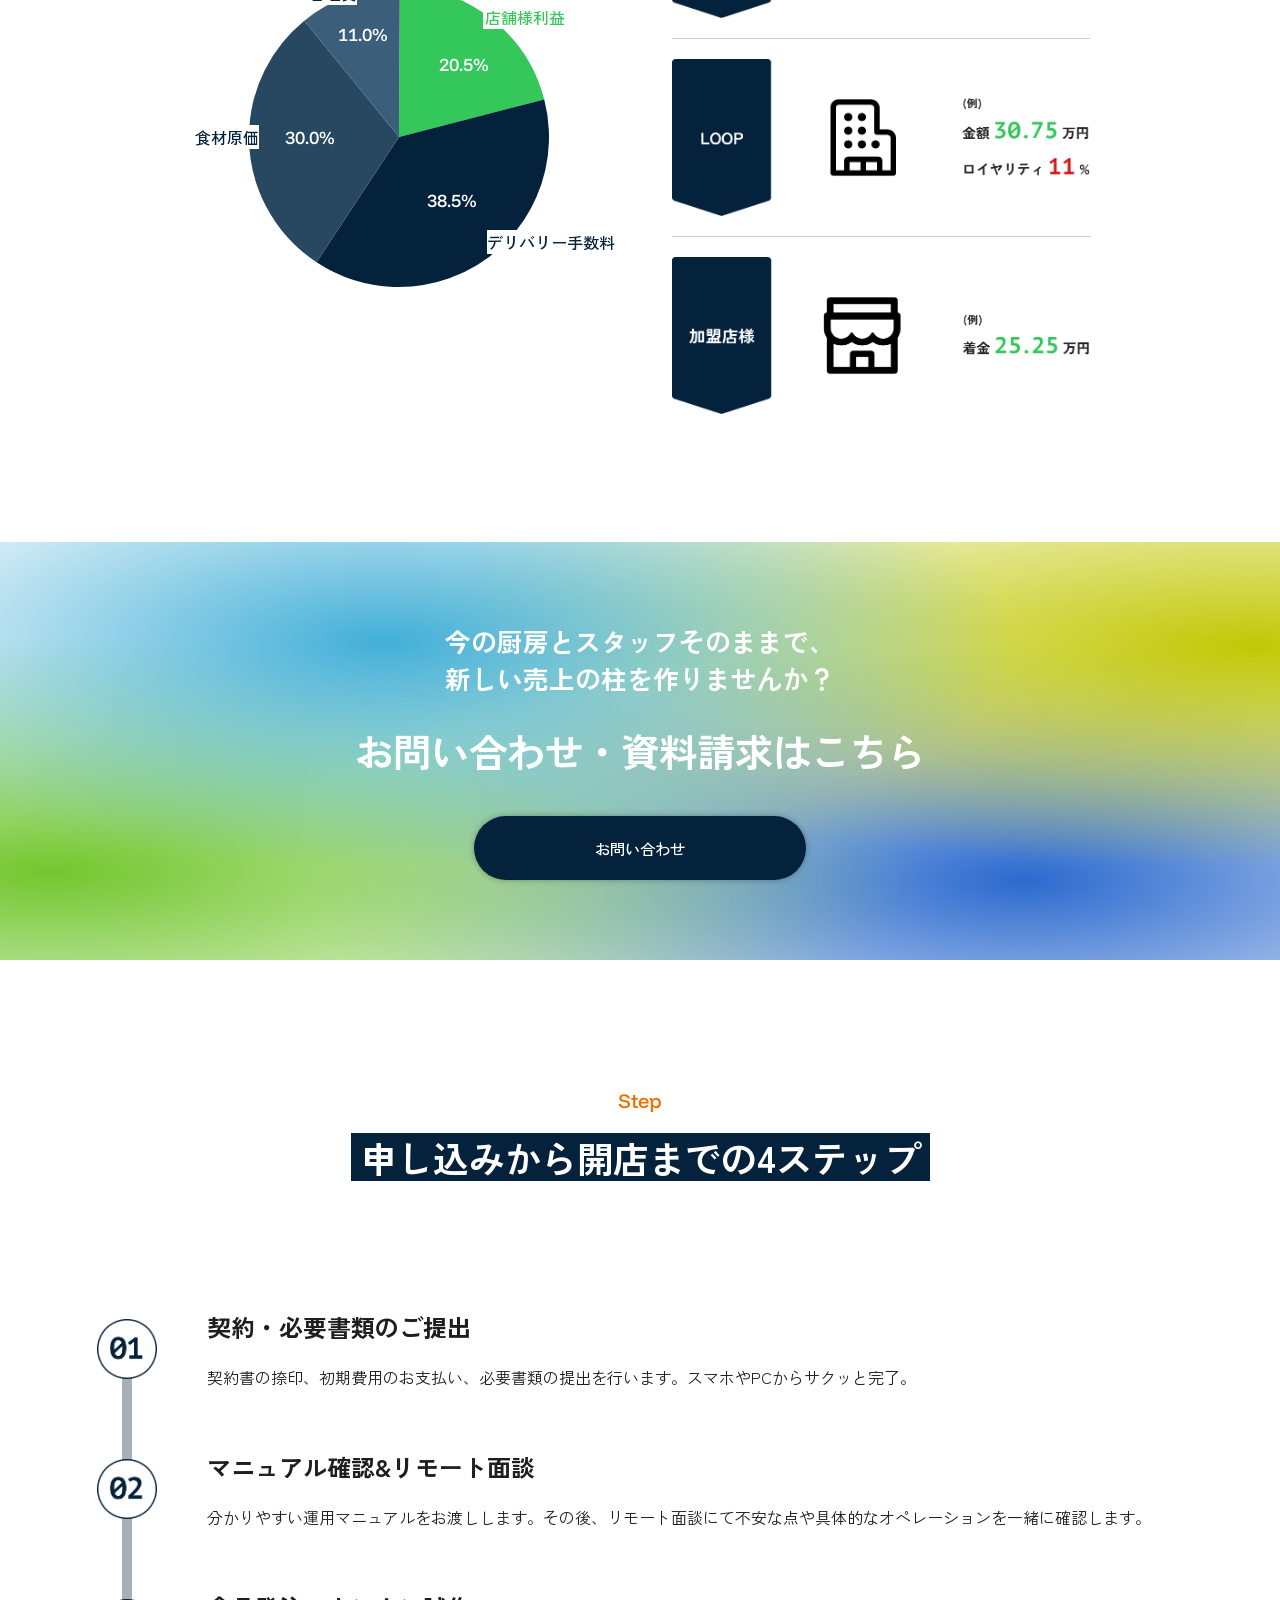
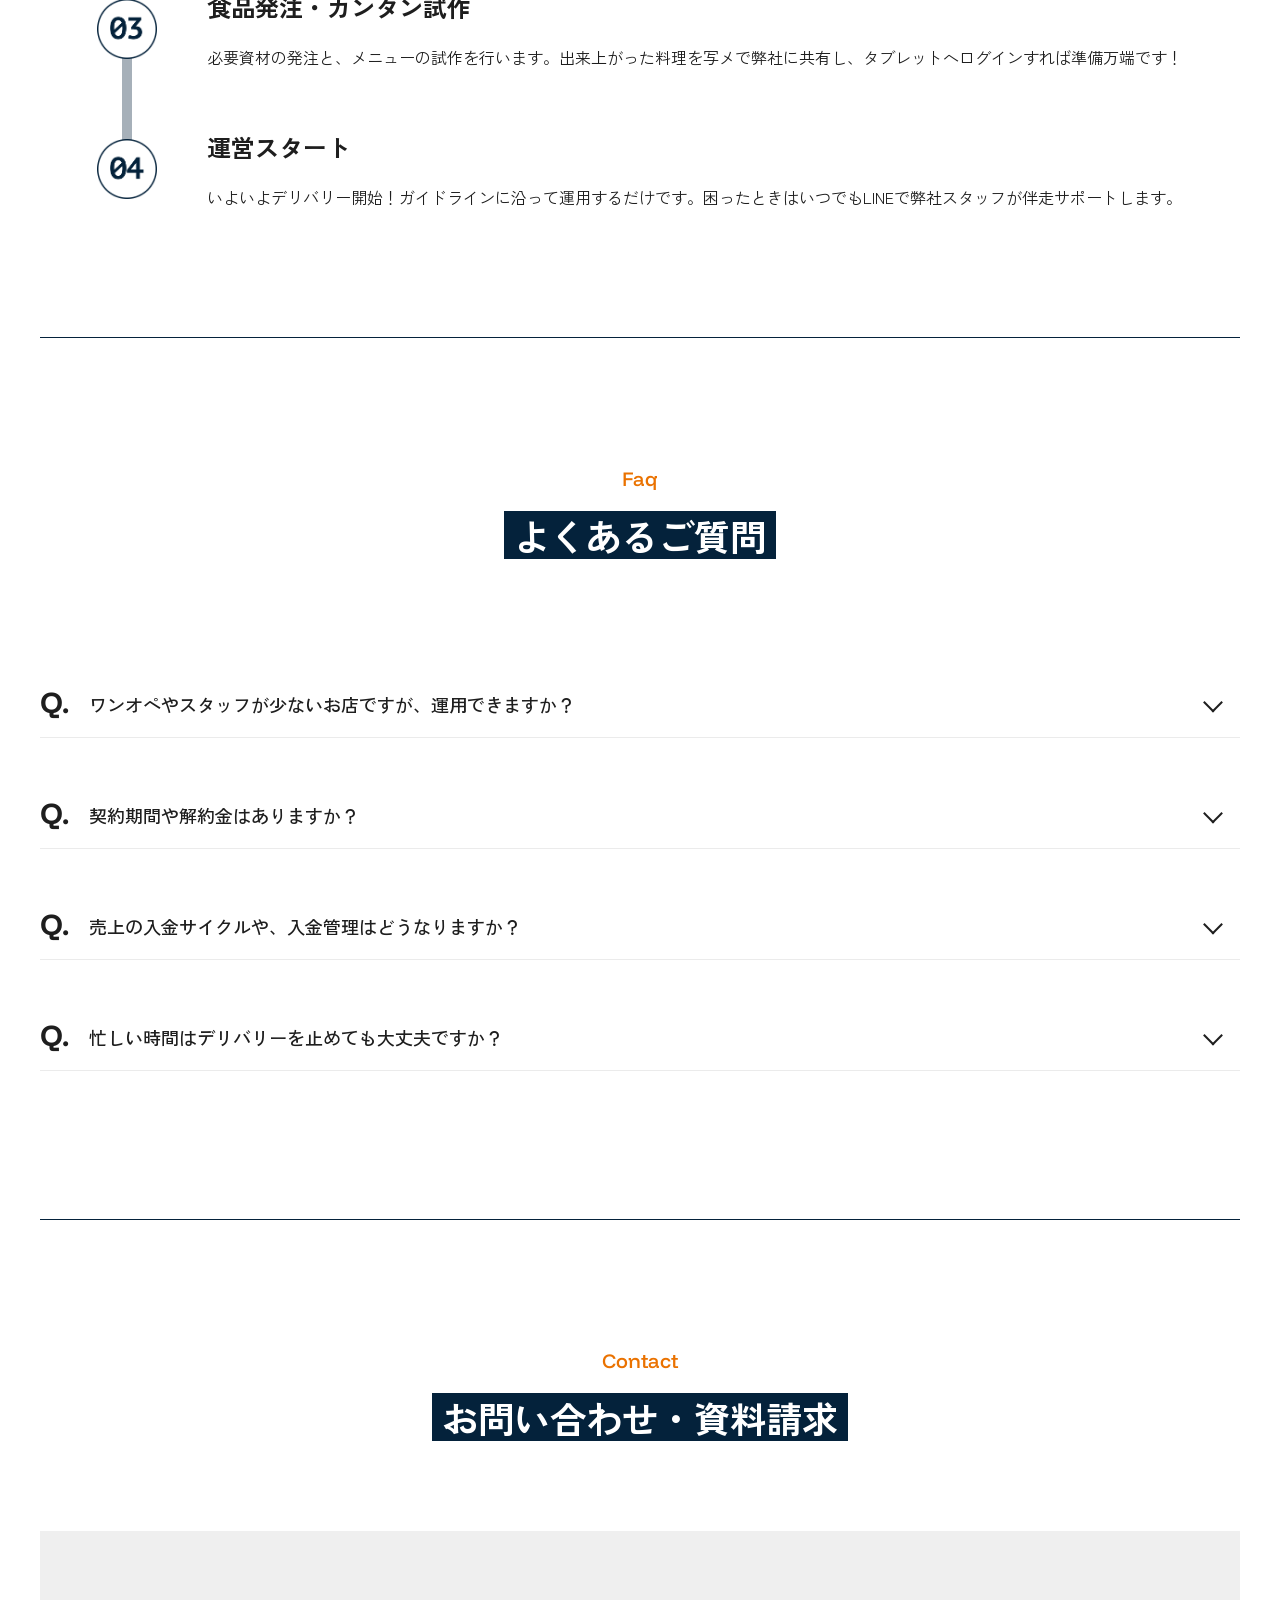
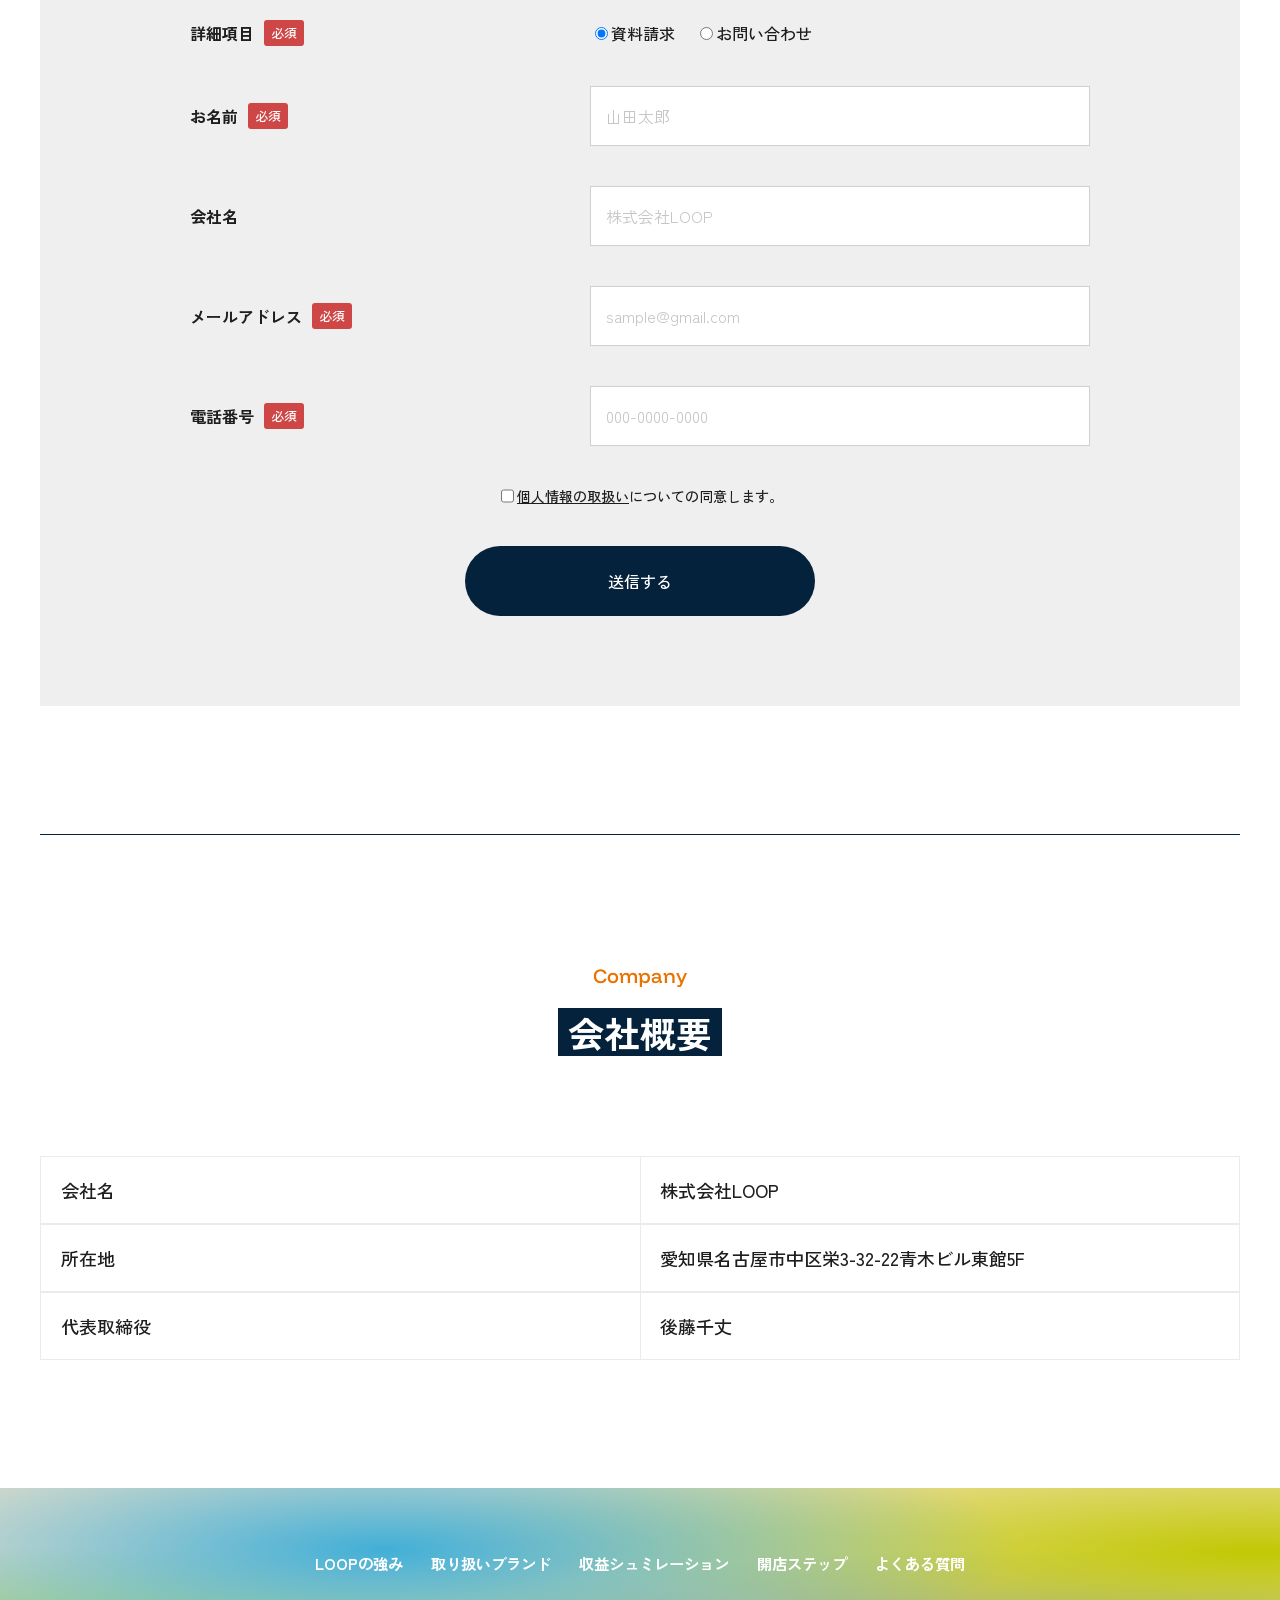
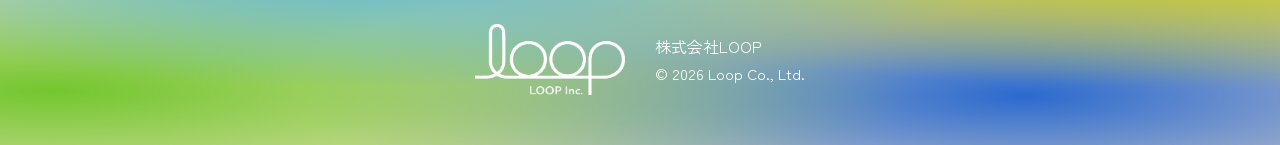
==== commit 68b4121f: "Update index.html" ====
--- a/index.html
+++ b/index.html
@@ -5934,7 +5934,7 @@
                             </div>
                             <div class="step-contents__text">
                                 <h4>運営スタート</h4>
-                                <p>いよいよデリバリー開始!ガイドラインに沿って運用するだけです。困ったときはいつでもLINEで弊社スタッフが伴走サポートします。</p>
+                                <p>いよいよデリバリー開始！ガイドラインに沿って運用するだけです。困ったときはいつでもLINEで弊社スタッフが伴走サポートします。</p>
                             </div>
                         </li>
                     </ul>
--- a/assets/css/common.css
+++ b/assets/css/common.css
@@ -49,14 +49,14 @@
 }
 
 .js-fade {
-  opacity: 0;
-  transform: translateY(30px);
-  transition: opacity 1s ease, transform 0.8s ease;
+    opacity: 0;
+    transform: translateY(30px);
+    transition: opacity 1s ease, transform 0.8s ease;
 }
 
 .js-fade.is-show {
-  opacity: 1;
-  transform: translateY(0);
+    opacity: 1;
+    transform: translateY(0);
 }
 
 .header {
@@ -73,7 +73,7 @@
     background-color: #fff;
     box-shadow: 0 0 1vw 0 rgba(0, 0, 0, 0.1);
     border-radius: 200px;
-    height: 5vw;
+    height: 4.5vw;
     padding: 0 1.5vw 0 3vw;
     z-index: 999;
 }
@@ -102,7 +102,7 @@
 
 .header-nav ul li a {
     font-weight: 600;
-    font-size: 1.1vw;
+    font-size: 1vw;
 }
 
 .header-logo {
@@ -121,12 +121,18 @@
     align-items: center;
     color: #fff;
     font-weight: 500;
-    height: 3.3vw;
+    height: 3.1vw;
     width: 13vw;
-    font-size: 1.1vw;
+    font-size: 1vw;
     font-weight: 500;
     border-radius: 100px;
     box-shadow: 0 0 0.5vw 0 rgba(0, 0, 0, 0.3);
+    transition: 0.5s;
+}
+
+.header-cv_button:hover {
+    transition: 0.5s;
+    opacity: 0.8;
 }
 
 @media screen and (max-width: 900px) {
@@ -192,7 +198,7 @@
         gap: 40px;
         padding: 160px 40px 40px;
         transition: right 0.4s cubic-bezier(0.16, 1, 0.3, 1);
-        overflow-y: auto;            
+        overflow-y: auto;
         -webkit-overflow-scrolling: touch;
     }
 
@@ -226,7 +232,7 @@
         display: flex;
         justify-content: center;
         transform: translateZ(-1px);
-        padding:20vw 0;
+        padding: 20vw 0;
     }
 
     .menu-toggle-input:checked~.menu-btn-label span:nth-child(1) {
@@ -489,7 +495,7 @@
 
 .fv {
     height: 100vh;
-    min-height:800px;
+    min-height: 800px;
     width: 100%;
     background: radial-gradient(at 30% 24%, hsla(196, 65%, 55%, 0.9) 0px, transparent 50%),
         radial-gradient(at 98% 25%, hsla(62, 96%, 40%, 0.9) 0px, transparent 50%),
@@ -538,19 +544,21 @@
 }
 
 .fv h1 {
-    width:100%;
-}
+    width: 100%;
+}
+
 .fv h1 img {
-    width:45vw;
-    max-width:600px;
+    width: 45vw;
+    max-width: 600px;
 }
 
 .fv h2 {
-    width:100%;
-}
+    width: 100%;
+}
+
 .fv h2 img {
-    width:37vw;
-    max-width:500px;
+    width: 37vw;
+    max-width: 500px;
 }
 
 .fv-svg {
@@ -670,8 +678,9 @@
 
 @media screen and (min-width: 1441px) {
     .fv {
-        max-height:1000px;
-    }
+        max-height: 1000px;
+    }
+
     .fv-inner {
         gap: 50px;
         padding: 0 50px;
@@ -716,8 +725,8 @@
 
 @media screen and (max-width: 700px) {
     .fv {
-        height:auto;
-        min-height:680px;
+        height: auto;
+        min-height: 680px;
     }
 
     .fv-inner {
@@ -728,22 +737,24 @@
     }
 
     .fv h1 {
-        width:100%;
-        order:2;
-    }
+        width: 100%;
+        order: 2;
+    }
+
     .fv h1 img {
-        width:100%;
-        margin:0 auto;
+        width: 100%;
+        margin: 0 auto;
     }
 
     .fv h2 {
-        width:100%;
+        width: 100%;
         order: 3;
-        padding-left:5px;
-    }
+        padding-left: 5px;
+    }
+
     .fv h2 img {
-        width:100%;
-        margin:0 auto;
+        width: 100%;
+        margin: 0 auto;
     }
 
     .fv-cv_button {
@@ -766,8 +777,8 @@
 
     .fv-svg svg {
         width: 80%;
-        height:auto;
-        order:1;
+        height: auto;
+        order: 1;
     }
 
     .scroll_down {
@@ -1917,7 +1928,7 @@
 }
 
 .menu-tabs li {
-    flex: 0 0 380px;
+    flex: 0 0 25vw;
     text-align: center;
     scroll-snap-align: center;
 }
@@ -2048,13 +2059,13 @@
     .prev-btn {
         left: 20px;
         padding-right: 7px;
-        display:none;
+        display: none;
     }
 
     .next-btn {
         right: 20px;
         padding-left: 7px;
-        display:none;
+        display: none;
     }
 }
 
@@ -2151,37 +2162,37 @@
     position: relative;
 }
 
-.c-circle__view{
-    width:100%;
-    height:100%;
-    display:block;
-    overflow:visible;
+.c-circle__view {
+    width: 100%;
+    height: 100%;
+    display: block;
+    overflow: visible;
     transform: rotate(2deg);
 }
 
-.chart{
-    fill:none;
-    stroke-width:31.8309886184;
-    stroke-linecap:butt;
-
-    transform:rotate(-90deg);
-    transform-origin:center;
-}
-
-.chart-1{
-    stroke:#34C759;
-}
-
-.chart-2{
-    stroke:#04223b;
-}
-
-.chart-3{
-    stroke:#284862;
-}
-
-.chart-4{
-    stroke:#3b5e7a;
+.chart {
+    fill: none;
+    stroke-width: 31.8309886184;
+    stroke-linecap: butt;
+
+    transform: rotate(-90deg);
+    transform-origin: center;
+}
+
+.chart-1 {
+    stroke: #34C759;
+}
+
+.chart-2 {
+    stroke: #04223b;
+}
+
+.chart-3 {
+    stroke: #284862;
+}
+
+.chart-4 {
+    stroke: #3b5e7a;
 }
 
 .c-chart-text {
@@ -2410,8 +2421,9 @@
     .simulation-contents__inner {
         gap: 50px;
     }
+
     .simulation-cost__chart {
-        scale:80%;
+        scale: 80%;
     }
 
     .text-profit {
@@ -3203,6 +3215,13 @@
     font-size: 1.6rem;
     line-height: 2.4rem;
     font-weight: 500;
+    width: 100%;
+    transition: 0.5s;
+}
+
+.contact-contents__sumit button:hover {
+    opacity: 0.5;
+    transition: 0.5s;
 }
 
 ::placeholder {
@@ -3236,17 +3255,10 @@
     .contact-contents__about-inner {
         width: 300px;
     }
-    .contact-contents__item.textarea textarea {
-        width:300px;
-    }
-
 
     .contact-contents__item label input {
         width: 300px;
         height: 50px;
-    }
-    .contact-contents__about.second .contact-contents__about-inner {
-        width:300px;
     }
 
     .contact-contents__sumit {
@@ -3319,6 +3331,138 @@
     .contact-contents__sumit {
         width: 100%;
     }
+
+}
+
+.company {
+    padding: 0 3vw 10vw;
+}
+
+.company-inner {
+    width: 100%;
+    max-width: 1200px;
+    margin: 0 auto;
+}
+
+.company .title {
+    border-top: solid 1px #04223b;
+    width: 100%;
+}
+
+.company .title .title-main {
+    color: #fff;
+    background: #04223b;
+    padding: 0 10px;
+}
+
+.company-contents {
+    width: 100%;
+    padding-top: 100px;
+}
+
+.company-contents__list {
+    display: flex;
+    flex-direction: column;
+
+
+}
+
+.company-contents__list li {
+    border: solid 1px #ebebeb;
+    display: flex;
+    padding: 20px;
+    position: relative;
+    background-color:rgba(255,255,255,0.6)
+}
+
+.company-contents__list li:after {
+    content: "";
+    display: flex;
+    height: 100%;
+    width: 1px;
+    background-color: #ebebeb;
+    position: absolute;
+    top: 0;
+    right: 0;
+    left: 0;
+    margin: 0 auto;
+
+}
+
+.company-contents__list h4 {
+    font-size: 1.8rem;
+    line-height: 2.6rem;
+    font-weight: 500;
+    width: 50%;
+}
+
+.company-contents__list p {
+    font-size: 1.8rem;
+    line-height: 2.6rem;
+    font-weight: 500;
+    width: 50%;
+    padding-left: 20px;
+}
+
+@media screen and (max-width: 900px) {
+    .company-inner {
+        max-width: 600px;
+    }
+
+    .company-contents {
+        padding: 7vw 0;
+    }
+
+    .company-contents__list h4 {
+        font-size: 1.6rem;
+        line-height: 2.4rem;
+    }
+
+    .company-contents__list p {
+        font-size: 1.6rem;
+        line-height: 2.4rem;
+    }
+
+}
+
+@media screen and (max-width: 590px) {
+    .company {
+        padding: 0 20px 50px;
+        width: 100%;
+    }
+
+    .company-contents {
+        padding: 40px 20px;
+    }
+
+    .company-contents__list {
+        gap: 20px;
+    }
+
+    .company-contents__list li {
+        flex-direction: column;
+        gap: 0;
+        padding:0;
+    }
+
+    .company-contents__list h4 {
+        text-align: center;
+        width: 100%;
+        padding:10px;
+    }
+
+    .company-contents__list p {
+        padding-left: 0;
+        text-align: center;
+        width: 100%;
+        border-top:solid 1px #ededed;
+        padding:10px;
+    }
+    .company-contents__list li:after {
+    content: "";
+    display: none;
+
+}
 
 }
 
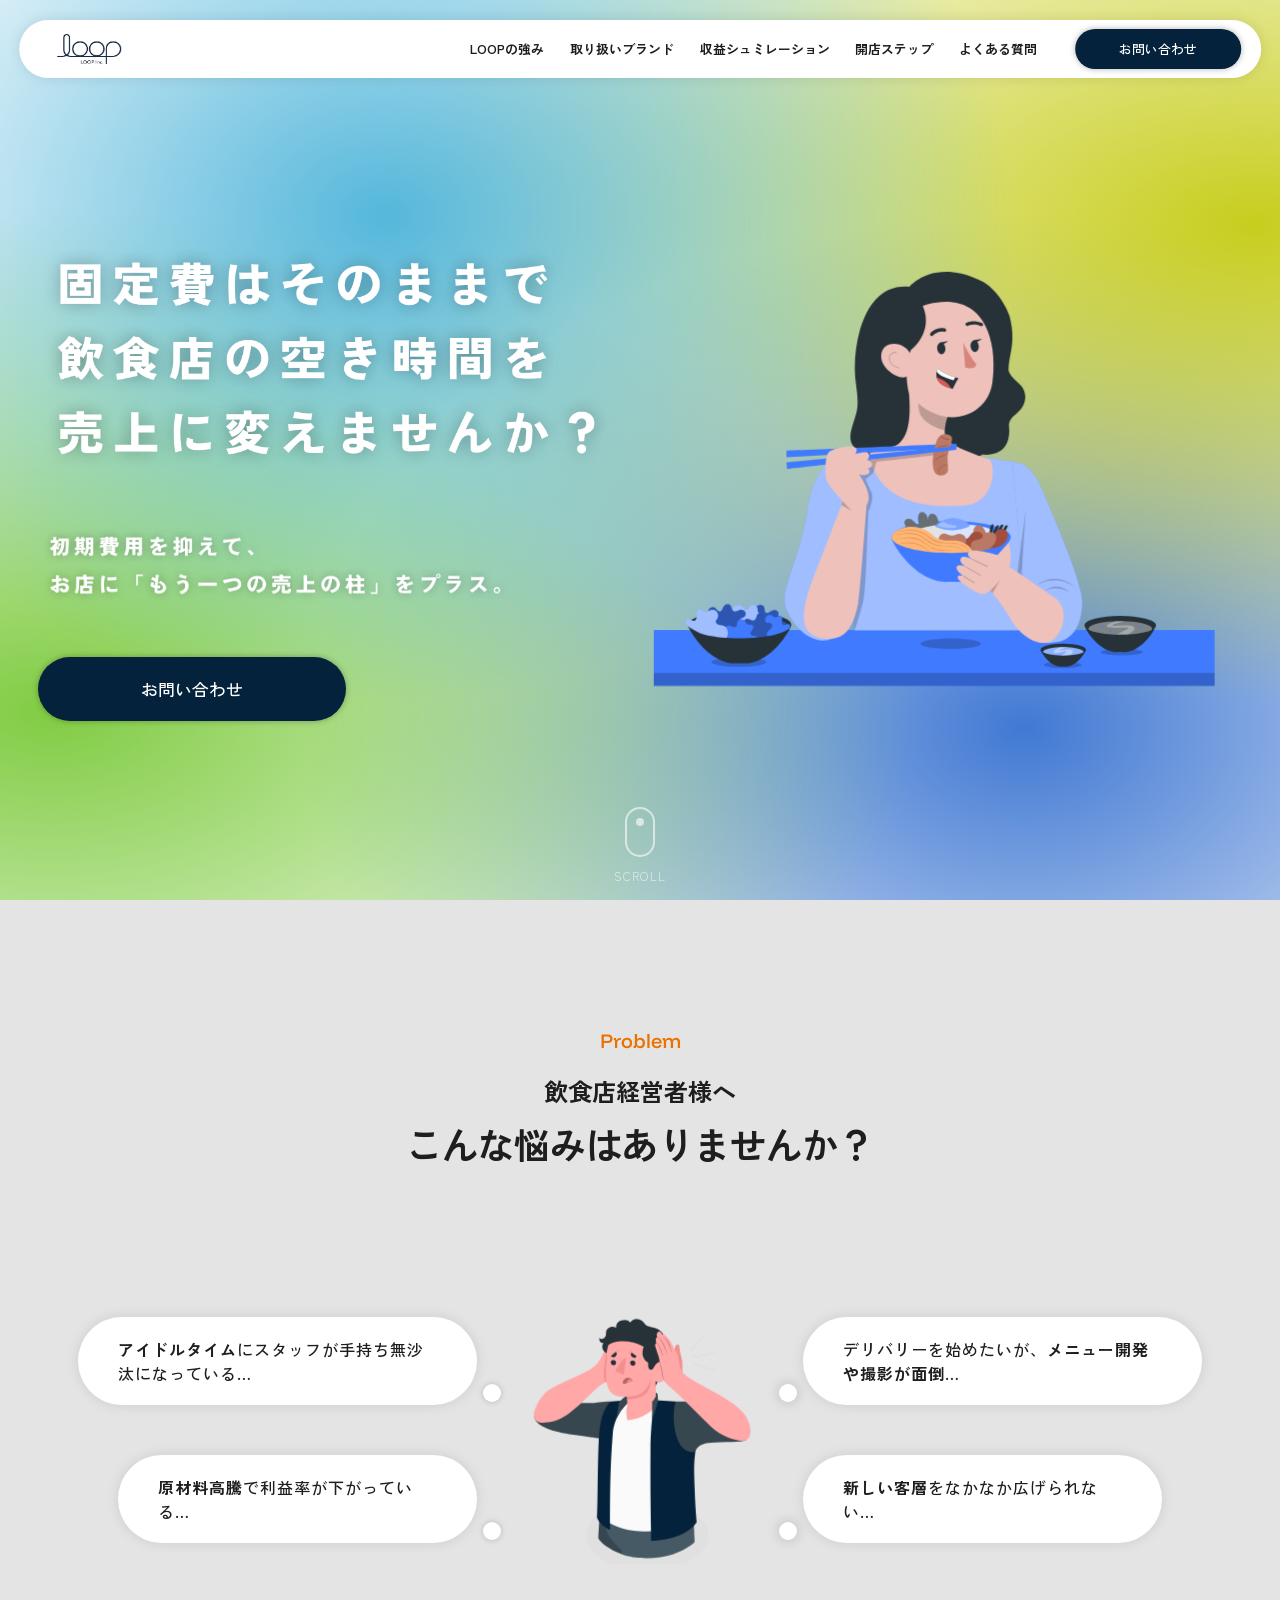
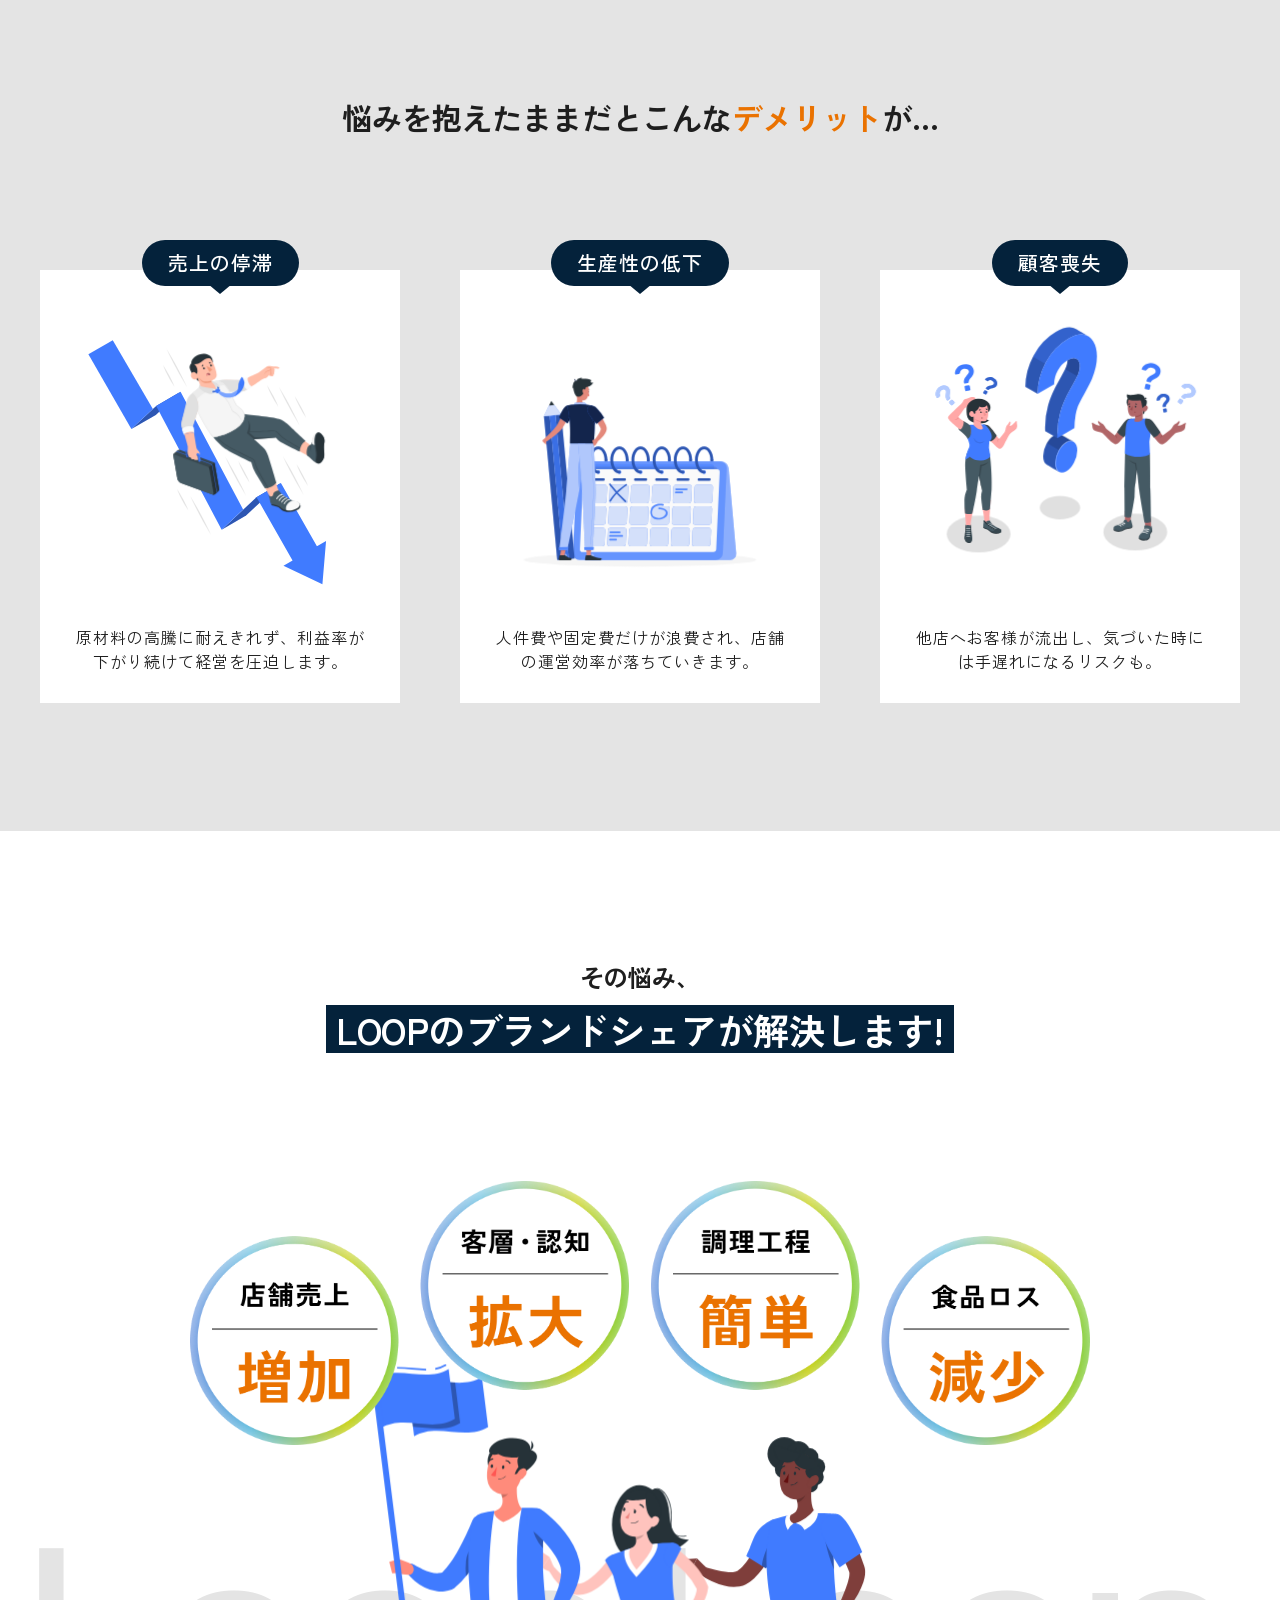
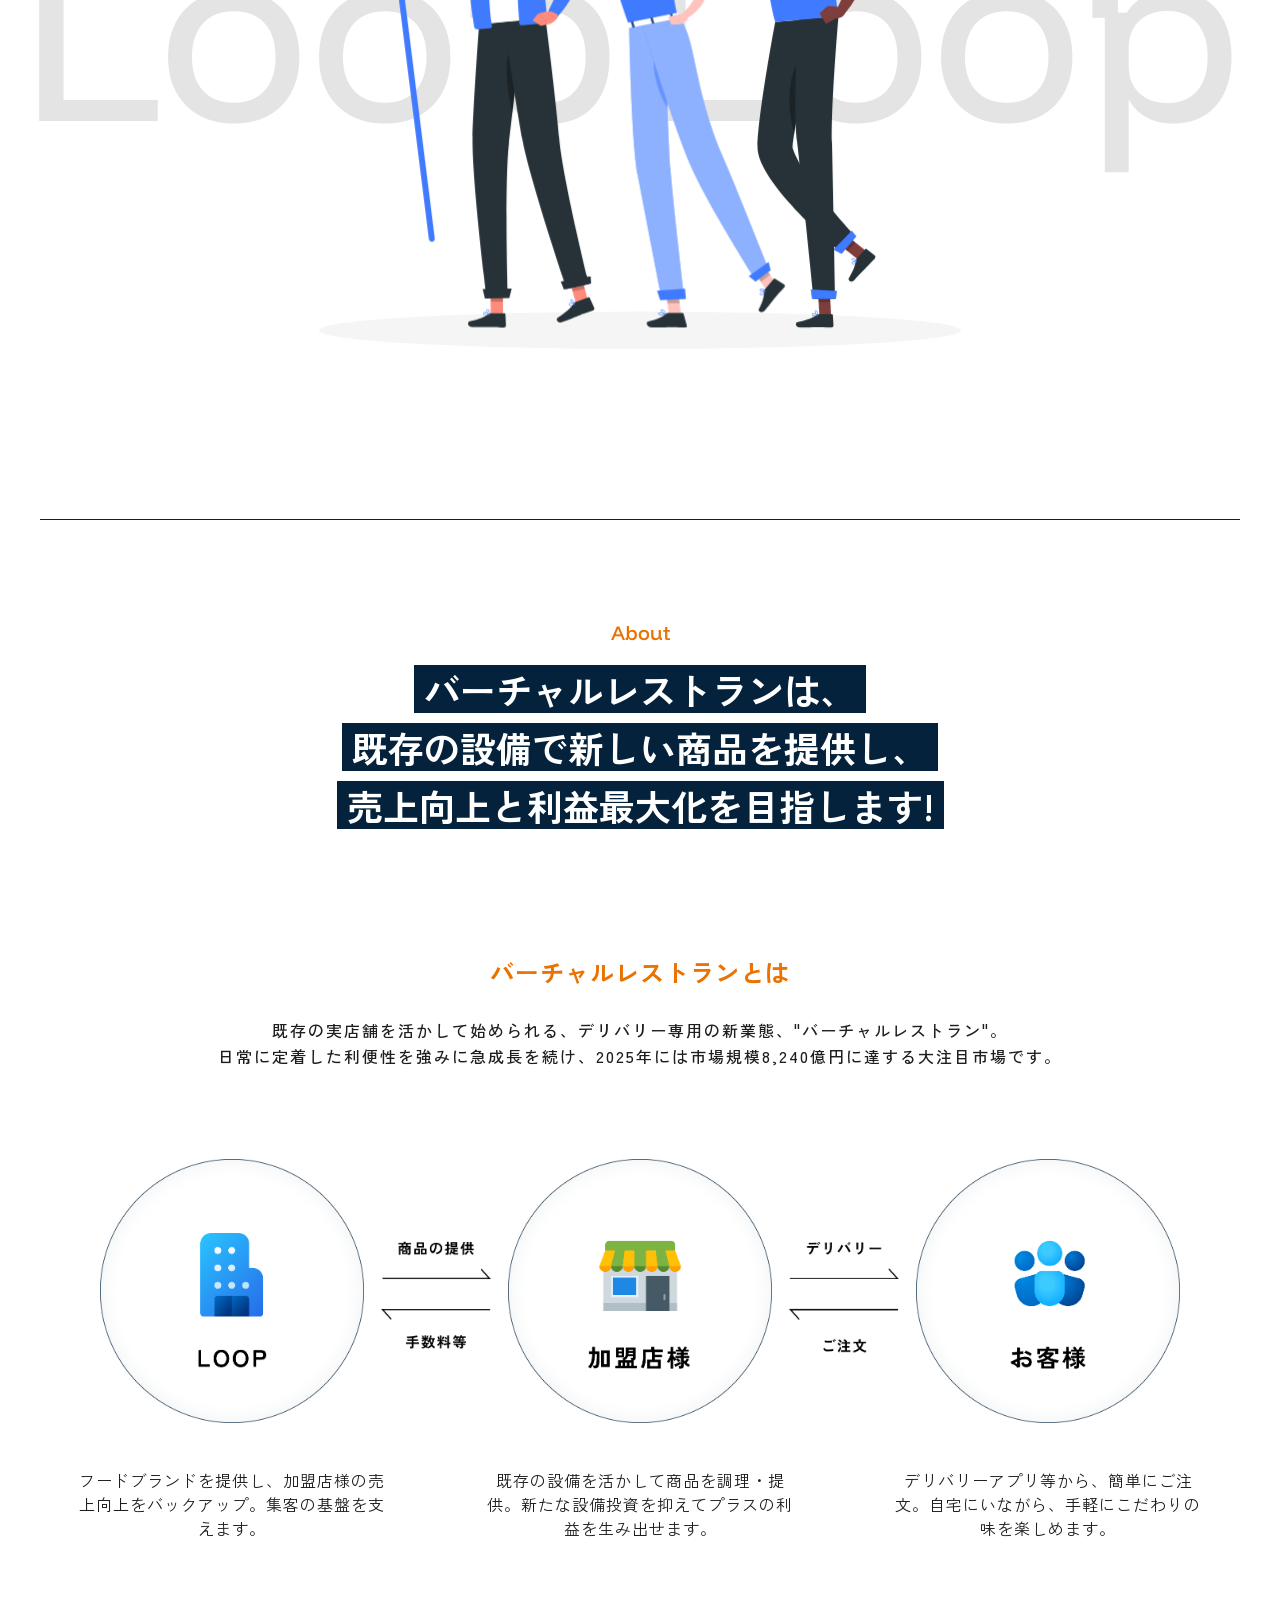
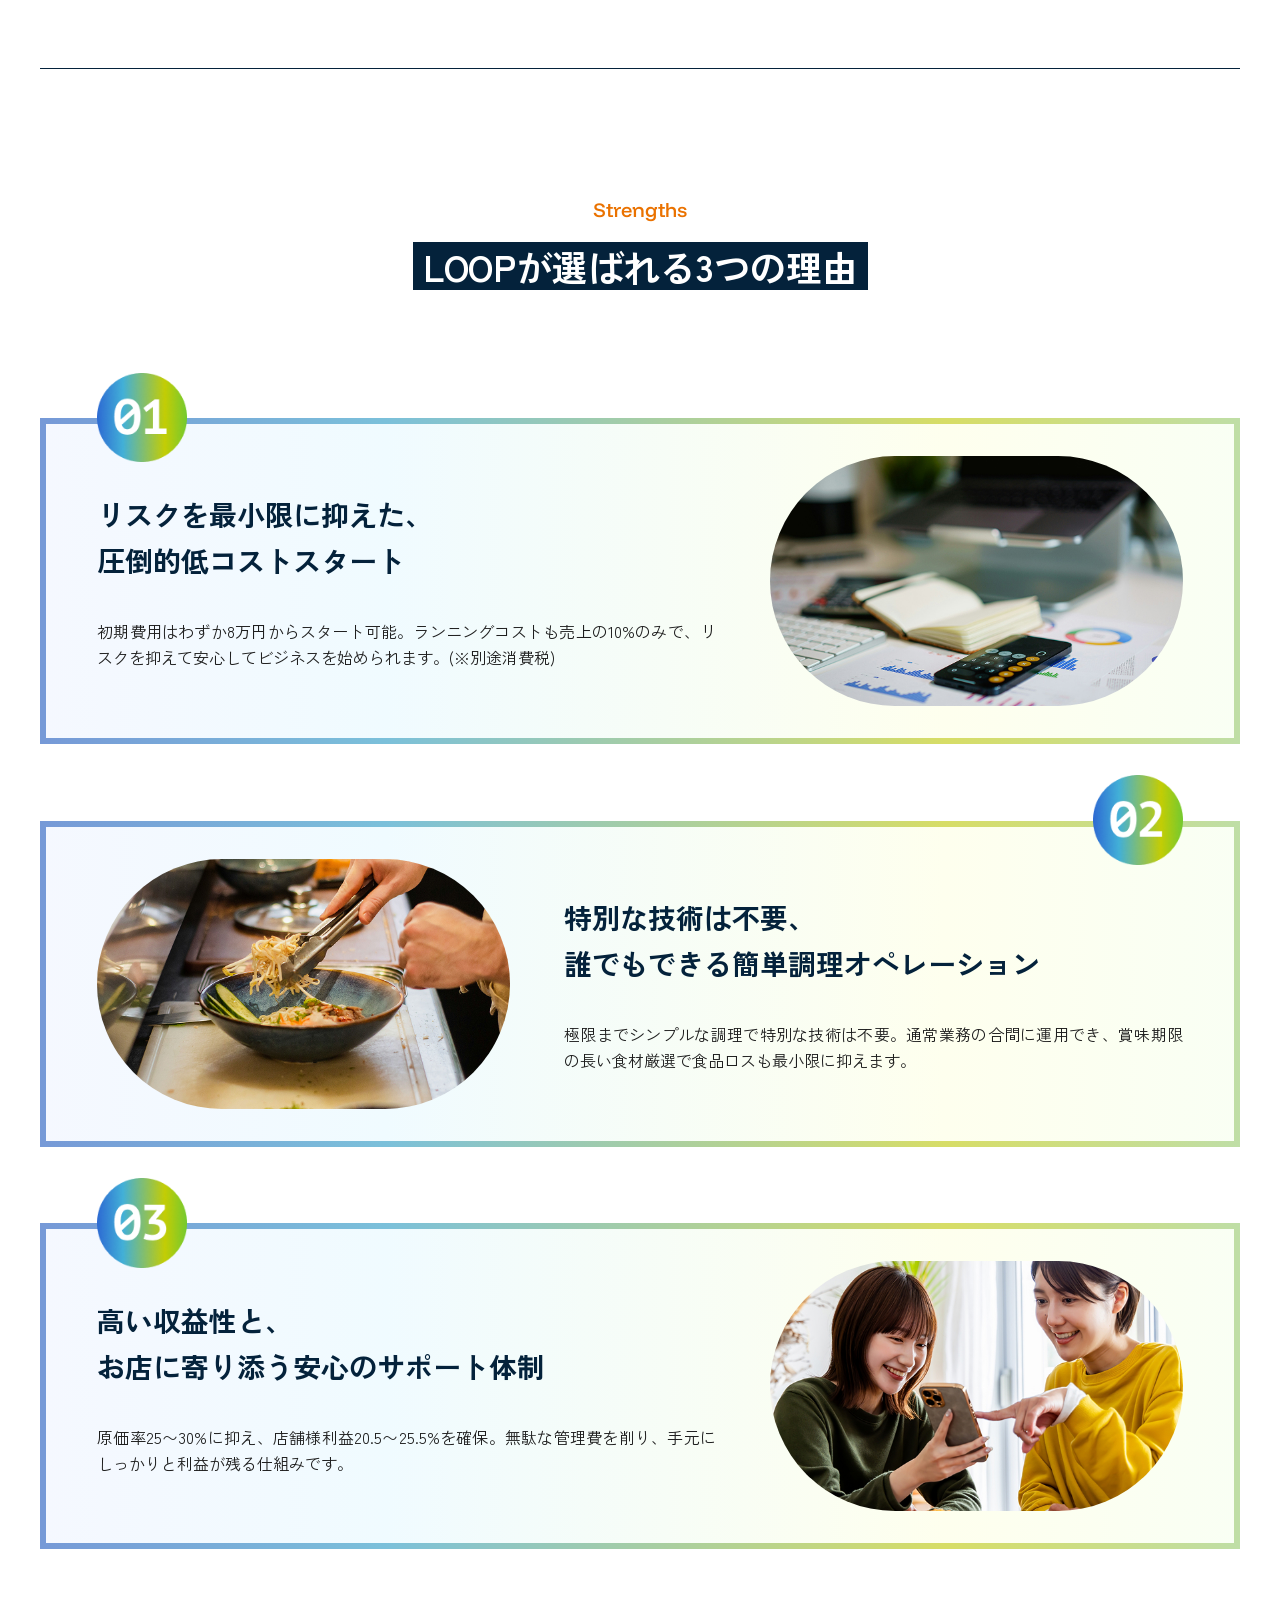
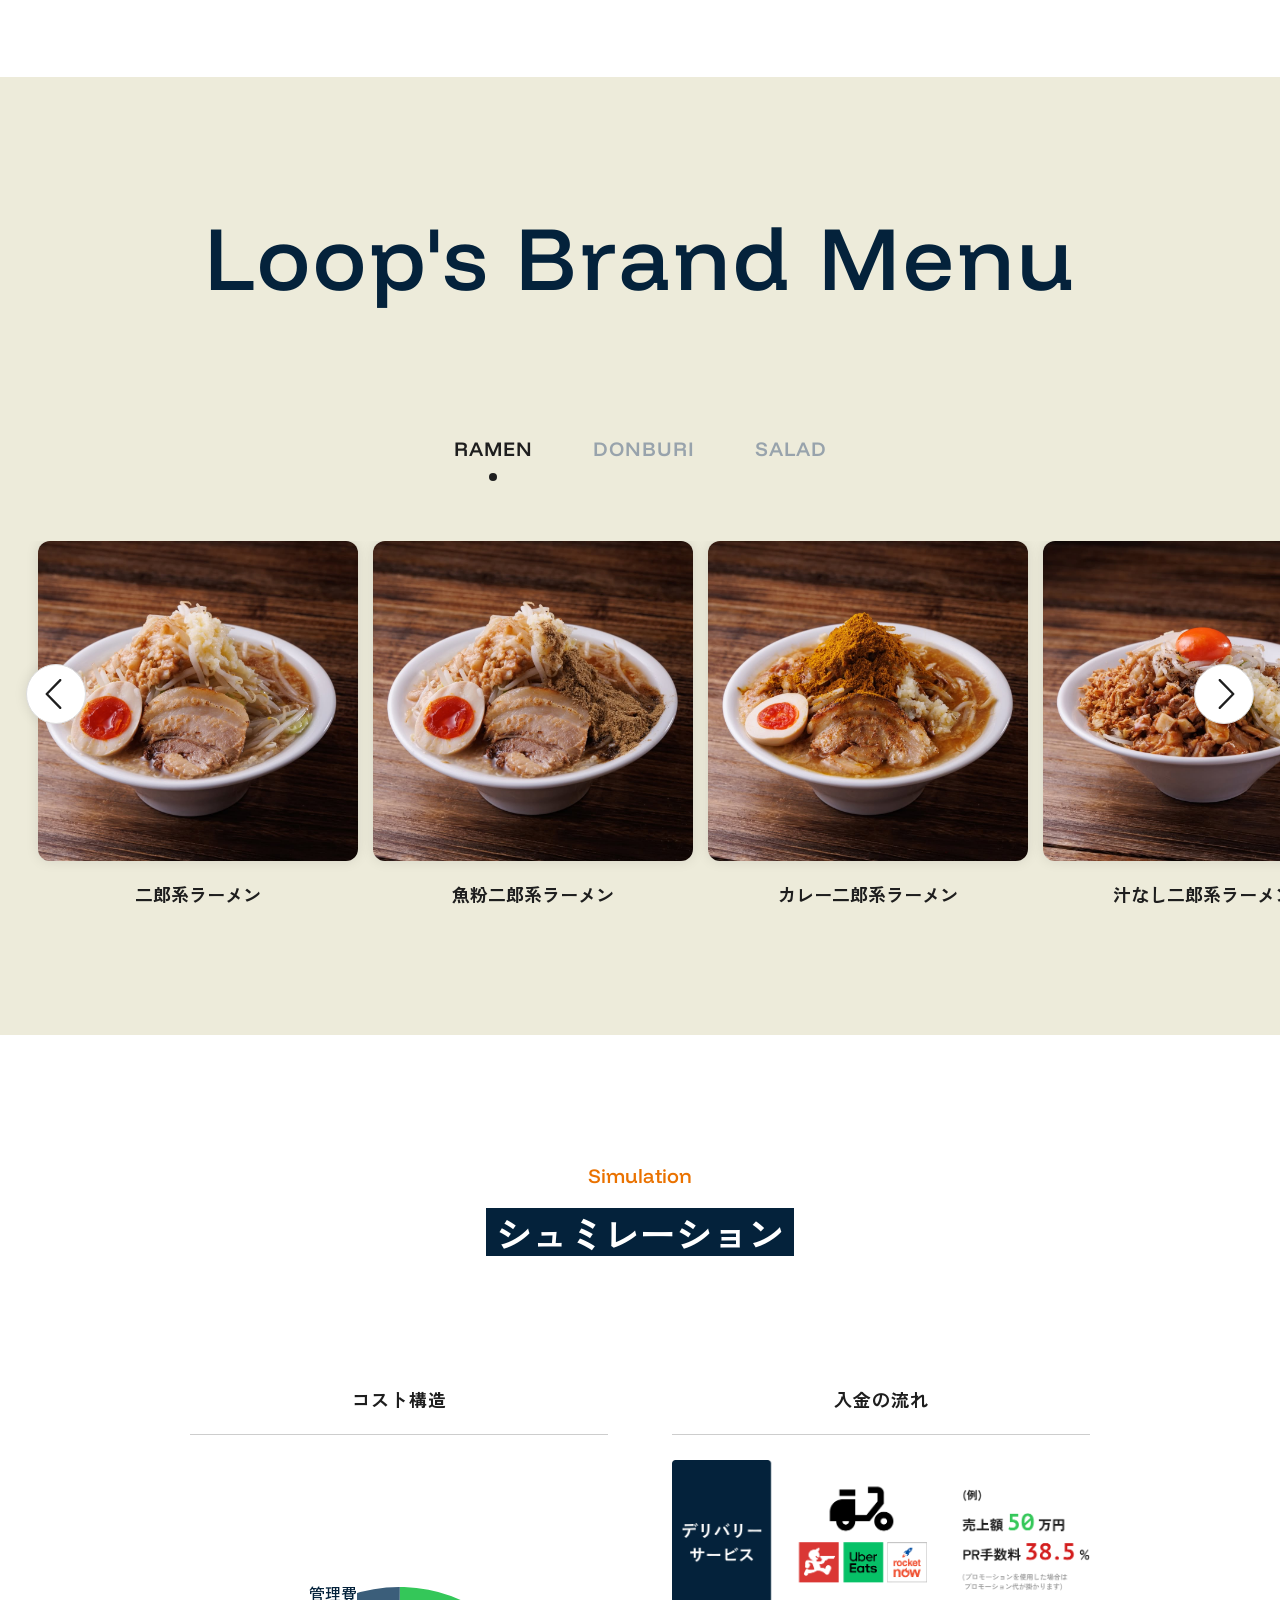
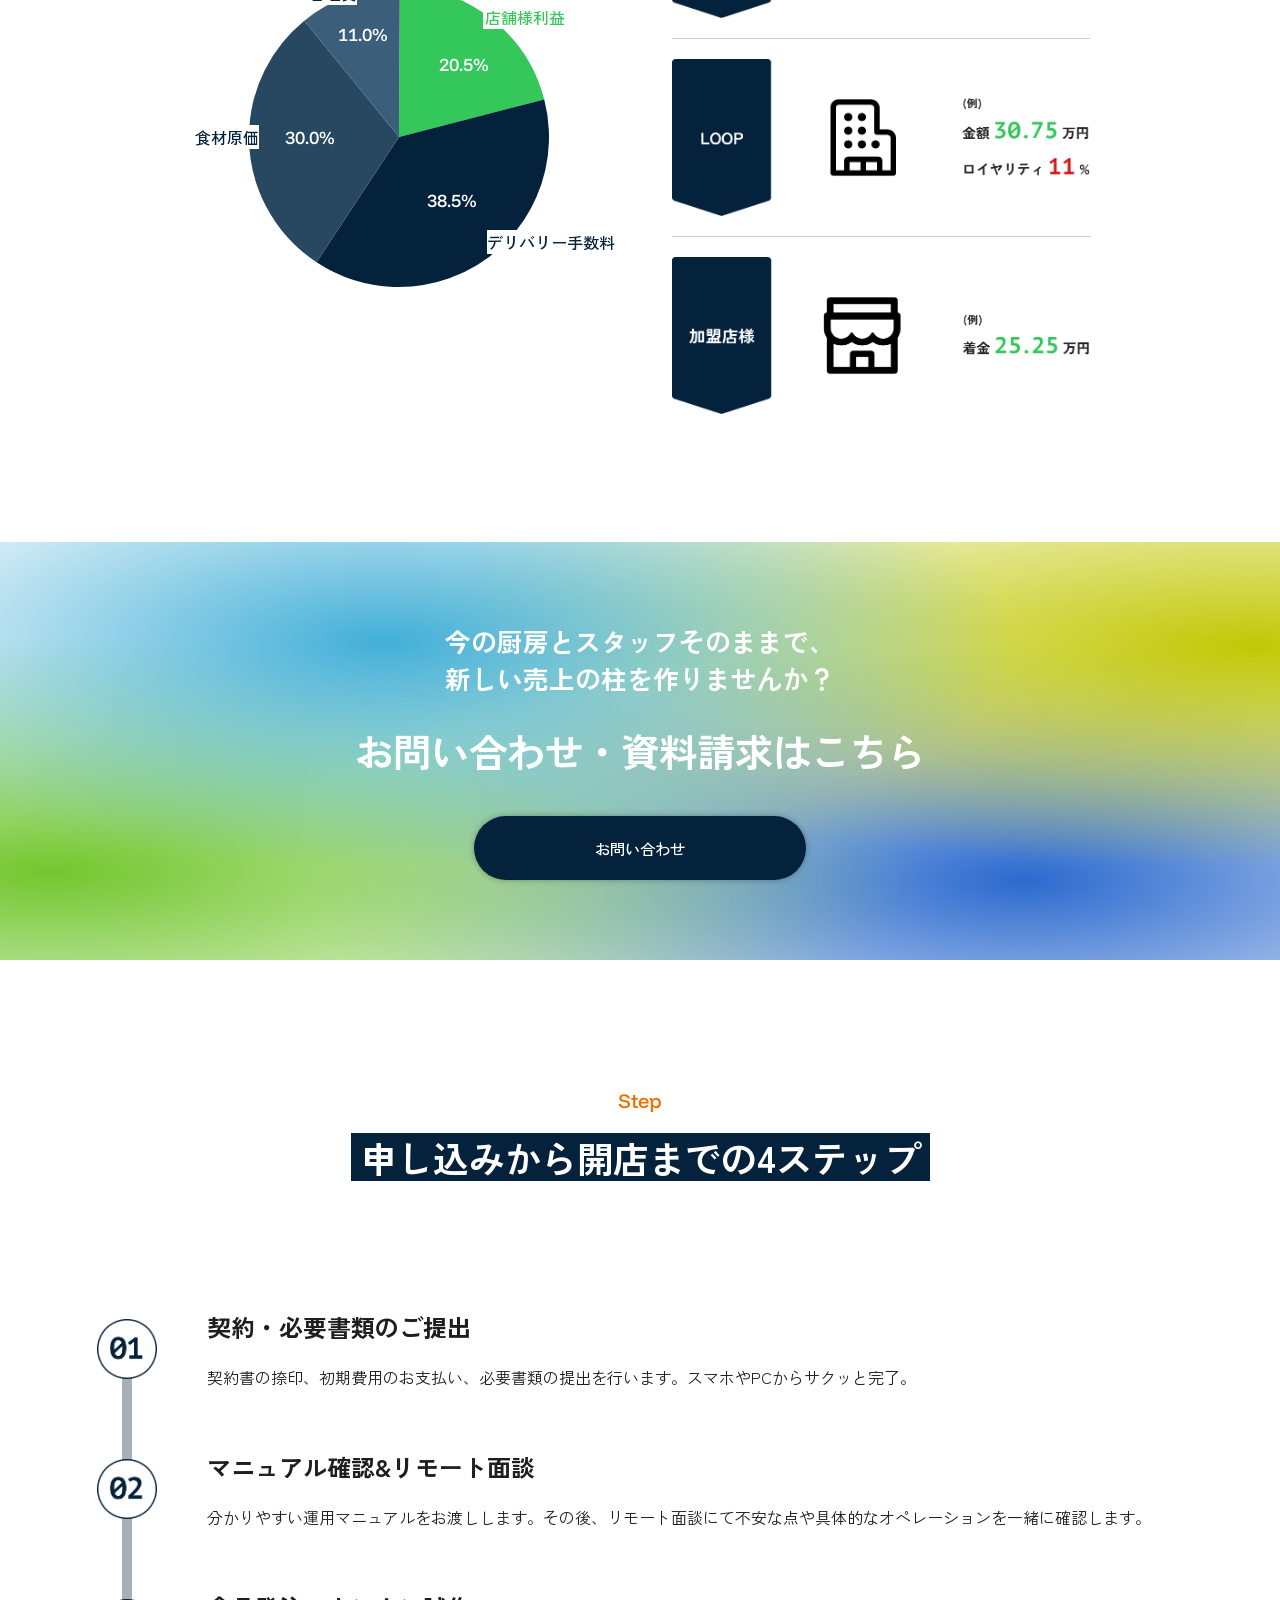
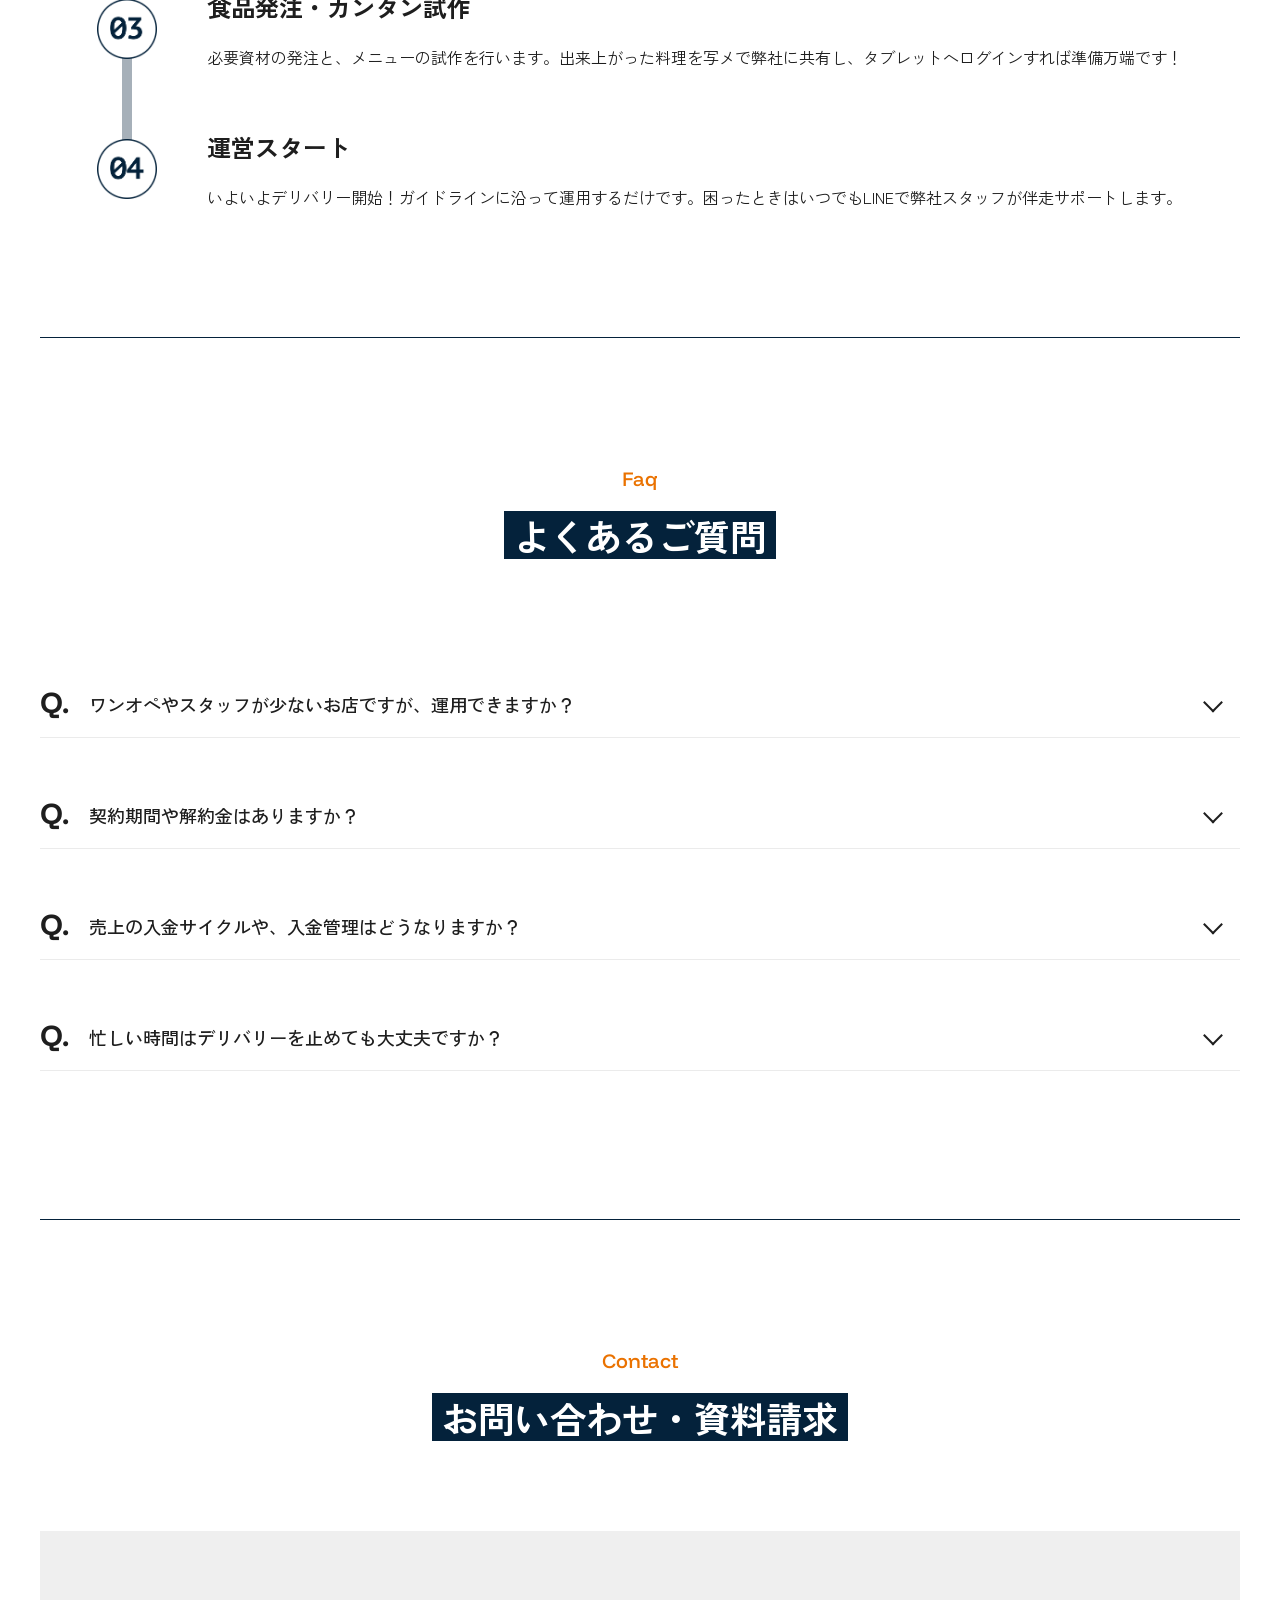
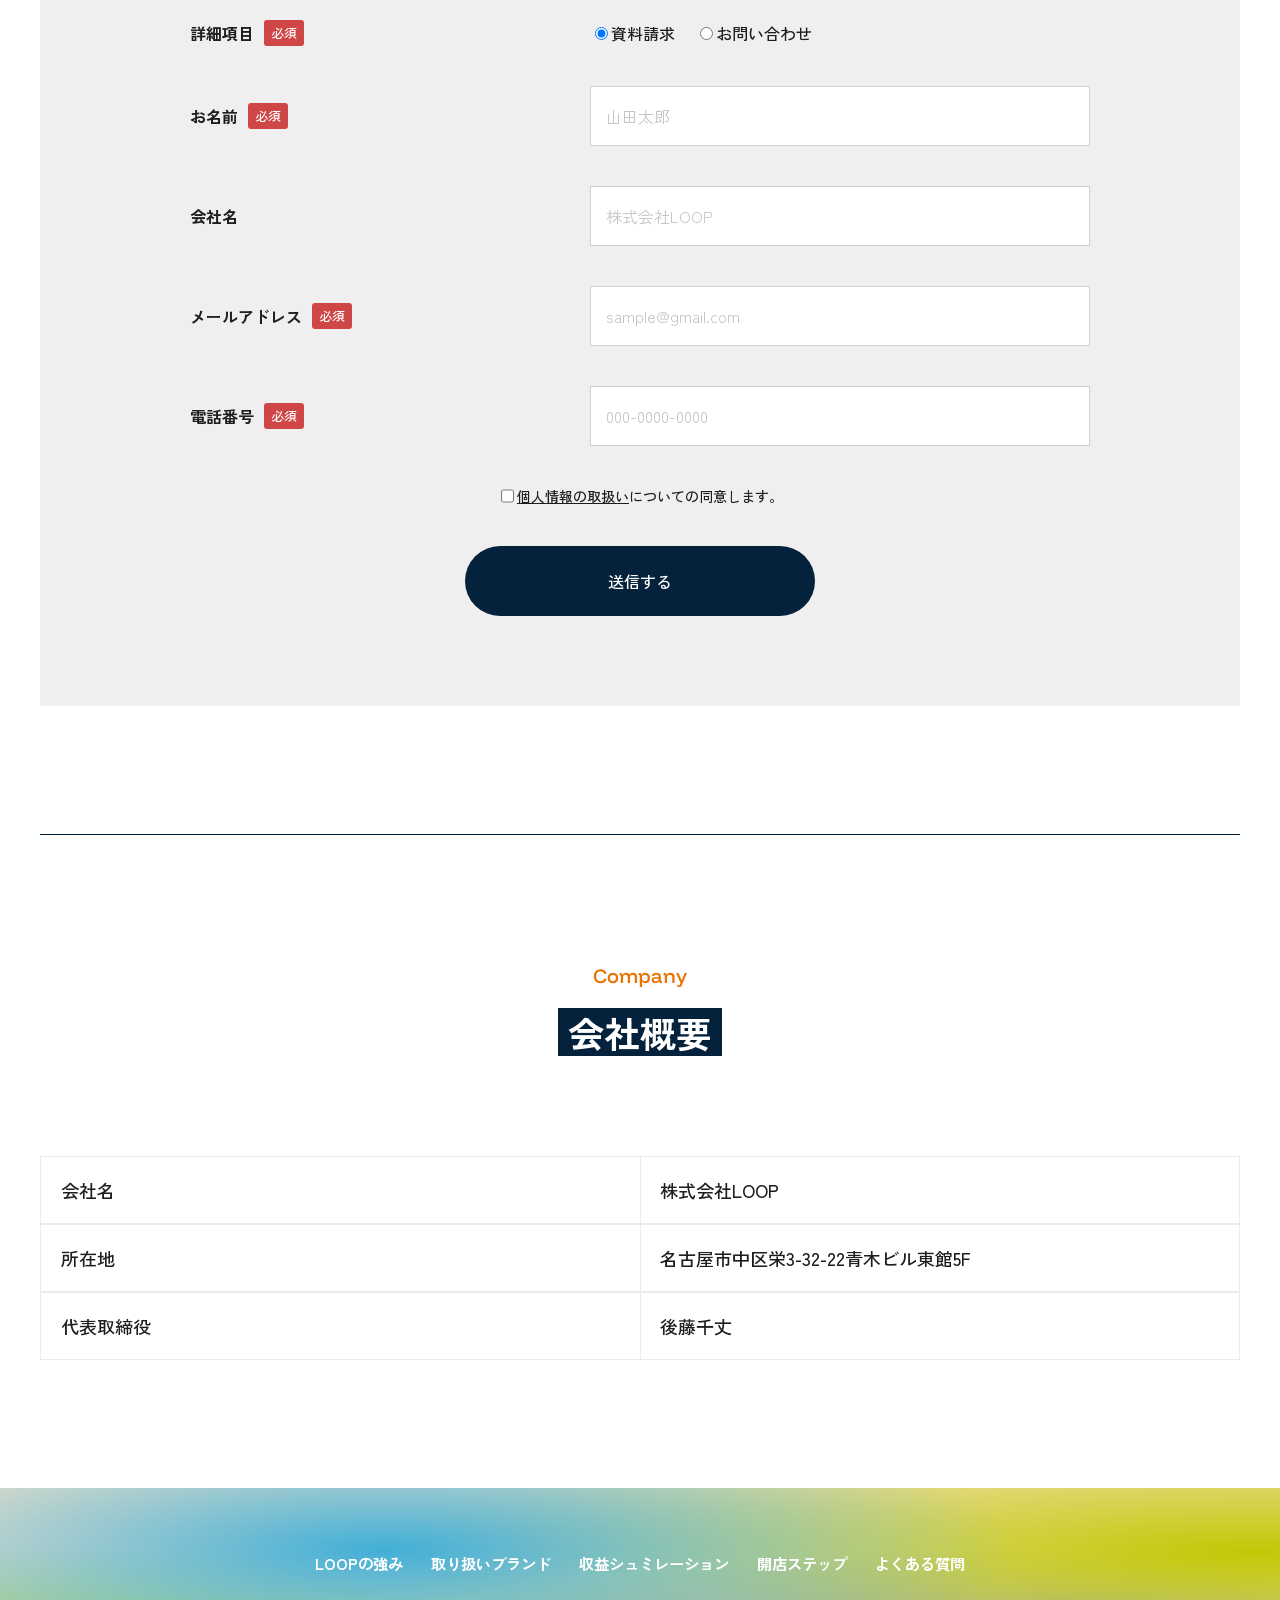
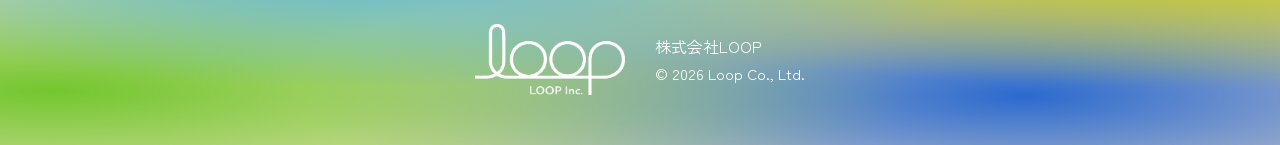
==== commit 096a32c0: "Update index.html" ====
--- a/index.html
+++ b/index.html
@@ -6097,7 +6097,7 @@
                         </li>
                         <li>
                             <h4>所在地</h4>
-                            <p>愛知県名古屋市中区栄3-32-22青木ビル東館5F</p>
+                            <p>名古屋市中区栄3-32-22青木ビル東館5F</p>
                         </li>
                         <li>
                             <h4>代表取締役</h4>
